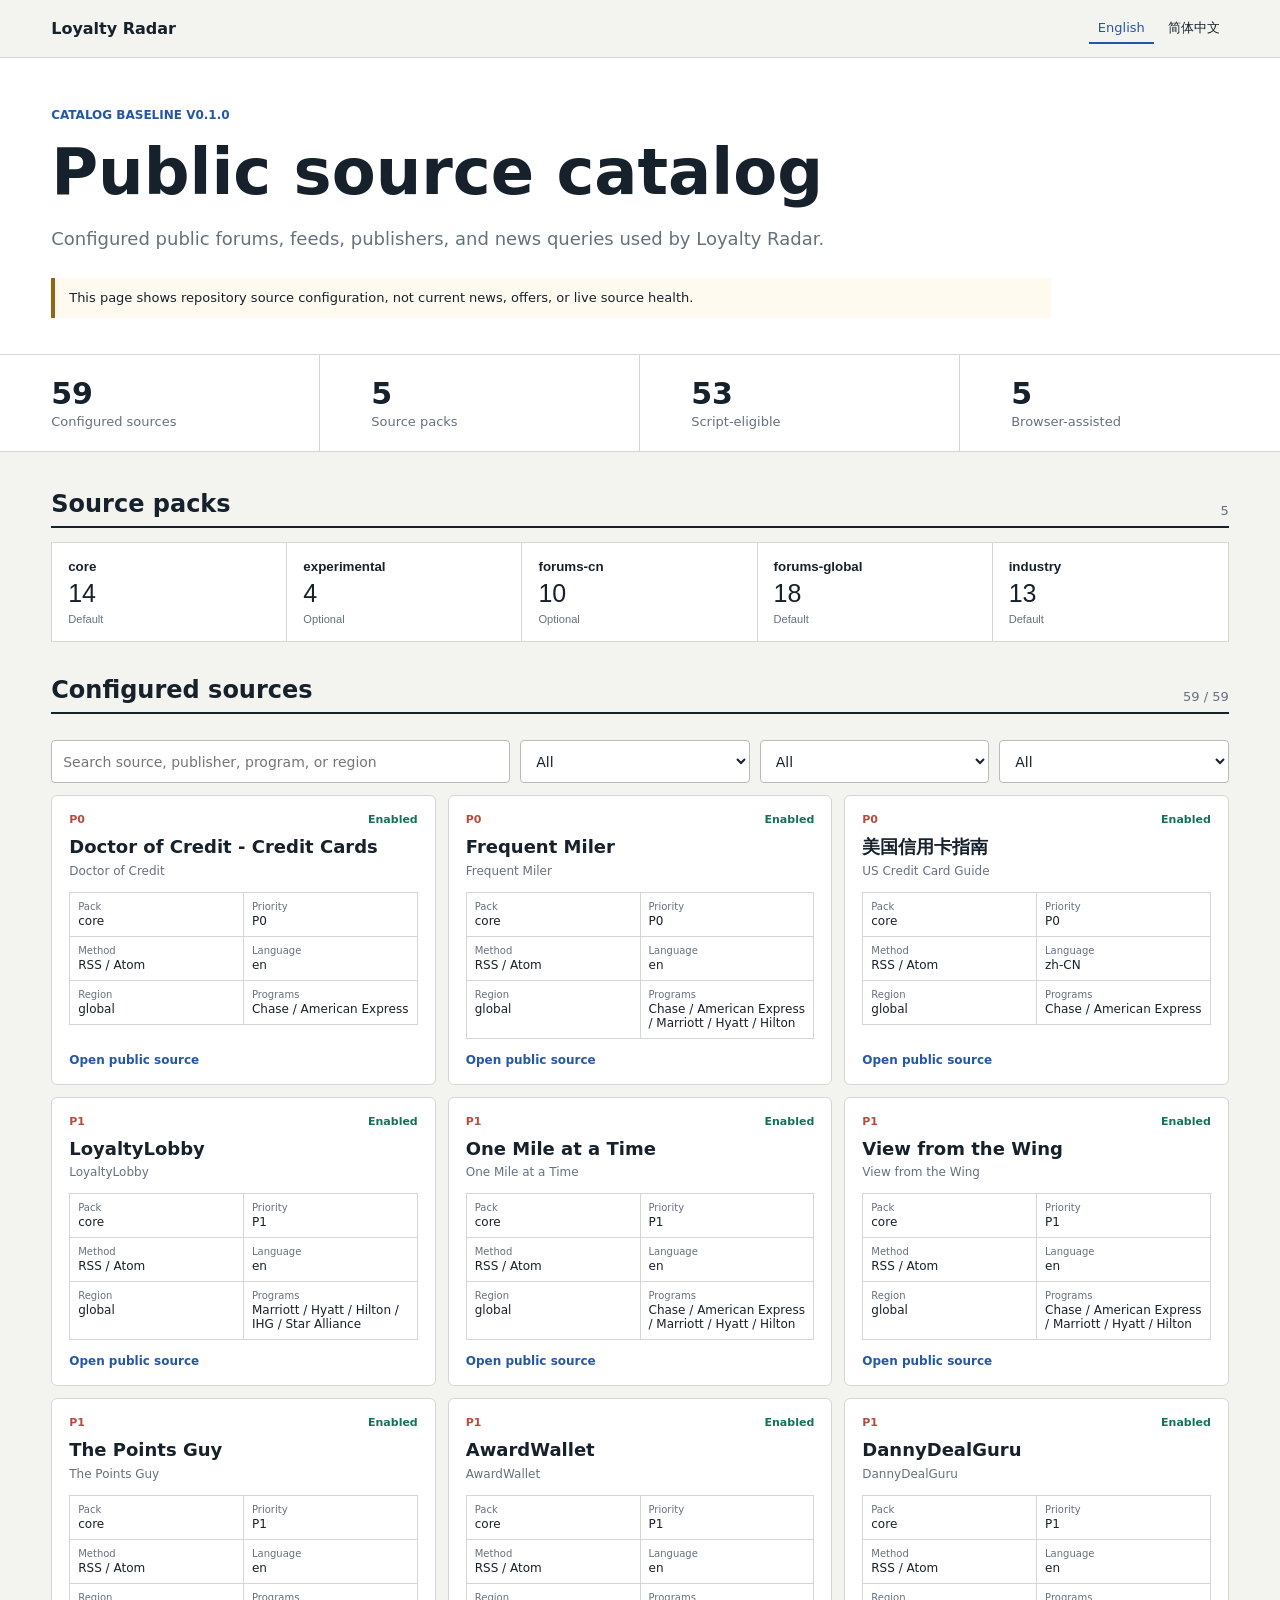
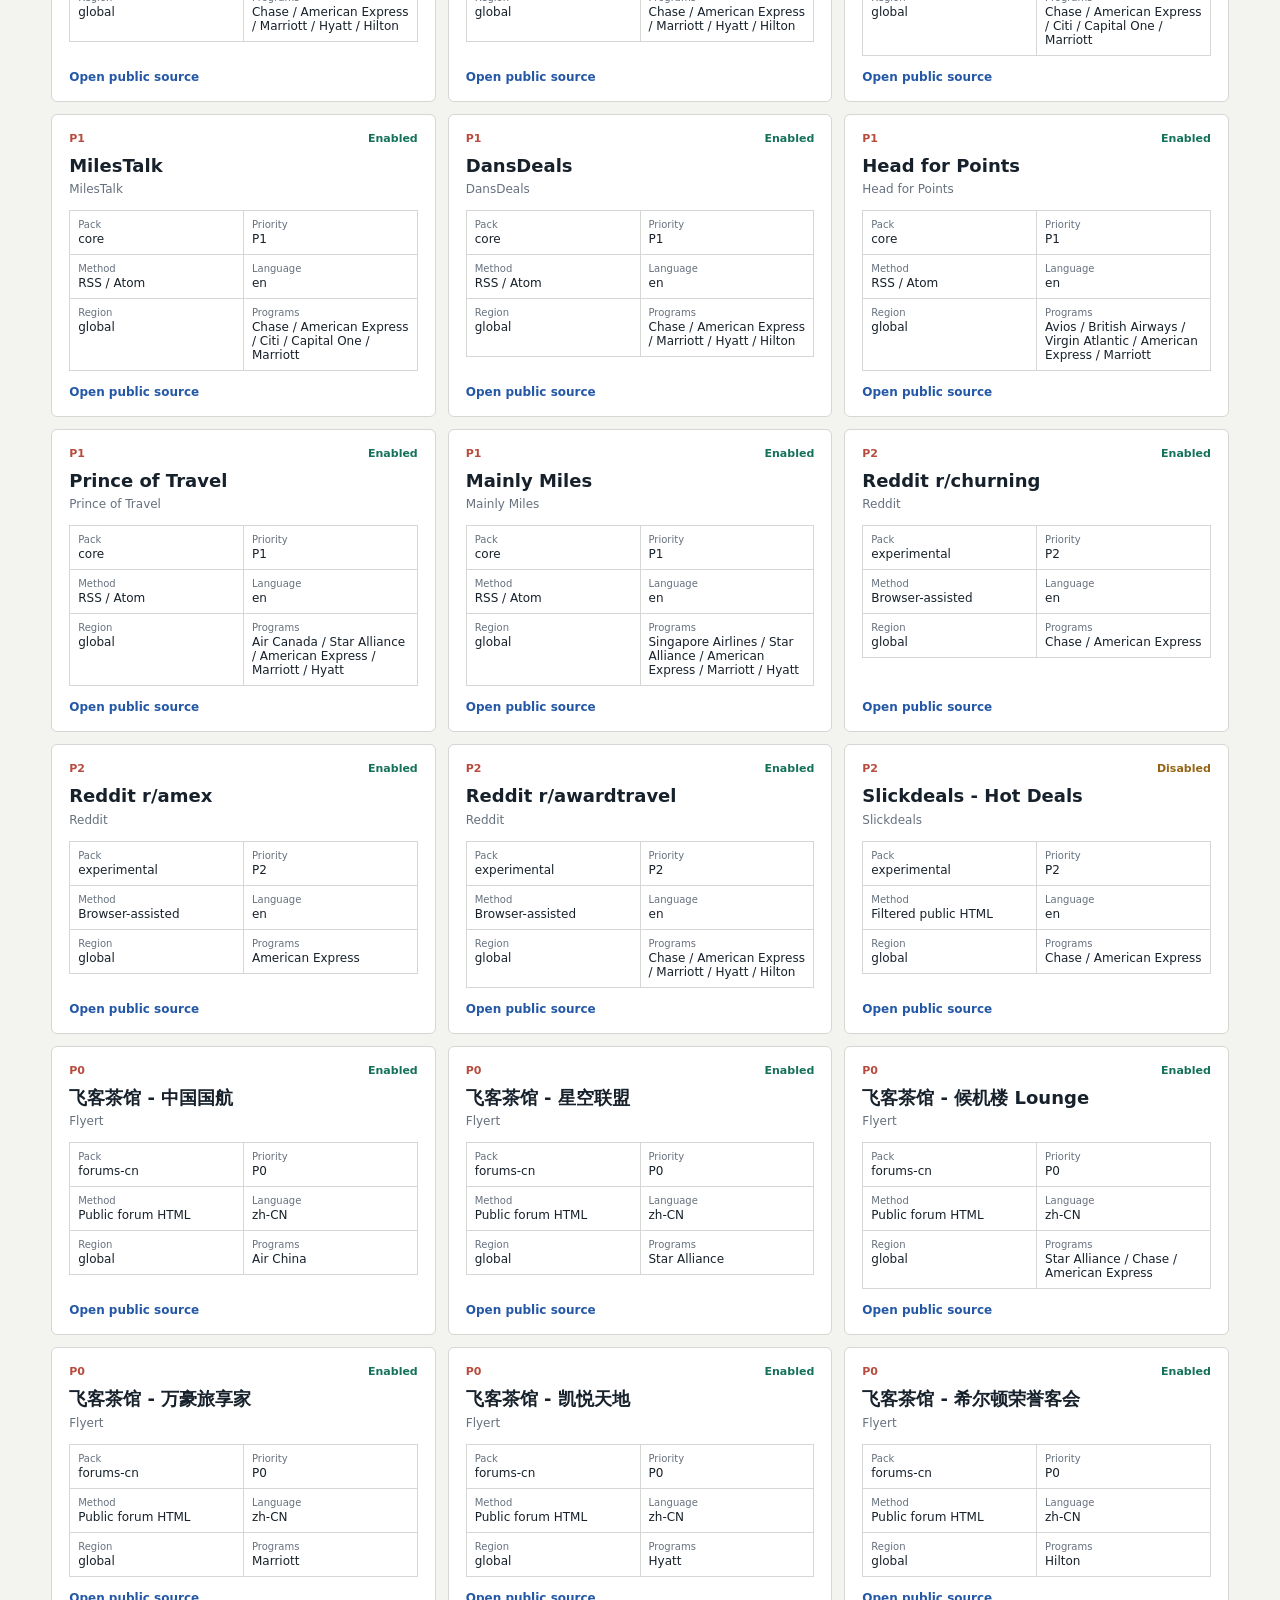
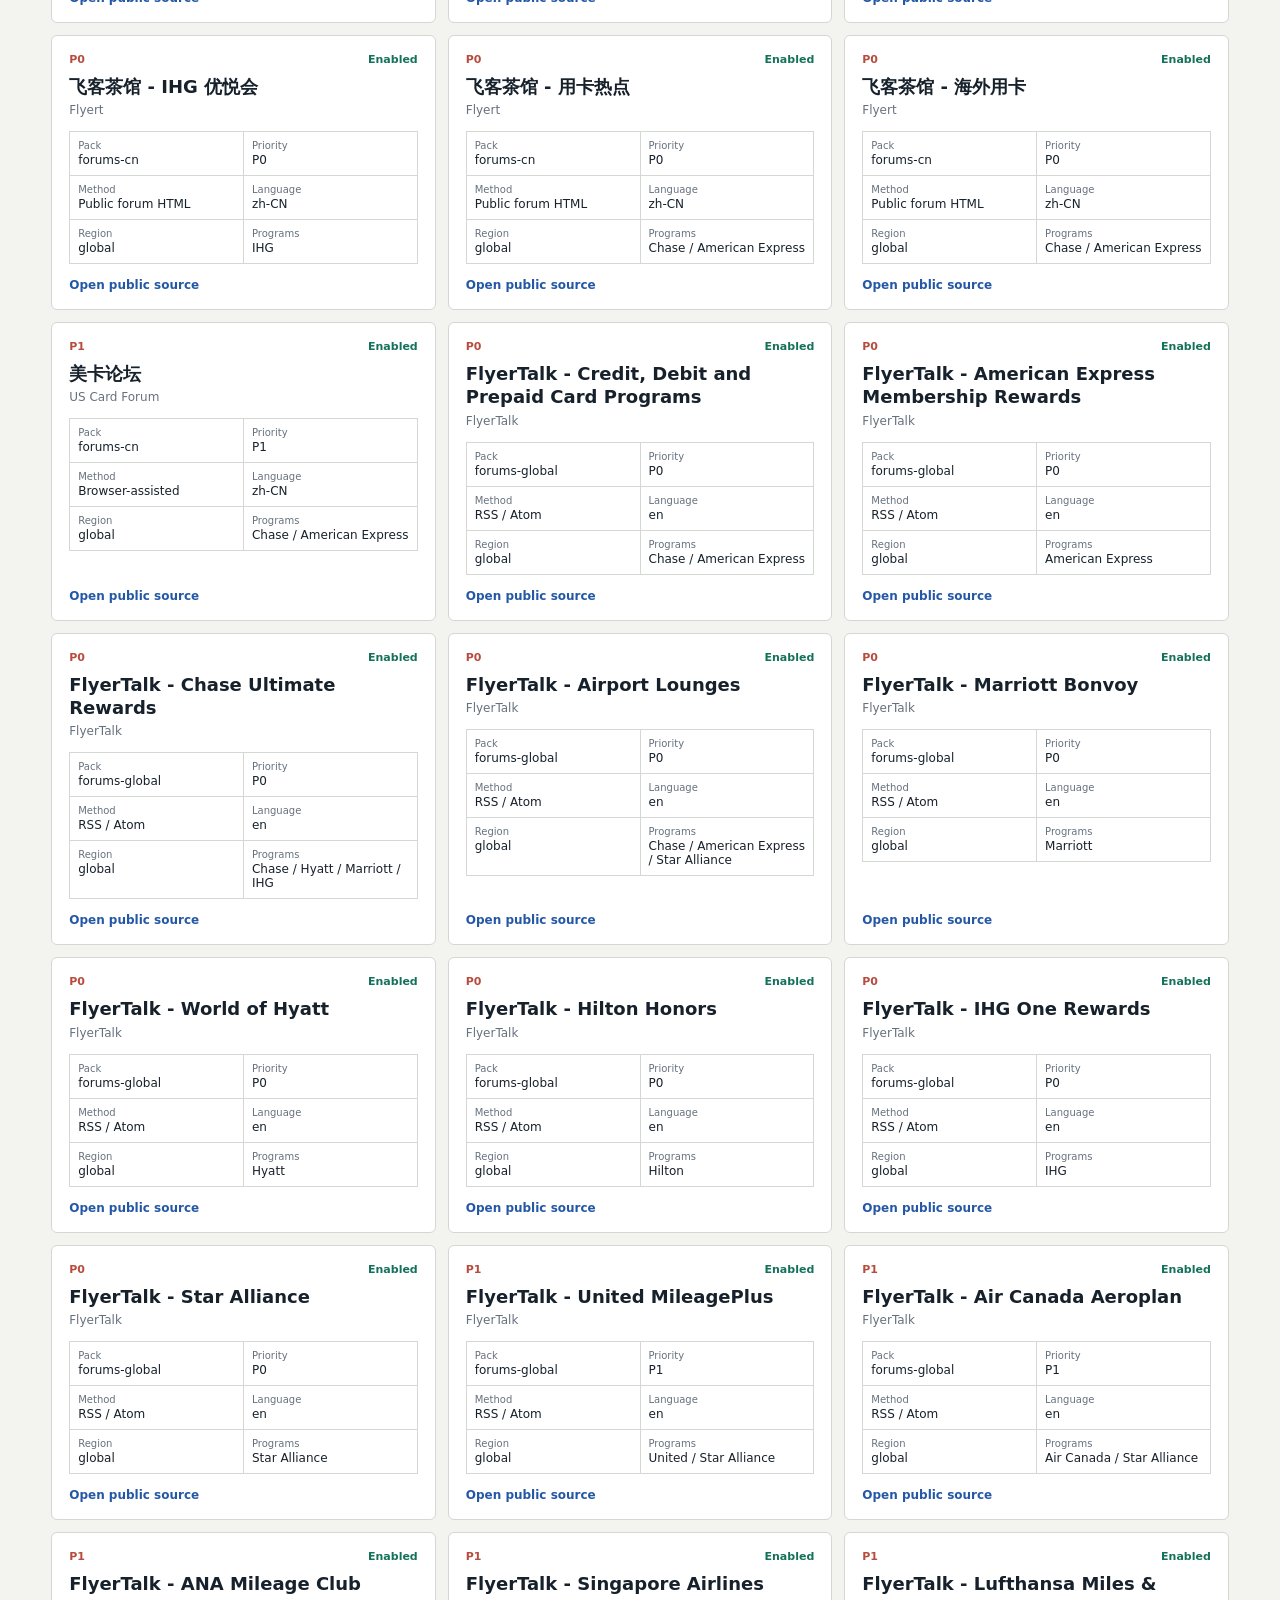
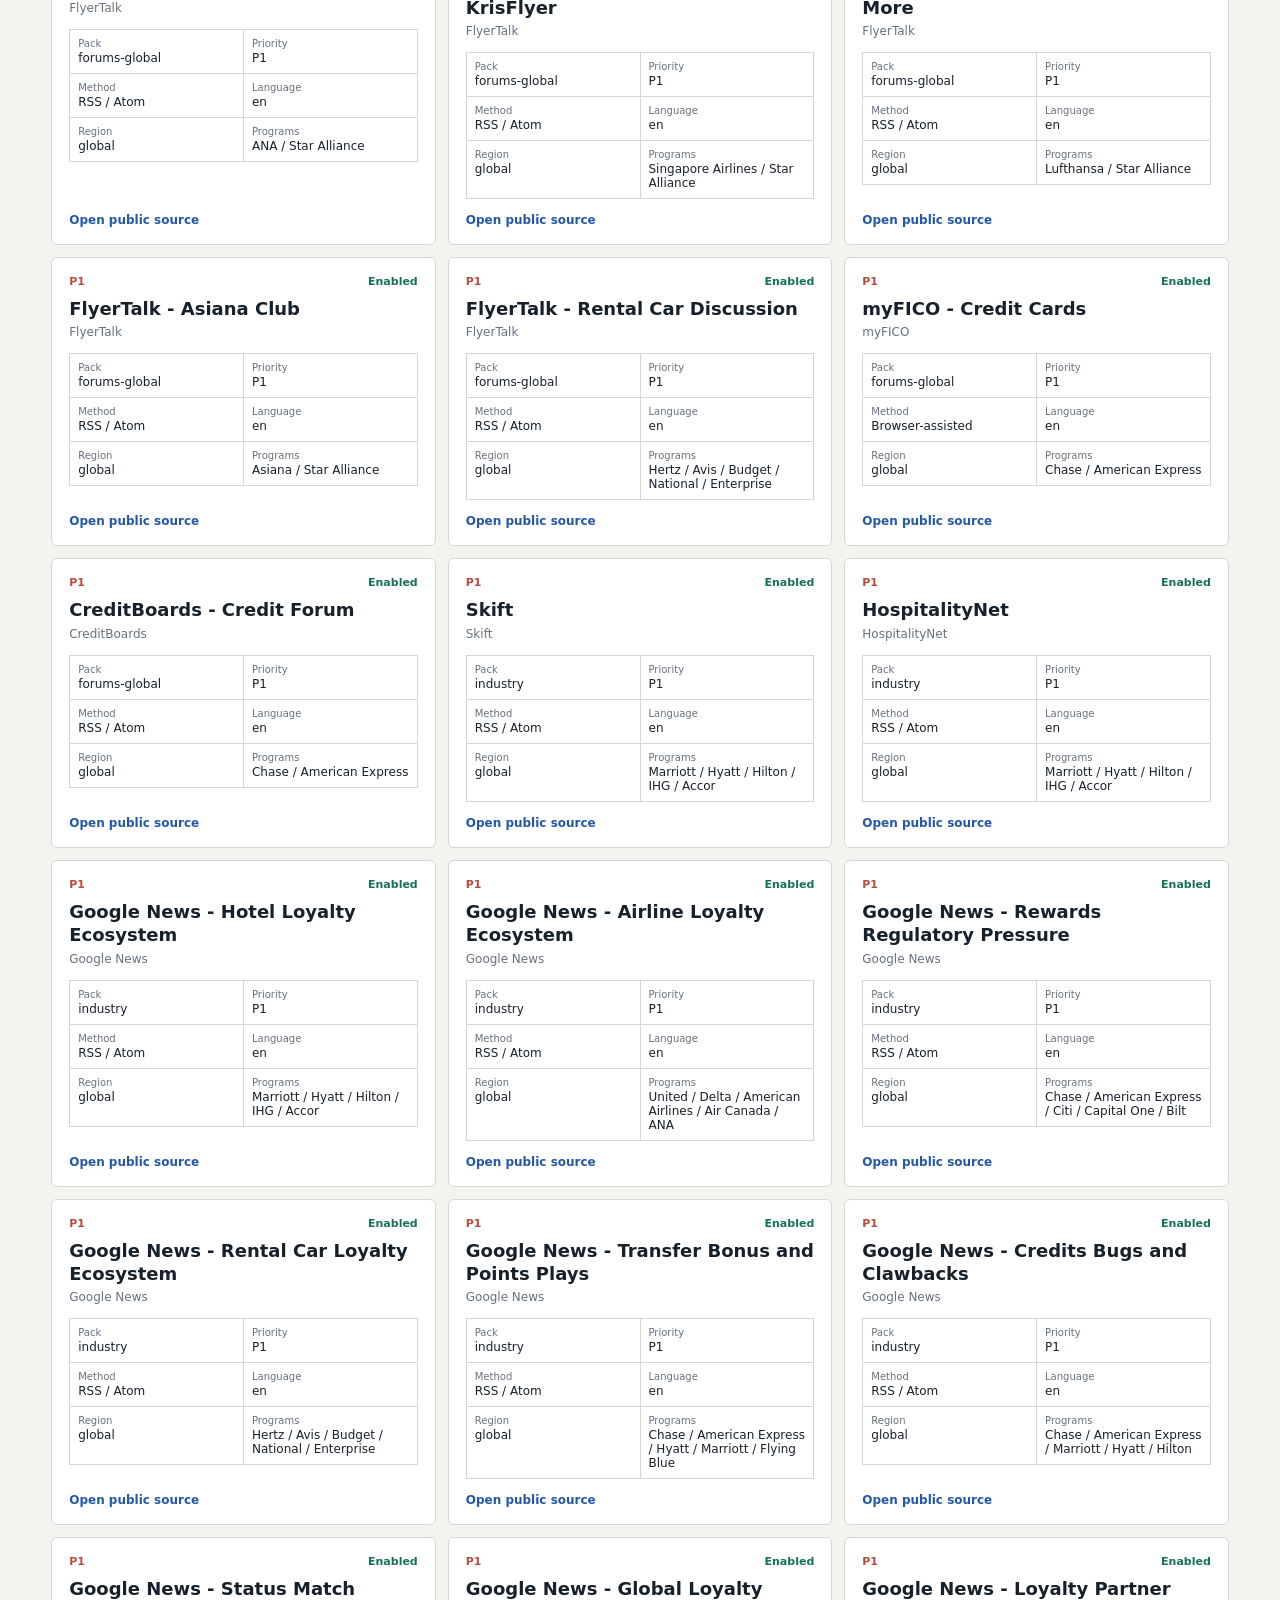
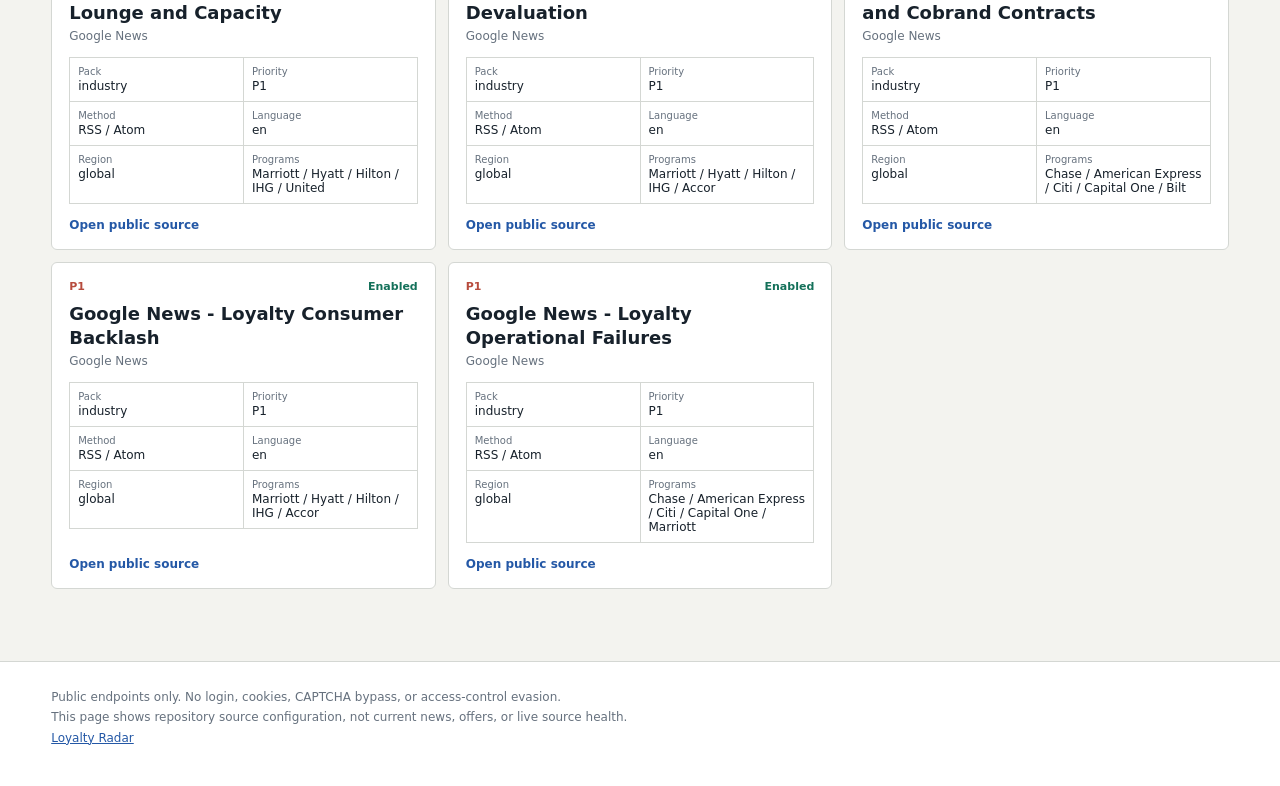
==== docs/site/en/index.html @ 109d3d51 "Release Loyalty Radar v0.1.0 public beta" ====
<!doctype html>
<html lang="en"><head><meta charset="utf-8"><meta name="viewport" content="width=device-width,initial-scale=1">
<title>Public source catalog · Loyalty Radar</title>
<meta name="description" content="Configured public forums, feeds, publishers, and news queries used by Loyalty Radar.">
<meta property="og:type" content="website"><meta property="og:title" content="Loyalty Radar · Public source catalog">
<meta property="og:description" content="This page shows repository source configuration, not current news, offers, or live source health."><meta property="og:image" content="../assets/social-preview.png">
<link rel="icon" type="image/png" href="../assets/icon-128.png">
<style>
:root{--ink:#17212b;--muted:#66717e;--paper:#f3f3ef;--surface:#fff;--line:#d4d7d3;--blue:#2458a6;--green:#14715a;--coral:#b74b3d;--gold:#956414}
*{box-sizing:border-box}html{scroll-behavior:smooth}body{margin:0;background:var(--paper);color:var(--ink);font-family:Inter,"Noto Sans SC","PingFang SC","Microsoft YaHei",system-ui,sans-serif;letter-spacing:0}
a{color:inherit}.topbar{height:58px;padding:0 4vw;display:flex;align-items:center;justify-content:space-between;border-bottom:1px solid var(--line);background:rgba(243,243,239,.96);position:sticky;top:0;z-index:10}.brand{font-weight:800;text-decoration:none}.language{display:flex;gap:5px;align-items:center;font-size:13px}.language a{padding:7px 9px;text-decoration:none;border-bottom:2px solid transparent}.language a.current{color:var(--blue);border-color:var(--blue)}
header{background:var(--surface);padding:50px 4vw 36px;border-bottom:1px solid var(--line)}.eyebrow{font-size:12px;font-weight:800;color:var(--blue);text-transform:uppercase}h1{font-size:clamp(40px,5vw,72px);line-height:1.32;margin:8px 0 11px;letter-spacing:0}.subtitle{font-size:18px;color:var(--muted);line-height:1.6;max-width:940px;margin:0}.notice{margin:24px 0 0;border-left:4px solid var(--gold);padding:10px 14px;background:#fffaf0;max-width:1000px;font-size:13px;line-height:1.55}
.metrics{display:grid;grid-template-columns:repeat(4,1fr);background:var(--surface);border-bottom:1px solid var(--line)}.metric{padding:21px 4vw;border-right:1px solid var(--line)}.metric:last-child{border-right:0}.metric strong{display:block;font-size:30px}.metric span{font-size:13px;color:var(--muted)}
main{width:min(1680px,92vw);margin:0 auto;padding:38px 0 72px}.section-heading{display:flex;align-items:end;justify-content:space-between;border-bottom:2px solid var(--ink);padding-bottom:8px;margin-bottom:14px}.section-heading h2{font-size:24px;margin:0}.section-heading span{font-size:13px;color:var(--muted)}
.pack-strip{display:grid;grid-template-columns:repeat(5,1fr);border:1px solid var(--line);background:var(--surface);margin-bottom:34px}.pack-button{appearance:none;border:0;border-right:1px solid var(--line);background:var(--surface);padding:16px;text-align:left;color:var(--ink);cursor:pointer;min-height:96px}.pack-button:last-child{border-right:0}.pack-button:hover,.pack-button:focus{background:#f4f7fc;outline:2px solid var(--blue);outline-offset:-2px}.pack-button strong,.pack-button span,.pack-button small{display:block}.pack-button span{font-size:25px;margin:5px 0}.pack-button small{color:var(--muted)}
.controls{display:grid;grid-template-columns:minmax(260px,2fr) repeat(3,minmax(150px,1fr));gap:10px;position:sticky;top:58px;z-index:8;background:var(--paper);padding:12px 0}input,select{width:100%;min-height:43px;border:1px solid #b7bcb8;border-radius:4px;background:var(--surface);color:var(--ink);font:inherit;font-size:14px;padding:8px 11px}
.source-grid{display:grid;grid-template-columns:repeat(3,minmax(0,1fr));gap:12px}.source-card{background:var(--surface);border:1px solid var(--line);border-radius:6px;padding:17px;min-width:0;display:flex;flex-direction:column}.source-card[hidden]{display:none}.source-head{display:flex;justify-content:space-between;align-items:center;margin-bottom:9px}.source-priority{font-weight:800;color:var(--coral);font-size:11px}.source-status{font-size:11px;color:var(--green);font-weight:700}.source-status.disabled{color:var(--gold)}.source-card h2{font-size:18px;line-height:1.3;margin:0;overflow-wrap:anywhere;letter-spacing:0}.publisher{font-size:12px;color:var(--muted);margin:5px 0 14px}.source-card dl{display:grid;grid-template-columns:1fr 1fr;margin:0 0 14px;border-top:1px solid var(--line);border-left:1px solid var(--line)}.source-card dl div{padding:8px;border-right:1px solid var(--line);border-bottom:1px solid var(--line);min-width:0}.source-card dt{font-size:10px;color:var(--muted);margin-bottom:2px}.source-card dd{margin:0;font-size:12px;overflow-wrap:anywhere}.source-link{margin-top:auto;color:var(--blue);font-size:12px;font-weight:800;text-decoration:none}.source-link:hover{text-decoration:underline}.empty{display:none;padding:34px;text-align:center;border:1px solid var(--line);background:var(--surface);color:var(--muted)}.empty.visible{display:block}
footer{padding:25px 4vw 38px;border-top:1px solid var(--line);background:var(--surface);color:var(--muted);font-size:12px;line-height:1.7}footer a{color:var(--blue)}
@media(max-width:1050px){.source-grid{grid-template-columns:1fr 1fr}.pack-strip{grid-template-columns:repeat(3,1fr)}.pack-button{border-bottom:1px solid var(--line)}}
@media(max-width:680px){header{padding-top:34px}h1{font-size:42px}.metrics{grid-template-columns:1fr 1fr}.metric:nth-child(2){border-right:0}main{width:94vw;padding-top:24px}.pack-strip{grid-template-columns:1fr 1fr}.pack-button:nth-child(2n){border-right:0}.controls{position:static;grid-template-columns:1fr}.source-grid{grid-template-columns:1fr}.source-card dl{grid-template-columns:1fr 1fr}.topbar{padding:0 3vw}}
</style></head><body>
<div class="topbar"><a class="brand" href="#top">Loyalty Radar</a><nav class="language" aria-label="Language"><a class="current" href="../en/">English</a><a href="../zh-CN/">简体中文</a></nav></div>
<header id="top"><div class="eyebrow">Catalog baseline v0.1.0</div><h1>Public source catalog</h1><p class="subtitle">Configured public forums, feeds, publishers, and news queries used by Loyalty Radar.</p><p class="notice" data-critical-text>This page shows repository source configuration, not current news, offers, or live source health.</p></header>
<section class="metrics" data-layout-check><div class="metric"><strong>59</strong><span>Configured sources</span></div><div class="metric"><strong>5</strong><span>Source packs</span></div><div class="metric"><strong>53</strong><span>Script-eligible</span></div><div class="metric"><strong>5</strong><span>Browser-assisted</span></div></section>
<main><section data-layout-check><div class="section-heading"><h2>Source packs</h2><span>5</span></div><div class="pack-strip"><button type="button" class="pack-button" data-pack-button="core"><strong>core</strong><span>14</span><small>Default</small></button><button type="button" class="pack-button" data-pack-button="experimental"><strong>experimental</strong><span>4</span><small>Optional</small></button><button type="button" class="pack-button" data-pack-button="forums-cn"><strong>forums-cn</strong><span>10</span><small>Optional</small></button><button type="button" class="pack-button" data-pack-button="forums-global"><strong>forums-global</strong><span>18</span><small>Default</small></button><button type="button" class="pack-button" data-pack-button="industry"><strong>industry</strong><span>13</span><small>Default</small></button></div></section>
<section data-layout-check><div class="section-heading"><h2>Configured sources</h2><span><span id="visible-count">59</span> / 59</span></div>
<div class="controls"><input id="search" type="search" placeholder="Search source, publisher, program, or region" aria-label="Search source, publisher, program, or region"><select id="pack" aria-label="Source pack"><option value="all">All</option><option value="core">core (14)</option><option value="experimental">experimental (4)</option><option value="forums-cn">forums-cn (10)</option><option value="forums-global">forums-global (18)</option><option value="industry">industry (13)</option></select><select id="method" aria-label="Fetch method"><option value="all">All</option><option value="rss">RSS / Atom</option><option value="flyert_forum">Public forum HTML</option><option value="html_keyword">Filtered public HTML</option><option value="browser_only">Browser-assisted</option></select><select id="priority" aria-label="Source priority"><option value="all">All</option><option>P0</option><option>P1</option><option>P2</option></select></div>
<div class="source-grid" id="source-grid"><article class="source-card" data-search="doctor of credit - credit cards doctor of credit core global en chase / american express"
 data-pack="core" data-method="rss" data-priority="P0">
 <div class="source-head"><span class="source-priority">P0</span><span class="source-status ">Enabled</span></div>
 <h2>Doctor of Credit - Credit Cards</h2>
 <p class="publisher">Doctor of Credit</p>
 <dl><div><dt>Pack</dt><dd>core</dd></div><div><dt>Priority</dt><dd>P0</dd></div><div><dt>Method</dt><dd>RSS / Atom</dd></div><div><dt>Language</dt><dd>en</dd></div><div><dt>Region</dt><dd>global</dd></div><div><dt>Programs</dt><dd>Chase / American Express</dd></div></dl>
 <a class="source-link" href="https://www.doctorofcredit.com/category/credit-cards/feed/" target="_blank" rel="noreferrer">Open public source</a>
</article><article class="source-card" data-search="frequent miler frequent miler core global en chase / american express / marriott / hyatt / hilton"
 data-pack="core" data-method="rss" data-priority="P0">
 <div class="source-head"><span class="source-priority">P0</span><span class="source-status ">Enabled</span></div>
 <h2>Frequent Miler</h2>
 <p class="publisher">Frequent Miler</p>
 <dl><div><dt>Pack</dt><dd>core</dd></div><div><dt>Priority</dt><dd>P0</dd></div><div><dt>Method</dt><dd>RSS / Atom</dd></div><div><dt>Language</dt><dd>en</dd></div><div><dt>Region</dt><dd>global</dd></div><div><dt>Programs</dt><dd>Chase / American Express / Marriott / Hyatt / Hilton</dd></div></dl>
 <a class="source-link" href="https://frequentmiler.com/feed/" target="_blank" rel="noreferrer">Open public source</a>
</article><article class="source-card" data-search="美国信用卡指南 us credit card guide core global zh-cn chase / american express"
 data-pack="core" data-method="rss" data-priority="P0">
 <div class="source-head"><span class="source-priority">P0</span><span class="source-status ">Enabled</span></div>
 <h2>美国信用卡指南</h2>
 <p class="publisher">US Credit Card Guide</p>
 <dl><div><dt>Pack</dt><dd>core</dd></div><div><dt>Priority</dt><dd>P0</dd></div><div><dt>Method</dt><dd>RSS / Atom</dd></div><div><dt>Language</dt><dd>zh-CN</dd></div><div><dt>Region</dt><dd>global</dd></div><div><dt>Programs</dt><dd>Chase / American Express</dd></div></dl>
 <a class="source-link" href="https://www.uscreditcardguide.com/zh/feed/" target="_blank" rel="noreferrer">Open public source</a>
</article><article class="source-card" data-search="loyaltylobby loyaltylobby core global en marriott / hyatt / hilton / ihg / star alliance"
 data-pack="core" data-method="rss" data-priority="P1">
 <div class="source-head"><span class="source-priority">P1</span><span class="source-status ">Enabled</span></div>
 <h2>LoyaltyLobby</h2>
 <p class="publisher">LoyaltyLobby</p>
 <dl><div><dt>Pack</dt><dd>core</dd></div><div><dt>Priority</dt><dd>P1</dd></div><div><dt>Method</dt><dd>RSS / Atom</dd></div><div><dt>Language</dt><dd>en</dd></div><div><dt>Region</dt><dd>global</dd></div><div><dt>Programs</dt><dd>Marriott / Hyatt / Hilton / IHG / Star Alliance</dd></div></dl>
 <a class="source-link" href="https://loyaltylobby.com/feed/" target="_blank" rel="noreferrer">Open public source</a>
</article><article class="source-card" data-search="one mile at a time one mile at a time core global en chase / american express / marriott / hyatt / hilton"
 data-pack="core" data-method="rss" data-priority="P1">
 <div class="source-head"><span class="source-priority">P1</span><span class="source-status ">Enabled</span></div>
 <h2>One Mile at a Time</h2>
 <p class="publisher">One Mile at a Time</p>
 <dl><div><dt>Pack</dt><dd>core</dd></div><div><dt>Priority</dt><dd>P1</dd></div><div><dt>Method</dt><dd>RSS / Atom</dd></div><div><dt>Language</dt><dd>en</dd></div><div><dt>Region</dt><dd>global</dd></div><div><dt>Programs</dt><dd>Chase / American Express / Marriott / Hyatt / Hilton</dd></div></dl>
 <a class="source-link" href="https://onemileatatime.com/feed/" target="_blank" rel="noreferrer">Open public source</a>
</article><article class="source-card" data-search="view from the wing view from the wing core global en chase / american express / marriott / hyatt / hilton"
 data-pack="core" data-method="rss" data-priority="P1">
 <div class="source-head"><span class="source-priority">P1</span><span class="source-status ">Enabled</span></div>
 <h2>View from the Wing</h2>
 <p class="publisher">View from the Wing</p>
 <dl><div><dt>Pack</dt><dd>core</dd></div><div><dt>Priority</dt><dd>P1</dd></div><div><dt>Method</dt><dd>RSS / Atom</dd></div><div><dt>Language</dt><dd>en</dd></div><div><dt>Region</dt><dd>global</dd></div><div><dt>Programs</dt><dd>Chase / American Express / Marriott / Hyatt / Hilton</dd></div></dl>
 <a class="source-link" href="https://viewfromthewing.com/feed/" target="_blank" rel="noreferrer">Open public source</a>
</article><article class="source-card" data-search="the points guy the points guy core global en chase / american express / marriott / hyatt / hilton"
 data-pack="core" data-method="rss" data-priority="P1">
 <div class="source-head"><span class="source-priority">P1</span><span class="source-status ">Enabled</span></div>
 <h2>The Points Guy</h2>
 <p class="publisher">The Points Guy</p>
 <dl><div><dt>Pack</dt><dd>core</dd></div><div><dt>Priority</dt><dd>P1</dd></div><div><dt>Method</dt><dd>RSS / Atom</dd></div><div><dt>Language</dt><dd>en</dd></div><div><dt>Region</dt><dd>global</dd></div><div><dt>Programs</dt><dd>Chase / American Express / Marriott / Hyatt / Hilton</dd></div></dl>
 <a class="source-link" href="https://thepointsguy.com/feed/" target="_blank" rel="noreferrer">Open public source</a>
</article><article class="source-card" data-search="awardwallet awardwallet core global en chase / american express / marriott / hyatt / hilton"
 data-pack="core" data-method="rss" data-priority="P1">
 <div class="source-head"><span class="source-priority">P1</span><span class="source-status ">Enabled</span></div>
 <h2>AwardWallet</h2>
 <p class="publisher">AwardWallet</p>
 <dl><div><dt>Pack</dt><dd>core</dd></div><div><dt>Priority</dt><dd>P1</dd></div><div><dt>Method</dt><dd>RSS / Atom</dd></div><div><dt>Language</dt><dd>en</dd></div><div><dt>Region</dt><dd>global</dd></div><div><dt>Programs</dt><dd>Chase / American Express / Marriott / Hyatt / Hilton</dd></div></dl>
 <a class="source-link" href="https://awardwallet.com/blog/feed/" target="_blank" rel="noreferrer">Open public source</a>
</article><article class="source-card" data-search="dannydealguru dannydealguru core global en chase / american express / citi / capital one / marriott"
 data-pack="core" data-method="rss" data-priority="P1">
 <div class="source-head"><span class="source-priority">P1</span><span class="source-status ">Enabled</span></div>
 <h2>DannyDealGuru</h2>
 <p class="publisher">DannyDealGuru</p>
 <dl><div><dt>Pack</dt><dd>core</dd></div><div><dt>Priority</dt><dd>P1</dd></div><div><dt>Method</dt><dd>RSS / Atom</dd></div><div><dt>Language</dt><dd>en</dd></div><div><dt>Region</dt><dd>global</dd></div><div><dt>Programs</dt><dd>Chase / American Express / Citi / Capital One / Marriott</dd></div></dl>
 <a class="source-link" href="https://dannydealguru.com/feed/" target="_blank" rel="noreferrer">Open public source</a>
</article><article class="source-card" data-search="milestalk milestalk core global en chase / american express / citi / capital one / marriott"
 data-pack="core" data-method="rss" data-priority="P1">
 <div class="source-head"><span class="source-priority">P1</span><span class="source-status ">Enabled</span></div>
 <h2>MilesTalk</h2>
 <p class="publisher">MilesTalk</p>
 <dl><div><dt>Pack</dt><dd>core</dd></div><div><dt>Priority</dt><dd>P1</dd></div><div><dt>Method</dt><dd>RSS / Atom</dd></div><div><dt>Language</dt><dd>en</dd></div><div><dt>Region</dt><dd>global</dd></div><div><dt>Programs</dt><dd>Chase / American Express / Citi / Capital One / Marriott</dd></div></dl>
 <a class="source-link" href="https://milestalk.com/feed/" target="_blank" rel="noreferrer">Open public source</a>
</article><article class="source-card" data-search="dansdeals dansdeals core global en chase / american express / marriott / hyatt / hilton"
 data-pack="core" data-method="rss" data-priority="P1">
 <div class="source-head"><span class="source-priority">P1</span><span class="source-status ">Enabled</span></div>
 <h2>DansDeals</h2>
 <p class="publisher">DansDeals</p>
 <dl><div><dt>Pack</dt><dd>core</dd></div><div><dt>Priority</dt><dd>P1</dd></div><div><dt>Method</dt><dd>RSS / Atom</dd></div><div><dt>Language</dt><dd>en</dd></div><div><dt>Region</dt><dd>global</dd></div><div><dt>Programs</dt><dd>Chase / American Express / Marriott / Hyatt / Hilton</dd></div></dl>
 <a class="source-link" href="https://www.dansdeals.com/feed/" target="_blank" rel="noreferrer">Open public source</a>
</article><article class="source-card" data-search="head for points head for points core global en avios / british airways / virgin atlantic / american express / marriott"
 data-pack="core" data-method="rss" data-priority="P1">
 <div class="source-head"><span class="source-priority">P1</span><span class="source-status ">Enabled</span></div>
 <h2>Head for Points</h2>
 <p class="publisher">Head for Points</p>
 <dl><div><dt>Pack</dt><dd>core</dd></div><div><dt>Priority</dt><dd>P1</dd></div><div><dt>Method</dt><dd>RSS / Atom</dd></div><div><dt>Language</dt><dd>en</dd></div><div><dt>Region</dt><dd>global</dd></div><div><dt>Programs</dt><dd>Avios / British Airways / Virgin Atlantic / American Express / Marriott</dd></div></dl>
 <a class="source-link" href="https://www.headforpoints.com/feed/" target="_blank" rel="noreferrer">Open public source</a>
</article><article class="source-card" data-search="prince of travel prince of travel core global en air canada / star alliance / american express / marriott / hyatt"
 data-pack="core" data-method="rss" data-priority="P1">
 <div class="source-head"><span class="source-priority">P1</span><span class="source-status ">Enabled</span></div>
 <h2>Prince of Travel</h2>
 <p class="publisher">Prince of Travel</p>
 <dl><div><dt>Pack</dt><dd>core</dd></div><div><dt>Priority</dt><dd>P1</dd></div><div><dt>Method</dt><dd>RSS / Atom</dd></div><div><dt>Language</dt><dd>en</dd></div><div><dt>Region</dt><dd>global</dd></div><div><dt>Programs</dt><dd>Air Canada / Star Alliance / American Express / Marriott / Hyatt</dd></div></dl>
 <a class="source-link" href="https://princeoftravel.com/feed/" target="_blank" rel="noreferrer">Open public source</a>
</article><article class="source-card" data-search="mainly miles mainly miles core global en singapore airlines / star alliance / american express / marriott / hyatt"
 data-pack="core" data-method="rss" data-priority="P1">
 <div class="source-head"><span class="source-priority">P1</span><span class="source-status ">Enabled</span></div>
 <h2>Mainly Miles</h2>
 <p class="publisher">Mainly Miles</p>
 <dl><div><dt>Pack</dt><dd>core</dd></div><div><dt>Priority</dt><dd>P1</dd></div><div><dt>Method</dt><dd>RSS / Atom</dd></div><div><dt>Language</dt><dd>en</dd></div><div><dt>Region</dt><dd>global</dd></div><div><dt>Programs</dt><dd>Singapore Airlines / Star Alliance / American Express / Marriott / Hyatt</dd></div></dl>
 <a class="source-link" href="https://mainlymiles.com/feed/" target="_blank" rel="noreferrer">Open public source</a>
</article><article class="source-card" data-search="reddit r/churning reddit experimental global en chase / american express"
 data-pack="experimental" data-method="browser_only" data-priority="P2">
 <div class="source-head"><span class="source-priority">P2</span><span class="source-status ">Enabled</span></div>
 <h2>Reddit r/churning</h2>
 <p class="publisher">Reddit</p>
 <dl><div><dt>Pack</dt><dd>experimental</dd></div><div><dt>Priority</dt><dd>P2</dd></div><div><dt>Method</dt><dd>Browser-assisted</dd></div><div><dt>Language</dt><dd>en</dd></div><div><dt>Region</dt><dd>global</dd></div><div><dt>Programs</dt><dd>Chase / American Express</dd></div></dl>
 <a class="source-link" href="https://www.reddit.com/r/churning/" target="_blank" rel="noreferrer">Open public source</a>
</article><article class="source-card" data-search="reddit r/amex reddit experimental global en american express"
 data-pack="experimental" data-method="browser_only" data-priority="P2">
 <div class="source-head"><span class="source-priority">P2</span><span class="source-status ">Enabled</span></div>
 <h2>Reddit r/amex</h2>
 <p class="publisher">Reddit</p>
 <dl><div><dt>Pack</dt><dd>experimental</dd></div><div><dt>Priority</dt><dd>P2</dd></div><div><dt>Method</dt><dd>Browser-assisted</dd></div><div><dt>Language</dt><dd>en</dd></div><div><dt>Region</dt><dd>global</dd></div><div><dt>Programs</dt><dd>American Express</dd></div></dl>
 <a class="source-link" href="https://www.reddit.com/r/amex/" target="_blank" rel="noreferrer">Open public source</a>
</article><article class="source-card" data-search="reddit r/awardtravel reddit experimental global en chase / american express / marriott / hyatt / hilton"
 data-pack="experimental" data-method="browser_only" data-priority="P2">
 <div class="source-head"><span class="source-priority">P2</span><span class="source-status ">Enabled</span></div>
 <h2>Reddit r/awardtravel</h2>
 <p class="publisher">Reddit</p>
 <dl><div><dt>Pack</dt><dd>experimental</dd></div><div><dt>Priority</dt><dd>P2</dd></div><div><dt>Method</dt><dd>Browser-assisted</dd></div><div><dt>Language</dt><dd>en</dd></div><div><dt>Region</dt><dd>global</dd></div><div><dt>Programs</dt><dd>Chase / American Express / Marriott / Hyatt / Hilton</dd></div></dl>
 <a class="source-link" href="https://www.reddit.com/r/awardtravel/" target="_blank" rel="noreferrer">Open public source</a>
</article><article class="source-card" data-search="slickdeals - hot deals slickdeals experimental global en chase / american express"
 data-pack="experimental" data-method="html_keyword" data-priority="P2">
 <div class="source-head"><span class="source-priority">P2</span><span class="source-status disabled">Disabled</span></div>
 <h2>Slickdeals - Hot Deals</h2>
 <p class="publisher">Slickdeals</p>
 <dl><div><dt>Pack</dt><dd>experimental</dd></div><div><dt>Priority</dt><dd>P2</dd></div><div><dt>Method</dt><dd>Filtered public HTML</dd></div><div><dt>Language</dt><dd>en</dd></div><div><dt>Region</dt><dd>global</dd></div><div><dt>Programs</dt><dd>Chase / American Express</dd></div></dl>
 <a class="source-link" href="https://slickdeals.net/forums/forumdisplay.php?f=9" target="_blank" rel="noreferrer">Open public source</a>
</article><article class="source-card" data-search="飞客茶馆 - 中国国航 flyert forums-cn global zh-cn air china"
 data-pack="forums-cn" data-method="flyert_forum" data-priority="P0">
 <div class="source-head"><span class="source-priority">P0</span><span class="source-status ">Enabled</span></div>
 <h2>飞客茶馆 - 中国国航</h2>
 <p class="publisher">Flyert</p>
 <dl><div><dt>Pack</dt><dd>forums-cn</dd></div><div><dt>Priority</dt><dd>P0</dd></div><div><dt>Method</dt><dd>Public forum HTML</dd></div><div><dt>Language</dt><dd>zh-CN</dd></div><div><dt>Region</dt><dd>global</dd></div><div><dt>Programs</dt><dd>Air China</dd></div></dl>
 <a class="source-link" href="https://www.flyert.com/forum.php?mod=forumdisplay&amp;orderby=dateline&amp;fid=68" target="_blank" rel="noreferrer">Open public source</a>
</article><article class="source-card" data-search="飞客茶馆 - 星空联盟 flyert forums-cn global zh-cn star alliance"
 data-pack="forums-cn" data-method="flyert_forum" data-priority="P0">
 <div class="source-head"><span class="source-priority">P0</span><span class="source-status ">Enabled</span></div>
 <h2>飞客茶馆 - 星空联盟</h2>
 <p class="publisher">Flyert</p>
 <dl><div><dt>Pack</dt><dd>forums-cn</dd></div><div><dt>Priority</dt><dd>P0</dd></div><div><dt>Method</dt><dd>Public forum HTML</dd></div><div><dt>Language</dt><dd>zh-CN</dd></div><div><dt>Region</dt><dd>global</dd></div><div><dt>Programs</dt><dd>Star Alliance</dd></div></dl>
 <a class="source-link" href="https://www.flyert.com/forum.php?mod=forumdisplay&amp;orderby=dateline&amp;fid=110" target="_blank" rel="noreferrer">Open public source</a>
</article><article class="source-card" data-search="飞客茶馆 - 候机楼 lounge flyert forums-cn global zh-cn star alliance / chase / american express"
 data-pack="forums-cn" data-method="flyert_forum" data-priority="P0">
 <div class="source-head"><span class="source-priority">P0</span><span class="source-status ">Enabled</span></div>
 <h2>飞客茶馆 - 候机楼 Lounge</h2>
 <p class="publisher">Flyert</p>
 <dl><div><dt>Pack</dt><dd>forums-cn</dd></div><div><dt>Priority</dt><dd>P0</dd></div><div><dt>Method</dt><dd>Public forum HTML</dd></div><div><dt>Language</dt><dd>zh-CN</dd></div><div><dt>Region</dt><dd>global</dd></div><div><dt>Programs</dt><dd>Star Alliance / Chase / American Express</dd></div></dl>
 <a class="source-link" href="https://www.flyert.com/forum.php?mod=forumdisplay&amp;orderby=dateline&amp;fid=371" target="_blank" rel="noreferrer">Open public source</a>
</article><article class="source-card" data-search="飞客茶馆 - 万豪旅享家 flyert forums-cn global zh-cn marriott"
 data-pack="forums-cn" data-method="flyert_forum" data-priority="P0">
 <div class="source-head"><span class="source-priority">P0</span><span class="source-status ">Enabled</span></div>
 <h2>飞客茶馆 - 万豪旅享家</h2>
 <p class="publisher">Flyert</p>
 <dl><div><dt>Pack</dt><dd>forums-cn</dd></div><div><dt>Priority</dt><dd>P0</dd></div><div><dt>Method</dt><dd>Public forum HTML</dd></div><div><dt>Language</dt><dd>zh-CN</dd></div><div><dt>Region</dt><dd>global</dd></div><div><dt>Programs</dt><dd>Marriott</dd></div></dl>
 <a class="source-link" href="https://www.flyert.com/forum.php?mod=forumdisplay&amp;orderby=dateline&amp;fid=63" target="_blank" rel="noreferrer">Open public source</a>
</article><article class="source-card" data-search="飞客茶馆 - 凯悦天地 flyert forums-cn global zh-cn hyatt"
 data-pack="forums-cn" data-method="flyert_forum" data-priority="P0">
 <div class="source-head"><span class="source-priority">P0</span><span class="source-status ">Enabled</span></div>
 <h2>飞客茶馆 - 凯悦天地</h2>
 <p class="publisher">Flyert</p>
 <dl><div><dt>Pack</dt><dd>forums-cn</dd></div><div><dt>Priority</dt><dd>P0</dd></div><div><dt>Method</dt><dd>Public forum HTML</dd></div><div><dt>Language</dt><dd>zh-CN</dd></div><div><dt>Region</dt><dd>global</dd></div><div><dt>Programs</dt><dd>Hyatt</dd></div></dl>
 <a class="source-link" href="https://www.flyert.com/forum.php?mod=forumdisplay&amp;orderby=dateline&amp;fid=60" target="_blank" rel="noreferrer">Open public source</a>
</article><article class="source-card" data-search="飞客茶馆 - 希尔顿荣誉客会 flyert forums-cn global zh-cn hilton"
 data-pack="forums-cn" data-method="flyert_forum" data-priority="P0">
 <div class="source-head"><span class="source-priority">P0</span><span class="source-status ">Enabled</span></div>
 <h2>飞客茶馆 - 希尔顿荣誉客会</h2>
 <p class="publisher">Flyert</p>
 <dl><div><dt>Pack</dt><dd>forums-cn</dd></div><div><dt>Priority</dt><dd>P0</dd></div><div><dt>Method</dt><dd>Public forum HTML</dd></div><div><dt>Language</dt><dd>zh-CN</dd></div><div><dt>Region</dt><dd>global</dd></div><div><dt>Programs</dt><dd>Hilton</dd></div></dl>
 <a class="source-link" href="https://www.flyert.com/forum.php?mod=forumdisplay&amp;orderby=dateline&amp;fid=61" target="_blank" rel="noreferrer">Open public source</a>
</article><article class="source-card" data-search="飞客茶馆 - ihg 优悦会 flyert forums-cn global zh-cn ihg"
 data-pack="forums-cn" data-method="flyert_forum" data-priority="P0">
 <div class="source-head"><span class="source-priority">P0</span><span class="source-status ">Enabled</span></div>
 <h2>飞客茶馆 - IHG 优悦会</h2>
 <p class="publisher">Flyert</p>
 <dl><div><dt>Pack</dt><dd>forums-cn</dd></div><div><dt>Priority</dt><dd>P0</dd></div><div><dt>Method</dt><dd>Public forum HTML</dd></div><div><dt>Language</dt><dd>zh-CN</dd></div><div><dt>Region</dt><dd>global</dd></div><div><dt>Programs</dt><dd>IHG</dd></div></dl>
 <a class="source-link" href="https://www.flyert.com/forum.php?mod=forumdisplay&amp;orderby=dateline&amp;fid=23" target="_blank" rel="noreferrer">Open public source</a>
</article><article class="source-card" data-search="飞客茶馆 - 用卡热点 flyert forums-cn global zh-cn chase / american express"
 data-pack="forums-cn" data-method="flyert_forum" data-priority="P0">
 <div class="source-head"><span class="source-priority">P0</span><span class="source-status ">Enabled</span></div>
 <h2>飞客茶馆 - 用卡热点</h2>
 <p class="publisher">Flyert</p>
 <dl><div><dt>Pack</dt><dd>forums-cn</dd></div><div><dt>Priority</dt><dd>P0</dd></div><div><dt>Method</dt><dd>Public forum HTML</dd></div><div><dt>Language</dt><dd>zh-CN</dd></div><div><dt>Region</dt><dd>global</dd></div><div><dt>Programs</dt><dd>Chase / American Express</dd></div></dl>
 <a class="source-link" href="https://www.flyert.com/forum.php?mod=forumdisplay&amp;orderby=dateline&amp;fid=59" target="_blank" rel="noreferrer">Open public source</a>
</article><article class="source-card" data-search="飞客茶馆 - 海外用卡 flyert forums-cn global zh-cn chase / american express"
 data-pack="forums-cn" data-method="flyert_forum" data-priority="P0">
 <div class="source-head"><span class="source-priority">P0</span><span class="source-status ">Enabled</span></div>
 <h2>飞客茶馆 - 海外用卡</h2>
 <p class="publisher">Flyert</p>
 <dl><div><dt>Pack</dt><dd>forums-cn</dd></div><div><dt>Priority</dt><dd>P0</dd></div><div><dt>Method</dt><dd>Public forum HTML</dd></div><div><dt>Language</dt><dd>zh-CN</dd></div><div><dt>Region</dt><dd>global</dd></div><div><dt>Programs</dt><dd>Chase / American Express</dd></div></dl>
 <a class="source-link" href="https://www.flyert.com/forum.php?mod=forumdisplay&amp;orderby=dateline&amp;fid=228" target="_blank" rel="noreferrer">Open public source</a>
</article><article class="source-card" data-search="美卡论坛 us card forum forums-cn global zh-cn chase / american express"
 data-pack="forums-cn" data-method="browser_only" data-priority="P1">
 <div class="source-head"><span class="source-priority">P1</span><span class="source-status ">Enabled</span></div>
 <h2>美卡论坛</h2>
 <p class="publisher">US Card Forum</p>
 <dl><div><dt>Pack</dt><dd>forums-cn</dd></div><div><dt>Priority</dt><dd>P1</dd></div><div><dt>Method</dt><dd>Browser-assisted</dd></div><div><dt>Language</dt><dd>zh-CN</dd></div><div><dt>Region</dt><dd>global</dd></div><div><dt>Programs</dt><dd>Chase / American Express</dd></div></dl>
 <a class="source-link" href="https://www.uscardforum.com/" target="_blank" rel="noreferrer">Open public source</a>
</article><article class="source-card" data-search="flyertalk - credit, debit and prepaid card programs flyertalk forums-global global en chase / american express"
 data-pack="forums-global" data-method="rss" data-priority="P0">
 <div class="source-head"><span class="source-priority">P0</span><span class="source-status ">Enabled</span></div>
 <h2>FlyerTalk - Credit, Debit and Prepaid Card Programs</h2>
 <p class="publisher">FlyerTalk</p>
 <dl><div><dt>Pack</dt><dd>forums-global</dd></div><div><dt>Priority</dt><dd>P0</dd></div><div><dt>Method</dt><dd>RSS / Atom</dd></div><div><dt>Language</dt><dd>en</dd></div><div><dt>Region</dt><dd>global</dd></div><div><dt>Programs</dt><dd>Chase / American Express</dd></div></dl>
 <a class="source-link" href="https://www.flyertalk.com/forum/external.php?type=RSS2&amp;forumids=390" target="_blank" rel="noreferrer">Open public source</a>
</article><article class="source-card" data-search="flyertalk - american express membership rewards flyertalk forums-global global en american express"
 data-pack="forums-global" data-method="rss" data-priority="P0">
 <div class="source-head"><span class="source-priority">P0</span><span class="source-status ">Enabled</span></div>
 <h2>FlyerTalk - American Express Membership Rewards</h2>
 <p class="publisher">FlyerTalk</p>
 <dl><div><dt>Pack</dt><dd>forums-global</dd></div><div><dt>Priority</dt><dd>P0</dd></div><div><dt>Method</dt><dd>RSS / Atom</dd></div><div><dt>Language</dt><dd>en</dd></div><div><dt>Region</dt><dd>global</dd></div><div><dt>Programs</dt><dd>American Express</dd></div></dl>
 <a class="source-link" href="https://www.flyertalk.com/forum/external.php?type=RSS2&amp;forumids=410" target="_blank" rel="noreferrer">Open public source</a>
</article><article class="source-card" data-search="flyertalk - chase ultimate rewards flyertalk forums-global global en chase / hyatt / marriott / ihg"
 data-pack="forums-global" data-method="rss" data-priority="P0">
 <div class="source-head"><span class="source-priority">P0</span><span class="source-status ">Enabled</span></div>
 <h2>FlyerTalk - Chase Ultimate Rewards</h2>
 <p class="publisher">FlyerTalk</p>
 <dl><div><dt>Pack</dt><dd>forums-global</dd></div><div><dt>Priority</dt><dd>P0</dd></div><div><dt>Method</dt><dd>RSS / Atom</dd></div><div><dt>Language</dt><dd>en</dd></div><div><dt>Region</dt><dd>global</dd></div><div><dt>Programs</dt><dd>Chase / Hyatt / Marriott / IHG</dd></div></dl>
 <a class="source-link" href="https://www.flyertalk.com/forum/external.php?type=RSS2&amp;forumids=722" target="_blank" rel="noreferrer">Open public source</a>
</article><article class="source-card" data-search="flyertalk - airport lounges flyertalk forums-global global en chase / american express / star alliance"
 data-pack="forums-global" data-method="rss" data-priority="P0">
 <div class="source-head"><span class="source-priority">P0</span><span class="source-status ">Enabled</span></div>
 <h2>FlyerTalk - Airport Lounges</h2>
 <p class="publisher">FlyerTalk</p>
 <dl><div><dt>Pack</dt><dd>forums-global</dd></div><div><dt>Priority</dt><dd>P0</dd></div><div><dt>Method</dt><dd>RSS / Atom</dd></div><div><dt>Language</dt><dd>en</dd></div><div><dt>Region</dt><dd>global</dd></div><div><dt>Programs</dt><dd>Chase / American Express / Star Alliance</dd></div></dl>
 <a class="source-link" href="https://www.flyertalk.com/forum/external.php?type=RSS2&amp;forumids=763" target="_blank" rel="noreferrer">Open public source</a>
</article><article class="source-card" data-search="flyertalk - marriott bonvoy flyertalk forums-global global en marriott"
 data-pack="forums-global" data-method="rss" data-priority="P0">
 <div class="source-head"><span class="source-priority">P0</span><span class="source-status ">Enabled</span></div>
 <h2>FlyerTalk - Marriott Bonvoy</h2>
 <p class="publisher">FlyerTalk</p>
 <dl><div><dt>Pack</dt><dd>forums-global</dd></div><div><dt>Priority</dt><dd>P0</dd></div><div><dt>Method</dt><dd>RSS / Atom</dd></div><div><dt>Language</dt><dd>en</dd></div><div><dt>Region</dt><dd>global</dd></div><div><dt>Programs</dt><dd>Marriott</dd></div></dl>
 <a class="source-link" href="https://www.flyertalk.com/forum/external.php?type=RSS2&amp;forumids=766" target="_blank" rel="noreferrer">Open public source</a>
</article><article class="source-card" data-search="flyertalk - world of hyatt flyertalk forums-global global en hyatt"
 data-pack="forums-global" data-method="rss" data-priority="P0">
 <div class="source-head"><span class="source-priority">P0</span><span class="source-status ">Enabled</span></div>
 <h2>FlyerTalk - World of Hyatt</h2>
 <p class="publisher">FlyerTalk</p>
 <dl><div><dt>Pack</dt><dd>forums-global</dd></div><div><dt>Priority</dt><dd>P0</dd></div><div><dt>Method</dt><dd>RSS / Atom</dd></div><div><dt>Language</dt><dd>en</dd></div><div><dt>Region</dt><dd>global</dd></div><div><dt>Programs</dt><dd>Hyatt</dd></div></dl>
 <a class="source-link" href="https://www.flyertalk.com/forum/external.php?type=RSS2&amp;forumids=418" target="_blank" rel="noreferrer">Open public source</a>
</article><article class="source-card" data-search="flyertalk - hilton honors flyertalk forums-global global en hilton"
 data-pack="forums-global" data-method="rss" data-priority="P0">
 <div class="source-head"><span class="source-priority">P0</span><span class="source-status ">Enabled</span></div>
 <h2>FlyerTalk - Hilton Honors</h2>
 <p class="publisher">FlyerTalk</p>
 <dl><div><dt>Pack</dt><dd>forums-global</dd></div><div><dt>Priority</dt><dd>P0</dd></div><div><dt>Method</dt><dd>RSS / Atom</dd></div><div><dt>Language</dt><dd>en</dd></div><div><dt>Region</dt><dd>global</dd></div><div><dt>Programs</dt><dd>Hilton</dd></div></dl>
 <a class="source-link" href="https://www.flyertalk.com/forum/external.php?type=RSS2&amp;forumids=417" target="_blank" rel="noreferrer">Open public source</a>
</article><article class="source-card" data-search="flyertalk - ihg one rewards flyertalk forums-global global en ihg"
 data-pack="forums-global" data-method="rss" data-priority="P0">
 <div class="source-head"><span class="source-priority">P0</span><span class="source-status ">Enabled</span></div>
 <h2>FlyerTalk - IHG One Rewards</h2>
 <p class="publisher">FlyerTalk</p>
 <dl><div><dt>Pack</dt><dd>forums-global</dd></div><div><dt>Priority</dt><dd>P0</dd></div><div><dt>Method</dt><dd>RSS / Atom</dd></div><div><dt>Language</dt><dd>en</dd></div><div><dt>Region</dt><dd>global</dd></div><div><dt>Programs</dt><dd>IHG</dd></div></dl>
 <a class="source-link" href="https://www.flyertalk.com/forum/external.php?type=RSS2&amp;forumids=426" target="_blank" rel="noreferrer">Open public source</a>
</article><article class="source-card" data-search="flyertalk - star alliance flyertalk forums-global global en star alliance"
 data-pack="forums-global" data-method="rss" data-priority="P0">
 <div class="source-head"><span class="source-priority">P0</span><span class="source-status ">Enabled</span></div>
 <h2>FlyerTalk - Star Alliance</h2>
 <p class="publisher">FlyerTalk</p>
 <dl><div><dt>Pack</dt><dd>forums-global</dd></div><div><dt>Priority</dt><dd>P0</dd></div><div><dt>Method</dt><dd>RSS / Atom</dd></div><div><dt>Language</dt><dd>en</dd></div><div><dt>Region</dt><dd>global</dd></div><div><dt>Programs</dt><dd>Star Alliance</dd></div></dl>
 <a class="source-link" href="https://www.flyertalk.com/forum/external.php?type=RSS2&amp;forumids=413" target="_blank" rel="noreferrer">Open public source</a>
</article><article class="source-card" data-search="flyertalk - united mileageplus flyertalk forums-global global en united / star alliance"
 data-pack="forums-global" data-method="rss" data-priority="P1">
 <div class="source-head"><span class="source-priority">P1</span><span class="source-status ">Enabled</span></div>
 <h2>FlyerTalk - United MileagePlus</h2>
 <p class="publisher">FlyerTalk</p>
 <dl><div><dt>Pack</dt><dd>forums-global</dd></div><div><dt>Priority</dt><dd>P1</dd></div><div><dt>Method</dt><dd>RSS / Atom</dd></div><div><dt>Language</dt><dd>en</dd></div><div><dt>Region</dt><dd>global</dd></div><div><dt>Programs</dt><dd>United / Star Alliance</dd></div></dl>
 <a class="source-link" href="https://www.flyertalk.com/forum/external.php?type=RSS2&amp;forumids=681" target="_blank" rel="noreferrer">Open public source</a>
</article><article class="source-card" data-search="flyertalk - air canada aeroplan flyertalk forums-global global en air canada / star alliance"
 data-pack="forums-global" data-method="rss" data-priority="P1">
 <div class="source-head"><span class="source-priority">P1</span><span class="source-status ">Enabled</span></div>
 <h2>FlyerTalk - Air Canada Aeroplan</h2>
 <p class="publisher">FlyerTalk</p>
 <dl><div><dt>Pack</dt><dd>forums-global</dd></div><div><dt>Priority</dt><dd>P1</dd></div><div><dt>Method</dt><dd>RSS / Atom</dd></div><div><dt>Language</dt><dd>en</dd></div><div><dt>Region</dt><dd>global</dd></div><div><dt>Programs</dt><dd>Air Canada / Star Alliance</dd></div></dl>
 <a class="source-link" href="https://www.flyertalk.com/forum/external.php?type=RSS2&amp;forumids=375" target="_blank" rel="noreferrer">Open public source</a>
</article><article class="source-card" data-search="flyertalk - ana mileage club flyertalk forums-global global en ana / star alliance"
 data-pack="forums-global" data-method="rss" data-priority="P1">
 <div class="source-head"><span class="source-priority">P1</span><span class="source-status ">Enabled</span></div>
 <h2>FlyerTalk - ANA Mileage Club</h2>
 <p class="publisher">FlyerTalk</p>
 <dl><div><dt>Pack</dt><dd>forums-global</dd></div><div><dt>Priority</dt><dd>P1</dd></div><div><dt>Method</dt><dd>RSS / Atom</dd></div><div><dt>Language</dt><dd>en</dd></div><div><dt>Region</dt><dd>global</dd></div><div><dt>Programs</dt><dd>ANA / Star Alliance</dd></div></dl>
 <a class="source-link" href="https://www.flyertalk.com/forum/external.php?type=RSS2&amp;forumids=443" target="_blank" rel="noreferrer">Open public source</a>
</article><article class="source-card" data-search="flyertalk - singapore airlines krisflyer flyertalk forums-global global en singapore airlines / star alliance"
 data-pack="forums-global" data-method="rss" data-priority="P1">
 <div class="source-head"><span class="source-priority">P1</span><span class="source-status ">Enabled</span></div>
 <h2>FlyerTalk - Singapore Airlines KrisFlyer</h2>
 <p class="publisher">FlyerTalk</p>
 <dl><div><dt>Pack</dt><dd>forums-global</dd></div><div><dt>Priority</dt><dd>P1</dd></div><div><dt>Method</dt><dd>RSS / Atom</dd></div><div><dt>Language</dt><dd>en</dd></div><div><dt>Region</dt><dd>global</dd></div><div><dt>Programs</dt><dd>Singapore Airlines / Star Alliance</dd></div></dl>
 <a class="source-link" href="https://www.flyertalk.com/forum/external.php?type=RSS2&amp;forumids=500" target="_blank" rel="noreferrer">Open public source</a>
</article><article class="source-card" data-search="flyertalk - lufthansa miles &amp; more flyertalk forums-global global en lufthansa / star alliance"
 data-pack="forums-global" data-method="rss" data-priority="P1">
 <div class="source-head"><span class="source-priority">P1</span><span class="source-status ">Enabled</span></div>
 <h2>FlyerTalk - Lufthansa Miles &amp; More</h2>
 <p class="publisher">FlyerTalk</p>
 <dl><div><dt>Pack</dt><dd>forums-global</dd></div><div><dt>Priority</dt><dd>P1</dd></div><div><dt>Method</dt><dd>RSS / Atom</dd></div><div><dt>Language</dt><dd>en</dd></div><div><dt>Region</dt><dd>global</dd></div><div><dt>Programs</dt><dd>Lufthansa / Star Alliance</dd></div></dl>
 <a class="source-link" href="https://www.flyertalk.com/forum/external.php?type=RSS2&amp;forumids=495" target="_blank" rel="noreferrer">Open public source</a>
</article><article class="source-card" data-search="flyertalk - asiana club flyertalk forums-global global en asiana / star alliance"
 data-pack="forums-global" data-method="rss" data-priority="P1">
 <div class="source-head"><span class="source-priority">P1</span><span class="source-status ">Enabled</span></div>
 <h2>FlyerTalk - Asiana Club</h2>
 <p class="publisher">FlyerTalk</p>
 <dl><div><dt>Pack</dt><dd>forums-global</dd></div><div><dt>Priority</dt><dd>P1</dd></div><div><dt>Method</dt><dd>RSS / Atom</dd></div><div><dt>Language</dt><dd>en</dd></div><div><dt>Region</dt><dd>global</dd></div><div><dt>Programs</dt><dd>Asiana / Star Alliance</dd></div></dl>
 <a class="source-link" href="https://www.flyertalk.com/forum/external.php?type=RSS2&amp;forumids=614" target="_blank" rel="noreferrer">Open public source</a>
</article><article class="source-card" data-search="flyertalk - rental car discussion flyertalk forums-global global en hertz / avis / budget / national / enterprise"
 data-pack="forums-global" data-method="rss" data-priority="P1">
 <div class="source-head"><span class="source-priority">P1</span><span class="source-status ">Enabled</span></div>
 <h2>FlyerTalk - Rental Car Discussion</h2>
 <p class="publisher">FlyerTalk</p>
 <dl><div><dt>Pack</dt><dd>forums-global</dd></div><div><dt>Priority</dt><dd>P1</dd></div><div><dt>Method</dt><dd>RSS / Atom</dd></div><div><dt>Language</dt><dd>en</dd></div><div><dt>Region</dt><dd>global</dd></div><div><dt>Programs</dt><dd>Hertz / Avis / Budget / National / Enterprise</dd></div></dl>
 <a class="source-link" href="https://www.flyertalk.com/forum/external.php?type=RSS2&amp;forumids=745" target="_blank" rel="noreferrer">Open public source</a>
</article><article class="source-card" data-search="myfico - credit cards myfico forums-global global en chase / american express"
 data-pack="forums-global" data-method="browser_only" data-priority="P1">
 <div class="source-head"><span class="source-priority">P1</span><span class="source-status ">Enabled</span></div>
 <h2>myFICO - Credit Cards</h2>
 <p class="publisher">myFICO</p>
 <dl><div><dt>Pack</dt><dd>forums-global</dd></div><div><dt>Priority</dt><dd>P1</dd></div><div><dt>Method</dt><dd>Browser-assisted</dd></div><div><dt>Language</dt><dd>en</dd></div><div><dt>Region</dt><dd>global</dd></div><div><dt>Programs</dt><dd>Chase / American Express</dd></div></dl>
 <a class="source-link" href="https://ficoforums.myfico.com/fico/rss/board?board.id=creditcard" target="_blank" rel="noreferrer">Open public source</a>
</article><article class="source-card" data-search="creditboards - credit forum creditboards forums-global global en chase / american express"
 data-pack="forums-global" data-method="rss" data-priority="P1">
 <div class="source-head"><span class="source-priority">P1</span><span class="source-status ">Enabled</span></div>
 <h2>CreditBoards - Credit Forum</h2>
 <p class="publisher">CreditBoards</p>
 <dl><div><dt>Pack</dt><dd>forums-global</dd></div><div><dt>Priority</dt><dd>P1</dd></div><div><dt>Method</dt><dd>RSS / Atom</dd></div><div><dt>Language</dt><dd>en</dd></div><div><dt>Region</dt><dd>global</dd></div><div><dt>Programs</dt><dd>Chase / American Express</dd></div></dl>
 <a class="source-link" href="https://creditboards.com/forums/index.php?/forum/2-credit-forum.xml/" target="_blank" rel="noreferrer">Open public source</a>
</article><article class="source-card" data-search="skift skift industry global en marriott / hyatt / hilton / ihg / accor"
 data-pack="industry" data-method="rss" data-priority="P1">
 <div class="source-head"><span class="source-priority">P1</span><span class="source-status ">Enabled</span></div>
 <h2>Skift</h2>
 <p class="publisher">Skift</p>
 <dl><div><dt>Pack</dt><dd>industry</dd></div><div><dt>Priority</dt><dd>P1</dd></div><div><dt>Method</dt><dd>RSS / Atom</dd></div><div><dt>Language</dt><dd>en</dd></div><div><dt>Region</dt><dd>global</dd></div><div><dt>Programs</dt><dd>Marriott / Hyatt / Hilton / IHG / Accor</dd></div></dl>
 <a class="source-link" href="https://skift.com/feed/" target="_blank" rel="noreferrer">Open public source</a>
</article><article class="source-card" data-search="hospitalitynet hospitalitynet industry global en marriott / hyatt / hilton / ihg / accor"
 data-pack="industry" data-method="rss" data-priority="P1">
 <div class="source-head"><span class="source-priority">P1</span><span class="source-status ">Enabled</span></div>
 <h2>HospitalityNet</h2>
 <p class="publisher">HospitalityNet</p>
 <dl><div><dt>Pack</dt><dd>industry</dd></div><div><dt>Priority</dt><dd>P1</dd></div><div><dt>Method</dt><dd>RSS / Atom</dd></div><div><dt>Language</dt><dd>en</dd></div><div><dt>Region</dt><dd>global</dd></div><div><dt>Programs</dt><dd>Marriott / Hyatt / Hilton / IHG / Accor</dd></div></dl>
 <a class="source-link" href="https://www.hospitalitynet.org/rss/news.xml" target="_blank" rel="noreferrer">Open public source</a>
</article><article class="source-card" data-search="google news - hotel loyalty ecosystem google news industry global en marriott / hyatt / hilton / ihg / accor"
 data-pack="industry" data-method="rss" data-priority="P1">
 <div class="source-head"><span class="source-priority">P1</span><span class="source-status ">Enabled</span></div>
 <h2>Google News - Hotel Loyalty Ecosystem</h2>
 <p class="publisher">Google News</p>
 <dl><div><dt>Pack</dt><dd>industry</dd></div><div><dt>Priority</dt><dd>P1</dd></div><div><dt>Method</dt><dd>RSS / Atom</dd></div><div><dt>Language</dt><dd>en</dd></div><div><dt>Region</dt><dd>global</dd></div><div><dt>Programs</dt><dd>Marriott / Hyatt / Hilton / IHG / Accor</dd></div></dl>
 <a class="source-link" href="https://news.google.com/rss/search?q=hotel%20loyalty%20program%20owners%20reimbursement%20credit%20card%20fees%20Marriott%20Hyatt%20Hilton%20IHG%20Accor%20when:14d&amp;hl=en-US&amp;gl=US&amp;ceid=US:en" target="_blank" rel="noreferrer">Open public source</a>
</article><article class="source-card" data-search="google news - airline loyalty ecosystem google news industry global en united / delta / american airlines / air canada / ana"
 data-pack="industry" data-method="rss" data-priority="P1">
 <div class="source-head"><span class="source-priority">P1</span><span class="source-status ">Enabled</span></div>
 <h2>Google News - Airline Loyalty Ecosystem</h2>
 <p class="publisher">Google News</p>
 <dl><div><dt>Pack</dt><dd>industry</dd></div><div><dt>Priority</dt><dd>P1</dd></div><div><dt>Method</dt><dd>RSS / Atom</dd></div><div><dt>Language</dt><dd>en</dd></div><div><dt>Region</dt><dd>global</dd></div><div><dt>Programs</dt><dd>United / Delta / American Airlines / Air Canada / ANA</dd></div></dl>
 <a class="source-link" href="https://news.google.com/rss/search?q=airline%20miles%20loyalty%20program%20credit%20card%20revenue%20devaluation%20elite%20benefits%20United%20Delta%20American%20when:14d&amp;hl=en-US&amp;gl=US&amp;ceid=US:en" target="_blank" rel="noreferrer">Open public source</a>
</article><article class="source-card" data-search="google news - rewards regulatory pressure google news industry global en chase / american express / citi / capital one / bilt"
 data-pack="industry" data-method="rss" data-priority="P1">
 <div class="source-head"><span class="source-priority">P1</span><span class="source-status ">Enabled</span></div>
 <h2>Google News - Rewards Regulatory Pressure</h2>
 <p class="publisher">Google News</p>
 <dl><div><dt>Pack</dt><dd>industry</dd></div><div><dt>Priority</dt><dd>P1</dd></div><div><dt>Method</dt><dd>RSS / Atom</dd></div><div><dt>Language</dt><dd>en</dd></div><div><dt>Region</dt><dd>global</dd></div><div><dt>Programs</dt><dd>Chase / American Express / Citi / Capital One / Bilt</dd></div></dl>
 <a class="source-link" href="https://news.google.com/rss/search?q=DOT%20CFPB%20EU%20credit%20card%20rewards%20program%20bait-and-switch%20devaluation%20interchange%20lawsuit%20when:14d&amp;hl=en-US&amp;gl=US&amp;ceid=US:en" target="_blank" rel="noreferrer">Open public source</a>
</article><article class="source-card" data-search="google news - rental car loyalty ecosystem google news industry global en hertz / avis / budget / national / enterprise"
 data-pack="industry" data-method="rss" data-priority="P1">
 <div class="source-head"><span class="source-priority">P1</span><span class="source-status ">Enabled</span></div>
 <h2>Google News - Rental Car Loyalty Ecosystem</h2>
 <p class="publisher">Google News</p>
 <dl><div><dt>Pack</dt><dd>industry</dd></div><div><dt>Priority</dt><dd>P1</dd></div><div><dt>Method</dt><dd>RSS / Atom</dd></div><div><dt>Language</dt><dd>en</dd></div><div><dt>Region</dt><dd>global</dd></div><div><dt>Programs</dt><dd>Hertz / Avis / Budget / National / Enterprise</dd></div></dl>
 <a class="source-link" href="https://news.google.com/rss/search?q=Hertz%20Avis%20National%20Emerald%20Club%20car%20rental%20loyalty%20status%20match%20elite%20benefits%20points%20changes%20when:14d&amp;hl=en-US&amp;gl=US&amp;ceid=US:en" target="_blank" rel="noreferrer">Open public source</a>
</article><article class="source-card" data-search="google news - transfer bonus and points plays google news industry global en chase / american express / hyatt / marriott / flying blue"
 data-pack="industry" data-method="rss" data-priority="P1">
 <div class="source-head"><span class="source-priority">P1</span><span class="source-status ">Enabled</span></div>
 <h2>Google News - Transfer Bonus and Points Plays</h2>
 <p class="publisher">Google News</p>
 <dl><div><dt>Pack</dt><dd>industry</dd></div><div><dt>Priority</dt><dd>P1</dd></div><div><dt>Method</dt><dd>RSS / Atom</dd></div><div><dt>Language</dt><dd>en</dd></div><div><dt>Region</dt><dd>global</dd></div><div><dt>Programs</dt><dd>Chase / American Express / Hyatt / Marriott / Flying Blue</dd></div></dl>
 <a class="source-link" href="https://news.google.com/rss/search?q=transfer%20bonus%20Amex%20Membership%20Rewards%20Chase%20Ultimate%20Rewards%20Hyatt%20Flying%20Blue%20Avios%20when:14d&amp;hl=en-US&amp;gl=US&amp;ceid=US:en" target="_blank" rel="noreferrer">Open public source</a>
</article><article class="source-card" data-search="google news - credits bugs and clawbacks google news industry global en chase / american express / marriott / hyatt / hilton"
 data-pack="industry" data-method="rss" data-priority="P1">
 <div class="source-head"><span class="source-priority">P1</span><span class="source-status ">Enabled</span></div>
 <h2>Google News - Credits Bugs and Clawbacks</h2>
 <p class="publisher">Google News</p>
 <dl><div><dt>Pack</dt><dd>industry</dd></div><div><dt>Priority</dt><dd>P1</dd></div><div><dt>Method</dt><dd>RSS / Atom</dd></div><div><dt>Language</dt><dd>en</dd></div><div><dt>Region</dt><dd>global</dd></div><div><dt>Programs</dt><dd>Chase / American Express / Marriott / Hyatt / Hilton</dd></div></dl>
 <a class="source-link" href="https://news.google.com/rss/search?q=Chase%20Amex%20hotel%20credit%20clawback%20cancelled%20reservation%20statement%20credit%20not%20posting%20transfer%20failed%20when:14d&amp;hl=en-US&amp;gl=US&amp;ceid=US:en" target="_blank" rel="noreferrer">Open public source</a>
</article><article class="source-card" data-search="google news - status match lounge and capacity google news industry global en marriott / hyatt / hilton / ihg / united"
 data-pack="industry" data-method="rss" data-priority="P1">
 <div class="source-head"><span class="source-priority">P1</span><span class="source-status ">Enabled</span></div>
 <h2>Google News - Status Match Lounge and Capacity</h2>
 <p class="publisher">Google News</p>
 <dl><div><dt>Pack</dt><dd>industry</dd></div><div><dt>Priority</dt><dd>P1</dd></div><div><dt>Method</dt><dd>RSS / Atom</dd></div><div><dt>Language</dt><dd>en</dd></div><div><dt>Region</dt><dd>global</dd></div><div><dt>Programs</dt><dd>Marriott / Hyatt / Hilton / IHG / United</dd></div></dl>
 <a class="source-link" href="https://news.google.com/rss/search?q=status%20match%20hotel%20airline%20rental%20car%20lounge%20access%20elite%20benefits%20capacity%20controlled%20when:14d&amp;hl=en-US&amp;gl=US&amp;ceid=US:en" target="_blank" rel="noreferrer">Open public source</a>
</article><article class="source-card" data-search="google news - global loyalty devaluation google news industry global en marriott / hyatt / hilton / ihg / accor"
 data-pack="industry" data-method="rss" data-priority="P1">
 <div class="source-head"><span class="source-priority">P1</span><span class="source-status ">Enabled</span></div>
 <h2>Google News - Global Loyalty Devaluation</h2>
 <p class="publisher">Google News</p>
 <dl><div><dt>Pack</dt><dd>industry</dd></div><div><dt>Priority</dt><dd>P1</dd></div><div><dt>Method</dt><dd>RSS / Atom</dd></div><div><dt>Language</dt><dd>en</dd></div><div><dt>Region</dt><dd>global</dd></div><div><dt>Programs</dt><dd>Marriott / Hyatt / Hilton / IHG / Accor</dd></div></dl>
 <a class="source-link" href="https://news.google.com/rss/search?q=%28loyalty%20OR%20rewards%20OR%20points%20OR%20miles%29%20%28devaluation%20OR%20dynamic%20pricing%20OR%20award%20pricing%20OR%20points%20inflation%29%20when:14d&amp;hl=en-US&amp;gl=US&amp;ceid=US:en" target="_blank" rel="noreferrer">Open public source</a>
</article><article class="source-card" data-search="google news - loyalty partner and cobrand contracts google news industry global en chase / american express / citi / capital one / bilt"
 data-pack="industry" data-method="rss" data-priority="P1">
 <div class="source-head"><span class="source-priority">P1</span><span class="source-status ">Enabled</span></div>
 <h2>Google News - Loyalty Partner and Cobrand Contracts</h2>
 <p class="publisher">Google News</p>
 <dl><div><dt>Pack</dt><dd>industry</dd></div><div><dt>Priority</dt><dd>P1</dd></div><div><dt>Method</dt><dd>RSS / Atom</dd></div><div><dt>Language</dt><dd>en</dd></div><div><dt>Region</dt><dd>global</dd></div><div><dt>Programs</dt><dd>Chase / American Express / Citi / Capital One / Bilt</dd></div></dl>
 <a class="source-link" href="https://news.google.com/rss/search?q=%28loyalty%20OR%20rewards%29%20%28cobrand%20OR%20co-brand%20OR%20issuer%20OR%20partnership%20OR%20transfer%20partner%20OR%20alliance%29%20when:14d&amp;hl=en-US&amp;gl=US&amp;ceid=US:en" target="_blank" rel="noreferrer">Open public source</a>
</article><article class="source-card" data-search="google news - loyalty consumer backlash google news industry global en marriott / hyatt / hilton / ihg / accor"
 data-pack="industry" data-method="rss" data-priority="P1">
 <div class="source-head"><span class="source-priority">P1</span><span class="source-status ">Enabled</span></div>
 <h2>Google News - Loyalty Consumer Backlash</h2>
 <p class="publisher">Google News</p>
 <dl><div><dt>Pack</dt><dd>industry</dd></div><div><dt>Priority</dt><dd>P1</dd></div><div><dt>Method</dt><dd>RSS / Atom</dd></div><div><dt>Language</dt><dd>en</dd></div><div><dt>Region</dt><dd>global</dd></div><div><dt>Programs</dt><dd>Marriott / Hyatt / Hilton / IHG / Accor</dd></div></dl>
 <a class="source-link" href="https://news.google.com/rss/search?q=%28loyalty%20OR%20rewards%20OR%20points%20OR%20miles%29%20%28complaints%20OR%20backlash%20OR%20protest%20OR%20rollback%20OR%20owners%20OR%20franchisees%29%20when:14d&amp;hl=en-US&amp;gl=US&amp;ceid=US:en" target="_blank" rel="noreferrer">Open public source</a>
</article><article class="source-card" data-search="google news - loyalty operational failures google news industry global en chase / american express / citi / capital one / marriott"
 data-pack="industry" data-method="rss" data-priority="P1">
 <div class="source-head"><span class="source-priority">P1</span><span class="source-status ">Enabled</span></div>
 <h2>Google News - Loyalty Operational Failures</h2>
 <p class="publisher">Google News</p>
 <dl><div><dt>Pack</dt><dd>industry</dd></div><div><dt>Priority</dt><dd>P1</dd></div><div><dt>Method</dt><dd>RSS / Atom</dd></div><div><dt>Language</dt><dd>en</dd></div><div><dt>Region</dt><dd>global</dd></div><div><dt>Programs</dt><dd>Chase / American Express / Citi / Capital One / Marriott</dd></div></dl>
 <a class="source-link" href="https://news.google.com/rss/search?q=%28loyalty%20OR%20rewards%20OR%20points%20OR%20miles%29%20%28not%20posting%20OR%20transfer%20failed%20OR%20clawback%20OR%20account%20shutdown%20OR%20redemption%20outage%29%20when:14d&amp;hl=en-US&amp;gl=US&amp;ceid=US:en" target="_blank" rel="noreferrer">Open public source</a>
</article></div><div class="empty" id="empty">No configured source matches these filters.</div></section></main>
<footer><div>Public endpoints only. No login, cookies, CAPTCHA bypass, or access-control evasion.</div><div>This page shows repository source configuration, not current news, offers, or live source health.</div><a href="https://github.com/lonelydoctor/loyalty-radar">Loyalty Radar</a></footer>
<script>
const cards=[...document.querySelectorAll('.source-card')];const search=document.getElementById('search');const pack=document.getElementById('pack');const method=document.getElementById('method');const priority=document.getElementById('priority');
function apply(){const query=search.value.trim().toLowerCase();let visible=0;cards.forEach(card=>{card.hidden=!!((query&&!card.dataset.search.includes(query))||(pack.value!=='all'&&card.dataset.pack!==pack.value)||(method.value!=='all'&&card.dataset.method!==method.value)||(priority.value!=='all'&&card.dataset.priority!==priority.value));if(!card.hidden)visible+=1});document.getElementById('visible-count').textContent=visible;document.getElementById('empty').classList.toggle('visible',visible===0)}
[search,pack,method,priority].forEach(control=>control.addEventListener(control===search?'input':'change',apply));document.querySelectorAll('[data-pack-button]').forEach(button=>button.addEventListener('click',()=>{pack.value=button.dataset.packButton;apply();document.querySelector('.controls').scrollIntoView({behavior:'smooth'})}));apply();
</script></body></html>
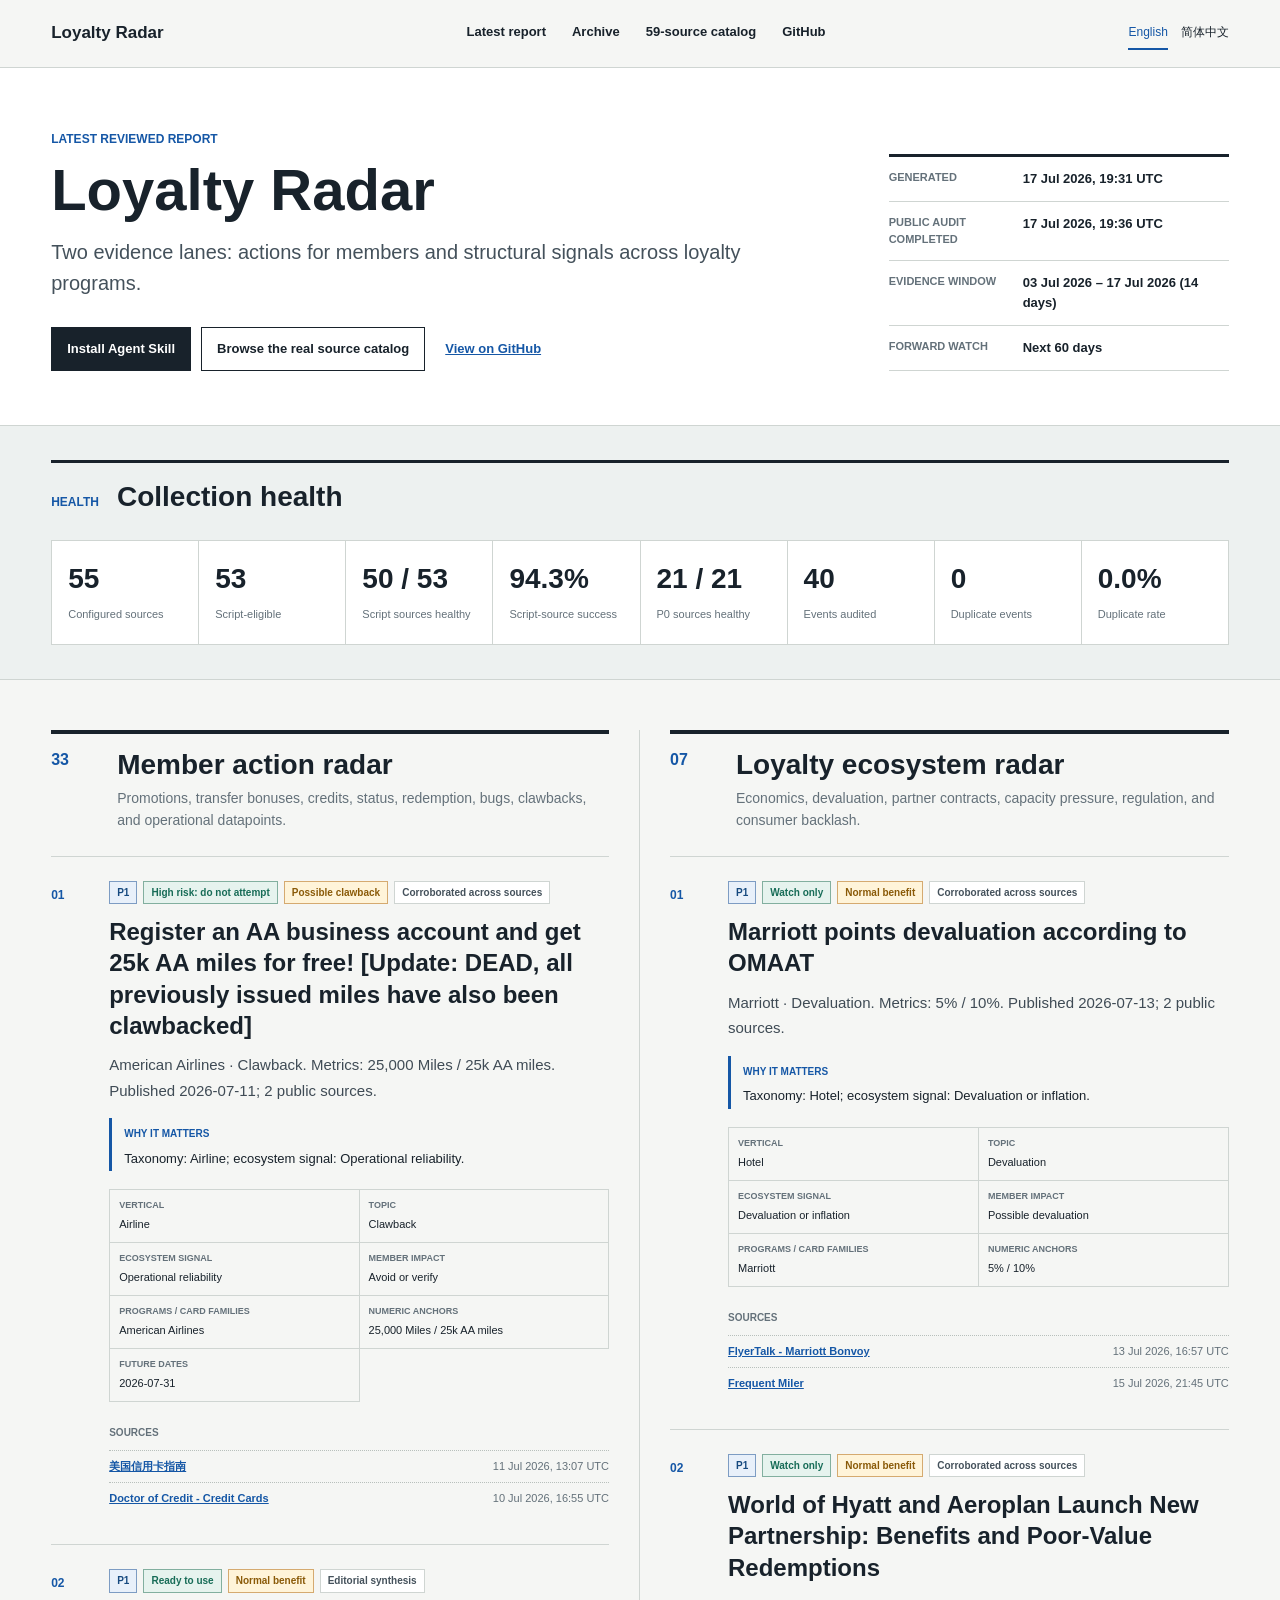
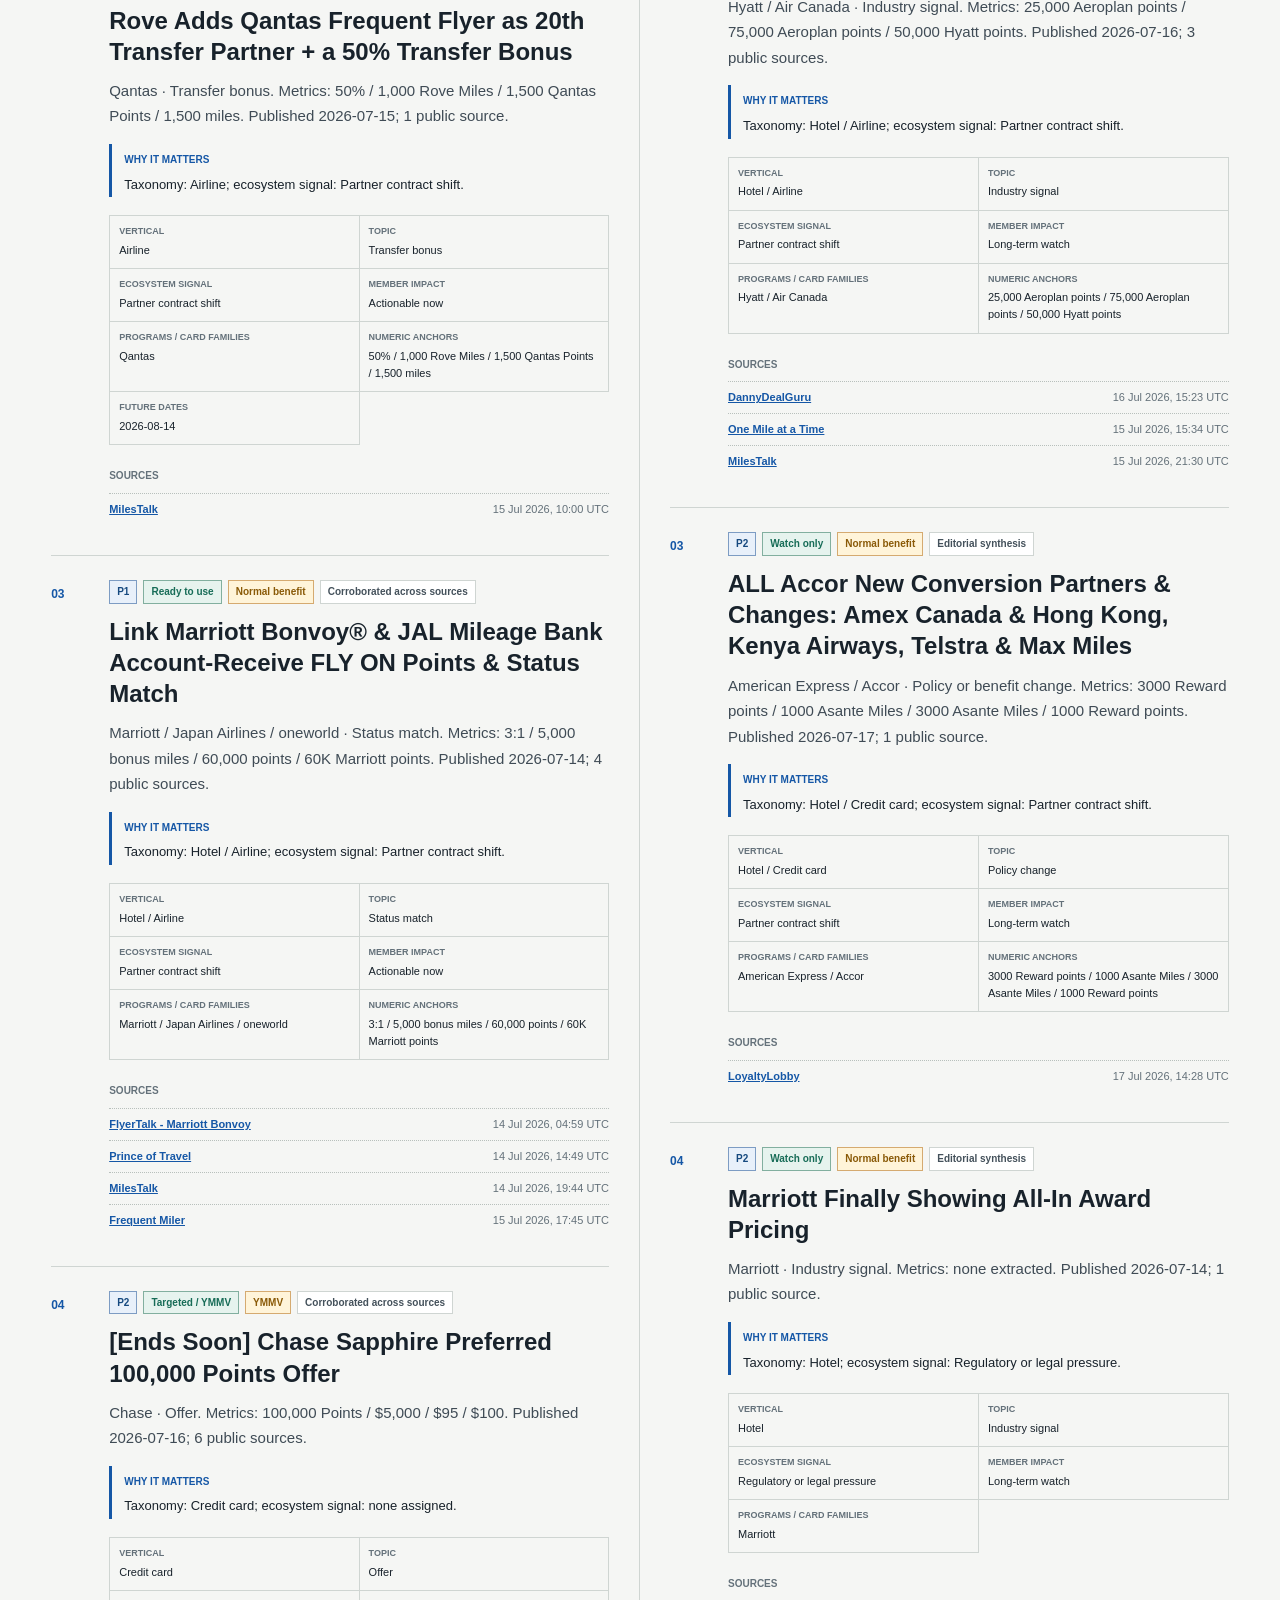
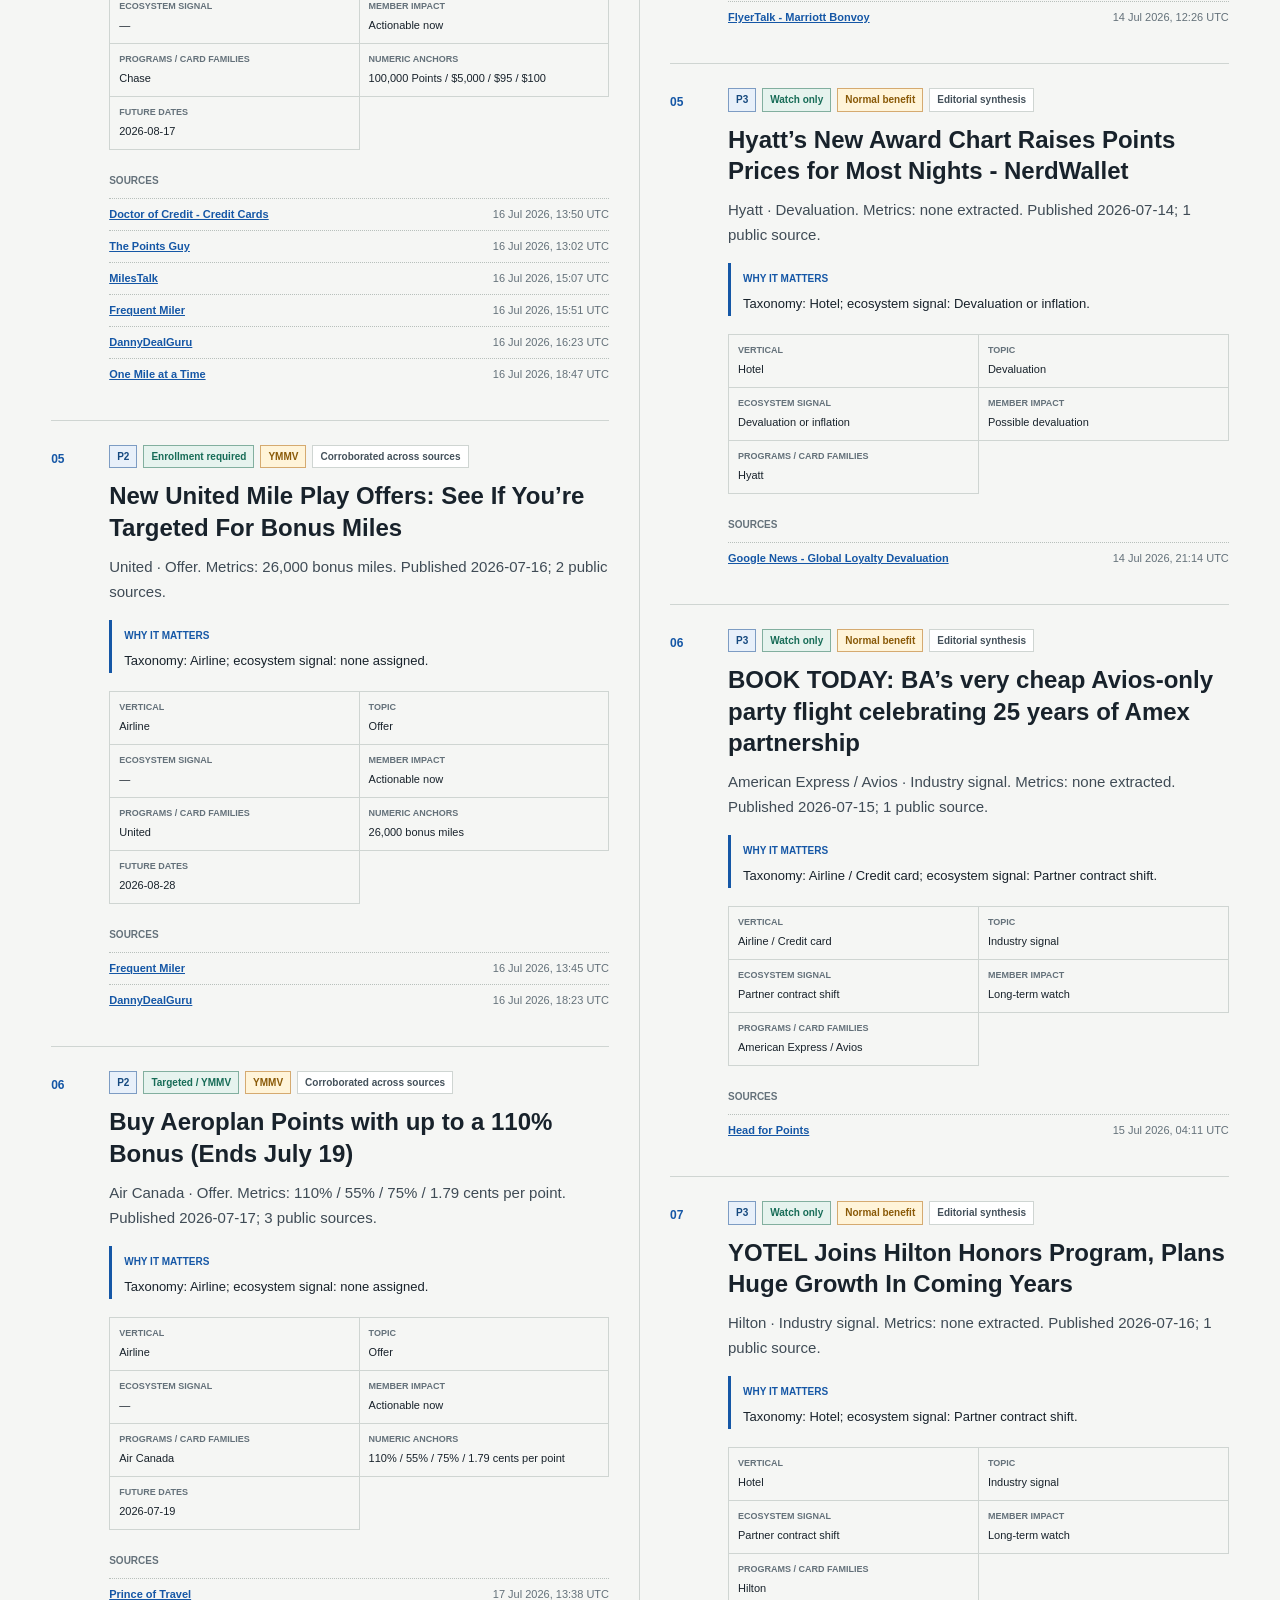
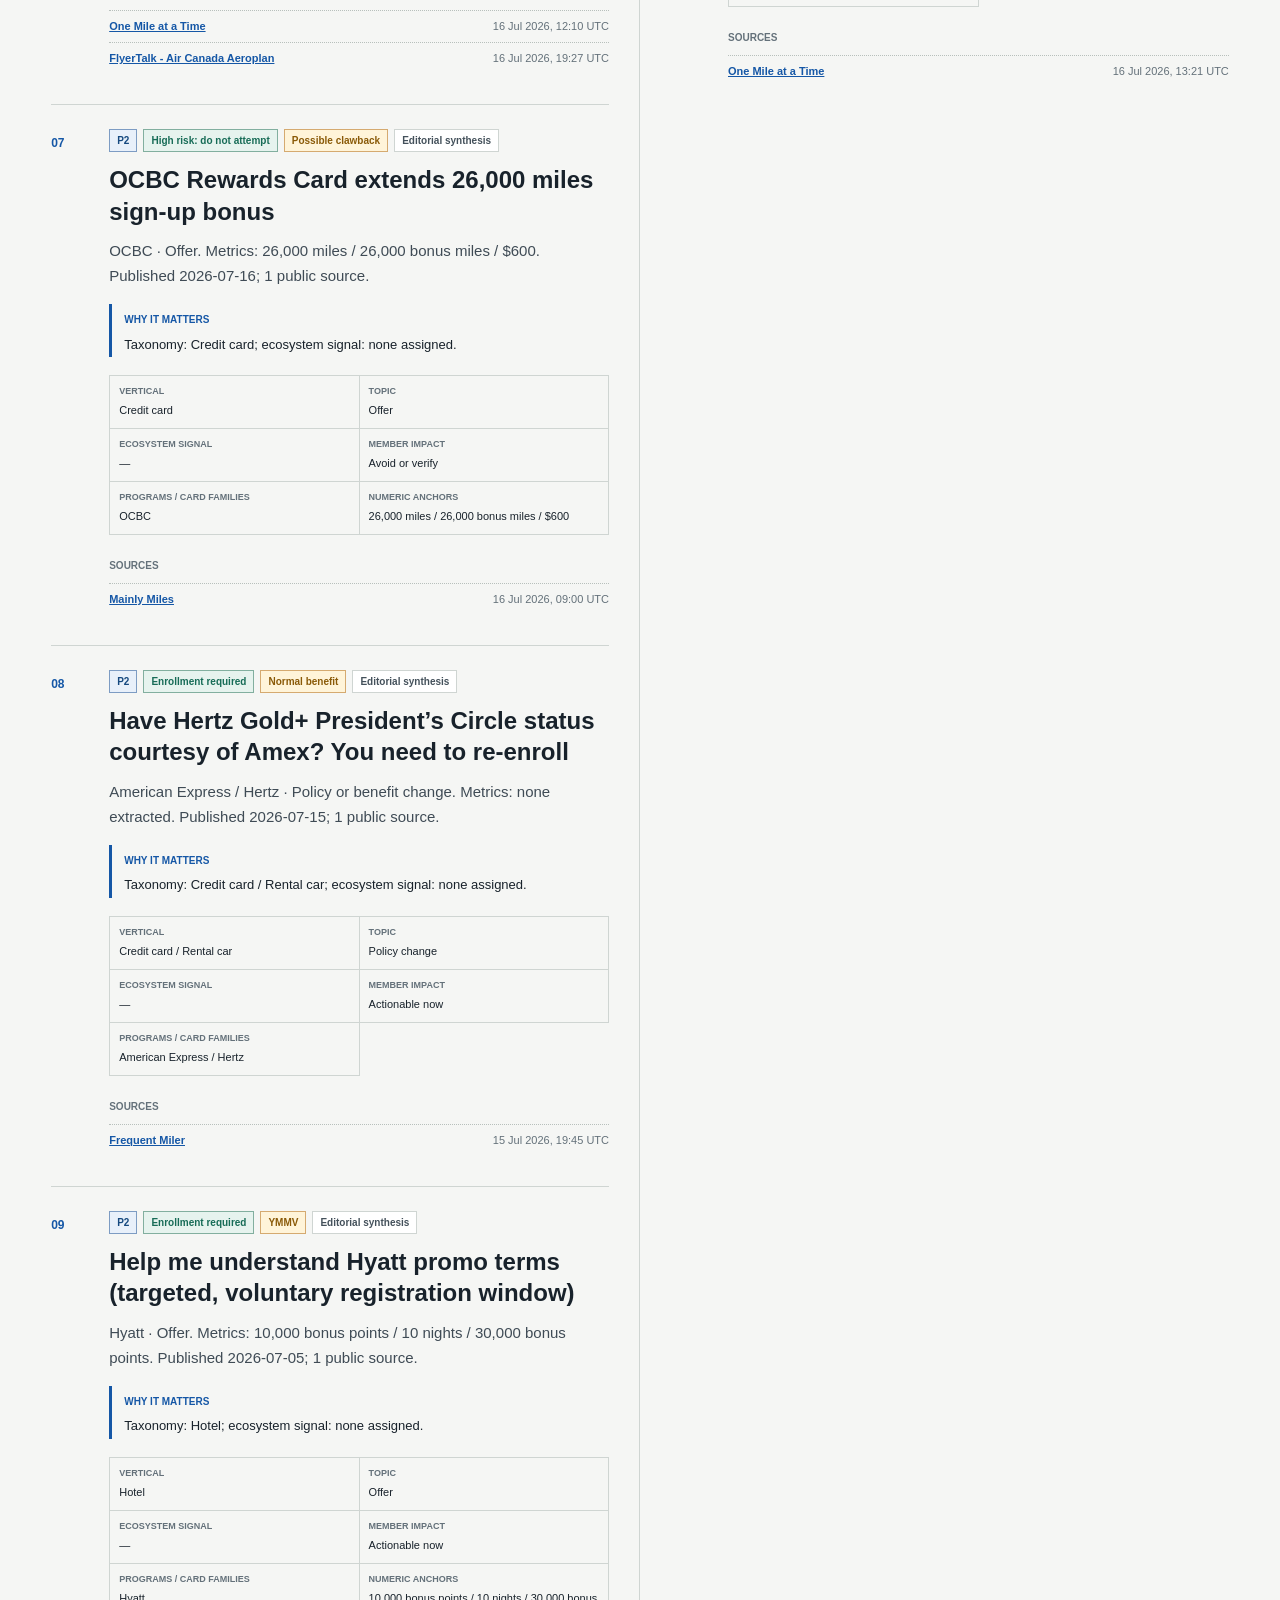
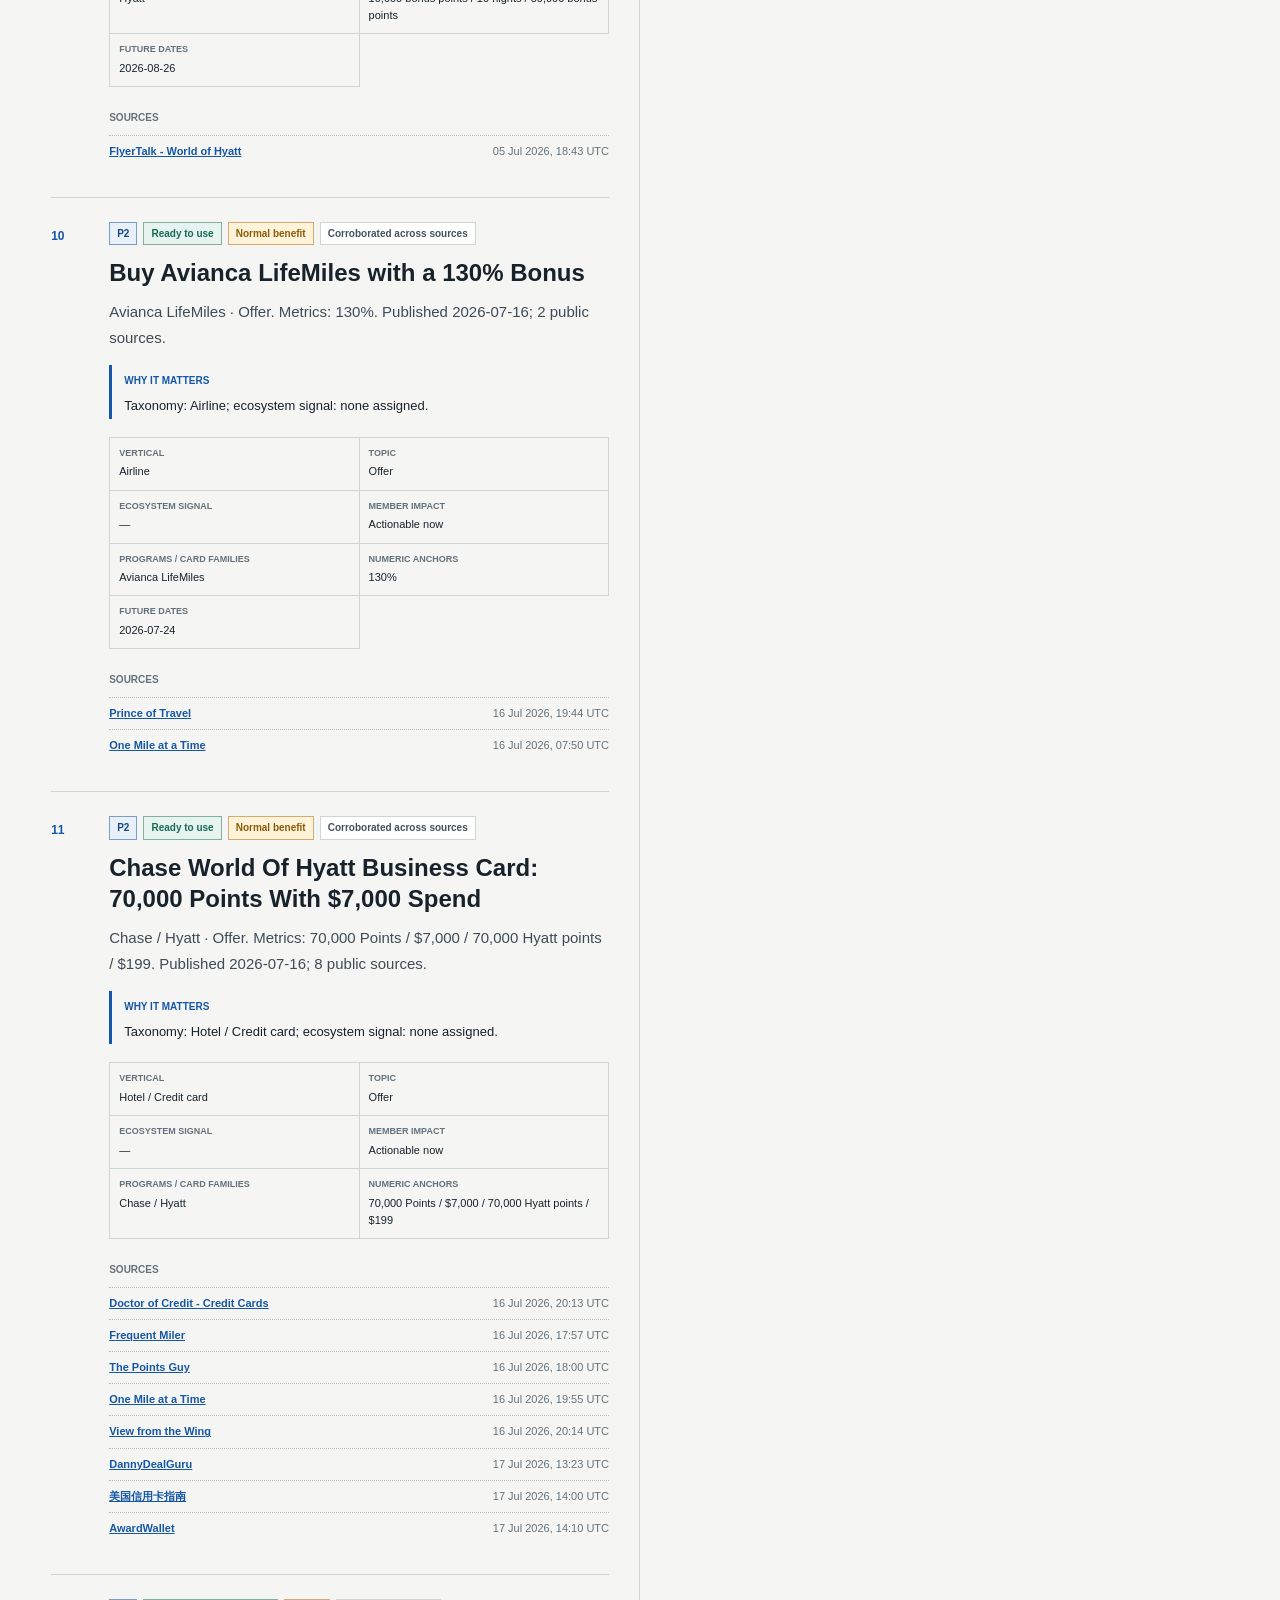
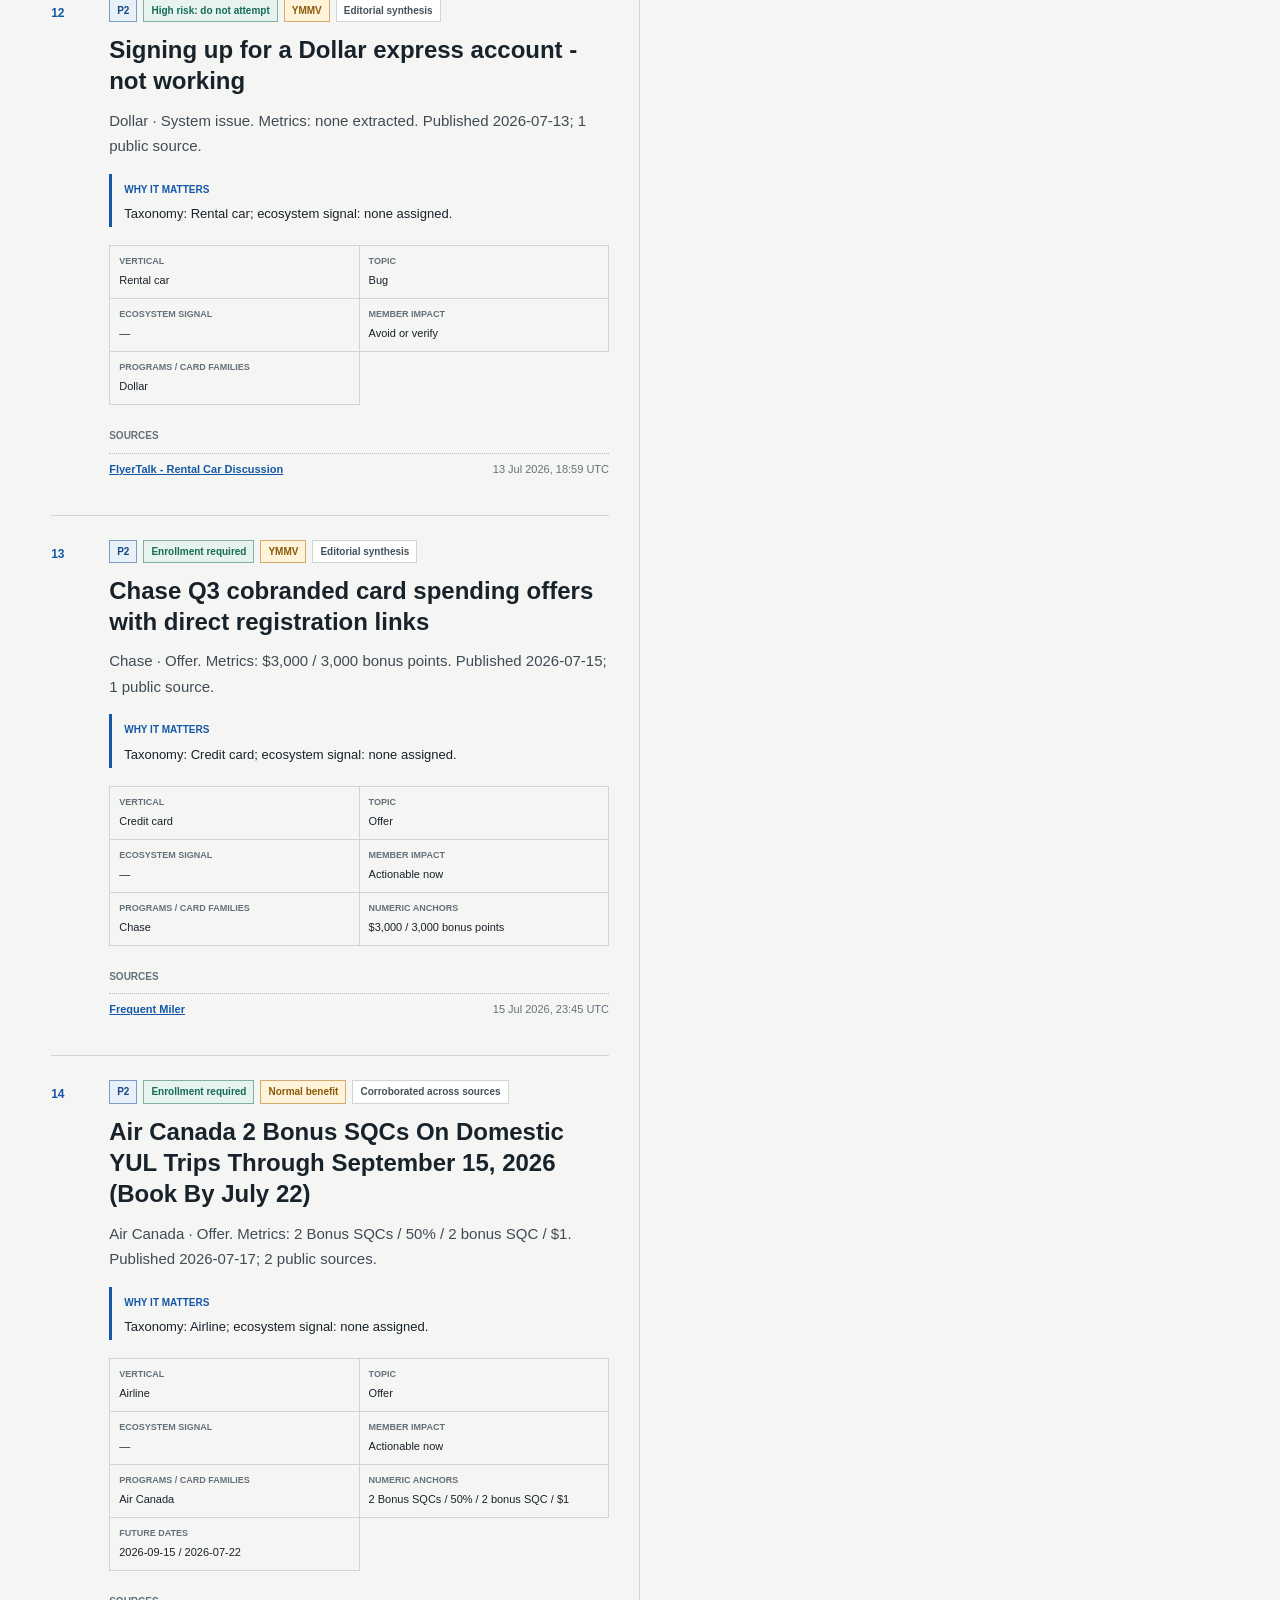
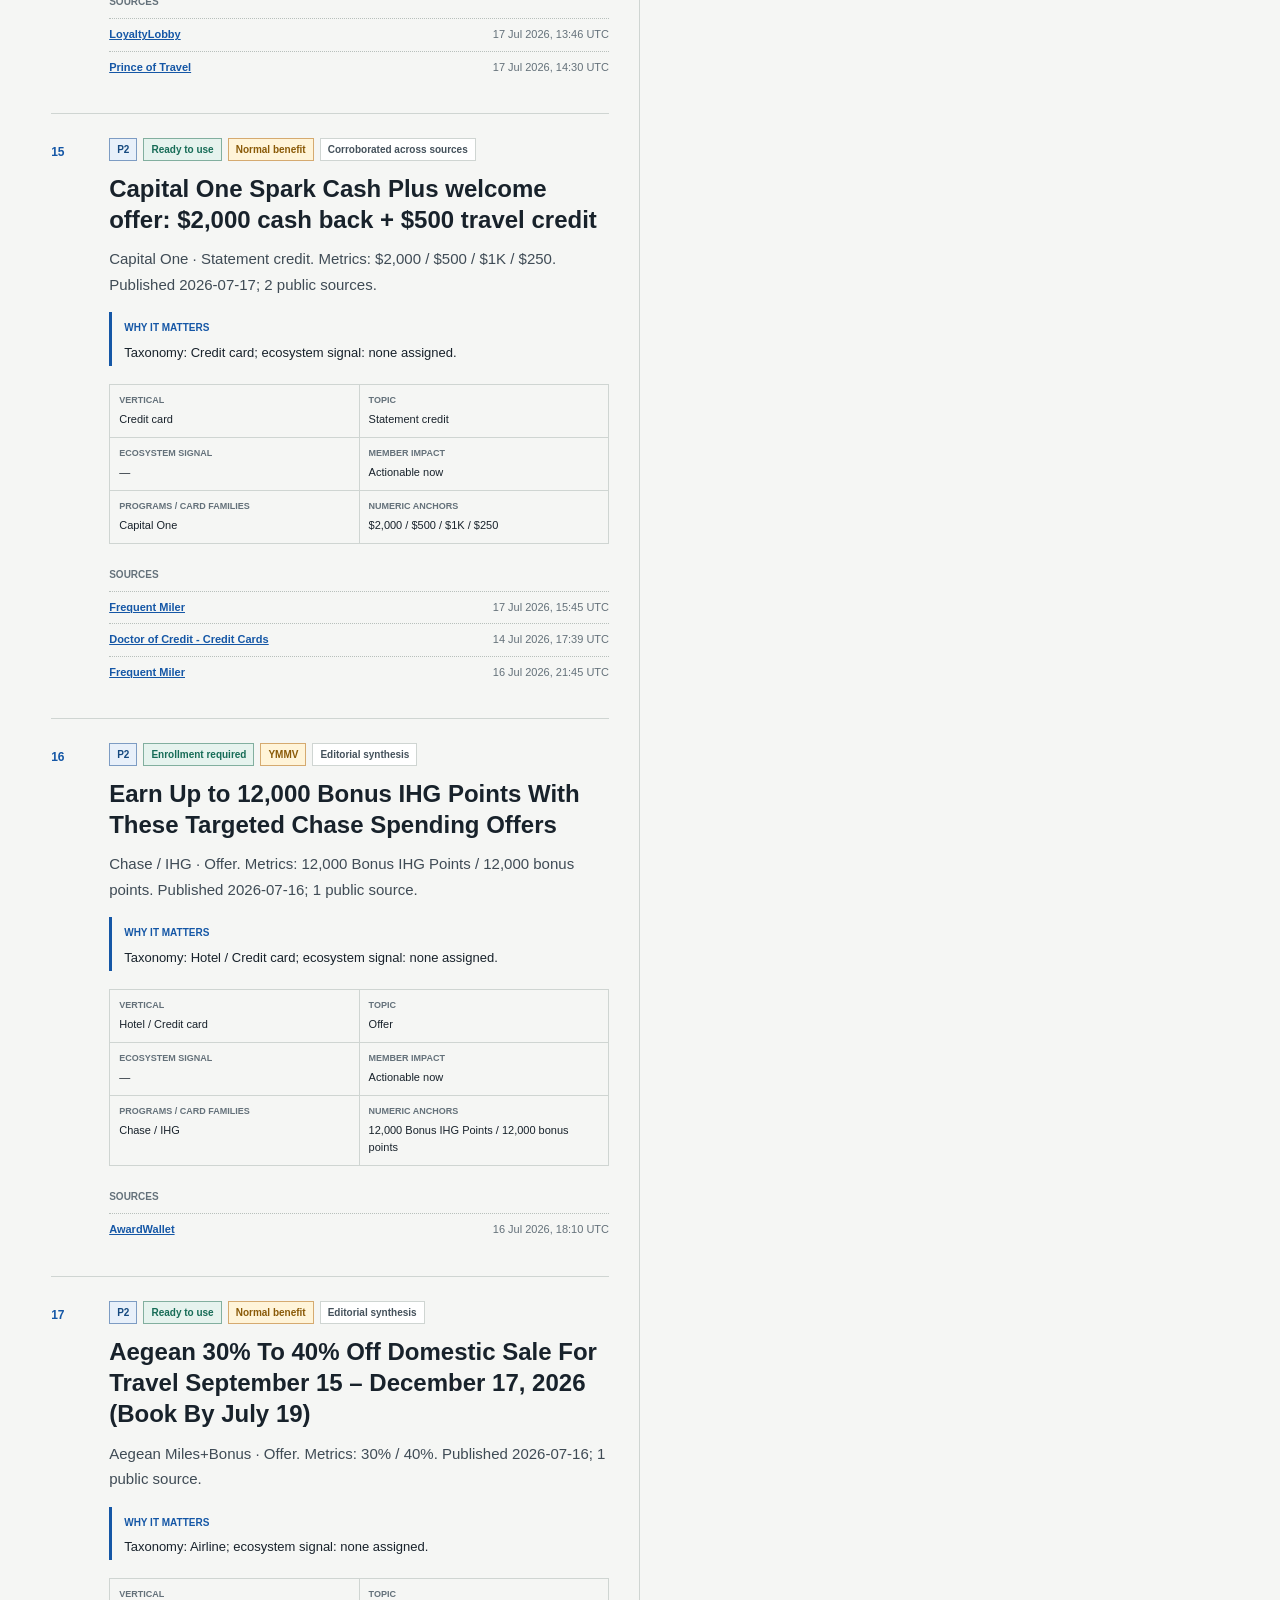
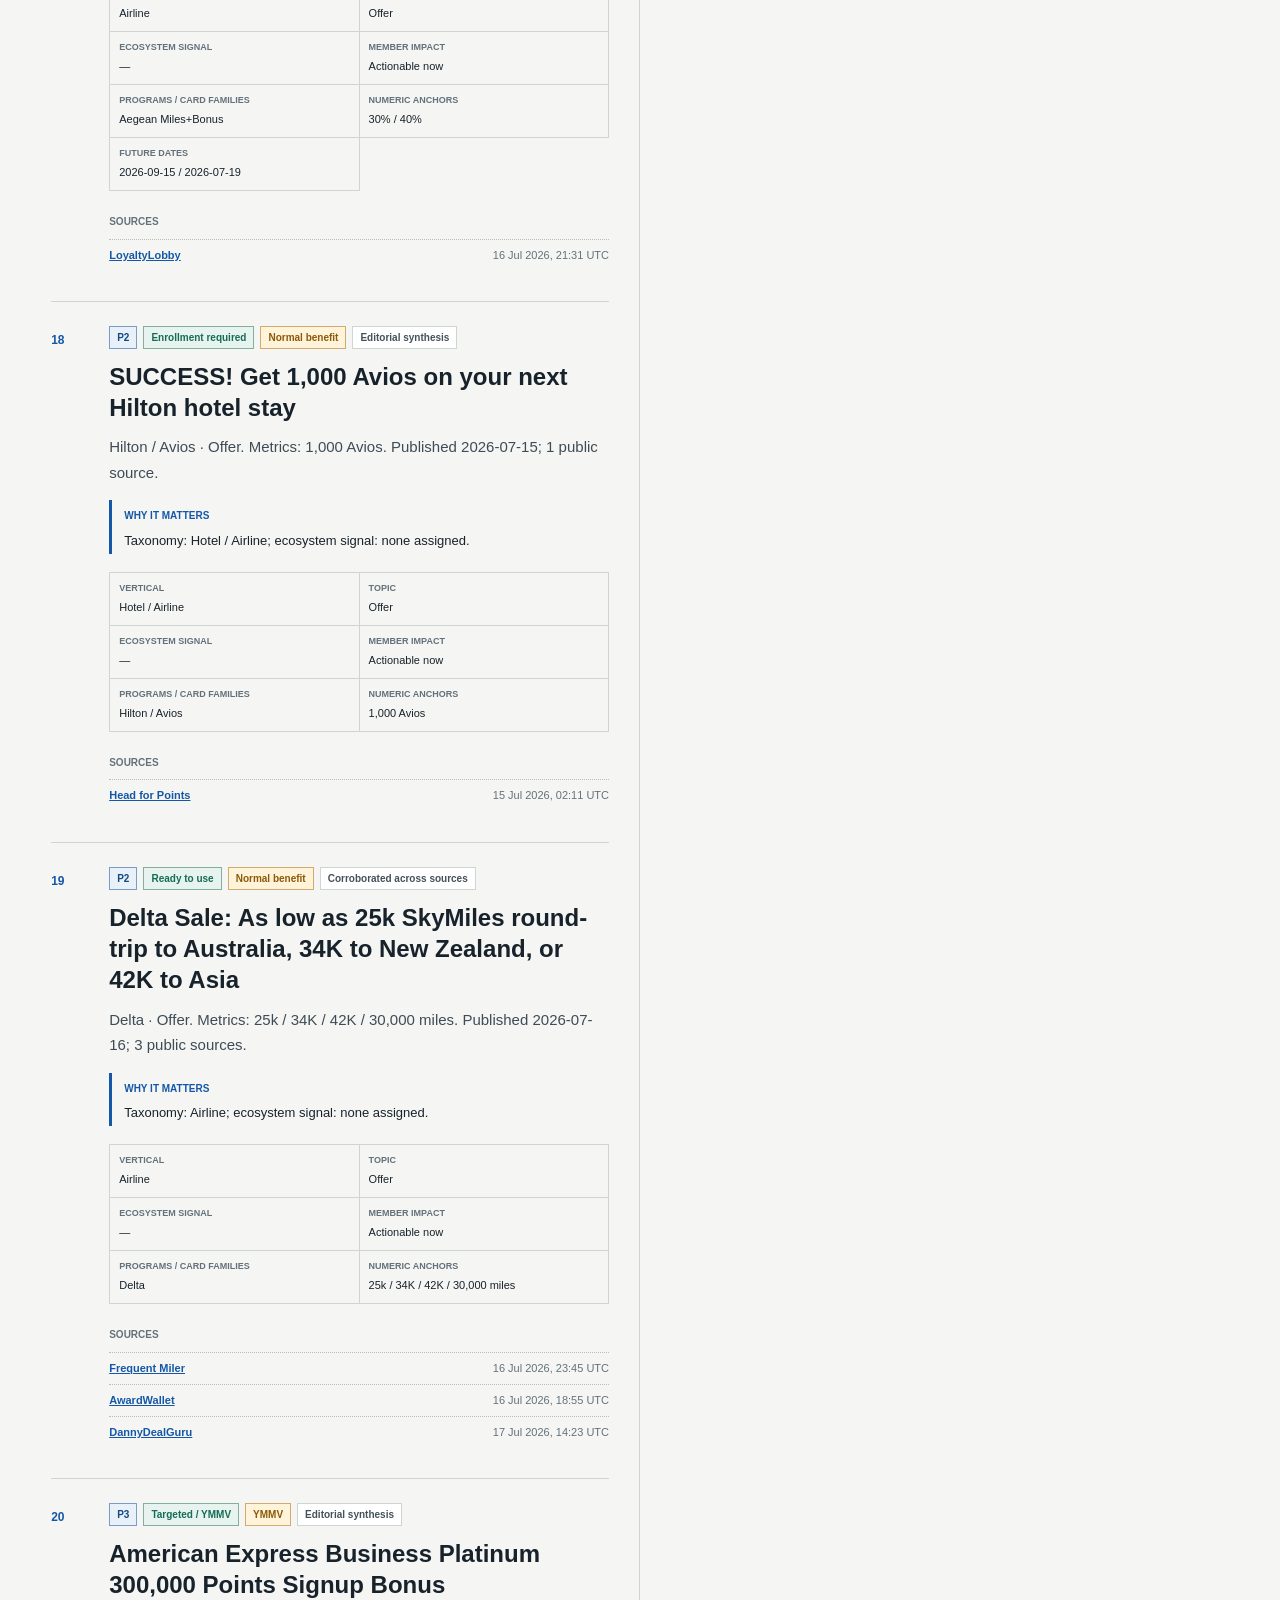
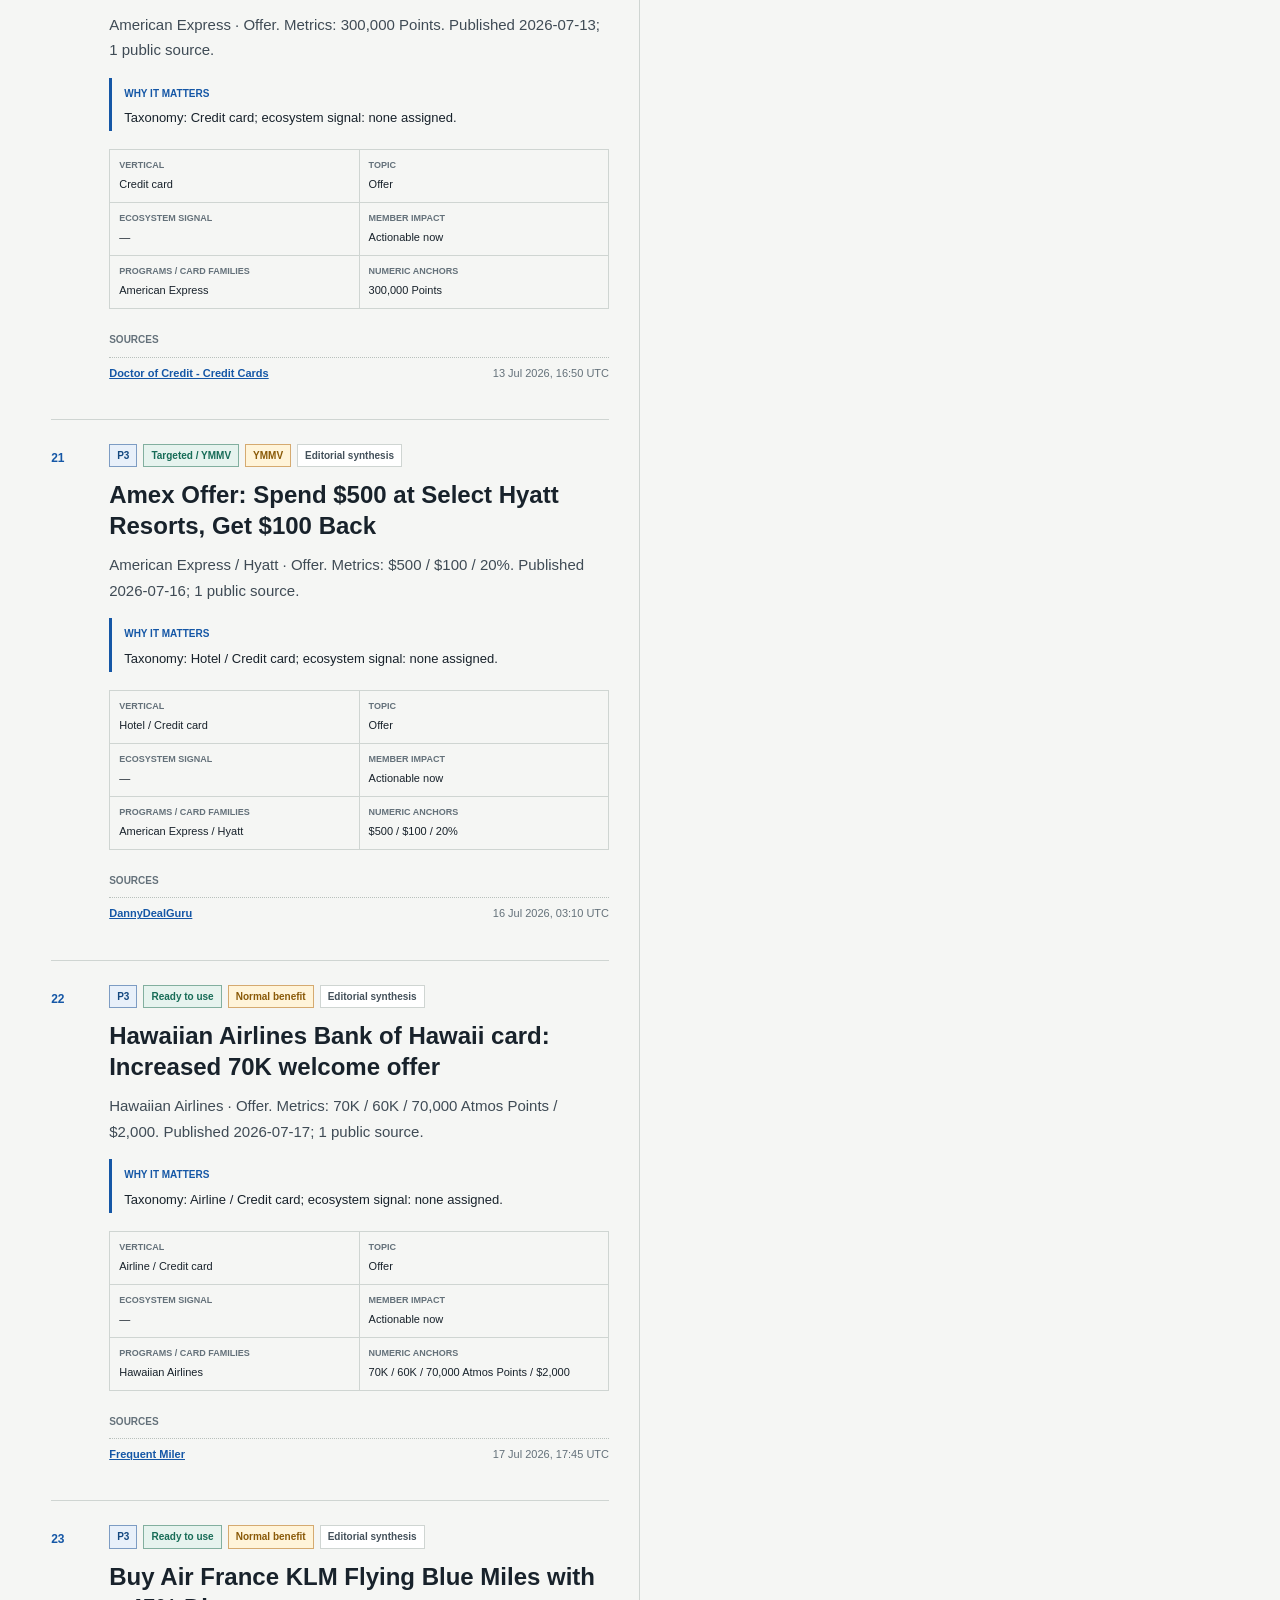
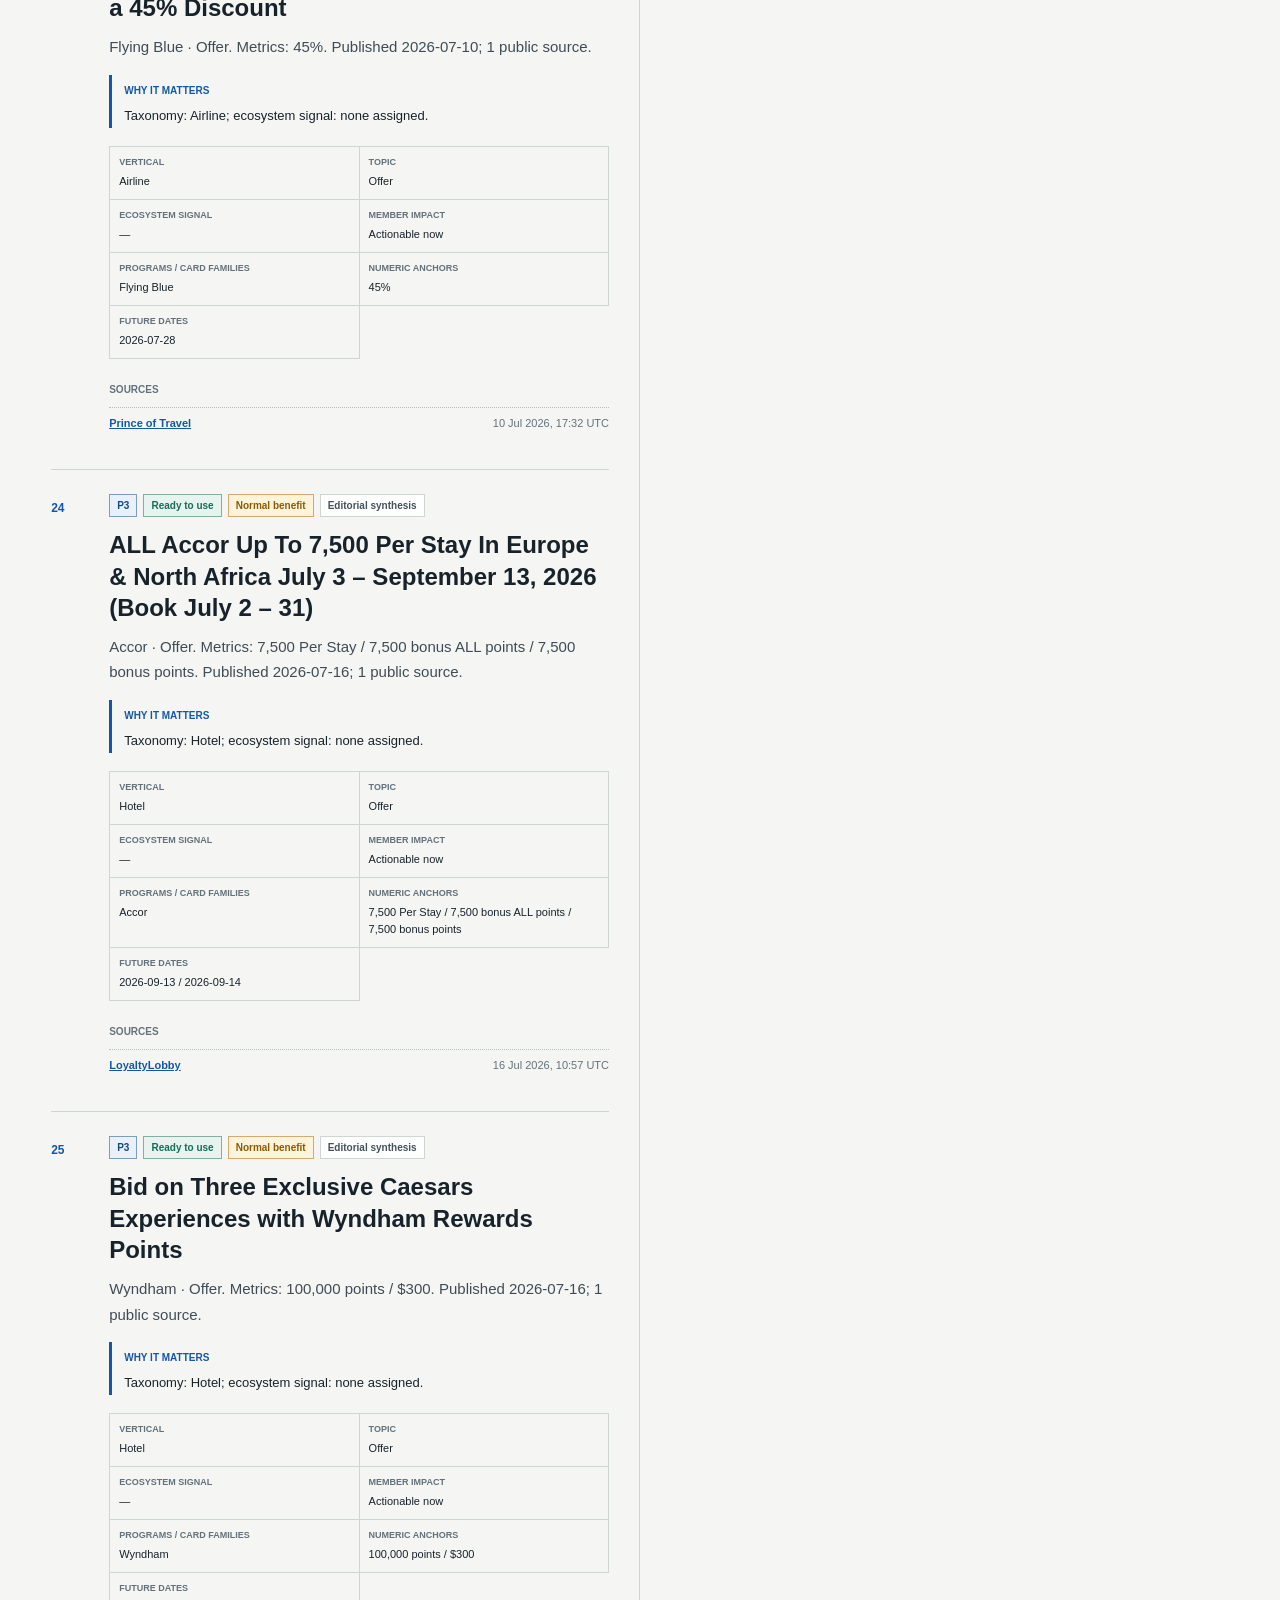
==== commit 90440441: "feat: add v0.1.2 growth automation and public briefs" ====
--- a/docs/site/en/index.html
+++ b/docs/site/en/index.html
@@ -1,447 +1,213 @@
 <!doctype html>
 <html lang="en"><head><meta charset="utf-8"><meta name="viewport" content="width=device-width,initial-scale=1">
-<title>Public source catalog · Loyalty Radar</title>
-<meta name="description" content="Configured public forums, feeds, publishers, and news queries used by Loyalty Radar.">
-<meta property="og:type" content="website"><meta property="og:title" content="Loyalty Radar · Public source catalog">
-<meta property="og:description" content="This page shows repository source configuration, not current news, offers, or live source health."><meta property="og:image" content="../assets/social-preview.png">
-<link rel="icon" type="image/png" href="../assets/icon-128.png">
-<style>
-:root{--ink:#17212b;--muted:#66717e;--paper:#f3f3ef;--surface:#fff;--line:#d4d7d3;--blue:#2458a6;--green:#14715a;--coral:#b74b3d;--gold:#956414}
-*{box-sizing:border-box}html{scroll-behavior:smooth}body{margin:0;background:var(--paper);color:var(--ink);font-family:Inter,"Noto Sans SC","PingFang SC","Microsoft YaHei",system-ui,sans-serif;letter-spacing:0}
-a{color:inherit}.topbar{height:58px;padding:0 4vw;display:flex;align-items:center;justify-content:space-between;border-bottom:1px solid var(--line);background:rgba(243,243,239,.96);position:sticky;top:0;z-index:10}.brand{font-weight:800;text-decoration:none}.language{display:flex;gap:5px;align-items:center;font-size:13px}.language a{padding:7px 9px;text-decoration:none;border-bottom:2px solid transparent}.language a.current{color:var(--blue);border-color:var(--blue)}
-header{background:var(--surface);padding:50px 4vw 36px;border-bottom:1px solid var(--line)}.eyebrow{font-size:12px;font-weight:800;color:var(--blue);text-transform:uppercase}h1{font-size:clamp(40px,5vw,72px);line-height:1.32;margin:8px 0 11px;letter-spacing:0}.subtitle{font-size:18px;color:var(--muted);line-height:1.6;max-width:940px;margin:0}.notice{margin:24px 0 0;border-left:4px solid var(--gold);padding:10px 14px;background:#fffaf0;max-width:1000px;font-size:13px;line-height:1.55}
-.metrics{display:grid;grid-template-columns:repeat(4,1fr);background:var(--surface);border-bottom:1px solid var(--line)}.metric{padding:21px 4vw;border-right:1px solid var(--line)}.metric:last-child{border-right:0}.metric strong{display:block;font-size:30px}.metric span{font-size:13px;color:var(--muted)}
-main{width:min(1680px,92vw);margin:0 auto;padding:38px 0 72px}.section-heading{display:flex;align-items:end;justify-content:space-between;border-bottom:2px solid var(--ink);padding-bottom:8px;margin-bottom:14px}.section-heading h2{font-size:24px;margin:0}.section-heading span{font-size:13px;color:var(--muted)}
-.pack-strip{display:grid;grid-template-columns:repeat(5,1fr);border:1px solid var(--line);background:var(--surface);margin-bottom:34px}.pack-button{appearance:none;border:0;border-right:1px solid var(--line);background:var(--surface);padding:16px;text-align:left;color:var(--ink);cursor:pointer;min-height:96px}.pack-button:last-child{border-right:0}.pack-button:hover,.pack-button:focus{background:#f4f7fc;outline:2px solid var(--blue);outline-offset:-2px}.pack-button strong,.pack-button span,.pack-button small{display:block}.pack-button span{font-size:25px;margin:5px 0}.pack-button small{color:var(--muted)}
-.controls{display:grid;grid-template-columns:minmax(260px,2fr) repeat(3,minmax(150px,1fr));gap:10px;position:sticky;top:58px;z-index:8;background:var(--paper);padding:12px 0}input,select{width:100%;min-height:43px;border:1px solid #b7bcb8;border-radius:4px;background:var(--surface);color:var(--ink);font:inherit;font-size:14px;padding:8px 11px}
-.source-grid{display:grid;grid-template-columns:repeat(3,minmax(0,1fr));gap:12px}.source-card{background:var(--surface);border:1px solid var(--line);border-radius:6px;padding:17px;min-width:0;display:flex;flex-direction:column}.source-card[hidden]{display:none}.source-head{display:flex;justify-content:space-between;align-items:center;margin-bottom:9px}.source-priority{font-weight:800;color:var(--coral);font-size:11px}.source-status{font-size:11px;color:var(--green);font-weight:700}.source-status.disabled{color:var(--gold)}.source-card h2{font-size:18px;line-height:1.3;margin:0;overflow-wrap:anywhere;letter-spacing:0}.publisher{font-size:12px;color:var(--muted);margin:5px 0 14px}.source-card dl{display:grid;grid-template-columns:1fr 1fr;margin:0 0 14px;border-top:1px solid var(--line);border-left:1px solid var(--line)}.source-card dl div{padding:8px;border-right:1px solid var(--line);border-bottom:1px solid var(--line);min-width:0}.source-card dt{font-size:10px;color:var(--muted);margin-bottom:2px}.source-card dd{margin:0;font-size:12px;overflow-wrap:anywhere}.source-link{margin-top:auto;color:var(--blue);font-size:12px;font-weight:800;text-decoration:none}.source-link:hover{text-decoration:underline}.empty{display:none;padding:34px;text-align:center;border:1px solid var(--line);background:var(--surface);color:var(--muted)}.empty.visible{display:block}
-footer{padding:25px 4vw 38px;border-top:1px solid var(--line);background:var(--surface);color:var(--muted);font-size:12px;line-height:1.7}footer a{color:var(--blue)}
-@media(max-width:1050px){.source-grid{grid-template-columns:1fr 1fr}.pack-strip{grid-template-columns:repeat(3,1fr)}.pack-button{border-bottom:1px solid var(--line)}}
-@media(max-width:680px){header{padding-top:34px}h1{font-size:42px}.metrics{grid-template-columns:1fr 1fr}.metric:nth-child(2){border-right:0}main{width:94vw;padding-top:24px}.pack-strip{grid-template-columns:1fr 1fr}.pack-button:nth-child(2n){border-right:0}.controls{position:static;grid-template-columns:1fr}.source-grid{grid-template-columns:1fr}.source-card dl{grid-template-columns:1fr 1fr}.topbar{padding:0 3vw}}
-</style></head><body>
-<div class="topbar"><a class="brand" href="#top">Loyalty Radar</a><nav class="language" aria-label="Language"><a class="current" href="../en/">English</a><a href="../zh-CN/">简体中文</a></nav></div>
-<header id="top"><div class="eyebrow">Catalog baseline v0.1.0</div><h1>Public source catalog</h1><p class="subtitle">Configured public forums, feeds, publishers, and news queries used by Loyalty Radar.</p><p class="notice" data-critical-text>This page shows repository source configuration, not current news, offers, or live source health.</p></header>
-<section class="metrics" data-layout-check><div class="metric"><strong>59</strong><span>Configured sources</span></div><div class="metric"><strong>5</strong><span>Source packs</span></div><div class="metric"><strong>53</strong><span>Script-eligible</span></div><div class="metric"><strong>5</strong><span>Browser-assisted</span></div></section>
-<main><section data-layout-check><div class="section-heading"><h2>Source packs</h2><span>5</span></div><div class="pack-strip"><button type="button" class="pack-button" data-pack-button="core"><strong>core</strong><span>14</span><small>Default</small></button><button type="button" class="pack-button" data-pack-button="experimental"><strong>experimental</strong><span>4</span><small>Optional</small></button><button type="button" class="pack-button" data-pack-button="forums-cn"><strong>forums-cn</strong><span>10</span><small>Optional</small></button><button type="button" class="pack-button" data-pack-button="forums-global"><strong>forums-global</strong><span>18</span><small>Default</small></button><button type="button" class="pack-button" data-pack-button="industry"><strong>industry</strong><span>13</span><small>Default</small></button></div></section>
-<section data-layout-check><div class="section-heading"><h2>Configured sources</h2><span><span id="visible-count">59</span> / 59</span></div>
-<div class="controls"><input id="search" type="search" placeholder="Search source, publisher, program, or region" aria-label="Search source, publisher, program, or region"><select id="pack" aria-label="Source pack"><option value="all">All</option><option value="core">core (14)</option><option value="experimental">experimental (4)</option><option value="forums-cn">forums-cn (10)</option><option value="forums-global">forums-global (18)</option><option value="industry">industry (13)</option></select><select id="method" aria-label="Fetch method"><option value="all">All</option><option value="rss">RSS / Atom</option><option value="flyert_forum">Public forum HTML</option><option value="html_keyword">Filtered public HTML</option><option value="browser_only">Browser-assisted</option></select><select id="priority" aria-label="Source priority"><option value="all">All</option><option>P0</option><option>P1</option><option>P2</option></select></div>
-<div class="source-grid" id="source-grid"><article class="source-card" data-search="doctor of credit - credit cards doctor of credit core global en chase / american express"
- data-pack="core" data-method="rss" data-priority="P0">
- <div class="source-head"><span class="source-priority">P0</span><span class="source-status ">Enabled</span></div>
- <h2>Doctor of Credit - Credit Cards</h2>
- <p class="publisher">Doctor of Credit</p>
- <dl><div><dt>Pack</dt><dd>core</dd></div><div><dt>Priority</dt><dd>P0</dd></div><div><dt>Method</dt><dd>RSS / Atom</dd></div><div><dt>Language</dt><dd>en</dd></div><div><dt>Region</dt><dd>global</dd></div><div><dt>Programs</dt><dd>Chase / American Express</dd></div></dl>
- <a class="source-link" href="https://www.doctorofcredit.com/category/credit-cards/feed/" target="_blank" rel="noreferrer">Open public source</a>
-</article><article class="source-card" data-search="frequent miler frequent miler core global en chase / american express / marriott / hyatt / hilton"
- data-pack="core" data-method="rss" data-priority="P0">
- <div class="source-head"><span class="source-priority">P0</span><span class="source-status ">Enabled</span></div>
- <h2>Frequent Miler</h2>
- <p class="publisher">Frequent Miler</p>
- <dl><div><dt>Pack</dt><dd>core</dd></div><div><dt>Priority</dt><dd>P0</dd></div><div><dt>Method</dt><dd>RSS / Atom</dd></div><div><dt>Language</dt><dd>en</dd></div><div><dt>Region</dt><dd>global</dd></div><div><dt>Programs</dt><dd>Chase / American Express / Marriott / Hyatt / Hilton</dd></div></dl>
- <a class="source-link" href="https://frequentmiler.com/feed/" target="_blank" rel="noreferrer">Open public source</a>
-</article><article class="source-card" data-search="美国信用卡指南 us credit card guide core global zh-cn chase / american express"
- data-pack="core" data-method="rss" data-priority="P0">
- <div class="source-head"><span class="source-priority">P0</span><span class="source-status ">Enabled</span></div>
- <h2>美国信用卡指南</h2>
- <p class="publisher">US Credit Card Guide</p>
- <dl><div><dt>Pack</dt><dd>core</dd></div><div><dt>Priority</dt><dd>P0</dd></div><div><dt>Method</dt><dd>RSS / Atom</dd></div><div><dt>Language</dt><dd>zh-CN</dd></div><div><dt>Region</dt><dd>global</dd></div><div><dt>Programs</dt><dd>Chase / American Express</dd></div></dl>
- <a class="source-link" href="https://www.uscreditcardguide.com/zh/feed/" target="_blank" rel="noreferrer">Open public source</a>
-</article><article class="source-card" data-search="loyaltylobby loyaltylobby core global en marriott / hyatt / hilton / ihg / star alliance"
- data-pack="core" data-method="rss" data-priority="P1">
- <div class="source-head"><span class="source-priority">P1</span><span class="source-status ">Enabled</span></div>
- <h2>LoyaltyLobby</h2>
- <p class="publisher">LoyaltyLobby</p>
- <dl><div><dt>Pack</dt><dd>core</dd></div><div><dt>Priority</dt><dd>P1</dd></div><div><dt>Method</dt><dd>RSS / Atom</dd></div><div><dt>Language</dt><dd>en</dd></div><div><dt>Region</dt><dd>global</dd></div><div><dt>Programs</dt><dd>Marriott / Hyatt / Hilton / IHG / Star Alliance</dd></div></dl>
- <a class="source-link" href="https://loyaltylobby.com/feed/" target="_blank" rel="noreferrer">Open public source</a>
-</article><article class="source-card" data-search="one mile at a time one mile at a time core global en chase / american express / marriott / hyatt / hilton"
- data-pack="core" data-method="rss" data-priority="P1">
- <div class="source-head"><span class="source-priority">P1</span><span class="source-status ">Enabled</span></div>
- <h2>One Mile at a Time</h2>
- <p class="publisher">One Mile at a Time</p>
- <dl><div><dt>Pack</dt><dd>core</dd></div><div><dt>Priority</dt><dd>P1</dd></div><div><dt>Method</dt><dd>RSS / Atom</dd></div><div><dt>Language</dt><dd>en</dd></div><div><dt>Region</dt><dd>global</dd></div><div><dt>Programs</dt><dd>Chase / American Express / Marriott / Hyatt / Hilton</dd></div></dl>
- <a class="source-link" href="https://onemileatatime.com/feed/" target="_blank" rel="noreferrer">Open public source</a>
-</article><article class="source-card" data-search="view from the wing view from the wing core global en chase / american express / marriott / hyatt / hilton"
- data-pack="core" data-method="rss" data-priority="P1">
- <div class="source-head"><span class="source-priority">P1</span><span class="source-status ">Enabled</span></div>
- <h2>View from the Wing</h2>
- <p class="publisher">View from the Wing</p>
- <dl><div><dt>Pack</dt><dd>core</dd></div><div><dt>Priority</dt><dd>P1</dd></div><div><dt>Method</dt><dd>RSS / Atom</dd></div><div><dt>Language</dt><dd>en</dd></div><div><dt>Region</dt><dd>global</dd></div><div><dt>Programs</dt><dd>Chase / American Express / Marriott / Hyatt / Hilton</dd></div></dl>
- <a class="source-link" href="https://viewfromthewing.com/feed/" target="_blank" rel="noreferrer">Open public source</a>
-</article><article class="source-card" data-search="the points guy the points guy core global en chase / american express / marriott / hyatt / hilton"
- data-pack="core" data-method="rss" data-priority="P1">
- <div class="source-head"><span class="source-priority">P1</span><span class="source-status ">Enabled</span></div>
- <h2>The Points Guy</h2>
- <p class="publisher">The Points Guy</p>
- <dl><div><dt>Pack</dt><dd>core</dd></div><div><dt>Priority</dt><dd>P1</dd></div><div><dt>Method</dt><dd>RSS / Atom</dd></div><div><dt>Language</dt><dd>en</dd></div><div><dt>Region</dt><dd>global</dd></div><div><dt>Programs</dt><dd>Chase / American Express / Marriott / Hyatt / Hilton</dd></div></dl>
- <a class="source-link" href="https://thepointsguy.com/feed/" target="_blank" rel="noreferrer">Open public source</a>
-</article><article class="source-card" data-search="awardwallet awardwallet core global en chase / american express / marriott / hyatt / hilton"
- data-pack="core" data-method="rss" data-priority="P1">
- <div class="source-head"><span class="source-priority">P1</span><span class="source-status ">Enabled</span></div>
- <h2>AwardWallet</h2>
- <p class="publisher">AwardWallet</p>
- <dl><div><dt>Pack</dt><dd>core</dd></div><div><dt>Priority</dt><dd>P1</dd></div><div><dt>Method</dt><dd>RSS / Atom</dd></div><div><dt>Language</dt><dd>en</dd></div><div><dt>Region</dt><dd>global</dd></div><div><dt>Programs</dt><dd>Chase / American Express / Marriott / Hyatt / Hilton</dd></div></dl>
- <a class="source-link" href="https://awardwallet.com/blog/feed/" target="_blank" rel="noreferrer">Open public source</a>
-</article><article class="source-card" data-search="dannydealguru dannydealguru core global en chase / american express / citi / capital one / marriott"
- data-pack="core" data-method="rss" data-priority="P1">
- <div class="source-head"><span class="source-priority">P1</span><span class="source-status ">Enabled</span></div>
- <h2>DannyDealGuru</h2>
- <p class="publisher">DannyDealGuru</p>
- <dl><div><dt>Pack</dt><dd>core</dd></div><div><dt>Priority</dt><dd>P1</dd></div><div><dt>Method</dt><dd>RSS / Atom</dd></div><div><dt>Language</dt><dd>en</dd></div><div><dt>Region</dt><dd>global</dd></div><div><dt>Programs</dt><dd>Chase / American Express / Citi / Capital One / Marriott</dd></div></dl>
- <a class="source-link" href="https://dannydealguru.com/feed/" target="_blank" rel="noreferrer">Open public source</a>
-</article><article class="source-card" data-search="milestalk milestalk core global en chase / american express / citi / capital one / marriott"
- data-pack="core" data-method="rss" data-priority="P1">
- <div class="source-head"><span class="source-priority">P1</span><span class="source-status ">Enabled</span></div>
- <h2>MilesTalk</h2>
- <p class="publisher">MilesTalk</p>
- <dl><div><dt>Pack</dt><dd>core</dd></div><div><dt>Priority</dt><dd>P1</dd></div><div><dt>Method</dt><dd>RSS / Atom</dd></div><div><dt>Language</dt><dd>en</dd></div><div><dt>Region</dt><dd>global</dd></div><div><dt>Programs</dt><dd>Chase / American Express / Citi / Capital One / Marriott</dd></div></dl>
- <a class="source-link" href="https://milestalk.com/feed/" target="_blank" rel="noreferrer">Open public source</a>
-</article><article class="source-card" data-search="dansdeals dansdeals core global en chase / american express / marriott / hyatt / hilton"
- data-pack="core" data-method="rss" data-priority="P1">
- <div class="source-head"><span class="source-priority">P1</span><span class="source-status ">Enabled</span></div>
- <h2>DansDeals</h2>
- <p class="publisher">DansDeals</p>
- <dl><div><dt>Pack</dt><dd>core</dd></div><div><dt>Priority</dt><dd>P1</dd></div><div><dt>Method</dt><dd>RSS / Atom</dd></div><div><dt>Language</dt><dd>en</dd></div><div><dt>Region</dt><dd>global</dd></div><div><dt>Programs</dt><dd>Chase / American Express / Marriott / Hyatt / Hilton</dd></div></dl>
- <a class="source-link" href="https://www.dansdeals.com/feed/" target="_blank" rel="noreferrer">Open public source</a>
-</article><article class="source-card" data-search="head for points head for points core global en avios / british airways / virgin atlantic / american express / marriott"
- data-pack="core" data-method="rss" data-priority="P1">
- <div class="source-head"><span class="source-priority">P1</span><span class="source-status ">Enabled</span></div>
- <h2>Head for Points</h2>
- <p class="publisher">Head for Points</p>
- <dl><div><dt>Pack</dt><dd>core</dd></div><div><dt>Priority</dt><dd>P1</dd></div><div><dt>Method</dt><dd>RSS / Atom</dd></div><div><dt>Language</dt><dd>en</dd></div><div><dt>Region</dt><dd>global</dd></div><div><dt>Programs</dt><dd>Avios / British Airways / Virgin Atlantic / American Express / Marriott</dd></div></dl>
- <a class="source-link" href="https://www.headforpoints.com/feed/" target="_blank" rel="noreferrer">Open public source</a>
-</article><article class="source-card" data-search="prince of travel prince of travel core global en air canada / star alliance / american express / marriott / hyatt"
- data-pack="core" data-method="rss" data-priority="P1">
- <div class="source-head"><span class="source-priority">P1</span><span class="source-status ">Enabled</span></div>
- <h2>Prince of Travel</h2>
- <p class="publisher">Prince of Travel</p>
- <dl><div><dt>Pack</dt><dd>core</dd></div><div><dt>Priority</dt><dd>P1</dd></div><div><dt>Method</dt><dd>RSS / Atom</dd></div><div><dt>Language</dt><dd>en</dd></div><div><dt>Region</dt><dd>global</dd></div><div><dt>Programs</dt><dd>Air Canada / Star Alliance / American Express / Marriott / Hyatt</dd></div></dl>
- <a class="source-link" href="https://princeoftravel.com/feed/" target="_blank" rel="noreferrer">Open public source</a>
-</article><article class="source-card" data-search="mainly miles mainly miles core global en singapore airlines / star alliance / american express / marriott / hyatt"
- data-pack="core" data-method="rss" data-priority="P1">
- <div class="source-head"><span class="source-priority">P1</span><span class="source-status ">Enabled</span></div>
- <h2>Mainly Miles</h2>
- <p class="publisher">Mainly Miles</p>
- <dl><div><dt>Pack</dt><dd>core</dd></div><div><dt>Priority</dt><dd>P1</dd></div><div><dt>Method</dt><dd>RSS / Atom</dd></div><div><dt>Language</dt><dd>en</dd></div><div><dt>Region</dt><dd>global</dd></div><div><dt>Programs</dt><dd>Singapore Airlines / Star Alliance / American Express / Marriott / Hyatt</dd></div></dl>
- <a class="source-link" href="https://mainlymiles.com/feed/" target="_blank" rel="noreferrer">Open public source</a>
-</article><article class="source-card" data-search="reddit r/churning reddit experimental global en chase / american express"
- data-pack="experimental" data-method="browser_only" data-priority="P2">
- <div class="source-head"><span class="source-priority">P2</span><span class="source-status ">Enabled</span></div>
- <h2>Reddit r/churning</h2>
- <p class="publisher">Reddit</p>
- <dl><div><dt>Pack</dt><dd>experimental</dd></div><div><dt>Priority</dt><dd>P2</dd></div><div><dt>Method</dt><dd>Browser-assisted</dd></div><div><dt>Language</dt><dd>en</dd></div><div><dt>Region</dt><dd>global</dd></div><div><dt>Programs</dt><dd>Chase / American Express</dd></div></dl>
- <a class="source-link" href="https://www.reddit.com/r/churning/" target="_blank" rel="noreferrer">Open public source</a>
-</article><article class="source-card" data-search="reddit r/amex reddit experimental global en american express"
- data-pack="experimental" data-method="browser_only" data-priority="P2">
- <div class="source-head"><span class="source-priority">P2</span><span class="source-status ">Enabled</span></div>
- <h2>Reddit r/amex</h2>
- <p class="publisher">Reddit</p>
- <dl><div><dt>Pack</dt><dd>experimental</dd></div><div><dt>Priority</dt><dd>P2</dd></div><div><dt>Method</dt><dd>Browser-assisted</dd></div><div><dt>Language</dt><dd>en</dd></div><div><dt>Region</dt><dd>global</dd></div><div><dt>Programs</dt><dd>American Express</dd></div></dl>
- <a class="source-link" href="https://www.reddit.com/r/amex/" target="_blank" rel="noreferrer">Open public source</a>
-</article><article class="source-card" data-search="reddit r/awardtravel reddit experimental global en chase / american express / marriott / hyatt / hilton"
- data-pack="experimental" data-method="browser_only" data-priority="P2">
- <div class="source-head"><span class="source-priority">P2</span><span class="source-status ">Enabled</span></div>
- <h2>Reddit r/awardtravel</h2>
- <p class="publisher">Reddit</p>
- <dl><div><dt>Pack</dt><dd>experimental</dd></div><div><dt>Priority</dt><dd>P2</dd></div><div><dt>Method</dt><dd>Browser-assisted</dd></div><div><dt>Language</dt><dd>en</dd></div><div><dt>Region</dt><dd>global</dd></div><div><dt>Programs</dt><dd>Chase / American Express / Marriott / Hyatt / Hilton</dd></div></dl>
- <a class="source-link" href="https://www.reddit.com/r/awardtravel/" target="_blank" rel="noreferrer">Open public source</a>
-</article><article class="source-card" data-search="slickdeals - hot deals slickdeals experimental global en chase / american express"
- data-pack="experimental" data-method="html_keyword" data-priority="P2">
- <div class="source-head"><span class="source-priority">P2</span><span class="source-status disabled">Disabled</span></div>
- <h2>Slickdeals - Hot Deals</h2>
- <p class="publisher">Slickdeals</p>
- <dl><div><dt>Pack</dt><dd>experimental</dd></div><div><dt>Priority</dt><dd>P2</dd></div><div><dt>Method</dt><dd>Filtered public HTML</dd></div><div><dt>Language</dt><dd>en</dd></div><div><dt>Region</dt><dd>global</dd></div><div><dt>Programs</dt><dd>Chase / American Express</dd></div></dl>
- <a class="source-link" href="https://slickdeals.net/forums/forumdisplay.php?f=9" target="_blank" rel="noreferrer">Open public source</a>
-</article><article class="source-card" data-search="飞客茶馆 - 中国国航 flyert forums-cn global zh-cn air china"
- data-pack="forums-cn" data-method="flyert_forum" data-priority="P0">
- <div class="source-head"><span class="source-priority">P0</span><span class="source-status ">Enabled</span></div>
- <h2>飞客茶馆 - 中国国航</h2>
- <p class="publisher">Flyert</p>
- <dl><div><dt>Pack</dt><dd>forums-cn</dd></div><div><dt>Priority</dt><dd>P0</dd></div><div><dt>Method</dt><dd>Public forum HTML</dd></div><div><dt>Language</dt><dd>zh-CN</dd></div><div><dt>Region</dt><dd>global</dd></div><div><dt>Programs</dt><dd>Air China</dd></div></dl>
- <a class="source-link" href="https://www.flyert.com/forum.php?mod=forumdisplay&amp;orderby=dateline&amp;fid=68" target="_blank" rel="noreferrer">Open public source</a>
-</article><article class="source-card" data-search="飞客茶馆 - 星空联盟 flyert forums-cn global zh-cn star alliance"
- data-pack="forums-cn" data-method="flyert_forum" data-priority="P0">
- <div class="source-head"><span class="source-priority">P0</span><span class="source-status ">Enabled</span></div>
- <h2>飞客茶馆 - 星空联盟</h2>
- <p class="publisher">Flyert</p>
- <dl><div><dt>Pack</dt><dd>forums-cn</dd></div><div><dt>Priority</dt><dd>P0</dd></div><div><dt>Method</dt><dd>Public forum HTML</dd></div><div><dt>Language</dt><dd>zh-CN</dd></div><div><dt>Region</dt><dd>global</dd></div><div><dt>Programs</dt><dd>Star Alliance</dd></div></dl>
- <a class="source-link" href="https://www.flyert.com/forum.php?mod=forumdisplay&amp;orderby=dateline&amp;fid=110" target="_blank" rel="noreferrer">Open public source</a>
-</article><article class="source-card" data-search="飞客茶馆 - 候机楼 lounge flyert forums-cn global zh-cn star alliance / chase / american express"
- data-pack="forums-cn" data-method="flyert_forum" data-priority="P0">
- <div class="source-head"><span class="source-priority">P0</span><span class="source-status ">Enabled</span></div>
- <h2>飞客茶馆 - 候机楼 Lounge</h2>
- <p class="publisher">Flyert</p>
- <dl><div><dt>Pack</dt><dd>forums-cn</dd></div><div><dt>Priority</dt><dd>P0</dd></div><div><dt>Method</dt><dd>Public forum HTML</dd></div><div><dt>Language</dt><dd>zh-CN</dd></div><div><dt>Region</dt><dd>global</dd></div><div><dt>Programs</dt><dd>Star Alliance / Chase / American Express</dd></div></dl>
- <a class="source-link" href="https://www.flyert.com/forum.php?mod=forumdisplay&amp;orderby=dateline&amp;fid=371" target="_blank" rel="noreferrer">Open public source</a>
-</article><article class="source-card" data-search="飞客茶馆 - 万豪旅享家 flyert forums-cn global zh-cn marriott"
- data-pack="forums-cn" data-method="flyert_forum" data-priority="P0">
- <div class="source-head"><span class="source-priority">P0</span><span class="source-status ">Enabled</span></div>
- <h2>飞客茶馆 - 万豪旅享家</h2>
- <p class="publisher">Flyert</p>
- <dl><div><dt>Pack</dt><dd>forums-cn</dd></div><div><dt>Priority</dt><dd>P0</dd></div><div><dt>Method</dt><dd>Public forum HTML</dd></div><div><dt>Language</dt><dd>zh-CN</dd></div><div><dt>Region</dt><dd>global</dd></div><div><dt>Programs</dt><dd>Marriott</dd></div></dl>
- <a class="source-link" href="https://www.flyert.com/forum.php?mod=forumdisplay&amp;orderby=dateline&amp;fid=63" target="_blank" rel="noreferrer">Open public source</a>
-</article><article class="source-card" data-search="飞客茶馆 - 凯悦天地 flyert forums-cn global zh-cn hyatt"
- data-pack="forums-cn" data-method="flyert_forum" data-priority="P0">
- <div class="source-head"><span class="source-priority">P0</span><span class="source-status ">Enabled</span></div>
- <h2>飞客茶馆 - 凯悦天地</h2>
- <p class="publisher">Flyert</p>
- <dl><div><dt>Pack</dt><dd>forums-cn</dd></div><div><dt>Priority</dt><dd>P0</dd></div><div><dt>Method</dt><dd>Public forum HTML</dd></div><div><dt>Language</dt><dd>zh-CN</dd></div><div><dt>Region</dt><dd>global</dd></div><div><dt>Programs</dt><dd>Hyatt</dd></div></dl>
- <a class="source-link" href="https://www.flyert.com/forum.php?mod=forumdisplay&amp;orderby=dateline&amp;fid=60" target="_blank" rel="noreferrer">Open public source</a>
-</article><article class="source-card" data-search="飞客茶馆 - 希尔顿荣誉客会 flyert forums-cn global zh-cn hilton"
- data-pack="forums-cn" data-method="flyert_forum" data-priority="P0">
- <div class="source-head"><span class="source-priority">P0</span><span class="source-status ">Enabled</span></div>
- <h2>飞客茶馆 - 希尔顿荣誉客会</h2>
- <p class="publisher">Flyert</p>
- <dl><div><dt>Pack</dt><dd>forums-cn</dd></div><div><dt>Priority</dt><dd>P0</dd></div><div><dt>Method</dt><dd>Public forum HTML</dd></div><div><dt>Language</dt><dd>zh-CN</dd></div><div><dt>Region</dt><dd>global</dd></div><div><dt>Programs</dt><dd>Hilton</dd></div></dl>
- <a class="source-link" href="https://www.flyert.com/forum.php?mod=forumdisplay&amp;orderby=dateline&amp;fid=61" target="_blank" rel="noreferrer">Open public source</a>
-</article><article class="source-card" data-search="飞客茶馆 - ihg 优悦会 flyert forums-cn global zh-cn ihg"
- data-pack="forums-cn" data-method="flyert_forum" data-priority="P0">
- <div class="source-head"><span class="source-priority">P0</span><span class="source-status ">Enabled</span></div>
- <h2>飞客茶馆 - IHG 优悦会</h2>
- <p class="publisher">Flyert</p>
- <dl><div><dt>Pack</dt><dd>forums-cn</dd></div><div><dt>Priority</dt><dd>P0</dd></div><div><dt>Method</dt><dd>Public forum HTML</dd></div><div><dt>Language</dt><dd>zh-CN</dd></div><div><dt>Region</dt><dd>global</dd></div><div><dt>Programs</dt><dd>IHG</dd></div></dl>
- <a class="source-link" href="https://www.flyert.com/forum.php?mod=forumdisplay&amp;orderby=dateline&amp;fid=23" target="_blank" rel="noreferrer">Open public source</a>
-</article><article class="source-card" data-search="飞客茶馆 - 用卡热点 flyert forums-cn global zh-cn chase / american express"
- data-pack="forums-cn" data-method="flyert_forum" data-priority="P0">
- <div class="source-head"><span class="source-priority">P0</span><span class="source-status ">Enabled</span></div>
- <h2>飞客茶馆 - 用卡热点</h2>
- <p class="publisher">Flyert</p>
- <dl><div><dt>Pack</dt><dd>forums-cn</dd></div><div><dt>Priority</dt><dd>P0</dd></div><div><dt>Method</dt><dd>Public forum HTML</dd></div><div><dt>Language</dt><dd>zh-CN</dd></div><div><dt>Region</dt><dd>global</dd></div><div><dt>Programs</dt><dd>Chase / American Express</dd></div></dl>
- <a class="source-link" href="https://www.flyert.com/forum.php?mod=forumdisplay&amp;orderby=dateline&amp;fid=59" target="_blank" rel="noreferrer">Open public source</a>
-</article><article class="source-card" data-search="飞客茶馆 - 海外用卡 flyert forums-cn global zh-cn chase / american express"
- data-pack="forums-cn" data-method="flyert_forum" data-priority="P0">
- <div class="source-head"><span class="source-priority">P0</span><span class="source-status ">Enabled</span></div>
- <h2>飞客茶馆 - 海外用卡</h2>
- <p class="publisher">Flyert</p>
- <dl><div><dt>Pack</dt><dd>forums-cn</dd></div><div><dt>Priority</dt><dd>P0</dd></div><div><dt>Method</dt><dd>Public forum HTML</dd></div><div><dt>Language</dt><dd>zh-CN</dd></div><div><dt>Region</dt><dd>global</dd></div><div><dt>Programs</dt><dd>Chase / American Express</dd></div></dl>
- <a class="source-link" href="https://www.flyert.com/forum.php?mod=forumdisplay&amp;orderby=dateline&amp;fid=228" target="_blank" rel="noreferrer">Open public source</a>
-</article><article class="source-card" data-search="美卡论坛 us card forum forums-cn global zh-cn chase / american express"
- data-pack="forums-cn" data-method="browser_only" data-priority="P1">
- <div class="source-head"><span class="source-priority">P1</span><span class="source-status ">Enabled</span></div>
- <h2>美卡论坛</h2>
- <p class="publisher">US Card Forum</p>
- <dl><div><dt>Pack</dt><dd>forums-cn</dd></div><div><dt>Priority</dt><dd>P1</dd></div><div><dt>Method</dt><dd>Browser-assisted</dd></div><div><dt>Language</dt><dd>zh-CN</dd></div><div><dt>Region</dt><dd>global</dd></div><div><dt>Programs</dt><dd>Chase / American Express</dd></div></dl>
- <a class="source-link" href="https://www.uscardforum.com/" target="_blank" rel="noreferrer">Open public source</a>
-</article><article class="source-card" data-search="flyertalk - credit, debit and prepaid card programs flyertalk forums-global global en chase / american express"
- data-pack="forums-global" data-method="rss" data-priority="P0">
- <div class="source-head"><span class="source-priority">P0</span><span class="source-status ">Enabled</span></div>
- <h2>FlyerTalk - Credit, Debit and Prepaid Card Programs</h2>
- <p class="publisher">FlyerTalk</p>
- <dl><div><dt>Pack</dt><dd>forums-global</dd></div><div><dt>Priority</dt><dd>P0</dd></div><div><dt>Method</dt><dd>RSS / Atom</dd></div><div><dt>Language</dt><dd>en</dd></div><div><dt>Region</dt><dd>global</dd></div><div><dt>Programs</dt><dd>Chase / American Express</dd></div></dl>
- <a class="source-link" href="https://www.flyertalk.com/forum/external.php?type=RSS2&amp;forumids=390" target="_blank" rel="noreferrer">Open public source</a>
-</article><article class="source-card" data-search="flyertalk - american express membership rewards flyertalk forums-global global en american express"
- data-pack="forums-global" data-method="rss" data-priority="P0">
- <div class="source-head"><span class="source-priority">P0</span><span class="source-status ">Enabled</span></div>
- <h2>FlyerTalk - American Express Membership Rewards</h2>
- <p class="publisher">FlyerTalk</p>
- <dl><div><dt>Pack</dt><dd>forums-global</dd></div><div><dt>Priority</dt><dd>P0</dd></div><div><dt>Method</dt><dd>RSS / Atom</dd></div><div><dt>Language</dt><dd>en</dd></div><div><dt>Region</dt><dd>global</dd></div><div><dt>Programs</dt><dd>American Express</dd></div></dl>
- <a class="source-link" href="https://www.flyertalk.com/forum/external.php?type=RSS2&amp;forumids=410" target="_blank" rel="noreferrer">Open public source</a>
-</article><article class="source-card" data-search="flyertalk - chase ultimate rewards flyertalk forums-global global en chase / hyatt / marriott / ihg"
- data-pack="forums-global" data-method="rss" data-priority="P0">
- <div class="source-head"><span class="source-priority">P0</span><span class="source-status ">Enabled</span></div>
- <h2>FlyerTalk - Chase Ultimate Rewards</h2>
- <p class="publisher">FlyerTalk</p>
- <dl><div><dt>Pack</dt><dd>forums-global</dd></div><div><dt>Priority</dt><dd>P0</dd></div><div><dt>Method</dt><dd>RSS / Atom</dd></div><div><dt>Language</dt><dd>en</dd></div><div><dt>Region</dt><dd>global</dd></div><div><dt>Programs</dt><dd>Chase / Hyatt / Marriott / IHG</dd></div></dl>
- <a class="source-link" href="https://www.flyertalk.com/forum/external.php?type=RSS2&amp;forumids=722" target="_blank" rel="noreferrer">Open public source</a>
-</article><article class="source-card" data-search="flyertalk - airport lounges flyertalk forums-global global en chase / american express / star alliance"
- data-pack="forums-global" data-method="rss" data-priority="P0">
- <div class="source-head"><span class="source-priority">P0</span><span class="source-status ">Enabled</span></div>
- <h2>FlyerTalk - Airport Lounges</h2>
- <p class="publisher">FlyerTalk</p>
- <dl><div><dt>Pack</dt><dd>forums-global</dd></div><div><dt>Priority</dt><dd>P0</dd></div><div><dt>Method</dt><dd>RSS / Atom</dd></div><div><dt>Language</dt><dd>en</dd></div><div><dt>Region</dt><dd>global</dd></div><div><dt>Programs</dt><dd>Chase / American Express / Star Alliance</dd></div></dl>
- <a class="source-link" href="https://www.flyertalk.com/forum/external.php?type=RSS2&amp;forumids=763" target="_blank" rel="noreferrer">Open public source</a>
-</article><article class="source-card" data-search="flyertalk - marriott bonvoy flyertalk forums-global global en marriott"
- data-pack="forums-global" data-method="rss" data-priority="P0">
- <div class="source-head"><span class="source-priority">P0</span><span class="source-status ">Enabled</span></div>
- <h2>FlyerTalk - Marriott Bonvoy</h2>
- <p class="publisher">FlyerTalk</p>
- <dl><div><dt>Pack</dt><dd>forums-global</dd></div><div><dt>Priority</dt><dd>P0</dd></div><div><dt>Method</dt><dd>RSS / Atom</dd></div><div><dt>Language</dt><dd>en</dd></div><div><dt>Region</dt><dd>global</dd></div><div><dt>Programs</dt><dd>Marriott</dd></div></dl>
- <a class="source-link" href="https://www.flyertalk.com/forum/external.php?type=RSS2&amp;forumids=766" target="_blank" rel="noreferrer">Open public source</a>
-</article><article class="source-card" data-search="flyertalk - world of hyatt flyertalk forums-global global en hyatt"
- data-pack="forums-global" data-method="rss" data-priority="P0">
- <div class="source-head"><span class="source-priority">P0</span><span class="source-status ">Enabled</span></div>
- <h2>FlyerTalk - World of Hyatt</h2>
- <p class="publisher">FlyerTalk</p>
- <dl><div><dt>Pack</dt><dd>forums-global</dd></div><div><dt>Priority</dt><dd>P0</dd></div><div><dt>Method</dt><dd>RSS / Atom</dd></div><div><dt>Language</dt><dd>en</dd></div><div><dt>Region</dt><dd>global</dd></div><div><dt>Programs</dt><dd>Hyatt</dd></div></dl>
- <a class="source-link" href="https://www.flyertalk.com/forum/external.php?type=RSS2&amp;forumids=418" target="_blank" rel="noreferrer">Open public source</a>
-</article><article class="source-card" data-search="flyertalk - hilton honors flyertalk forums-global global en hilton"
- data-pack="forums-global" data-method="rss" data-priority="P0">
- <div class="source-head"><span class="source-priority">P0</span><span class="source-status ">Enabled</span></div>
- <h2>FlyerTalk - Hilton Honors</h2>
- <p class="publisher">FlyerTalk</p>
- <dl><div><dt>Pack</dt><dd>forums-global</dd></div><div><dt>Priority</dt><dd>P0</dd></div><div><dt>Method</dt><dd>RSS / Atom</dd></div><div><dt>Language</dt><dd>en</dd></div><div><dt>Region</dt><dd>global</dd></div><div><dt>Programs</dt><dd>Hilton</dd></div></dl>
- <a class="source-link" href="https://www.flyertalk.com/forum/external.php?type=RSS2&amp;forumids=417" target="_blank" rel="noreferrer">Open public source</a>
-</article><article class="source-card" data-search="flyertalk - ihg one rewards flyertalk forums-global global en ihg"
- data-pack="forums-global" data-method="rss" data-priority="P0">
- <div class="source-head"><span class="source-priority">P0</span><span class="source-status ">Enabled</span></div>
- <h2>FlyerTalk - IHG One Rewards</h2>
- <p class="publisher">FlyerTalk</p>
- <dl><div><dt>Pack</dt><dd>forums-global</dd></div><div><dt>Priority</dt><dd>P0</dd></div><div><dt>Method</dt><dd>RSS / Atom</dd></div><div><dt>Language</dt><dd>en</dd></div><div><dt>Region</dt><dd>global</dd></div><div><dt>Programs</dt><dd>IHG</dd></div></dl>
- <a class="source-link" href="https://www.flyertalk.com/forum/external.php?type=RSS2&amp;forumids=426" target="_blank" rel="noreferrer">Open public source</a>
-</article><article class="source-card" data-search="flyertalk - star alliance flyertalk forums-global global en star alliance"
- data-pack="forums-global" data-method="rss" data-priority="P0">
- <div class="source-head"><span class="source-priority">P0</span><span class="source-status ">Enabled</span></div>
- <h2>FlyerTalk - Star Alliance</h2>
- <p class="publisher">FlyerTalk</p>
- <dl><div><dt>Pack</dt><dd>forums-global</dd></div><div><dt>Priority</dt><dd>P0</dd></div><div><dt>Method</dt><dd>RSS / Atom</dd></div><div><dt>Language</dt><dd>en</dd></div><div><dt>Region</dt><dd>global</dd></div><div><dt>Programs</dt><dd>Star Alliance</dd></div></dl>
- <a class="source-link" href="https://www.flyertalk.com/forum/external.php?type=RSS2&amp;forumids=413" target="_blank" rel="noreferrer">Open public source</a>
-</article><article class="source-card" data-search="flyertalk - united mileageplus flyertalk forums-global global en united / star alliance"
- data-pack="forums-global" data-method="rss" data-priority="P1">
- <div class="source-head"><span class="source-priority">P1</span><span class="source-status ">Enabled</span></div>
- <h2>FlyerTalk - United MileagePlus</h2>
- <p class="publisher">FlyerTalk</p>
- <dl><div><dt>Pack</dt><dd>forums-global</dd></div><div><dt>Priority</dt><dd>P1</dd></div><div><dt>Method</dt><dd>RSS / Atom</dd></div><div><dt>Language</dt><dd>en</dd></div><div><dt>Region</dt><dd>global</dd></div><div><dt>Programs</dt><dd>United / Star Alliance</dd></div></dl>
- <a class="source-link" href="https://www.flyertalk.com/forum/external.php?type=RSS2&amp;forumids=681" target="_blank" rel="noreferrer">Open public source</a>
-</article><article class="source-card" data-search="flyertalk - air canada aeroplan flyertalk forums-global global en air canada / star alliance"
- data-pack="forums-global" data-method="rss" data-priority="P1">
- <div class="source-head"><span class="source-priority">P1</span><span class="source-status ">Enabled</span></div>
- <h2>FlyerTalk - Air Canada Aeroplan</h2>
- <p class="publisher">FlyerTalk</p>
- <dl><div><dt>Pack</dt><dd>forums-global</dd></div><div><dt>Priority</dt><dd>P1</dd></div><div><dt>Method</dt><dd>RSS / Atom</dd></div><div><dt>Language</dt><dd>en</dd></div><div><dt>Region</dt><dd>global</dd></div><div><dt>Programs</dt><dd>Air Canada / Star Alliance</dd></div></dl>
- <a class="source-link" href="https://www.flyertalk.com/forum/external.php?type=RSS2&amp;forumids=375" target="_blank" rel="noreferrer">Open public source</a>
-</article><article class="source-card" data-search="flyertalk - ana mileage club flyertalk forums-global global en ana / star alliance"
- data-pack="forums-global" data-method="rss" data-priority="P1">
- <div class="source-head"><span class="source-priority">P1</span><span class="source-status ">Enabled</span></div>
- <h2>FlyerTalk - ANA Mileage Club</h2>
- <p class="publisher">FlyerTalk</p>
- <dl><div><dt>Pack</dt><dd>forums-global</dd></div><div><dt>Priority</dt><dd>P1</dd></div><div><dt>Method</dt><dd>RSS / Atom</dd></div><div><dt>Language</dt><dd>en</dd></div><div><dt>Region</dt><dd>global</dd></div><div><dt>Programs</dt><dd>ANA / Star Alliance</dd></div></dl>
- <a class="source-link" href="https://www.flyertalk.com/forum/external.php?type=RSS2&amp;forumids=443" target="_blank" rel="noreferrer">Open public source</a>
-</article><article class="source-card" data-search="flyertalk - singapore airlines krisflyer flyertalk forums-global global en singapore airlines / star alliance"
- data-pack="forums-global" data-method="rss" data-priority="P1">
- <div class="source-head"><span class="source-priority">P1</span><span class="source-status ">Enabled</span></div>
- <h2>FlyerTalk - Singapore Airlines KrisFlyer</h2>
- <p class="publisher">FlyerTalk</p>
- <dl><div><dt>Pack</dt><dd>forums-global</dd></div><div><dt>Priority</dt><dd>P1</dd></div><div><dt>Method</dt><dd>RSS / Atom</dd></div><div><dt>Language</dt><dd>en</dd></div><div><dt>Region</dt><dd>global</dd></div><div><dt>Programs</dt><dd>Singapore Airlines / Star Alliance</dd></div></dl>
- <a class="source-link" href="https://www.flyertalk.com/forum/external.php?type=RSS2&amp;forumids=500" target="_blank" rel="noreferrer">Open public source</a>
-</article><article class="source-card" data-search="flyertalk - lufthansa miles &amp; more flyertalk forums-global global en lufthansa / star alliance"
- data-pack="forums-global" data-method="rss" data-priority="P1">
- <div class="source-head"><span class="source-priority">P1</span><span class="source-status ">Enabled</span></div>
- <h2>FlyerTalk - Lufthansa Miles &amp; More</h2>
- <p class="publisher">FlyerTalk</p>
- <dl><div><dt>Pack</dt><dd>forums-global</dd></div><div><dt>Priority</dt><dd>P1</dd></div><div><dt>Method</dt><dd>RSS / Atom</dd></div><div><dt>Language</dt><dd>en</dd></div><div><dt>Region</dt><dd>global</dd></div><div><dt>Programs</dt><dd>Lufthansa / Star Alliance</dd></div></dl>
- <a class="source-link" href="https://www.flyertalk.com/forum/external.php?type=RSS2&amp;forumids=495" target="_blank" rel="noreferrer">Open public source</a>
-</article><article class="source-card" data-search="flyertalk - asiana club flyertalk forums-global global en asiana / star alliance"
- data-pack="forums-global" data-method="rss" data-priority="P1">
- <div class="source-head"><span class="source-priority">P1</span><span class="source-status ">Enabled</span></div>
- <h2>FlyerTalk - Asiana Club</h2>
- <p class="publisher">FlyerTalk</p>
- <dl><div><dt>Pack</dt><dd>forums-global</dd></div><div><dt>Priority</dt><dd>P1</dd></div><div><dt>Method</dt><dd>RSS / Atom</dd></div><div><dt>Language</dt><dd>en</dd></div><div><dt>Region</dt><dd>global</dd></div><div><dt>Programs</dt><dd>Asiana / Star Alliance</dd></div></dl>
- <a class="source-link" href="https://www.flyertalk.com/forum/external.php?type=RSS2&amp;forumids=614" target="_blank" rel="noreferrer">Open public source</a>
-</article><article class="source-card" data-search="flyertalk - rental car discussion flyertalk forums-global global en hertz / avis / budget / national / enterprise"
- data-pack="forums-global" data-method="rss" data-priority="P1">
- <div class="source-head"><span class="source-priority">P1</span><span class="source-status ">Enabled</span></div>
- <h2>FlyerTalk - Rental Car Discussion</h2>
- <p class="publisher">FlyerTalk</p>
- <dl><div><dt>Pack</dt><dd>forums-global</dd></div><div><dt>Priority</dt><dd>P1</dd></div><div><dt>Method</dt><dd>RSS / Atom</dd></div><div><dt>Language</dt><dd>en</dd></div><div><dt>Region</dt><dd>global</dd></div><div><dt>Programs</dt><dd>Hertz / Avis / Budget / National / Enterprise</dd></div></dl>
- <a class="source-link" href="https://www.flyertalk.com/forum/external.php?type=RSS2&amp;forumids=745" target="_blank" rel="noreferrer">Open public source</a>
-</article><article class="source-card" data-search="myfico - credit cards myfico forums-global global en chase / american express"
- data-pack="forums-global" data-method="browser_only" data-priority="P1">
- <div class="source-head"><span class="source-priority">P1</span><span class="source-status ">Enabled</span></div>
- <h2>myFICO - Credit Cards</h2>
- <p class="publisher">myFICO</p>
- <dl><div><dt>Pack</dt><dd>forums-global</dd></div><div><dt>Priority</dt><dd>P1</dd></div><div><dt>Method</dt><dd>Browser-assisted</dd></div><div><dt>Language</dt><dd>en</dd></div><div><dt>Region</dt><dd>global</dd></div><div><dt>Programs</dt><dd>Chase / American Express</dd></div></dl>
- <a class="source-link" href="https://ficoforums.myfico.com/fico/rss/board?board.id=creditcard" target="_blank" rel="noreferrer">Open public source</a>
-</article><article class="source-card" data-search="creditboards - credit forum creditboards forums-global global en chase / american express"
- data-pack="forums-global" data-method="rss" data-priority="P1">
- <div class="source-head"><span class="source-priority">P1</span><span class="source-status ">Enabled</span></div>
- <h2>CreditBoards - Credit Forum</h2>
- <p class="publisher">CreditBoards</p>
- <dl><div><dt>Pack</dt><dd>forums-global</dd></div><div><dt>Priority</dt><dd>P1</dd></div><div><dt>Method</dt><dd>RSS / Atom</dd></div><div><dt>Language</dt><dd>en</dd></div><div><dt>Region</dt><dd>global</dd></div><div><dt>Programs</dt><dd>Chase / American Express</dd></div></dl>
- <a class="source-link" href="https://creditboards.com/forums/index.php?/forum/2-credit-forum.xml/" target="_blank" rel="noreferrer">Open public source</a>
-</article><article class="source-card" data-search="skift skift industry global en marriott / hyatt / hilton / ihg / accor"
- data-pack="industry" data-method="rss" data-priority="P1">
- <div class="source-head"><span class="source-priority">P1</span><span class="source-status ">Enabled</span></div>
- <h2>Skift</h2>
- <p class="publisher">Skift</p>
- <dl><div><dt>Pack</dt><dd>industry</dd></div><div><dt>Priority</dt><dd>P1</dd></div><div><dt>Method</dt><dd>RSS / Atom</dd></div><div><dt>Language</dt><dd>en</dd></div><div><dt>Region</dt><dd>global</dd></div><div><dt>Programs</dt><dd>Marriott / Hyatt / Hilton / IHG / Accor</dd></div></dl>
- <a class="source-link" href="https://skift.com/feed/" target="_blank" rel="noreferrer">Open public source</a>
-</article><article class="source-card" data-search="hospitalitynet hospitalitynet industry global en marriott / hyatt / hilton / ihg / accor"
- data-pack="industry" data-method="rss" data-priority="P1">
- <div class="source-head"><span class="source-priority">P1</span><span class="source-status ">Enabled</span></div>
- <h2>HospitalityNet</h2>
- <p class="publisher">HospitalityNet</p>
- <dl><div><dt>Pack</dt><dd>industry</dd></div><div><dt>Priority</dt><dd>P1</dd></div><div><dt>Method</dt><dd>RSS / Atom</dd></div><div><dt>Language</dt><dd>en</dd></div><div><dt>Region</dt><dd>global</dd></div><div><dt>Programs</dt><dd>Marriott / Hyatt / Hilton / IHG / Accor</dd></div></dl>
- <a class="source-link" href="https://www.hospitalitynet.org/rss/news.xml" target="_blank" rel="noreferrer">Open public source</a>
-</article><article class="source-card" data-search="google news - hotel loyalty ecosystem google news industry global en marriott / hyatt / hilton / ihg / accor"
- data-pack="industry" data-method="rss" data-priority="P1">
- <div class="source-head"><span class="source-priority">P1</span><span class="source-status ">Enabled</span></div>
- <h2>Google News - Hotel Loyalty Ecosystem</h2>
- <p class="publisher">Google News</p>
- <dl><div><dt>Pack</dt><dd>industry</dd></div><div><dt>Priority</dt><dd>P1</dd></div><div><dt>Method</dt><dd>RSS / Atom</dd></div><div><dt>Language</dt><dd>en</dd></div><div><dt>Region</dt><dd>global</dd></div><div><dt>Programs</dt><dd>Marriott / Hyatt / Hilton / IHG / Accor</dd></div></dl>
- <a class="source-link" href="https://news.google.com/rss/search?q=hotel%20loyalty%20program%20owners%20reimbursement%20credit%20card%20fees%20Marriott%20Hyatt%20Hilton%20IHG%20Accor%20when:14d&amp;hl=en-US&amp;gl=US&amp;ceid=US:en" target="_blank" rel="noreferrer">Open public source</a>
-</article><article class="source-card" data-search="google news - airline loyalty ecosystem google news industry global en united / delta / american airlines / air canada / ana"
- data-pack="industry" data-method="rss" data-priority="P1">
- <div class="source-head"><span class="source-priority">P1</span><span class="source-status ">Enabled</span></div>
- <h2>Google News - Airline Loyalty Ecosystem</h2>
- <p class="publisher">Google News</p>
- <dl><div><dt>Pack</dt><dd>industry</dd></div><div><dt>Priority</dt><dd>P1</dd></div><div><dt>Method</dt><dd>RSS / Atom</dd></div><div><dt>Language</dt><dd>en</dd></div><div><dt>Region</dt><dd>global</dd></div><div><dt>Programs</dt><dd>United / Delta / American Airlines / Air Canada / ANA</dd></div></dl>
- <a class="source-link" href="https://news.google.com/rss/search?q=airline%20miles%20loyalty%20program%20credit%20card%20revenue%20devaluation%20elite%20benefits%20United%20Delta%20American%20when:14d&amp;hl=en-US&amp;gl=US&amp;ceid=US:en" target="_blank" rel="noreferrer">Open public source</a>
-</article><article class="source-card" data-search="google news - rewards regulatory pressure google news industry global en chase / american express / citi / capital one / bilt"
- data-pack="industry" data-method="rss" data-priority="P1">
- <div class="source-head"><span class="source-priority">P1</span><span class="source-status ">Enabled</span></div>
- <h2>Google News - Rewards Regulatory Pressure</h2>
- <p class="publisher">Google News</p>
- <dl><div><dt>Pack</dt><dd>industry</dd></div><div><dt>Priority</dt><dd>P1</dd></div><div><dt>Method</dt><dd>RSS / Atom</dd></div><div><dt>Language</dt><dd>en</dd></div><div><dt>Region</dt><dd>global</dd></div><div><dt>Programs</dt><dd>Chase / American Express / Citi / Capital One / Bilt</dd></div></dl>
- <a class="source-link" href="https://news.google.com/rss/search?q=DOT%20CFPB%20EU%20credit%20card%20rewards%20program%20bait-and-switch%20devaluation%20interchange%20lawsuit%20when:14d&amp;hl=en-US&amp;gl=US&amp;ceid=US:en" target="_blank" rel="noreferrer">Open public source</a>
-</article><article class="source-card" data-search="google news - rental car loyalty ecosystem google news industry global en hertz / avis / budget / national / enterprise"
- data-pack="industry" data-method="rss" data-priority="P1">
- <div class="source-head"><span class="source-priority">P1</span><span class="source-status ">Enabled</span></div>
- <h2>Google News - Rental Car Loyalty Ecosystem</h2>
- <p class="publisher">Google News</p>
- <dl><div><dt>Pack</dt><dd>industry</dd></div><div><dt>Priority</dt><dd>P1</dd></div><div><dt>Method</dt><dd>RSS / Atom</dd></div><div><dt>Language</dt><dd>en</dd></div><div><dt>Region</dt><dd>global</dd></div><div><dt>Programs</dt><dd>Hertz / Avis / Budget / National / Enterprise</dd></div></dl>
- <a class="source-link" href="https://news.google.com/rss/search?q=Hertz%20Avis%20National%20Emerald%20Club%20car%20rental%20loyalty%20status%20match%20elite%20benefits%20points%20changes%20when:14d&amp;hl=en-US&amp;gl=US&amp;ceid=US:en" target="_blank" rel="noreferrer">Open public source</a>
-</article><article class="source-card" data-search="google news - transfer bonus and points plays google news industry global en chase / american express / hyatt / marriott / flying blue"
- data-pack="industry" data-method="rss" data-priority="P1">
- <div class="source-head"><span class="source-priority">P1</span><span class="source-status ">Enabled</span></div>
- <h2>Google News - Transfer Bonus and Points Plays</h2>
- <p class="publisher">Google News</p>
- <dl><div><dt>Pack</dt><dd>industry</dd></div><div><dt>Priority</dt><dd>P1</dd></div><div><dt>Method</dt><dd>RSS / Atom</dd></div><div><dt>Language</dt><dd>en</dd></div><div><dt>Region</dt><dd>global</dd></div><div><dt>Programs</dt><dd>Chase / American Express / Hyatt / Marriott / Flying Blue</dd></div></dl>
- <a class="source-link" href="https://news.google.com/rss/search?q=transfer%20bonus%20Amex%20Membership%20Rewards%20Chase%20Ultimate%20Rewards%20Hyatt%20Flying%20Blue%20Avios%20when:14d&amp;hl=en-US&amp;gl=US&amp;ceid=US:en" target="_blank" rel="noreferrer">Open public source</a>
-</article><article class="source-card" data-search="google news - credits bugs and clawbacks google news industry global en chase / american express / marriott / hyatt / hilton"
- data-pack="industry" data-method="rss" data-priority="P1">
- <div class="source-head"><span class="source-priority">P1</span><span class="source-status ">Enabled</span></div>
- <h2>Google News - Credits Bugs and Clawbacks</h2>
- <p class="publisher">Google News</p>
- <dl><div><dt>Pack</dt><dd>industry</dd></div><div><dt>Priority</dt><dd>P1</dd></div><div><dt>Method</dt><dd>RSS / Atom</dd></div><div><dt>Language</dt><dd>en</dd></div><div><dt>Region</dt><dd>global</dd></div><div><dt>Programs</dt><dd>Chase / American Express / Marriott / Hyatt / Hilton</dd></div></dl>
- <a class="source-link" href="https://news.google.com/rss/search?q=Chase%20Amex%20hotel%20credit%20clawback%20cancelled%20reservation%20statement%20credit%20not%20posting%20transfer%20failed%20when:14d&amp;hl=en-US&amp;gl=US&amp;ceid=US:en" target="_blank" rel="noreferrer">Open public source</a>
-</article><article class="source-card" data-search="google news - status match lounge and capacity google news industry global en marriott / hyatt / hilton / ihg / united"
- data-pack="industry" data-method="rss" data-priority="P1">
- <div class="source-head"><span class="source-priority">P1</span><span class="source-status ">Enabled</span></div>
- <h2>Google News - Status Match Lounge and Capacity</h2>
- <p class="publisher">Google News</p>
- <dl><div><dt>Pack</dt><dd>industry</dd></div><div><dt>Priority</dt><dd>P1</dd></div><div><dt>Method</dt><dd>RSS / Atom</dd></div><div><dt>Language</dt><dd>en</dd></div><div><dt>Region</dt><dd>global</dd></div><div><dt>Programs</dt><dd>Marriott / Hyatt / Hilton / IHG / United</dd></div></dl>
- <a class="source-link" href="https://news.google.com/rss/search?q=status%20match%20hotel%20airline%20rental%20car%20lounge%20access%20elite%20benefits%20capacity%20controlled%20when:14d&amp;hl=en-US&amp;gl=US&amp;ceid=US:en" target="_blank" rel="noreferrer">Open public source</a>
-</article><article class="source-card" data-search="google news - global loyalty devaluation google news industry global en marriott / hyatt / hilton / ihg / accor"
- data-pack="industry" data-method="rss" data-priority="P1">
- <div class="source-head"><span class="source-priority">P1</span><span class="source-status ">Enabled</span></div>
- <h2>Google News - Global Loyalty Devaluation</h2>
- <p class="publisher">Google News</p>
- <dl><div><dt>Pack</dt><dd>industry</dd></div><div><dt>Priority</dt><dd>P1</dd></div><div><dt>Method</dt><dd>RSS / Atom</dd></div><div><dt>Language</dt><dd>en</dd></div><div><dt>Region</dt><dd>global</dd></div><div><dt>Programs</dt><dd>Marriott / Hyatt / Hilton / IHG / Accor</dd></div></dl>
- <a class="source-link" href="https://news.google.com/rss/search?q=%28loyalty%20OR%20rewards%20OR%20points%20OR%20miles%29%20%28devaluation%20OR%20dynamic%20pricing%20OR%20award%20pricing%20OR%20points%20inflation%29%20when:14d&amp;hl=en-US&amp;gl=US&amp;ceid=US:en" target="_blank" rel="noreferrer">Open public source</a>
-</article><article class="source-card" data-search="google news - loyalty partner and cobrand contracts google news industry global en chase / american express / citi / capital one / bilt"
- data-pack="industry" data-method="rss" data-priority="P1">
- <div class="source-head"><span class="source-priority">P1</span><span class="source-status ">Enabled</span></div>
- <h2>Google News - Loyalty Partner and Cobrand Contracts</h2>
- <p class="publisher">Google News</p>
- <dl><div><dt>Pack</dt><dd>industry</dd></div><div><dt>Priority</dt><dd>P1</dd></div><div><dt>Method</dt><dd>RSS / Atom</dd></div><div><dt>Language</dt><dd>en</dd></div><div><dt>Region</dt><dd>global</dd></div><div><dt>Programs</dt><dd>Chase / American Express / Citi / Capital One / Bilt</dd></div></dl>
- <a class="source-link" href="https://news.google.com/rss/search?q=%28loyalty%20OR%20rewards%29%20%28cobrand%20OR%20co-brand%20OR%20issuer%20OR%20partnership%20OR%20transfer%20partner%20OR%20alliance%29%20when:14d&amp;hl=en-US&amp;gl=US&amp;ceid=US:en" target="_blank" rel="noreferrer">Open public source</a>
-</article><article class="source-card" data-search="google news - loyalty consumer backlash google news industry global en marriott / hyatt / hilton / ihg / accor"
- data-pack="industry" data-method="rss" data-priority="P1">
- <div class="source-head"><span class="source-priority">P1</span><span class="source-status ">Enabled</span></div>
- <h2>Google News - Loyalty Consumer Backlash</h2>
- <p class="publisher">Google News</p>
- <dl><div><dt>Pack</dt><dd>industry</dd></div><div><dt>Priority</dt><dd>P1</dd></div><div><dt>Method</dt><dd>RSS / Atom</dd></div><div><dt>Language</dt><dd>en</dd></div><div><dt>Region</dt><dd>global</dd></div><div><dt>Programs</dt><dd>Marriott / Hyatt / Hilton / IHG / Accor</dd></div></dl>
- <a class="source-link" href="https://news.google.com/rss/search?q=%28loyalty%20OR%20rewards%20OR%20points%20OR%20miles%29%20%28complaints%20OR%20backlash%20OR%20protest%20OR%20rollback%20OR%20owners%20OR%20franchisees%29%20when:14d&amp;hl=en-US&amp;gl=US&amp;ceid=US:en" target="_blank" rel="noreferrer">Open public source</a>
-</article><article class="source-card" data-search="google news - loyalty operational failures google news industry global en chase / american express / citi / capital one / marriott"
- data-pack="industry" data-method="rss" data-priority="P1">
- <div class="source-head"><span class="source-priority">P1</span><span class="source-status ">Enabled</span></div>
- <h2>Google News - Loyalty Operational Failures</h2>
- <p class="publisher">Google News</p>
- <dl><div><dt>Pack</dt><dd>industry</dd></div><div><dt>Priority</dt><dd>P1</dd></div><div><dt>Method</dt><dd>RSS / Atom</dd></div><div><dt>Language</dt><dd>en</dd></div><div><dt>Region</dt><dd>global</dd></div><div><dt>Programs</dt><dd>Chase / American Express / Citi / Capital One / Marriott</dd></div></dl>
- <a class="source-link" href="https://news.google.com/rss/search?q=%28loyalty%20OR%20rewards%20OR%20points%20OR%20miles%29%20%28not%20posting%20OR%20transfer%20failed%20OR%20clawback%20OR%20account%20shutdown%20OR%20redemption%20outage%29%20when:14d&amp;hl=en-US&amp;gl=US&amp;ceid=US:en" target="_blank" rel="noreferrer">Open public source</a>
-</article></div><div class="empty" id="empty">No configured source matches these filters.</div></section></main>
-<footer><div>Public endpoints only. No login, cookies, CAPTCHA bypass, or access-control evasion.</div><div>This page shows repository source configuration, not current news, offers, or live source health.</div><a href="https://github.com/lonelydoctor/loyalty-radar">Loyalty Radar</a></footer>
-<script>
-const cards=[...document.querySelectorAll('.source-card')];const search=document.getElementById('search');const pack=document.getElementById('pack');const method=document.getElementById('method');const priority=document.getElementById('priority');
-function apply(){const query=search.value.trim().toLowerCase();let visible=0;cards.forEach(card=>{card.hidden=!!((query&&!card.dataset.search.includes(query))||(pack.value!=='all'&&card.dataset.pack!==pack.value)||(method.value!=='all'&&card.dataset.method!==method.value)||(priority.value!=='all'&&card.dataset.priority!==priority.value));if(!card.hidden)visible+=1});document.getElementById('visible-count').textContent=visible;document.getElementById('empty').classList.toggle('visible',visible===0)}
-[search,pack,method,priority].forEach(control=>control.addEventListener(control===search?'input':'change',apply));document.querySelectorAll('[data-pack-button]').forEach(button=>button.addEventListener('click',()=>{pack.value=button.dataset.packButton;apply();document.querySelector('.controls').scrollIntoView({behavior:'smooth'})}));apply();
-</script></body></html>+<title>Loyalty Radar · Public reports</title><meta name="description" content="Reviewed, source-linked loyalty intelligence for members and the wider loyalty ecosystem.">
+<meta property="og:type" content="website"><meta property="og:title" content="Loyalty Radar · Public reports"><meta property="og:description" content="Reviewed, source-linked loyalty intelligence for members and the wider loyalty ecosystem.">
+<meta property="og:image" content="../assets/social-preview.png"><link rel="icon" type="image/png" href="../assets/icon-128.png">
+<link rel="stylesheet" href="../assets/site.css"></head><body data-page-locale="en">
+<a class="skip-link" href="#content">Skip to content</a>
+<header class="site-header"><a class="brand" href="../en/">Loyalty Radar</a><nav class="primary-nav" aria-label="Primary navigation"><a href="../en/">Latest report</a><a href="../en/#archive">Archive</a><a href="../en/sources/">59-source catalog</a><a href="https://github.com/lonelydoctor/loyalty-radar">GitHub</a></nav><nav class="language-switch" aria-label="Language / 语言"><a class="current" href="../en/" hreflang="en">English</a><a class="" href="../zh-CN/" hreflang="zh-CN">简体中文</a></nav></header>
+<main id="content" class="report-page" data-report-state="published" data-report-contract="loyalty-radar-public-report/v1" data-report-id="2026-W29" data-window-hours="336" data-future-days="60">
+<section class="report-hero published" data-layout-check><div class="hero-copy"><p class="eyebrow">Latest reviewed report</p><h1>Loyalty Radar</h1><p class="hero-subtitle" data-critical-text>Two evidence lanes: actions for members and structural signals across loyalty programs.</p><div class="cta-row" data-layout-check><a class="button primary" href="https://github.com/lonelydoctor/loyalty-radar#30-second-quick-start">Install Agent Skill</a><a class="button secondary" href="../en/sources/">Browse the real source catalog</a><a class="text-link" href="https://github.com/lonelydoctor/loyalty-radar">View on GitHub</a></div></div><dl class="report-meta"><div><dt>Generated</dt><dd><time datetime="2026-07-17T19:31:27.009002+00:00">17 Jul 2026, 19:31 UTC</time></dd></div><div><dt>Public audit completed</dt><dd><time datetime="2026-07-17T19:36:51+00:00">17 Jul 2026, 19:36 UTC</time></dd></div><div><dt>Evidence window</dt><dd>03 Jul 2026 – 17 Jul 2026 (14 days)</dd></div><div><dt>Forward watch</dt><dd>Next 60 days</dd></div></dl></section>
+<section class="health-band" aria-labelledby="health-title" data-layout-check><div class="section-heading compact"><p class="eyebrow">Health</p><h2 id="health-title">Collection health</h2></div><div class="health-grid"><div class="health-metric" data-health="configured_sources"><strong>55</strong><span>Configured sources</span></div><div class="health-metric" data-health="script_eligible_sources"><strong>53</strong><span>Script-eligible</span></div><div class="health-metric" data-health="script_ok_sources"><strong>50 / 53</strong><span>Script sources healthy</span></div><div class="health-metric" data-health="script_ok_rate"><strong>94.3%</strong><span>Script-source success</span></div><div class="health-metric" data-health="p0_ok_sources"><strong>21 / 21</strong><span>P0 sources healthy</span></div><div class="health-metric" data-health="events_checked"><strong>40</strong><span>Events audited</span></div><div class="health-metric" data-health="duplicate_events"><strong>0</strong><span>Duplicate events</span></div><div class="health-metric" data-health="duplicate_rate"><strong>0.0%</strong><span>Duplicate rate</span></div></div></section><section class="lane-grid" data-layout-check><section class="lane lane-c-end" aria-labelledby="lane-c-end"><div class="lane-heading"><span>33</span><div><h2 id="lane-c-end">Member action radar</h2><p>Promotions, transfer bonuses, credits, status, redemption, bugs, clawbacks, and operational datapoints.</p></div></div><article class="event" data-event-id="905d78c9168a4f" data-event-locale="en" data-layout-check>
+<div class="event-sequence">01</div><div class="event-content"><div class="badges"><span class="badge priority">P1</span><span class="badge action">High risk: do not attempt</span><span class="badge risk">Possible clawback</span><span class="badge confidence">Corroborated across sources</span></div>
+<h3 class="event-title" data-critical-text>Register an AA business account and get 25k AA miles for free! [Update: DEAD, all previously issued miles have also been clawbacked]</h3><p class="event-summary">American Airlines · Clawback. Metrics: 25,000 Miles / 25k AA miles. Published 2026-07-11; 2 public sources.</p>
+<div class="why"><span>Why it matters</span><p>Taxonomy: Airline; ecosystem signal: Operational reliability.</p></div>
+<dl class="event-facts"><div><dt>Vertical</dt><dd>Airline</dd></div><div><dt>Topic</dt><dd>Clawback</dd></div><div><dt>Ecosystem signal</dt><dd>Operational reliability</dd></div><div><dt>Member impact</dt><dd>Avoid or verify</dd></div><div><dt>Programs / card families</dt><dd>American Airlines</dd></div><div class="event-extra"><dt>Numeric anchors</dt><dd>25,000 Miles / 25k AA miles</dd></div><div class="event-extra"><dt>Future dates</dt><dd>2026-07-31</dd></div></dl>
+<div class="source-block"><span class="source-label">Sources</span><ol><li><a class="source-reference" href="https://www.uscreditcardguide.com/zhuceaashangyezhanghaobaina25k-aalicheng/" target="_blank" rel="noreferrer">美国信用卡指南</a><time datetime="2026-07-11T13:07:23+00:00">11 Jul 2026, 13:07 UTC</time></li><li><a class="source-reference" href="https://www.doctorofcredit.com/aadvantage-business-loyalty-account-get-10000-miles-for-joining-code-bns10k/" target="_blank" rel="noreferrer">Doctor of Credit - Credit Cards</a><time datetime="2026-07-10T16:55:24+00:00">10 Jul 2026, 16:55 UTC</time></li></ol></div></div></article><article class="event" data-event-id="4f150cc50017bd" data-event-locale="en" data-layout-check>
+<div class="event-sequence">02</div><div class="event-content"><div class="badges"><span class="badge priority">P1</span><span class="badge action">Ready to use</span><span class="badge risk">Normal benefit</span><span class="badge confidence">Editorial synthesis</span></div>
+<h3 class="event-title" data-critical-text>Rove Adds Qantas Frequent Flyer as 20th Transfer Partner + a 50% Transfer Bonus</h3><p class="event-summary">Qantas · Transfer bonus. Metrics: 50% / 1,000 Rove Miles / 1,500 Qantas Points / 1,500 miles. Published 2026-07-15; 1 public source.</p>
+<div class="why"><span>Why it matters</span><p>Taxonomy: Airline; ecosystem signal: Partner contract shift.</p></div>
+<dl class="event-facts"><div><dt>Vertical</dt><dd>Airline</dd></div><div><dt>Topic</dt><dd>Transfer bonus</dd></div><div><dt>Ecosystem signal</dt><dd>Partner contract shift</dd></div><div><dt>Member impact</dt><dd>Actionable now</dd></div><div><dt>Programs / card families</dt><dd>Qantas</dd></div><div class="event-extra"><dt>Numeric anchors</dt><dd>50% / 1,000 Rove Miles / 1,500 Qantas Points / 1,500 miles</dd></div><div class="event-extra"><dt>Future dates</dt><dd>2026-08-14</dd></div></dl>
+<div class="source-block"><span class="source-label">Sources</span><ol><li><a class="source-reference" href="https://milestalk.com/rove-adds-qantas-frequent-flyer-as-20th-transfer-partner-a-50-transfer-bonus/" target="_blank" rel="noreferrer">MilesTalk</a><time datetime="2026-07-15T10:00:44+00:00">15 Jul 2026, 10:00 UTC</time></li></ol></div></div></article><article class="event" data-event-id="67a28503c26cfe" data-event-locale="en" data-layout-check>
+<div class="event-sequence">03</div><div class="event-content"><div class="badges"><span class="badge priority">P1</span><span class="badge action">Ready to use</span><span class="badge risk">Normal benefit</span><span class="badge confidence">Corroborated across sources</span></div>
+<h3 class="event-title" data-critical-text>Link Marriott Bonvoy® &amp; JAL Mileage Bank Account-Receive FLY ON Points &amp; Status Match</h3><p class="event-summary">Marriott / Japan Airlines / oneworld · Status match. Metrics: 3:1 / 5,000 bonus miles / 60,000 points / 60K Marriott points. Published 2026-07-14; 4 public sources.</p>
+<div class="why"><span>Why it matters</span><p>Taxonomy: Hotel / Airline; ecosystem signal: Partner contract shift.</p></div>
+<dl class="event-facts"><div><dt>Vertical</dt><dd>Hotel / Airline</dd></div><div><dt>Topic</dt><dd>Status match</dd></div><div><dt>Ecosystem signal</dt><dd>Partner contract shift</dd></div><div><dt>Member impact</dt><dd>Actionable now</dd></div><div><dt>Programs / card families</dt><dd>Marriott / Japan Airlines / oneworld</dd></div><div class="event-extra"><dt>Numeric anchors</dt><dd>3:1 / 5,000 bonus miles / 60,000 points / 60K Marriott points</dd></div></dl>
+<div class="source-block"><span class="source-label">Sources</span><ol><li><a class="source-reference" href="https://www.flyertalk.com/forum/marriott-marriott-bonvoy/2220668-link-marriott-bonvoy-jal-mileage-bank-account-receive-fly-points-status-match.html" target="_blank" rel="noreferrer">FlyerTalk - Marriott Bonvoy</a><time datetime="2026-07-14T04:59:25+00:00">14 Jul 2026, 04:59 UTC</time></li><li><a class="source-reference" href="https://princeoftravel.com/news/marriott-bonvoy-japan-airlines-preferred-partnership/" target="_blank" rel="noreferrer">Prince of Travel</a><time datetime="2026-07-14T14:49:25+00:00">14 Jul 2026, 14:49 UTC</time></li><li><a class="source-reference" href="https://milestalk.com/marriott-jal-partnership-can-mean-instant-oneworld-status/" target="_blank" rel="noreferrer">MilesTalk</a><time datetime="2026-07-14T19:44:31+00:00">14 Jul 2026, 19:44 UTC</time></li><li><a class="source-reference" href="https://frequentmiler.com/marriott-japan-airlines-launch-deeper-partnership-earn-bonus-points-get-status-match-earn-status-points-more/" target="_blank" rel="noreferrer">Frequent Miler</a><time datetime="2026-07-15T17:45:33+00:00">15 Jul 2026, 17:45 UTC</time></li></ol></div></div></article><article class="event" data-event-id="b13336c4842244" data-event-locale="en" data-layout-check>
+<div class="event-sequence">04</div><div class="event-content"><div class="badges"><span class="badge priority">P2</span><span class="badge action">Targeted / YMMV</span><span class="badge risk">YMMV</span><span class="badge confidence">Corroborated across sources</span></div>
+<h3 class="event-title" data-critical-text>[Ends Soon] Chase Sapphire Preferred 100,000 Points Offer</h3><p class="event-summary">Chase · Offer. Metrics: 100,000 Points / $5,000 / $95 / $100. Published 2026-07-16; 6 public sources.</p>
+<div class="why"><span>Why it matters</span><p>Taxonomy: Credit card; ecosystem signal: none assigned.</p></div>
+<dl class="event-facts"><div><dt>Vertical</dt><dd>Credit card</dd></div><div><dt>Topic</dt><dd>Offer</dd></div><div><dt>Ecosystem signal</dt><dd>—</dd></div><div><dt>Member impact</dt><dd>Actionable now</dd></div><div><dt>Programs / card families</dt><dd>Chase</dd></div><div class="event-extra"><dt>Numeric anchors</dt><dd>100,000 Points / $5,000 / $95 / $100</dd></div><div class="event-extra"><dt>Future dates</dt><dd>2026-08-17</dd></div></dl>
+<div class="source-block"><span class="source-label">Sources</span><ol><li><a class="source-reference" href="https://www.doctorofcredit.com/chase-sapphire-preferred-100000-points-offer/" target="_blank" rel="noreferrer">Doctor of Credit - Credit Cards</a><time datetime="2026-07-16T13:50:18+00:00">16 Jul 2026, 13:50 UTC</time></li><li><a class="source-reference" href="https://thepointsguy.com/news/chase-sapphire-preferred-100k-point-bonus-offer-ending-soon/" target="_blank" rel="noreferrer">The Points Guy</a><time datetime="2026-07-16T13:02:13+00:00">16 Jul 2026, 13:02 UTC</time></li><li><a class="source-reference" href="https://milestalk.com/ending-soon-best-ever-100000-point-offer-on-chase-sapphire-preferred/" target="_blank" rel="noreferrer">MilesTalk</a><time datetime="2026-07-16T15:07:39+00:00">16 Jul 2026, 15:07 UTC</time></li><li><a class="source-reference" href="https://frequentmiler.com/now-earn-100k-points-with-new-chase-sapphire-preferred-card-offer/" target="_blank" rel="noreferrer">Frequent Miler</a><time datetime="2026-07-16T15:51:28+00:00">16 Jul 2026, 15:51 UTC</time></li><li><a class="source-reference" href="https://dannydealguru.com/chase-sapphire-preferred-100k-bonus-2026/" target="_blank" rel="noreferrer">DannyDealGuru</a><time datetime="2026-07-16T16:23:36+00:00">16 Jul 2026, 16:23 UTC</time></li><li><a class="source-reference" href="https://onemileatatime.com/deals/chase-sapphire-preferred-bonus/" target="_blank" rel="noreferrer">One Mile at a Time</a><time datetime="2026-07-16T18:47:59+00:00">16 Jul 2026, 18:47 UTC</time></li></ol></div></div></article><article class="event" data-event-id="7be89fb5b00b95" data-event-locale="en" data-layout-check>
+<div class="event-sequence">05</div><div class="event-content"><div class="badges"><span class="badge priority">P2</span><span class="badge action">Enrollment required</span><span class="badge risk">YMMV</span><span class="badge confidence">Corroborated across sources</span></div>
+<h3 class="event-title" data-critical-text>New United Mile Play Offers: See If You’re Targeted For Bonus Miles</h3><p class="event-summary">United · Offer. Metrics: 26,000 bonus miles. Published 2026-07-16; 2 public sources.</p>
+<div class="why"><span>Why it matters</span><p>Taxonomy: Airline; ecosystem signal: none assigned.</p></div>
+<dl class="event-facts"><div><dt>Vertical</dt><dd>Airline</dd></div><div><dt>Topic</dt><dd>Offer</dd></div><div><dt>Ecosystem signal</dt><dd>—</dd></div><div><dt>Member impact</dt><dd>Actionable now</dd></div><div><dt>Programs / card families</dt><dd>United</dd></div><div class="event-extra"><dt>Numeric anchors</dt><dd>26,000 bonus miles</dd></div><div class="event-extra"><dt>Future dates</dt><dd>2026-08-28</dd></div></dl>
+<div class="source-block"><span class="source-label">Sources</span><ol><li><a class="source-reference" href="https://frequentmiler.com/united-mile-play-offers-see-if-youre-targeted-for-bonus-miles/" target="_blank" rel="noreferrer">Frequent Miler</a><time datetime="2026-07-16T13:45:50+00:00">16 Jul 2026, 13:45 UTC</time></li><li><a class="source-reference" href="https://dannydealguru.com/united-mile-play-promo/" target="_blank" rel="noreferrer">DannyDealGuru</a><time datetime="2026-07-16T18:23:02+00:00">16 Jul 2026, 18:23 UTC</time></li></ol></div></div></article><article class="event" data-event-id="4be32bb639b105" data-event-locale="en" data-layout-check>
+<div class="event-sequence">06</div><div class="event-content"><div class="badges"><span class="badge priority">P2</span><span class="badge action">Targeted / YMMV</span><span class="badge risk">YMMV</span><span class="badge confidence">Corroborated across sources</span></div>
+<h3 class="event-title" data-critical-text>Buy Aeroplan Points with up to a 110% Bonus (Ends July 19)</h3><p class="event-summary">Air Canada · Offer. Metrics: 110% / 55% / 75% / 1.79 cents per point. Published 2026-07-17; 3 public sources.</p>
+<div class="why"><span>Why it matters</span><p>Taxonomy: Airline; ecosystem signal: none assigned.</p></div>
+<dl class="event-facts"><div><dt>Vertical</dt><dd>Airline</dd></div><div><dt>Topic</dt><dd>Offer</dd></div><div><dt>Ecosystem signal</dt><dd>—</dd></div><div><dt>Member impact</dt><dd>Actionable now</dd></div><div><dt>Programs / card families</dt><dd>Air Canada</dd></div><div class="event-extra"><dt>Numeric anchors</dt><dd>110% / 55% / 75% / 1.79 cents per point</dd></div><div class="event-extra"><dt>Future dates</dt><dd>2026-07-19</dd></div></dl>
+<div class="source-block"><span class="source-label">Sources</span><ol><li><a class="source-reference" href="https://princeoftravel.com/deals/buy-aeroplan-points/" target="_blank" rel="noreferrer">Prince of Travel</a><time datetime="2026-07-17T13:38:29+00:00">17 Jul 2026, 13:38 UTC</time></li><li><a class="source-reference" href="https://onemileatatime.com/deals/buy-air-canada-aeroplan-points/" target="_blank" rel="noreferrer">One Mile at a Time</a><time datetime="2026-07-16T12:10:34+00:00">16 Jul 2026, 12:10 UTC</time></li><li><a class="source-reference" href="https://www.flyertalk.com/forum/air-canada-aeroplan/2220828-aeroplan-selling-points-up-110-bonus-july-2026-a.html" target="_blank" rel="noreferrer">FlyerTalk - Air Canada Aeroplan</a><time datetime="2026-07-16T19:27:49+00:00">16 Jul 2026, 19:27 UTC</time></li></ol></div></div></article><article class="event" data-event-id="11a53f83c0fbbd" data-event-locale="en" data-layout-check>
+<div class="event-sequence">07</div><div class="event-content"><div class="badges"><span class="badge priority">P2</span><span class="badge action">High risk: do not attempt</span><span class="badge risk">Possible clawback</span><span class="badge confidence">Editorial synthesis</span></div>
+<h3 class="event-title" data-critical-text>OCBC Rewards Card extends 26,000 miles sign-up bonus</h3><p class="event-summary">OCBC · Offer. Metrics: 26,000 miles / 26,000 bonus miles / $600. Published 2026-07-16; 1 public source.</p>
+<div class="why"><span>Why it matters</span><p>Taxonomy: Credit card; ecosystem signal: none assigned.</p></div>
+<dl class="event-facts"><div><dt>Vertical</dt><dd>Credit card</dd></div><div><dt>Topic</dt><dd>Offer</dd></div><div><dt>Ecosystem signal</dt><dd>—</dd></div><div><dt>Member impact</dt><dd>Avoid or verify</dd></div><div><dt>Programs / card families</dt><dd>OCBC</dd></div><div class="event-extra"><dt>Numeric anchors</dt><dd>26,000 miles / 26,000 bonus miles / $600</dd></div></dl>
+<div class="source-block"><span class="source-label">Sources</span><ol><li><a class="source-reference" href="https://mainlymiles.com/2026/07/16/ocbc-rewards-card-extends-26000-miles-sign-up-bonus/" target="_blank" rel="noreferrer">Mainly Miles</a><time datetime="2026-07-16T09:00:49+00:00">16 Jul 2026, 09:00 UTC</time></li></ol></div></div></article><article class="event" data-event-id="192a336ec13c58" data-event-locale="en" data-layout-check>
+<div class="event-sequence">08</div><div class="event-content"><div class="badges"><span class="badge priority">P2</span><span class="badge action">Enrollment required</span><span class="badge risk">Normal benefit</span><span class="badge confidence">Editorial synthesis</span></div>
+<h3 class="event-title" data-critical-text>Have Hertz Gold+ President’s Circle status courtesy of Amex? You need to re-enroll</h3><p class="event-summary">American Express / Hertz · Policy or benefit change. Metrics: none extracted. Published 2026-07-15; 1 public source.</p>
+<div class="why"><span>Why it matters</span><p>Taxonomy: Credit card / Rental car; ecosystem signal: none assigned.</p></div>
+<dl class="event-facts"><div><dt>Vertical</dt><dd>Credit card / Rental car</dd></div><div><dt>Topic</dt><dd>Policy change</dd></div><div><dt>Ecosystem signal</dt><dd>—</dd></div><div><dt>Member impact</dt><dd>Actionable now</dd></div><div><dt>Programs / card families</dt><dd>American Express / Hertz</dd></div></dl>
+<div class="source-block"><span class="source-label">Sources</span><ol><li><a class="source-reference" href="https://frequentmiler.com/have-hertz-gold-presidents-circle-status-courtesy-of-amex-you-need-to-re-enroll/" target="_blank" rel="noreferrer">Frequent Miler</a><time datetime="2026-07-15T19:45:42+00:00">15 Jul 2026, 19:45 UTC</time></li></ol></div></div></article><article class="event" data-event-id="9c057a65cb3004" data-event-locale="en" data-layout-check>
+<div class="event-sequence">09</div><div class="event-content"><div class="badges"><span class="badge priority">P2</span><span class="badge action">Enrollment required</span><span class="badge risk">YMMV</span><span class="badge confidence">Editorial synthesis</span></div>
+<h3 class="event-title" data-critical-text>Help me understand Hyatt promo terms (targeted, voluntary registration window)</h3><p class="event-summary">Hyatt · Offer. Metrics: 10,000 bonus points / 10 nights / 30,000 bonus points. Published 2026-07-05; 1 public source.</p>
+<div class="why"><span>Why it matters</span><p>Taxonomy: Hotel; ecosystem signal: none assigned.</p></div>
+<dl class="event-facts"><div><dt>Vertical</dt><dd>Hotel</dd></div><div><dt>Topic</dt><dd>Offer</dd></div><div><dt>Ecosystem signal</dt><dd>—</dd></div><div><dt>Member impact</dt><dd>Actionable now</dd></div><div><dt>Programs / card families</dt><dd>Hyatt</dd></div><div class="event-extra"><dt>Numeric anchors</dt><dd>10,000 bonus points / 10 nights / 30,000 bonus points</dd></div><div class="event-extra"><dt>Future dates</dt><dd>2026-08-26</dd></div></dl>
+<div class="source-block"><span class="source-label">Sources</span><ol><li><a class="source-reference" href="https://www.flyertalk.com/forum/hyatt-world-hyatt/2220279-help-me-understand-hyatt-promo-terms-targeted-voluntary-registration-window.html" target="_blank" rel="noreferrer">FlyerTalk - World of Hyatt</a><time datetime="2026-07-05T18:43:24+00:00">05 Jul 2026, 18:43 UTC</time></li></ol></div></div></article><article class="event" data-event-id="0fba471b16ab4d" data-event-locale="en" data-layout-check>
+<div class="event-sequence">10</div><div class="event-content"><div class="badges"><span class="badge priority">P2</span><span class="badge action">Ready to use</span><span class="badge risk">Normal benefit</span><span class="badge confidence">Corroborated across sources</span></div>
+<h3 class="event-title" data-critical-text>Buy Avianca LifeMiles with a 130% Bonus</h3><p class="event-summary">Avianca LifeMiles · Offer. Metrics: 130%. Published 2026-07-16; 2 public sources.</p>
+<div class="why"><span>Why it matters</span><p>Taxonomy: Airline; ecosystem signal: none assigned.</p></div>
+<dl class="event-facts"><div><dt>Vertical</dt><dd>Airline</dd></div><div><dt>Topic</dt><dd>Offer</dd></div><div><dt>Ecosystem signal</dt><dd>—</dd></div><div><dt>Member impact</dt><dd>Actionable now</dd></div><div><dt>Programs / card families</dt><dd>Avianca LifeMiles</dd></div><div class="event-extra"><dt>Numeric anchors</dt><dd>130%</dd></div><div class="event-extra"><dt>Future dates</dt><dd>2026-07-24</dd></div></dl>
+<div class="source-block"><span class="source-label">Sources</span><ol><li><a class="source-reference" href="https://princeoftravel.com/deals/buy-avianca-lifemiles/" target="_blank" rel="noreferrer">Prince of Travel</a><time datetime="2026-07-16T19:44:39+00:00">16 Jul 2026, 19:44 UTC</time></li><li><a class="source-reference" href="https://onemileatatime.com/deals/buy-avianca-lifemiles/" target="_blank" rel="noreferrer">One Mile at a Time</a><time datetime="2026-07-16T07:50:57+00:00">16 Jul 2026, 07:50 UTC</time></li></ol></div></div></article><article class="event" data-event-id="3e0348de56fdb8" data-event-locale="en" data-layout-check>
+<div class="event-sequence">11</div><div class="event-content"><div class="badges"><span class="badge priority">P2</span><span class="badge action">Ready to use</span><span class="badge risk">Normal benefit</span><span class="badge confidence">Corroborated across sources</span></div>
+<h3 class="event-title" data-critical-text>Chase World Of Hyatt Business Card: 70,000 Points With $7,000 Spend</h3><p class="event-summary">Chase / Hyatt · Offer. Metrics: 70,000 Points / $7,000 / 70,000 Hyatt points / $199. Published 2026-07-16; 8 public sources.</p>
+<div class="why"><span>Why it matters</span><p>Taxonomy: Hotel / Credit card; ecosystem signal: none assigned.</p></div>
+<dl class="event-facts"><div><dt>Vertical</dt><dd>Hotel / Credit card</dd></div><div><dt>Topic</dt><dd>Offer</dd></div><div><dt>Ecosystem signal</dt><dd>—</dd></div><div><dt>Member impact</dt><dd>Actionable now</dd></div><div><dt>Programs / card families</dt><dd>Chase / Hyatt</dd></div><div class="event-extra"><dt>Numeric anchors</dt><dd>70,000 Points / $7,000 / 70,000 Hyatt points / $199</dd></div></dl>
+<div class="source-block"><span class="source-label">Sources</span><ol><li><a class="source-reference" href="https://www.doctorofcredit.com/chase-world-of-hyatt-business-card-70000-points-with-7000-spend/" target="_blank" rel="noreferrer">Doctor of Credit - Credit Cards</a><time datetime="2026-07-16T20:13:12+00:00">16 Jul 2026, 20:13 UTC</time></li><li><a class="source-reference" href="https://frequentmiler.com/chase-world-of-hyatt-business-card-increased-70k-welcome-offer/" target="_blank" rel="noreferrer">Frequent Miler</a><time datetime="2026-07-16T17:57:58+00:00">16 Jul 2026, 17:57 UTC</time></li><li><a class="source-reference" href="https://thepointsguy.com/credit-cards/world-of-hyatt-credit-cards-current-offers/" target="_blank" rel="noreferrer">The Points Guy</a><time datetime="2026-07-16T18:00:08+00:00">16 Jul 2026, 18:00 UTC</time></li><li><a class="source-reference" href="https://onemileatatime.com/deals/hyatt-business-card-bonus/" target="_blank" rel="noreferrer">One Mile at a Time</a><time datetime="2026-07-16T19:55:10+00:00">16 Jul 2026, 19:55 UTC</time></li><li><a class="source-reference" href="https://viewfromthewing.com/chase-raises-world-of-hyatt-business-card-bonus-offer-to-70000-points/" target="_blank" rel="noreferrer">View from the Wing</a><time datetime="2026-07-16T20:14:49+00:00">16 Jul 2026, 20:14 UTC</time></li><li><a class="source-reference" href="https://dannydealguru.com/hyatt-business-card-70k-bonus/" target="_blank" rel="noreferrer">DannyDealGuru</a><time datetime="2026-07-17T13:23:38+00:00">17 Jul 2026, 13:23 UTC</time></li><li><a class="source-reference" href="https://www.uscreditcardguide.com/chase-world-of-hyatt-business/" target="_blank" rel="noreferrer">美国信用卡指南</a><time datetime="2026-07-17T14:00:57+00:00">17 Jul 2026, 14:00 UTC</time></li><li><a class="source-reference" href="https://awardwallet.com/credit-cards/world-of-hyatt/hyatt-business-card-offer/?pubDate=2026-07-17" target="_blank" rel="noreferrer">AwardWallet</a><time datetime="2026-07-17T14:10:02+00:00">17 Jul 2026, 14:10 UTC</time></li></ol></div></div></article><article class="event" data-event-id="4421e65b37d010" data-event-locale="en" data-layout-check>
+<div class="event-sequence">12</div><div class="event-content"><div class="badges"><span class="badge priority">P2</span><span class="badge action">High risk: do not attempt</span><span class="badge risk">YMMV</span><span class="badge confidence">Editorial synthesis</span></div>
+<h3 class="event-title" data-critical-text>Signing up for a Dollar express account - not working</h3><p class="event-summary">Dollar · System issue. Metrics: none extracted. Published 2026-07-13; 1 public source.</p>
+<div class="why"><span>Why it matters</span><p>Taxonomy: Rental car; ecosystem signal: none assigned.</p></div>
+<dl class="event-facts"><div><dt>Vertical</dt><dd>Rental car</dd></div><div><dt>Topic</dt><dd>Bug</dd></div><div><dt>Ecosystem signal</dt><dd>—</dd></div><div><dt>Member impact</dt><dd>Avoid or verify</dd></div><div><dt>Programs / card families</dt><dd>Dollar</dd></div></dl>
+<div class="source-block"><span class="source-label">Sources</span><ol><li><a class="source-reference" href="https://www.flyertalk.com/forum/rental-car-discussion/2220640-signing-up-dollar-express-account-not-working.html" target="_blank" rel="noreferrer">FlyerTalk - Rental Car Discussion</a><time datetime="2026-07-13T18:59:04+00:00">13 Jul 2026, 18:59 UTC</time></li></ol></div></div></article><article class="event" data-event-id="24f93206d016ac" data-event-locale="en" data-layout-check>
+<div class="event-sequence">13</div><div class="event-content"><div class="badges"><span class="badge priority">P2</span><span class="badge action">Enrollment required</span><span class="badge risk">YMMV</span><span class="badge confidence">Editorial synthesis</span></div>
+<h3 class="event-title" data-critical-text>Chase Q3 cobranded card spending offers with direct registration links</h3><p class="event-summary">Chase · Offer. Metrics: $3,000 / 3,000 bonus points. Published 2026-07-15; 1 public source.</p>
+<div class="why"><span>Why it matters</span><p>Taxonomy: Credit card; ecosystem signal: none assigned.</p></div>
+<dl class="event-facts"><div><dt>Vertical</dt><dd>Credit card</dd></div><div><dt>Topic</dt><dd>Offer</dd></div><div><dt>Ecosystem signal</dt><dd>—</dd></div><div><dt>Member impact</dt><dd>Actionable now</dd></div><div><dt>Programs / card families</dt><dd>Chase</dd></div><div class="event-extra"><dt>Numeric anchors</dt><dd>$3,000 / 3,000 bonus points</dd></div></dl>
+<div class="source-block"><span class="source-label">Sources</span><ol><li><a class="source-reference" href="https://frequentmiler.com/chase-q3-cobranded-card-spending-offers-with-direct-registration-links/" target="_blank" rel="noreferrer">Frequent Miler</a><time datetime="2026-07-15T23:45:30+00:00">15 Jul 2026, 23:45 UTC</time></li></ol></div></div></article><article class="event" data-event-id="de28da50f7cb0a" data-event-locale="en" data-layout-check>
+<div class="event-sequence">14</div><div class="event-content"><div class="badges"><span class="badge priority">P2</span><span class="badge action">Enrollment required</span><span class="badge risk">Normal benefit</span><span class="badge confidence">Corroborated across sources</span></div>
+<h3 class="event-title" data-critical-text>Air Canada 2 Bonus SQCs On Domestic YUL Trips Through September 15, 2026 (Book By July 22)</h3><p class="event-summary">Air Canada · Offer. Metrics: 2 Bonus SQCs / 50% / 2 bonus SQC / $1. Published 2026-07-17; 2 public sources.</p>
+<div class="why"><span>Why it matters</span><p>Taxonomy: Airline; ecosystem signal: none assigned.</p></div>
+<dl class="event-facts"><div><dt>Vertical</dt><dd>Airline</dd></div><div><dt>Topic</dt><dd>Offer</dd></div><div><dt>Ecosystem signal</dt><dd>—</dd></div><div><dt>Member impact</dt><dd>Actionable now</dd></div><div><dt>Programs / card families</dt><dd>Air Canada</dd></div><div class="event-extra"><dt>Numeric anchors</dt><dd>2 Bonus SQCs / 50% / 2 bonus SQC / $1</dd></div><div class="event-extra"><dt>Future dates</dt><dd>2026-09-15 / 2026-07-22</dd></div></dl>
+<div class="source-block"><span class="source-label">Sources</span><ol><li><a class="source-reference" href="https://loyaltylobby.com/2026/07/17/air-canada-2-bonus-sqcs-on-domestic-yul-trips-through-september-15-2026-book-by-july-22/?omhide=true" target="_blank" rel="noreferrer">LoyaltyLobby</a><time datetime="2026-07-17T13:46:46+00:00">17 Jul 2026, 13:46 UTC</time></li><li><a class="source-reference" href="https://princeoftravel.com/deals/air-canada-bonus-sqc-montreal/" target="_blank" rel="noreferrer">Prince of Travel</a><time datetime="2026-07-17T14:30:01+00:00">17 Jul 2026, 14:30 UTC</time></li></ol></div></div></article><article class="event" data-event-id="bedeea35eb0d9f" data-event-locale="en" data-layout-check>
+<div class="event-sequence">15</div><div class="event-content"><div class="badges"><span class="badge priority">P2</span><span class="badge action">Ready to use</span><span class="badge risk">Normal benefit</span><span class="badge confidence">Corroborated across sources</span></div>
+<h3 class="event-title" data-critical-text>Capital One Spark Cash Plus welcome offer: $2,000 cash back + $500 travel credit</h3><p class="event-summary">Capital One · Statement credit. Metrics: $2,000 / $500 / $1K / $250. Published 2026-07-17; 2 public sources.</p>
+<div class="why"><span>Why it matters</span><p>Taxonomy: Credit card; ecosystem signal: none assigned.</p></div>
+<dl class="event-facts"><div><dt>Vertical</dt><dd>Credit card</dd></div><div><dt>Topic</dt><dd>Statement credit</dd></div><div><dt>Ecosystem signal</dt><dd>—</dd></div><div><dt>Member impact</dt><dd>Actionable now</dd></div><div><dt>Programs / card families</dt><dd>Capital One</dd></div><div class="event-extra"><dt>Numeric anchors</dt><dd>$2,000 / $500 / $1K / $250</dd></div></dl>
+<div class="source-block"><span class="source-label">Sources</span><ol><li><a class="source-reference" href="https://frequentmiler.com/capital-one-spark-cash-plus-welcome-offer-2000-cash-back-500-travel-credit/" target="_blank" rel="noreferrer">Frequent Miler</a><time datetime="2026-07-17T15:45:59+00:00">17 Jul 2026, 15:45 UTC</time></li><li><a class="source-reference" href="https://www.doctorofcredit.com/new-capital-one-spark-cash-spark-cash-plus-signup-bonus-1000-2000-250-500-travel-credit/" target="_blank" rel="noreferrer">Doctor of Credit - Credit Cards</a><time datetime="2026-07-14T17:39:49+00:00">14 Jul 2026, 17:39 UTC</time></li><li><a class="source-reference" href="https://frequentmiler.com/capital-one-spark-cash-welcome-offer-1000-cash-back-250-travel-credit/" target="_blank" rel="noreferrer">Frequent Miler</a><time datetime="2026-07-16T21:45:31+00:00">16 Jul 2026, 21:45 UTC</time></li></ol></div></div></article><article class="event" data-event-id="a8228ec3c50fc6" data-event-locale="en" data-layout-check>
+<div class="event-sequence">16</div><div class="event-content"><div class="badges"><span class="badge priority">P2</span><span class="badge action">Enrollment required</span><span class="badge risk">YMMV</span><span class="badge confidence">Editorial synthesis</span></div>
+<h3 class="event-title" data-critical-text>Earn Up to 12,000 Bonus IHG Points With These Targeted Chase Spending Offers</h3><p class="event-summary">Chase / IHG · Offer. Metrics: 12,000 Bonus IHG Points / 12,000 bonus points. Published 2026-07-16; 1 public source.</p>
+<div class="why"><span>Why it matters</span><p>Taxonomy: Hotel / Credit card; ecosystem signal: none assigned.</p></div>
+<dl class="event-facts"><div><dt>Vertical</dt><dd>Hotel / Credit card</dd></div><div><dt>Topic</dt><dd>Offer</dd></div><div><dt>Ecosystem signal</dt><dd>—</dd></div><div><dt>Member impact</dt><dd>Actionable now</dd></div><div><dt>Programs / card families</dt><dd>Chase / IHG</dd></div><div class="event-extra"><dt>Numeric anchors</dt><dd>12,000 Bonus IHG Points / 12,000 bonus points</dd></div></dl>
+<div class="source-block"><span class="source-label">Sources</span><ol><li><a class="source-reference" href="https://awardwallet.com/news/ihg-one-rewards/card-spending-bonus/?pubDate=2026-07-16" target="_blank" rel="noreferrer">AwardWallet</a><time datetime="2026-07-16T18:10:02+00:00">16 Jul 2026, 18:10 UTC</time></li></ol></div></div></article><article class="event" data-event-id="da9b96b0166b7c" data-event-locale="en" data-layout-check>
+<div class="event-sequence">17</div><div class="event-content"><div class="badges"><span class="badge priority">P2</span><span class="badge action">Ready to use</span><span class="badge risk">Normal benefit</span><span class="badge confidence">Editorial synthesis</span></div>
+<h3 class="event-title" data-critical-text>Aegean 30% To 40% Off Domestic Sale For Travel September 15 – December 17, 2026 (Book By July 19)</h3><p class="event-summary">Aegean Miles+Bonus · Offer. Metrics: 30% / 40%. Published 2026-07-16; 1 public source.</p>
+<div class="why"><span>Why it matters</span><p>Taxonomy: Airline; ecosystem signal: none assigned.</p></div>
+<dl class="event-facts"><div><dt>Vertical</dt><dd>Airline</dd></div><div><dt>Topic</dt><dd>Offer</dd></div><div><dt>Ecosystem signal</dt><dd>—</dd></div><div><dt>Member impact</dt><dd>Actionable now</dd></div><div><dt>Programs / card families</dt><dd>Aegean Miles+Bonus</dd></div><div class="event-extra"><dt>Numeric anchors</dt><dd>30% / 40%</dd></div><div class="event-extra"><dt>Future dates</dt><dd>2026-09-15 / 2026-07-19</dd></div></dl>
+<div class="source-block"><span class="source-label">Sources</span><ol><li><a class="source-reference" href="https://loyaltylobby.com/2026/07/16/aegean-30-to-40-off-domestic-sale-for-travel-september-15-december-17-2026-book-by-july-19/?omhide=true" target="_blank" rel="noreferrer">LoyaltyLobby</a><time datetime="2026-07-16T21:31:39+00:00">16 Jul 2026, 21:31 UTC</time></li></ol></div></div></article><article class="event" data-event-id="a2232ed6469a06" data-event-locale="en" data-layout-check>
+<div class="event-sequence">18</div><div class="event-content"><div class="badges"><span class="badge priority">P2</span><span class="badge action">Enrollment required</span><span class="badge risk">Normal benefit</span><span class="badge confidence">Editorial synthesis</span></div>
+<h3 class="event-title" data-critical-text>SUCCESS! Get 1,000 Avios on your next Hilton hotel stay</h3><p class="event-summary">Hilton / Avios · Offer. Metrics: 1,000 Avios. Published 2026-07-15; 1 public source.</p>
+<div class="why"><span>Why it matters</span><p>Taxonomy: Hotel / Airline; ecosystem signal: none assigned.</p></div>
+<dl class="event-facts"><div><dt>Vertical</dt><dd>Hotel / Airline</dd></div><div><dt>Topic</dt><dd>Offer</dd></div><div><dt>Ecosystem signal</dt><dd>—</dd></div><div><dt>Member impact</dt><dd>Actionable now</dd></div><div><dt>Programs / card families</dt><dd>Hilton / Avios</dd></div><div class="event-extra"><dt>Numeric anchors</dt><dd>1,000 Avios</dd></div></dl>
+<div class="source-block"><span class="source-label">Sources</span><ol><li><a class="source-reference" href="https://www.headforpoints.com/2026/07/15/1000-avios-on-hilton-hotel-stay-2/" target="_blank" rel="noreferrer">Head for Points</a><time datetime="2026-07-15T02:11:00+00:00">15 Jul 2026, 02:11 UTC</time></li></ol></div></div></article><article class="event" data-event-id="24b49391350bd4" data-event-locale="en" data-layout-check>
+<div class="event-sequence">19</div><div class="event-content"><div class="badges"><span class="badge priority">P2</span><span class="badge action">Ready to use</span><span class="badge risk">Normal benefit</span><span class="badge confidence">Corroborated across sources</span></div>
+<h3 class="event-title" data-critical-text>Delta Sale: As low as 25k SkyMiles round-trip to Australia, 34K to New Zealand, or 42K to Asia</h3><p class="event-summary">Delta · Offer. Metrics: 25k / 34K / 42K / 30,000 miles. Published 2026-07-16; 3 public sources.</p>
+<div class="why"><span>Why it matters</span><p>Taxonomy: Airline; ecosystem signal: none assigned.</p></div>
+<dl class="event-facts"><div><dt>Vertical</dt><dd>Airline</dd></div><div><dt>Topic</dt><dd>Offer</dd></div><div><dt>Ecosystem signal</dt><dd>—</dd></div><div><dt>Member impact</dt><dd>Actionable now</dd></div><div><dt>Programs / card families</dt><dd>Delta</dd></div><div class="event-extra"><dt>Numeric anchors</dt><dd>25k / 34K / 42K / 30,000 miles</dd></div></dl>
+<div class="source-block"><span class="source-label">Sources</span><ol><li><a class="source-reference" href="https://frequentmiler.com/delta-sale-as-low-as-25k-skymiles-round-trip-to-australia-34k-to-new-zealand-or-42k-to-asia/" target="_blank" rel="noreferrer">Frequent Miler</a><time datetime="2026-07-16T23:45:14+00:00">16 Jul 2026, 23:45 UTC</time></li><li><a class="source-reference" href="https://awardwallet.com/news/delta-skymiles/delta-flash-sale/?pubDate=2026-07-16" target="_blank" rel="noreferrer">AwardWallet</a><time datetime="2026-07-16T18:55:24+00:00">16 Jul 2026, 18:55 UTC</time></li><li><a class="source-reference" href="https://dannydealguru.com/delta-skymiles-flash-sale-australia-new-zealand-asia/" target="_blank" rel="noreferrer">DannyDealGuru</a><time datetime="2026-07-17T14:23:20+00:00">17 Jul 2026, 14:23 UTC</time></li></ol></div></div></article><article class="event" data-event-id="fdb5f29b6e0e44" data-event-locale="en" data-layout-check>
+<div class="event-sequence">20</div><div class="event-content"><div class="badges"><span class="badge priority">P3</span><span class="badge action">Targeted / YMMV</span><span class="badge risk">YMMV</span><span class="badge confidence">Editorial synthesis</span></div>
+<h3 class="event-title" data-critical-text>American Express Business Platinum 300,000 Points Signup Bonus</h3><p class="event-summary">American Express · Offer. Metrics: 300,000 Points. Published 2026-07-13; 1 public source.</p>
+<div class="why"><span>Why it matters</span><p>Taxonomy: Credit card; ecosystem signal: none assigned.</p></div>
+<dl class="event-facts"><div><dt>Vertical</dt><dd>Credit card</dd></div><div><dt>Topic</dt><dd>Offer</dd></div><div><dt>Ecosystem signal</dt><dd>—</dd></div><div><dt>Member impact</dt><dd>Actionable now</dd></div><div><dt>Programs / card families</dt><dd>American Express</dd></div><div class="event-extra"><dt>Numeric anchors</dt><dd>300,000 Points</dd></div></dl>
+<div class="source-block"><span class="source-label">Sources</span><ol><li><a class="source-reference" href="https://www.doctorofcredit.com/targeted-american-express-business-platinum-300000-points-signup-bonus/" target="_blank" rel="noreferrer">Doctor of Credit - Credit Cards</a><time datetime="2026-07-13T16:50:06+00:00">13 Jul 2026, 16:50 UTC</time></li></ol></div></div></article><article class="event" data-event-id="ae7d1c1685722b" data-event-locale="en" data-layout-check>
+<div class="event-sequence">21</div><div class="event-content"><div class="badges"><span class="badge priority">P3</span><span class="badge action">Targeted / YMMV</span><span class="badge risk">YMMV</span><span class="badge confidence">Editorial synthesis</span></div>
+<h3 class="event-title" data-critical-text>Amex Offer: Spend $500 at Select Hyatt Resorts, Get $100 Back</h3><p class="event-summary">American Express / Hyatt · Offer. Metrics: $500 / $100 / 20%. Published 2026-07-16; 1 public source.</p>
+<div class="why"><span>Why it matters</span><p>Taxonomy: Hotel / Credit card; ecosystem signal: none assigned.</p></div>
+<dl class="event-facts"><div><dt>Vertical</dt><dd>Hotel / Credit card</dd></div><div><dt>Topic</dt><dd>Offer</dd></div><div><dt>Ecosystem signal</dt><dd>—</dd></div><div><dt>Member impact</dt><dd>Actionable now</dd></div><div><dt>Programs / card families</dt><dd>American Express / Hyatt</dd></div><div class="event-extra"><dt>Numeric anchors</dt><dd>$500 / $100 / 20%</dd></div></dl>
+<div class="source-block"><span class="source-label">Sources</span><ol><li><a class="source-reference" href="https://dannydealguru.com/hyatt-resorts-amex-offer/" target="_blank" rel="noreferrer">DannyDealGuru</a><time datetime="2026-07-16T03:10:55+00:00">16 Jul 2026, 03:10 UTC</time></li></ol></div></div></article><article class="event" data-event-id="f20bb4bd546668" data-event-locale="en" data-layout-check>
+<div class="event-sequence">22</div><div class="event-content"><div class="badges"><span class="badge priority">P3</span><span class="badge action">Ready to use</span><span class="badge risk">Normal benefit</span><span class="badge confidence">Editorial synthesis</span></div>
+<h3 class="event-title" data-critical-text>Hawaiian Airlines Bank of Hawaii card: Increased 70K welcome offer</h3><p class="event-summary">Hawaiian Airlines · Offer. Metrics: 70K / 60K / 70,000 Atmos Points / $2,000. Published 2026-07-17; 1 public source.</p>
+<div class="why"><span>Why it matters</span><p>Taxonomy: Airline / Credit card; ecosystem signal: none assigned.</p></div>
+<dl class="event-facts"><div><dt>Vertical</dt><dd>Airline / Credit card</dd></div><div><dt>Topic</dt><dd>Offer</dd></div><div><dt>Ecosystem signal</dt><dd>—</dd></div><div><dt>Member impact</dt><dd>Actionable now</dd></div><div><dt>Programs / card families</dt><dd>Hawaiian Airlines</dd></div><div class="event-extra"><dt>Numeric anchors</dt><dd>70K / 60K / 70,000 Atmos Points / $2,000</dd></div></dl>
+<div class="source-block"><span class="source-label">Sources</span><ol><li><a class="source-reference" href="https://frequentmiler.com/hawaiian-airlines-bank-of-hawaii-card-increased-70k-welcome-offer/" target="_blank" rel="noreferrer">Frequent Miler</a><time datetime="2026-07-17T17:45:58+00:00">17 Jul 2026, 17:45 UTC</time></li></ol></div></div></article><article class="event" data-event-id="ec3b5140a16b37" data-event-locale="en" data-layout-check>
+<div class="event-sequence">23</div><div class="event-content"><div class="badges"><span class="badge priority">P3</span><span class="badge action">Ready to use</span><span class="badge risk">Normal benefit</span><span class="badge confidence">Editorial synthesis</span></div>
+<h3 class="event-title" data-critical-text>Buy Air France KLM Flying Blue Miles with a 45% Discount</h3><p class="event-summary">Flying Blue · Offer. Metrics: 45%. Published 2026-07-10; 1 public source.</p>
+<div class="why"><span>Why it matters</span><p>Taxonomy: Airline; ecosystem signal: none assigned.</p></div>
+<dl class="event-facts"><div><dt>Vertical</dt><dd>Airline</dd></div><div><dt>Topic</dt><dd>Offer</dd></div><div><dt>Ecosystem signal</dt><dd>—</dd></div><div><dt>Member impact</dt><dd>Actionable now</dd></div><div><dt>Programs / card families</dt><dd>Flying Blue</dd></div><div class="event-extra"><dt>Numeric anchors</dt><dd>45%</dd></div><div class="event-extra"><dt>Future dates</dt><dd>2026-07-28</dd></div></dl>
+<div class="source-block"><span class="source-label">Sources</span><ol><li><a class="source-reference" href="https://princeoftravel.com/deals/buy-air-france-klm-flying-blue-miles/" target="_blank" rel="noreferrer">Prince of Travel</a><time datetime="2026-07-10T17:32:39+00:00">10 Jul 2026, 17:32 UTC</time></li></ol></div></div></article><article class="event" data-event-id="23259856c27a2c" data-event-locale="en" data-layout-check>
+<div class="event-sequence">24</div><div class="event-content"><div class="badges"><span class="badge priority">P3</span><span class="badge action">Ready to use</span><span class="badge risk">Normal benefit</span><span class="badge confidence">Editorial synthesis</span></div>
+<h3 class="event-title" data-critical-text>ALL Accor Up To 7,500 Per Stay In Europe &amp; North Africa July 3 – September 13, 2026 (Book July 2 – 31)</h3><p class="event-summary">Accor · Offer. Metrics: 7,500 Per Stay / 7,500 bonus ALL points / 7,500 bonus points. Published 2026-07-16; 1 public source.</p>
+<div class="why"><span>Why it matters</span><p>Taxonomy: Hotel; ecosystem signal: none assigned.</p></div>
+<dl class="event-facts"><div><dt>Vertical</dt><dd>Hotel</dd></div><div><dt>Topic</dt><dd>Offer</dd></div><div><dt>Ecosystem signal</dt><dd>—</dd></div><div><dt>Member impact</dt><dd>Actionable now</dd></div><div><dt>Programs / card families</dt><dd>Accor</dd></div><div class="event-extra"><dt>Numeric anchors</dt><dd>7,500 Per Stay / 7,500 bonus ALL points / 7,500 bonus points</dd></div><div class="event-extra"><dt>Future dates</dt><dd>2026-09-13 / 2026-09-14</dd></div></dl>
+<div class="source-block"><span class="source-label">Sources</span><ol><li><a class="source-reference" href="https://loyaltylobby.com/2026/07/16/all-accor-up-to-7500-per-stay-in-europe-north-africa-july-3-september-13-2026-book-july-2-31/?omhide=true" target="_blank" rel="noreferrer">LoyaltyLobby</a><time datetime="2026-07-16T10:57:14+00:00">16 Jul 2026, 10:57 UTC</time></li></ol></div></div></article><article class="event" data-event-id="815fc1b20aea79" data-event-locale="en" data-layout-check>
+<div class="event-sequence">25</div><div class="event-content"><div class="badges"><span class="badge priority">P3</span><span class="badge action">Ready to use</span><span class="badge risk">Normal benefit</span><span class="badge confidence">Editorial synthesis</span></div>
+<h3 class="event-title" data-critical-text>Bid on Three Exclusive Caesars Experiences with Wyndham Rewards Points</h3><p class="event-summary">Wyndham · Offer. Metrics: 100,000 points / $300. Published 2026-07-16; 1 public source.</p>
+<div class="why"><span>Why it matters</span><p>Taxonomy: Hotel; ecosystem signal: none assigned.</p></div>
+<dl class="event-facts"><div><dt>Vertical</dt><dd>Hotel</dd></div><div><dt>Topic</dt><dd>Offer</dd></div><div><dt>Ecosystem signal</dt><dd>—</dd></div><div><dt>Member impact</dt><dd>Actionable now</dd></div><div><dt>Programs / card families</dt><dd>Wyndham</dd></div><div class="event-extra"><dt>Numeric anchors</dt><dd>100,000 points / $300</dd></div><div class="event-extra"><dt>Future dates</dt><dd>2026-07-24</dd></div></dl>
+<div class="source-block"><span class="source-label">Sources</span><ol><li><a class="source-reference" href="https://dannydealguru.com/bid-on-exclusive-caesars-experiences-with-wyndham-rewards-points/" target="_blank" rel="noreferrer">DannyDealGuru</a><time datetime="2026-07-16T14:23:00+00:00">16 Jul 2026, 14:23 UTC</time></li></ol></div></div></article><article class="event" data-event-id="a833d4d62ad959" data-event-locale="en" data-layout-check>
+<div class="event-sequence">26</div><div class="event-content"><div class="badges"><span class="badge priority">P3</span><span class="badge action">Ready to use</span><span class="badge risk">Normal benefit</span><span class="badge confidence">Editorial synthesis</span></div>
+<h3 class="event-title" data-critical-text>Southwest Airlines Award Sale: Book Flights From 7k Rapid Rewards Points (Or Less) for a Limited Time</h3><p class="event-summary">Southwest Rapid Rewards · Offer. Metrics: 7k Rapid Rewards Points / 7,000 points. Published 2026-07-17; 1 public source.</p>
+<div class="why"><span>Why it matters</span><p>Taxonomy: Airline; ecosystem signal: none assigned.</p></div>
+<dl class="event-facts"><div><dt>Vertical</dt><dd>Airline</dd></div><div><dt>Topic</dt><dd>Offer</dd></div><div><dt>Ecosystem signal</dt><dd>—</dd></div><div><dt>Member impact</dt><dd>Actionable now</dd></div><div><dt>Programs / card families</dt><dd>Southwest Rapid Rewards</dd></div><div class="event-extra"><dt>Numeric anchors</dt><dd>7k Rapid Rewards Points / 7,000 points</dd></div><div class="event-extra"><dt>Future dates</dt><dd>2026-07-20</dd></div></dl>
+<div class="source-block"><span class="source-label">Sources</span><ol><li><a class="source-reference" href="https://awardwallet.com/news/southwest-rapid-rewards/southwest-promo-code/?pubDate=2026-07-17" target="_blank" rel="noreferrer">AwardWallet</a><time datetime="2026-07-17T18:00:11+00:00">17 Jul 2026, 18:00 UTC</time></li></ol></div></div></article><article class="event" data-event-id="fbb486f92045ba" data-event-locale="en" data-layout-check>
+<div class="event-sequence">27</div><div class="event-content"><div class="badges"><span class="badge priority">P3</span><span class="badge action">Ready to use</span><span class="badge risk">Normal benefit</span><span class="badge confidence">Editorial synthesis</span></div>
+<h3 class="event-title" data-critical-text>Hilton and MSC’s Explora Journeys Partnership: Hilton Perks Onboard</h3><p class="event-summary">Hilton · Offer. Metrics: 10 base Points. Published 2026-07-09; 1 public source.</p>
+<div class="why"><span>Why it matters</span><p>Taxonomy: Hotel; ecosystem signal: Partner contract shift.</p></div>
+<dl class="event-facts"><div><dt>Vertical</dt><dd>Hotel</dd></div><div><dt>Topic</dt><dd>Offer</dd></div><div><dt>Ecosystem signal</dt><dd>Partner contract shift</dd></div><div><dt>Member impact</dt><dd>Actionable now</dd></div><div><dt>Programs / card families</dt><dd>Hilton</dd></div><div class="event-extra"><dt>Numeric anchors</dt><dd>10 base Points</dd></div></dl>
+<div class="source-block"><span class="source-label">Sources</span><ol><li><a class="source-reference" href="https://milestalk.com/hilton-and-mscs-explora-journeys-partnership-hilton-perks-onboard/" target="_blank" rel="noreferrer">MilesTalk</a><time datetime="2026-07-09T12:01:18+00:00">09 Jul 2026, 12:01 UTC</time></li></ol></div></div></article><article class="event" data-event-id="fb96661bf3b3d5" data-event-locale="en" data-layout-check>
+<div class="event-sequence">28</div><div class="event-content"><div class="badges"><span class="badge priority">P3</span><span class="badge action">Enrollment required</span><span class="badge risk">YMMV</span><span class="badge confidence">Editorial synthesis</span></div>
+<h3 class="event-title" data-critical-text>Marriott Bonvoy Releases New Targeted “Exclusive For You” Offers</h3><p class="event-summary">Marriott · Offer. Metrics: none extracted. Published 2026-07-16; 1 public source.</p>
+<div class="why"><span>Why it matters</span><p>Taxonomy: Hotel; ecosystem signal: none assigned.</p></div>
+<dl class="event-facts"><div><dt>Vertical</dt><dd>Hotel</dd></div><div><dt>Topic</dt><dd>Offer</dd></div><div><dt>Ecosystem signal</dt><dd>—</dd></div><div><dt>Member impact</dt><dd>Actionable now</dd></div><div><dt>Programs / card families</dt><dd>Marriott</dd></div></dl>
+<div class="source-block"><span class="source-label">Sources</span><ol><li><a class="source-reference" href="https://dannydealguru.com/marriott-bonvoy-exclusive-for-you-july-2026/" target="_blank" rel="noreferrer">DannyDealGuru</a><time datetime="2026-07-16T20:23:10+00:00">16 Jul 2026, 20:23 UTC</time></li></ol></div></div></article><article class="event" data-event-id="3b5d6d5321eb88" data-event-locale="en" data-layout-check>
+<div class="event-sequence">29</div><div class="event-content"><div class="badges"><span class="badge priority">P3</span><span class="badge action">Ready to use</span><span class="badge risk">Normal benefit</span><span class="badge confidence">Editorial synthesis</span></div>
+<h3 class="event-title" data-critical-text>Credit card transfer bonuses (July): 100% to IHG, 50% to Qantas and Accor, 30% to Virgin Atlantic and more</h3><p class="event-summary">IHG / Accor / Qantas / Virgin Atlantic Flying Club · Transfer bonus. Metrics: 100% / 50% / 30%. Published 2026-07-17; 1 public source.</p>
+<div class="why"><span>Why it matters</span><p>Taxonomy: Hotel / Airline / Credit card; ecosystem signal: none assigned.</p></div>
+<dl class="event-facts"><div><dt>Vertical</dt><dd>Hotel / Airline / Credit card</dd></div><div><dt>Topic</dt><dd>Transfer bonus</dd></div><div><dt>Ecosystem signal</dt><dd>—</dd></div><div><dt>Member impact</dt><dd>Actionable now</dd></div><div><dt>Programs / card families</dt><dd>IHG / Accor / Qantas / Virgin Atlantic Flying Club</dd></div><div class="event-extra"><dt>Numeric anchors</dt><dd>100% / 50% / 30%</dd></div></dl>
+<div class="source-block"><span class="source-label">Sources</span><ol><li><a class="source-reference" href="https://thepointsguy.com/loyalty-programs/current-transfer-bonuses/" target="_blank" rel="noreferrer">The Points Guy</a><time datetime="2026-07-17T16:00:47+00:00">17 Jul 2026, 16:00 UTC</time></li></ol></div></div></article><article class="event" data-event-id="54435e6c157874" data-event-locale="en" data-layout-check>
+<div class="event-sequence">30</div><div class="event-content"><div class="badges"><span class="badge priority">P3</span><span class="badge action">Ready to use</span><span class="badge risk">Normal benefit</span><span class="badge confidence">Editorial synthesis</span></div>
+<h3 class="event-title" data-critical-text>[Second Round] American Express Platinum Card Applying $50 ‘Goodwill Credit’ for some new cardholders</h3><p class="event-summary">American Express · Policy or benefit change. Metrics: $50. Published 2026-07-14; 1 public source.</p>
+<div class="why"><span>Why it matters</span><p>Taxonomy: Credit card; ecosystem signal: none assigned.</p></div>
+<dl class="event-facts"><div><dt>Vertical</dt><dd>Credit card</dd></div><div><dt>Topic</dt><dd>Policy change</dd></div><div><dt>Ecosystem signal</dt><dd>—</dd></div><div><dt>Member impact</dt><dd>Actionable now</dd></div><div><dt>Programs / card families</dt><dd>American Express</dd></div><div class="event-extra"><dt>Numeric anchors</dt><dd>$50</dd></div></dl>
+<div class="source-block"><span class="source-label">Sources</span><ol><li><a class="source-reference" href="https://www.doctorofcredit.com/american-express-platinum-card-50-goodwill-credit-for-new-cardholders/" target="_blank" rel="noreferrer">Doctor of Credit - Credit Cards</a><time datetime="2026-07-14T21:09:12+00:00">14 Jul 2026, 21:09 UTC</time></li></ol></div></div></article><article class="event" data-event-id="095287127352da" data-event-locale="en" data-layout-check>
+<div class="event-sequence">31</div><div class="event-content"><div class="badges"><span class="badge priority">P3</span><span class="badge action">Targeted / YMMV</span><span class="badge risk">YMMV</span><span class="badge confidence">Editorial synthesis</span></div>
+<h3 class="event-title" data-critical-text>Marriott and Emirates Your World Rewards Promotion: Earn 5k Bonvoy Points On Your Next Stay</h3><p class="event-summary">Marriott / Emirates · Offer. Metrics: 5k Bonvoy Points / 5,000 bonus Marriott Bonvoy points / 5k. Published 2026-07-17; 1 public source.</p>
+<div class="why"><span>Why it matters</span><p>Taxonomy: Hotel / Airline; ecosystem signal: none assigned.</p></div>
+<dl class="event-facts"><div><dt>Vertical</dt><dd>Hotel / Airline</dd></div><div><dt>Topic</dt><dd>Offer</dd></div><div><dt>Ecosystem signal</dt><dd>—</dd></div><div><dt>Member impact</dt><dd>Actionable now</dd></div><div><dt>Programs / card families</dt><dd>Marriott / Emirates</dd></div><div class="event-extra"><dt>Numeric anchors</dt><dd>5k Bonvoy Points / 5,000 bonus Marriott Bonvoy points / 5k</dd></div></dl>
+<div class="source-block"><span class="source-label">Sources</span><ol><li><a class="source-reference" href="https://awardwallet.com/news/marriott-emirates-promotion/?pubDate=2026-07-17" target="_blank" rel="noreferrer">AwardWallet</a><time datetime="2026-07-17T16:10:02+00:00">17 Jul 2026, 16:10 UTC</time></li></ol></div></div></article><article class="event" data-event-id="74f3c3d0d0a367" data-event-locale="en" data-layout-check>
+<div class="event-sequence">32</div><div class="event-content"><div class="badges"><span class="badge priority">P3</span><span class="badge action">Ready to use</span><span class="badge risk">Normal benefit</span><span class="badge confidence">Editorial synthesis</span></div>
+<h3 class="event-title" data-critical-text>Today Only: Earn up to 23X on StubHub purchases at Rakuten (stack with Chase credits and Paze)</h3><p class="event-summary">Chase · Portal stack. Metrics: 23X / $150 / 12X / 10X. Published 2026-07-15; 1 public source.</p>
+<div class="why"><span>Why it matters</span><p>Taxonomy: Credit card; ecosystem signal: none assigned.</p></div>
+<dl class="event-facts"><div><dt>Vertical</dt><dd>Credit card</dd></div><div><dt>Topic</dt><dd>Portal stack</dd></div><div><dt>Ecosystem signal</dt><dd>—</dd></div><div><dt>Member impact</dt><dd>Actionable now</dd></div><div><dt>Programs / card families</dt><dd>Chase</dd></div><div class="event-extra"><dt>Numeric anchors</dt><dd>23X / $150 / 12X / 10X</dd></div></dl>
+<div class="source-block"><span class="source-label">Sources</span><ol><li><a class="source-reference" href="https://frequentmiler.com/today-only-earn-12x-back-on-stubhub-at-rakuten-stack-with-chase-credits/" target="_blank" rel="noreferrer">Frequent Miler</a><time datetime="2026-07-15T18:45:18+00:00">15 Jul 2026, 18:45 UTC</time></li></ol></div></div></article><article class="event" data-event-id="61404667144091" data-event-locale="en" data-layout-check>
+<div class="event-sequence">33</div><div class="event-content"><div class="badges"><span class="badge priority">P3</span><span class="badge action">Watch only</span><span class="badge risk">Normal benefit</span><span class="badge confidence">Editorial synthesis</span></div>
+<h3 class="event-title" data-critical-text>Singapore Airlines: Business class between Japan and US for 79K, Premium Economy from 55K</h3><p class="event-summary">Singapore Airlines · User datapoint. Metrics: 79K / 55K. Published 2026-07-16; 1 public source.</p>
+<div class="why"><span>Why it matters</span><p>Taxonomy: Airline; ecosystem signal: none assigned.</p></div>
+<dl class="event-facts"><div><dt>Vertical</dt><dd>Airline</dd></div><div><dt>Topic</dt><dd>Datapoint</dd></div><div><dt>Ecosystem signal</dt><dd>—</dd></div><div><dt>Member impact</dt><dd>Long-term watch</dd></div><div><dt>Programs / card families</dt><dd>Singapore Airlines</dd></div><div class="event-extra"><dt>Numeric anchors</dt><dd>79K / 55K</dd></div></dl>
+<div class="source-block"><span class="source-label">Sources</span><ol><li><a class="source-reference" href="https://frequentmiler.com/singapore-airlines-premium-economybetween-asia-and-us-starting-at-55k/" target="_blank" rel="noreferrer">Frequent Miler</a><time datetime="2026-07-16T19:45:55+00:00">16 Jul 2026, 19:45 UTC</time></li></ol></div></div></article></section><section class="lane lane-ecosystem" aria-labelledby="lane-ecosystem"><div class="lane-heading"><span>07</span><div><h2 id="lane-ecosystem">Loyalty ecosystem radar</h2><p>Economics, devaluation, partner contracts, capacity pressure, regulation, and consumer backlash.</p></div></div><article class="event" data-event-id="35d3754c650d52" data-event-locale="en" data-layout-check>
+<div class="event-sequence">01</div><div class="event-content"><div class="badges"><span class="badge priority">P1</span><span class="badge action">Watch only</span><span class="badge risk">Normal benefit</span><span class="badge confidence">Corroborated across sources</span></div>
+<h3 class="event-title" data-critical-text>Marriott points devaluation according to OMAAT</h3><p class="event-summary">Marriott · Devaluation. Metrics: 5% / 10%. Published 2026-07-13; 2 public sources.</p>
+<div class="why"><span>Why it matters</span><p>Taxonomy: Hotel; ecosystem signal: Devaluation or inflation.</p></div>
+<dl class="event-facts"><div><dt>Vertical</dt><dd>Hotel</dd></div><div><dt>Topic</dt><dd>Devaluation</dd></div><div><dt>Ecosystem signal</dt><dd>Devaluation or inflation</dd></div><div><dt>Member impact</dt><dd>Possible devaluation</dd></div><div><dt>Programs / card families</dt><dd>Marriott</dd></div><div class="event-extra"><dt>Numeric anchors</dt><dd>5% / 10%</dd></div></dl>
+<div class="source-block"><span class="source-label">Sources</span><ol><li><a class="source-reference" href="https://www.flyertalk.com/forum/marriott-marriott-bonvoy/2220630-marriott-points-devaluation-according-omaat.html" target="_blank" rel="noreferrer">FlyerTalk - Marriott Bonvoy</a><time datetime="2026-07-13T16:57:23+00:00">13 Jul 2026, 16:57 UTC</time></li><li><a class="source-reference" href="https://frequentmiler.com/marriott-reportedly-devalued-awards-at-some-properties-but-is-that-really-the-case/" target="_blank" rel="noreferrer">Frequent Miler</a><time datetime="2026-07-15T21:45:11+00:00">15 Jul 2026, 21:45 UTC</time></li></ol></div></div></article><article class="event" data-event-id="ab2a31e15da6f9" data-event-locale="en" data-layout-check>
+<div class="event-sequence">02</div><div class="event-content"><div class="badges"><span class="badge priority">P1</span><span class="badge action">Watch only</span><span class="badge risk">Normal benefit</span><span class="badge confidence">Corroborated across sources</span></div>
+<h3 class="event-title" data-critical-text>World of Hyatt and Aeroplan Launch New Partnership: Benefits and Poor-Value Redemptions</h3><p class="event-summary">Hyatt / Air Canada · Industry signal. Metrics: 25,000 Aeroplan points / 75,000 Aeroplan points / 50,000 Hyatt points. Published 2026-07-16; 3 public sources.</p>
+<div class="why"><span>Why it matters</span><p>Taxonomy: Hotel / Airline; ecosystem signal: Partner contract shift.</p></div>
+<dl class="event-facts"><div><dt>Vertical</dt><dd>Hotel / Airline</dd></div><div><dt>Topic</dt><dd>Industry signal</dd></div><div><dt>Ecosystem signal</dt><dd>Partner contract shift</dd></div><div><dt>Member impact</dt><dd>Long-term watch</dd></div><div><dt>Programs / card families</dt><dd>Hyatt / Air Canada</dd></div><div class="event-extra"><dt>Numeric anchors</dt><dd>25,000 Aeroplan points / 75,000 Aeroplan points / 50,000 Hyatt points</dd></div></dl>
+<div class="source-block"><span class="source-label">Sources</span><ol><li><a class="source-reference" href="https://dannydealguru.com/world-of-hyatt-aeroplan-partnership/" target="_blank" rel="noreferrer">DannyDealGuru</a><time datetime="2026-07-16T15:23:45+00:00">16 Jul 2026, 15:23 UTC</time></li><li><a class="source-reference" href="https://onemileatatime.com/news/air-canada-aeroplan-world-of-hyatt-partnership/" target="_blank" rel="noreferrer">One Mile at a Time</a><time datetime="2026-07-15T15:34:00+00:00">15 Jul 2026, 15:34 UTC</time></li><li><a class="source-reference" href="https://milestalk.com/new-hyatt-and-air-canada-partnership-with-reciprocal-benefits/" target="_blank" rel="noreferrer">MilesTalk</a><time datetime="2026-07-15T21:30:43+00:00">15 Jul 2026, 21:30 UTC</time></li></ol></div></div></article><article class="event" data-event-id="3c62d7d0c80628" data-event-locale="en" data-layout-check>
+<div class="event-sequence">03</div><div class="event-content"><div class="badges"><span class="badge priority">P2</span><span class="badge action">Watch only</span><span class="badge risk">Normal benefit</span><span class="badge confidence">Editorial synthesis</span></div>
+<h3 class="event-title" data-critical-text>ALL Accor New Conversion Partners &amp; Changes: Amex Canada &amp; Hong Kong, Kenya Airways, Telstra &amp; Max Miles</h3><p class="event-summary">American Express / Accor · Policy or benefit change. Metrics: 3000 Reward points / 1000 Asante Miles / 3000 Asante Miles / 1000 Reward points. Published 2026-07-17; 1 public source.</p>
+<div class="why"><span>Why it matters</span><p>Taxonomy: Hotel / Credit card; ecosystem signal: Partner contract shift.</p></div>
+<dl class="event-facts"><div><dt>Vertical</dt><dd>Hotel / Credit card</dd></div><div><dt>Topic</dt><dd>Policy change</dd></div><div><dt>Ecosystem signal</dt><dd>Partner contract shift</dd></div><div><dt>Member impact</dt><dd>Long-term watch</dd></div><div><dt>Programs / card families</dt><dd>American Express / Accor</dd></div><div class="event-extra"><dt>Numeric anchors</dt><dd>3000 Reward points / 1000 Asante Miles / 3000 Asante Miles / 1000 Reward points</dd></div></dl>
+<div class="source-block"><span class="source-label">Sources</span><ol><li><a class="source-reference" href="https://loyaltylobby.com/2026/07/17/all-accor-new-conversion-partners-changes-amex-canada-hong-kong-kenya-airways-telstra-max-miles/?omhide=true" target="_blank" rel="noreferrer">LoyaltyLobby</a><time datetime="2026-07-17T14:28:52+00:00">17 Jul 2026, 14:28 UTC</time></li></ol></div></div></article><article class="event" data-event-id="ef215f1ba991b7" data-event-locale="en" data-layout-check>
+<div class="event-sequence">04</div><div class="event-content"><div class="badges"><span class="badge priority">P2</span><span class="badge action">Watch only</span><span class="badge risk">Normal benefit</span><span class="badge confidence">Editorial synthesis</span></div>
+<h3 class="event-title" data-critical-text>Marriott Finally Showing All-In Award Pricing</h3><p class="event-summary">Marriott · Industry signal. Metrics: none extracted. Published 2026-07-14; 1 public source.</p>
+<div class="why"><span>Why it matters</span><p>Taxonomy: Hotel; ecosystem signal: Regulatory or legal pressure.</p></div>
+<dl class="event-facts"><div><dt>Vertical</dt><dd>Hotel</dd></div><div><dt>Topic</dt><dd>Industry signal</dd></div><div><dt>Ecosystem signal</dt><dd>Regulatory or legal pressure</dd></div><div><dt>Member impact</dt><dd>Long-term watch</dd></div><div><dt>Programs / card families</dt><dd>Marriott</dd></div></dl>
+<div class="source-block"><span class="source-label">Sources</span><ol><li><a class="source-reference" href="https://www.flyertalk.com/forum/marriott-marriott-bonvoy/2220687-marriott-finally-showing-all-award-pricing.html" target="_blank" rel="noreferrer">FlyerTalk - Marriott Bonvoy</a><time datetime="2026-07-14T12:26:40+00:00">14 Jul 2026, 12:26 UTC</time></li></ol></div></div></article><article class="event" data-event-id="d12c4619e5a7c6" data-event-locale="en" data-layout-check>
+<div class="event-sequence">05</div><div class="event-content"><div class="badges"><span class="badge priority">P3</span><span class="badge action">Watch only</span><span class="badge risk">Normal benefit</span><span class="badge confidence">Editorial synthesis</span></div>
+<h3 class="event-title" data-critical-text>Hyatt’s New Award Chart Raises Points Prices for Most Nights - NerdWallet</h3><p class="event-summary">Hyatt · Devaluation. Metrics: none extracted. Published 2026-07-14; 1 public source.</p>
+<div class="why"><span>Why it matters</span><p>Taxonomy: Hotel; ecosystem signal: Devaluation or inflation.</p></div>
+<dl class="event-facts"><div><dt>Vertical</dt><dd>Hotel</dd></div><div><dt>Topic</dt><dd>Devaluation</dd></div><div><dt>Ecosystem signal</dt><dd>Devaluation or inflation</dd></div><div><dt>Member impact</dt><dd>Possible devaluation</dd></div><div><dt>Programs / card families</dt><dd>Hyatt</dd></div></dl>
+<div class="source-block"><span class="source-label">Sources</span><ol><li><a class="source-reference" href="https://news.google.com/rss/articles/CBMieEFVX3lxTE5WYy1QekpPV2lmWlRENzludXExQ2JoV0dyOTMxZS1tVlVUMXg5S0VTNXhTSERwbDVESWtHNE9rV1FTZjdWaUV5ZmMtRnQwTFZmTXB2SlYwU2l3WFB0cV9IendFaXBmMnh2ZTRSb1NBOTQwMmtjM2Z6dQ?oc=5" target="_blank" rel="noreferrer">Google News - Global Loyalty Devaluation</a><time datetime="2026-07-14T21:14:02+00:00">14 Jul 2026, 21:14 UTC</time></li></ol></div></div></article><article class="event" data-event-id="6babe4c094c3ea" data-event-locale="en" data-layout-check>
+<div class="event-sequence">06</div><div class="event-content"><div class="badges"><span class="badge priority">P3</span><span class="badge action">Watch only</span><span class="badge risk">Normal benefit</span><span class="badge confidence">Editorial synthesis</span></div>
+<h3 class="event-title" data-critical-text>BOOK TODAY: BA’s very cheap Avios-only party flight celebrating 25 years of Amex partnership</h3><p class="event-summary">American Express / Avios · Industry signal. Metrics: none extracted. Published 2026-07-15; 1 public source.</p>
+<div class="why"><span>Why it matters</span><p>Taxonomy: Airline / Credit card; ecosystem signal: Partner contract shift.</p></div>
+<dl class="event-facts"><div><dt>Vertical</dt><dd>Airline / Credit card</dd></div><div><dt>Topic</dt><dd>Industry signal</dd></div><div><dt>Ecosystem signal</dt><dd>Partner contract shift</dd></div><div><dt>Member impact</dt><dd>Long-term watch</dd></div><div><dt>Programs / card families</dt><dd>American Express / Avios</dd></div></dl>
+<div class="source-block"><span class="source-label">Sources</span><ol><li><a class="source-reference" href="https://www.headforpoints.com/2026/07/15/book-today-american-express-ba-new-york-flight/" target="_blank" rel="noreferrer">Head for Points</a><time datetime="2026-07-15T04:11:24+00:00">15 Jul 2026, 04:11 UTC</time></li></ol></div></div></article><article class="event" data-event-id="1c9b89bc3e54df" data-event-locale="en" data-layout-check>
+<div class="event-sequence">07</div><div class="event-content"><div class="badges"><span class="badge priority">P3</span><span class="badge action">Watch only</span><span class="badge risk">Normal benefit</span><span class="badge confidence">Editorial synthesis</span></div>
+<h3 class="event-title" data-critical-text>YOTEL Joins Hilton Honors Program, Plans Huge Growth In Coming Years</h3><p class="event-summary">Hilton · Industry signal. Metrics: none extracted. Published 2026-07-16; 1 public source.</p>
+<div class="why"><span>Why it matters</span><p>Taxonomy: Hotel; ecosystem signal: Partner contract shift.</p></div>
+<dl class="event-facts"><div><dt>Vertical</dt><dd>Hotel</dd></div><div><dt>Topic</dt><dd>Industry signal</dd></div><div><dt>Ecosystem signal</dt><dd>Partner contract shift</dd></div><div><dt>Member impact</dt><dd>Long-term watch</dd></div><div><dt>Programs / card families</dt><dd>Hilton</dd></div></dl>
+<div class="source-block"><span class="source-label">Sources</span><ol><li><a class="source-reference" href="https://onemileatatime.com/news/yotel-hilton-honors-growth/" target="_blank" rel="noreferrer">One Mile at a Time</a><time datetime="2026-07-16T13:21:51+00:00">16 Jul 2026, 13:21 UTC</time></li></ol></div></div></article></section></section><section class="archive-section" id="archive" data-layout-check><div class="section-heading"><p class="eyebrow">Archive</p><h2>Report archive</h2></div><ol class="archive-list"><li class="current"><a href="../en/reports/2026-W29/"><span>17 Jul 2026, 19:31 UTC</span><strong>03 Jul 2026 – 17 Jul 2026 (14 days)</strong><small>40 events</small></a></li></ol></section></main>
+<footer class="site-footer"><p>Built offline from reviewed public-report data and committed source configuration. No telemetry.</p><a href="https://github.com/lonelydoctor/loyalty-radar">github.com/lonelydoctor/loyalty-radar</a></footer>
+</body></html>
--- a/docs/site/assets/site.css
+++ b/docs/site/assets/site.css
@@ -0,0 +1,7 @@
+:root{--ink:#18222b;--muted:#64717a;--paper:#f5f6f4;--surface:#fff;--line:#cfd5d2;--blue:#1557a6;--blue-soft:#e8f0fa;--green:#176c57;--green-soft:#e6f3ee;--amber:#8a5a08;--amber-soft:#fff4d9;--red:#a23b36;--red-soft:#fbeceb;--max:2200px}
+*{box-sizing:border-box}html{scroll-behavior:smooth}body{margin:0;background:var(--paper);color:var(--ink);font-family:Arial,"Noto Sans SC","PingFang SC","Microsoft YaHei",system-ui,sans-serif;letter-spacing:0;line-height:1.55}a{color:inherit}a:focus-visible,button:focus-visible,input:focus-visible,select:focus-visible{outline:3px solid #4f8bd6;outline-offset:3px}.skip-link{position:absolute;left:-9999px;top:8px;background:#fff;padding:8px;z-index:100}.skip-link:focus{left:8px}.site-header{min-height:68px;padding:0 max(24px,4vw);display:grid;grid-template-columns:auto 1fr auto;gap:28px;align-items:center;border-bottom:1px solid var(--line);background:rgba(245,246,244,.97);position:sticky;top:0;z-index:30}.brand{font-size:17px;font-weight:900;text-decoration:none}.primary-nav{display:flex;justify-content:center;gap:26px;font-size:13px;font-weight:700}.primary-nav a,.language-switch a{text-decoration:none;border-bottom:2px solid transparent;padding:6px 0}.primary-nav a:hover,.language-switch a:hover,.language-switch a.current{color:var(--blue);border-color:var(--blue)}.language-switch{display:flex;gap:13px;font-size:12px;white-space:normal}.report-page,.catalog-page{width:min(var(--max),100%);margin:0 auto}.report-hero,.catalog-hero{background:var(--surface);padding:62px max(24px,4vw) 54px;border-bottom:1px solid var(--line)}.report-hero{display:grid;grid-template-columns:minmax(0,1.6fr) minmax(280px,.7fr);gap:60px;align-items:end}.report-hero:not(.published){grid-template-columns:minmax(0,1fr) auto}.eyebrow{margin:0 0 10px;color:var(--blue);font-size:12px;font-weight:900;text-transform:uppercase}.report-hero h1,.catalog-hero h1{font-size:58px;line-height:1.08;margin:0 0 16px;letter-spacing:0;overflow-wrap:anywhere}.hero-subtitle{max-width:860px;font-size:20px;line-height:1.55;color:#44515b;margin:0}.edition-mark{border-left:5px solid var(--ink);padding:12px 0 12px 20px;min-width:210px}.edition-mark span,.edition-mark small,.edition-mark strong{display:block}.edition-mark span{color:var(--blue);font-size:12px;font-weight:900}.edition-mark strong{font-size:34px;margin:4px 0}.edition-mark small{color:var(--muted)}.report-meta{margin:0;border-top:3px solid var(--ink)}.report-meta div{display:grid;grid-template-columns:120px 1fr;gap:14px;padding:12px 0;border-bottom:1px solid var(--line)}.report-meta dt{font-size:11px;text-transform:uppercase;color:var(--muted);font-weight:800}.report-meta dd{margin:0;font-size:13px;font-weight:700;overflow-wrap:anywhere}.cta-row{display:flex;flex-wrap:wrap;align-items:center;gap:10px;margin-top:28px}.button{min-height:44px;padding:10px 15px;border:1px solid var(--ink);text-decoration:none;font-size:13px;font-weight:800;display:inline-flex;align-items:center;justify-content:center}.button.primary{background:var(--ink);color:#fff}.button.secondary{background:#fff}.text-link{font-size:13px;font-weight:800;color:var(--blue);padding:10px}.empty-report{margin:44px max(24px,4vw) 72px;padding:40px 0;border-top:4px solid var(--ink);border-bottom:1px solid var(--line);display:grid;grid-template-columns:minmax(160px,.45fr) minmax(0,1.45fr);column-gap:50px}.empty-report .section-number{grid-row:1/4;color:var(--blue);font-size:12px;font-weight:900;text-transform:uppercase}.empty-report h2{font-size:36px;line-height:1.22;margin:0 0 12px;overflow-wrap:anywhere}.empty-report>p:not(.section-number){max-width:760px;color:var(--muted);font-size:17px;margin:0}.health-band{padding:34px max(24px,4vw);background:#edf1f0;border-bottom:1px solid var(--line)}.section-heading{border-top:3px solid var(--ink);padding-top:12px;margin-bottom:18px}.section-heading.compact{display:flex;align-items:baseline;gap:18px}.section-heading h2{font-size:28px;margin:0;overflow-wrap:anywhere}.health-grid{display:grid;grid-template-columns:repeat(8,minmax(0,1fr));border-top:1px solid var(--line);border-left:1px solid var(--line);background:var(--surface)}.health-metric{min-height:104px;padding:16px;border-right:1px solid var(--line);border-bottom:1px solid var(--line)}.health-metric strong,.health-metric span{display:block}.health-metric strong{font-size:28px}.health-metric span{font-size:11px;color:var(--muted);margin-top:6px}.lane-grid{display:grid;grid-template-columns:1fr 1fr;gap:0;padding:50px max(24px,4vw) 60px}.lane{min-width:0}.lane:first-child{padding-right:30px;border-right:1px solid var(--line)}.lane:last-child{padding-left:30px}.lane-heading{display:grid;grid-template-columns:52px 1fr;gap:14px;border-top:4px solid var(--ink);padding:14px 0 24px}.lane-heading>span{color:var(--blue);font-weight:900}.lane-heading h2{font-size:28px;line-height:1.2;margin:0;overflow-wrap:anywhere}.lane-heading p{margin:7px 0 0;color:var(--muted);font-size:14px;max-width:62ch}.lane-empty{padding:25px 0;border-top:1px solid var(--line);color:var(--muted)}.event{display:grid;grid-template-columns:44px minmax(0,1fr);gap:14px;padding:24px 0 30px;border-top:1px solid var(--line);min-width:0}.event-sequence{font-size:12px;font-weight:900;color:var(--blue);padding-top:5px}.event-content{min-width:0}.badges{display:flex;flex-wrap:wrap;gap:6px;margin-bottom:12px}.badge{border:1px solid var(--line);padding:3px 7px;font-size:10px;font-weight:800;background:#fff;overflow-wrap:anywhere}.badge.priority{border-color:#7d9cc3;background:var(--blue-soft);color:#16497f}.badge.action{border-color:#82af9f;background:var(--green-soft);color:var(--green)}.badge.risk{border-color:#d5aa70;background:var(--amber-soft);color:var(--amber)}.badge.confidence{color:#44515b}.event-title{font-size:24px;line-height:1.3;margin:0;overflow-wrap:anywhere;word-break:normal;white-space:normal}.event-summary{font-size:15px;line-height:1.7;margin:11px 0;color:#3f4b55;overflow-wrap:anywhere}.why{border-left:3px solid var(--blue);padding:2px 0 2px 12px;margin:15px 0}.why span{font-size:10px;text-transform:uppercase;color:var(--blue);font-weight:900}.why p{margin:3px 0 0;font-size:13px;line-height:1.65}.event-facts{display:grid;grid-template-columns:repeat(2,minmax(0,1fr));margin:18px 0 0;border-top:1px solid var(--line);border-left:1px solid var(--line)}.event-facts>div{padding:9px;border-right:1px solid var(--line);border-bottom:1px solid var(--line);min-width:0}.event-facts dt{font-size:9px;text-transform:uppercase;color:var(--muted);font-weight:800}.event-facts dd{font-size:11px;margin:3px 0 0;overflow-wrap:anywhere}.source-block{margin-top:17px}.source-label{font-size:10px;text-transform:uppercase;color:var(--muted);font-weight:900}.source-block ol{list-style:none;padding:0;margin:6px 0 0}.source-block li{display:grid;grid-template-columns:minmax(0,1fr) auto;gap:12px;padding:7px 0;border-top:1px dotted #b8c0bc;font-size:11px;min-width:0}.source-reference{color:var(--blue);font-weight:800;overflow-wrap:anywhere}.source-block time{color:var(--muted);text-align:right}.archive-section{padding:20px max(24px,4vw) 76px}.archive-empty{color:var(--muted);border-top:1px solid var(--line);padding:20px 0}.archive-list{list-style:none;padding:0;margin:0;border-top:1px solid var(--line)}.archive-list li{border-bottom:1px solid var(--line)}.archive-list li.current{border-left:4px solid var(--blue)}.archive-list a{display:grid;grid-template-columns:1fr 1.3fr auto;gap:20px;padding:16px;text-decoration:none}.archive-list a:hover{background:#fff}.archive-list span,.archive-list small{font-size:12px;color:var(--muted)}.site-footer{padding:26px max(24px,4vw) 42px;border-top:1px solid var(--line);background:#fff;color:var(--muted);font-size:12px;display:flex;justify-content:space-between;gap:20px;flex-wrap:wrap}.site-footer p{margin:0}.site-footer a{color:var(--blue)}
+.catalog-hero{padding-bottom:42px}.catalog-hero .catalog-notice{max-width:980px;margin:24px 0 0;padding:14px 16px;border-left:4px solid var(--amber);background:var(--amber-soft);font-size:13px}.catalog-metrics{display:grid;grid-template-columns:repeat(4,1fr);background:#edf1f0;border-bottom:1px solid var(--line)}.catalog-metrics>div{padding:22px max(20px,4vw);border-right:1px solid var(--line)}.catalog-metrics>div:last-child{border-right:0}.catalog-metrics strong,.catalog-metrics span{display:block}.catalog-metrics strong{font-size:30px}.catalog-metrics span{font-size:12px;color:var(--muted)}.catalog-content{padding:36px max(24px,4vw) 70px}.pack-strip{display:grid;grid-template-columns:repeat(5,1fr);border:1px solid var(--line);background:#fff}.pack-strip button{min-height:82px;border:0;border-right:1px solid var(--line);background:#fff;text-align:left;padding:14px;color:var(--ink);cursor:pointer}.pack-strip button:last-child{border-right:0}.pack-strip button:hover{background:var(--blue-soft)}.pack-strip strong,.pack-strip span{display:block}.pack-strip strong{font-size:12px}.pack-strip span{font-size:25px;margin-top:4px}.catalog-controls{display:grid;grid-template-columns:2fr repeat(3,1fr);gap:10px;padding:20px 0 12px;position:sticky;top:68px;background:var(--paper);z-index:20}.catalog-controls label span{display:block;font-size:10px;font-weight:800;color:var(--muted);margin-bottom:4px}.catalog-controls input,.catalog-controls select{width:100%;min-height:44px;background:#fff;border:1px solid #aeb8b3;padding:8px 10px;color:var(--ink);font:inherit;font-size:13px}.catalog-count{font-size:12px;color:var(--muted);margin:3px 0 12px}.source-grid{display:grid;grid-template-columns:repeat(3,minmax(0,1fr));gap:12px}.source-card{background:#fff;border:1px solid var(--line);padding:17px;display:flex;flex-direction:column;min-width:0}.source-card[hidden]{display:none}.source-card-head{display:flex;justify-content:space-between;font-size:11px;color:var(--muted)}.source-card-head span{color:var(--red);font-weight:900}.source-card h2{font-size:18px;line-height:1.32;margin:10px 0 3px;overflow-wrap:anywhere}.source-card>p{font-size:11px;color:var(--muted);margin:0 0 14px}.source-card dl{display:grid;grid-template-columns:1fr 1fr;border-top:1px solid var(--line);border-left:1px solid var(--line);margin:0 0 15px}.source-card dl div{padding:8px;border-right:1px solid var(--line);border-bottom:1px solid var(--line);min-width:0}.source-card dt{font-size:9px;color:var(--muted)}.source-card dd{font-size:11px;margin:2px 0 0;overflow-wrap:anywhere}.source-card>a{margin-top:auto;color:var(--blue);font-size:12px;font-weight:800}.catalog-empty{display:none;padding:30px;text-align:center;background:#fff;border:1px solid var(--line)}.catalog-empty.visible{display:block}
+@media(max-width:1100px){.site-header{grid-template-columns:auto 1fr}.language-switch{grid-column:1/-1;justify-self:end;margin-top:-16px;margin-bottom:8px}.health-grid{grid-template-columns:repeat(4,1fr)}.lane-grid{grid-template-columns:1fr}.lane:first-child{padding-right:0;border-right:0}.lane:last-child{padding-left:0;margin-top:40px}.source-grid{grid-template-columns:1fr 1fr}.pack-strip{grid-template-columns:repeat(3,1fr)}}
+@media(max-width:720px){.site-header{position:static;grid-template-columns:1fr auto;padding:13px 18px;gap:12px}.primary-nav{grid-column:1/-1;grid-row:2;justify-content:flex-start;overflow-x:auto;gap:18px;padding-bottom:3px}.language-switch{grid-column:2;grid-row:1;margin:0}.report-hero,.report-hero:not(.published){grid-template-columns:1fr;padding:38px 18px 34px;gap:30px}.report-hero h1,.catalog-hero h1{font-size:40px}.hero-subtitle{font-size:17px}.edition-mark{border-left:0;border-top:4px solid var(--ink);padding:12px 0}.report-meta div{grid-template-columns:105px 1fr}.empty-report{margin:28px 18px 58px;padding:25px 0;grid-template-columns:1fr}.empty-report .section-number{grid-row:auto}.empty-report h2{font-size:29px}.health-band{padding:28px 18px}.health-grid{grid-template-columns:1fr 1fr}.lane-grid{padding:34px 18px 48px}.lane-heading h2{font-size:25px}.event{grid-template-columns:34px minmax(0,1fr)}.event-title{font-size:20px}.event-facts{grid-template-columns:1fr}.source-block li{grid-template-columns:1fr}.source-block time{text-align:left}.archive-section{padding:20px 18px 55px}.archive-list a{grid-template-columns:1fr;gap:3px}.catalog-hero{padding:38px 18px 32px}.catalog-metrics{grid-template-columns:1fr 1fr}.catalog-metrics>div:nth-child(2){border-right:0}.catalog-content{padding:25px 18px 55px}.pack-strip{grid-template-columns:1fr 1fr}.catalog-controls{position:static;grid-template-columns:1fr}.source-grid{grid-template-columns:1fr}.site-footer{padding:25px 18px}}
+@media(max-width:720px){.event-title{max-width:100%;overflow-wrap:anywhere;word-break:break-all}}
+@media(prefers-reduced-motion:reduce){html{scroll-behavior:auto}}
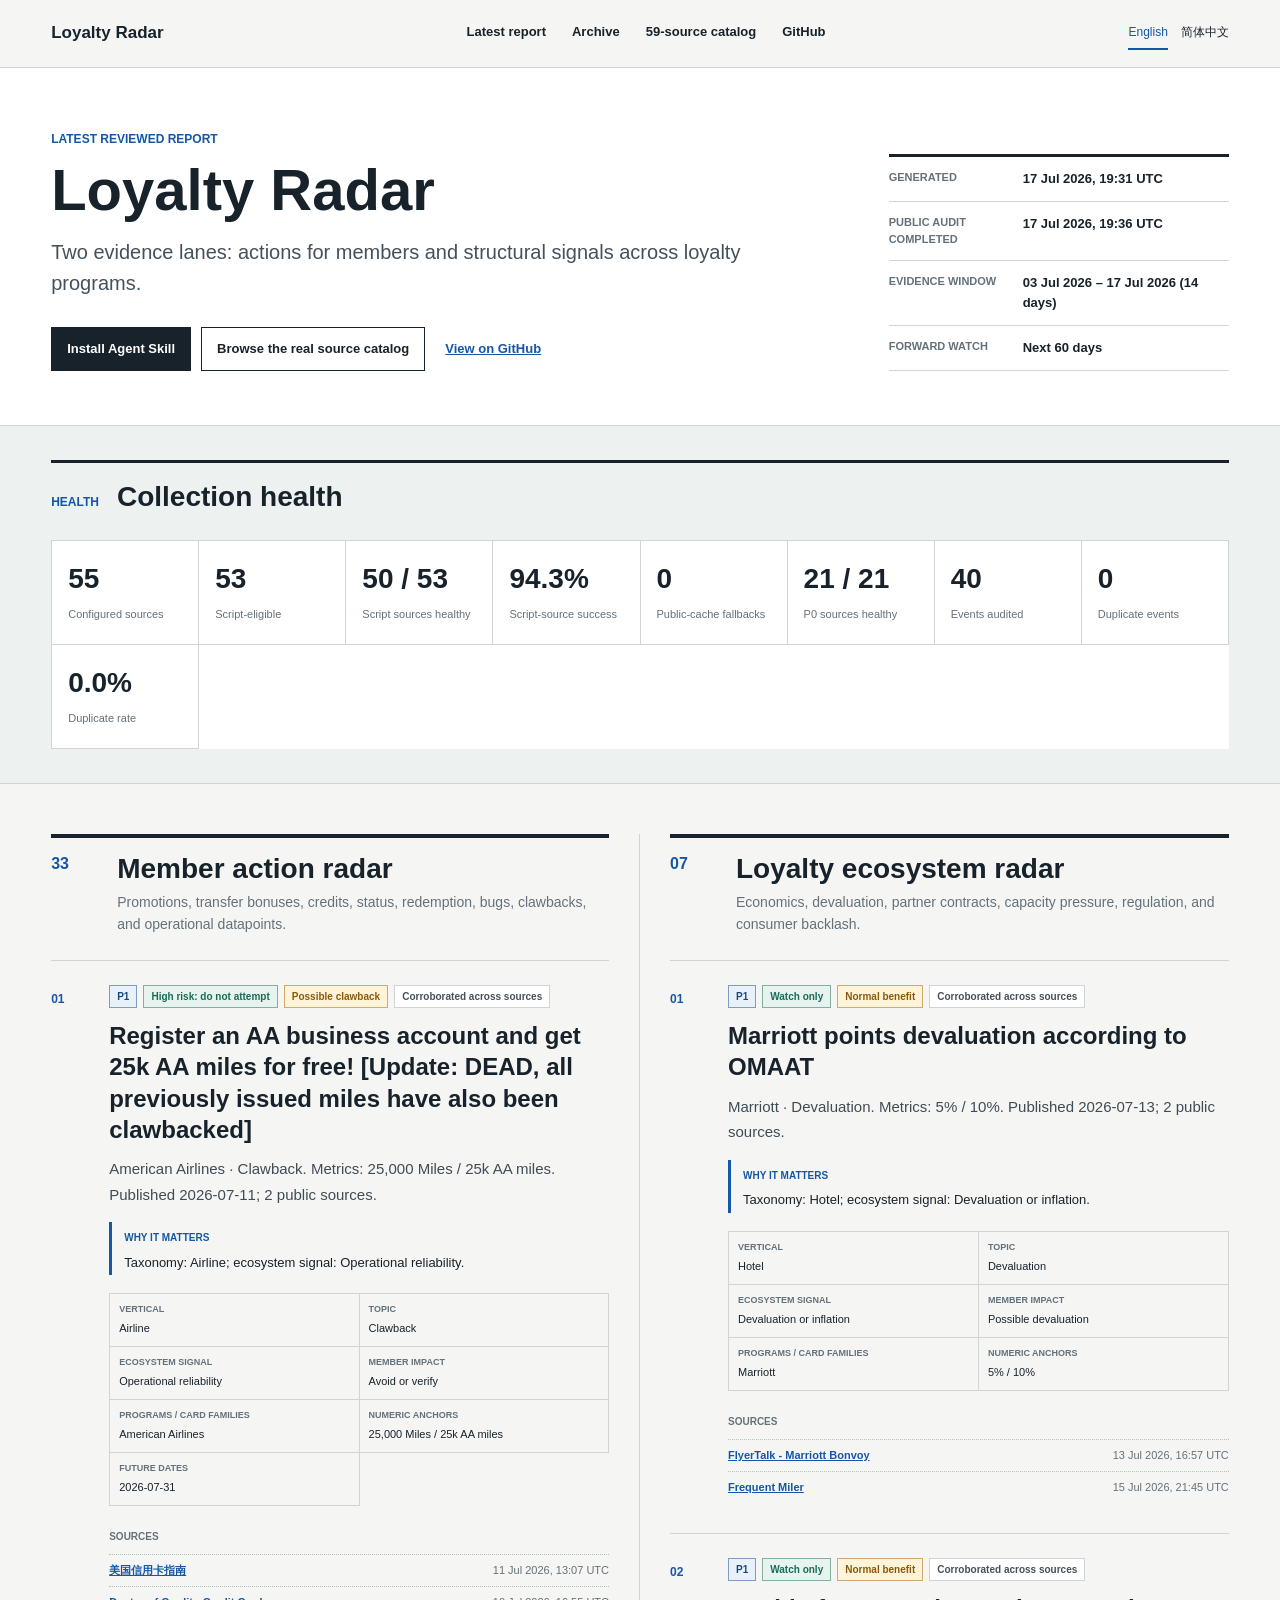
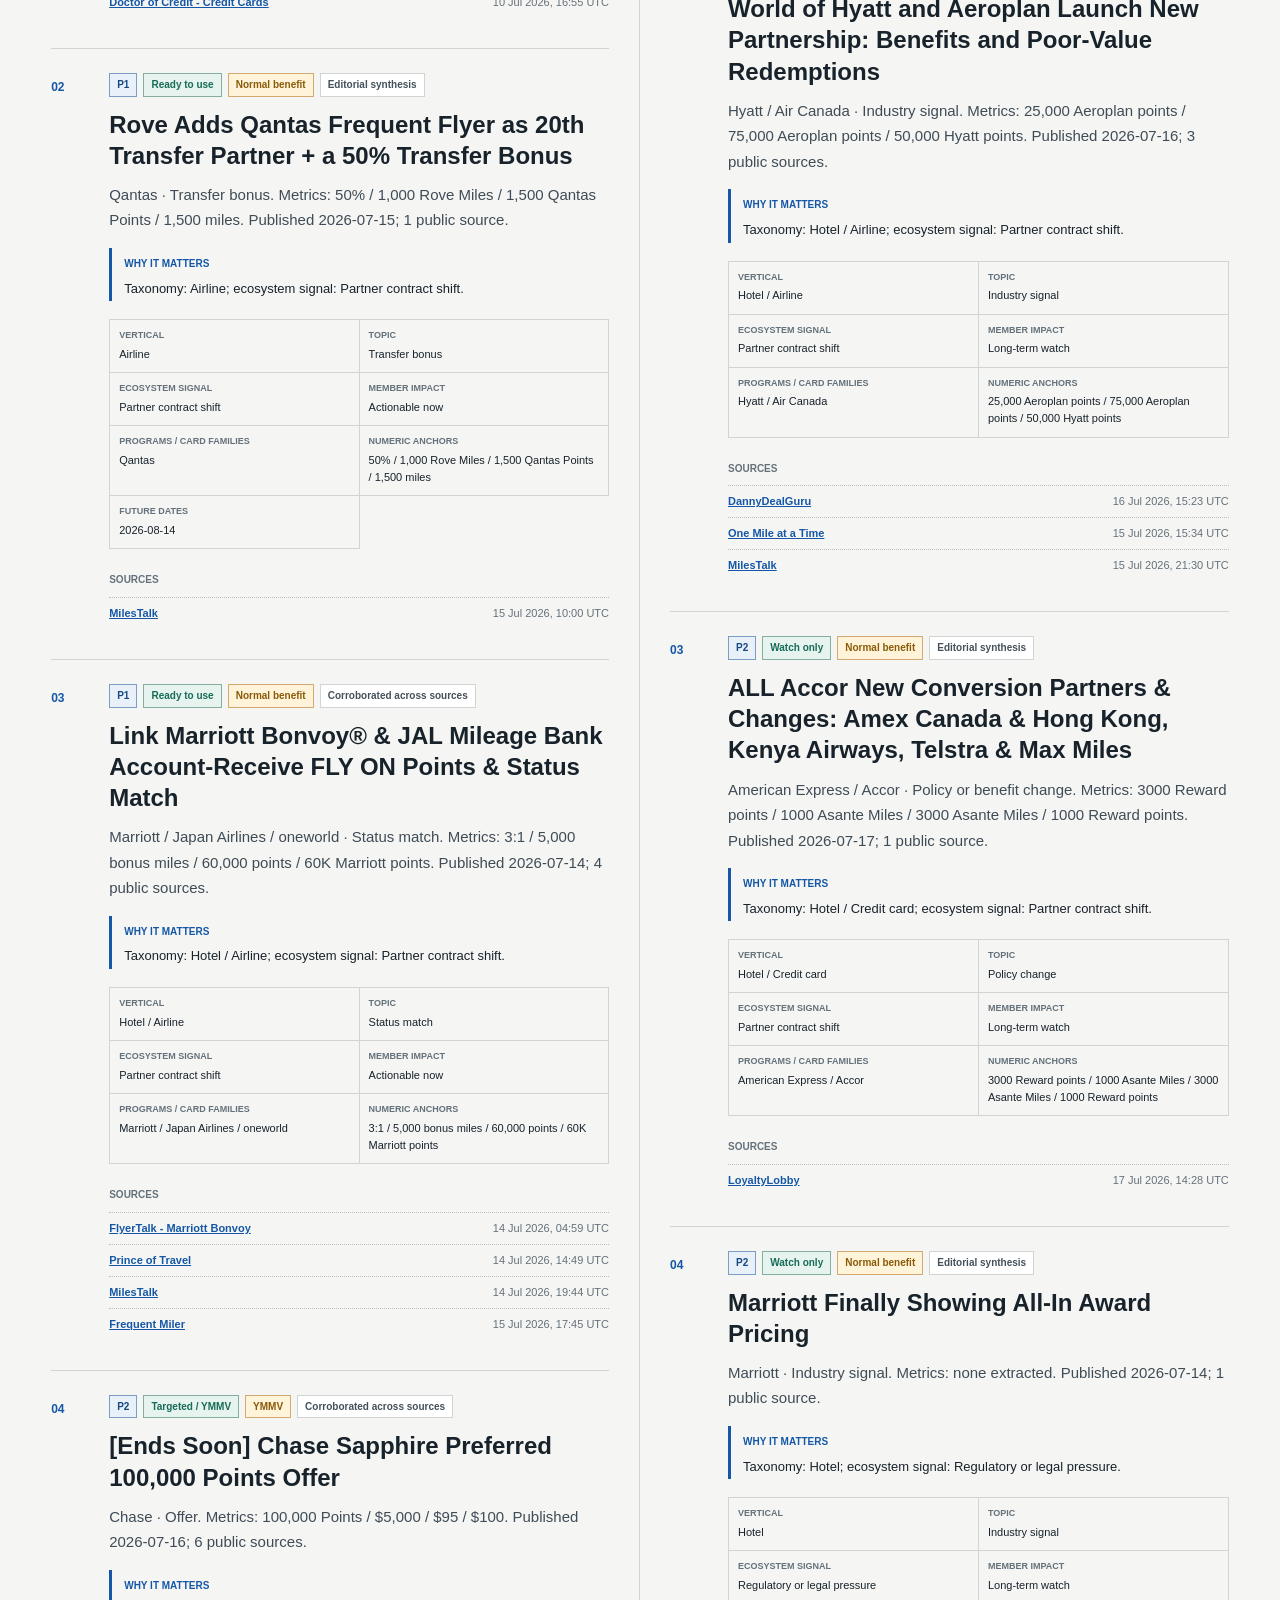
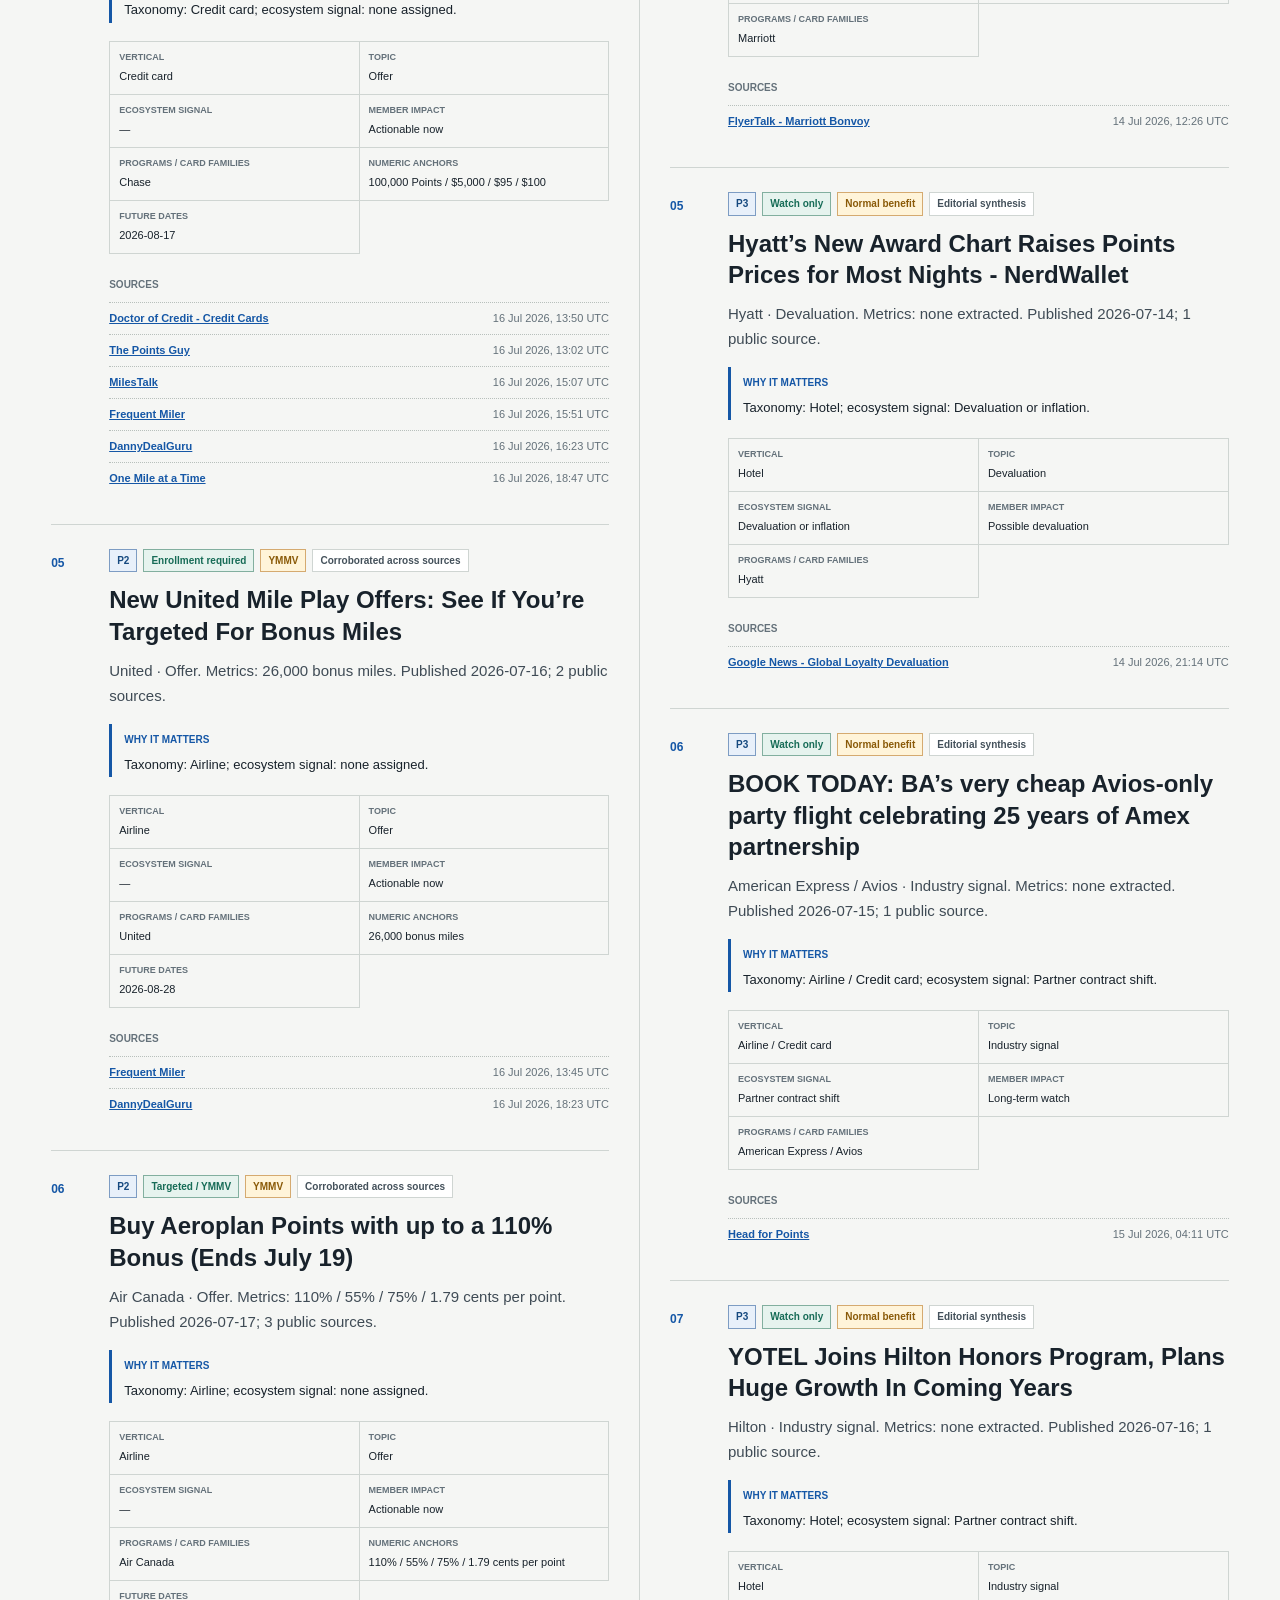
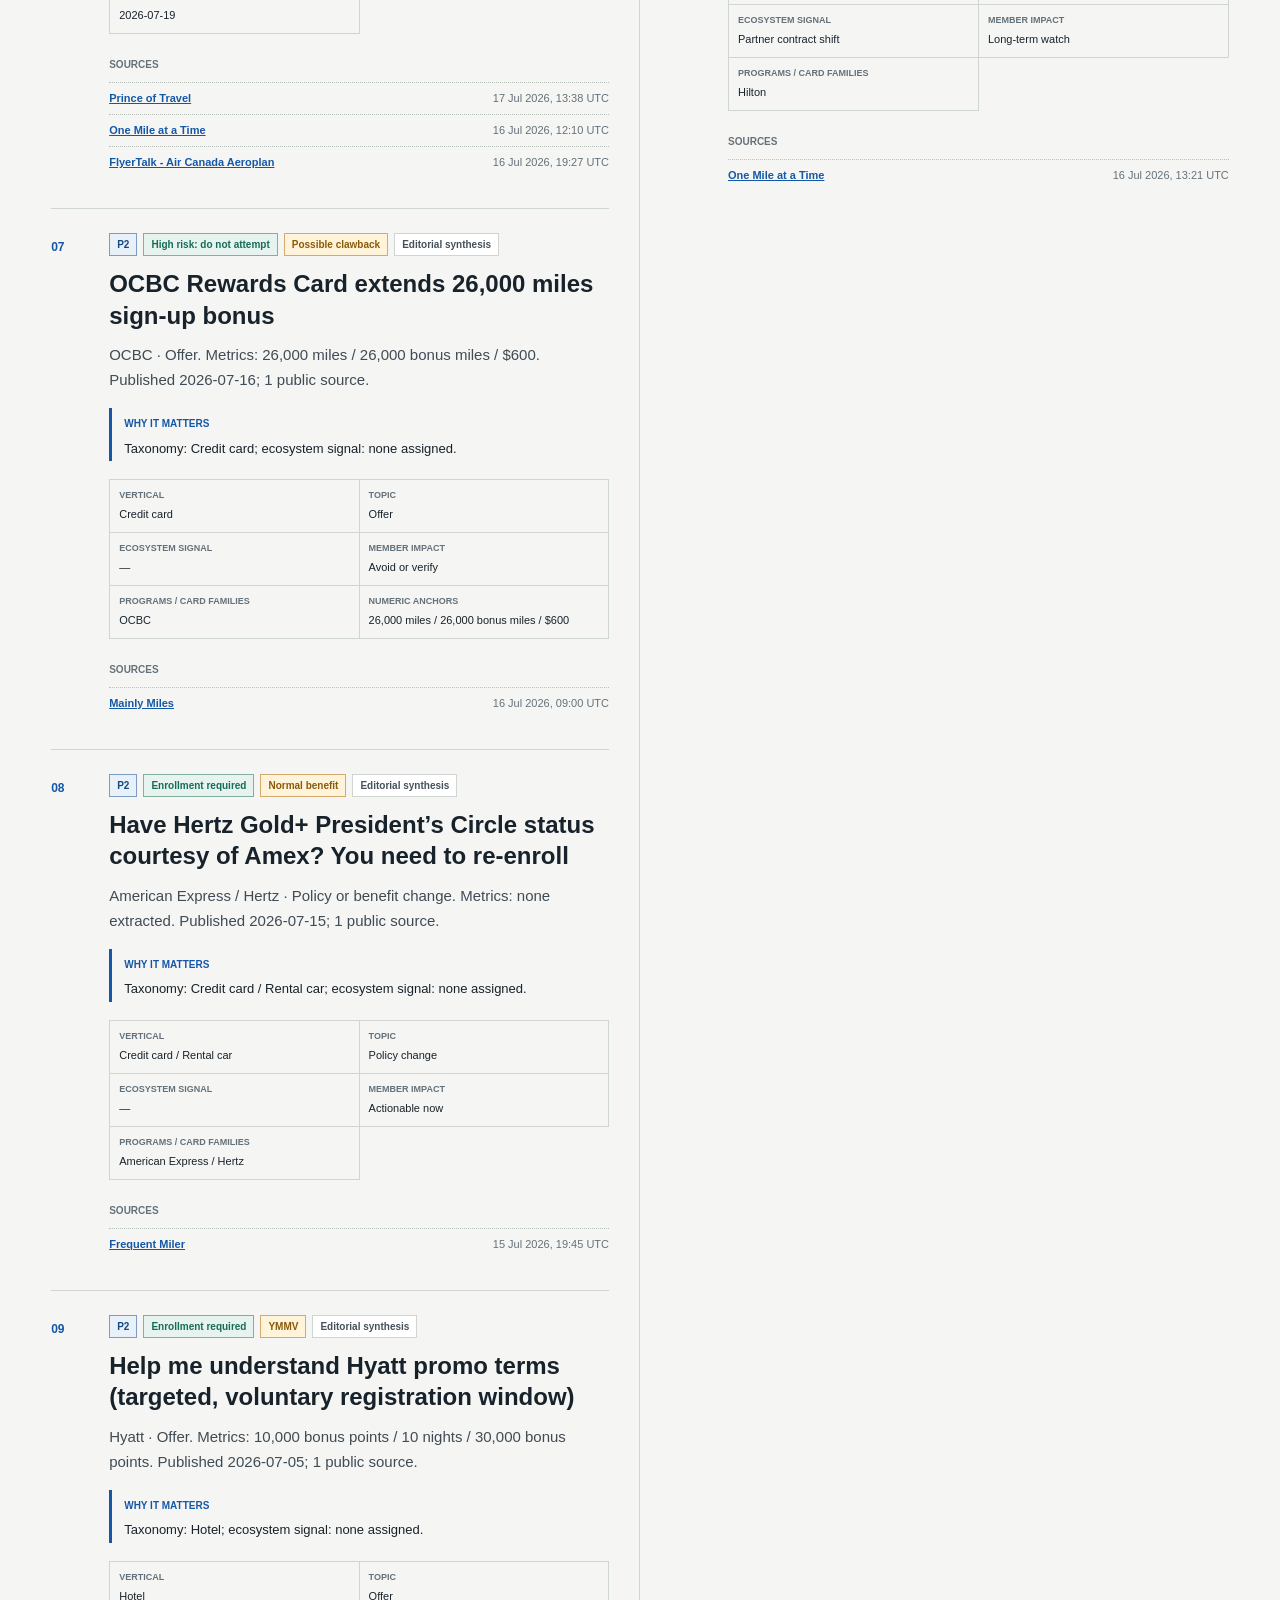
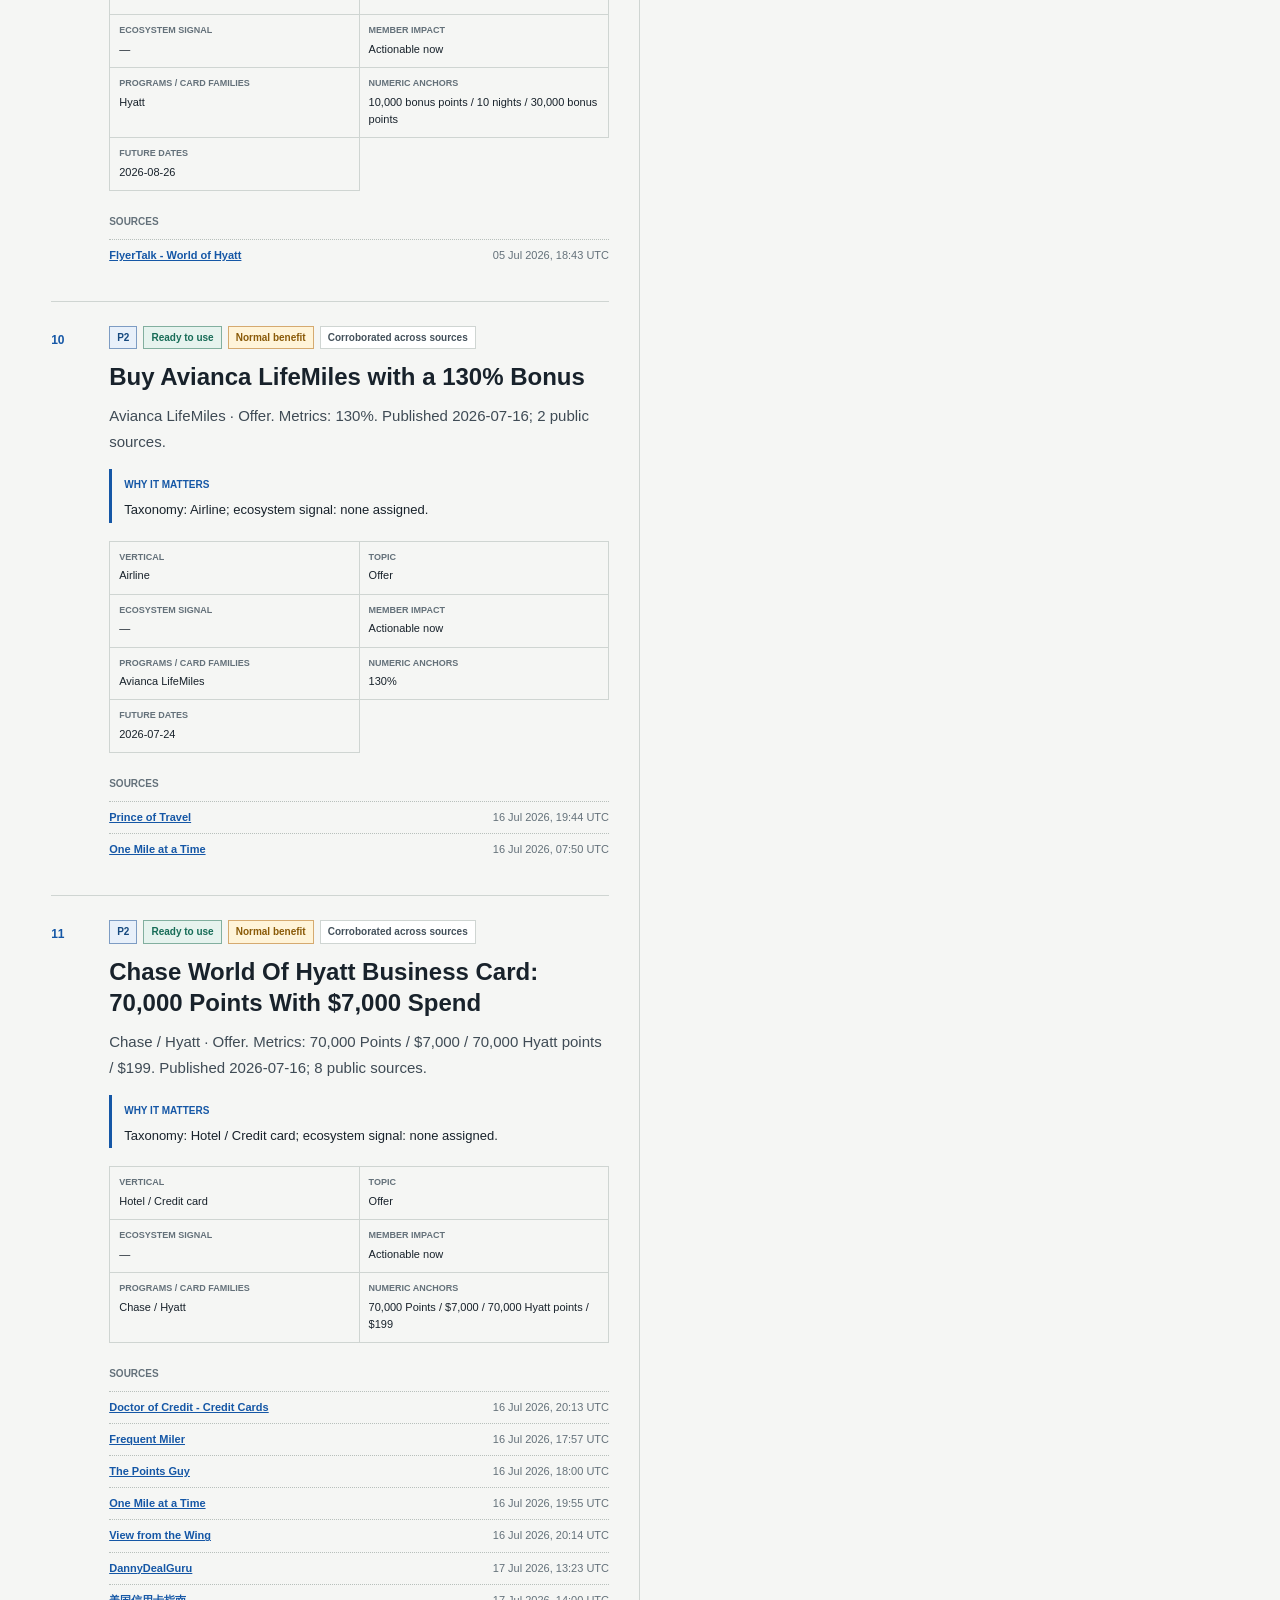
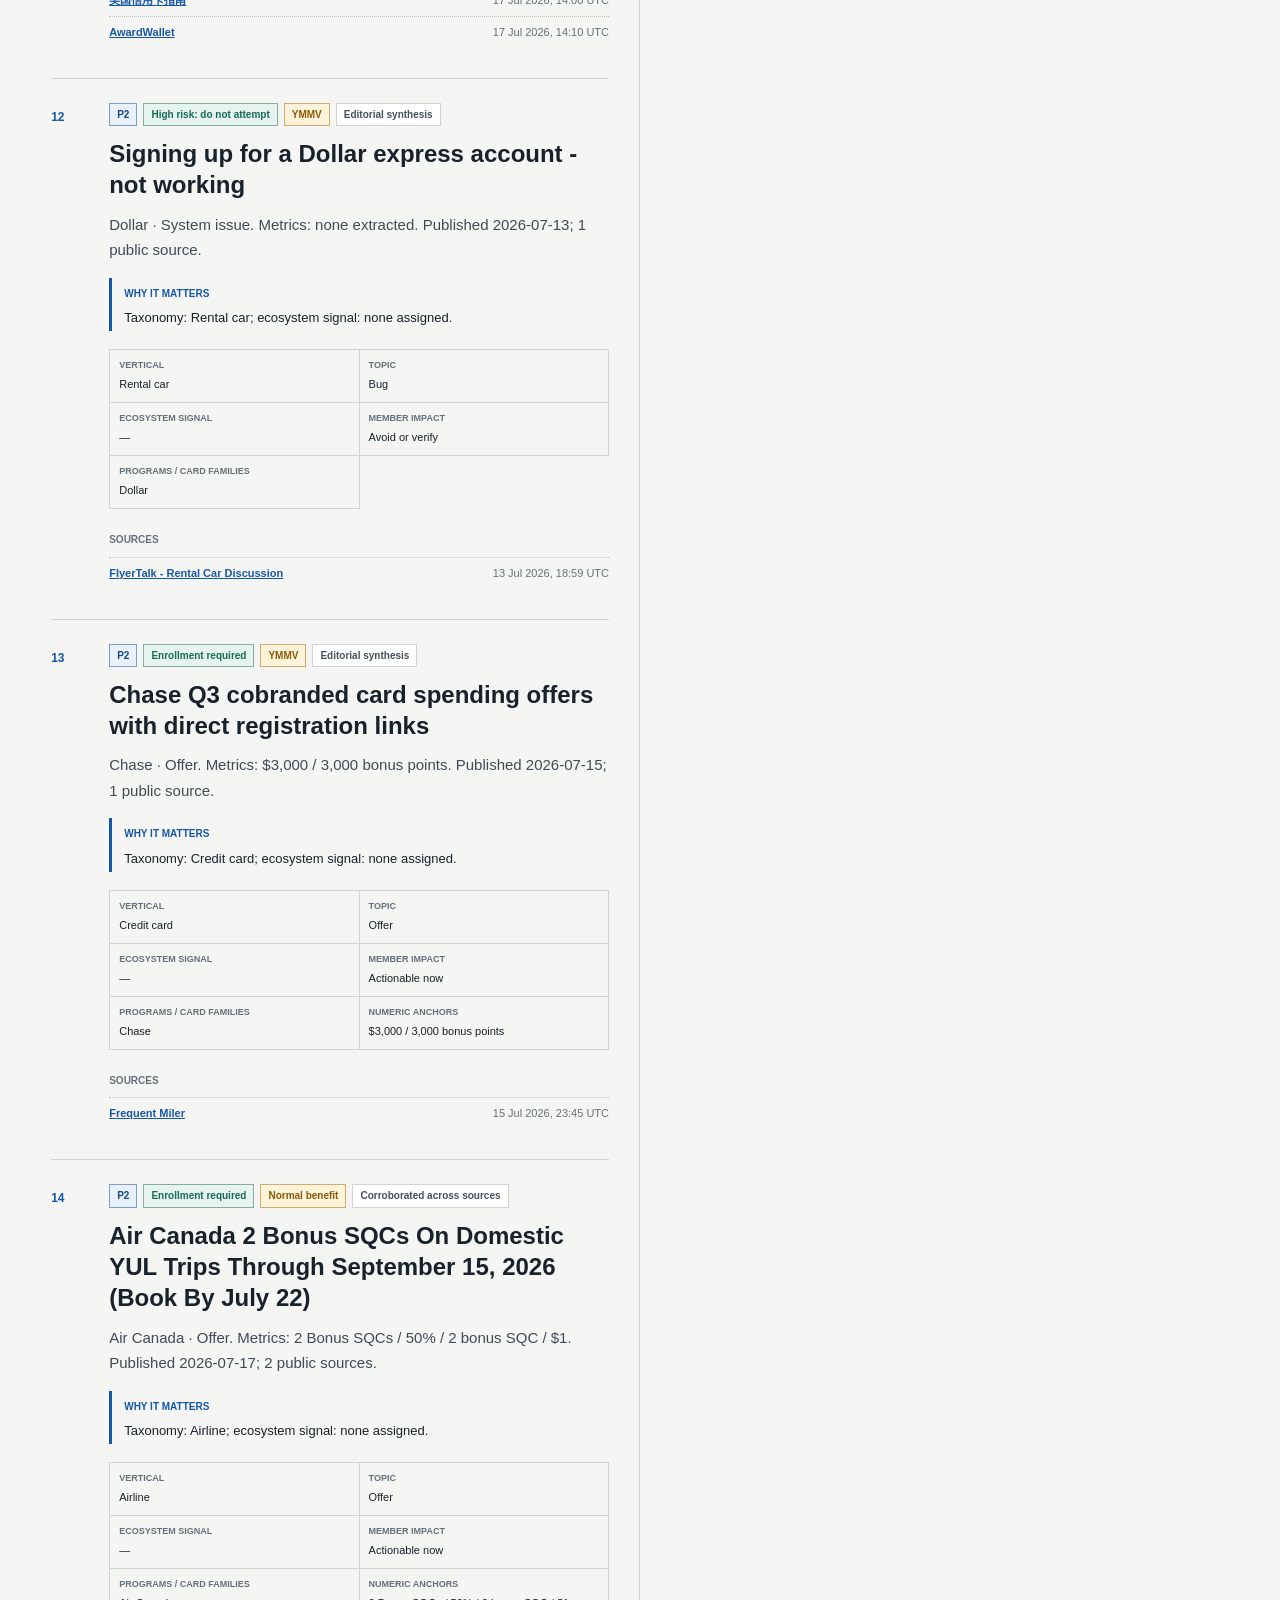
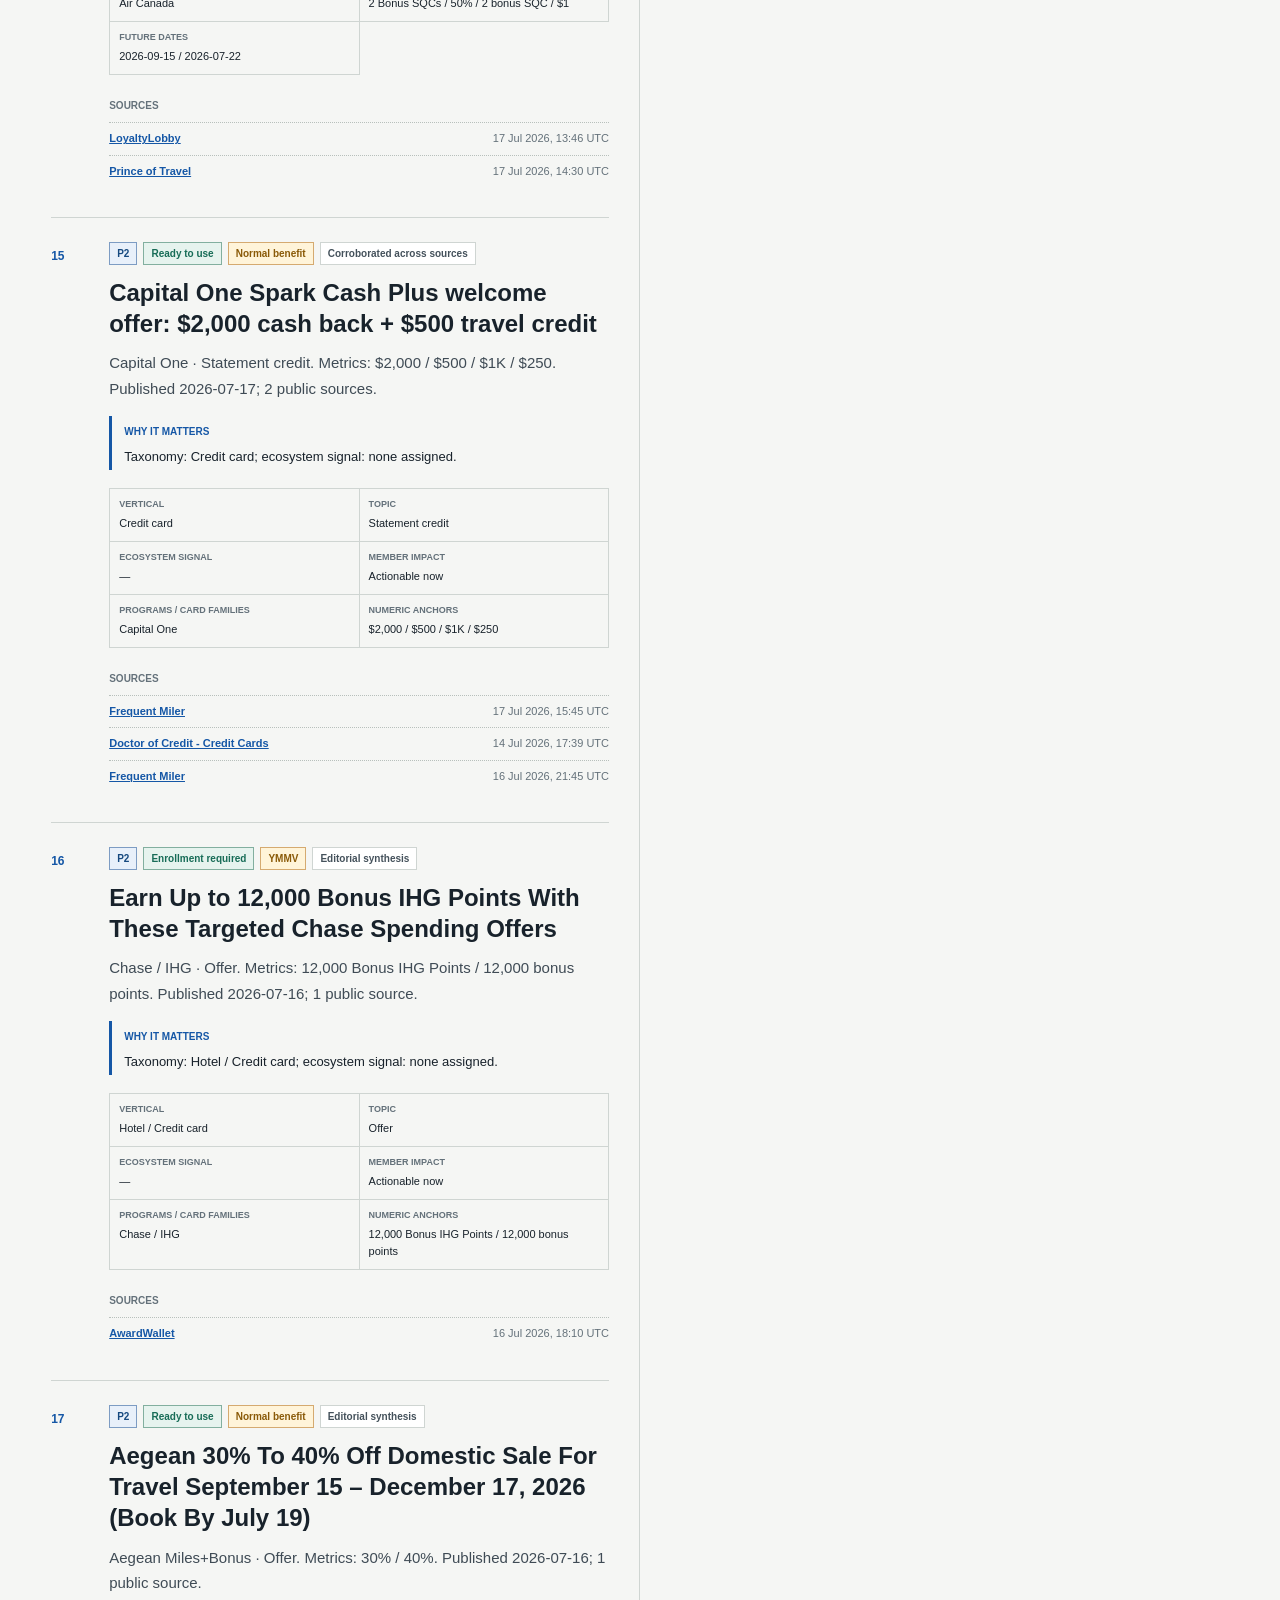
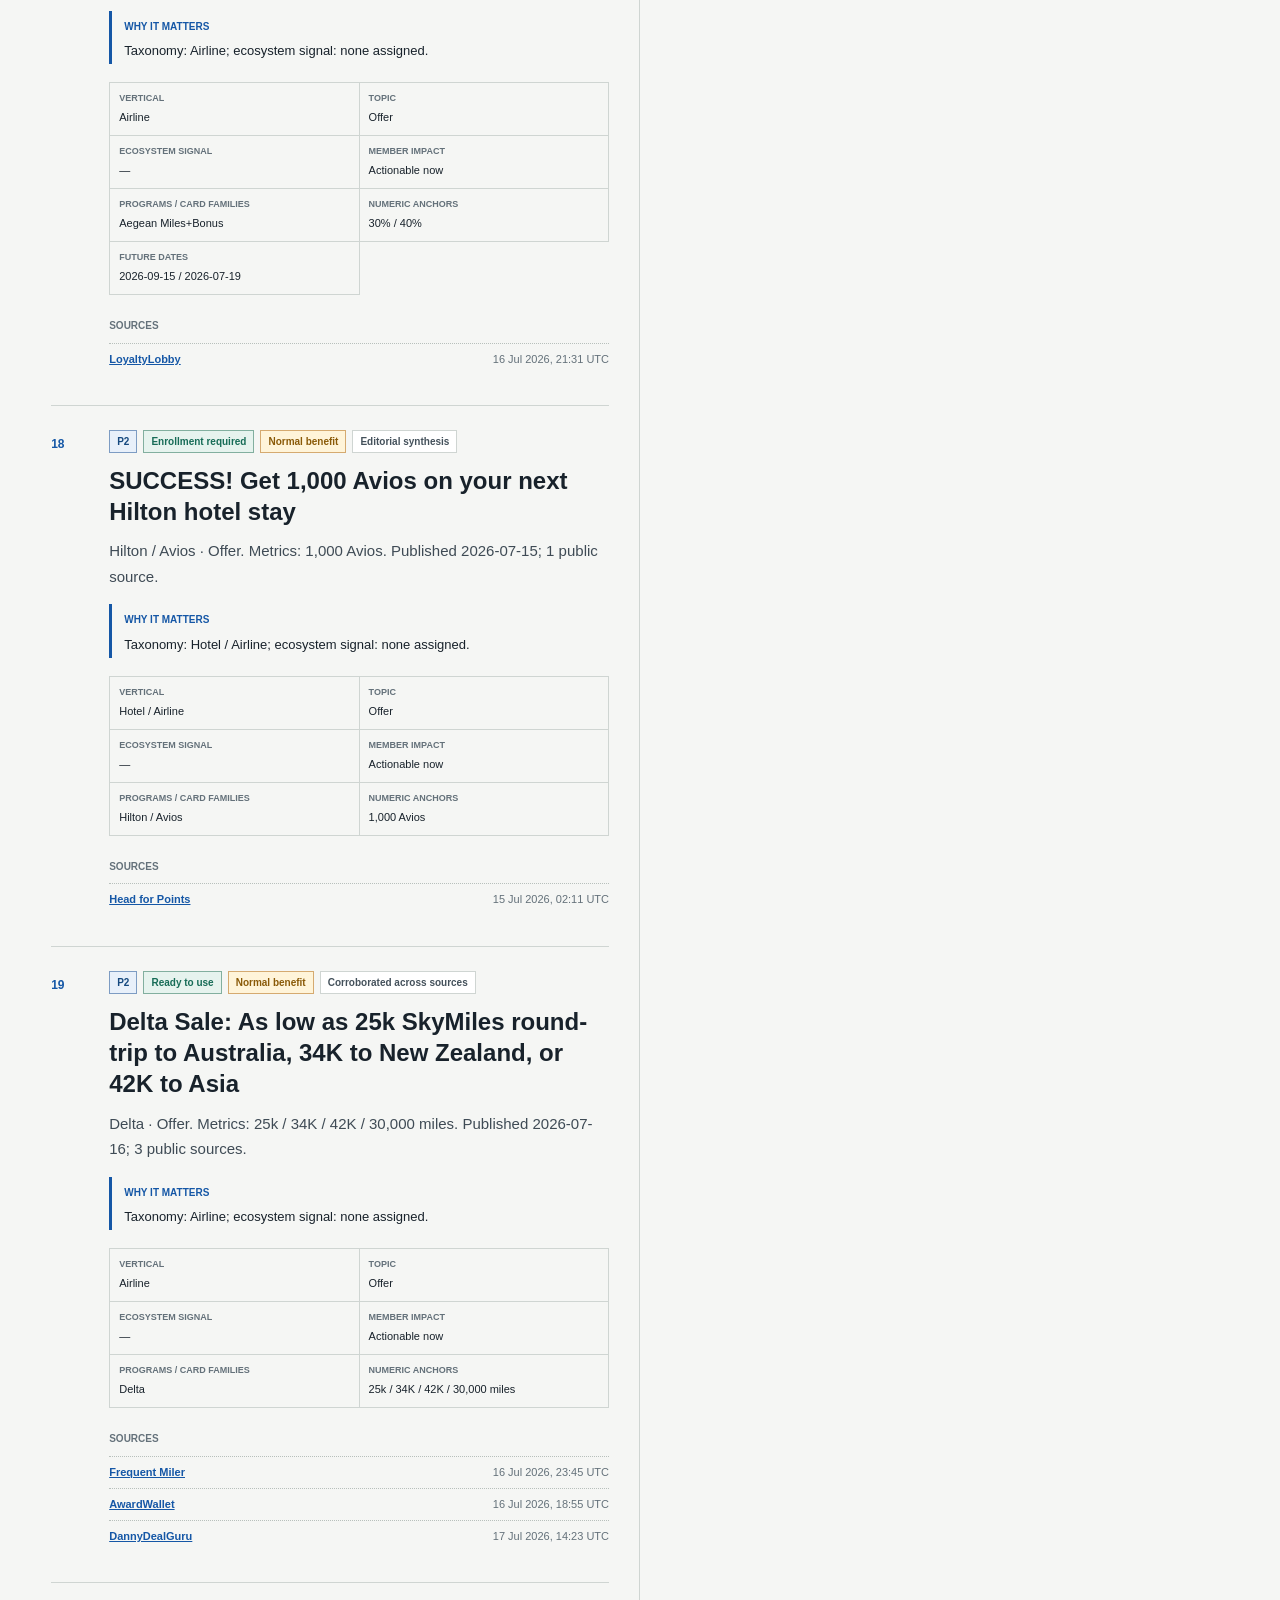
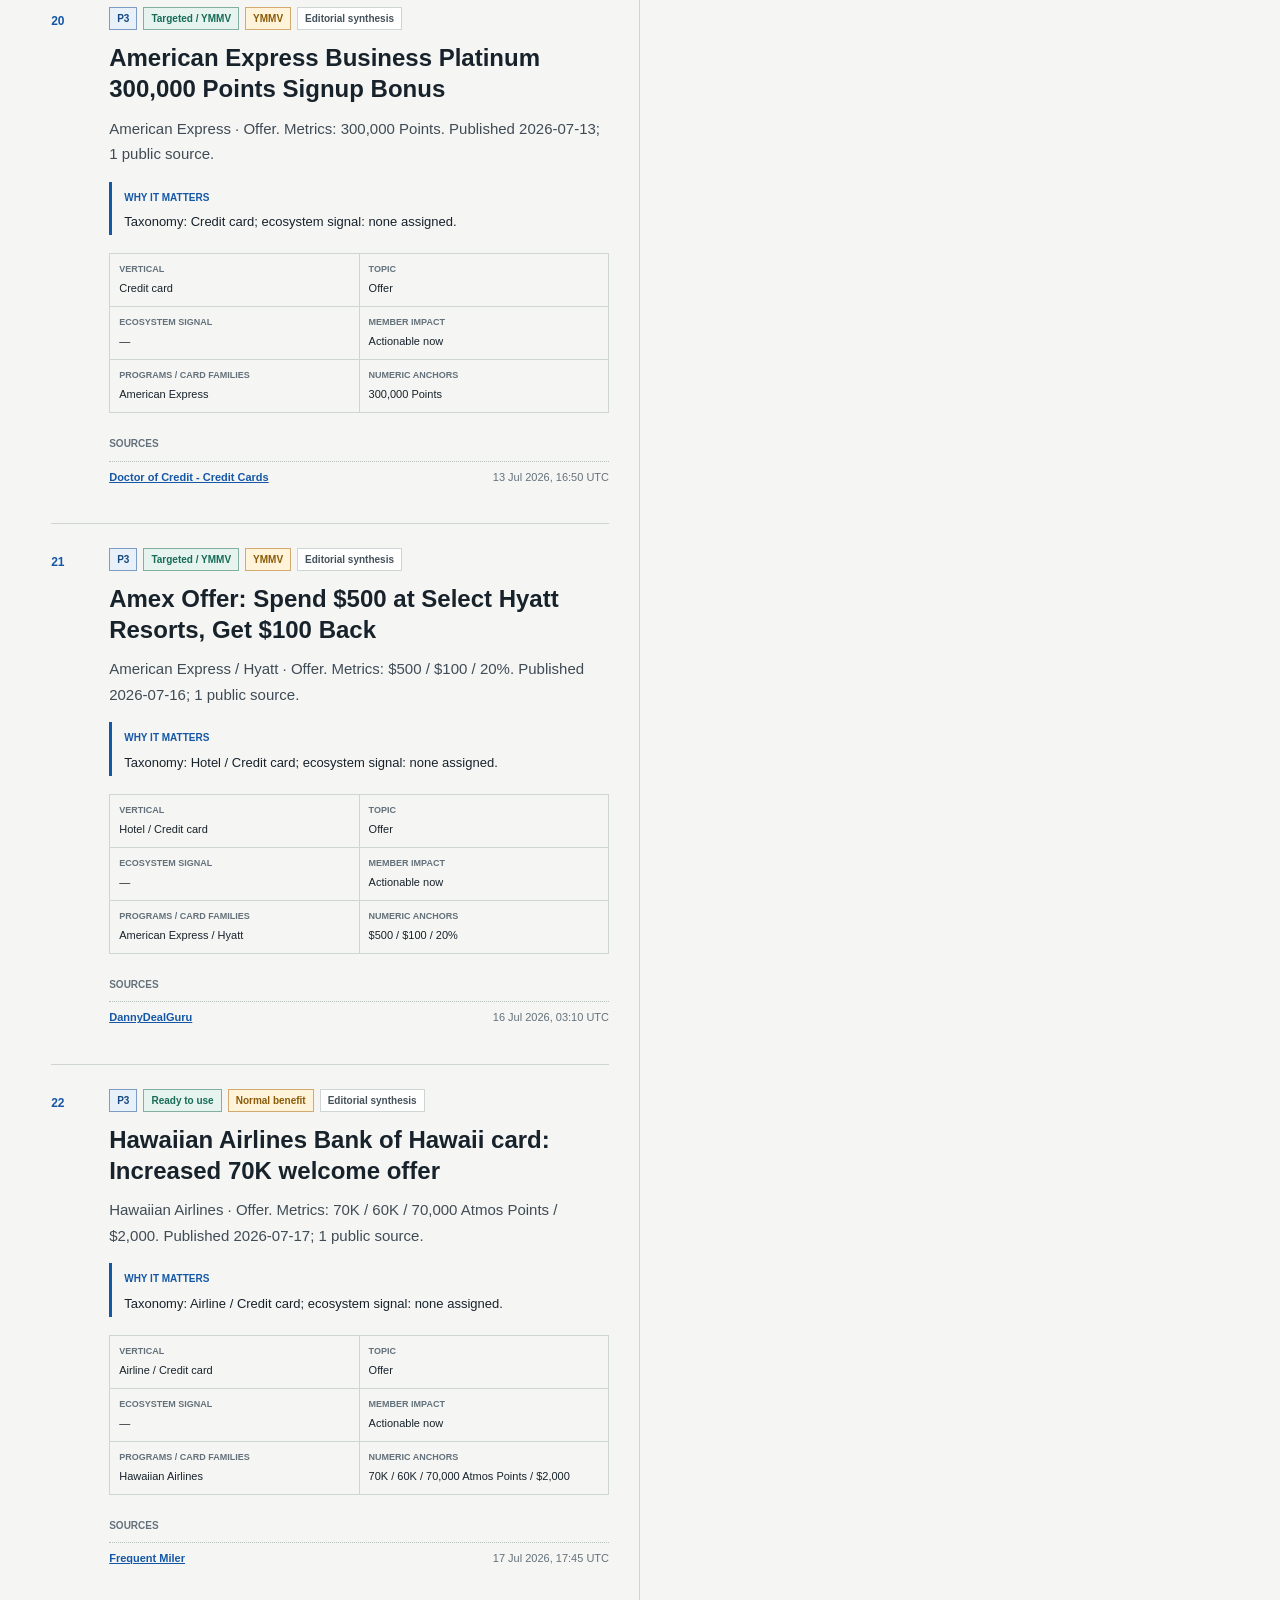
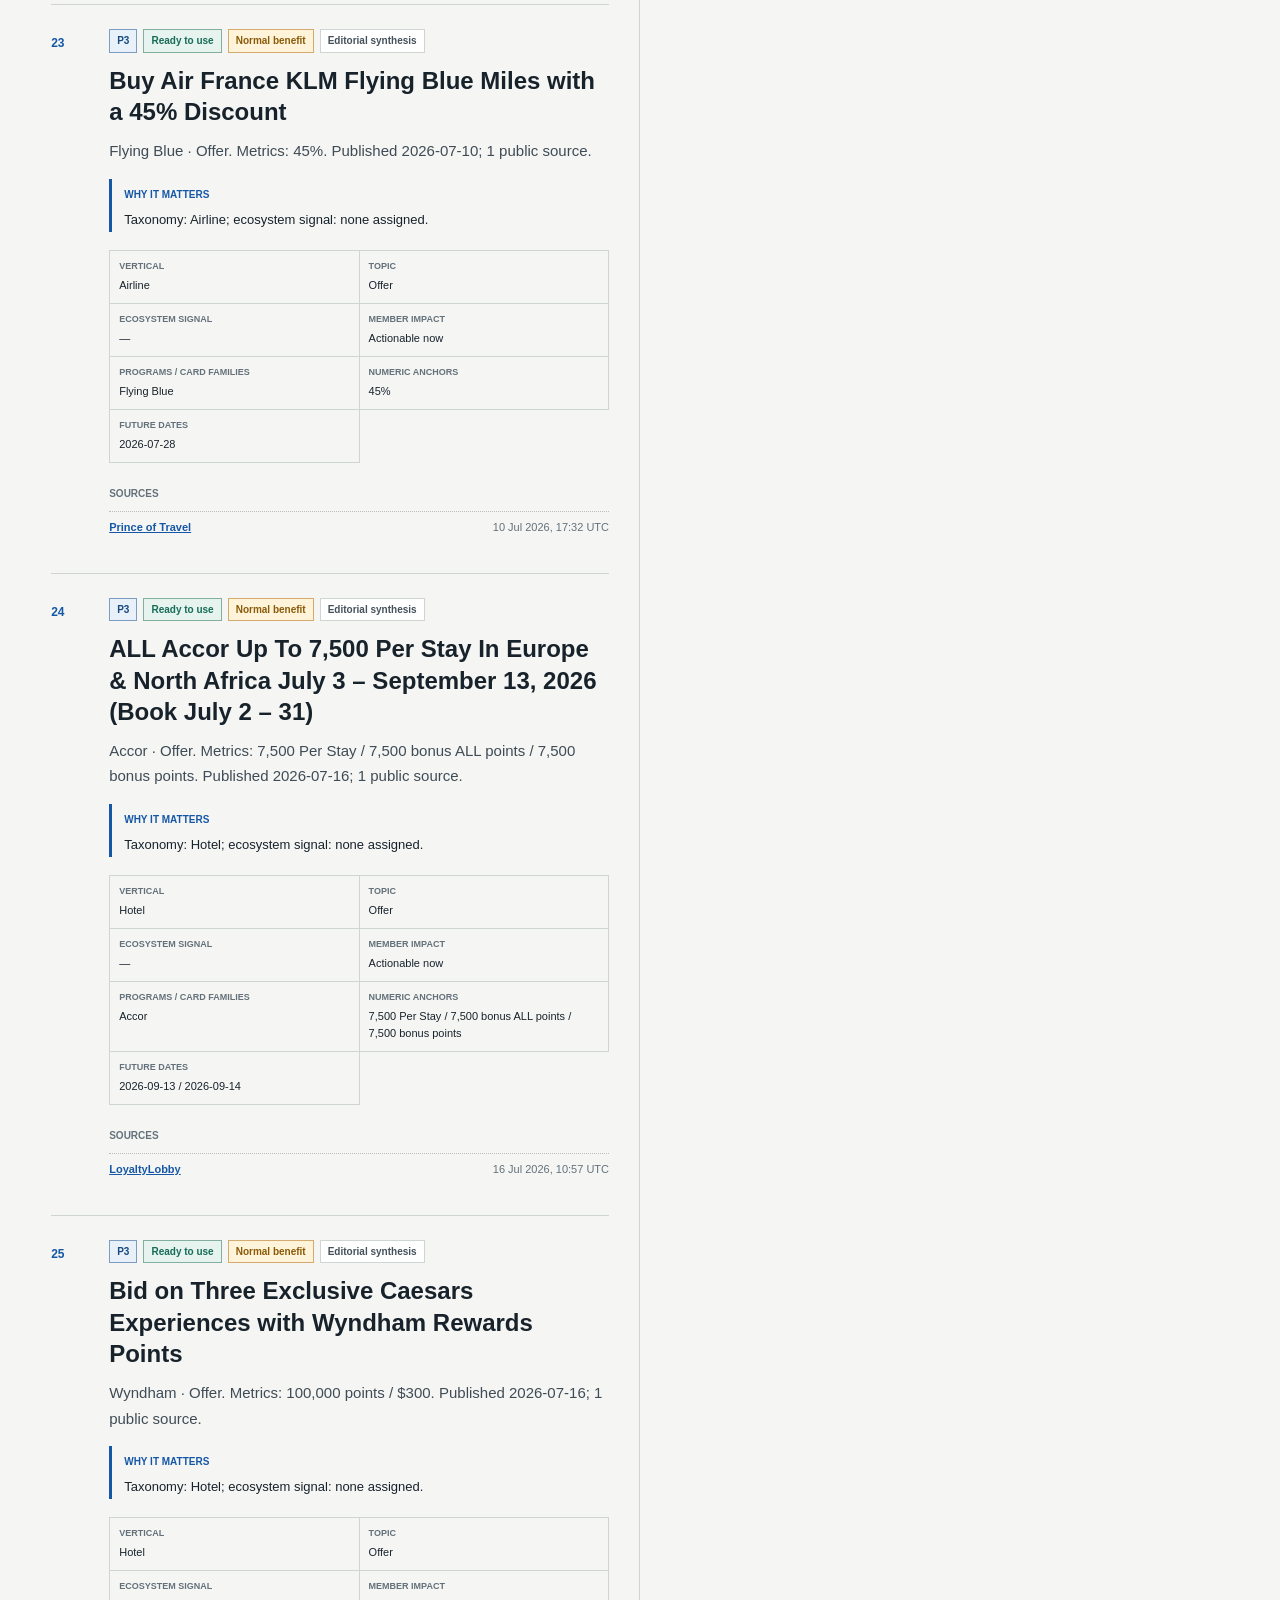
==== commit 1e86ffa9: "docs: regenerate factual Pages for fallback health" ====
--- a/docs/site/en/index.html
+++ b/docs/site/en/index.html
@@ -8,7 +8,7 @@
 <header class="site-header"><a class="brand" href="../en/">Loyalty Radar</a><nav class="primary-nav" aria-label="Primary navigation"><a href="../en/">Latest report</a><a href="../en/#archive">Archive</a><a href="../en/sources/">59-source catalog</a><a href="https://github.com/lonelydoctor/loyalty-radar">GitHub</a></nav><nav class="language-switch" aria-label="Language / 语言"><a class="current" href="../en/" hreflang="en">English</a><a class="" href="../zh-CN/" hreflang="zh-CN">简体中文</a></nav></header>
 <main id="content" class="report-page" data-report-state="published" data-report-contract="loyalty-radar-public-report/v1" data-report-id="2026-W29" data-window-hours="336" data-future-days="60">
 <section class="report-hero published" data-layout-check><div class="hero-copy"><p class="eyebrow">Latest reviewed report</p><h1>Loyalty Radar</h1><p class="hero-subtitle" data-critical-text>Two evidence lanes: actions for members and structural signals across loyalty programs.</p><div class="cta-row" data-layout-check><a class="button primary" href="https://github.com/lonelydoctor/loyalty-radar#30-second-quick-start">Install Agent Skill</a><a class="button secondary" href="../en/sources/">Browse the real source catalog</a><a class="text-link" href="https://github.com/lonelydoctor/loyalty-radar">View on GitHub</a></div></div><dl class="report-meta"><div><dt>Generated</dt><dd><time datetime="2026-07-17T19:31:27.009002+00:00">17 Jul 2026, 19:31 UTC</time></dd></div><div><dt>Public audit completed</dt><dd><time datetime="2026-07-17T19:36:51+00:00">17 Jul 2026, 19:36 UTC</time></dd></div><div><dt>Evidence window</dt><dd>03 Jul 2026 – 17 Jul 2026 (14 days)</dd></div><div><dt>Forward watch</dt><dd>Next 60 days</dd></div></dl></section>
-<section class="health-band" aria-labelledby="health-title" data-layout-check><div class="section-heading compact"><p class="eyebrow">Health</p><h2 id="health-title">Collection health</h2></div><div class="health-grid"><div class="health-metric" data-health="configured_sources"><strong>55</strong><span>Configured sources</span></div><div class="health-metric" data-health="script_eligible_sources"><strong>53</strong><span>Script-eligible</span></div><div class="health-metric" data-health="script_ok_sources"><strong>50 / 53</strong><span>Script sources healthy</span></div><div class="health-metric" data-health="script_ok_rate"><strong>94.3%</strong><span>Script-source success</span></div><div class="health-metric" data-health="p0_ok_sources"><strong>21 / 21</strong><span>P0 sources healthy</span></div><div class="health-metric" data-health="events_checked"><strong>40</strong><span>Events audited</span></div><div class="health-metric" data-health="duplicate_events"><strong>0</strong><span>Duplicate events</span></div><div class="health-metric" data-health="duplicate_rate"><strong>0.0%</strong><span>Duplicate rate</span></div></div></section><section class="lane-grid" data-layout-check><section class="lane lane-c-end" aria-labelledby="lane-c-end"><div class="lane-heading"><span>33</span><div><h2 id="lane-c-end">Member action radar</h2><p>Promotions, transfer bonuses, credits, status, redemption, bugs, clawbacks, and operational datapoints.</p></div></div><article class="event" data-event-id="905d78c9168a4f" data-event-locale="en" data-layout-check>
+<section class="health-band" aria-labelledby="health-title" data-layout-check><div class="section-heading compact"><p class="eyebrow">Health</p><h2 id="health-title">Collection health</h2></div><div class="health-grid"><div class="health-metric" data-health="configured_sources"><strong>55</strong><span>Configured sources</span></div><div class="health-metric" data-health="script_eligible_sources"><strong>53</strong><span>Script-eligible</span></div><div class="health-metric" data-health="script_ok_sources"><strong>50 / 53</strong><span>Script sources healthy</span></div><div class="health-metric" data-health="script_ok_rate"><strong>94.3%</strong><span>Script-source success</span></div><div class="health-metric" data-health="fallback_sources"><strong>0</strong><span>Public-cache fallbacks</span></div><div class="health-metric" data-health="p0_ok_sources"><strong>21 / 21</strong><span>P0 sources healthy</span></div><div class="health-metric" data-health="events_checked"><strong>40</strong><span>Events audited</span></div><div class="health-metric" data-health="duplicate_events"><strong>0</strong><span>Duplicate events</span></div><div class="health-metric" data-health="duplicate_rate"><strong>0.0%</strong><span>Duplicate rate</span></div></div></section><section class="lane-grid" data-layout-check><section class="lane lane-c-end" aria-labelledby="lane-c-end"><div class="lane-heading"><span>33</span><div><h2 id="lane-c-end">Member action radar</h2><p>Promotions, transfer bonuses, credits, status, redemption, bugs, clawbacks, and operational datapoints.</p></div></div><article class="event" data-event-id="905d78c9168a4f" data-event-locale="en" data-layout-check>
 <div class="event-sequence">01</div><div class="event-content"><div class="badges"><span class="badge priority">P1</span><span class="badge action">High risk: do not attempt</span><span class="badge risk">Possible clawback</span><span class="badge confidence">Corroborated across sources</span></div>
 <h3 class="event-title" data-critical-text>Register an AA business account and get 25k AA miles for free! [Update: DEAD, all previously issued miles have also been clawbacked]</h3><p class="event-summary">American Airlines · Clawback. Metrics: 25,000 Miles / 25k AA miles. Published 2026-07-11; 2 public sources.</p>
 <div class="why"><span>Why it matters</span><p>Taxonomy: Airline; ecosystem signal: Operational reliability.</p></div>
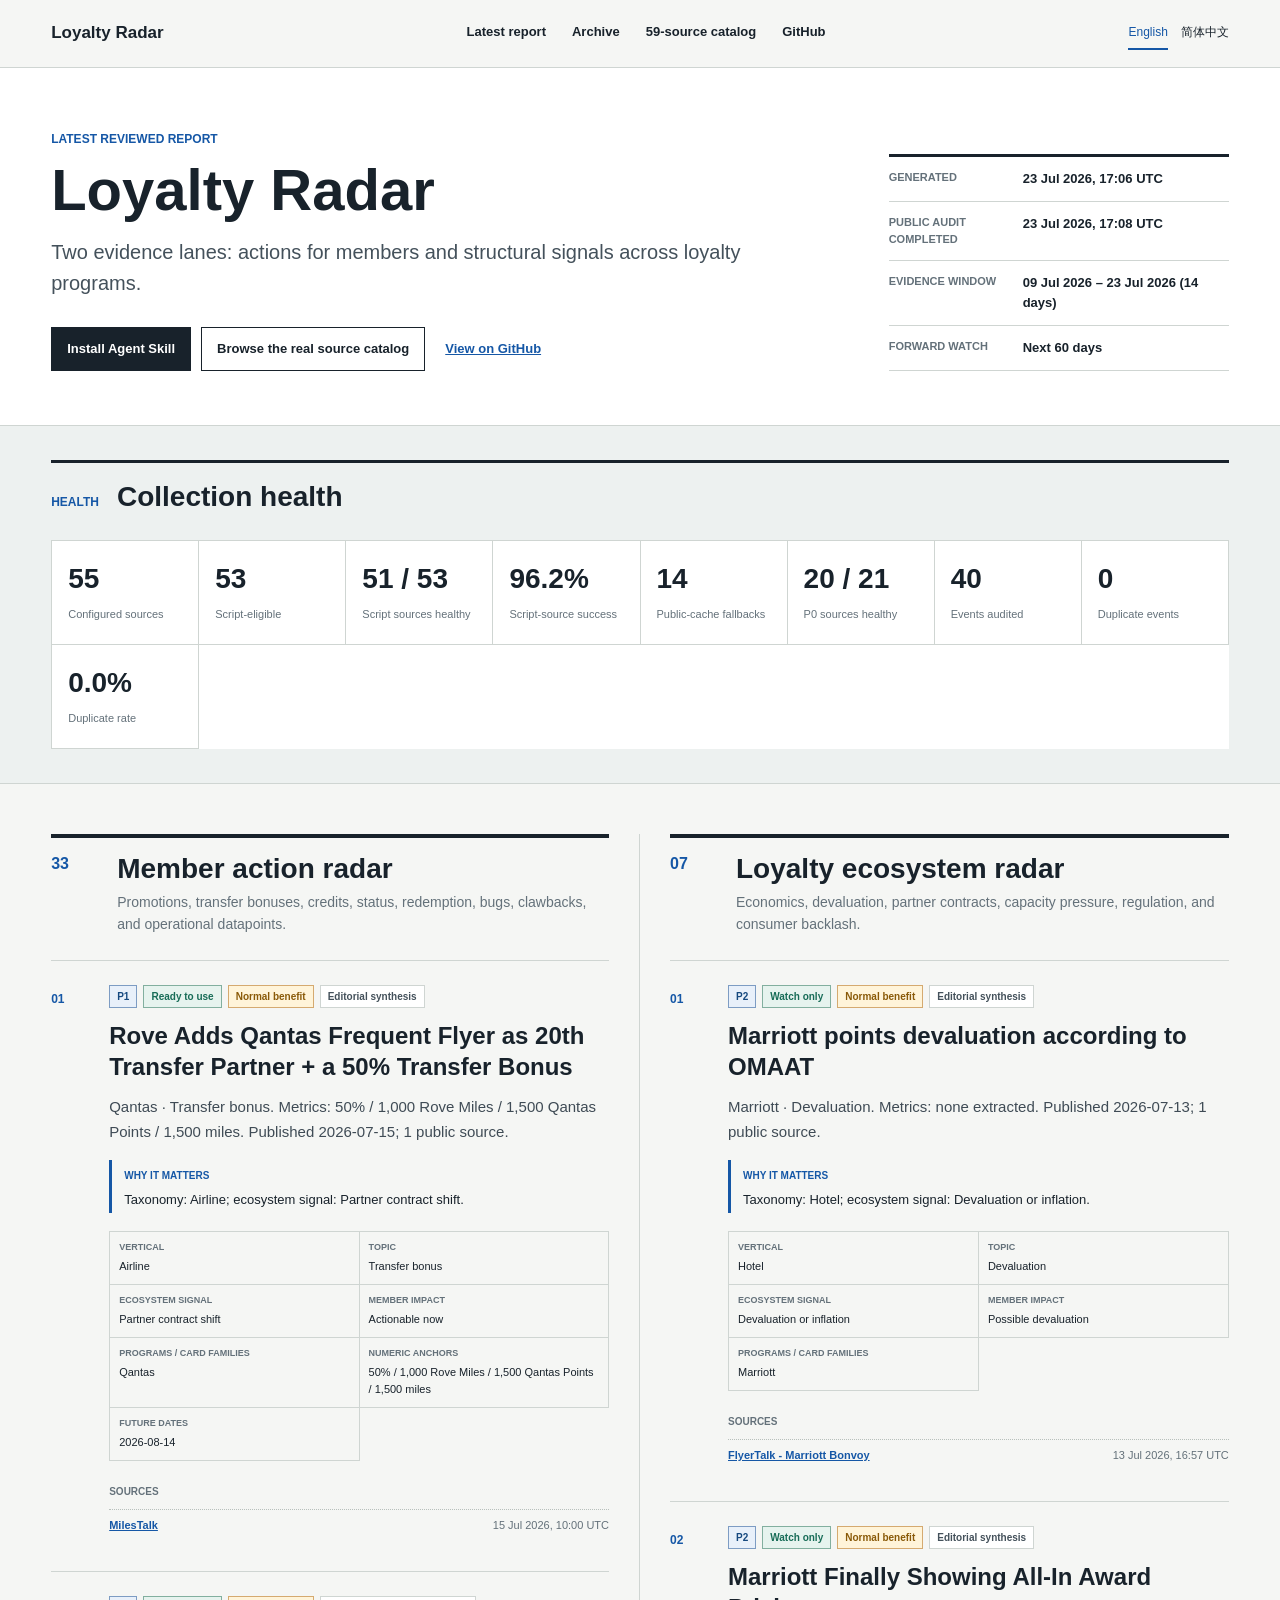
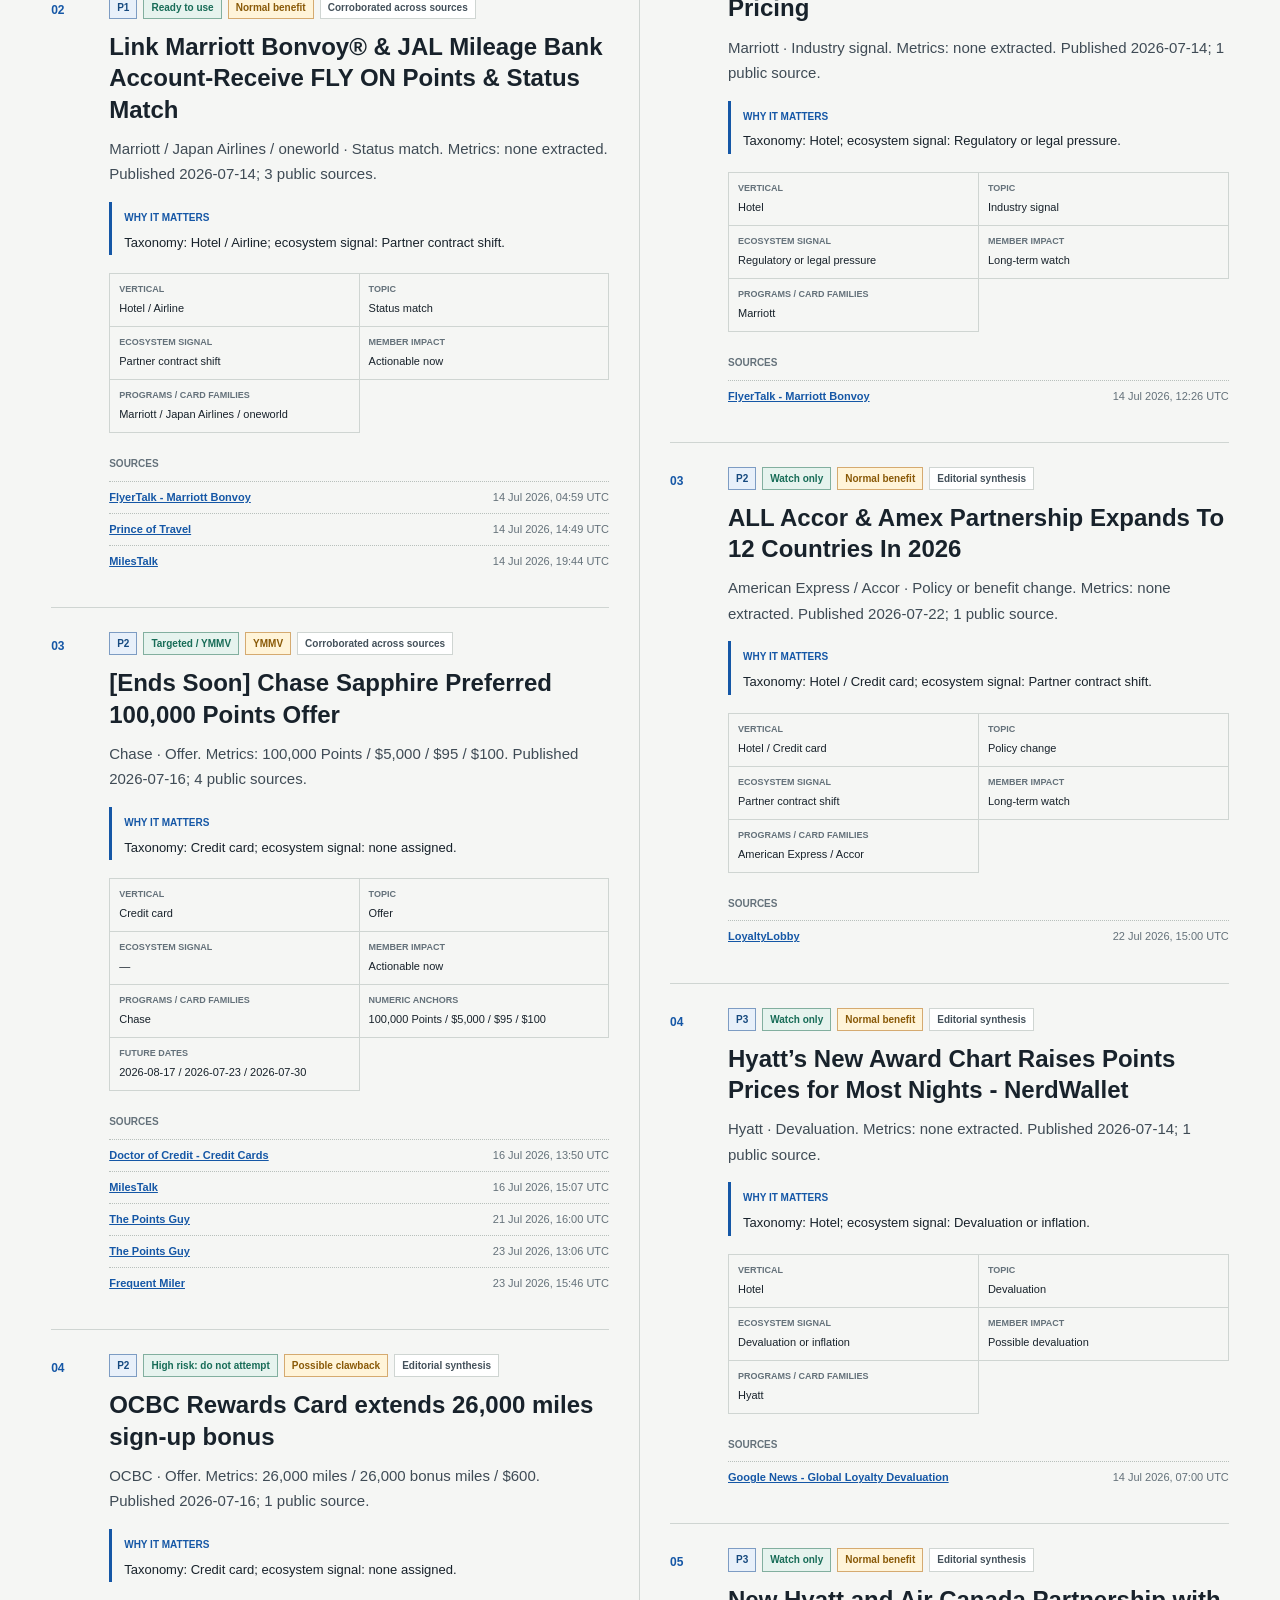
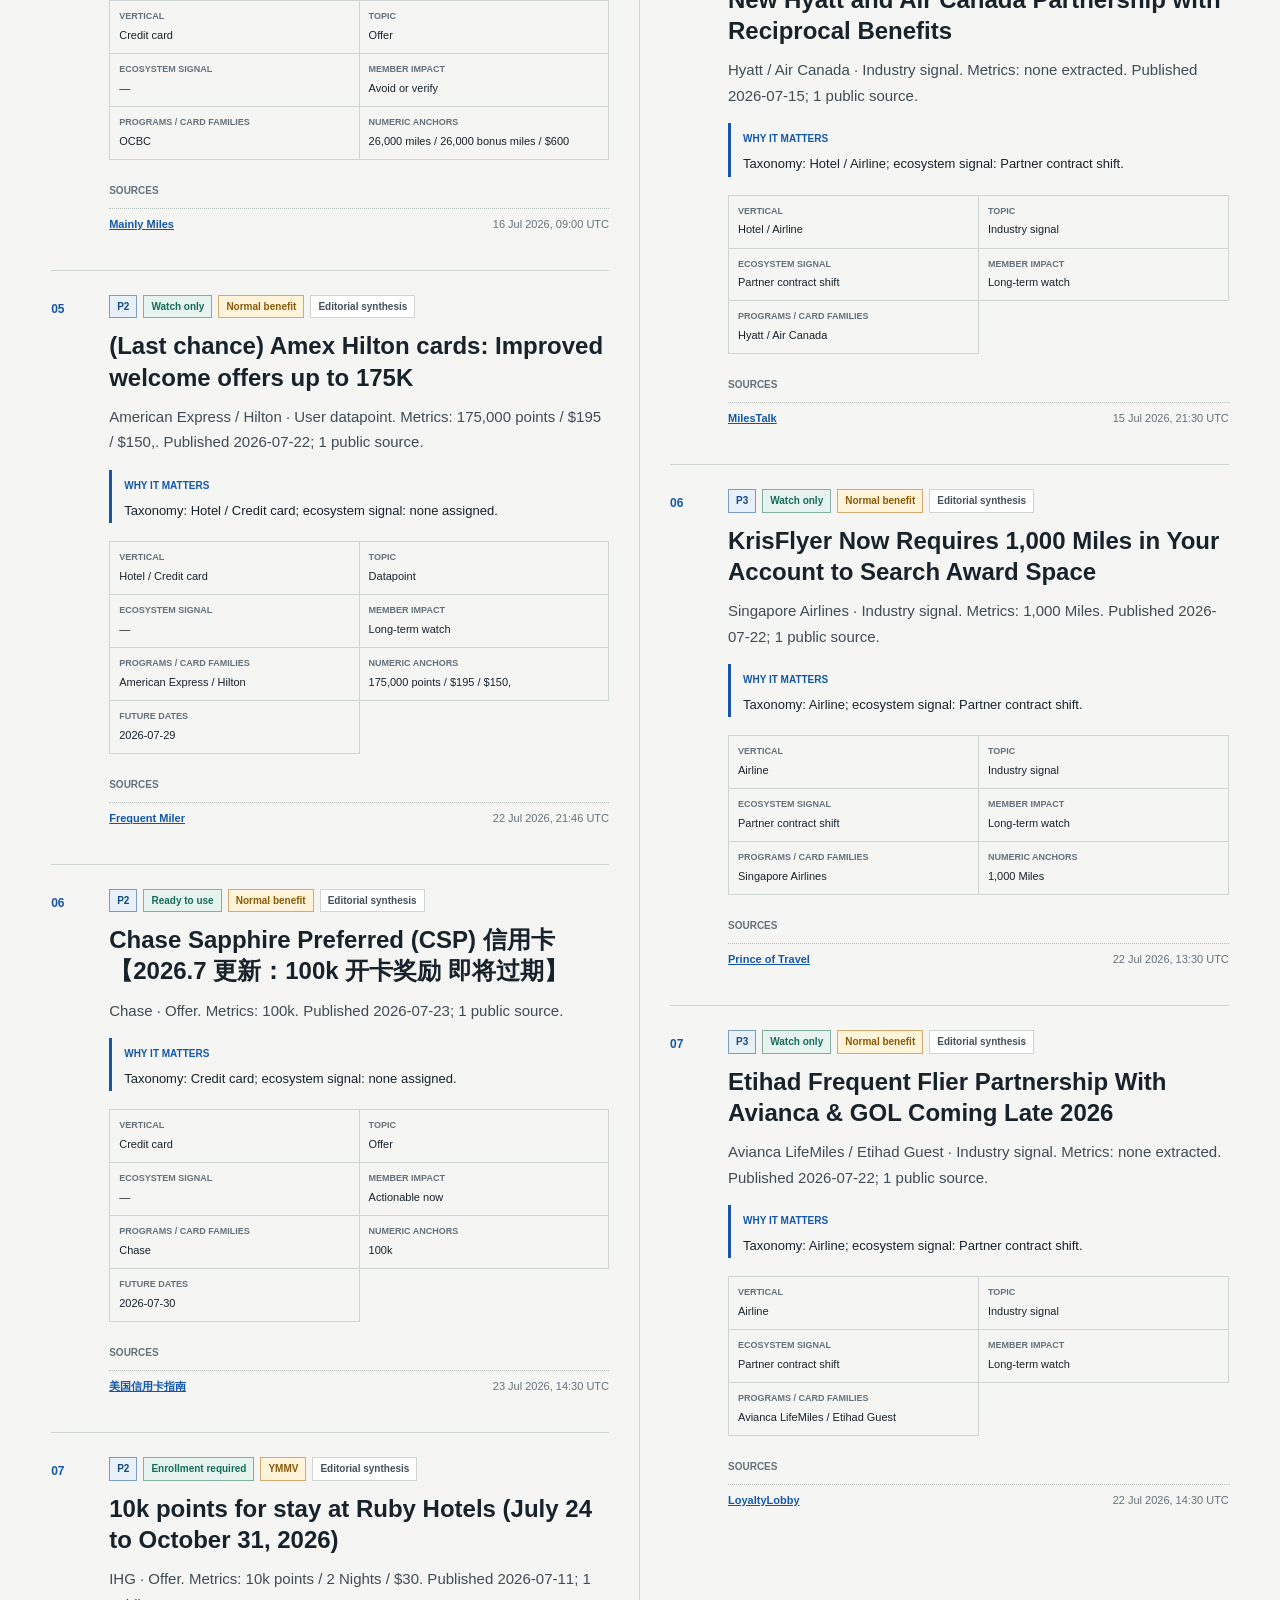
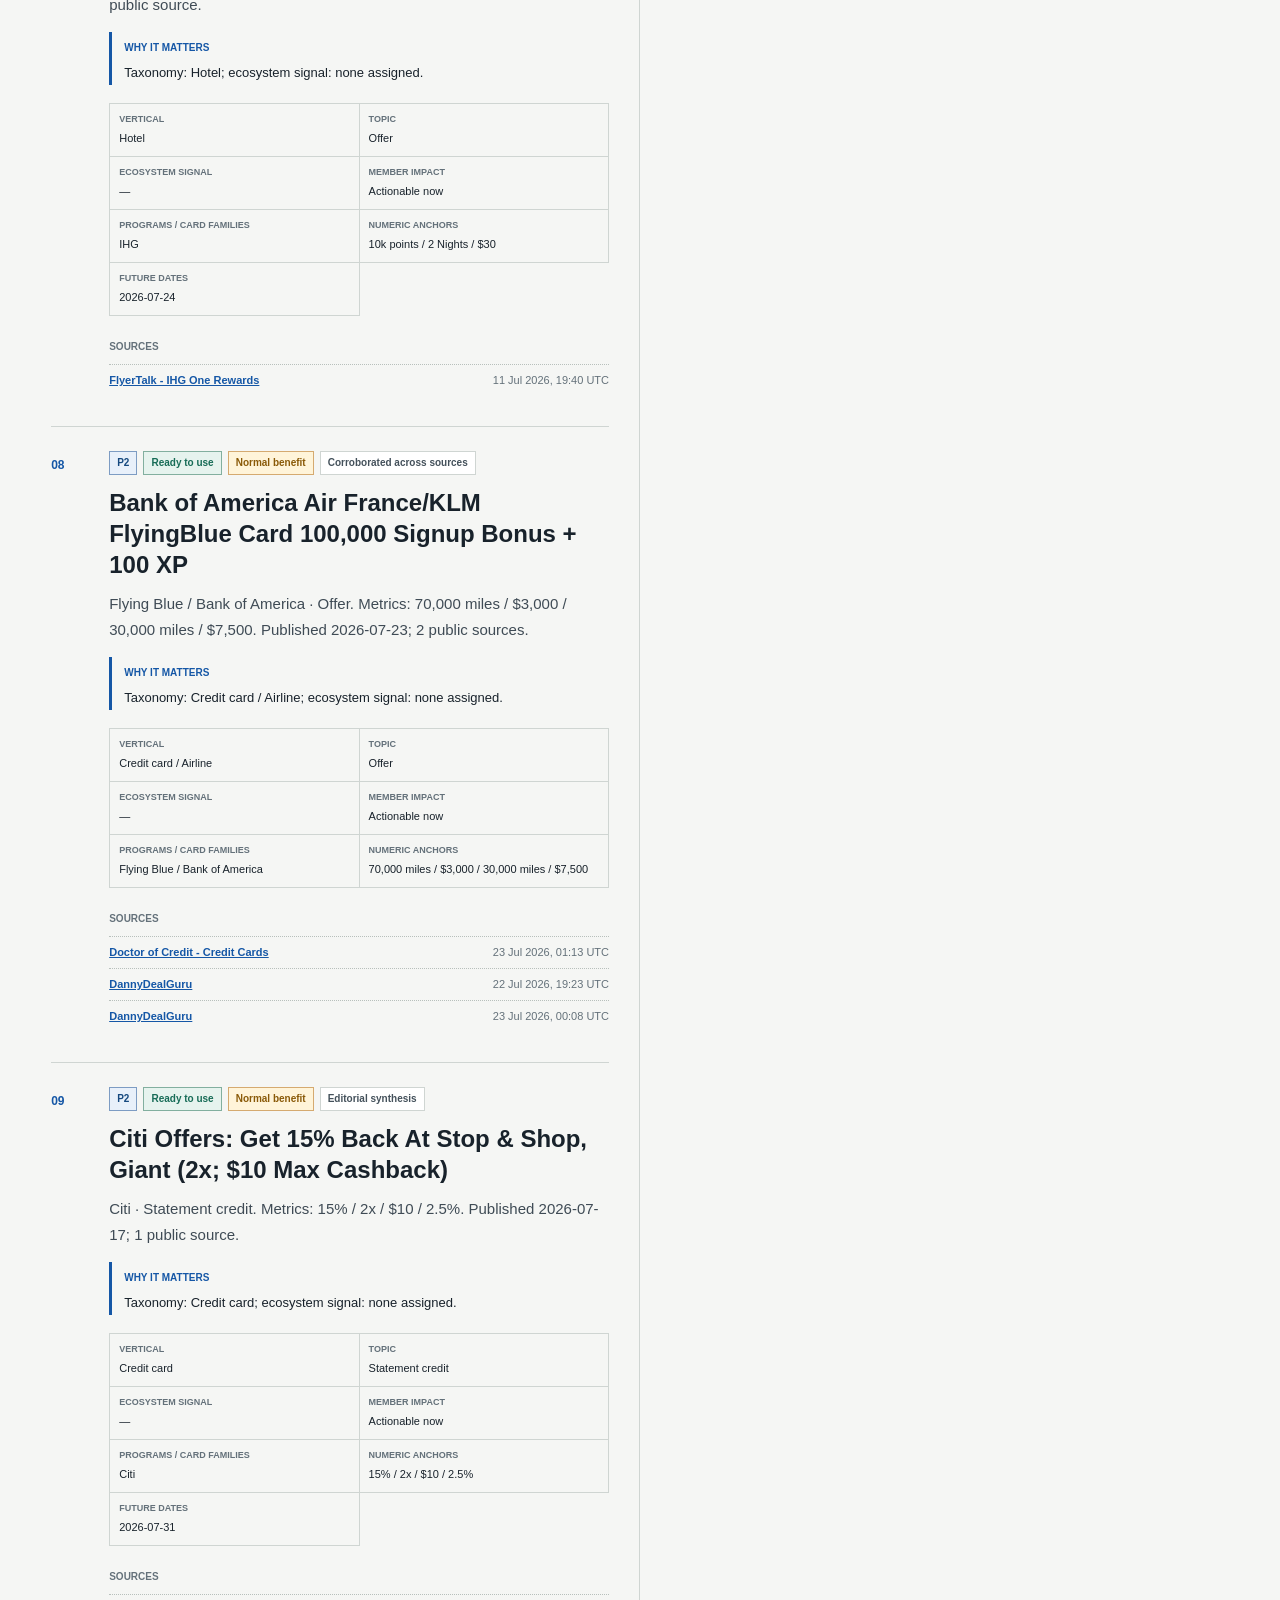
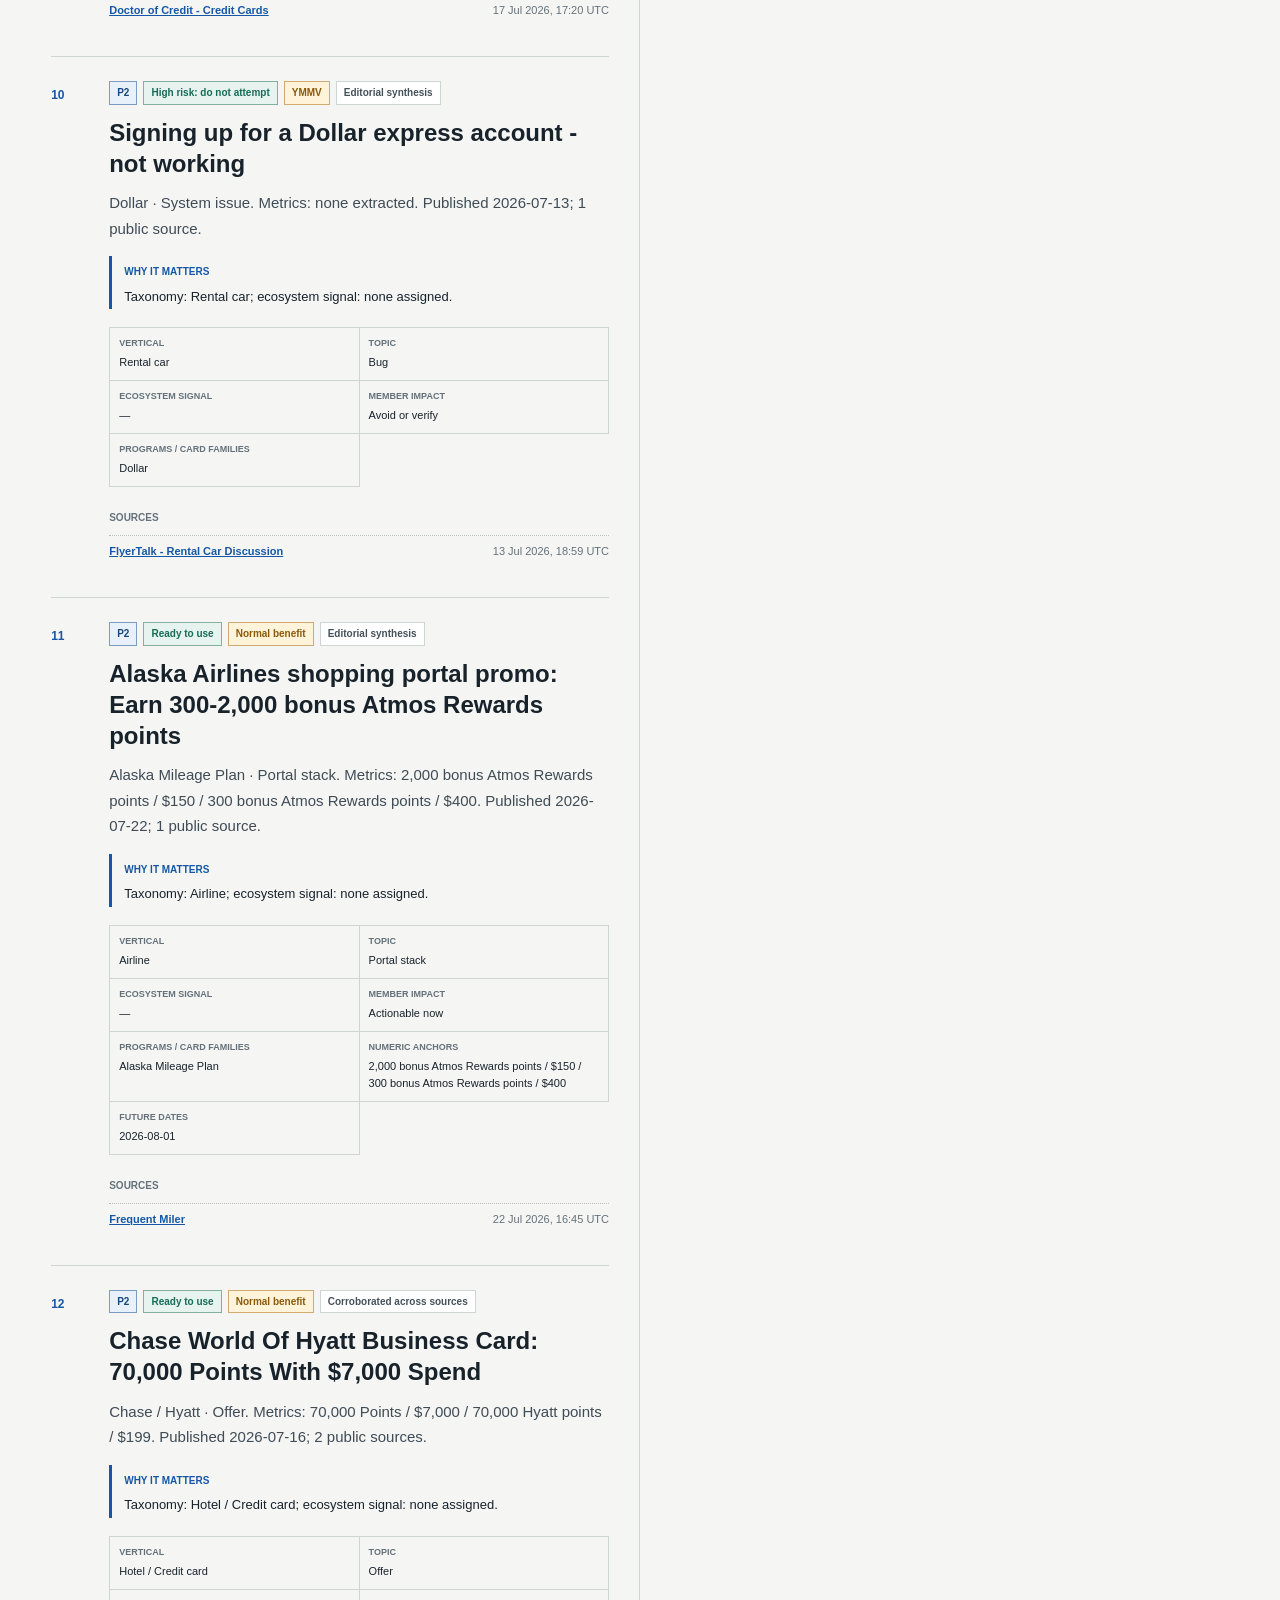
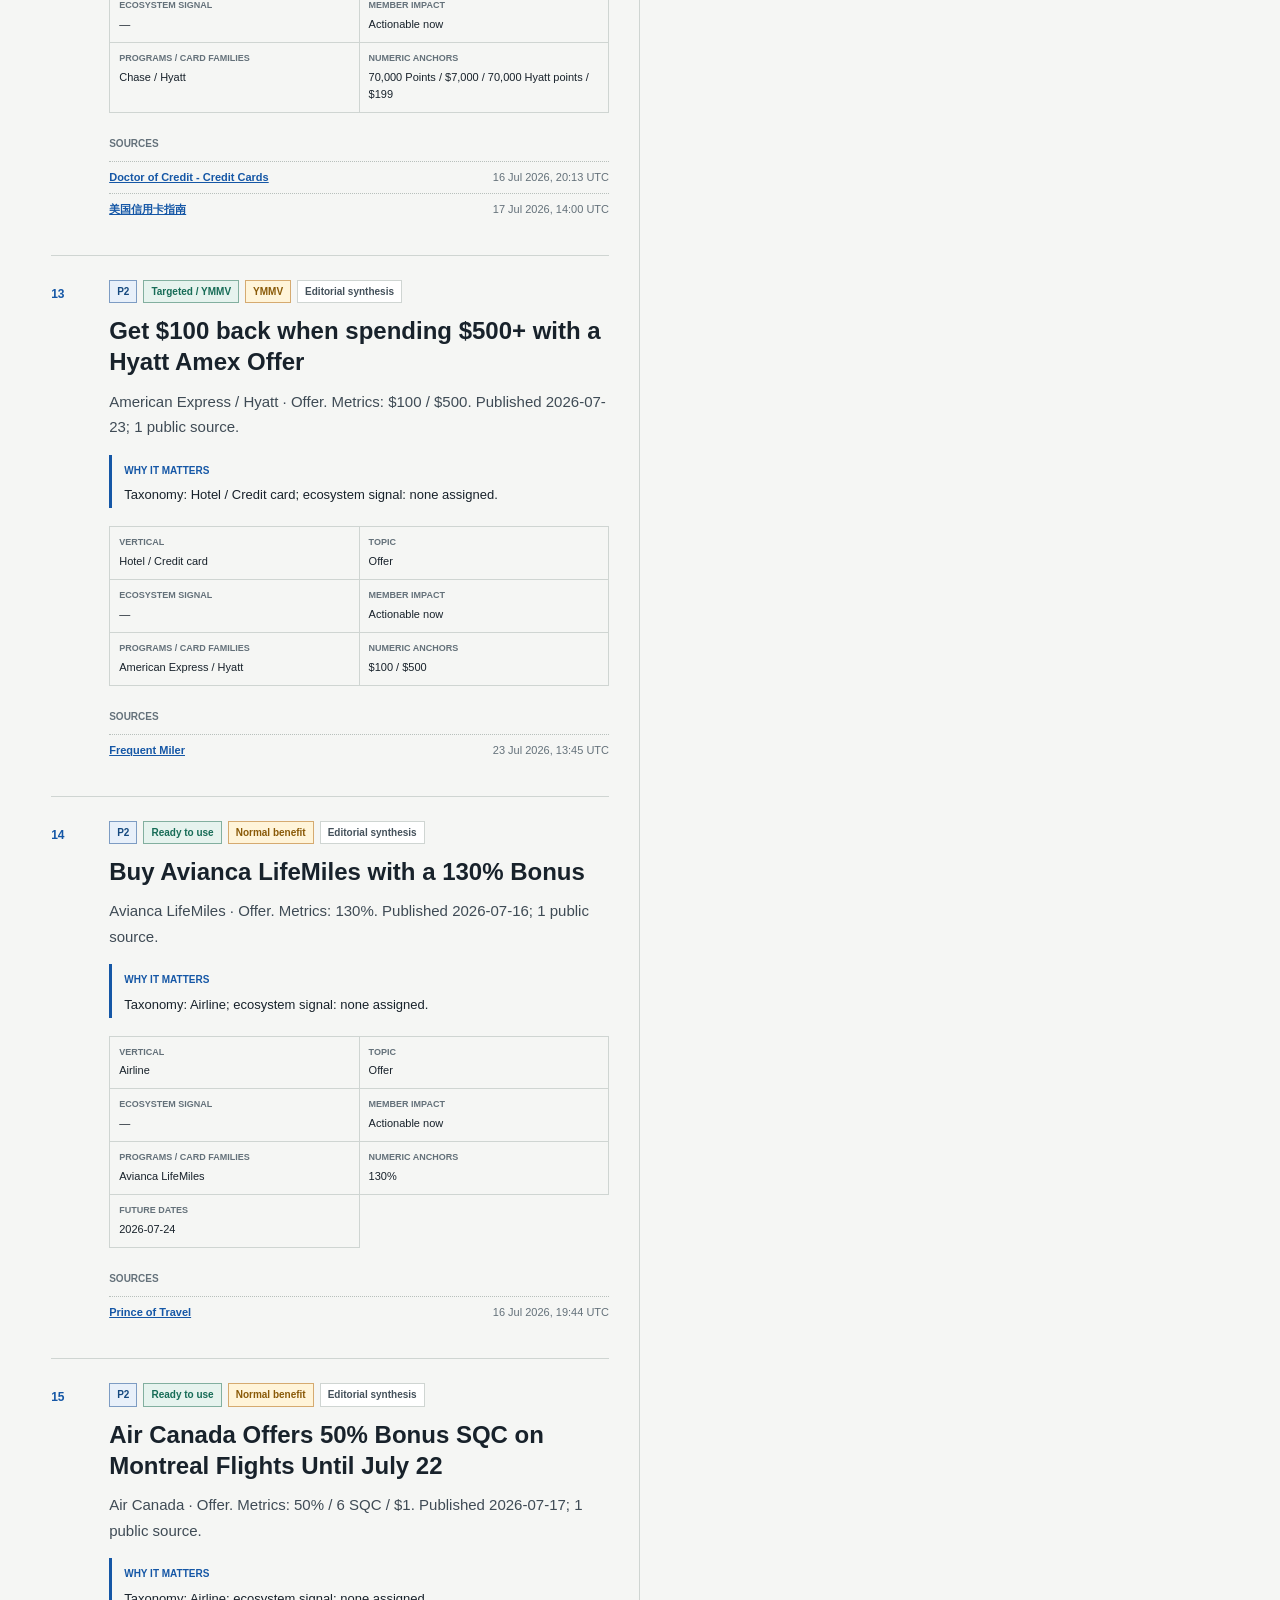
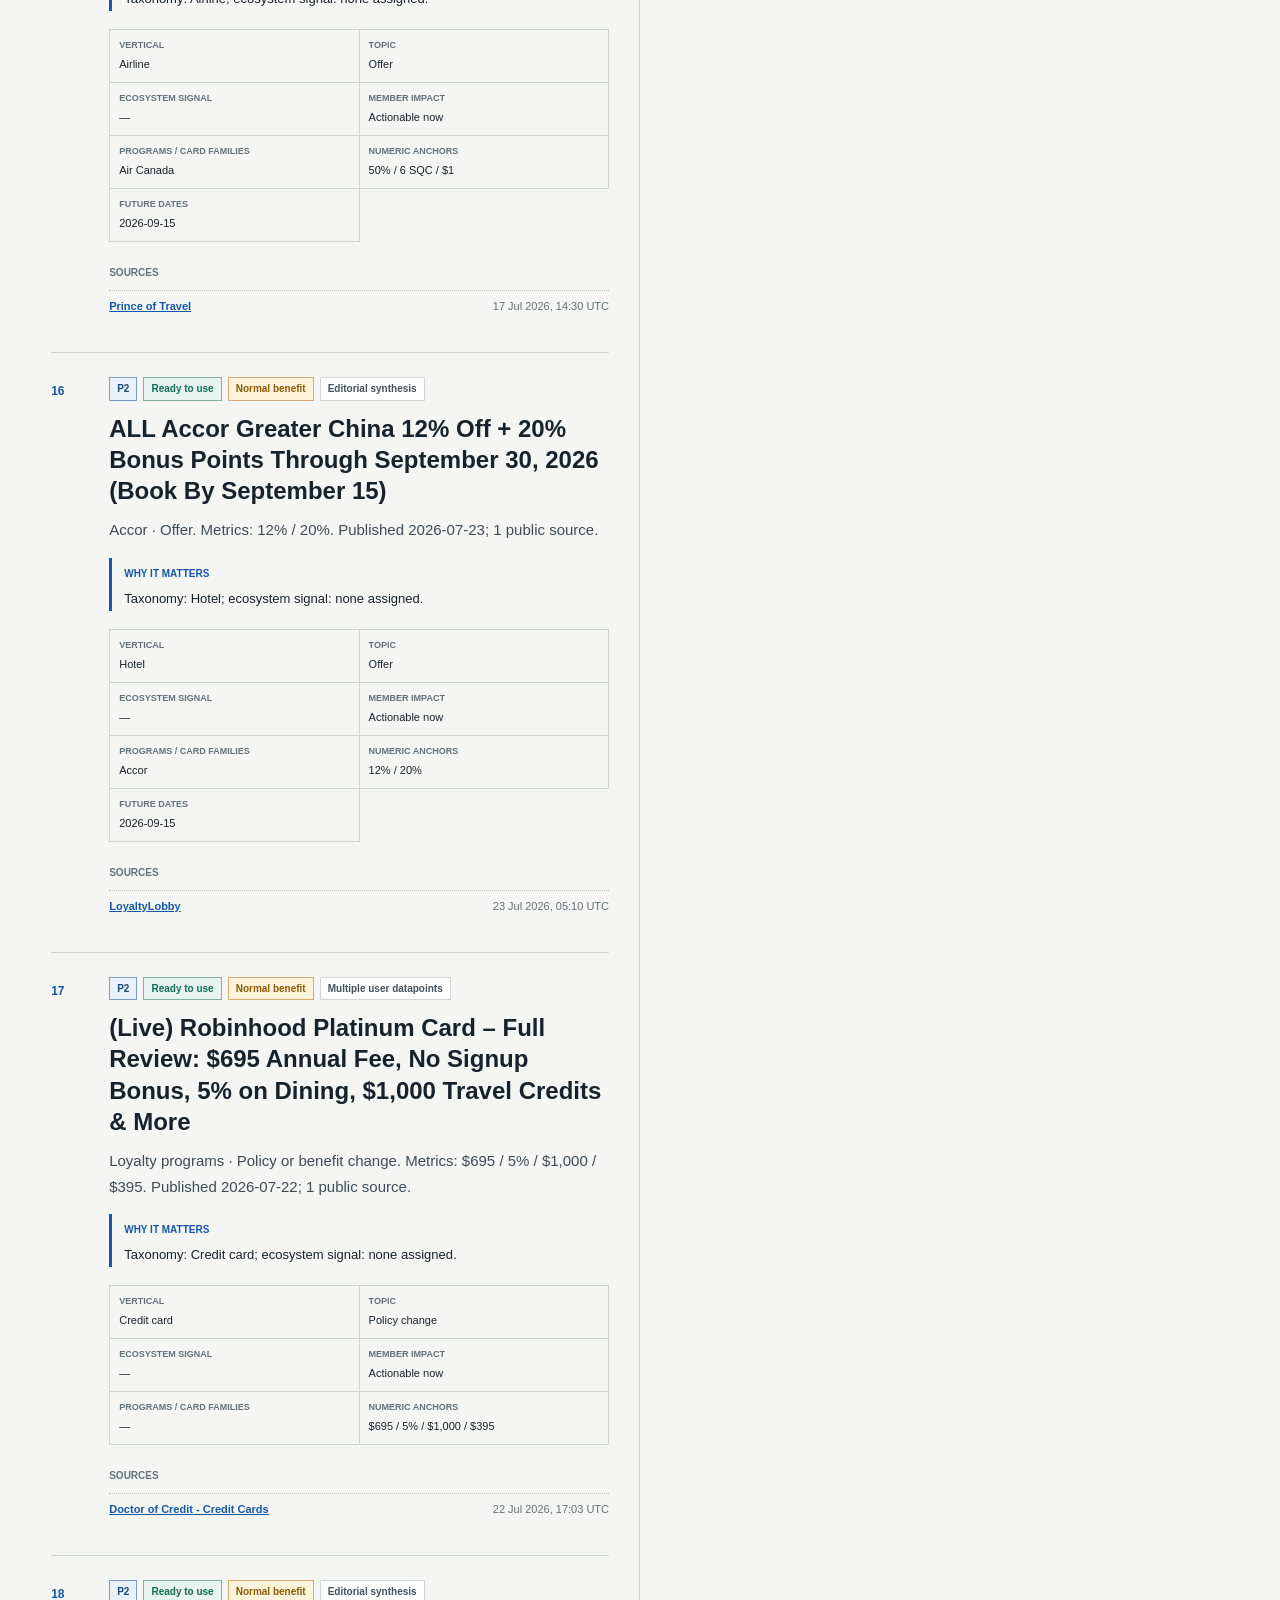
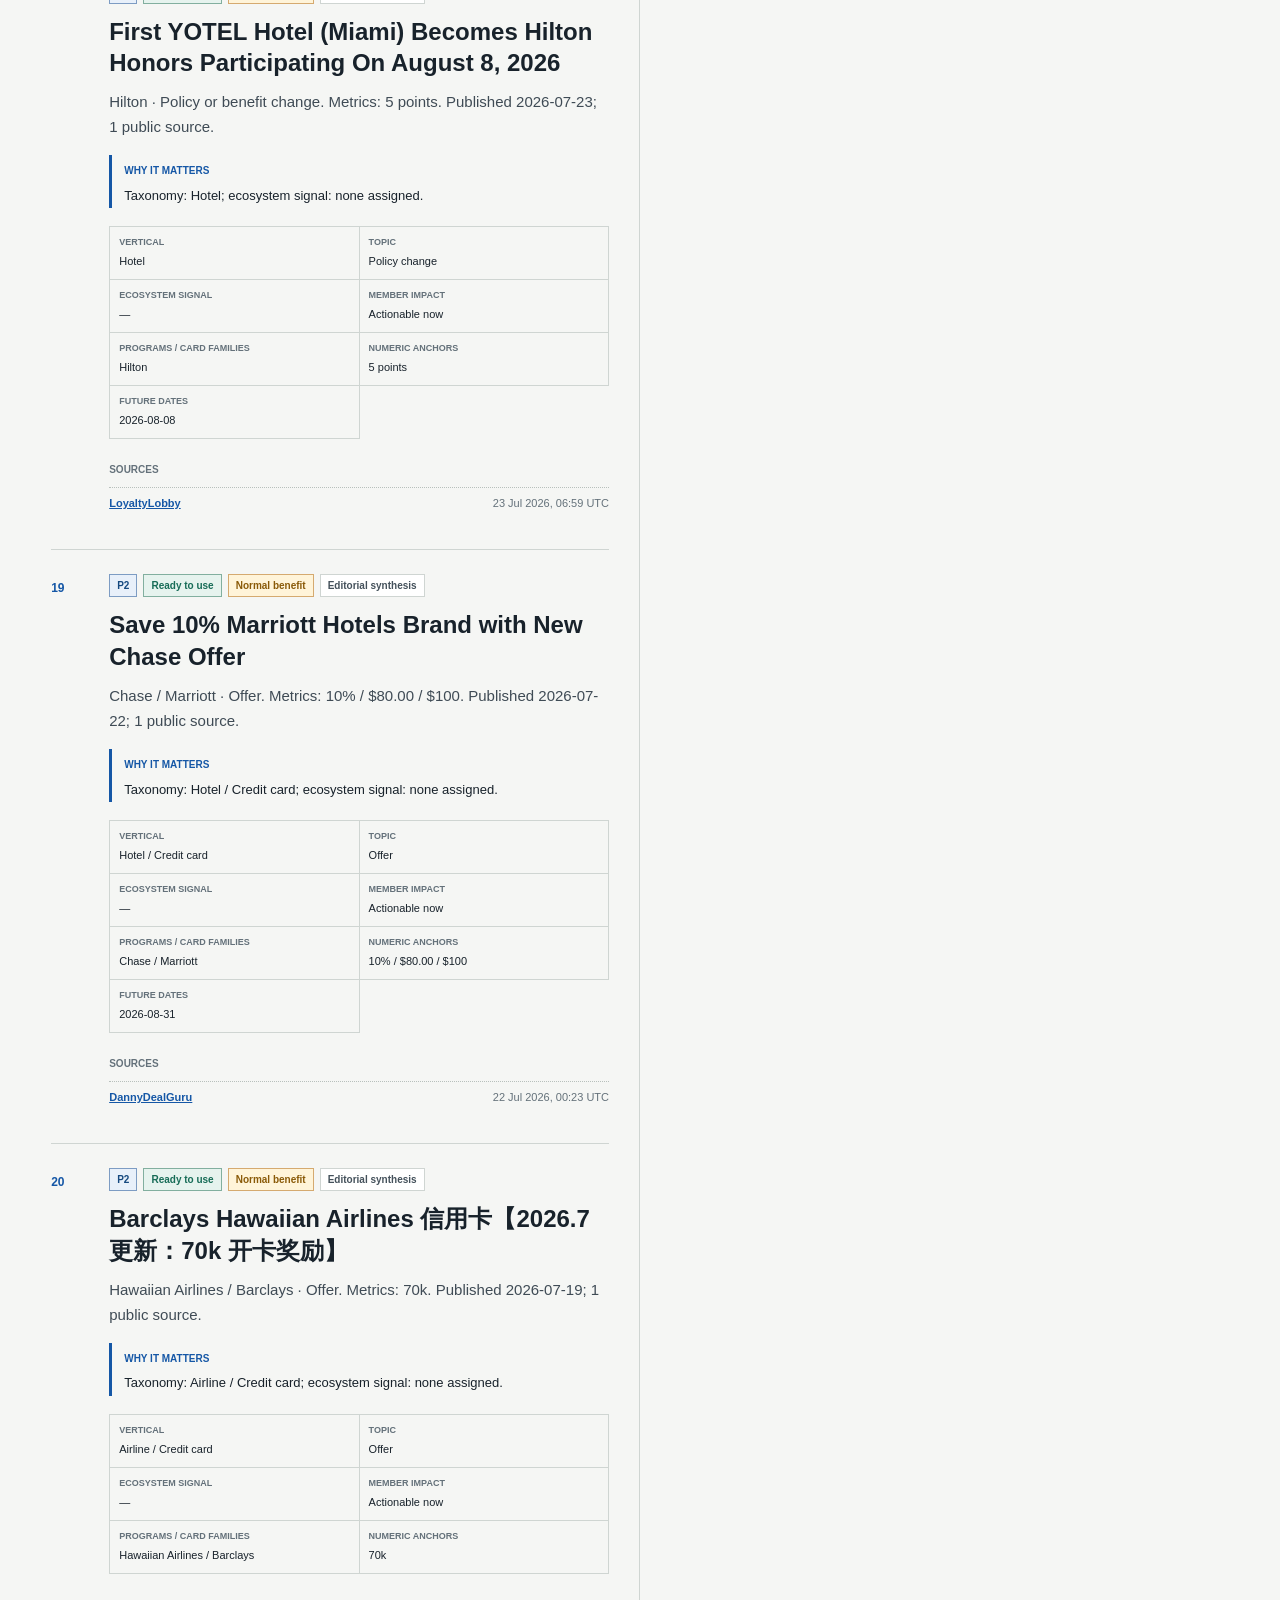
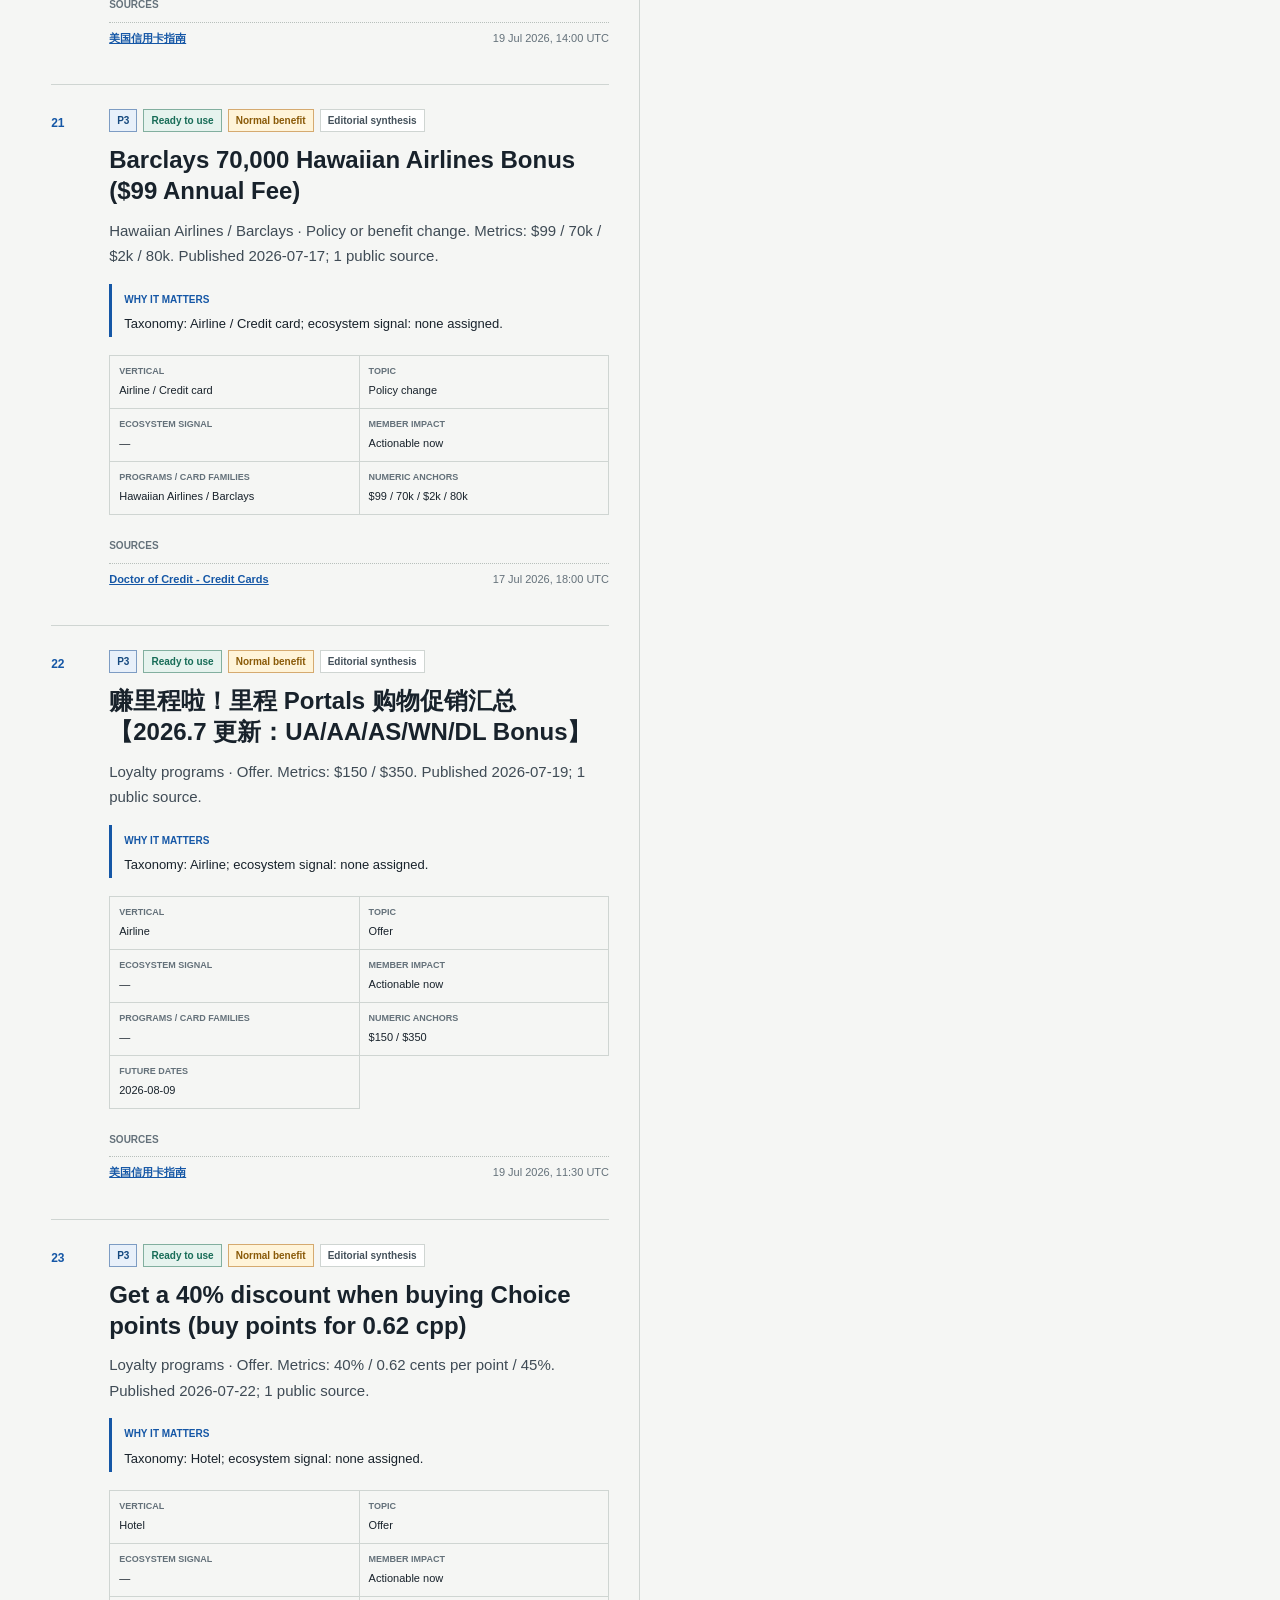
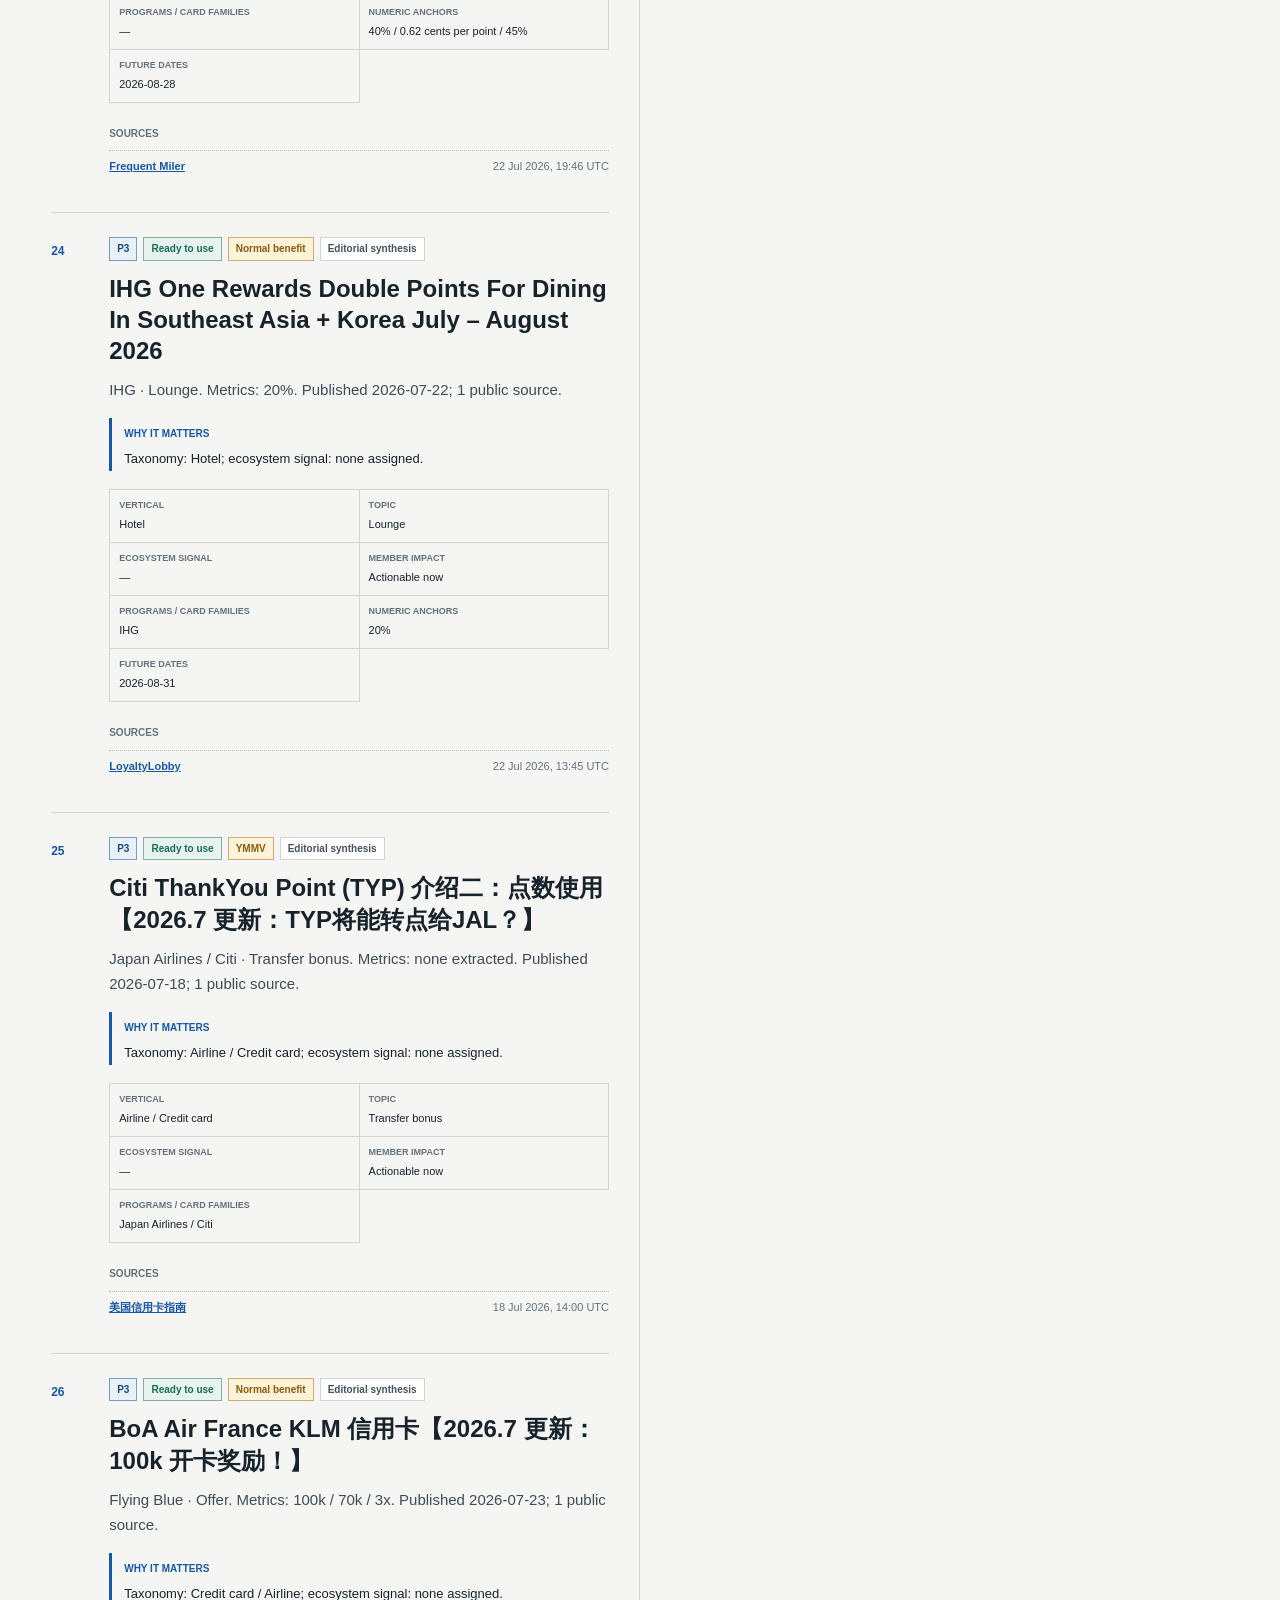
==== commit cc5cabc4: "report: publish 2026-W30 public brief" ====
--- a/docs/site/en/index.html
+++ b/docs/site/en/index.html
@@ -6,208 +6,208 @@
 <link rel="stylesheet" href="../assets/site.css"></head><body data-page-locale="en">
 <a class="skip-link" href="#content">Skip to content</a>
 <header class="site-header"><a class="brand" href="../en/">Loyalty Radar</a><nav class="primary-nav" aria-label="Primary navigation"><a href="../en/">Latest report</a><a href="../en/#archive">Archive</a><a href="../en/sources/">59-source catalog</a><a href="https://github.com/lonelydoctor/loyalty-radar">GitHub</a></nav><nav class="language-switch" aria-label="Language / 语言"><a class="current" href="../en/" hreflang="en">English</a><a class="" href="../zh-CN/" hreflang="zh-CN">简体中文</a></nav></header>
-<main id="content" class="report-page" data-report-state="published" data-report-contract="loyalty-radar-public-report/v1" data-report-id="2026-W29" data-window-hours="336" data-future-days="60">
-<section class="report-hero published" data-layout-check><div class="hero-copy"><p class="eyebrow">Latest reviewed report</p><h1>Loyalty Radar</h1><p class="hero-subtitle" data-critical-text>Two evidence lanes: actions for members and structural signals across loyalty programs.</p><div class="cta-row" data-layout-check><a class="button primary" href="https://github.com/lonelydoctor/loyalty-radar#30-second-quick-start">Install Agent Skill</a><a class="button secondary" href="../en/sources/">Browse the real source catalog</a><a class="text-link" href="https://github.com/lonelydoctor/loyalty-radar">View on GitHub</a></div></div><dl class="report-meta"><div><dt>Generated</dt><dd><time datetime="2026-07-17T19:31:27.009002+00:00">17 Jul 2026, 19:31 UTC</time></dd></div><div><dt>Public audit completed</dt><dd><time datetime="2026-07-17T19:36:51+00:00">17 Jul 2026, 19:36 UTC</time></dd></div><div><dt>Evidence window</dt><dd>03 Jul 2026 – 17 Jul 2026 (14 days)</dd></div><div><dt>Forward watch</dt><dd>Next 60 days</dd></div></dl></section>
-<section class="health-band" aria-labelledby="health-title" data-layout-check><div class="section-heading compact"><p class="eyebrow">Health</p><h2 id="health-title">Collection health</h2></div><div class="health-grid"><div class="health-metric" data-health="configured_sources"><strong>55</strong><span>Configured sources</span></div><div class="health-metric" data-health="script_eligible_sources"><strong>53</strong><span>Script-eligible</span></div><div class="health-metric" data-health="script_ok_sources"><strong>50 / 53</strong><span>Script sources healthy</span></div><div class="health-metric" data-health="script_ok_rate"><strong>94.3%</strong><span>Script-source success</span></div><div class="health-metric" data-health="fallback_sources"><strong>0</strong><span>Public-cache fallbacks</span></div><div class="health-metric" data-health="p0_ok_sources"><strong>21 / 21</strong><span>P0 sources healthy</span></div><div class="health-metric" data-health="events_checked"><strong>40</strong><span>Events audited</span></div><div class="health-metric" data-health="duplicate_events"><strong>0</strong><span>Duplicate events</span></div><div class="health-metric" data-health="duplicate_rate"><strong>0.0%</strong><span>Duplicate rate</span></div></div></section><section class="lane-grid" data-layout-check><section class="lane lane-c-end" aria-labelledby="lane-c-end"><div class="lane-heading"><span>33</span><div><h2 id="lane-c-end">Member action radar</h2><p>Promotions, transfer bonuses, credits, status, redemption, bugs, clawbacks, and operational datapoints.</p></div></div><article class="event" data-event-id="905d78c9168a4f" data-event-locale="en" data-layout-check>
-<div class="event-sequence">01</div><div class="event-content"><div class="badges"><span class="badge priority">P1</span><span class="badge action">High risk: do not attempt</span><span class="badge risk">Possible clawback</span><span class="badge confidence">Corroborated across sources</span></div>
-<h3 class="event-title" data-critical-text>Register an AA business account and get 25k AA miles for free! [Update: DEAD, all previously issued miles have also been clawbacked]</h3><p class="event-summary">American Airlines · Clawback. Metrics: 25,000 Miles / 25k AA miles. Published 2026-07-11; 2 public sources.</p>
-<div class="why"><span>Why it matters</span><p>Taxonomy: Airline; ecosystem signal: Operational reliability.</p></div>
-<dl class="event-facts"><div><dt>Vertical</dt><dd>Airline</dd></div><div><dt>Topic</dt><dd>Clawback</dd></div><div><dt>Ecosystem signal</dt><dd>Operational reliability</dd></div><div><dt>Member impact</dt><dd>Avoid or verify</dd></div><div><dt>Programs / card families</dt><dd>American Airlines</dd></div><div class="event-extra"><dt>Numeric anchors</dt><dd>25,000 Miles / 25k AA miles</dd></div><div class="event-extra"><dt>Future dates</dt><dd>2026-07-31</dd></div></dl>
-<div class="source-block"><span class="source-label">Sources</span><ol><li><a class="source-reference" href="https://www.uscreditcardguide.com/zhuceaashangyezhanghaobaina25k-aalicheng/" target="_blank" rel="noreferrer">美国信用卡指南</a><time datetime="2026-07-11T13:07:23+00:00">11 Jul 2026, 13:07 UTC</time></li><li><a class="source-reference" href="https://www.doctorofcredit.com/aadvantage-business-loyalty-account-get-10000-miles-for-joining-code-bns10k/" target="_blank" rel="noreferrer">Doctor of Credit - Credit Cards</a><time datetime="2026-07-10T16:55:24+00:00">10 Jul 2026, 16:55 UTC</time></li></ol></div></div></article><article class="event" data-event-id="4f150cc50017bd" data-event-locale="en" data-layout-check>
-<div class="event-sequence">02</div><div class="event-content"><div class="badges"><span class="badge priority">P1</span><span class="badge action">Ready to use</span><span class="badge risk">Normal benefit</span><span class="badge confidence">Editorial synthesis</span></div>
+<main id="content" class="report-page" data-report-state="published" data-report-contract="loyalty-radar-public-report/v1" data-report-id="2026-W30" data-window-hours="336" data-future-days="60">
+<section class="report-hero published" data-layout-check><div class="hero-copy"><p class="eyebrow">Latest reviewed report</p><h1>Loyalty Radar</h1><p class="hero-subtitle" data-critical-text>Two evidence lanes: actions for members and structural signals across loyalty programs.</p><div class="cta-row" data-layout-check><a class="button primary" href="https://github.com/lonelydoctor/loyalty-radar#30-second-quick-start">Install Agent Skill</a><a class="button secondary" href="../en/sources/">Browse the real source catalog</a><a class="text-link" href="https://github.com/lonelydoctor/loyalty-radar">View on GitHub</a></div></div><dl class="report-meta"><div><dt>Generated</dt><dd><time datetime="2026-07-23T17:06:42.930547+00:00">23 Jul 2026, 17:06 UTC</time></dd></div><div><dt>Public audit completed</dt><dd><time datetime="2026-07-23T17:08:44+00:00">23 Jul 2026, 17:08 UTC</time></dd></div><div><dt>Evidence window</dt><dd>09 Jul 2026 – 23 Jul 2026 (14 days)</dd></div><div><dt>Forward watch</dt><dd>Next 60 days</dd></div></dl></section>
+<section class="health-band" aria-labelledby="health-title" data-layout-check><div class="section-heading compact"><p class="eyebrow">Health</p><h2 id="health-title">Collection health</h2></div><div class="health-grid"><div class="health-metric" data-health="configured_sources"><strong>55</strong><span>Configured sources</span></div><div class="health-metric" data-health="script_eligible_sources"><strong>53</strong><span>Script-eligible</span></div><div class="health-metric" data-health="script_ok_sources"><strong>51 / 53</strong><span>Script sources healthy</span></div><div class="health-metric" data-health="script_ok_rate"><strong>96.2%</strong><span>Script-source success</span></div><div class="health-metric" data-health="fallback_sources"><strong>14</strong><span>Public-cache fallbacks</span></div><div class="health-metric" data-health="p0_ok_sources"><strong>20 / 21</strong><span>P0 sources healthy</span></div><div class="health-metric" data-health="events_checked"><strong>40</strong><span>Events audited</span></div><div class="health-metric" data-health="duplicate_events"><strong>0</strong><span>Duplicate events</span></div><div class="health-metric" data-health="duplicate_rate"><strong>0.0%</strong><span>Duplicate rate</span></div></div></section><section class="lane-grid" data-layout-check><section class="lane lane-c-end" aria-labelledby="lane-c-end"><div class="lane-heading"><span>33</span><div><h2 id="lane-c-end">Member action radar</h2><p>Promotions, transfer bonuses, credits, status, redemption, bugs, clawbacks, and operational datapoints.</p></div></div><article class="event" data-event-id="4f150cc50017bd" data-event-locale="en" data-layout-check>
+<div class="event-sequence">01</div><div class="event-content"><div class="badges"><span class="badge priority">P1</span><span class="badge action">Ready to use</span><span class="badge risk">Normal benefit</span><span class="badge confidence">Editorial synthesis</span></div>
 <h3 class="event-title" data-critical-text>Rove Adds Qantas Frequent Flyer as 20th Transfer Partner + a 50% Transfer Bonus</h3><p class="event-summary">Qantas · Transfer bonus. Metrics: 50% / 1,000 Rove Miles / 1,500 Qantas Points / 1,500 miles. Published 2026-07-15; 1 public source.</p>
 <div class="why"><span>Why it matters</span><p>Taxonomy: Airline; ecosystem signal: Partner contract shift.</p></div>
 <dl class="event-facts"><div><dt>Vertical</dt><dd>Airline</dd></div><div><dt>Topic</dt><dd>Transfer bonus</dd></div><div><dt>Ecosystem signal</dt><dd>Partner contract shift</dd></div><div><dt>Member impact</dt><dd>Actionable now</dd></div><div><dt>Programs / card families</dt><dd>Qantas</dd></div><div class="event-extra"><dt>Numeric anchors</dt><dd>50% / 1,000 Rove Miles / 1,500 Qantas Points / 1,500 miles</dd></div><div class="event-extra"><dt>Future dates</dt><dd>2026-08-14</dd></div></dl>
 <div class="source-block"><span class="source-label">Sources</span><ol><li><a class="source-reference" href="https://milestalk.com/rove-adds-qantas-frequent-flyer-as-20th-transfer-partner-a-50-transfer-bonus/" target="_blank" rel="noreferrer">MilesTalk</a><time datetime="2026-07-15T10:00:44+00:00">15 Jul 2026, 10:00 UTC</time></li></ol></div></div></article><article class="event" data-event-id="67a28503c26cfe" data-event-locale="en" data-layout-check>
-<div class="event-sequence">03</div><div class="event-content"><div class="badges"><span class="badge priority">P1</span><span class="badge action">Ready to use</span><span class="badge risk">Normal benefit</span><span class="badge confidence">Corroborated across sources</span></div>
-<h3 class="event-title" data-critical-text>Link Marriott Bonvoy® &amp; JAL Mileage Bank Account-Receive FLY ON Points &amp; Status Match</h3><p class="event-summary">Marriott / Japan Airlines / oneworld · Status match. Metrics: 3:1 / 5,000 bonus miles / 60,000 points / 60K Marriott points. Published 2026-07-14; 4 public sources.</p>
+<div class="event-sequence">02</div><div class="event-content"><div class="badges"><span class="badge priority">P1</span><span class="badge action">Ready to use</span><span class="badge risk">Normal benefit</span><span class="badge confidence">Corroborated across sources</span></div>
+<h3 class="event-title" data-critical-text>Link Marriott Bonvoy® &amp; JAL Mileage Bank Account-Receive FLY ON Points &amp; Status Match</h3><p class="event-summary">Marriott / Japan Airlines / oneworld · Status match. Metrics: none extracted. Published 2026-07-14; 3 public sources.</p>
 <div class="why"><span>Why it matters</span><p>Taxonomy: Hotel / Airline; ecosystem signal: Partner contract shift.</p></div>
-<dl class="event-facts"><div><dt>Vertical</dt><dd>Hotel / Airline</dd></div><div><dt>Topic</dt><dd>Status match</dd></div><div><dt>Ecosystem signal</dt><dd>Partner contract shift</dd></div><div><dt>Member impact</dt><dd>Actionable now</dd></div><div><dt>Programs / card families</dt><dd>Marriott / Japan Airlines / oneworld</dd></div><div class="event-extra"><dt>Numeric anchors</dt><dd>3:1 / 5,000 bonus miles / 60,000 points / 60K Marriott points</dd></div></dl>
-<div class="source-block"><span class="source-label">Sources</span><ol><li><a class="source-reference" href="https://www.flyertalk.com/forum/marriott-marriott-bonvoy/2220668-link-marriott-bonvoy-jal-mileage-bank-account-receive-fly-points-status-match.html" target="_blank" rel="noreferrer">FlyerTalk - Marriott Bonvoy</a><time datetime="2026-07-14T04:59:25+00:00">14 Jul 2026, 04:59 UTC</time></li><li><a class="source-reference" href="https://princeoftravel.com/news/marriott-bonvoy-japan-airlines-preferred-partnership/" target="_blank" rel="noreferrer">Prince of Travel</a><time datetime="2026-07-14T14:49:25+00:00">14 Jul 2026, 14:49 UTC</time></li><li><a class="source-reference" href="https://milestalk.com/marriott-jal-partnership-can-mean-instant-oneworld-status/" target="_blank" rel="noreferrer">MilesTalk</a><time datetime="2026-07-14T19:44:31+00:00">14 Jul 2026, 19:44 UTC</time></li><li><a class="source-reference" href="https://frequentmiler.com/marriott-japan-airlines-launch-deeper-partnership-earn-bonus-points-get-status-match-earn-status-points-more/" target="_blank" rel="noreferrer">Frequent Miler</a><time datetime="2026-07-15T17:45:33+00:00">15 Jul 2026, 17:45 UTC</time></li></ol></div></div></article><article class="event" data-event-id="b13336c4842244" data-event-locale="en" data-layout-check>
-<div class="event-sequence">04</div><div class="event-content"><div class="badges"><span class="badge priority">P2</span><span class="badge action">Targeted / YMMV</span><span class="badge risk">YMMV</span><span class="badge confidence">Corroborated across sources</span></div>
-<h3 class="event-title" data-critical-text>[Ends Soon] Chase Sapphire Preferred 100,000 Points Offer</h3><p class="event-summary">Chase · Offer. Metrics: 100,000 Points / $5,000 / $95 / $100. Published 2026-07-16; 6 public sources.</p>
-<div class="why"><span>Why it matters</span><p>Taxonomy: Credit card; ecosystem signal: none assigned.</p></div>
-<dl class="event-facts"><div><dt>Vertical</dt><dd>Credit card</dd></div><div><dt>Topic</dt><dd>Offer</dd></div><div><dt>Ecosystem signal</dt><dd>—</dd></div><div><dt>Member impact</dt><dd>Actionable now</dd></div><div><dt>Programs / card families</dt><dd>Chase</dd></div><div class="event-extra"><dt>Numeric anchors</dt><dd>100,000 Points / $5,000 / $95 / $100</dd></div><div class="event-extra"><dt>Future dates</dt><dd>2026-08-17</dd></div></dl>
-<div class="source-block"><span class="source-label">Sources</span><ol><li><a class="source-reference" href="https://www.doctorofcredit.com/chase-sapphire-preferred-100000-points-offer/" target="_blank" rel="noreferrer">Doctor of Credit - Credit Cards</a><time datetime="2026-07-16T13:50:18+00:00">16 Jul 2026, 13:50 UTC</time></li><li><a class="source-reference" href="https://thepointsguy.com/news/chase-sapphire-preferred-100k-point-bonus-offer-ending-soon/" target="_blank" rel="noreferrer">The Points Guy</a><time datetime="2026-07-16T13:02:13+00:00">16 Jul 2026, 13:02 UTC</time></li><li><a class="source-reference" href="https://milestalk.com/ending-soon-best-ever-100000-point-offer-on-chase-sapphire-preferred/" target="_blank" rel="noreferrer">MilesTalk</a><time datetime="2026-07-16T15:07:39+00:00">16 Jul 2026, 15:07 UTC</time></li><li><a class="source-reference" href="https://frequentmiler.com/now-earn-100k-points-with-new-chase-sapphire-preferred-card-offer/" target="_blank" rel="noreferrer">Frequent Miler</a><time datetime="2026-07-16T15:51:28+00:00">16 Jul 2026, 15:51 UTC</time></li><li><a class="source-reference" href="https://dannydealguru.com/chase-sapphire-preferred-100k-bonus-2026/" target="_blank" rel="noreferrer">DannyDealGuru</a><time datetime="2026-07-16T16:23:36+00:00">16 Jul 2026, 16:23 UTC</time></li><li><a class="source-reference" href="https://onemileatatime.com/deals/chase-sapphire-preferred-bonus/" target="_blank" rel="noreferrer">One Mile at a Time</a><time datetime="2026-07-16T18:47:59+00:00">16 Jul 2026, 18:47 UTC</time></li></ol></div></div></article><article class="event" data-event-id="7be89fb5b00b95" data-event-locale="en" data-layout-check>
-<div class="event-sequence">05</div><div class="event-content"><div class="badges"><span class="badge priority">P2</span><span class="badge action">Enrollment required</span><span class="badge risk">YMMV</span><span class="badge confidence">Corroborated across sources</span></div>
-<h3 class="event-title" data-critical-text>New United Mile Play Offers: See If You’re Targeted For Bonus Miles</h3><p class="event-summary">United · Offer. Metrics: 26,000 bonus miles. Published 2026-07-16; 2 public sources.</p>
-<div class="why"><span>Why it matters</span><p>Taxonomy: Airline; ecosystem signal: none assigned.</p></div>
-<dl class="event-facts"><div><dt>Vertical</dt><dd>Airline</dd></div><div><dt>Topic</dt><dd>Offer</dd></div><div><dt>Ecosystem signal</dt><dd>—</dd></div><div><dt>Member impact</dt><dd>Actionable now</dd></div><div><dt>Programs / card families</dt><dd>United</dd></div><div class="event-extra"><dt>Numeric anchors</dt><dd>26,000 bonus miles</dd></div><div class="event-extra"><dt>Future dates</dt><dd>2026-08-28</dd></div></dl>
-<div class="source-block"><span class="source-label">Sources</span><ol><li><a class="source-reference" href="https://frequentmiler.com/united-mile-play-offers-see-if-youre-targeted-for-bonus-miles/" target="_blank" rel="noreferrer">Frequent Miler</a><time datetime="2026-07-16T13:45:50+00:00">16 Jul 2026, 13:45 UTC</time></li><li><a class="source-reference" href="https://dannydealguru.com/united-mile-play-promo/" target="_blank" rel="noreferrer">DannyDealGuru</a><time datetime="2026-07-16T18:23:02+00:00">16 Jul 2026, 18:23 UTC</time></li></ol></div></div></article><article class="event" data-event-id="4be32bb639b105" data-event-locale="en" data-layout-check>
-<div class="event-sequence">06</div><div class="event-content"><div class="badges"><span class="badge priority">P2</span><span class="badge action">Targeted / YMMV</span><span class="badge risk">YMMV</span><span class="badge confidence">Corroborated across sources</span></div>
-<h3 class="event-title" data-critical-text>Buy Aeroplan Points with up to a 110% Bonus (Ends July 19)</h3><p class="event-summary">Air Canada · Offer. Metrics: 110% / 55% / 75% / 1.79 cents per point. Published 2026-07-17; 3 public sources.</p>
-<div class="why"><span>Why it matters</span><p>Taxonomy: Airline; ecosystem signal: none assigned.</p></div>
-<dl class="event-facts"><div><dt>Vertical</dt><dd>Airline</dd></div><div><dt>Topic</dt><dd>Offer</dd></div><div><dt>Ecosystem signal</dt><dd>—</dd></div><div><dt>Member impact</dt><dd>Actionable now</dd></div><div><dt>Programs / card families</dt><dd>Air Canada</dd></div><div class="event-extra"><dt>Numeric anchors</dt><dd>110% / 55% / 75% / 1.79 cents per point</dd></div><div class="event-extra"><dt>Future dates</dt><dd>2026-07-19</dd></div></dl>
-<div class="source-block"><span class="source-label">Sources</span><ol><li><a class="source-reference" href="https://princeoftravel.com/deals/buy-aeroplan-points/" target="_blank" rel="noreferrer">Prince of Travel</a><time datetime="2026-07-17T13:38:29+00:00">17 Jul 2026, 13:38 UTC</time></li><li><a class="source-reference" href="https://onemileatatime.com/deals/buy-air-canada-aeroplan-points/" target="_blank" rel="noreferrer">One Mile at a Time</a><time datetime="2026-07-16T12:10:34+00:00">16 Jul 2026, 12:10 UTC</time></li><li><a class="source-reference" href="https://www.flyertalk.com/forum/air-canada-aeroplan/2220828-aeroplan-selling-points-up-110-bonus-july-2026-a.html" target="_blank" rel="noreferrer">FlyerTalk - Air Canada Aeroplan</a><time datetime="2026-07-16T19:27:49+00:00">16 Jul 2026, 19:27 UTC</time></li></ol></div></div></article><article class="event" data-event-id="11a53f83c0fbbd" data-event-locale="en" data-layout-check>
-<div class="event-sequence">07</div><div class="event-content"><div class="badges"><span class="badge priority">P2</span><span class="badge action">High risk: do not attempt</span><span class="badge risk">Possible clawback</span><span class="badge confidence">Editorial synthesis</span></div>
+<dl class="event-facts"><div><dt>Vertical</dt><dd>Hotel / Airline</dd></div><div><dt>Topic</dt><dd>Status match</dd></div><div><dt>Ecosystem signal</dt><dd>Partner contract shift</dd></div><div><dt>Member impact</dt><dd>Actionable now</dd></div><div><dt>Programs / card families</dt><dd>Marriott / Japan Airlines / oneworld</dd></div></dl>
+<div class="source-block"><span class="source-label">Sources</span><ol><li><a class="source-reference" href="https://www.flyertalk.com/forum/marriott-marriott-bonvoy/2220668-link-marriott-bonvoy-jal-mileage-bank-account-receive-fly-points-status-match.html" target="_blank" rel="noreferrer">FlyerTalk - Marriott Bonvoy</a><time datetime="2026-07-14T04:59:25+00:00">14 Jul 2026, 04:59 UTC</time></li><li><a class="source-reference" href="https://princeoftravel.com/news/marriott-bonvoy-japan-airlines-preferred-partnership/" target="_blank" rel="noreferrer">Prince of Travel</a><time datetime="2026-07-14T14:49:25+00:00">14 Jul 2026, 14:49 UTC</time></li><li><a class="source-reference" href="https://milestalk.com/marriott-jal-partnership-can-mean-instant-oneworld-status/" target="_blank" rel="noreferrer">MilesTalk</a><time datetime="2026-07-14T19:44:31+00:00">14 Jul 2026, 19:44 UTC</time></li></ol></div></div></article><article class="event" data-event-id="b13336c4842244" data-event-locale="en" data-layout-check>
+<div class="event-sequence">03</div><div class="event-content"><div class="badges"><span class="badge priority">P2</span><span class="badge action">Targeted / YMMV</span><span class="badge risk">YMMV</span><span class="badge confidence">Corroborated across sources</span></div>
+<h3 class="event-title" data-critical-text>[Ends Soon] Chase Sapphire Preferred 100,000 Points Offer</h3><p class="event-summary">Chase · Offer. Metrics: 100,000 Points / $5,000 / $95 / $100. Published 2026-07-16; 4 public sources.</p>
+<div class="why"><span>Why it matters</span><p>Taxonomy: Credit card; ecosystem signal: none assigned.</p></div>
+<dl class="event-facts"><div><dt>Vertical</dt><dd>Credit card</dd></div><div><dt>Topic</dt><dd>Offer</dd></div><div><dt>Ecosystem signal</dt><dd>—</dd></div><div><dt>Member impact</dt><dd>Actionable now</dd></div><div><dt>Programs / card families</dt><dd>Chase</dd></div><div class="event-extra"><dt>Numeric anchors</dt><dd>100,000 Points / $5,000 / $95 / $100</dd></div><div class="event-extra"><dt>Future dates</dt><dd>2026-08-17 / 2026-07-23 / 2026-07-30</dd></div></dl>
+<div class="source-block"><span class="source-label">Sources</span><ol><li><a class="source-reference" href="https://www.doctorofcredit.com/chase-sapphire-preferred-100000-points-offer/" target="_blank" rel="noreferrer">Doctor of Credit - Credit Cards</a><time datetime="2026-07-16T13:50:18+00:00">16 Jul 2026, 13:50 UTC</time></li><li><a class="source-reference" href="https://milestalk.com/ending-soon-best-ever-100000-point-offer-on-chase-sapphire-preferred/" target="_blank" rel="noreferrer">MilesTalk</a><time datetime="2026-07-16T15:07:39+00:00">16 Jul 2026, 15:07 UTC</time></li><li><a class="source-reference" href="https://thepointsguy.com/news/chase-sapphire-preferred-100k-points-faq-2026/" target="_blank" rel="noreferrer">The Points Guy</a><time datetime="2026-07-21T16:00:21+00:00">21 Jul 2026, 16:00 UTC</time></li><li><a class="source-reference" href="https://thepointsguy.com/news/chase-sapphire-preferred-100k-point-bonus-offer-last-chance-2026/" target="_blank" rel="noreferrer">The Points Guy</a><time datetime="2026-07-23T13:06:47+00:00">23 Jul 2026, 13:06 UTC</time></li><li><a class="source-reference" href="https://frequentmiler.com/now-earn-100k-points-with-new-chase-sapphire-preferred-card-offer/" target="_blank" rel="noreferrer">Frequent Miler</a><time datetime="2026-07-23T15:46:28+00:00">23 Jul 2026, 15:46 UTC</time></li></ol></div></div></article><article class="event" data-event-id="11a53f83c0fbbd" data-event-locale="en" data-layout-check>
+<div class="event-sequence">04</div><div class="event-content"><div class="badges"><span class="badge priority">P2</span><span class="badge action">High risk: do not attempt</span><span class="badge risk">Possible clawback</span><span class="badge confidence">Editorial synthesis</span></div>
 <h3 class="event-title" data-critical-text>OCBC Rewards Card extends 26,000 miles sign-up bonus</h3><p class="event-summary">OCBC · Offer. Metrics: 26,000 miles / 26,000 bonus miles / $600. Published 2026-07-16; 1 public source.</p>
 <div class="why"><span>Why it matters</span><p>Taxonomy: Credit card; ecosystem signal: none assigned.</p></div>
 <dl class="event-facts"><div><dt>Vertical</dt><dd>Credit card</dd></div><div><dt>Topic</dt><dd>Offer</dd></div><div><dt>Ecosystem signal</dt><dd>—</dd></div><div><dt>Member impact</dt><dd>Avoid or verify</dd></div><div><dt>Programs / card families</dt><dd>OCBC</dd></div><div class="event-extra"><dt>Numeric anchors</dt><dd>26,000 miles / 26,000 bonus miles / $600</dd></div></dl>
-<div class="source-block"><span class="source-label">Sources</span><ol><li><a class="source-reference" href="https://mainlymiles.com/2026/07/16/ocbc-rewards-card-extends-26000-miles-sign-up-bonus/" target="_blank" rel="noreferrer">Mainly Miles</a><time datetime="2026-07-16T09:00:49+00:00">16 Jul 2026, 09:00 UTC</time></li></ol></div></div></article><article class="event" data-event-id="192a336ec13c58" data-event-locale="en" data-layout-check>
-<div class="event-sequence">08</div><div class="event-content"><div class="badges"><span class="badge priority">P2</span><span class="badge action">Enrollment required</span><span class="badge risk">Normal benefit</span><span class="badge confidence">Editorial synthesis</span></div>
-<h3 class="event-title" data-critical-text>Have Hertz Gold+ President’s Circle status courtesy of Amex? You need to re-enroll</h3><p class="event-summary">American Express / Hertz · Policy or benefit change. Metrics: none extracted. Published 2026-07-15; 1 public source.</p>
-<div class="why"><span>Why it matters</span><p>Taxonomy: Credit card / Rental car; ecosystem signal: none assigned.</p></div>
-<dl class="event-facts"><div><dt>Vertical</dt><dd>Credit card / Rental car</dd></div><div><dt>Topic</dt><dd>Policy change</dd></div><div><dt>Ecosystem signal</dt><dd>—</dd></div><div><dt>Member impact</dt><dd>Actionable now</dd></div><div><dt>Programs / card families</dt><dd>American Express / Hertz</dd></div></dl>
-<div class="source-block"><span class="source-label">Sources</span><ol><li><a class="source-reference" href="https://frequentmiler.com/have-hertz-gold-presidents-circle-status-courtesy-of-amex-you-need-to-re-enroll/" target="_blank" rel="noreferrer">Frequent Miler</a><time datetime="2026-07-15T19:45:42+00:00">15 Jul 2026, 19:45 UTC</time></li></ol></div></div></article><article class="event" data-event-id="9c057a65cb3004" data-event-locale="en" data-layout-check>
-<div class="event-sequence">09</div><div class="event-content"><div class="badges"><span class="badge priority">P2</span><span class="badge action">Enrollment required</span><span class="badge risk">YMMV</span><span class="badge confidence">Editorial synthesis</span></div>
-<h3 class="event-title" data-critical-text>Help me understand Hyatt promo terms (targeted, voluntary registration window)</h3><p class="event-summary">Hyatt · Offer. Metrics: 10,000 bonus points / 10 nights / 30,000 bonus points. Published 2026-07-05; 1 public source.</p>
-<div class="why"><span>Why it matters</span><p>Taxonomy: Hotel; ecosystem signal: none assigned.</p></div>
-<dl class="event-facts"><div><dt>Vertical</dt><dd>Hotel</dd></div><div><dt>Topic</dt><dd>Offer</dd></div><div><dt>Ecosystem signal</dt><dd>—</dd></div><div><dt>Member impact</dt><dd>Actionable now</dd></div><div><dt>Programs / card families</dt><dd>Hyatt</dd></div><div class="event-extra"><dt>Numeric anchors</dt><dd>10,000 bonus points / 10 nights / 30,000 bonus points</dd></div><div class="event-extra"><dt>Future dates</dt><dd>2026-08-26</dd></div></dl>
-<div class="source-block"><span class="source-label">Sources</span><ol><li><a class="source-reference" href="https://www.flyertalk.com/forum/hyatt-world-hyatt/2220279-help-me-understand-hyatt-promo-terms-targeted-voluntary-registration-window.html" target="_blank" rel="noreferrer">FlyerTalk - World of Hyatt</a><time datetime="2026-07-05T18:43:24+00:00">05 Jul 2026, 18:43 UTC</time></li></ol></div></div></article><article class="event" data-event-id="0fba471b16ab4d" data-event-locale="en" data-layout-check>
-<div class="event-sequence">10</div><div class="event-content"><div class="badges"><span class="badge priority">P2</span><span class="badge action">Ready to use</span><span class="badge risk">Normal benefit</span><span class="badge confidence">Corroborated across sources</span></div>
-<h3 class="event-title" data-critical-text>Buy Avianca LifeMiles with a 130% Bonus</h3><p class="event-summary">Avianca LifeMiles · Offer. Metrics: 130%. Published 2026-07-16; 2 public sources.</p>
-<div class="why"><span>Why it matters</span><p>Taxonomy: Airline; ecosystem signal: none assigned.</p></div>
-<dl class="event-facts"><div><dt>Vertical</dt><dd>Airline</dd></div><div><dt>Topic</dt><dd>Offer</dd></div><div><dt>Ecosystem signal</dt><dd>—</dd></div><div><dt>Member impact</dt><dd>Actionable now</dd></div><div><dt>Programs / card families</dt><dd>Avianca LifeMiles</dd></div><div class="event-extra"><dt>Numeric anchors</dt><dd>130%</dd></div><div class="event-extra"><dt>Future dates</dt><dd>2026-07-24</dd></div></dl>
-<div class="source-block"><span class="source-label">Sources</span><ol><li><a class="source-reference" href="https://princeoftravel.com/deals/buy-avianca-lifemiles/" target="_blank" rel="noreferrer">Prince of Travel</a><time datetime="2026-07-16T19:44:39+00:00">16 Jul 2026, 19:44 UTC</time></li><li><a class="source-reference" href="https://onemileatatime.com/deals/buy-avianca-lifemiles/" target="_blank" rel="noreferrer">One Mile at a Time</a><time datetime="2026-07-16T07:50:57+00:00">16 Jul 2026, 07:50 UTC</time></li></ol></div></div></article><article class="event" data-event-id="3e0348de56fdb8" data-event-locale="en" data-layout-check>
-<div class="event-sequence">11</div><div class="event-content"><div class="badges"><span class="badge priority">P2</span><span class="badge action">Ready to use</span><span class="badge risk">Normal benefit</span><span class="badge confidence">Corroborated across sources</span></div>
-<h3 class="event-title" data-critical-text>Chase World Of Hyatt Business Card: 70,000 Points With $7,000 Spend</h3><p class="event-summary">Chase / Hyatt · Offer. Metrics: 70,000 Points / $7,000 / 70,000 Hyatt points / $199. Published 2026-07-16; 8 public sources.</p>
-<div class="why"><span>Why it matters</span><p>Taxonomy: Hotel / Credit card; ecosystem signal: none assigned.</p></div>
-<dl class="event-facts"><div><dt>Vertical</dt><dd>Hotel / Credit card</dd></div><div><dt>Topic</dt><dd>Offer</dd></div><div><dt>Ecosystem signal</dt><dd>—</dd></div><div><dt>Member impact</dt><dd>Actionable now</dd></div><div><dt>Programs / card families</dt><dd>Chase / Hyatt</dd></div><div class="event-extra"><dt>Numeric anchors</dt><dd>70,000 Points / $7,000 / 70,000 Hyatt points / $199</dd></div></dl>
-<div class="source-block"><span class="source-label">Sources</span><ol><li><a class="source-reference" href="https://www.doctorofcredit.com/chase-world-of-hyatt-business-card-70000-points-with-7000-spend/" target="_blank" rel="noreferrer">Doctor of Credit - Credit Cards</a><time datetime="2026-07-16T20:13:12+00:00">16 Jul 2026, 20:13 UTC</time></li><li><a class="source-reference" href="https://frequentmiler.com/chase-world-of-hyatt-business-card-increased-70k-welcome-offer/" target="_blank" rel="noreferrer">Frequent Miler</a><time datetime="2026-07-16T17:57:58+00:00">16 Jul 2026, 17:57 UTC</time></li><li><a class="source-reference" href="https://thepointsguy.com/credit-cards/world-of-hyatt-credit-cards-current-offers/" target="_blank" rel="noreferrer">The Points Guy</a><time datetime="2026-07-16T18:00:08+00:00">16 Jul 2026, 18:00 UTC</time></li><li><a class="source-reference" href="https://onemileatatime.com/deals/hyatt-business-card-bonus/" target="_blank" rel="noreferrer">One Mile at a Time</a><time datetime="2026-07-16T19:55:10+00:00">16 Jul 2026, 19:55 UTC</time></li><li><a class="source-reference" href="https://viewfromthewing.com/chase-raises-world-of-hyatt-business-card-bonus-offer-to-70000-points/" target="_blank" rel="noreferrer">View from the Wing</a><time datetime="2026-07-16T20:14:49+00:00">16 Jul 2026, 20:14 UTC</time></li><li><a class="source-reference" href="https://dannydealguru.com/hyatt-business-card-70k-bonus/" target="_blank" rel="noreferrer">DannyDealGuru</a><time datetime="2026-07-17T13:23:38+00:00">17 Jul 2026, 13:23 UTC</time></li><li><a class="source-reference" href="https://www.uscreditcardguide.com/chase-world-of-hyatt-business/" target="_blank" rel="noreferrer">美国信用卡指南</a><time datetime="2026-07-17T14:00:57+00:00">17 Jul 2026, 14:00 UTC</time></li><li><a class="source-reference" href="https://awardwallet.com/credit-cards/world-of-hyatt/hyatt-business-card-offer/?pubDate=2026-07-17" target="_blank" rel="noreferrer">AwardWallet</a><time datetime="2026-07-17T14:10:02+00:00">17 Jul 2026, 14:10 UTC</time></li></ol></div></div></article><article class="event" data-event-id="4421e65b37d010" data-event-locale="en" data-layout-check>
-<div class="event-sequence">12</div><div class="event-content"><div class="badges"><span class="badge priority">P2</span><span class="badge action">High risk: do not attempt</span><span class="badge risk">YMMV</span><span class="badge confidence">Editorial synthesis</span></div>
+<div class="source-block"><span class="source-label">Sources</span><ol><li><a class="source-reference" href="https://mainlymiles.com/2026/07/16/ocbc-rewards-card-extends-26000-miles-sign-up-bonus/" target="_blank" rel="noreferrer">Mainly Miles</a><time datetime="2026-07-16T09:00:49+00:00">16 Jul 2026, 09:00 UTC</time></li></ol></div></div></article><article class="event" data-event-id="8070f1618e0756" data-event-locale="en" data-layout-check>
+<div class="event-sequence">05</div><div class="event-content"><div class="badges"><span class="badge priority">P2</span><span class="badge action">Watch only</span><span class="badge risk">Normal benefit</span><span class="badge confidence">Editorial synthesis</span></div>
+<h3 class="event-title" data-critical-text>(Last chance) Amex Hilton cards: Improved welcome offers up to 175K</h3><p class="event-summary">American Express / Hilton · User datapoint. Metrics: 175,000 points / $195 / $150,. Published 2026-07-22; 1 public source.</p>
+<div class="why"><span>Why it matters</span><p>Taxonomy: Hotel / Credit card; ecosystem signal: none assigned.</p></div>
+<dl class="event-facts"><div><dt>Vertical</dt><dd>Hotel / Credit card</dd></div><div><dt>Topic</dt><dd>Datapoint</dd></div><div><dt>Ecosystem signal</dt><dd>—</dd></div><div><dt>Member impact</dt><dd>Long-term watch</dd></div><div><dt>Programs / card families</dt><dd>American Express / Hilton</dd></div><div class="event-extra"><dt>Numeric anchors</dt><dd>175,000 points / $195 / $150,</dd></div><div class="event-extra"><dt>Future dates</dt><dd>2026-07-29</dd></div></dl>
+<div class="source-block"><span class="source-label">Sources</span><ol><li><a class="source-reference" href="https://frequentmiler.com/amex-hilton-cards-improved-welcome-offers-up-to-175k/" target="_blank" rel="noreferrer">Frequent Miler</a><time datetime="2026-07-22T21:46:06+00:00">22 Jul 2026, 21:46 UTC</time></li></ol></div></div></article><article class="event" data-event-id="9dd67faccdfe0f" data-event-locale="en" data-layout-check>
+<div class="event-sequence">06</div><div class="event-content"><div class="badges"><span class="badge priority">P2</span><span class="badge action">Ready to use</span><span class="badge risk">Normal benefit</span><span class="badge confidence">Editorial synthesis</span></div>
+<h3 class="event-title" data-critical-text>Chase Sapphire Preferred (CSP) 信用卡【2026.7 更新：100k 开卡奖励 即将过期】</h3><p class="event-summary">Chase · Offer. Metrics: 100k. Published 2026-07-23; 1 public source.</p>
+<div class="why"><span>Why it matters</span><p>Taxonomy: Credit card; ecosystem signal: none assigned.</p></div>
+<dl class="event-facts"><div><dt>Vertical</dt><dd>Credit card</dd></div><div><dt>Topic</dt><dd>Offer</dd></div><div><dt>Ecosystem signal</dt><dd>—</dd></div><div><dt>Member impact</dt><dd>Actionable now</dd></div><div><dt>Programs / card families</dt><dd>Chase</dd></div><div class="event-extra"><dt>Numeric anchors</dt><dd>100k</dd></div><div class="event-extra"><dt>Future dates</dt><dd>2026-07-30</dd></div></dl>
+<div class="source-block"><span class="source-label">Sources</span><ol><li><a class="source-reference" href="https://www.uscreditcardguide.com/chase-sapphire-preferred/" target="_blank" rel="noreferrer">美国信用卡指南</a><time datetime="2026-07-23T14:30:54+00:00">23 Jul 2026, 14:30 UTC</time></li></ol></div></div></article><article class="event" data-event-id="c630e5d775edd5" data-event-locale="en" data-layout-check>
+<div class="event-sequence">07</div><div class="event-content"><div class="badges"><span class="badge priority">P2</span><span class="badge action">Enrollment required</span><span class="badge risk">YMMV</span><span class="badge confidence">Editorial synthesis</span></div>
+<h3 class="event-title" data-critical-text>10k points for stay at Ruby Hotels (July 24 to October 31, 2026)</h3><p class="event-summary">IHG · Offer. Metrics: 10k points / 2 Nights / $30. Published 2026-07-11; 1 public source.</p>
+<div class="why"><span>Why it matters</span><p>Taxonomy: Hotel; ecosystem signal: none assigned.</p></div>
+<dl class="event-facts"><div><dt>Vertical</dt><dd>Hotel</dd></div><div><dt>Topic</dt><dd>Offer</dd></div><div><dt>Ecosystem signal</dt><dd>—</dd></div><div><dt>Member impact</dt><dd>Actionable now</dd></div><div><dt>Programs / card families</dt><dd>IHG</dd></div><div class="event-extra"><dt>Numeric anchors</dt><dd>10k points / 2 Nights / $30</dd></div><div class="event-extra"><dt>Future dates</dt><dd>2026-07-24</dd></div></dl>
+<div class="source-block"><span class="source-label">Sources</span><ol><li><a class="source-reference" href="https://www.flyertalk.com/forum/intercontinental-hotels-ihg-one-rewards-intercontinental-ambassador/2220953-10k-points-stay-ruby-hotels-july-24-october-31-2026-a.html" target="_blank" rel="noreferrer">FlyerTalk - IHG One Rewards</a><time datetime="2026-07-11T19:40:51+00:00">11 Jul 2026, 19:40 UTC</time></li></ol></div></div></article><article class="event" data-event-id="e0aaf2ce70e278" data-event-locale="en" data-layout-check>
+<div class="event-sequence">08</div><div class="event-content"><div class="badges"><span class="badge priority">P2</span><span class="badge action">Ready to use</span><span class="badge risk">Normal benefit</span><span class="badge confidence">Corroborated across sources</span></div>
+<h3 class="event-title" data-critical-text>Bank of America Air France/KLM FlyingBlue Card 100,000 Signup Bonus + 100 XP</h3><p class="event-summary">Flying Blue / Bank of America · Offer. Metrics: 70,000 miles / $3,000 / 30,000 miles / $7,500. Published 2026-07-23; 2 public sources.</p>
+<div class="why"><span>Why it matters</span><p>Taxonomy: Credit card / Airline; ecosystem signal: none assigned.</p></div>
+<dl class="event-facts"><div><dt>Vertical</dt><dd>Credit card / Airline</dd></div><div><dt>Topic</dt><dd>Offer</dd></div><div><dt>Ecosystem signal</dt><dd>—</dd></div><div><dt>Member impact</dt><dd>Actionable now</dd></div><div><dt>Programs / card families</dt><dd>Flying Blue / Bank of America</dd></div><div class="event-extra"><dt>Numeric anchors</dt><dd>70,000 miles / $3,000 / 30,000 miles / $7,500</dd></div></dl>
+<div class="source-block"><span class="source-label">Sources</span><ol><li><a class="source-reference" href="https://www.doctorofcredit.com/bank-of-america-air-france-klm-flyingblue-card-100000-signup-bonus-100-xp/" target="_blank" rel="noreferrer">Doctor of Credit - Credit Cards</a><time datetime="2026-07-23T01:13:15+00:00">23 Jul 2026, 01:13 UTC</time></li><li><a class="source-reference" href="https://dannydealguru.com/new-air-france-klm-visa-signature-card/" target="_blank" rel="noreferrer">DannyDealGuru</a><time datetime="2026-07-22T19:23:14+00:00">22 Jul 2026, 19:23 UTC</time></li><li><a class="source-reference" href="https://dannydealguru.com/air-france-klm-card-100k-bonus/" target="_blank" rel="noreferrer">DannyDealGuru</a><time datetime="2026-07-23T00:08:53+00:00">23 Jul 2026, 00:08 UTC</time></li></ol></div></div></article><article class="event" data-event-id="6828e599c95667" data-event-locale="en" data-layout-check>
+<div class="event-sequence">09</div><div class="event-content"><div class="badges"><span class="badge priority">P2</span><span class="badge action">Ready to use</span><span class="badge risk">Normal benefit</span><span class="badge confidence">Editorial synthesis</span></div>
+<h3 class="event-title" data-critical-text>Citi Offers: Get 15% Back At Stop &amp; Shop, Giant (2x; $10 Max Cashback)</h3><p class="event-summary">Citi · Statement credit. Metrics: 15% / 2x / $10 / 2.5%. Published 2026-07-17; 1 public source.</p>
+<div class="why"><span>Why it matters</span><p>Taxonomy: Credit card; ecosystem signal: none assigned.</p></div>
+<dl class="event-facts"><div><dt>Vertical</dt><dd>Credit card</dd></div><div><dt>Topic</dt><dd>Statement credit</dd></div><div><dt>Ecosystem signal</dt><dd>—</dd></div><div><dt>Member impact</dt><dd>Actionable now</dd></div><div><dt>Programs / card families</dt><dd>Citi</dd></div><div class="event-extra"><dt>Numeric anchors</dt><dd>15% / 2x / $10 / 2.5%</dd></div><div class="event-extra"><dt>Future dates</dt><dd>2026-07-31</dd></div></dl>
+<div class="source-block"><span class="source-label">Sources</span><ol><li><a class="source-reference" href="https://www.doctorofcredit.com/citi-offers-get-4-back-at-giant-stop-30-max-cashback/" target="_blank" rel="noreferrer">Doctor of Credit - Credit Cards</a><time datetime="2026-07-17T17:20:48+00:00">17 Jul 2026, 17:20 UTC</time></li></ol></div></div></article><article class="event" data-event-id="4421e65b37d010" data-event-locale="en" data-layout-check>
+<div class="event-sequence">10</div><div class="event-content"><div class="badges"><span class="badge priority">P2</span><span class="badge action">High risk: do not attempt</span><span class="badge risk">YMMV</span><span class="badge confidence">Editorial synthesis</span></div>
 <h3 class="event-title" data-critical-text>Signing up for a Dollar express account - not working</h3><p class="event-summary">Dollar · System issue. Metrics: none extracted. Published 2026-07-13; 1 public source.</p>
 <div class="why"><span>Why it matters</span><p>Taxonomy: Rental car; ecosystem signal: none assigned.</p></div>
 <dl class="event-facts"><div><dt>Vertical</dt><dd>Rental car</dd></div><div><dt>Topic</dt><dd>Bug</dd></div><div><dt>Ecosystem signal</dt><dd>—</dd></div><div><dt>Member impact</dt><dd>Avoid or verify</dd></div><div><dt>Programs / card families</dt><dd>Dollar</dd></div></dl>
-<div class="source-block"><span class="source-label">Sources</span><ol><li><a class="source-reference" href="https://www.flyertalk.com/forum/rental-car-discussion/2220640-signing-up-dollar-express-account-not-working.html" target="_blank" rel="noreferrer">FlyerTalk - Rental Car Discussion</a><time datetime="2026-07-13T18:59:04+00:00">13 Jul 2026, 18:59 UTC</time></li></ol></div></div></article><article class="event" data-event-id="24f93206d016ac" data-event-locale="en" data-layout-check>
-<div class="event-sequence">13</div><div class="event-content"><div class="badges"><span class="badge priority">P2</span><span class="badge action">Enrollment required</span><span class="badge risk">YMMV</span><span class="badge confidence">Editorial synthesis</span></div>
-<h3 class="event-title" data-critical-text>Chase Q3 cobranded card spending offers with direct registration links</h3><p class="event-summary">Chase · Offer. Metrics: $3,000 / 3,000 bonus points. Published 2026-07-15; 1 public source.</p>
-<div class="why"><span>Why it matters</span><p>Taxonomy: Credit card; ecosystem signal: none assigned.</p></div>
-<dl class="event-facts"><div><dt>Vertical</dt><dd>Credit card</dd></div><div><dt>Topic</dt><dd>Offer</dd></div><div><dt>Ecosystem signal</dt><dd>—</dd></div><div><dt>Member impact</dt><dd>Actionable now</dd></div><div><dt>Programs / card families</dt><dd>Chase</dd></div><div class="event-extra"><dt>Numeric anchors</dt><dd>$3,000 / 3,000 bonus points</dd></div></dl>
-<div class="source-block"><span class="source-label">Sources</span><ol><li><a class="source-reference" href="https://frequentmiler.com/chase-q3-cobranded-card-spending-offers-with-direct-registration-links/" target="_blank" rel="noreferrer">Frequent Miler</a><time datetime="2026-07-15T23:45:30+00:00">15 Jul 2026, 23:45 UTC</time></li></ol></div></div></article><article class="event" data-event-id="de28da50f7cb0a" data-event-locale="en" data-layout-check>
-<div class="event-sequence">14</div><div class="event-content"><div class="badges"><span class="badge priority">P2</span><span class="badge action">Enrollment required</span><span class="badge risk">Normal benefit</span><span class="badge confidence">Corroborated across sources</span></div>
-<h3 class="event-title" data-critical-text>Air Canada 2 Bonus SQCs On Domestic YUL Trips Through September 15, 2026 (Book By July 22)</h3><p class="event-summary">Air Canada · Offer. Metrics: 2 Bonus SQCs / 50% / 2 bonus SQC / $1. Published 2026-07-17; 2 public sources.</p>
-<div class="why"><span>Why it matters</span><p>Taxonomy: Airline; ecosystem signal: none assigned.</p></div>
-<dl class="event-facts"><div><dt>Vertical</dt><dd>Airline</dd></div><div><dt>Topic</dt><dd>Offer</dd></div><div><dt>Ecosystem signal</dt><dd>—</dd></div><div><dt>Member impact</dt><dd>Actionable now</dd></div><div><dt>Programs / card families</dt><dd>Air Canada</dd></div><div class="event-extra"><dt>Numeric anchors</dt><dd>2 Bonus SQCs / 50% / 2 bonus SQC / $1</dd></div><div class="event-extra"><dt>Future dates</dt><dd>2026-09-15 / 2026-07-22</dd></div></dl>
-<div class="source-block"><span class="source-label">Sources</span><ol><li><a class="source-reference" href="https://loyaltylobby.com/2026/07/17/air-canada-2-bonus-sqcs-on-domestic-yul-trips-through-september-15-2026-book-by-july-22/?omhide=true" target="_blank" rel="noreferrer">LoyaltyLobby</a><time datetime="2026-07-17T13:46:46+00:00">17 Jul 2026, 13:46 UTC</time></li><li><a class="source-reference" href="https://princeoftravel.com/deals/air-canada-bonus-sqc-montreal/" target="_blank" rel="noreferrer">Prince of Travel</a><time datetime="2026-07-17T14:30:01+00:00">17 Jul 2026, 14:30 UTC</time></li></ol></div></div></article><article class="event" data-event-id="bedeea35eb0d9f" data-event-locale="en" data-layout-check>
-<div class="event-sequence">15</div><div class="event-content"><div class="badges"><span class="badge priority">P2</span><span class="badge action">Ready to use</span><span class="badge risk">Normal benefit</span><span class="badge confidence">Corroborated across sources</span></div>
-<h3 class="event-title" data-critical-text>Capital One Spark Cash Plus welcome offer: $2,000 cash back + $500 travel credit</h3><p class="event-summary">Capital One · Statement credit. Metrics: $2,000 / $500 / $1K / $250. Published 2026-07-17; 2 public sources.</p>
-<div class="why"><span>Why it matters</span><p>Taxonomy: Credit card; ecosystem signal: none assigned.</p></div>
-<dl class="event-facts"><div><dt>Vertical</dt><dd>Credit card</dd></div><div><dt>Topic</dt><dd>Statement credit</dd></div><div><dt>Ecosystem signal</dt><dd>—</dd></div><div><dt>Member impact</dt><dd>Actionable now</dd></div><div><dt>Programs / card families</dt><dd>Capital One</dd></div><div class="event-extra"><dt>Numeric anchors</dt><dd>$2,000 / $500 / $1K / $250</dd></div></dl>
-<div class="source-block"><span class="source-label">Sources</span><ol><li><a class="source-reference" href="https://frequentmiler.com/capital-one-spark-cash-plus-welcome-offer-2000-cash-back-500-travel-credit/" target="_blank" rel="noreferrer">Frequent Miler</a><time datetime="2026-07-17T15:45:59+00:00">17 Jul 2026, 15:45 UTC</time></li><li><a class="source-reference" href="https://www.doctorofcredit.com/new-capital-one-spark-cash-spark-cash-plus-signup-bonus-1000-2000-250-500-travel-credit/" target="_blank" rel="noreferrer">Doctor of Credit - Credit Cards</a><time datetime="2026-07-14T17:39:49+00:00">14 Jul 2026, 17:39 UTC</time></li><li><a class="source-reference" href="https://frequentmiler.com/capital-one-spark-cash-welcome-offer-1000-cash-back-250-travel-credit/" target="_blank" rel="noreferrer">Frequent Miler</a><time datetime="2026-07-16T21:45:31+00:00">16 Jul 2026, 21:45 UTC</time></li></ol></div></div></article><article class="event" data-event-id="a8228ec3c50fc6" data-event-locale="en" data-layout-check>
-<div class="event-sequence">16</div><div class="event-content"><div class="badges"><span class="badge priority">P2</span><span class="badge action">Enrollment required</span><span class="badge risk">YMMV</span><span class="badge confidence">Editorial synthesis</span></div>
-<h3 class="event-title" data-critical-text>Earn Up to 12,000 Bonus IHG Points With These Targeted Chase Spending Offers</h3><p class="event-summary">Chase / IHG · Offer. Metrics: 12,000 Bonus IHG Points / 12,000 bonus points. Published 2026-07-16; 1 public source.</p>
-<div class="why"><span>Why it matters</span><p>Taxonomy: Hotel / Credit card; ecosystem signal: none assigned.</p></div>
-<dl class="event-facts"><div><dt>Vertical</dt><dd>Hotel / Credit card</dd></div><div><dt>Topic</dt><dd>Offer</dd></div><div><dt>Ecosystem signal</dt><dd>—</dd></div><div><dt>Member impact</dt><dd>Actionable now</dd></div><div><dt>Programs / card families</dt><dd>Chase / IHG</dd></div><div class="event-extra"><dt>Numeric anchors</dt><dd>12,000 Bonus IHG Points / 12,000 bonus points</dd></div></dl>
-<div class="source-block"><span class="source-label">Sources</span><ol><li><a class="source-reference" href="https://awardwallet.com/news/ihg-one-rewards/card-spending-bonus/?pubDate=2026-07-16" target="_blank" rel="noreferrer">AwardWallet</a><time datetime="2026-07-16T18:10:02+00:00">16 Jul 2026, 18:10 UTC</time></li></ol></div></div></article><article class="event" data-event-id="da9b96b0166b7c" data-event-locale="en" data-layout-check>
-<div class="event-sequence">17</div><div class="event-content"><div class="badges"><span class="badge priority">P2</span><span class="badge action">Ready to use</span><span class="badge risk">Normal benefit</span><span class="badge confidence">Editorial synthesis</span></div>
-<h3 class="event-title" data-critical-text>Aegean 30% To 40% Off Domestic Sale For Travel September 15 – December 17, 2026 (Book By July 19)</h3><p class="event-summary">Aegean Miles+Bonus · Offer. Metrics: 30% / 40%. Published 2026-07-16; 1 public source.</p>
-<div class="why"><span>Why it matters</span><p>Taxonomy: Airline; ecosystem signal: none assigned.</p></div>
-<dl class="event-facts"><div><dt>Vertical</dt><dd>Airline</dd></div><div><dt>Topic</dt><dd>Offer</dd></div><div><dt>Ecosystem signal</dt><dd>—</dd></div><div><dt>Member impact</dt><dd>Actionable now</dd></div><div><dt>Programs / card families</dt><dd>Aegean Miles+Bonus</dd></div><div class="event-extra"><dt>Numeric anchors</dt><dd>30% / 40%</dd></div><div class="event-extra"><dt>Future dates</dt><dd>2026-09-15 / 2026-07-19</dd></div></dl>
-<div class="source-block"><span class="source-label">Sources</span><ol><li><a class="source-reference" href="https://loyaltylobby.com/2026/07/16/aegean-30-to-40-off-domestic-sale-for-travel-september-15-december-17-2026-book-by-july-19/?omhide=true" target="_blank" rel="noreferrer">LoyaltyLobby</a><time datetime="2026-07-16T21:31:39+00:00">16 Jul 2026, 21:31 UTC</time></li></ol></div></div></article><article class="event" data-event-id="a2232ed6469a06" data-event-locale="en" data-layout-check>
-<div class="event-sequence">18</div><div class="event-content"><div class="badges"><span class="badge priority">P2</span><span class="badge action">Enrollment required</span><span class="badge risk">Normal benefit</span><span class="badge confidence">Editorial synthesis</span></div>
-<h3 class="event-title" data-critical-text>SUCCESS! Get 1,000 Avios on your next Hilton hotel stay</h3><p class="event-summary">Hilton / Avios · Offer. Metrics: 1,000 Avios. Published 2026-07-15; 1 public source.</p>
-<div class="why"><span>Why it matters</span><p>Taxonomy: Hotel / Airline; ecosystem signal: none assigned.</p></div>
-<dl class="event-facts"><div><dt>Vertical</dt><dd>Hotel / Airline</dd></div><div><dt>Topic</dt><dd>Offer</dd></div><div><dt>Ecosystem signal</dt><dd>—</dd></div><div><dt>Member impact</dt><dd>Actionable now</dd></div><div><dt>Programs / card families</dt><dd>Hilton / Avios</dd></div><div class="event-extra"><dt>Numeric anchors</dt><dd>1,000 Avios</dd></div></dl>
-<div class="source-block"><span class="source-label">Sources</span><ol><li><a class="source-reference" href="https://www.headforpoints.com/2026/07/15/1000-avios-on-hilton-hotel-stay-2/" target="_blank" rel="noreferrer">Head for Points</a><time datetime="2026-07-15T02:11:00+00:00">15 Jul 2026, 02:11 UTC</time></li></ol></div></div></article><article class="event" data-event-id="24b49391350bd4" data-event-locale="en" data-layout-check>
-<div class="event-sequence">19</div><div class="event-content"><div class="badges"><span class="badge priority">P2</span><span class="badge action">Ready to use</span><span class="badge risk">Normal benefit</span><span class="badge confidence">Corroborated across sources</span></div>
-<h3 class="event-title" data-critical-text>Delta Sale: As low as 25k SkyMiles round-trip to Australia, 34K to New Zealand, or 42K to Asia</h3><p class="event-summary">Delta · Offer. Metrics: 25k / 34K / 42K / 30,000 miles. Published 2026-07-16; 3 public sources.</p>
-<div class="why"><span>Why it matters</span><p>Taxonomy: Airline; ecosystem signal: none assigned.</p></div>
-<dl class="event-facts"><div><dt>Vertical</dt><dd>Airline</dd></div><div><dt>Topic</dt><dd>Offer</dd></div><div><dt>Ecosystem signal</dt><dd>—</dd></div><div><dt>Member impact</dt><dd>Actionable now</dd></div><div><dt>Programs / card families</dt><dd>Delta</dd></div><div class="event-extra"><dt>Numeric anchors</dt><dd>25k / 34K / 42K / 30,000 miles</dd></div></dl>
-<div class="source-block"><span class="source-label">Sources</span><ol><li><a class="source-reference" href="https://frequentmiler.com/delta-sale-as-low-as-25k-skymiles-round-trip-to-australia-34k-to-new-zealand-or-42k-to-asia/" target="_blank" rel="noreferrer">Frequent Miler</a><time datetime="2026-07-16T23:45:14+00:00">16 Jul 2026, 23:45 UTC</time></li><li><a class="source-reference" href="https://awardwallet.com/news/delta-skymiles/delta-flash-sale/?pubDate=2026-07-16" target="_blank" rel="noreferrer">AwardWallet</a><time datetime="2026-07-16T18:55:24+00:00">16 Jul 2026, 18:55 UTC</time></li><li><a class="source-reference" href="https://dannydealguru.com/delta-skymiles-flash-sale-australia-new-zealand-asia/" target="_blank" rel="noreferrer">DannyDealGuru</a><time datetime="2026-07-17T14:23:20+00:00">17 Jul 2026, 14:23 UTC</time></li></ol></div></div></article><article class="event" data-event-id="fdb5f29b6e0e44" data-event-locale="en" data-layout-check>
-<div class="event-sequence">20</div><div class="event-content"><div class="badges"><span class="badge priority">P3</span><span class="badge action">Targeted / YMMV</span><span class="badge risk">YMMV</span><span class="badge confidence">Editorial synthesis</span></div>
-<h3 class="event-title" data-critical-text>American Express Business Platinum 300,000 Points Signup Bonus</h3><p class="event-summary">American Express · Offer. Metrics: 300,000 Points. Published 2026-07-13; 1 public source.</p>
-<div class="why"><span>Why it matters</span><p>Taxonomy: Credit card; ecosystem signal: none assigned.</p></div>
-<dl class="event-facts"><div><dt>Vertical</dt><dd>Credit card</dd></div><div><dt>Topic</dt><dd>Offer</dd></div><div><dt>Ecosystem signal</dt><dd>—</dd></div><div><dt>Member impact</dt><dd>Actionable now</dd></div><div><dt>Programs / card families</dt><dd>American Express</dd></div><div class="event-extra"><dt>Numeric anchors</dt><dd>300,000 Points</dd></div></dl>
-<div class="source-block"><span class="source-label">Sources</span><ol><li><a class="source-reference" href="https://www.doctorofcredit.com/targeted-american-express-business-platinum-300000-points-signup-bonus/" target="_blank" rel="noreferrer">Doctor of Credit - Credit Cards</a><time datetime="2026-07-13T16:50:06+00:00">13 Jul 2026, 16:50 UTC</time></li></ol></div></div></article><article class="event" data-event-id="ae7d1c1685722b" data-event-locale="en" data-layout-check>
-<div class="event-sequence">21</div><div class="event-content"><div class="badges"><span class="badge priority">P3</span><span class="badge action">Targeted / YMMV</span><span class="badge risk">YMMV</span><span class="badge confidence">Editorial synthesis</span></div>
-<h3 class="event-title" data-critical-text>Amex Offer: Spend $500 at Select Hyatt Resorts, Get $100 Back</h3><p class="event-summary">American Express / Hyatt · Offer. Metrics: $500 / $100 / 20%. Published 2026-07-16; 1 public source.</p>
-<div class="why"><span>Why it matters</span><p>Taxonomy: Hotel / Credit card; ecosystem signal: none assigned.</p></div>
-<dl class="event-facts"><div><dt>Vertical</dt><dd>Hotel / Credit card</dd></div><div><dt>Topic</dt><dd>Offer</dd></div><div><dt>Ecosystem signal</dt><dd>—</dd></div><div><dt>Member impact</dt><dd>Actionable now</dd></div><div><dt>Programs / card families</dt><dd>American Express / Hyatt</dd></div><div class="event-extra"><dt>Numeric anchors</dt><dd>$500 / $100 / 20%</dd></div></dl>
-<div class="source-block"><span class="source-label">Sources</span><ol><li><a class="source-reference" href="https://dannydealguru.com/hyatt-resorts-amex-offer/" target="_blank" rel="noreferrer">DannyDealGuru</a><time datetime="2026-07-16T03:10:55+00:00">16 Jul 2026, 03:10 UTC</time></li></ol></div></div></article><article class="event" data-event-id="f20bb4bd546668" data-event-locale="en" data-layout-check>
+<div class="source-block"><span class="source-label">Sources</span><ol><li><a class="source-reference" href="https://www.flyertalk.com/forum/rental-car-discussion/2220640-signing-up-dollar-express-account-not-working.html" target="_blank" rel="noreferrer">FlyerTalk - Rental Car Discussion</a><time datetime="2026-07-13T18:59:04+00:00">13 Jul 2026, 18:59 UTC</time></li></ol></div></div></article><article class="event" data-event-id="9dde002e742707" data-event-locale="en" data-layout-check>
+<div class="event-sequence">11</div><div class="event-content"><div class="badges"><span class="badge priority">P2</span><span class="badge action">Ready to use</span><span class="badge risk">Normal benefit</span><span class="badge confidence">Editorial synthesis</span></div>
+<h3 class="event-title" data-critical-text>Alaska Airlines shopping portal promo: Earn 300-2,000 bonus Atmos Rewards points</h3><p class="event-summary">Alaska Mileage Plan · Portal stack. Metrics: 2,000 bonus Atmos Rewards points / $150 / 300 bonus Atmos Rewards points / $400. Published 2026-07-22; 1 public source.</p>
+<div class="why"><span>Why it matters</span><p>Taxonomy: Airline; ecosystem signal: none assigned.</p></div>
+<dl class="event-facts"><div><dt>Vertical</dt><dd>Airline</dd></div><div><dt>Topic</dt><dd>Portal stack</dd></div><div><dt>Ecosystem signal</dt><dd>—</dd></div><div><dt>Member impact</dt><dd>Actionable now</dd></div><div><dt>Programs / card families</dt><dd>Alaska Mileage Plan</dd></div><div class="event-extra"><dt>Numeric anchors</dt><dd>2,000 bonus Atmos Rewards points / $150 / 300 bonus Atmos Rewards points / $400</dd></div><div class="event-extra"><dt>Future dates</dt><dd>2026-08-01</dd></div></dl>
+<div class="source-block"><span class="source-label">Sources</span><ol><li><a class="source-reference" href="https://frequentmiler.com/alaska-airlines-shopping-portal-promo-earn-300-2000-bonus-atmos-rewards-points/" target="_blank" rel="noreferrer">Frequent Miler</a><time datetime="2026-07-22T16:45:53+00:00">22 Jul 2026, 16:45 UTC</time></li></ol></div></div></article><article class="event" data-event-id="3e0348de56fdb8" data-event-locale="en" data-layout-check>
+<div class="event-sequence">12</div><div class="event-content"><div class="badges"><span class="badge priority">P2</span><span class="badge action">Ready to use</span><span class="badge risk">Normal benefit</span><span class="badge confidence">Corroborated across sources</span></div>
+<h3 class="event-title" data-critical-text>Chase World Of Hyatt Business Card: 70,000 Points With $7,000 Spend</h3><p class="event-summary">Chase / Hyatt · Offer. Metrics: 70,000 Points / $7,000 / 70,000 Hyatt points / $199. Published 2026-07-16; 2 public sources.</p>
+<div class="why"><span>Why it matters</span><p>Taxonomy: Hotel / Credit card; ecosystem signal: none assigned.</p></div>
+<dl class="event-facts"><div><dt>Vertical</dt><dd>Hotel / Credit card</dd></div><div><dt>Topic</dt><dd>Offer</dd></div><div><dt>Ecosystem signal</dt><dd>—</dd></div><div><dt>Member impact</dt><dd>Actionable now</dd></div><div><dt>Programs / card families</dt><dd>Chase / Hyatt</dd></div><div class="event-extra"><dt>Numeric anchors</dt><dd>70,000 Points / $7,000 / 70,000 Hyatt points / $199</dd></div></dl>
+<div class="source-block"><span class="source-label">Sources</span><ol><li><a class="source-reference" href="https://www.doctorofcredit.com/chase-world-of-hyatt-business-card-70000-points-with-7000-spend/" target="_blank" rel="noreferrer">Doctor of Credit - Credit Cards</a><time datetime="2026-07-16T20:13:12+00:00">16 Jul 2026, 20:13 UTC</time></li><li><a class="source-reference" href="https://www.uscreditcardguide.com/chase-world-of-hyatt-business/" target="_blank" rel="noreferrer">美国信用卡指南</a><time datetime="2026-07-17T14:00:57+00:00">17 Jul 2026, 14:00 UTC</time></li></ol></div></div></article><article class="event" data-event-id="d3cb614bd429b3" data-event-locale="en" data-layout-check>
+<div class="event-sequence">13</div><div class="event-content"><div class="badges"><span class="badge priority">P2</span><span class="badge action">Targeted / YMMV</span><span class="badge risk">YMMV</span><span class="badge confidence">Editorial synthesis</span></div>
+<h3 class="event-title" data-critical-text>Get $100 back when spending $500+ with a Hyatt Amex Offer</h3><p class="event-summary">American Express / Hyatt · Offer. Metrics: $100 / $500. Published 2026-07-23; 1 public source.</p>
+<div class="why"><span>Why it matters</span><p>Taxonomy: Hotel / Credit card; ecosystem signal: none assigned.</p></div>
+<dl class="event-facts"><div><dt>Vertical</dt><dd>Hotel / Credit card</dd></div><div><dt>Topic</dt><dd>Offer</dd></div><div><dt>Ecosystem signal</dt><dd>—</dd></div><div><dt>Member impact</dt><dd>Actionable now</dd></div><div><dt>Programs / card families</dt><dd>American Express / Hyatt</dd></div><div class="event-extra"><dt>Numeric anchors</dt><dd>$100 / $500</dd></div></dl>
+<div class="source-block"><span class="source-label">Sources</span><ol><li><a class="source-reference" href="https://frequentmiler.com/get-100-back-when-spending-500-with-a-hyatt-amex-offer/" target="_blank" rel="noreferrer">Frequent Miler</a><time datetime="2026-07-23T13:45:13+00:00">23 Jul 2026, 13:45 UTC</time></li></ol></div></div></article><article class="event" data-event-id="0fba471b16ab4d" data-event-locale="en" data-layout-check>
+<div class="event-sequence">14</div><div class="event-content"><div class="badges"><span class="badge priority">P2</span><span class="badge action">Ready to use</span><span class="badge risk">Normal benefit</span><span class="badge confidence">Editorial synthesis</span></div>
+<h3 class="event-title" data-critical-text>Buy Avianca LifeMiles with a 130% Bonus</h3><p class="event-summary">Avianca LifeMiles · Offer. Metrics: 130%. Published 2026-07-16; 1 public source.</p>
+<div class="why"><span>Why it matters</span><p>Taxonomy: Airline; ecosystem signal: none assigned.</p></div>
+<dl class="event-facts"><div><dt>Vertical</dt><dd>Airline</dd></div><div><dt>Topic</dt><dd>Offer</dd></div><div><dt>Ecosystem signal</dt><dd>—</dd></div><div><dt>Member impact</dt><dd>Actionable now</dd></div><div><dt>Programs / card families</dt><dd>Avianca LifeMiles</dd></div><div class="event-extra"><dt>Numeric anchors</dt><dd>130%</dd></div><div class="event-extra"><dt>Future dates</dt><dd>2026-07-24</dd></div></dl>
+<div class="source-block"><span class="source-label">Sources</span><ol><li><a class="source-reference" href="https://princeoftravel.com/deals/buy-avianca-lifemiles/" target="_blank" rel="noreferrer">Prince of Travel</a><time datetime="2026-07-16T19:44:39+00:00">16 Jul 2026, 19:44 UTC</time></li></ol></div></div></article><article class="event" data-event-id="1a3188e6a7ef77" data-event-locale="en" data-layout-check>
+<div class="event-sequence">15</div><div class="event-content"><div class="badges"><span class="badge priority">P2</span><span class="badge action">Ready to use</span><span class="badge risk">Normal benefit</span><span class="badge confidence">Editorial synthesis</span></div>
+<h3 class="event-title" data-critical-text>Air Canada Offers 50% Bonus SQC on Montreal Flights Until July 22</h3><p class="event-summary">Air Canada · Offer. Metrics: 50% / 6 SQC / $1. Published 2026-07-17; 1 public source.</p>
+<div class="why"><span>Why it matters</span><p>Taxonomy: Airline; ecosystem signal: none assigned.</p></div>
+<dl class="event-facts"><div><dt>Vertical</dt><dd>Airline</dd></div><div><dt>Topic</dt><dd>Offer</dd></div><div><dt>Ecosystem signal</dt><dd>—</dd></div><div><dt>Member impact</dt><dd>Actionable now</dd></div><div><dt>Programs / card families</dt><dd>Air Canada</dd></div><div class="event-extra"><dt>Numeric anchors</dt><dd>50% / 6 SQC / $1</dd></div><div class="event-extra"><dt>Future dates</dt><dd>2026-09-15</dd></div></dl>
+<div class="source-block"><span class="source-label">Sources</span><ol><li><a class="source-reference" href="https://princeoftravel.com/deals/air-canada-bonus-sqc-montreal/" target="_blank" rel="noreferrer">Prince of Travel</a><time datetime="2026-07-17T14:30:01+00:00">17 Jul 2026, 14:30 UTC</time></li></ol></div></div></article><article class="event" data-event-id="76c874ac24a6bd" data-event-locale="en" data-layout-check>
+<div class="event-sequence">16</div><div class="event-content"><div class="badges"><span class="badge priority">P2</span><span class="badge action">Ready to use</span><span class="badge risk">Normal benefit</span><span class="badge confidence">Editorial synthesis</span></div>
+<h3 class="event-title" data-critical-text>ALL Accor Greater China 12% Off + 20% Bonus Points Through September 30, 2026 (Book By September 15)</h3><p class="event-summary">Accor · Offer. Metrics: 12% / 20%. Published 2026-07-23; 1 public source.</p>
+<div class="why"><span>Why it matters</span><p>Taxonomy: Hotel; ecosystem signal: none assigned.</p></div>
+<dl class="event-facts"><div><dt>Vertical</dt><dd>Hotel</dd></div><div><dt>Topic</dt><dd>Offer</dd></div><div><dt>Ecosystem signal</dt><dd>—</dd></div><div><dt>Member impact</dt><dd>Actionable now</dd></div><div><dt>Programs / card families</dt><dd>Accor</dd></div><div class="event-extra"><dt>Numeric anchors</dt><dd>12% / 20%</dd></div><div class="event-extra"><dt>Future dates</dt><dd>2026-09-15</dd></div></dl>
+<div class="source-block"><span class="source-label">Sources</span><ol><li><a class="source-reference" href="https://loyaltylobby.com/2026/07/23/all-accor-greater-china-12-off-20-bonus-points-through-september-30-2026-book-by-september-15/?omhide=true" target="_blank" rel="noreferrer">LoyaltyLobby</a><time datetime="2026-07-23T05:10:18+00:00">23 Jul 2026, 05:10 UTC</time></li></ol></div></div></article><article class="event" data-event-id="c9d90628b3e742" data-event-locale="en" data-layout-check>
+<div class="event-sequence">17</div><div class="event-content"><div class="badges"><span class="badge priority">P2</span><span class="badge action">Ready to use</span><span class="badge risk">Normal benefit</span><span class="badge confidence">Multiple user datapoints</span></div>
+<h3 class="event-title" data-critical-text>(Live) Robinhood Platinum Card – Full Review: $695 Annual Fee, No Signup Bonus, 5% on Dining, $1,000 Travel Credits &amp; More</h3><p class="event-summary">Loyalty programs · Policy or benefit change. Metrics: $695 / 5% / $1,000 / $395. Published 2026-07-22; 1 public source.</p>
+<div class="why"><span>Why it matters</span><p>Taxonomy: Credit card; ecosystem signal: none assigned.</p></div>
+<dl class="event-facts"><div><dt>Vertical</dt><dd>Credit card</dd></div><div><dt>Topic</dt><dd>Policy change</dd></div><div><dt>Ecosystem signal</dt><dd>—</dd></div><div><dt>Member impact</dt><dd>Actionable now</dd></div><div><dt>Programs / card families</dt><dd>—</dd></div><div class="event-extra"><dt>Numeric anchors</dt><dd>$695 / 5% / $1,000 / $395</dd></div></dl>
+<div class="source-block"><span class="source-label">Sources</span><ol><li><a class="source-reference" href="https://www.doctorofcredit.com/live-robinhood-platinum-card-full-review-695-fee-no-bonus-5-dining-1000-travel-credits-more/" target="_blank" rel="noreferrer">Doctor of Credit - Credit Cards</a><time datetime="2026-07-22T17:03:19+00:00">22 Jul 2026, 17:03 UTC</time></li></ol></div></div></article><article class="event" data-event-id="ffb46f32f47765" data-event-locale="en" data-layout-check>
+<div class="event-sequence">18</div><div class="event-content"><div class="badges"><span class="badge priority">P2</span><span class="badge action">Ready to use</span><span class="badge risk">Normal benefit</span><span class="badge confidence">Editorial synthesis</span></div>
+<h3 class="event-title" data-critical-text>First YOTEL Hotel (Miami) Becomes Hilton Honors Participating On August 8, 2026</h3><p class="event-summary">Hilton · Policy or benefit change. Metrics: 5 points. Published 2026-07-23; 1 public source.</p>
+<div class="why"><span>Why it matters</span><p>Taxonomy: Hotel; ecosystem signal: none assigned.</p></div>
+<dl class="event-facts"><div><dt>Vertical</dt><dd>Hotel</dd></div><div><dt>Topic</dt><dd>Policy change</dd></div><div><dt>Ecosystem signal</dt><dd>—</dd></div><div><dt>Member impact</dt><dd>Actionable now</dd></div><div><dt>Programs / card families</dt><dd>Hilton</dd></div><div class="event-extra"><dt>Numeric anchors</dt><dd>5 points</dd></div><div class="event-extra"><dt>Future dates</dt><dd>2026-08-08</dd></div></dl>
+<div class="source-block"><span class="source-label">Sources</span><ol><li><a class="source-reference" href="https://loyaltylobby.com/2026/07/23/first-yotel-hotel-miami-becomes-hilton-honors-participating-on-august-8-2026/?omhide=true" target="_blank" rel="noreferrer">LoyaltyLobby</a><time datetime="2026-07-23T06:59:03+00:00">23 Jul 2026, 06:59 UTC</time></li></ol></div></div></article><article class="event" data-event-id="65beb29e632f26" data-event-locale="en" data-layout-check>
+<div class="event-sequence">19</div><div class="event-content"><div class="badges"><span class="badge priority">P2</span><span class="badge action">Ready to use</span><span class="badge risk">Normal benefit</span><span class="badge confidence">Editorial synthesis</span></div>
+<h3 class="event-title" data-critical-text>Save 10% Marriott Hotels Brand with New Chase Offer</h3><p class="event-summary">Chase / Marriott · Offer. Metrics: 10% / $80.00 / $100. Published 2026-07-22; 1 public source.</p>
+<div class="why"><span>Why it matters</span><p>Taxonomy: Hotel / Credit card; ecosystem signal: none assigned.</p></div>
+<dl class="event-facts"><div><dt>Vertical</dt><dd>Hotel / Credit card</dd></div><div><dt>Topic</dt><dd>Offer</dd></div><div><dt>Ecosystem signal</dt><dd>—</dd></div><div><dt>Member impact</dt><dd>Actionable now</dd></div><div><dt>Programs / card families</dt><dd>Chase / Marriott</dd></div><div class="event-extra"><dt>Numeric anchors</dt><dd>10% / $80.00 / $100</dd></div><div class="event-extra"><dt>Future dates</dt><dd>2026-08-31</dd></div></dl>
+<div class="source-block"><span class="source-label">Sources</span><ol><li><a class="source-reference" href="https://dannydealguru.com/marriott-hotels-chase-offer/" target="_blank" rel="noreferrer">DannyDealGuru</a><time datetime="2026-07-22T00:23:36+00:00">22 Jul 2026, 00:23 UTC</time></li></ol></div></div></article><article class="event" data-event-id="f20c0d06a85c5f" data-event-locale="en" data-layout-check>
+<div class="event-sequence">20</div><div class="event-content"><div class="badges"><span class="badge priority">P2</span><span class="badge action">Ready to use</span><span class="badge risk">Normal benefit</span><span class="badge confidence">Editorial synthesis</span></div>
+<h3 class="event-title" data-critical-text>Barclays Hawaiian Airlines 信用卡【2026.7 更新：70k 开卡奖励】</h3><p class="event-summary">Hawaiian Airlines / Barclays · Offer. Metrics: 70k. Published 2026-07-19; 1 public source.</p>
+<div class="why"><span>Why it matters</span><p>Taxonomy: Airline / Credit card; ecosystem signal: none assigned.</p></div>
+<dl class="event-facts"><div><dt>Vertical</dt><dd>Airline / Credit card</dd></div><div><dt>Topic</dt><dd>Offer</dd></div><div><dt>Ecosystem signal</dt><dd>—</dd></div><div><dt>Member impact</dt><dd>Actionable now</dd></div><div><dt>Programs / card families</dt><dd>Hawaiian Airlines / Barclays</dd></div><div class="event-extra"><dt>Numeric anchors</dt><dd>70k</dd></div></dl>
+<div class="source-block"><span class="source-label">Sources</span><ol><li><a class="source-reference" href="https://www.uscreditcardguide.com/barclaycard-hawaiian-airlines/" target="_blank" rel="noreferrer">美国信用卡指南</a><time datetime="2026-07-19T14:00:35+00:00">19 Jul 2026, 14:00 UTC</time></li></ol></div></div></article><article class="event" data-event-id="c495843b37a1df" data-event-locale="en" data-layout-check>
+<div class="event-sequence">21</div><div class="event-content"><div class="badges"><span class="badge priority">P3</span><span class="badge action">Ready to use</span><span class="badge risk">Normal benefit</span><span class="badge confidence">Editorial synthesis</span></div>
+<h3 class="event-title" data-critical-text>Barclays 70,000 Hawaiian Airlines Bonus ($99 Annual Fee)</h3><p class="event-summary">Hawaiian Airlines / Barclays · Policy or benefit change. Metrics: $99 / 70k / $2k / 80k. Published 2026-07-17; 1 public source.</p>
+<div class="why"><span>Why it matters</span><p>Taxonomy: Airline / Credit card; ecosystem signal: none assigned.</p></div>
+<dl class="event-facts"><div><dt>Vertical</dt><dd>Airline / Credit card</dd></div><div><dt>Topic</dt><dd>Policy change</dd></div><div><dt>Ecosystem signal</dt><dd>—</dd></div><div><dt>Member impact</dt><dd>Actionable now</dd></div><div><dt>Programs / card families</dt><dd>Hawaiian Airlines / Barclays</dd></div><div class="event-extra"><dt>Numeric anchors</dt><dd>$99 / 70k / $2k / 80k</dd></div></dl>
+<div class="source-block"><span class="source-label">Sources</span><ol><li><a class="source-reference" href="https://www.doctorofcredit.com/barclays-70000-hawaiian-airlines-bonus-annual-fee-not-waived-first-year-2/" target="_blank" rel="noreferrer">Doctor of Credit - Credit Cards</a><time datetime="2026-07-17T18:00:15+00:00">17 Jul 2026, 18:00 UTC</time></li></ol></div></div></article><article class="event" data-event-id="5b2e670aaad5ea" data-event-locale="en" data-layout-check>
 <div class="event-sequence">22</div><div class="event-content"><div class="badges"><span class="badge priority">P3</span><span class="badge action">Ready to use</span><span class="badge risk">Normal benefit</span><span class="badge confidence">Editorial synthesis</span></div>
-<h3 class="event-title" data-critical-text>Hawaiian Airlines Bank of Hawaii card: Increased 70K welcome offer</h3><p class="event-summary">Hawaiian Airlines · Offer. Metrics: 70K / 60K / 70,000 Atmos Points / $2,000. Published 2026-07-17; 1 public source.</p>
+<h3 class="event-title" data-critical-text>赚里程啦！里程 Portals 购物促销汇总【2026.7 更新：UA/AA/AS/WN/DL Bonus】</h3><p class="event-summary">Loyalty programs · Offer. Metrics: $150 / $350. Published 2026-07-19; 1 public source.</p>
+<div class="why"><span>Why it matters</span><p>Taxonomy: Airline; ecosystem signal: none assigned.</p></div>
+<dl class="event-facts"><div><dt>Vertical</dt><dd>Airline</dd></div><div><dt>Topic</dt><dd>Offer</dd></div><div><dt>Ecosystem signal</dt><dd>—</dd></div><div><dt>Member impact</dt><dd>Actionable now</dd></div><div><dt>Programs / card families</dt><dd>—</dd></div><div class="event-extra"><dt>Numeric anchors</dt><dd>$150 / $350</dd></div><div class="event-extra"><dt>Future dates</dt><dd>2026-08-09</dd></div></dl>
+<div class="source-block"><span class="source-label">Sources</span><ol><li><a class="source-reference" href="https://www.uscreditcardguide.com/bonus-offers-for-online-shopping-portals/" target="_blank" rel="noreferrer">美国信用卡指南</a><time datetime="2026-07-19T11:30:02+00:00">19 Jul 2026, 11:30 UTC</time></li></ol></div></div></article><article class="event" data-event-id="ef17938b39f545" data-event-locale="en" data-layout-check>
+<div class="event-sequence">23</div><div class="event-content"><div class="badges"><span class="badge priority">P3</span><span class="badge action">Ready to use</span><span class="badge risk">Normal benefit</span><span class="badge confidence">Editorial synthesis</span></div>
+<h3 class="event-title" data-critical-text>Get a 40% discount when buying Choice points (buy points for 0.62 cpp)</h3><p class="event-summary">Loyalty programs · Offer. Metrics: 40% / 0.62 cents per point / 45%. Published 2026-07-22; 1 public source.</p>
+<div class="why"><span>Why it matters</span><p>Taxonomy: Hotel; ecosystem signal: none assigned.</p></div>
+<dl class="event-facts"><div><dt>Vertical</dt><dd>Hotel</dd></div><div><dt>Topic</dt><dd>Offer</dd></div><div><dt>Ecosystem signal</dt><dd>—</dd></div><div><dt>Member impact</dt><dd>Actionable now</dd></div><div><dt>Programs / card families</dt><dd>—</dd></div><div class="event-extra"><dt>Numeric anchors</dt><dd>40% / 0.62 cents per point / 45%</dd></div><div class="event-extra"><dt>Future dates</dt><dd>2026-08-28</dd></div></dl>
+<div class="source-block"><span class="source-label">Sources</span><ol><li><a class="source-reference" href="https://frequentmiler.com/choice-privileges-points-sale/" target="_blank" rel="noreferrer">Frequent Miler</a><time datetime="2026-07-22T19:46:32+00:00">22 Jul 2026, 19:46 UTC</time></li></ol></div></div></article><article class="event" data-event-id="cbbafc8ce874f0" data-event-locale="en" data-layout-check>
+<div class="event-sequence">24</div><div class="event-content"><div class="badges"><span class="badge priority">P3</span><span class="badge action">Ready to use</span><span class="badge risk">Normal benefit</span><span class="badge confidence">Editorial synthesis</span></div>
+<h3 class="event-title" data-critical-text>IHG One Rewards Double Points For Dining In Southeast Asia + Korea July – August 2026</h3><p class="event-summary">IHG · Lounge. Metrics: 20%. Published 2026-07-22; 1 public source.</p>
+<div class="why"><span>Why it matters</span><p>Taxonomy: Hotel; ecosystem signal: none assigned.</p></div>
+<dl class="event-facts"><div><dt>Vertical</dt><dd>Hotel</dd></div><div><dt>Topic</dt><dd>Lounge</dd></div><div><dt>Ecosystem signal</dt><dd>—</dd></div><div><dt>Member impact</dt><dd>Actionable now</dd></div><div><dt>Programs / card families</dt><dd>IHG</dd></div><div class="event-extra"><dt>Numeric anchors</dt><dd>20%</dd></div><div class="event-extra"><dt>Future dates</dt><dd>2026-08-31</dd></div></dl>
+<div class="source-block"><span class="source-label">Sources</span><ol><li><a class="source-reference" href="https://loyaltylobby.com/2026/07/22/ihg-one-rewards-double-points-for-dining-in-southeast-asia-korea-july-august-2026/?omhide=true" target="_blank" rel="noreferrer">LoyaltyLobby</a><time datetime="2026-07-22T13:45:01+00:00">22 Jul 2026, 13:45 UTC</time></li></ol></div></div></article><article class="event" data-event-id="9fc523bc11e2fc" data-event-locale="en" data-layout-check>
+<div class="event-sequence">25</div><div class="event-content"><div class="badges"><span class="badge priority">P3</span><span class="badge action">Ready to use</span><span class="badge risk">YMMV</span><span class="badge confidence">Editorial synthesis</span></div>
+<h3 class="event-title" data-critical-text>Citi ThankYou Point (TYP) 介绍二：点数使用【2026.7 更新：TYP将能转点给JAL？】</h3><p class="event-summary">Japan Airlines / Citi · Transfer bonus. Metrics: none extracted. Published 2026-07-18; 1 public source.</p>
 <div class="why"><span>Why it matters</span><p>Taxonomy: Airline / Credit card; ecosystem signal: none assigned.</p></div>
-<dl class="event-facts"><div><dt>Vertical</dt><dd>Airline / Credit card</dd></div><div><dt>Topic</dt><dd>Offer</dd></div><div><dt>Ecosystem signal</dt><dd>—</dd></div><div><dt>Member impact</dt><dd>Actionable now</dd></div><div><dt>Programs / card families</dt><dd>Hawaiian Airlines</dd></div><div class="event-extra"><dt>Numeric anchors</dt><dd>70K / 60K / 70,000 Atmos Points / $2,000</dd></div></dl>
-<div class="source-block"><span class="source-label">Sources</span><ol><li><a class="source-reference" href="https://frequentmiler.com/hawaiian-airlines-bank-of-hawaii-card-increased-70k-welcome-offer/" target="_blank" rel="noreferrer">Frequent Miler</a><time datetime="2026-07-17T17:45:58+00:00">17 Jul 2026, 17:45 UTC</time></li></ol></div></div></article><article class="event" data-event-id="ec3b5140a16b37" data-event-locale="en" data-layout-check>
-<div class="event-sequence">23</div><div class="event-content"><div class="badges"><span class="badge priority">P3</span><span class="badge action">Ready to use</span><span class="badge risk">Normal benefit</span><span class="badge confidence">Editorial synthesis</span></div>
+<dl class="event-facts"><div><dt>Vertical</dt><dd>Airline / Credit card</dd></div><div><dt>Topic</dt><dd>Transfer bonus</dd></div><div><dt>Ecosystem signal</dt><dd>—</dd></div><div><dt>Member impact</dt><dd>Actionable now</dd></div><div><dt>Programs / card families</dt><dd>Japan Airlines / Citi</dd></div></dl>
+<div class="source-block"><span class="source-label">Sources</span><ol><li><a class="source-reference" href="https://www.uscreditcardguide.com/citi-thankyou-point2/" target="_blank" rel="noreferrer">美国信用卡指南</a><time datetime="2026-07-18T14:00:57+00:00">18 Jul 2026, 14:00 UTC</time></li></ol></div></div></article><article class="event" data-event-id="2573e43791664e" data-event-locale="en" data-layout-check>
+<div class="event-sequence">26</div><div class="event-content"><div class="badges"><span class="badge priority">P3</span><span class="badge action">Ready to use</span><span class="badge risk">Normal benefit</span><span class="badge confidence">Editorial synthesis</span></div>
+<h3 class="event-title" data-critical-text>BoA Air France KLM 信用卡【2026.7 更新：100k 开卡奖励！】</h3><p class="event-summary">Flying Blue · Offer. Metrics: 100k / 70k / 3x. Published 2026-07-23; 1 public source.</p>
+<div class="why"><span>Why it matters</span><p>Taxonomy: Credit card / Airline; ecosystem signal: none assigned.</p></div>
+<dl class="event-facts"><div><dt>Vertical</dt><dd>Credit card / Airline</dd></div><div><dt>Topic</dt><dd>Offer</dd></div><div><dt>Ecosystem signal</dt><dd>—</dd></div><div><dt>Member impact</dt><dd>Actionable now</dd></div><div><dt>Programs / card families</dt><dd>Flying Blue</dd></div><div class="event-extra"><dt>Numeric anchors</dt><dd>100k / 70k / 3x</dd></div></dl>
+<div class="source-block"><span class="source-label">Sources</span><ol><li><a class="source-reference" href="https://www.uscreditcardguide.com/boa-air-france-klm/" target="_blank" rel="noreferrer">美国信用卡指南</a><time datetime="2026-07-23T14:00:06+00:00">23 Jul 2026, 14:00 UTC</time></li></ol></div></div></article><article class="event" data-event-id="ec3b5140a16b37" data-event-locale="en" data-layout-check>
+<div class="event-sequence">27</div><div class="event-content"><div class="badges"><span class="badge priority">P3</span><span class="badge action">Ready to use</span><span class="badge risk">Normal benefit</span><span class="badge confidence">Editorial synthesis</span></div>
 <h3 class="event-title" data-critical-text>Buy Air France KLM Flying Blue Miles with a 45% Discount</h3><p class="event-summary">Flying Blue · Offer. Metrics: 45%. Published 2026-07-10; 1 public source.</p>
 <div class="why"><span>Why it matters</span><p>Taxonomy: Airline; ecosystem signal: none assigned.</p></div>
 <dl class="event-facts"><div><dt>Vertical</dt><dd>Airline</dd></div><div><dt>Topic</dt><dd>Offer</dd></div><div><dt>Ecosystem signal</dt><dd>—</dd></div><div><dt>Member impact</dt><dd>Actionable now</dd></div><div><dt>Programs / card families</dt><dd>Flying Blue</dd></div><div class="event-extra"><dt>Numeric anchors</dt><dd>45%</dd></div><div class="event-extra"><dt>Future dates</dt><dd>2026-07-28</dd></div></dl>
-<div class="source-block"><span class="source-label">Sources</span><ol><li><a class="source-reference" href="https://princeoftravel.com/deals/buy-air-france-klm-flying-blue-miles/" target="_blank" rel="noreferrer">Prince of Travel</a><time datetime="2026-07-10T17:32:39+00:00">10 Jul 2026, 17:32 UTC</time></li></ol></div></div></article><article class="event" data-event-id="23259856c27a2c" data-event-locale="en" data-layout-check>
-<div class="event-sequence">24</div><div class="event-content"><div class="badges"><span class="badge priority">P3</span><span class="badge action">Ready to use</span><span class="badge risk">Normal benefit</span><span class="badge confidence">Editorial synthesis</span></div>
-<h3 class="event-title" data-critical-text>ALL Accor Up To 7,500 Per Stay In Europe &amp; North Africa July 3 – September 13, 2026 (Book July 2 – 31)</h3><p class="event-summary">Accor · Offer. Metrics: 7,500 Per Stay / 7,500 bonus ALL points / 7,500 bonus points. Published 2026-07-16; 1 public source.</p>
-<div class="why"><span>Why it matters</span><p>Taxonomy: Hotel; ecosystem signal: none assigned.</p></div>
-<dl class="event-facts"><div><dt>Vertical</dt><dd>Hotel</dd></div><div><dt>Topic</dt><dd>Offer</dd></div><div><dt>Ecosystem signal</dt><dd>—</dd></div><div><dt>Member impact</dt><dd>Actionable now</dd></div><div><dt>Programs / card families</dt><dd>Accor</dd></div><div class="event-extra"><dt>Numeric anchors</dt><dd>7,500 Per Stay / 7,500 bonus ALL points / 7,500 bonus points</dd></div><div class="event-extra"><dt>Future dates</dt><dd>2026-09-13 / 2026-09-14</dd></div></dl>
-<div class="source-block"><span class="source-label">Sources</span><ol><li><a class="source-reference" href="https://loyaltylobby.com/2026/07/16/all-accor-up-to-7500-per-stay-in-europe-north-africa-july-3-september-13-2026-book-july-2-31/?omhide=true" target="_blank" rel="noreferrer">LoyaltyLobby</a><time datetime="2026-07-16T10:57:14+00:00">16 Jul 2026, 10:57 UTC</time></li></ol></div></div></article><article class="event" data-event-id="815fc1b20aea79" data-event-locale="en" data-layout-check>
-<div class="event-sequence">25</div><div class="event-content"><div class="badges"><span class="badge priority">P3</span><span class="badge action">Ready to use</span><span class="badge risk">Normal benefit</span><span class="badge confidence">Editorial synthesis</span></div>
-<h3 class="event-title" data-critical-text>Bid on Three Exclusive Caesars Experiences with Wyndham Rewards Points</h3><p class="event-summary">Wyndham · Offer. Metrics: 100,000 points / $300. Published 2026-07-16; 1 public source.</p>
-<div class="why"><span>Why it matters</span><p>Taxonomy: Hotel; ecosystem signal: none assigned.</p></div>
-<dl class="event-facts"><div><dt>Vertical</dt><dd>Hotel</dd></div><div><dt>Topic</dt><dd>Offer</dd></div><div><dt>Ecosystem signal</dt><dd>—</dd></div><div><dt>Member impact</dt><dd>Actionable now</dd></div><div><dt>Programs / card families</dt><dd>Wyndham</dd></div><div class="event-extra"><dt>Numeric anchors</dt><dd>100,000 points / $300</dd></div><div class="event-extra"><dt>Future dates</dt><dd>2026-07-24</dd></div></dl>
-<div class="source-block"><span class="source-label">Sources</span><ol><li><a class="source-reference" href="https://dannydealguru.com/bid-on-exclusive-caesars-experiences-with-wyndham-rewards-points/" target="_blank" rel="noreferrer">DannyDealGuru</a><time datetime="2026-07-16T14:23:00+00:00">16 Jul 2026, 14:23 UTC</time></li></ol></div></div></article><article class="event" data-event-id="a833d4d62ad959" data-event-locale="en" data-layout-check>
-<div class="event-sequence">26</div><div class="event-content"><div class="badges"><span class="badge priority">P3</span><span class="badge action">Ready to use</span><span class="badge risk">Normal benefit</span><span class="badge confidence">Editorial synthesis</span></div>
-<h3 class="event-title" data-critical-text>Southwest Airlines Award Sale: Book Flights From 7k Rapid Rewards Points (Or Less) for a Limited Time</h3><p class="event-summary">Southwest Rapid Rewards · Offer. Metrics: 7k Rapid Rewards Points / 7,000 points. Published 2026-07-17; 1 public source.</p>
-<div class="why"><span>Why it matters</span><p>Taxonomy: Airline; ecosystem signal: none assigned.</p></div>
-<dl class="event-facts"><div><dt>Vertical</dt><dd>Airline</dd></div><div><dt>Topic</dt><dd>Offer</dd></div><div><dt>Ecosystem signal</dt><dd>—</dd></div><div><dt>Member impact</dt><dd>Actionable now</dd></div><div><dt>Programs / card families</dt><dd>Southwest Rapid Rewards</dd></div><div class="event-extra"><dt>Numeric anchors</dt><dd>7k Rapid Rewards Points / 7,000 points</dd></div><div class="event-extra"><dt>Future dates</dt><dd>2026-07-20</dd></div></dl>
-<div class="source-block"><span class="source-label">Sources</span><ol><li><a class="source-reference" href="https://awardwallet.com/news/southwest-rapid-rewards/southwest-promo-code/?pubDate=2026-07-17" target="_blank" rel="noreferrer">AwardWallet</a><time datetime="2026-07-17T18:00:11+00:00">17 Jul 2026, 18:00 UTC</time></li></ol></div></div></article><article class="event" data-event-id="fbb486f92045ba" data-event-locale="en" data-layout-check>
-<div class="event-sequence">27</div><div class="event-content"><div class="badges"><span class="badge priority">P3</span><span class="badge action">Ready to use</span><span class="badge risk">Normal benefit</span><span class="badge confidence">Editorial synthesis</span></div>
-<h3 class="event-title" data-critical-text>Hilton and MSC’s Explora Journeys Partnership: Hilton Perks Onboard</h3><p class="event-summary">Hilton · Offer. Metrics: 10 base Points. Published 2026-07-09; 1 public source.</p>
-<div class="why"><span>Why it matters</span><p>Taxonomy: Hotel; ecosystem signal: Partner contract shift.</p></div>
-<dl class="event-facts"><div><dt>Vertical</dt><dd>Hotel</dd></div><div><dt>Topic</dt><dd>Offer</dd></div><div><dt>Ecosystem signal</dt><dd>Partner contract shift</dd></div><div><dt>Member impact</dt><dd>Actionable now</dd></div><div><dt>Programs / card families</dt><dd>Hilton</dd></div><div class="event-extra"><dt>Numeric anchors</dt><dd>10 base Points</dd></div></dl>
-<div class="source-block"><span class="source-label">Sources</span><ol><li><a class="source-reference" href="https://milestalk.com/hilton-and-mscs-explora-journeys-partnership-hilton-perks-onboard/" target="_blank" rel="noreferrer">MilesTalk</a><time datetime="2026-07-09T12:01:18+00:00">09 Jul 2026, 12:01 UTC</time></li></ol></div></div></article><article class="event" data-event-id="fb96661bf3b3d5" data-event-locale="en" data-layout-check>
-<div class="event-sequence">28</div><div class="event-content"><div class="badges"><span class="badge priority">P3</span><span class="badge action">Enrollment required</span><span class="badge risk">YMMV</span><span class="badge confidence">Editorial synthesis</span></div>
-<h3 class="event-title" data-critical-text>Marriott Bonvoy Releases New Targeted “Exclusive For You” Offers</h3><p class="event-summary">Marriott · Offer. Metrics: none extracted. Published 2026-07-16; 1 public source.</p>
-<div class="why"><span>Why it matters</span><p>Taxonomy: Hotel; ecosystem signal: none assigned.</p></div>
-<dl class="event-facts"><div><dt>Vertical</dt><dd>Hotel</dd></div><div><dt>Topic</dt><dd>Offer</dd></div><div><dt>Ecosystem signal</dt><dd>—</dd></div><div><dt>Member impact</dt><dd>Actionable now</dd></div><div><dt>Programs / card families</dt><dd>Marriott</dd></div></dl>
-<div class="source-block"><span class="source-label">Sources</span><ol><li><a class="source-reference" href="https://dannydealguru.com/marriott-bonvoy-exclusive-for-you-july-2026/" target="_blank" rel="noreferrer">DannyDealGuru</a><time datetime="2026-07-16T20:23:10+00:00">16 Jul 2026, 20:23 UTC</time></li></ol></div></div></article><article class="event" data-event-id="3b5d6d5321eb88" data-event-locale="en" data-layout-check>
+<div class="source-block"><span class="source-label">Sources</span><ol><li><a class="source-reference" href="https://princeoftravel.com/deals/buy-air-france-klm-flying-blue-miles/" target="_blank" rel="noreferrer">Prince of Travel</a><time datetime="2026-07-10T17:32:39+00:00">10 Jul 2026, 17:32 UTC</time></li></ol></div></div></article><article class="event" data-event-id="ee2dcdf2d3f615" data-event-locale="en" data-layout-check>
+<div class="event-sequence">28</div><div class="event-content"><div class="badges"><span class="badge priority">P3</span><span class="badge action">Ready to use</span><span class="badge risk">Normal benefit</span><span class="badge confidence">Editorial synthesis</span></div>
+<h3 class="event-title" data-critical-text>Accor Suite Delight: Save 40% on Suites in Greater China</h3><p class="event-summary">Accor · Offer. Metrics: 40%. Published 2026-07-22; 1 public source.</p>
+<div class="why"><span>Why it matters</span><p>Taxonomy: Hotel; ecosystem signal: none assigned.</p></div>
+<dl class="event-facts"><div><dt>Vertical</dt><dd>Hotel</dd></div><div><dt>Topic</dt><dd>Offer</dd></div><div><dt>Ecosystem signal</dt><dd>—</dd></div><div><dt>Member impact</dt><dd>Actionable now</dd></div><div><dt>Programs / card families</dt><dd>Accor</dd></div><div class="event-extra"><dt>Numeric anchors</dt><dd>40%</dd></div><div class="event-extra"><dt>Future dates</dt><dd>2026-08-31</dd></div></dl>
+<div class="source-block"><span class="source-label">Sources</span><ol><li><a class="source-reference" href="https://princeoftravel.com/deals/accor-suite-delight-greater-china/" target="_blank" rel="noreferrer">Prince of Travel</a><time datetime="2026-07-22T15:39:59+00:00">22 Jul 2026, 15:39 UTC</time></li></ol></div></div></article><article class="event" data-event-id="73223c930f76e4" data-event-locale="en" data-layout-check>
 <div class="event-sequence">29</div><div class="event-content"><div class="badges"><span class="badge priority">P3</span><span class="badge action">Ready to use</span><span class="badge risk">Normal benefit</span><span class="badge confidence">Editorial synthesis</span></div>
-<h3 class="event-title" data-critical-text>Credit card transfer bonuses (July): 100% to IHG, 50% to Qantas and Accor, 30% to Virgin Atlantic and more</h3><p class="event-summary">IHG / Accor / Qantas / Virgin Atlantic Flying Club · Transfer bonus. Metrics: 100% / 50% / 30%. Published 2026-07-17; 1 public source.</p>
-<div class="why"><span>Why it matters</span><p>Taxonomy: Hotel / Airline / Credit card; ecosystem signal: none assigned.</p></div>
-<dl class="event-facts"><div><dt>Vertical</dt><dd>Hotel / Airline / Credit card</dd></div><div><dt>Topic</dt><dd>Transfer bonus</dd></div><div><dt>Ecosystem signal</dt><dd>—</dd></div><div><dt>Member impact</dt><dd>Actionable now</dd></div><div><dt>Programs / card families</dt><dd>IHG / Accor / Qantas / Virgin Atlantic Flying Club</dd></div><div class="event-extra"><dt>Numeric anchors</dt><dd>100% / 50% / 30%</dd></div></dl>
-<div class="source-block"><span class="source-label">Sources</span><ol><li><a class="source-reference" href="https://thepointsguy.com/loyalty-programs/current-transfer-bonuses/" target="_blank" rel="noreferrer">The Points Guy</a><time datetime="2026-07-17T16:00:47+00:00">17 Jul 2026, 16:00 UTC</time></li></ol></div></div></article><article class="event" data-event-id="54435e6c157874" data-event-locale="en" data-layout-check>
+<h3 class="event-title" data-critical-text>Qatar Airways Up To 24,000 Bonus Avios On Flights Between Doha – Australia Until March 31, 2027 (Book By July 29)</h3><p class="event-summary">Avios · Offer. Metrics: 24,000 Bonus Avios. Published 2026-07-22; 1 public source.</p>
+<div class="why"><span>Why it matters</span><p>Taxonomy: Airline; ecosystem signal: none assigned.</p></div>
+<dl class="event-facts"><div><dt>Vertical</dt><dd>Airline</dd></div><div><dt>Topic</dt><dd>Offer</dd></div><div><dt>Ecosystem signal</dt><dd>—</dd></div><div><dt>Member impact</dt><dd>Actionable now</dd></div><div><dt>Programs / card families</dt><dd>Avios</dd></div><div class="event-extra"><dt>Numeric anchors</dt><dd>24,000 Bonus Avios</dd></div><div class="event-extra"><dt>Future dates</dt><dd>2026-07-29</dd></div></dl>
+<div class="source-block"><span class="source-label">Sources</span><ol><li><a class="source-reference" href="https://loyaltylobby.com/2026/07/22/qatar-airways-up-to-24000-bonus-avios-on-flights-between-doha-australia-until-march-31-2027-book-by-july-29/?omhide=true" target="_blank" rel="noreferrer">LoyaltyLobby</a><time datetime="2026-07-22T15:55:39+00:00">22 Jul 2026, 15:55 UTC</time></li></ol></div></div></article><article class="event" data-event-id="d0a3f4238d60f9" data-event-locale="en" data-layout-check>
 <div class="event-sequence">30</div><div class="event-content"><div class="badges"><span class="badge priority">P3</span><span class="badge action">Ready to use</span><span class="badge risk">Normal benefit</span><span class="badge confidence">Editorial synthesis</span></div>
-<h3 class="event-title" data-critical-text>[Second Round] American Express Platinum Card Applying $50 ‘Goodwill Credit’ for some new cardholders</h3><p class="event-summary">American Express · Policy or benefit change. Metrics: $50. Published 2026-07-14; 1 public source.</p>
-<div class="why"><span>Why it matters</span><p>Taxonomy: Credit card; ecosystem signal: none assigned.</p></div>
-<dl class="event-facts"><div><dt>Vertical</dt><dd>Credit card</dd></div><div><dt>Topic</dt><dd>Policy change</dd></div><div><dt>Ecosystem signal</dt><dd>—</dd></div><div><dt>Member impact</dt><dd>Actionable now</dd></div><div><dt>Programs / card families</dt><dd>American Express</dd></div><div class="event-extra"><dt>Numeric anchors</dt><dd>$50</dd></div></dl>
-<div class="source-block"><span class="source-label">Sources</span><ol><li><a class="source-reference" href="https://www.doctorofcredit.com/american-express-platinum-card-50-goodwill-credit-for-new-cardholders/" target="_blank" rel="noreferrer">Doctor of Credit - Credit Cards</a><time datetime="2026-07-14T21:09:12+00:00">14 Jul 2026, 21:09 UTC</time></li></ol></div></div></article><article class="event" data-event-id="095287127352da" data-event-locale="en" data-layout-check>
-<div class="event-sequence">31</div><div class="event-content"><div class="badges"><span class="badge priority">P3</span><span class="badge action">Targeted / YMMV</span><span class="badge risk">YMMV</span><span class="badge confidence">Editorial synthesis</span></div>
-<h3 class="event-title" data-critical-text>Marriott and Emirates Your World Rewards Promotion: Earn 5k Bonvoy Points On Your Next Stay</h3><p class="event-summary">Marriott / Emirates · Offer. Metrics: 5k Bonvoy Points / 5,000 bonus Marriott Bonvoy points / 5k. Published 2026-07-17; 1 public source.</p>
-<div class="why"><span>Why it matters</span><p>Taxonomy: Hotel / Airline; ecosystem signal: none assigned.</p></div>
-<dl class="event-facts"><div><dt>Vertical</dt><dd>Hotel / Airline</dd></div><div><dt>Topic</dt><dd>Offer</dd></div><div><dt>Ecosystem signal</dt><dd>—</dd></div><div><dt>Member impact</dt><dd>Actionable now</dd></div><div><dt>Programs / card families</dt><dd>Marriott / Emirates</dd></div><div class="event-extra"><dt>Numeric anchors</dt><dd>5k Bonvoy Points / 5,000 bonus Marriott Bonvoy points / 5k</dd></div></dl>
-<div class="source-block"><span class="source-label">Sources</span><ol><li><a class="source-reference" href="https://awardwallet.com/news/marriott-emirates-promotion/?pubDate=2026-07-17" target="_blank" rel="noreferrer">AwardWallet</a><time datetime="2026-07-17T16:10:02+00:00">17 Jul 2026, 16:10 UTC</time></li></ol></div></div></article><article class="event" data-event-id="74f3c3d0d0a367" data-event-locale="en" data-layout-check>
-<div class="event-sequence">32</div><div class="event-content"><div class="badges"><span class="badge priority">P3</span><span class="badge action">Ready to use</span><span class="badge risk">Normal benefit</span><span class="badge confidence">Editorial synthesis</span></div>
-<h3 class="event-title" data-critical-text>Today Only: Earn up to 23X on StubHub purchases at Rakuten (stack with Chase credits and Paze)</h3><p class="event-summary">Chase · Portal stack. Metrics: 23X / $150 / 12X / 10X. Published 2026-07-15; 1 public source.</p>
-<div class="why"><span>Why it matters</span><p>Taxonomy: Credit card; ecosystem signal: none assigned.</p></div>
-<dl class="event-facts"><div><dt>Vertical</dt><dd>Credit card</dd></div><div><dt>Topic</dt><dd>Portal stack</dd></div><div><dt>Ecosystem signal</dt><dd>—</dd></div><div><dt>Member impact</dt><dd>Actionable now</dd></div><div><dt>Programs / card families</dt><dd>Chase</dd></div><div class="event-extra"><dt>Numeric anchors</dt><dd>23X / $150 / 12X / 10X</dd></div></dl>
-<div class="source-block"><span class="source-label">Sources</span><ol><li><a class="source-reference" href="https://frequentmiler.com/today-only-earn-12x-back-on-stubhub-at-rakuten-stack-with-chase-credits/" target="_blank" rel="noreferrer">Frequent Miler</a><time datetime="2026-07-15T18:45:18+00:00">15 Jul 2026, 18:45 UTC</time></li></ol></div></div></article><article class="event" data-event-id="61404667144091" data-event-locale="en" data-layout-check>
-<div class="event-sequence">33</div><div class="event-content"><div class="badges"><span class="badge priority">P3</span><span class="badge action">Watch only</span><span class="badge risk">Normal benefit</span><span class="badge confidence">Editorial synthesis</span></div>
-<h3 class="event-title" data-critical-text>Singapore Airlines: Business class between Japan and US for 79K, Premium Economy from 55K</h3><p class="event-summary">Singapore Airlines · User datapoint. Metrics: 79K / 55K. Published 2026-07-16; 1 public source.</p>
-<div class="why"><span>Why it matters</span><p>Taxonomy: Airline; ecosystem signal: none assigned.</p></div>
-<dl class="event-facts"><div><dt>Vertical</dt><dd>Airline</dd></div><div><dt>Topic</dt><dd>Datapoint</dd></div><div><dt>Ecosystem signal</dt><dd>—</dd></div><div><dt>Member impact</dt><dd>Long-term watch</dd></div><div><dt>Programs / card families</dt><dd>Singapore Airlines</dd></div><div class="event-extra"><dt>Numeric anchors</dt><dd>79K / 55K</dd></div></dl>
-<div class="source-block"><span class="source-label">Sources</span><ol><li><a class="source-reference" href="https://frequentmiler.com/singapore-airlines-premium-economybetween-asia-and-us-starting-at-55k/" target="_blank" rel="noreferrer">Frequent Miler</a><time datetime="2026-07-16T19:45:55+00:00">16 Jul 2026, 19:45 UTC</time></li></ol></div></div></article></section><section class="lane lane-ecosystem" aria-labelledby="lane-ecosystem"><div class="lane-heading"><span>07</span><div><h2 id="lane-ecosystem">Loyalty ecosystem radar</h2><p>Economics, devaluation, partner contracts, capacity pressure, regulation, and consumer backlash.</p></div></div><article class="event" data-event-id="35d3754c650d52" data-event-locale="en" data-layout-check>
-<div class="event-sequence">01</div><div class="event-content"><div class="badges"><span class="badge priority">P1</span><span class="badge action">Watch only</span><span class="badge risk">Normal benefit</span><span class="badge confidence">Corroborated across sources</span></div>
-<h3 class="event-title" data-critical-text>Marriott points devaluation according to OMAAT</h3><p class="event-summary">Marriott · Devaluation. Metrics: 5% / 10%. Published 2026-07-13; 2 public sources.</p>
+<h3 class="event-title" data-critical-text>Buy Choice Privileges Points With a 40% Discount (0.62¢ Each)</h3><p class="event-summary">Choice · Offer. Metrics: 40%. Published 2026-07-22; 1 public source.</p>
+<div class="why"><span>Why it matters</span><p>Taxonomy: Hotel; ecosystem signal: none assigned.</p></div>
+<dl class="event-facts"><div><dt>Vertical</dt><dd>Hotel</dd></div><div><dt>Topic</dt><dd>Offer</dd></div><div><dt>Ecosystem signal</dt><dd>—</dd></div><div><dt>Member impact</dt><dd>Actionable now</dd></div><div><dt>Programs / card families</dt><dd>Choice</dd></div><div class="event-extra"><dt>Numeric anchors</dt><dd>40%</dd></div><div class="event-extra"><dt>Future dates</dt><dd>2026-08-28</dd></div></dl>
+<div class="source-block"><span class="source-label">Sources</span><ol><li><a class="source-reference" href="https://awardwallet.com/hotels/choice-privileges/buy-choice-points/?pubDate=2026-07-22" target="_blank" rel="noreferrer">AwardWallet</a><time datetime="2026-07-22T16:00:03+00:00">22 Jul 2026, 16:00 UTC</time></li></ol></div></div></article><article class="event" data-event-id="388d923174423d" data-event-locale="en" data-layout-check>
+<div class="event-sequence">31</div><div class="event-content"><div class="badges"><span class="badge priority">P3</span><span class="badge action">Ready to use</span><span class="badge risk">Normal benefit</span><span class="badge confidence">Editorial synthesis</span></div>
+<h3 class="event-title" data-critical-text>Buy Southwest Rapid Rewards Points With up to a 45% Discount Through August 2</h3><p class="event-summary">Southwest Rapid Rewards · Offer. Metrics: 45%. Published 2026-07-23; 1 public source.</p>
+<div class="why"><span>Why it matters</span><p>Taxonomy: Airline; ecosystem signal: none assigned.</p></div>
+<dl class="event-facts"><div><dt>Vertical</dt><dd>Airline</dd></div><div><dt>Topic</dt><dd>Offer</dd></div><div><dt>Ecosystem signal</dt><dd>—</dd></div><div><dt>Member impact</dt><dd>Actionable now</dd></div><div><dt>Programs / card families</dt><dd>Southwest Rapid Rewards</dd></div><div class="event-extra"><dt>Numeric anchors</dt><dd>45%</dd></div><div class="event-extra"><dt>Future dates</dt><dd>2026-08-02</dd></div></dl>
+<div class="source-block"><span class="source-label">Sources</span><ol><li><a class="source-reference" href="https://awardwallet.com/airlines/southwest-rapid-rewards/buy-southwest-points/?pubDate=2026-07-23" target="_blank" rel="noreferrer">AwardWallet</a><time datetime="2026-07-23T14:10:02+00:00">23 Jul 2026, 14:10 UTC</time></li></ol></div></div></article><article class="event" data-event-id="4d51ea58f2915d" data-event-locale="en" data-layout-check>
+<div class="event-sequence">32</div><div class="event-content"><div class="badges"><span class="badge priority">P3</span><span class="badge action">Enrollment required</span><span class="badge risk">Normal benefit</span><span class="badge confidence">Editorial synthesis</span></div>
+<h3 class="event-title" data-critical-text>Delta Beyond the Summer Event Returns With Bonus Miles and Travel Deals</h3><p class="event-summary">Delta · Offer. Metrics: none extracted. Published 2026-07-23; 1 public source.</p>
+<div class="why"><span>Why it matters</span><p>Taxonomy: Airline; ecosystem signal: none assigned.</p></div>
+<dl class="event-facts"><div><dt>Vertical</dt><dd>Airline</dd></div><div><dt>Topic</dt><dd>Offer</dd></div><div><dt>Ecosystem signal</dt><dd>—</dd></div><div><dt>Member impact</dt><dd>Actionable now</dd></div><div><dt>Programs / card families</dt><dd>Delta</dd></div><div class="event-extra"><dt>Future dates</dt><dd>2026-07-23</dd></div></dl>
+<div class="source-block"><span class="source-label">Sources</span><ol><li><a class="source-reference" href="https://dannydealguru.com/delta-beyond-the-summer-event/" target="_blank" rel="noreferrer">DannyDealGuru</a><time datetime="2026-07-23T15:23:59+00:00">23 Jul 2026, 15:23 UTC</time></li></ol></div></div></article><article class="event" data-event-id="efec4f0e2ffa85" data-event-locale="en" data-layout-check>
+<div class="event-sequence">33</div><div class="event-content"><div class="badges"><span class="badge priority">P4</span><span class="badge action">Watch only</span><span class="badge risk">Normal benefit</span><span class="badge confidence">Editorial synthesis</span></div>
+<h3 class="event-title" data-critical-text>Singapore Airlines weighing 50+ jet order: 777X or A350-1000?</h3><p class="event-summary">Singapore Airlines · User datapoint. Metrics: 777X. Published 2026-07-20; 1 public source.</p>
+<div class="why"><span>Why it matters</span><p>Taxonomy: Airline / Rental car; ecosystem signal: none assigned.</p></div>
+<dl class="event-facts"><div><dt>Vertical</dt><dd>Airline / Rental car</dd></div><div><dt>Topic</dt><dd>Datapoint</dd></div><div><dt>Ecosystem signal</dt><dd>—</dd></div><div><dt>Member impact</dt><dd>Long-term watch</dd></div><div><dt>Programs / card families</dt><dd>Singapore Airlines</dd></div><div class="event-extra"><dt>Numeric anchors</dt><dd>777X</dd></div></dl>
+<div class="source-block"><span class="source-label">Sources</span><ol><li><a class="source-reference" href="https://mainlymiles.com/2026/07/20/singapore-airlines-weighing-50-jet-order-777x-or-a350-1000/" target="_blank" rel="noreferrer">Mainly Miles</a><time datetime="2026-07-20T08:30:48+00:00">20 Jul 2026, 08:30 UTC</time></li></ol></div></div></article></section><section class="lane lane-ecosystem" aria-labelledby="lane-ecosystem"><div class="lane-heading"><span>07</span><div><h2 id="lane-ecosystem">Loyalty ecosystem radar</h2><p>Economics, devaluation, partner contracts, capacity pressure, regulation, and consumer backlash.</p></div></div><article class="event" data-event-id="35d3754c650d52" data-event-locale="en" data-layout-check>
+<div class="event-sequence">01</div><div class="event-content"><div class="badges"><span class="badge priority">P2</span><span class="badge action">Watch only</span><span class="badge risk">Normal benefit</span><span class="badge confidence">Editorial synthesis</span></div>
+<h3 class="event-title" data-critical-text>Marriott points devaluation according to OMAAT</h3><p class="event-summary">Marriott · Devaluation. Metrics: none extracted. Published 2026-07-13; 1 public source.</p>
 <div class="why"><span>Why it matters</span><p>Taxonomy: Hotel; ecosystem signal: Devaluation or inflation.</p></div>
-<dl class="event-facts"><div><dt>Vertical</dt><dd>Hotel</dd></div><div><dt>Topic</dt><dd>Devaluation</dd></div><div><dt>Ecosystem signal</dt><dd>Devaluation or inflation</dd></div><div><dt>Member impact</dt><dd>Possible devaluation</dd></div><div><dt>Programs / card families</dt><dd>Marriott</dd></div><div class="event-extra"><dt>Numeric anchors</dt><dd>5% / 10%</dd></div></dl>
-<div class="source-block"><span class="source-label">Sources</span><ol><li><a class="source-reference" href="https://www.flyertalk.com/forum/marriott-marriott-bonvoy/2220630-marriott-points-devaluation-according-omaat.html" target="_blank" rel="noreferrer">FlyerTalk - Marriott Bonvoy</a><time datetime="2026-07-13T16:57:23+00:00">13 Jul 2026, 16:57 UTC</time></li><li><a class="source-reference" href="https://frequentmiler.com/marriott-reportedly-devalued-awards-at-some-properties-but-is-that-really-the-case/" target="_blank" rel="noreferrer">Frequent Miler</a><time datetime="2026-07-15T21:45:11+00:00">15 Jul 2026, 21:45 UTC</time></li></ol></div></div></article><article class="event" data-event-id="ab2a31e15da6f9" data-event-locale="en" data-layout-check>
-<div class="event-sequence">02</div><div class="event-content"><div class="badges"><span class="badge priority">P1</span><span class="badge action">Watch only</span><span class="badge risk">Normal benefit</span><span class="badge confidence">Corroborated across sources</span></div>
-<h3 class="event-title" data-critical-text>World of Hyatt and Aeroplan Launch New Partnership: Benefits and Poor-Value Redemptions</h3><p class="event-summary">Hyatt / Air Canada · Industry signal. Metrics: 25,000 Aeroplan points / 75,000 Aeroplan points / 50,000 Hyatt points. Published 2026-07-16; 3 public sources.</p>
-<div class="why"><span>Why it matters</span><p>Taxonomy: Hotel / Airline; ecosystem signal: Partner contract shift.</p></div>
-<dl class="event-facts"><div><dt>Vertical</dt><dd>Hotel / Airline</dd></div><div><dt>Topic</dt><dd>Industry signal</dd></div><div><dt>Ecosystem signal</dt><dd>Partner contract shift</dd></div><div><dt>Member impact</dt><dd>Long-term watch</dd></div><div><dt>Programs / card families</dt><dd>Hyatt / Air Canada</dd></div><div class="event-extra"><dt>Numeric anchors</dt><dd>25,000 Aeroplan points / 75,000 Aeroplan points / 50,000 Hyatt points</dd></div></dl>
-<div class="source-block"><span class="source-label">Sources</span><ol><li><a class="source-reference" href="https://dannydealguru.com/world-of-hyatt-aeroplan-partnership/" target="_blank" rel="noreferrer">DannyDealGuru</a><time datetime="2026-07-16T15:23:45+00:00">16 Jul 2026, 15:23 UTC</time></li><li><a class="source-reference" href="https://onemileatatime.com/news/air-canada-aeroplan-world-of-hyatt-partnership/" target="_blank" rel="noreferrer">One Mile at a Time</a><time datetime="2026-07-15T15:34:00+00:00">15 Jul 2026, 15:34 UTC</time></li><li><a class="source-reference" href="https://milestalk.com/new-hyatt-and-air-canada-partnership-with-reciprocal-benefits/" target="_blank" rel="noreferrer">MilesTalk</a><time datetime="2026-07-15T21:30:43+00:00">15 Jul 2026, 21:30 UTC</time></li></ol></div></div></article><article class="event" data-event-id="3c62d7d0c80628" data-event-locale="en" data-layout-check>
-<div class="event-sequence">03</div><div class="event-content"><div class="badges"><span class="badge priority">P2</span><span class="badge action">Watch only</span><span class="badge risk">Normal benefit</span><span class="badge confidence">Editorial synthesis</span></div>
-<h3 class="event-title" data-critical-text>ALL Accor New Conversion Partners &amp; Changes: Amex Canada &amp; Hong Kong, Kenya Airways, Telstra &amp; Max Miles</h3><p class="event-summary">American Express / Accor · Policy or benefit change. Metrics: 3000 Reward points / 1000 Asante Miles / 3000 Asante Miles / 1000 Reward points. Published 2026-07-17; 1 public source.</p>
-<div class="why"><span>Why it matters</span><p>Taxonomy: Hotel / Credit card; ecosystem signal: Partner contract shift.</p></div>
-<dl class="event-facts"><div><dt>Vertical</dt><dd>Hotel / Credit card</dd></div><div><dt>Topic</dt><dd>Policy change</dd></div><div><dt>Ecosystem signal</dt><dd>Partner contract shift</dd></div><div><dt>Member impact</dt><dd>Long-term watch</dd></div><div><dt>Programs / card families</dt><dd>American Express / Accor</dd></div><div class="event-extra"><dt>Numeric anchors</dt><dd>3000 Reward points / 1000 Asante Miles / 3000 Asante Miles / 1000 Reward points</dd></div></dl>
-<div class="source-block"><span class="source-label">Sources</span><ol><li><a class="source-reference" href="https://loyaltylobby.com/2026/07/17/all-accor-new-conversion-partners-changes-amex-canada-hong-kong-kenya-airways-telstra-max-miles/?omhide=true" target="_blank" rel="noreferrer">LoyaltyLobby</a><time datetime="2026-07-17T14:28:52+00:00">17 Jul 2026, 14:28 UTC</time></li></ol></div></div></article><article class="event" data-event-id="ef215f1ba991b7" data-event-locale="en" data-layout-check>
-<div class="event-sequence">04</div><div class="event-content"><div class="badges"><span class="badge priority">P2</span><span class="badge action">Watch only</span><span class="badge risk">Normal benefit</span><span class="badge confidence">Editorial synthesis</span></div>
+<dl class="event-facts"><div><dt>Vertical</dt><dd>Hotel</dd></div><div><dt>Topic</dt><dd>Devaluation</dd></div><div><dt>Ecosystem signal</dt><dd>Devaluation or inflation</dd></div><div><dt>Member impact</dt><dd>Possible devaluation</dd></div><div><dt>Programs / card families</dt><dd>Marriott</dd></div></dl>
+<div class="source-block"><span class="source-label">Sources</span><ol><li><a class="source-reference" href="https://www.flyertalk.com/forum/marriott-marriott-bonvoy/2220630-marriott-points-devaluation-according-omaat.html" target="_blank" rel="noreferrer">FlyerTalk - Marriott Bonvoy</a><time datetime="2026-07-13T16:57:23+00:00">13 Jul 2026, 16:57 UTC</time></li></ol></div></div></article><article class="event" data-event-id="ef215f1ba991b7" data-event-locale="en" data-layout-check>
+<div class="event-sequence">02</div><div class="event-content"><div class="badges"><span class="badge priority">P2</span><span class="badge action">Watch only</span><span class="badge risk">Normal benefit</span><span class="badge confidence">Editorial synthesis</span></div>
 <h3 class="event-title" data-critical-text>Marriott Finally Showing All-In Award Pricing</h3><p class="event-summary">Marriott · Industry signal. Metrics: none extracted. Published 2026-07-14; 1 public source.</p>
 <div class="why"><span>Why it matters</span><p>Taxonomy: Hotel; ecosystem signal: Regulatory or legal pressure.</p></div>
 <dl class="event-facts"><div><dt>Vertical</dt><dd>Hotel</dd></div><div><dt>Topic</dt><dd>Industry signal</dd></div><div><dt>Ecosystem signal</dt><dd>Regulatory or legal pressure</dd></div><div><dt>Member impact</dt><dd>Long-term watch</dd></div><div><dt>Programs / card families</dt><dd>Marriott</dd></div></dl>
-<div class="source-block"><span class="source-label">Sources</span><ol><li><a class="source-reference" href="https://www.flyertalk.com/forum/marriott-marriott-bonvoy/2220687-marriott-finally-showing-all-award-pricing.html" target="_blank" rel="noreferrer">FlyerTalk - Marriott Bonvoy</a><time datetime="2026-07-14T12:26:40+00:00">14 Jul 2026, 12:26 UTC</time></li></ol></div></div></article><article class="event" data-event-id="d12c4619e5a7c6" data-event-locale="en" data-layout-check>
-<div class="event-sequence">05</div><div class="event-content"><div class="badges"><span class="badge priority">P3</span><span class="badge action">Watch only</span><span class="badge risk">Normal benefit</span><span class="badge confidence">Editorial synthesis</span></div>
+<div class="source-block"><span class="source-label">Sources</span><ol><li><a class="source-reference" href="https://www.flyertalk.com/forum/marriott-marriott-bonvoy/2220687-marriott-finally-showing-all-award-pricing.html" target="_blank" rel="noreferrer">FlyerTalk - Marriott Bonvoy</a><time datetime="2026-07-14T12:26:40+00:00">14 Jul 2026, 12:26 UTC</time></li></ol></div></div></article><article class="event" data-event-id="de8c9270515f7f" data-event-locale="en" data-layout-check>
+<div class="event-sequence">03</div><div class="event-content"><div class="badges"><span class="badge priority">P2</span><span class="badge action">Watch only</span><span class="badge risk">Normal benefit</span><span class="badge confidence">Editorial synthesis</span></div>
+<h3 class="event-title" data-critical-text>ALL Accor &amp; Amex Partnership Expands To 12 Countries In 2026</h3><p class="event-summary">American Express / Accor · Policy or benefit change. Metrics: none extracted. Published 2026-07-22; 1 public source.</p>
+<div class="why"><span>Why it matters</span><p>Taxonomy: Hotel / Credit card; ecosystem signal: Partner contract shift.</p></div>
+<dl class="event-facts"><div><dt>Vertical</dt><dd>Hotel / Credit card</dd></div><div><dt>Topic</dt><dd>Policy change</dd></div><div><dt>Ecosystem signal</dt><dd>Partner contract shift</dd></div><div><dt>Member impact</dt><dd>Long-term watch</dd></div><div><dt>Programs / card families</dt><dd>American Express / Accor</dd></div></dl>
+<div class="source-block"><span class="source-label">Sources</span><ol><li><a class="source-reference" href="https://loyaltylobby.com/2026/07/22/all-accor-amex-partnership-expands-to-12-countries-in-2026/?omhide=true" target="_blank" rel="noreferrer">LoyaltyLobby</a><time datetime="2026-07-22T15:00:37+00:00">22 Jul 2026, 15:00 UTC</time></li></ol></div></div></article><article class="event" data-event-id="d12c4619e5a7c6" data-event-locale="en" data-layout-check>
+<div class="event-sequence">04</div><div class="event-content"><div class="badges"><span class="badge priority">P3</span><span class="badge action">Watch only</span><span class="badge risk">Normal benefit</span><span class="badge confidence">Editorial synthesis</span></div>
 <h3 class="event-title" data-critical-text>Hyatt’s New Award Chart Raises Points Prices for Most Nights - NerdWallet</h3><p class="event-summary">Hyatt · Devaluation. Metrics: none extracted. Published 2026-07-14; 1 public source.</p>
 <div class="why"><span>Why it matters</span><p>Taxonomy: Hotel; ecosystem signal: Devaluation or inflation.</p></div>
 <dl class="event-facts"><div><dt>Vertical</dt><dd>Hotel</dd></div><div><dt>Topic</dt><dd>Devaluation</dd></div><div><dt>Ecosystem signal</dt><dd>Devaluation or inflation</dd></div><div><dt>Member impact</dt><dd>Possible devaluation</dd></div><div><dt>Programs / card families</dt><dd>Hyatt</dd></div></dl>
-<div class="source-block"><span class="source-label">Sources</span><ol><li><a class="source-reference" href="https://news.google.com/rss/articles/CBMieEFVX3lxTE5WYy1QekpPV2lmWlRENzludXExQ2JoV0dyOTMxZS1tVlVUMXg5S0VTNXhTSERwbDVESWtHNE9rV1FTZjdWaUV5ZmMtRnQwTFZmTXB2SlYwU2l3WFB0cV9IendFaXBmMnh2ZTRSb1NBOTQwMmtjM2Z6dQ?oc=5" target="_blank" rel="noreferrer">Google News - Global Loyalty Devaluation</a><time datetime="2026-07-14T21:14:02+00:00">14 Jul 2026, 21:14 UTC</time></li></ol></div></div></article><article class="event" data-event-id="6babe4c094c3ea" data-event-locale="en" data-layout-check>
+<div class="source-block"><span class="source-label">Sources</span><ol><li><a class="source-reference" href="https://news.google.com/rss/articles/CBMieEFVX3lxTE5WYy1QekpPV2lmWlRENzludXExQ2JoV0dyOTMxZS1tVlVUMXg5S0VTNXhTSERwbDVESWtHNE9rV1FTZjdWaUV5ZmMtRnQwTFZmTXB2SlYwU2l3WFB0cV9IendFaXBmMnh2ZTRSb1NBOTQwMmtjM2Z6dQ?oc=5" target="_blank" rel="noreferrer">Google News - Global Loyalty Devaluation</a><time datetime="2026-07-14T07:00:00+00:00">14 Jul 2026, 07:00 UTC</time></li></ol></div></div></article><article class="event" data-event-id="46c73971210977" data-event-locale="en" data-layout-check>
+<div class="event-sequence">05</div><div class="event-content"><div class="badges"><span class="badge priority">P3</span><span class="badge action">Watch only</span><span class="badge risk">Normal benefit</span><span class="badge confidence">Editorial synthesis</span></div>
+<h3 class="event-title" data-critical-text>New Hyatt and Air Canada Partnership with Reciprocal Benefits</h3><p class="event-summary">Hyatt / Air Canada · Industry signal. Metrics: none extracted. Published 2026-07-15; 1 public source.</p>
+<div class="why"><span>Why it matters</span><p>Taxonomy: Hotel / Airline; ecosystem signal: Partner contract shift.</p></div>
+<dl class="event-facts"><div><dt>Vertical</dt><dd>Hotel / Airline</dd></div><div><dt>Topic</dt><dd>Industry signal</dd></div><div><dt>Ecosystem signal</dt><dd>Partner contract shift</dd></div><div><dt>Member impact</dt><dd>Long-term watch</dd></div><div><dt>Programs / card families</dt><dd>Hyatt / Air Canada</dd></div></dl>
+<div class="source-block"><span class="source-label">Sources</span><ol><li><a class="source-reference" href="https://milestalk.com/new-hyatt-and-air-canada-partnership-with-reciprocal-benefits/" target="_blank" rel="noreferrer">MilesTalk</a><time datetime="2026-07-15T21:30:43+00:00">15 Jul 2026, 21:30 UTC</time></li></ol></div></div></article><article class="event" data-event-id="56e219bdcf7cbf" data-event-locale="en" data-layout-check>
 <div class="event-sequence">06</div><div class="event-content"><div class="badges"><span class="badge priority">P3</span><span class="badge action">Watch only</span><span class="badge risk">Normal benefit</span><span class="badge confidence">Editorial synthesis</span></div>
-<h3 class="event-title" data-critical-text>BOOK TODAY: BA’s very cheap Avios-only party flight celebrating 25 years of Amex partnership</h3><p class="event-summary">American Express / Avios · Industry signal. Metrics: none extracted. Published 2026-07-15; 1 public source.</p>
-<div class="why"><span>Why it matters</span><p>Taxonomy: Airline / Credit card; ecosystem signal: Partner contract shift.</p></div>
-<dl class="event-facts"><div><dt>Vertical</dt><dd>Airline / Credit card</dd></div><div><dt>Topic</dt><dd>Industry signal</dd></div><div><dt>Ecosystem signal</dt><dd>Partner contract shift</dd></div><div><dt>Member impact</dt><dd>Long-term watch</dd></div><div><dt>Programs / card families</dt><dd>American Express / Avios</dd></div></dl>
-<div class="source-block"><span class="source-label">Sources</span><ol><li><a class="source-reference" href="https://www.headforpoints.com/2026/07/15/book-today-american-express-ba-new-york-flight/" target="_blank" rel="noreferrer">Head for Points</a><time datetime="2026-07-15T04:11:24+00:00">15 Jul 2026, 04:11 UTC</time></li></ol></div></div></article><article class="event" data-event-id="1c9b89bc3e54df" data-event-locale="en" data-layout-check>
+<h3 class="event-title" data-critical-text>KrisFlyer Now Requires 1,000 Miles in Your Account to Search Award Space</h3><p class="event-summary">Singapore Airlines · Industry signal. Metrics: 1,000 Miles. Published 2026-07-22; 1 public source.</p>
+<div class="why"><span>Why it matters</span><p>Taxonomy: Airline; ecosystem signal: Partner contract shift.</p></div>
+<dl class="event-facts"><div><dt>Vertical</dt><dd>Airline</dd></div><div><dt>Topic</dt><dd>Industry signal</dd></div><div><dt>Ecosystem signal</dt><dd>Partner contract shift</dd></div><div><dt>Member impact</dt><dd>Long-term watch</dd></div><div><dt>Programs / card families</dt><dd>Singapore Airlines</dd></div><div class="event-extra"><dt>Numeric anchors</dt><dd>1,000 Miles</dd></div></dl>
+<div class="source-block"><span class="source-label">Sources</span><ol><li><a class="source-reference" href="https://princeoftravel.com/news/krisflyer-award-search-minimum-balance/" target="_blank" rel="noreferrer">Prince of Travel</a><time datetime="2026-07-22T13:30:05+00:00">22 Jul 2026, 13:30 UTC</time></li></ol></div></div></article><article class="event" data-event-id="a487d1e67b7483" data-event-locale="en" data-layout-check>
 <div class="event-sequence">07</div><div class="event-content"><div class="badges"><span class="badge priority">P3</span><span class="badge action">Watch only</span><span class="badge risk">Normal benefit</span><span class="badge confidence">Editorial synthesis</span></div>
-<h3 class="event-title" data-critical-text>YOTEL Joins Hilton Honors Program, Plans Huge Growth In Coming Years</h3><p class="event-summary">Hilton · Industry signal. Metrics: none extracted. Published 2026-07-16; 1 public source.</p>
-<div class="why"><span>Why it matters</span><p>Taxonomy: Hotel; ecosystem signal: Partner contract shift.</p></div>
-<dl class="event-facts"><div><dt>Vertical</dt><dd>Hotel</dd></div><div><dt>Topic</dt><dd>Industry signal</dd></div><div><dt>Ecosystem signal</dt><dd>Partner contract shift</dd></div><div><dt>Member impact</dt><dd>Long-term watch</dd></div><div><dt>Programs / card families</dt><dd>Hilton</dd></div></dl>
-<div class="source-block"><span class="source-label">Sources</span><ol><li><a class="source-reference" href="https://onemileatatime.com/news/yotel-hilton-honors-growth/" target="_blank" rel="noreferrer">One Mile at a Time</a><time datetime="2026-07-16T13:21:51+00:00">16 Jul 2026, 13:21 UTC</time></li></ol></div></div></article></section></section><section class="archive-section" id="archive" data-layout-check><div class="section-heading"><p class="eyebrow">Archive</p><h2>Report archive</h2></div><ol class="archive-list"><li class="current"><a href="../en/reports/2026-W29/"><span>17 Jul 2026, 19:31 UTC</span><strong>03 Jul 2026 – 17 Jul 2026 (14 days)</strong><small>40 events</small></a></li></ol></section></main>
+<h3 class="event-title" data-critical-text>Etihad Frequent Flier Partnership With Avianca &amp; GOL Coming Late 2026</h3><p class="event-summary">Avianca LifeMiles / Etihad Guest · Industry signal. Metrics: none extracted. Published 2026-07-22; 1 public source.</p>
+<div class="why"><span>Why it matters</span><p>Taxonomy: Airline; ecosystem signal: Partner contract shift.</p></div>
+<dl class="event-facts"><div><dt>Vertical</dt><dd>Airline</dd></div><div><dt>Topic</dt><dd>Industry signal</dd></div><div><dt>Ecosystem signal</dt><dd>Partner contract shift</dd></div><div><dt>Member impact</dt><dd>Long-term watch</dd></div><div><dt>Programs / card families</dt><dd>Avianca LifeMiles / Etihad Guest</dd></div></dl>
+<div class="source-block"><span class="source-label">Sources</span><ol><li><a class="source-reference" href="https://loyaltylobby.com/2026/07/22/etihad-frequent-flier-partnership-with-avianca-gol-coming-late-2026/?omhide=true" target="_blank" rel="noreferrer">LoyaltyLobby</a><time datetime="2026-07-22T14:30:33+00:00">22 Jul 2026, 14:30 UTC</time></li></ol></div></div></article></section></section><section class="archive-section" id="archive" data-layout-check><div class="section-heading"><p class="eyebrow">Archive</p><h2>Report archive</h2></div><ol class="archive-list"><li class="current"><a href="../en/reports/2026-W30/"><span>23 Jul 2026, 17:06 UTC</span><strong>09 Jul 2026 – 23 Jul 2026 (14 days)</strong><small>40 events</small></a></li><li class=""><a href="../en/reports/2026-W29/"><span>17 Jul 2026, 19:31 UTC</span><strong>03 Jul 2026 – 17 Jul 2026 (14 days)</strong><small>40 events</small></a></li></ol></section></main>
 <footer class="site-footer"><p>Built offline from reviewed public-report data and committed source configuration. No telemetry.</p><a href="https://github.com/lonelydoctor/loyalty-radar">github.com/lonelydoctor/loyalty-radar</a></footer>
 </body></html>
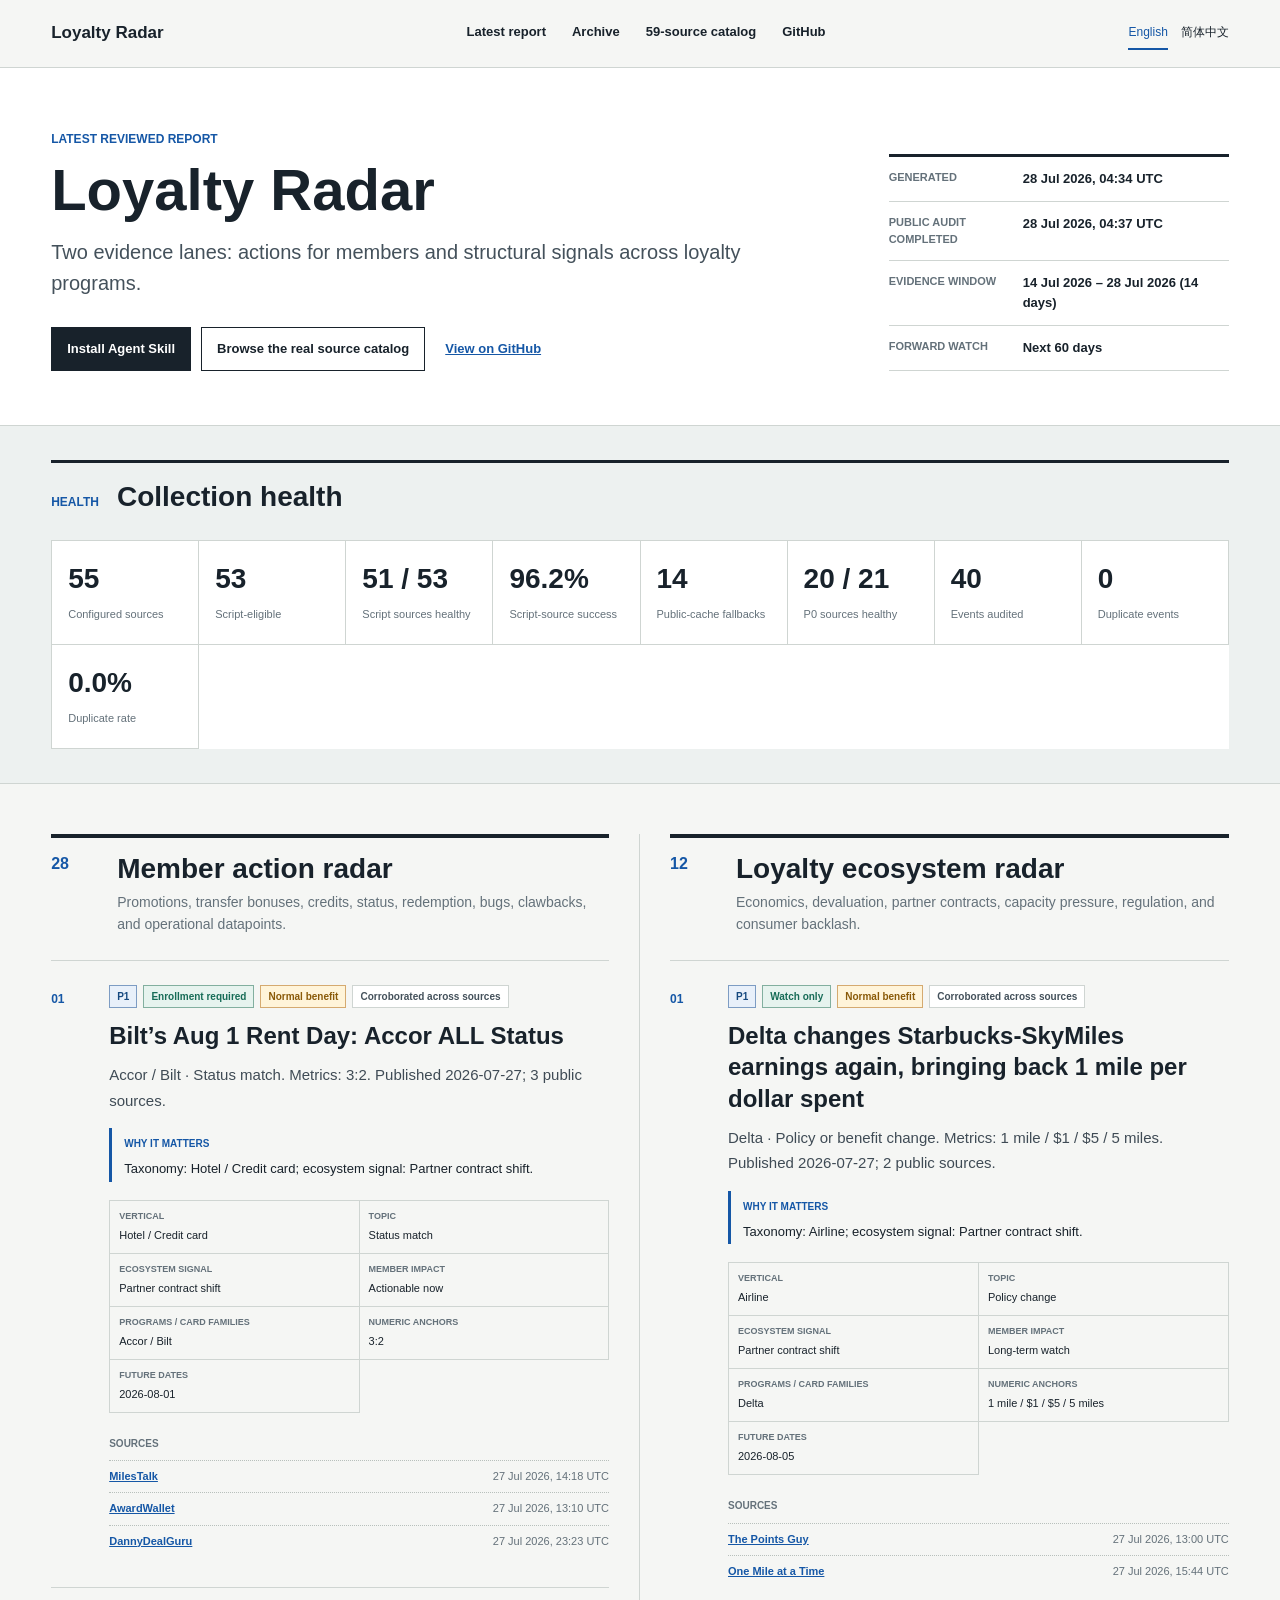
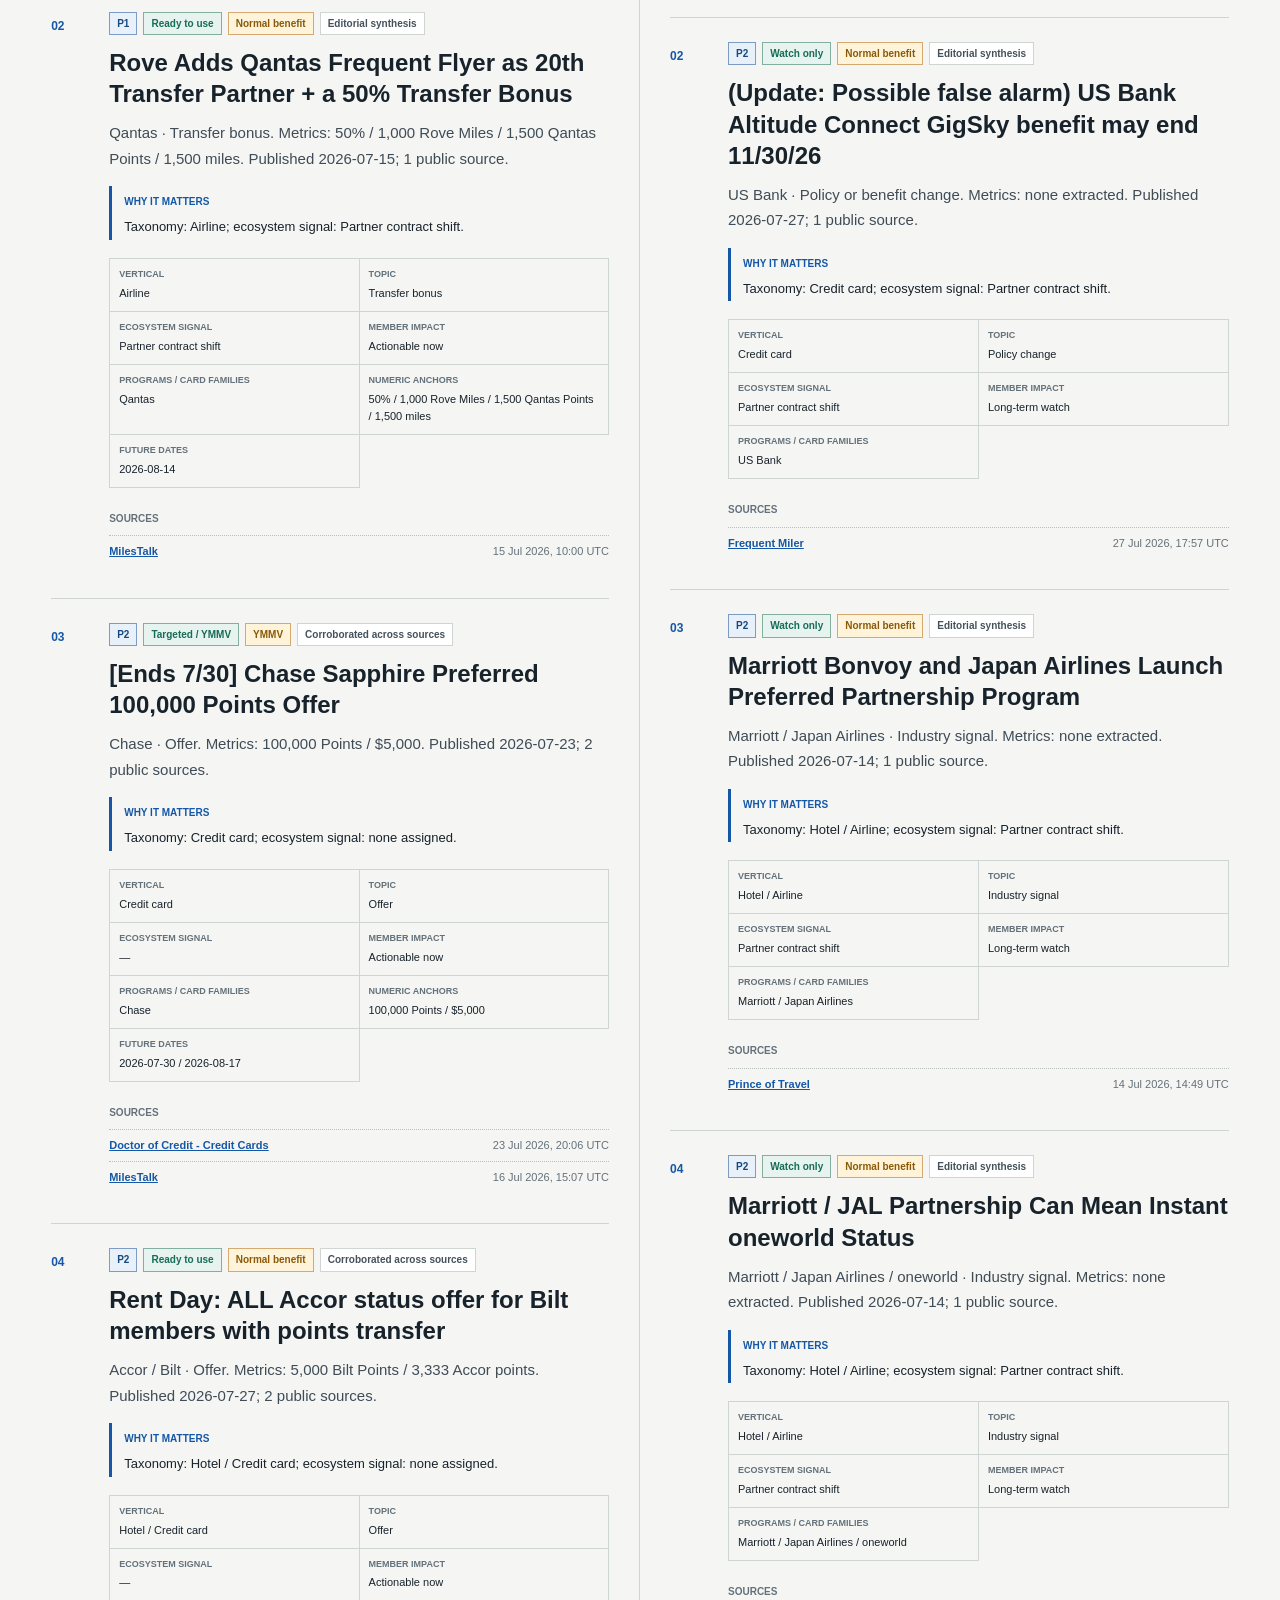
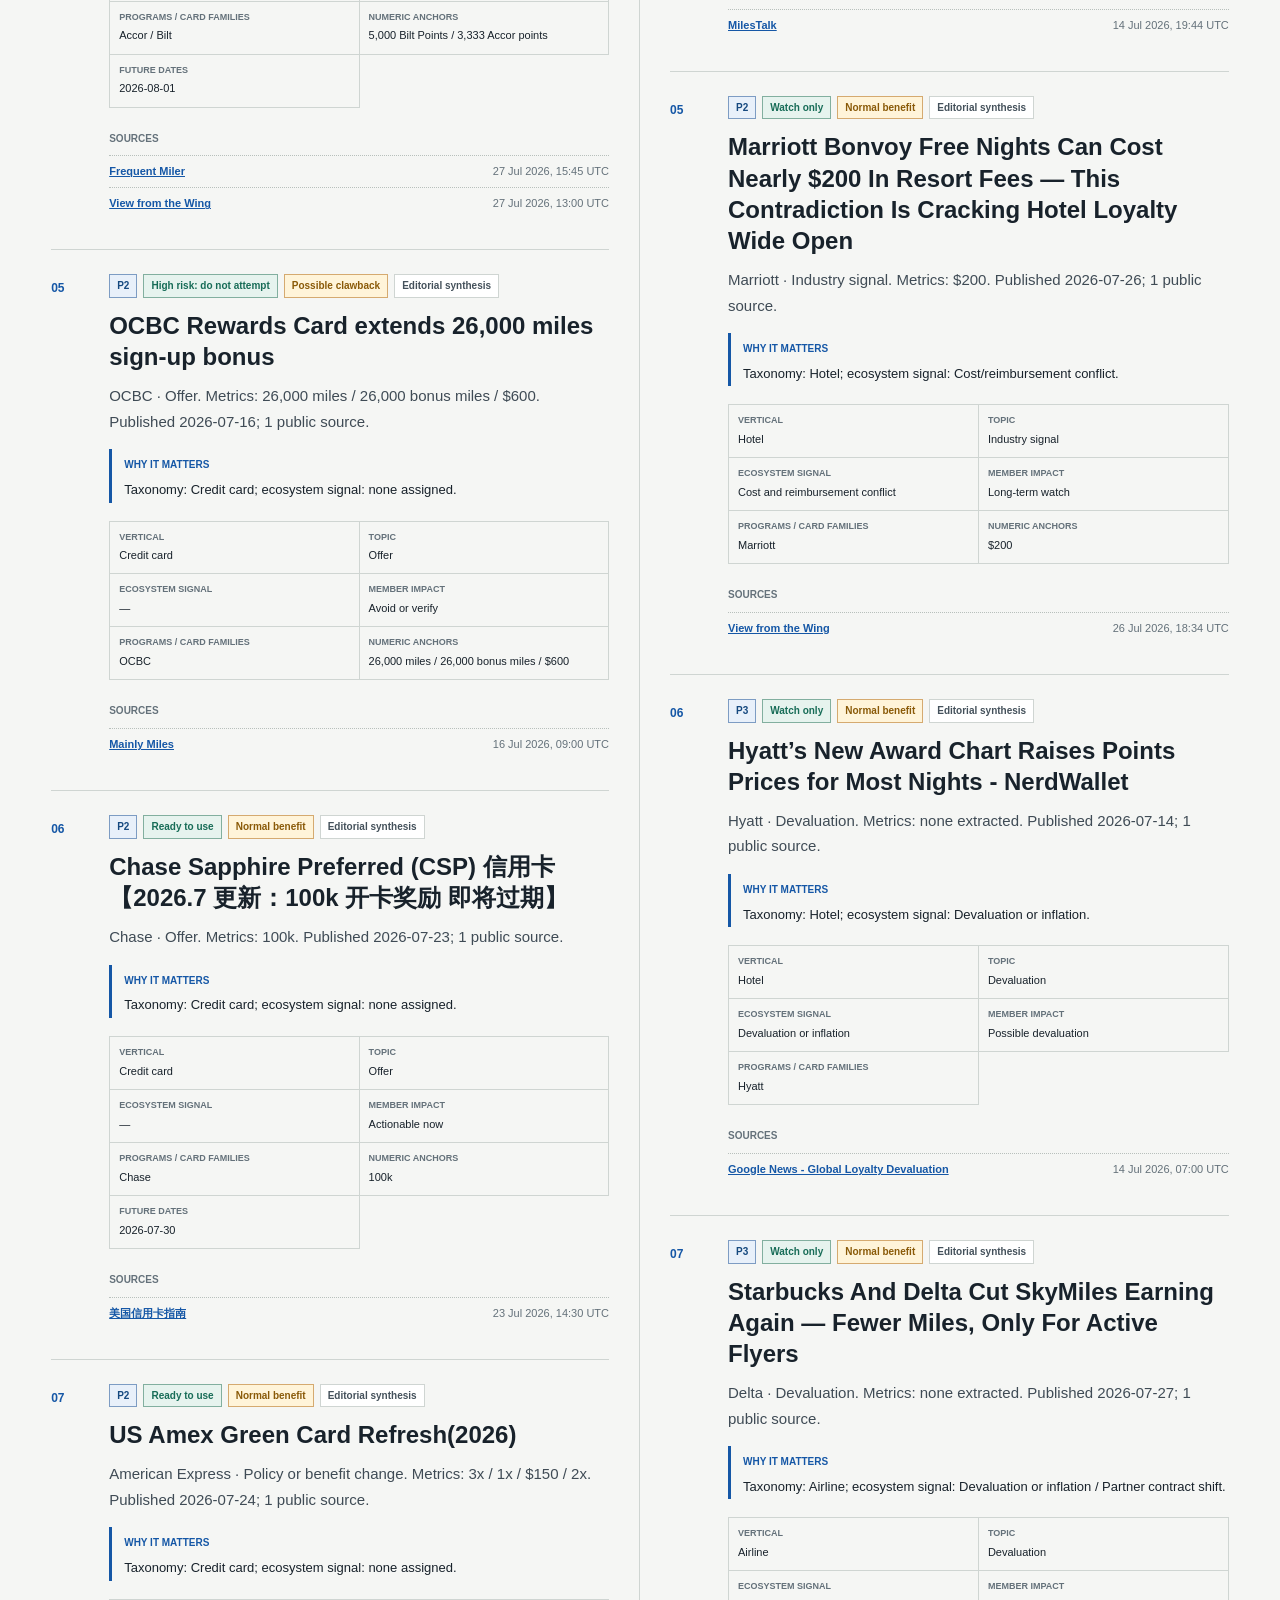
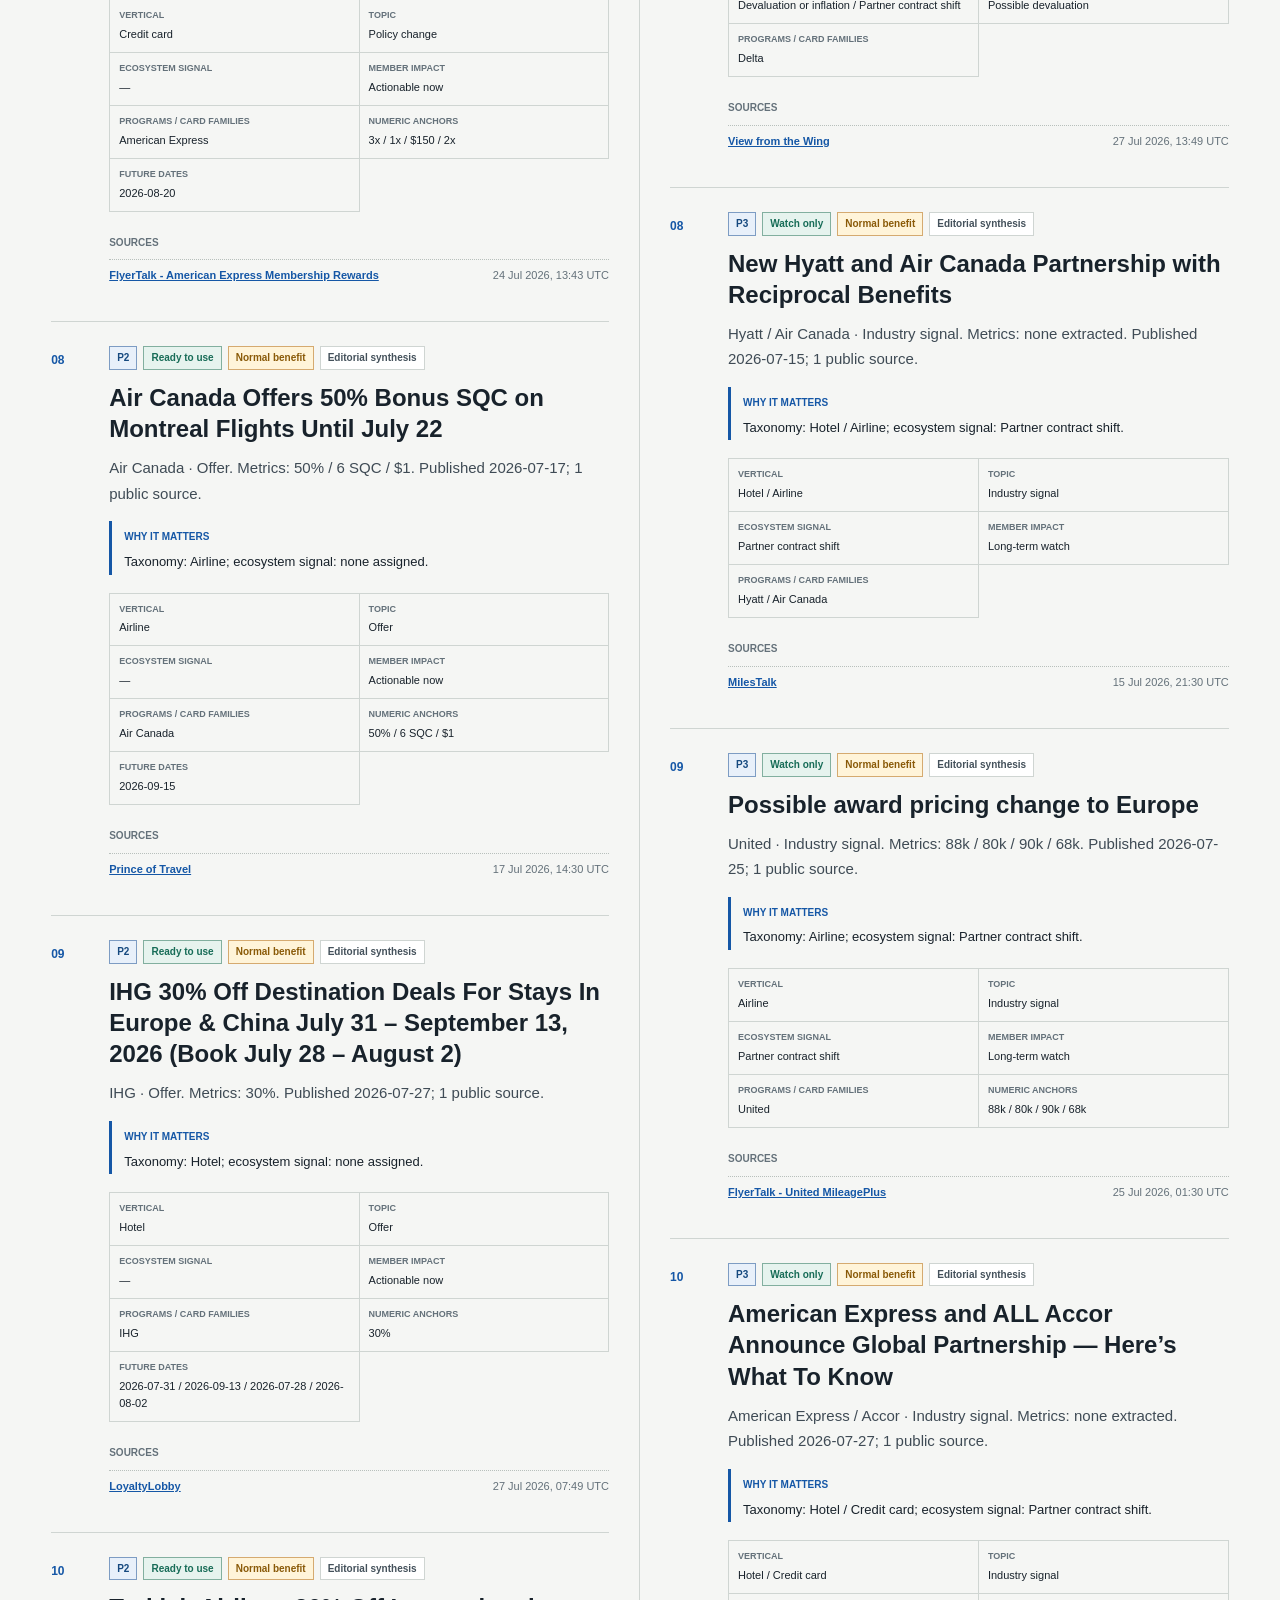
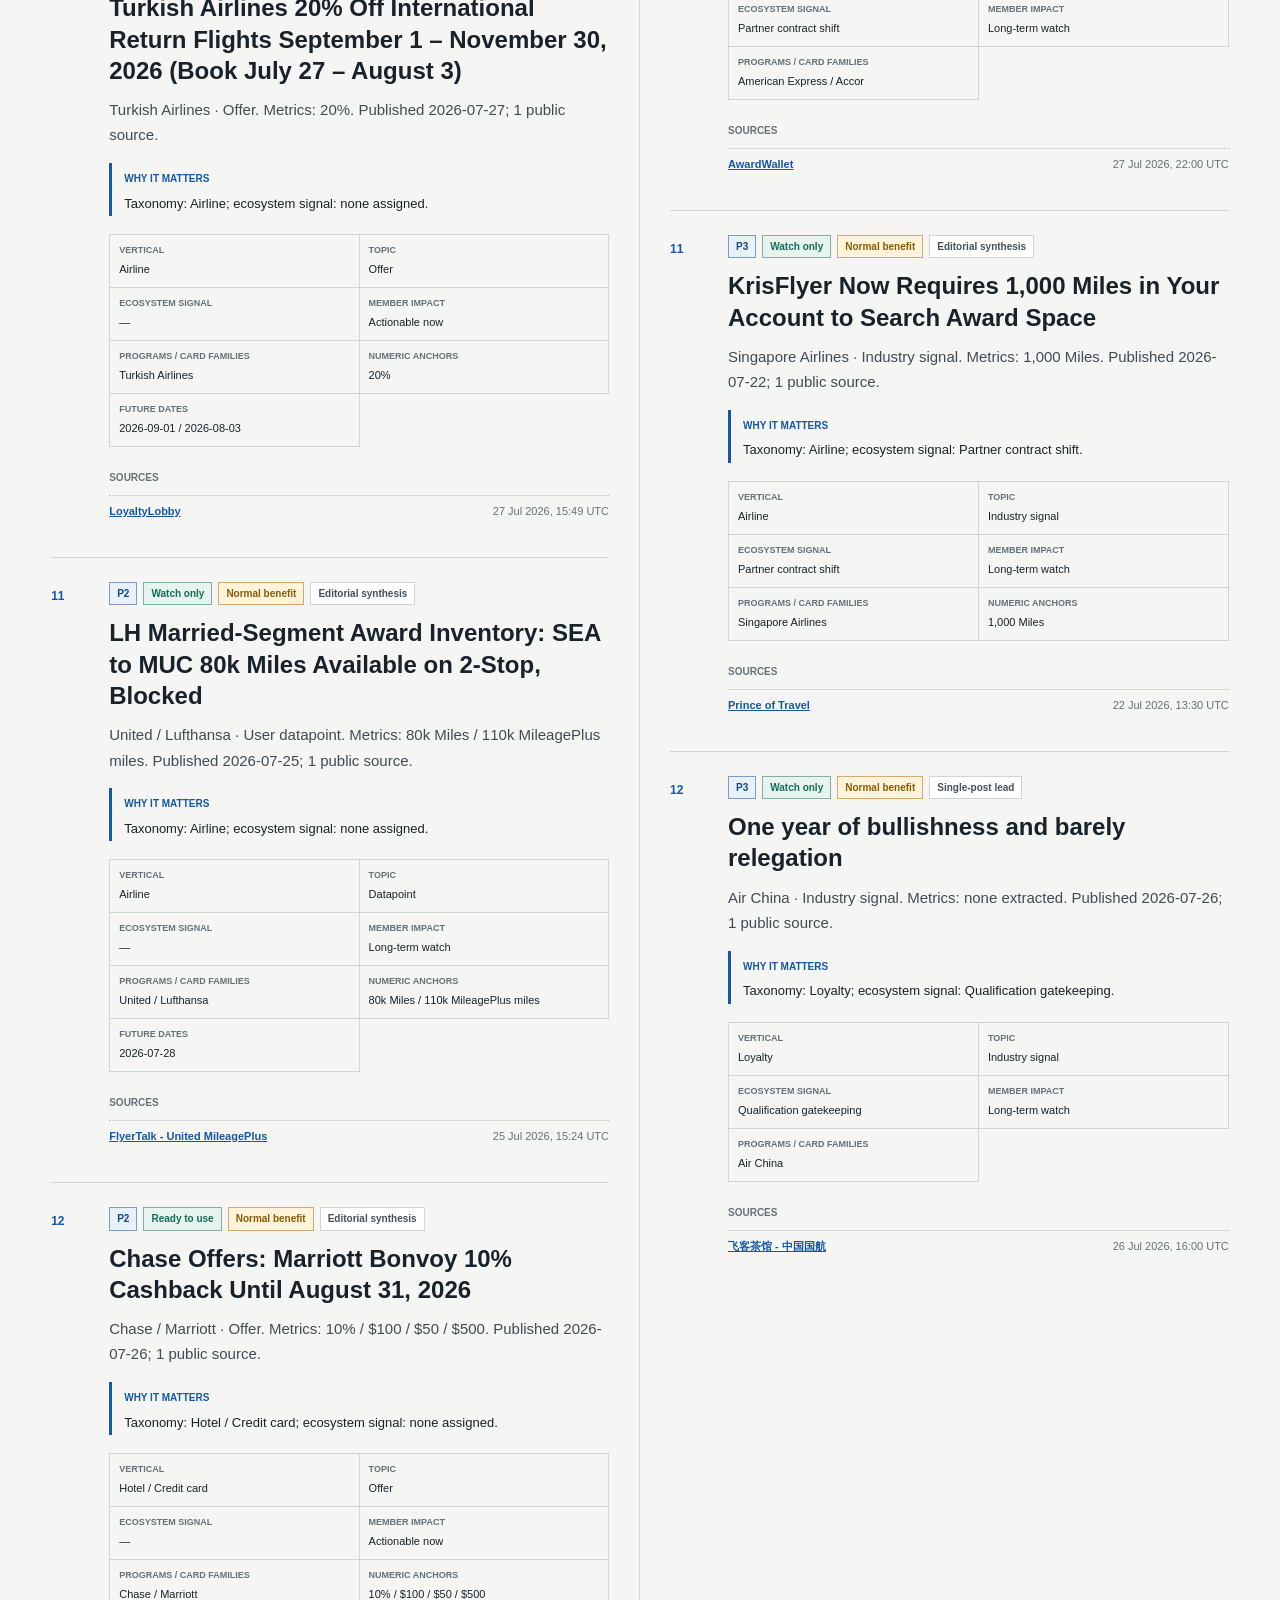
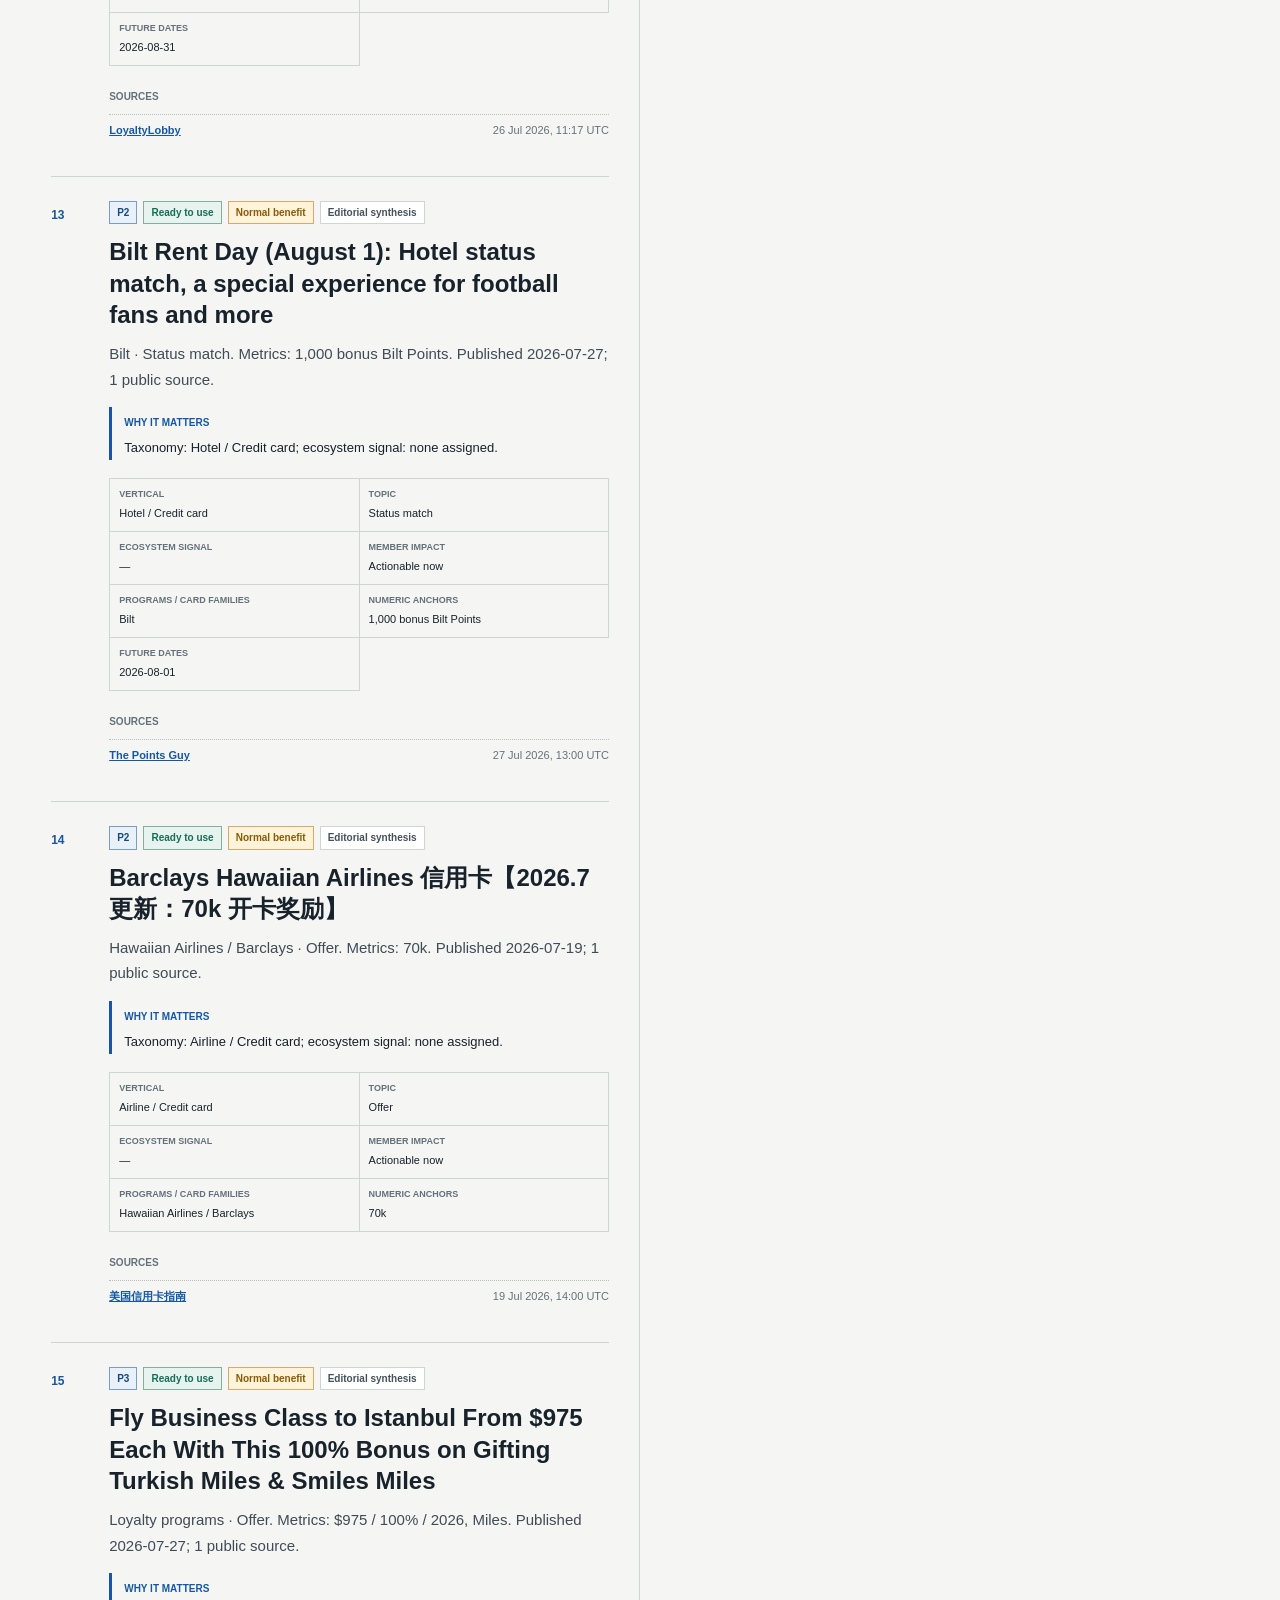
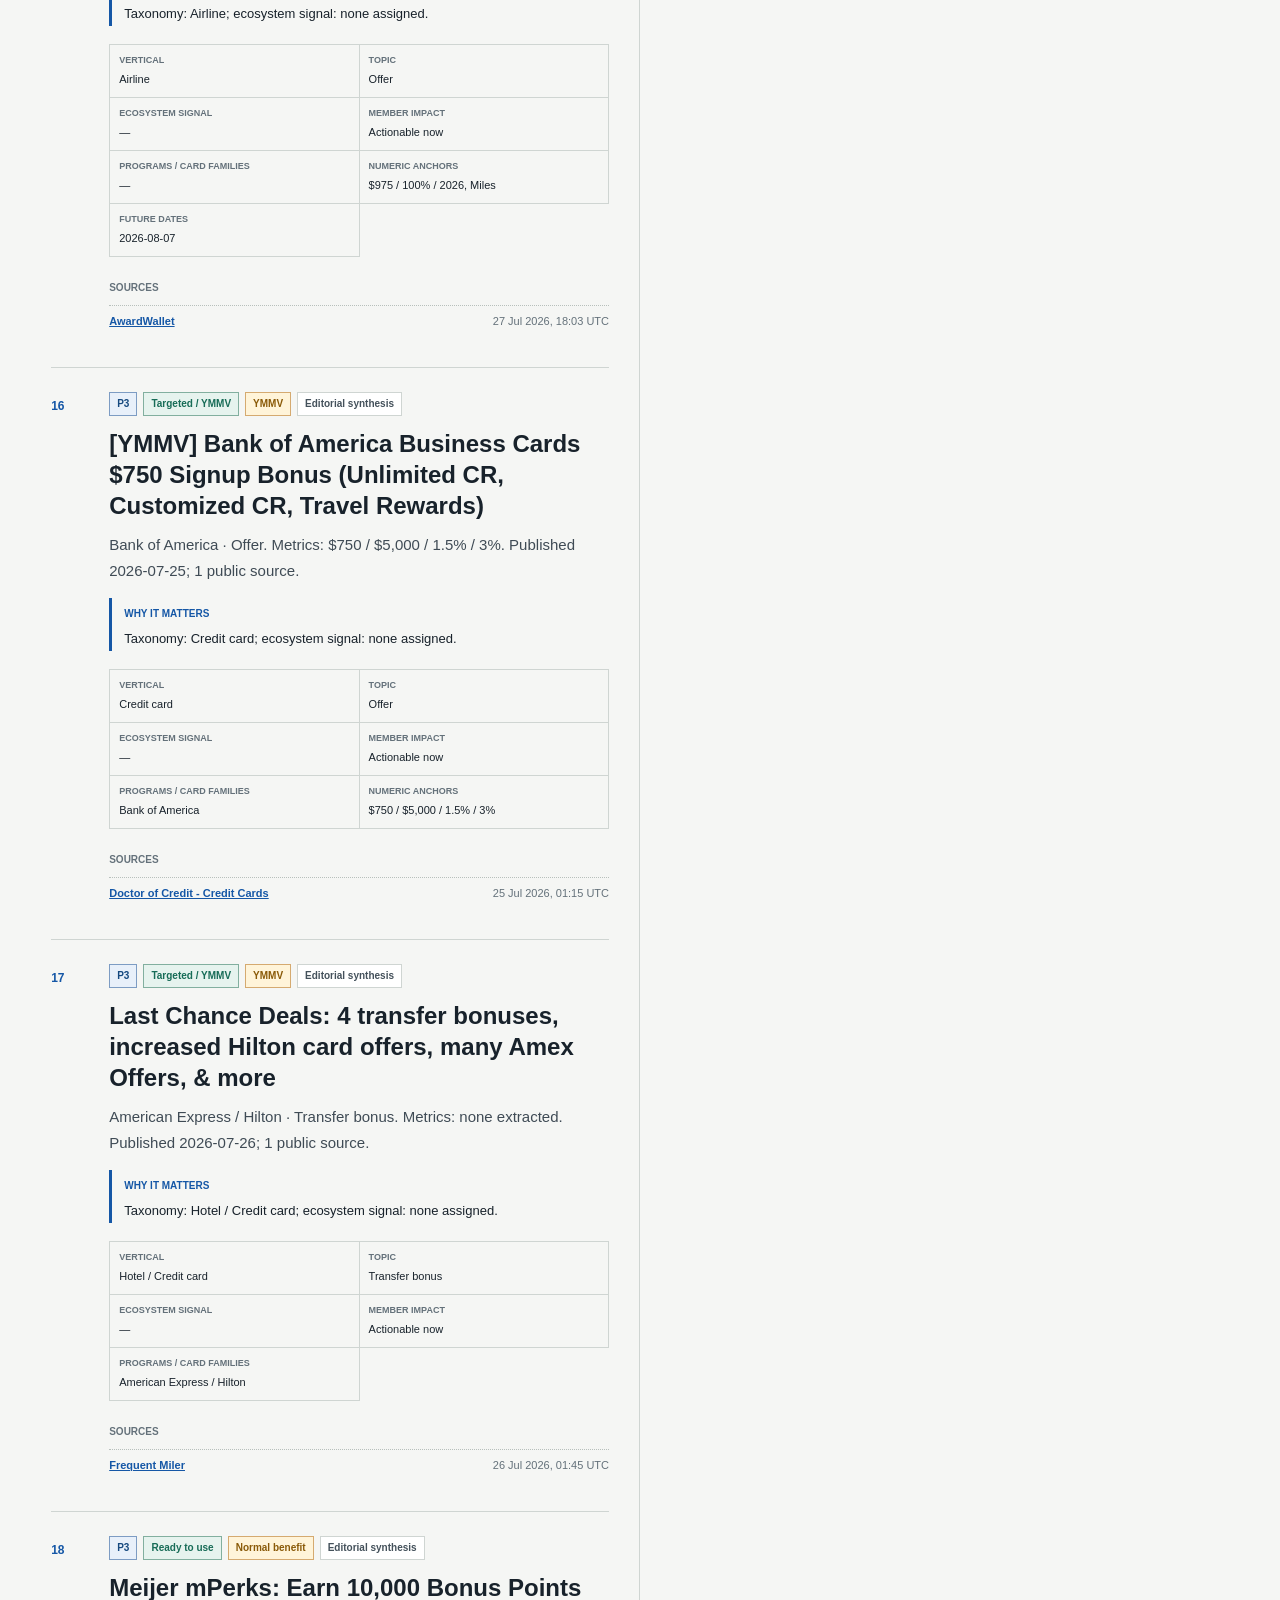
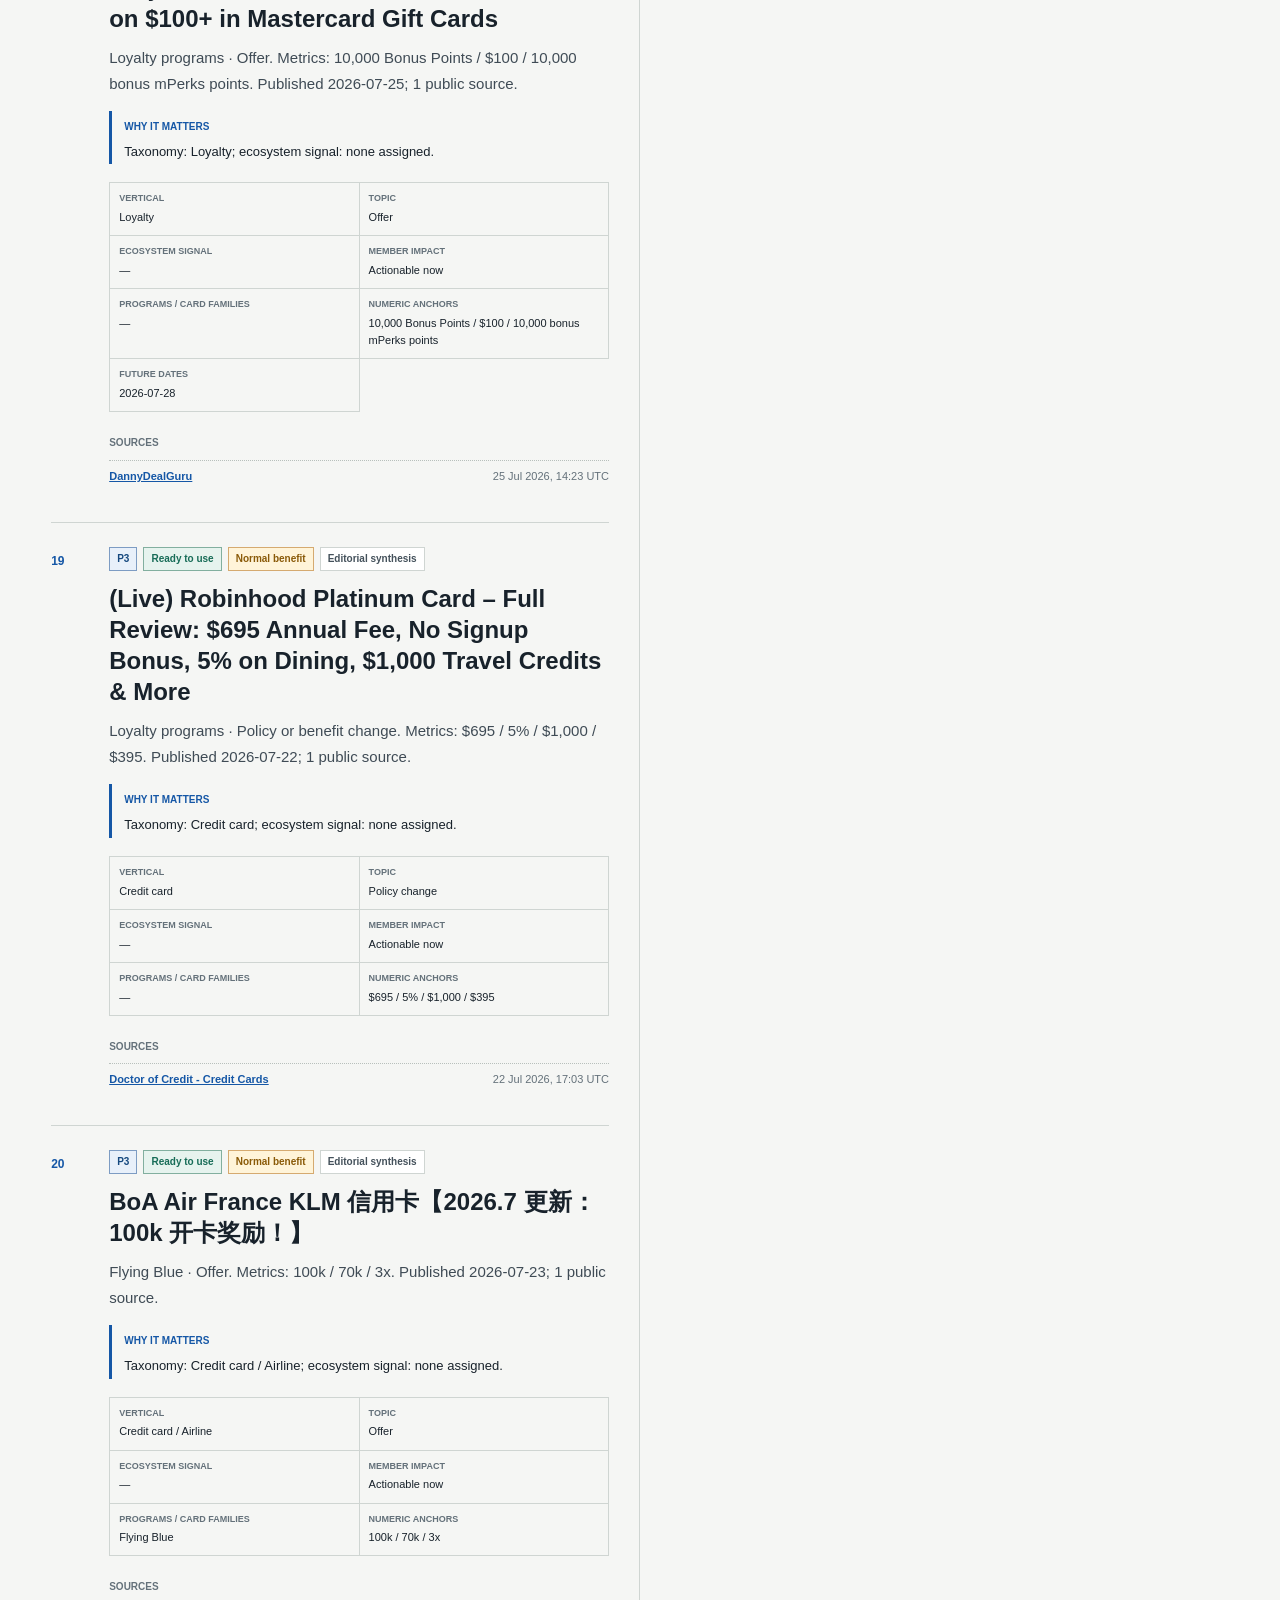
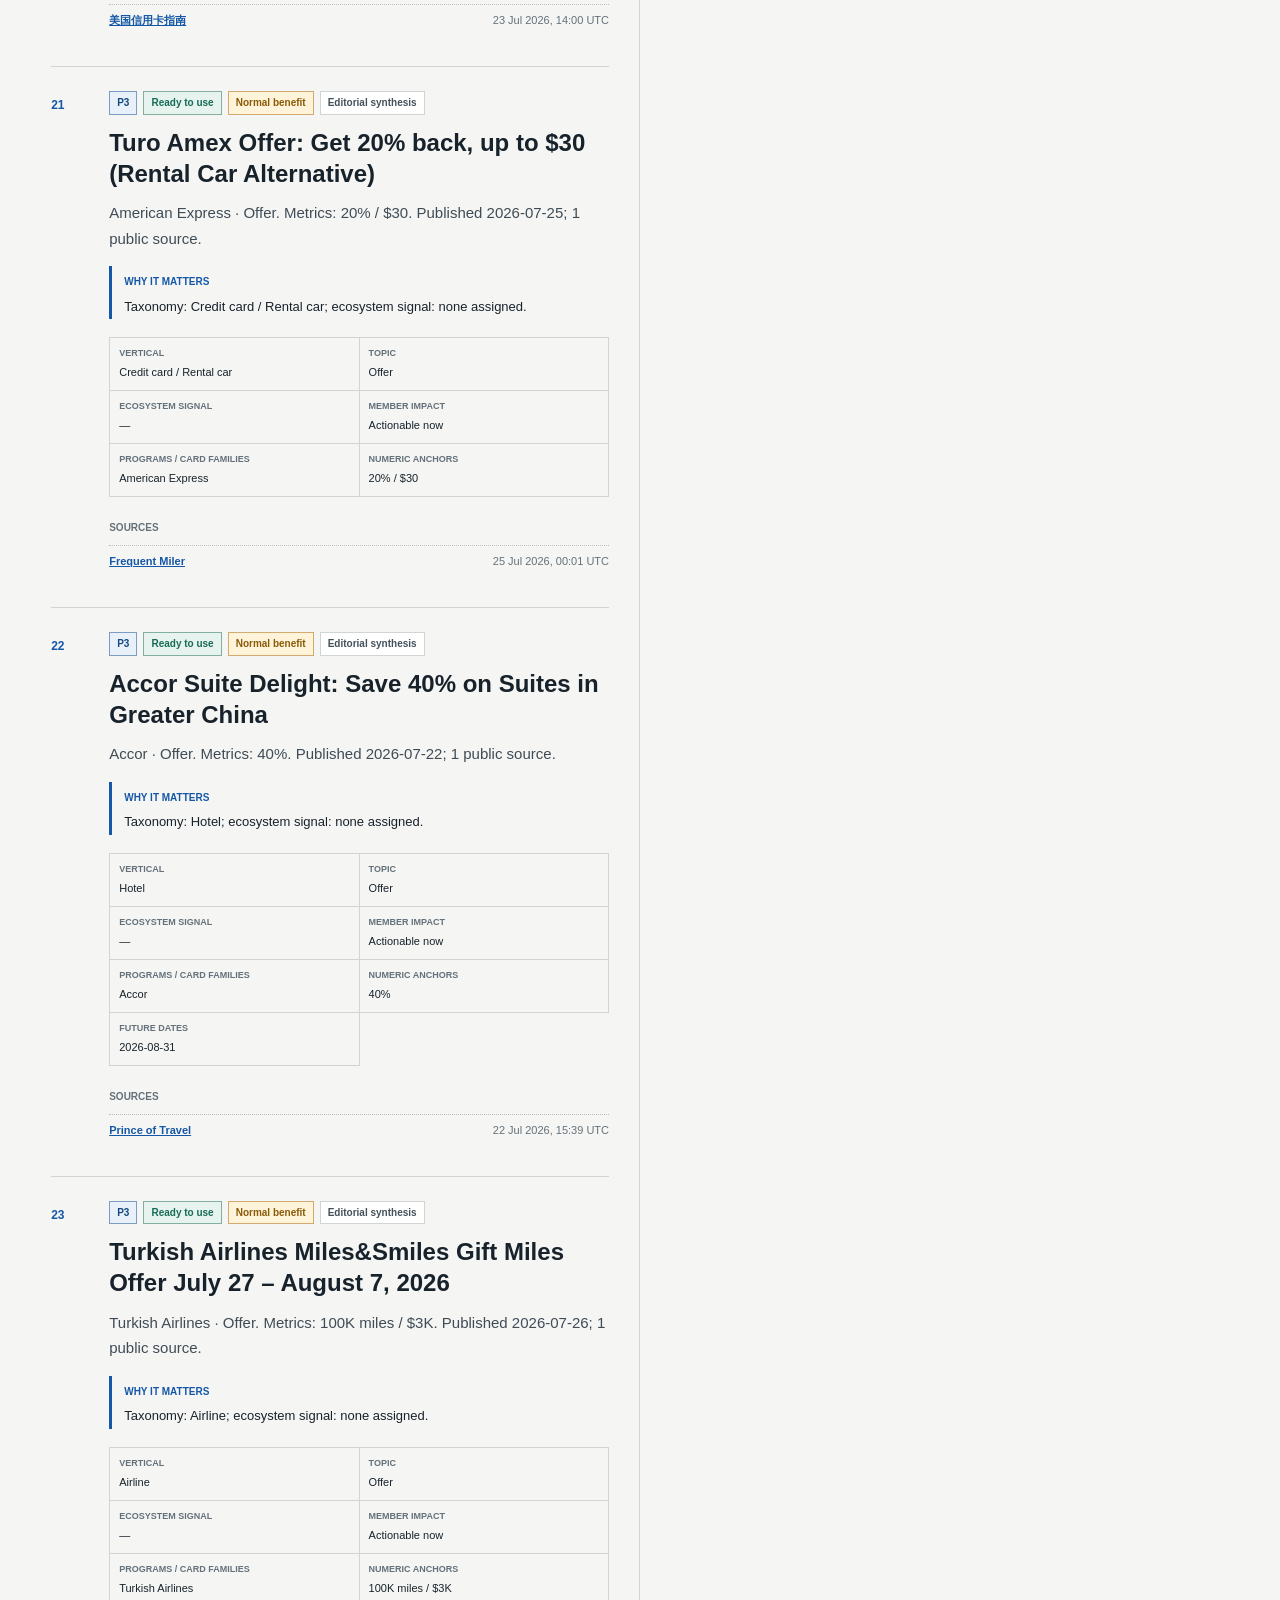
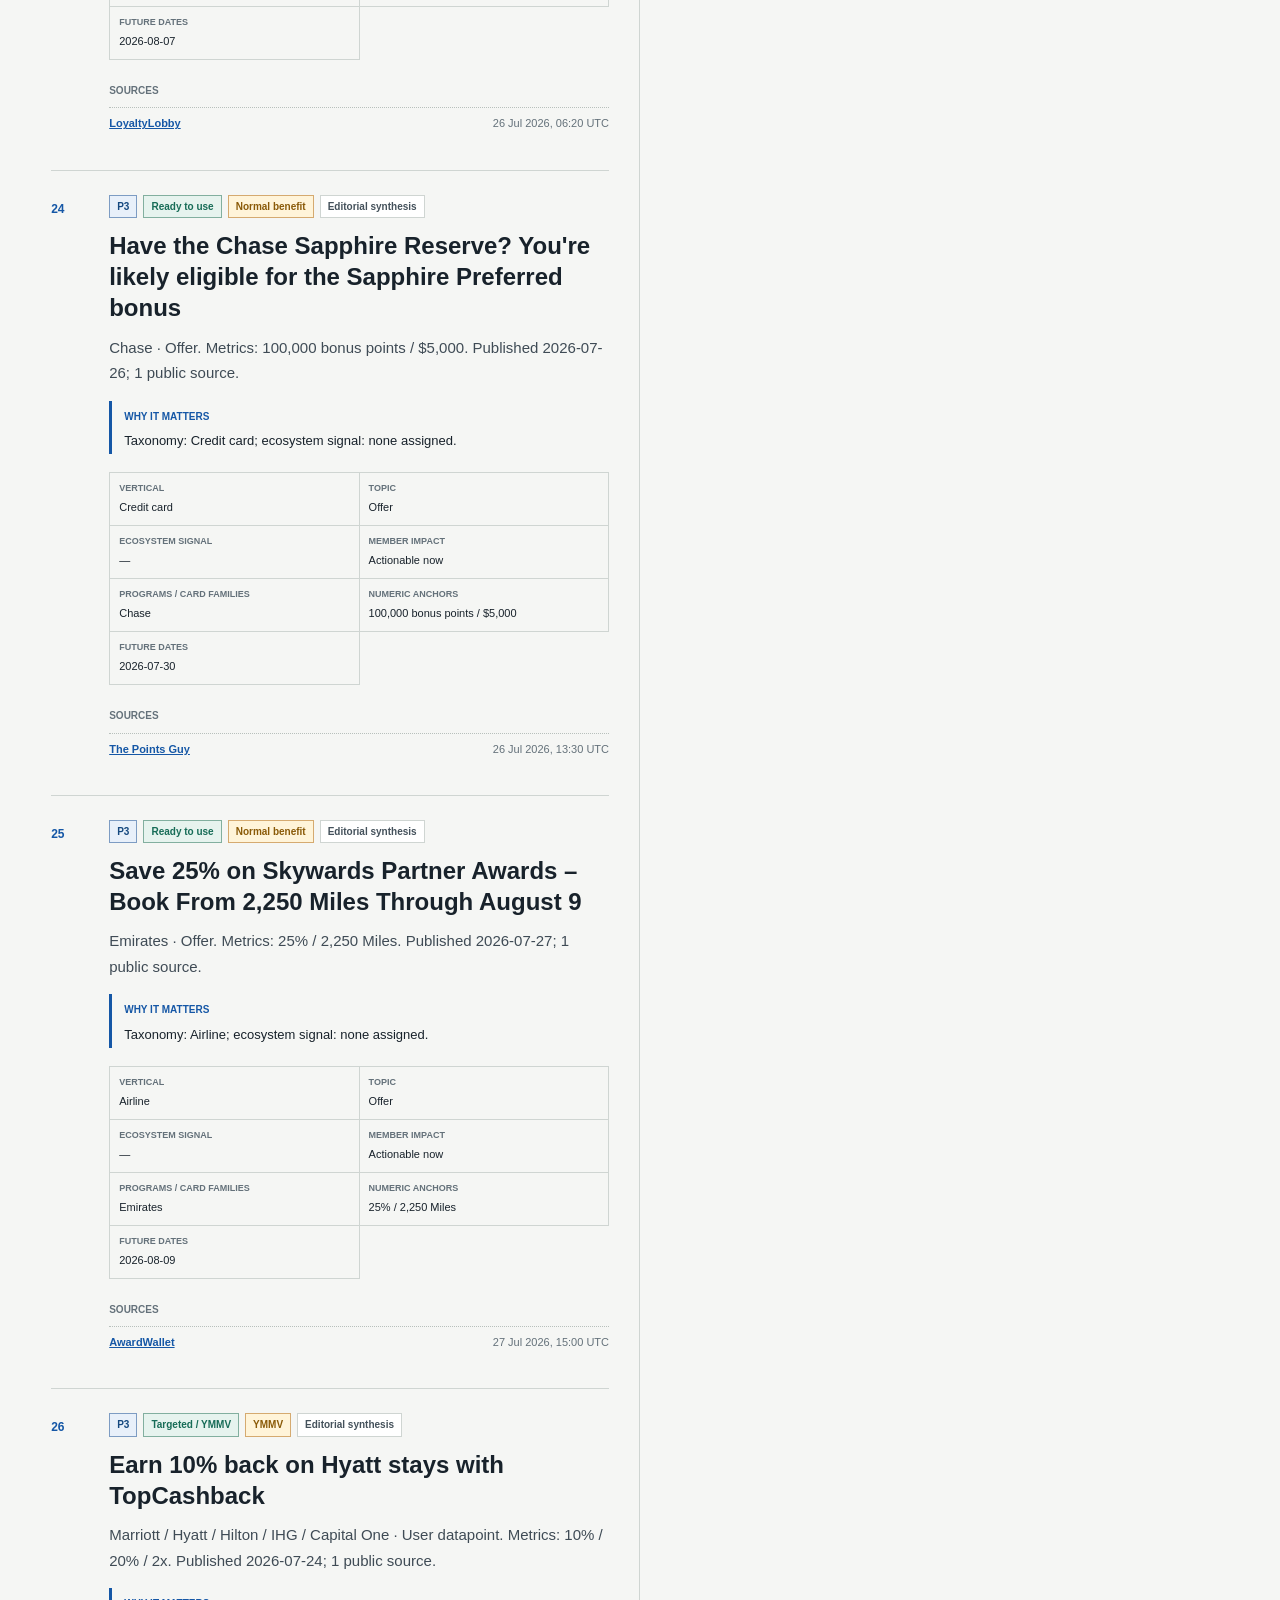
==== commit 6e5407bd: "report: publish 2026-W31 public brief" ====
--- a/docs/site/en/index.html
+++ b/docs/site/en/index.html
@@ -6,208 +6,208 @@
 <link rel="stylesheet" href="../assets/site.css"></head><body data-page-locale="en">
 <a class="skip-link" href="#content">Skip to content</a>
 <header class="site-header"><a class="brand" href="../en/">Loyalty Radar</a><nav class="primary-nav" aria-label="Primary navigation"><a href="../en/">Latest report</a><a href="../en/#archive">Archive</a><a href="../en/sources/">59-source catalog</a><a href="https://github.com/lonelydoctor/loyalty-radar">GitHub</a></nav><nav class="language-switch" aria-label="Language / 语言"><a class="current" href="../en/" hreflang="en">English</a><a class="" href="../zh-CN/" hreflang="zh-CN">简体中文</a></nav></header>
-<main id="content" class="report-page" data-report-state="published" data-report-contract="loyalty-radar-public-report/v1" data-report-id="2026-W30" data-window-hours="336" data-future-days="60">
-<section class="report-hero published" data-layout-check><div class="hero-copy"><p class="eyebrow">Latest reviewed report</p><h1>Loyalty Radar</h1><p class="hero-subtitle" data-critical-text>Two evidence lanes: actions for members and structural signals across loyalty programs.</p><div class="cta-row" data-layout-check><a class="button primary" href="https://github.com/lonelydoctor/loyalty-radar#30-second-quick-start">Install Agent Skill</a><a class="button secondary" href="../en/sources/">Browse the real source catalog</a><a class="text-link" href="https://github.com/lonelydoctor/loyalty-radar">View on GitHub</a></div></div><dl class="report-meta"><div><dt>Generated</dt><dd><time datetime="2026-07-23T17:06:42.930547+00:00">23 Jul 2026, 17:06 UTC</time></dd></div><div><dt>Public audit completed</dt><dd><time datetime="2026-07-23T17:08:44+00:00">23 Jul 2026, 17:08 UTC</time></dd></div><div><dt>Evidence window</dt><dd>09 Jul 2026 – 23 Jul 2026 (14 days)</dd></div><div><dt>Forward watch</dt><dd>Next 60 days</dd></div></dl></section>
-<section class="health-band" aria-labelledby="health-title" data-layout-check><div class="section-heading compact"><p class="eyebrow">Health</p><h2 id="health-title">Collection health</h2></div><div class="health-grid"><div class="health-metric" data-health="configured_sources"><strong>55</strong><span>Configured sources</span></div><div class="health-metric" data-health="script_eligible_sources"><strong>53</strong><span>Script-eligible</span></div><div class="health-metric" data-health="script_ok_sources"><strong>51 / 53</strong><span>Script sources healthy</span></div><div class="health-metric" data-health="script_ok_rate"><strong>96.2%</strong><span>Script-source success</span></div><div class="health-metric" data-health="fallback_sources"><strong>14</strong><span>Public-cache fallbacks</span></div><div class="health-metric" data-health="p0_ok_sources"><strong>20 / 21</strong><span>P0 sources healthy</span></div><div class="health-metric" data-health="events_checked"><strong>40</strong><span>Events audited</span></div><div class="health-metric" data-health="duplicate_events"><strong>0</strong><span>Duplicate events</span></div><div class="health-metric" data-health="duplicate_rate"><strong>0.0%</strong><span>Duplicate rate</span></div></div></section><section class="lane-grid" data-layout-check><section class="lane lane-c-end" aria-labelledby="lane-c-end"><div class="lane-heading"><span>33</span><div><h2 id="lane-c-end">Member action radar</h2><p>Promotions, transfer bonuses, credits, status, redemption, bugs, clawbacks, and operational datapoints.</p></div></div><article class="event" data-event-id="4f150cc50017bd" data-event-locale="en" data-layout-check>
-<div class="event-sequence">01</div><div class="event-content"><div class="badges"><span class="badge priority">P1</span><span class="badge action">Ready to use</span><span class="badge risk">Normal benefit</span><span class="badge confidence">Editorial synthesis</span></div>
+<main id="content" class="report-page" data-report-state="published" data-report-contract="loyalty-radar-public-report/v1" data-report-id="2026-W31" data-window-hours="336" data-future-days="60">
+<section class="report-hero published" data-layout-check><div class="hero-copy"><p class="eyebrow">Latest reviewed report</p><h1>Loyalty Radar</h1><p class="hero-subtitle" data-critical-text>Two evidence lanes: actions for members and structural signals across loyalty programs.</p><div class="cta-row" data-layout-check><a class="button primary" href="https://github.com/lonelydoctor/loyalty-radar#30-second-quick-start">Install Agent Skill</a><a class="button secondary" href="../en/sources/">Browse the real source catalog</a><a class="text-link" href="https://github.com/lonelydoctor/loyalty-radar">View on GitHub</a></div></div><dl class="report-meta"><div><dt>Generated</dt><dd><time datetime="2026-07-28T04:34:20.961713+00:00">28 Jul 2026, 04:34 UTC</time></dd></div><div><dt>Public audit completed</dt><dd><time datetime="2026-07-28T04:37:36+00:00">28 Jul 2026, 04:37 UTC</time></dd></div><div><dt>Evidence window</dt><dd>14 Jul 2026 – 28 Jul 2026 (14 days)</dd></div><div><dt>Forward watch</dt><dd>Next 60 days</dd></div></dl></section>
+<section class="health-band" aria-labelledby="health-title" data-layout-check><div class="section-heading compact"><p class="eyebrow">Health</p><h2 id="health-title">Collection health</h2></div><div class="health-grid"><div class="health-metric" data-health="configured_sources"><strong>55</strong><span>Configured sources</span></div><div class="health-metric" data-health="script_eligible_sources"><strong>53</strong><span>Script-eligible</span></div><div class="health-metric" data-health="script_ok_sources"><strong>51 / 53</strong><span>Script sources healthy</span></div><div class="health-metric" data-health="script_ok_rate"><strong>96.2%</strong><span>Script-source success</span></div><div class="health-metric" data-health="fallback_sources"><strong>14</strong><span>Public-cache fallbacks</span></div><div class="health-metric" data-health="p0_ok_sources"><strong>20 / 21</strong><span>P0 sources healthy</span></div><div class="health-metric" data-health="events_checked"><strong>40</strong><span>Events audited</span></div><div class="health-metric" data-health="duplicate_events"><strong>0</strong><span>Duplicate events</span></div><div class="health-metric" data-health="duplicate_rate"><strong>0.0%</strong><span>Duplicate rate</span></div></div></section><section class="lane-grid" data-layout-check><section class="lane lane-c-end" aria-labelledby="lane-c-end"><div class="lane-heading"><span>28</span><div><h2 id="lane-c-end">Member action radar</h2><p>Promotions, transfer bonuses, credits, status, redemption, bugs, clawbacks, and operational datapoints.</p></div></div><article class="event" data-event-id="95b2f387fe0133" data-event-locale="en" data-layout-check>
+<div class="event-sequence">01</div><div class="event-content"><div class="badges"><span class="badge priority">P1</span><span class="badge action">Enrollment required</span><span class="badge risk">Normal benefit</span><span class="badge confidence">Corroborated across sources</span></div>
+<h3 class="event-title" data-critical-text>Bilt’s Aug 1 Rent Day: Accor ALL Status</h3><p class="event-summary">Accor / Bilt · Status match. Metrics: 3:2. Published 2026-07-27; 3 public sources.</p>
+<div class="why"><span>Why it matters</span><p>Taxonomy: Hotel / Credit card; ecosystem signal: Partner contract shift.</p></div>
+<dl class="event-facts"><div><dt>Vertical</dt><dd>Hotel / Credit card</dd></div><div><dt>Topic</dt><dd>Status match</dd></div><div><dt>Ecosystem signal</dt><dd>Partner contract shift</dd></div><div><dt>Member impact</dt><dd>Actionable now</dd></div><div><dt>Programs / card families</dt><dd>Accor / Bilt</dd></div><div class="event-extra"><dt>Numeric anchors</dt><dd>3:2</dd></div><div class="event-extra"><dt>Future dates</dt><dd>2026-08-01</dd></div></dl>
+<div class="source-block"><span class="source-label">Sources</span><ol><li><a class="source-reference" href="https://milestalk.com/bilts-aug-1-rent-day-accor-all-status/" target="_blank" rel="noreferrer">MilesTalk</a><time datetime="2026-07-27T14:18:53+00:00">27 Jul 2026, 14:18 UTC</time></li><li><a class="source-reference" href="https://awardwallet.com/news/bilt-rewards/bilt-rent-day/?pubDate=2026-07-27" target="_blank" rel="noreferrer">AwardWallet</a><time datetime="2026-07-27T13:10:03+00:00">27 Jul 2026, 13:10 UTC</time></li><li><a class="source-reference" href="https://dannydealguru.com/bilt-rent-day/" target="_blank" rel="noreferrer">DannyDealGuru</a><time datetime="2026-07-27T23:23:56+00:00">27 Jul 2026, 23:23 UTC</time></li></ol></div></div></article><article class="event" data-event-id="4f150cc50017bd" data-event-locale="en" data-layout-check>
+<div class="event-sequence">02</div><div class="event-content"><div class="badges"><span class="badge priority">P1</span><span class="badge action">Ready to use</span><span class="badge risk">Normal benefit</span><span class="badge confidence">Editorial synthesis</span></div>
 <h3 class="event-title" data-critical-text>Rove Adds Qantas Frequent Flyer as 20th Transfer Partner + a 50% Transfer Bonus</h3><p class="event-summary">Qantas · Transfer bonus. Metrics: 50% / 1,000 Rove Miles / 1,500 Qantas Points / 1,500 miles. Published 2026-07-15; 1 public source.</p>
 <div class="why"><span>Why it matters</span><p>Taxonomy: Airline; ecosystem signal: Partner contract shift.</p></div>
 <dl class="event-facts"><div><dt>Vertical</dt><dd>Airline</dd></div><div><dt>Topic</dt><dd>Transfer bonus</dd></div><div><dt>Ecosystem signal</dt><dd>Partner contract shift</dd></div><div><dt>Member impact</dt><dd>Actionable now</dd></div><div><dt>Programs / card families</dt><dd>Qantas</dd></div><div class="event-extra"><dt>Numeric anchors</dt><dd>50% / 1,000 Rove Miles / 1,500 Qantas Points / 1,500 miles</dd></div><div class="event-extra"><dt>Future dates</dt><dd>2026-08-14</dd></div></dl>
-<div class="source-block"><span class="source-label">Sources</span><ol><li><a class="source-reference" href="https://milestalk.com/rove-adds-qantas-frequent-flyer-as-20th-transfer-partner-a-50-transfer-bonus/" target="_blank" rel="noreferrer">MilesTalk</a><time datetime="2026-07-15T10:00:44+00:00">15 Jul 2026, 10:00 UTC</time></li></ol></div></div></article><article class="event" data-event-id="67a28503c26cfe" data-event-locale="en" data-layout-check>
-<div class="event-sequence">02</div><div class="event-content"><div class="badges"><span class="badge priority">P1</span><span class="badge action">Ready to use</span><span class="badge risk">Normal benefit</span><span class="badge confidence">Corroborated across sources</span></div>
-<h3 class="event-title" data-critical-text>Link Marriott Bonvoy® &amp; JAL Mileage Bank Account-Receive FLY ON Points &amp; Status Match</h3><p class="event-summary">Marriott / Japan Airlines / oneworld · Status match. Metrics: none extracted. Published 2026-07-14; 3 public sources.</p>
-<div class="why"><span>Why it matters</span><p>Taxonomy: Hotel / Airline; ecosystem signal: Partner contract shift.</p></div>
-<dl class="event-facts"><div><dt>Vertical</dt><dd>Hotel / Airline</dd></div><div><dt>Topic</dt><dd>Status match</dd></div><div><dt>Ecosystem signal</dt><dd>Partner contract shift</dd></div><div><dt>Member impact</dt><dd>Actionable now</dd></div><div><dt>Programs / card families</dt><dd>Marriott / Japan Airlines / oneworld</dd></div></dl>
-<div class="source-block"><span class="source-label">Sources</span><ol><li><a class="source-reference" href="https://www.flyertalk.com/forum/marriott-marriott-bonvoy/2220668-link-marriott-bonvoy-jal-mileage-bank-account-receive-fly-points-status-match.html" target="_blank" rel="noreferrer">FlyerTalk - Marriott Bonvoy</a><time datetime="2026-07-14T04:59:25+00:00">14 Jul 2026, 04:59 UTC</time></li><li><a class="source-reference" href="https://princeoftravel.com/news/marriott-bonvoy-japan-airlines-preferred-partnership/" target="_blank" rel="noreferrer">Prince of Travel</a><time datetime="2026-07-14T14:49:25+00:00">14 Jul 2026, 14:49 UTC</time></li><li><a class="source-reference" href="https://milestalk.com/marriott-jal-partnership-can-mean-instant-oneworld-status/" target="_blank" rel="noreferrer">MilesTalk</a><time datetime="2026-07-14T19:44:31+00:00">14 Jul 2026, 19:44 UTC</time></li></ol></div></div></article><article class="event" data-event-id="b13336c4842244" data-event-locale="en" data-layout-check>
+<div class="source-block"><span class="source-label">Sources</span><ol><li><a class="source-reference" href="https://milestalk.com/rove-adds-qantas-frequent-flyer-as-20th-transfer-partner-a-50-transfer-bonus/" target="_blank" rel="noreferrer">MilesTalk</a><time datetime="2026-07-15T10:00:44+00:00">15 Jul 2026, 10:00 UTC</time></li></ol></div></div></article><article class="event" data-event-id="b13336c4842244" data-event-locale="en" data-layout-check>
 <div class="event-sequence">03</div><div class="event-content"><div class="badges"><span class="badge priority">P2</span><span class="badge action">Targeted / YMMV</span><span class="badge risk">YMMV</span><span class="badge confidence">Corroborated across sources</span></div>
-<h3 class="event-title" data-critical-text>[Ends Soon] Chase Sapphire Preferred 100,000 Points Offer</h3><p class="event-summary">Chase · Offer. Metrics: 100,000 Points / $5,000 / $95 / $100. Published 2026-07-16; 4 public sources.</p>
-<div class="why"><span>Why it matters</span><p>Taxonomy: Credit card; ecosystem signal: none assigned.</p></div>
-<dl class="event-facts"><div><dt>Vertical</dt><dd>Credit card</dd></div><div><dt>Topic</dt><dd>Offer</dd></div><div><dt>Ecosystem signal</dt><dd>—</dd></div><div><dt>Member impact</dt><dd>Actionable now</dd></div><div><dt>Programs / card families</dt><dd>Chase</dd></div><div class="event-extra"><dt>Numeric anchors</dt><dd>100,000 Points / $5,000 / $95 / $100</dd></div><div class="event-extra"><dt>Future dates</dt><dd>2026-08-17 / 2026-07-23 / 2026-07-30</dd></div></dl>
-<div class="source-block"><span class="source-label">Sources</span><ol><li><a class="source-reference" href="https://www.doctorofcredit.com/chase-sapphire-preferred-100000-points-offer/" target="_blank" rel="noreferrer">Doctor of Credit - Credit Cards</a><time datetime="2026-07-16T13:50:18+00:00">16 Jul 2026, 13:50 UTC</time></li><li><a class="source-reference" href="https://milestalk.com/ending-soon-best-ever-100000-point-offer-on-chase-sapphire-preferred/" target="_blank" rel="noreferrer">MilesTalk</a><time datetime="2026-07-16T15:07:39+00:00">16 Jul 2026, 15:07 UTC</time></li><li><a class="source-reference" href="https://thepointsguy.com/news/chase-sapphire-preferred-100k-points-faq-2026/" target="_blank" rel="noreferrer">The Points Guy</a><time datetime="2026-07-21T16:00:21+00:00">21 Jul 2026, 16:00 UTC</time></li><li><a class="source-reference" href="https://thepointsguy.com/news/chase-sapphire-preferred-100k-point-bonus-offer-last-chance-2026/" target="_blank" rel="noreferrer">The Points Guy</a><time datetime="2026-07-23T13:06:47+00:00">23 Jul 2026, 13:06 UTC</time></li><li><a class="source-reference" href="https://frequentmiler.com/now-earn-100k-points-with-new-chase-sapphire-preferred-card-offer/" target="_blank" rel="noreferrer">Frequent Miler</a><time datetime="2026-07-23T15:46:28+00:00">23 Jul 2026, 15:46 UTC</time></li></ol></div></div></article><article class="event" data-event-id="11a53f83c0fbbd" data-event-locale="en" data-layout-check>
-<div class="event-sequence">04</div><div class="event-content"><div class="badges"><span class="badge priority">P2</span><span class="badge action">High risk: do not attempt</span><span class="badge risk">Possible clawback</span><span class="badge confidence">Editorial synthesis</span></div>
+<h3 class="event-title" data-critical-text>[Ends 7/30] Chase Sapphire Preferred 100,000 Points Offer</h3><p class="event-summary">Chase · Offer. Metrics: 100,000 Points / $5,000. Published 2026-07-23; 2 public sources.</p>
+<div class="why"><span>Why it matters</span><p>Taxonomy: Credit card; ecosystem signal: none assigned.</p></div>
+<dl class="event-facts"><div><dt>Vertical</dt><dd>Credit card</dd></div><div><dt>Topic</dt><dd>Offer</dd></div><div><dt>Ecosystem signal</dt><dd>—</dd></div><div><dt>Member impact</dt><dd>Actionable now</dd></div><div><dt>Programs / card families</dt><dd>Chase</dd></div><div class="event-extra"><dt>Numeric anchors</dt><dd>100,000 Points / $5,000</dd></div><div class="event-extra"><dt>Future dates</dt><dd>2026-07-30 / 2026-08-17</dd></div></dl>
+<div class="source-block"><span class="source-label">Sources</span><ol><li><a class="source-reference" href="https://www.doctorofcredit.com/chase-sapphire-preferred-100000-points-offer/" target="_blank" rel="noreferrer">Doctor of Credit - Credit Cards</a><time datetime="2026-07-23T20:06:18+00:00">23 Jul 2026, 20:06 UTC</time></li><li><a class="source-reference" href="https://milestalk.com/ending-soon-best-ever-100000-point-offer-on-chase-sapphire-preferred/" target="_blank" rel="noreferrer">MilesTalk</a><time datetime="2026-07-16T15:07:39+00:00">16 Jul 2026, 15:07 UTC</time></li></ol></div></div></article><article class="event" data-event-id="d8e988c5a5b215" data-event-locale="en" data-layout-check>
+<div class="event-sequence">04</div><div class="event-content"><div class="badges"><span class="badge priority">P2</span><span class="badge action">Ready to use</span><span class="badge risk">Normal benefit</span><span class="badge confidence">Corroborated across sources</span></div>
+<h3 class="event-title" data-critical-text>Rent Day: ALL Accor status offer for Bilt members with points transfer</h3><p class="event-summary">Accor / Bilt · Offer. Metrics: 5,000 Bilt Points / 3,333 Accor points. Published 2026-07-27; 2 public sources.</p>
+<div class="why"><span>Why it matters</span><p>Taxonomy: Hotel / Credit card; ecosystem signal: none assigned.</p></div>
+<dl class="event-facts"><div><dt>Vertical</dt><dd>Hotel / Credit card</dd></div><div><dt>Topic</dt><dd>Offer</dd></div><div><dt>Ecosystem signal</dt><dd>—</dd></div><div><dt>Member impact</dt><dd>Actionable now</dd></div><div><dt>Programs / card families</dt><dd>Accor / Bilt</dd></div><div class="event-extra"><dt>Numeric anchors</dt><dd>5,000 Bilt Points / 3,333 Accor points</dd></div><div class="event-extra"><dt>Future dates</dt><dd>2026-08-01</dd></div></dl>
+<div class="source-block"><span class="source-label">Sources</span><ol><li><a class="source-reference" href="https://frequentmiler.com/rent-day-all-accor-status-offer-for-bilt-members-with-points-transfer/" target="_blank" rel="noreferrer">Frequent Miler</a><time datetime="2026-07-27T15:45:08+00:00">27 Jul 2026, 15:45 UTC</time></li><li><a class="source-reference" href="https://viewfromthewing.com/bilts-next-rent-day-offer-unlocks-accor-hotel-status-match-up-to-platinum/" target="_blank" rel="noreferrer">View from the Wing</a><time datetime="2026-07-27T13:00:04+00:00">27 Jul 2026, 13:00 UTC</time></li></ol></div></div></article><article class="event" data-event-id="11a53f83c0fbbd" data-event-locale="en" data-layout-check>
+<div class="event-sequence">05</div><div class="event-content"><div class="badges"><span class="badge priority">P2</span><span class="badge action">High risk: do not attempt</span><span class="badge risk">Possible clawback</span><span class="badge confidence">Editorial synthesis</span></div>
 <h3 class="event-title" data-critical-text>OCBC Rewards Card extends 26,000 miles sign-up bonus</h3><p class="event-summary">OCBC · Offer. Metrics: 26,000 miles / 26,000 bonus miles / $600. Published 2026-07-16; 1 public source.</p>
 <div class="why"><span>Why it matters</span><p>Taxonomy: Credit card; ecosystem signal: none assigned.</p></div>
 <dl class="event-facts"><div><dt>Vertical</dt><dd>Credit card</dd></div><div><dt>Topic</dt><dd>Offer</dd></div><div><dt>Ecosystem signal</dt><dd>—</dd></div><div><dt>Member impact</dt><dd>Avoid or verify</dd></div><div><dt>Programs / card families</dt><dd>OCBC</dd></div><div class="event-extra"><dt>Numeric anchors</dt><dd>26,000 miles / 26,000 bonus miles / $600</dd></div></dl>
-<div class="source-block"><span class="source-label">Sources</span><ol><li><a class="source-reference" href="https://mainlymiles.com/2026/07/16/ocbc-rewards-card-extends-26000-miles-sign-up-bonus/" target="_blank" rel="noreferrer">Mainly Miles</a><time datetime="2026-07-16T09:00:49+00:00">16 Jul 2026, 09:00 UTC</time></li></ol></div></div></article><article class="event" data-event-id="8070f1618e0756" data-event-locale="en" data-layout-check>
-<div class="event-sequence">05</div><div class="event-content"><div class="badges"><span class="badge priority">P2</span><span class="badge action">Watch only</span><span class="badge risk">Normal benefit</span><span class="badge confidence">Editorial synthesis</span></div>
-<h3 class="event-title" data-critical-text>(Last chance) Amex Hilton cards: Improved welcome offers up to 175K</h3><p class="event-summary">American Express / Hilton · User datapoint. Metrics: 175,000 points / $195 / $150,. Published 2026-07-22; 1 public source.</p>
-<div class="why"><span>Why it matters</span><p>Taxonomy: Hotel / Credit card; ecosystem signal: none assigned.</p></div>
-<dl class="event-facts"><div><dt>Vertical</dt><dd>Hotel / Credit card</dd></div><div><dt>Topic</dt><dd>Datapoint</dd></div><div><dt>Ecosystem signal</dt><dd>—</dd></div><div><dt>Member impact</dt><dd>Long-term watch</dd></div><div><dt>Programs / card families</dt><dd>American Express / Hilton</dd></div><div class="event-extra"><dt>Numeric anchors</dt><dd>175,000 points / $195 / $150,</dd></div><div class="event-extra"><dt>Future dates</dt><dd>2026-07-29</dd></div></dl>
-<div class="source-block"><span class="source-label">Sources</span><ol><li><a class="source-reference" href="https://frequentmiler.com/amex-hilton-cards-improved-welcome-offers-up-to-175k/" target="_blank" rel="noreferrer">Frequent Miler</a><time datetime="2026-07-22T21:46:06+00:00">22 Jul 2026, 21:46 UTC</time></li></ol></div></div></article><article class="event" data-event-id="9dd67faccdfe0f" data-event-locale="en" data-layout-check>
+<div class="source-block"><span class="source-label">Sources</span><ol><li><a class="source-reference" href="https://mainlymiles.com/2026/07/16/ocbc-rewards-card-extends-26000-miles-sign-up-bonus/" target="_blank" rel="noreferrer">Mainly Miles</a><time datetime="2026-07-16T09:00:49+00:00">16 Jul 2026, 09:00 UTC</time></li></ol></div></div></article><article class="event" data-event-id="9dd67faccdfe0f" data-event-locale="en" data-layout-check>
 <div class="event-sequence">06</div><div class="event-content"><div class="badges"><span class="badge priority">P2</span><span class="badge action">Ready to use</span><span class="badge risk">Normal benefit</span><span class="badge confidence">Editorial synthesis</span></div>
 <h3 class="event-title" data-critical-text>Chase Sapphire Preferred (CSP) 信用卡【2026.7 更新：100k 开卡奖励 即将过期】</h3><p class="event-summary">Chase · Offer. Metrics: 100k. Published 2026-07-23; 1 public source.</p>
 <div class="why"><span>Why it matters</span><p>Taxonomy: Credit card; ecosystem signal: none assigned.</p></div>
 <dl class="event-facts"><div><dt>Vertical</dt><dd>Credit card</dd></div><div><dt>Topic</dt><dd>Offer</dd></div><div><dt>Ecosystem signal</dt><dd>—</dd></div><div><dt>Member impact</dt><dd>Actionable now</dd></div><div><dt>Programs / card families</dt><dd>Chase</dd></div><div class="event-extra"><dt>Numeric anchors</dt><dd>100k</dd></div><div class="event-extra"><dt>Future dates</dt><dd>2026-07-30</dd></div></dl>
-<div class="source-block"><span class="source-label">Sources</span><ol><li><a class="source-reference" href="https://www.uscreditcardguide.com/chase-sapphire-preferred/" target="_blank" rel="noreferrer">美国信用卡指南</a><time datetime="2026-07-23T14:30:54+00:00">23 Jul 2026, 14:30 UTC</time></li></ol></div></div></article><article class="event" data-event-id="c630e5d775edd5" data-event-locale="en" data-layout-check>
-<div class="event-sequence">07</div><div class="event-content"><div class="badges"><span class="badge priority">P2</span><span class="badge action">Enrollment required</span><span class="badge risk">YMMV</span><span class="badge confidence">Editorial synthesis</span></div>
-<h3 class="event-title" data-critical-text>10k points for stay at Ruby Hotels (July 24 to October 31, 2026)</h3><p class="event-summary">IHG · Offer. Metrics: 10k points / 2 Nights / $30. Published 2026-07-11; 1 public source.</p>
+<div class="source-block"><span class="source-label">Sources</span><ol><li><a class="source-reference" href="https://www.uscreditcardguide.com/chase-sapphire-preferred/" target="_blank" rel="noreferrer">美国信用卡指南</a><time datetime="2026-07-23T14:30:54+00:00">23 Jul 2026, 14:30 UTC</time></li></ol></div></div></article><article class="event" data-event-id="bf0993d7ab01a4" data-event-locale="en" data-layout-check>
+<div class="event-sequence">07</div><div class="event-content"><div class="badges"><span class="badge priority">P2</span><span class="badge action">Ready to use</span><span class="badge risk">Normal benefit</span><span class="badge confidence">Editorial synthesis</span></div>
+<h3 class="event-title" data-critical-text>US Amex Green Card Refresh(2026)</h3><p class="event-summary">American Express · Policy or benefit change. Metrics: 3x / 1x / $150 / 2x. Published 2026-07-24; 1 public source.</p>
+<div class="why"><span>Why it matters</span><p>Taxonomy: Credit card; ecosystem signal: none assigned.</p></div>
+<dl class="event-facts"><div><dt>Vertical</dt><dd>Credit card</dd></div><div><dt>Topic</dt><dd>Policy change</dd></div><div><dt>Ecosystem signal</dt><dd>—</dd></div><div><dt>Member impact</dt><dd>Actionable now</dd></div><div><dt>Programs / card families</dt><dd>American Express</dd></div><div class="event-extra"><dt>Numeric anchors</dt><dd>3x / 1x / $150 / 2x</dd></div><div class="event-extra"><dt>Future dates</dt><dd>2026-08-20</dd></div></dl>
+<div class="source-block"><span class="source-label">Sources</span><ol><li><a class="source-reference" href="https://www.flyertalk.com/forum/american-express-membership-rewards/2221207-us-amex-green-card-refresh-2026-a.html" target="_blank" rel="noreferrer">FlyerTalk - American Express Membership Rewards</a><time datetime="2026-07-24T13:43:25+00:00">24 Jul 2026, 13:43 UTC</time></li></ol></div></div></article><article class="event" data-event-id="1a3188e6a7ef77" data-event-locale="en" data-layout-check>
+<div class="event-sequence">08</div><div class="event-content"><div class="badges"><span class="badge priority">P2</span><span class="badge action">Ready to use</span><span class="badge risk">Normal benefit</span><span class="badge confidence">Editorial synthesis</span></div>
+<h3 class="event-title" data-critical-text>Air Canada Offers 50% Bonus SQC on Montreal Flights Until July 22</h3><p class="event-summary">Air Canada · Offer. Metrics: 50% / 6 SQC / $1. Published 2026-07-17; 1 public source.</p>
+<div class="why"><span>Why it matters</span><p>Taxonomy: Airline; ecosystem signal: none assigned.</p></div>
+<dl class="event-facts"><div><dt>Vertical</dt><dd>Airline</dd></div><div><dt>Topic</dt><dd>Offer</dd></div><div><dt>Ecosystem signal</dt><dd>—</dd></div><div><dt>Member impact</dt><dd>Actionable now</dd></div><div><dt>Programs / card families</dt><dd>Air Canada</dd></div><div class="event-extra"><dt>Numeric anchors</dt><dd>50% / 6 SQC / $1</dd></div><div class="event-extra"><dt>Future dates</dt><dd>2026-09-15</dd></div></dl>
+<div class="source-block"><span class="source-label">Sources</span><ol><li><a class="source-reference" href="https://princeoftravel.com/deals/air-canada-bonus-sqc-montreal/" target="_blank" rel="noreferrer">Prince of Travel</a><time datetime="2026-07-17T14:30:01+00:00">17 Jul 2026, 14:30 UTC</time></li></ol></div></div></article><article class="event" data-event-id="b3fe71c2d7e479" data-event-locale="en" data-layout-check>
+<div class="event-sequence">09</div><div class="event-content"><div class="badges"><span class="badge priority">P2</span><span class="badge action">Ready to use</span><span class="badge risk">Normal benefit</span><span class="badge confidence">Editorial synthesis</span></div>
+<h3 class="event-title" data-critical-text>IHG 30% Off Destination Deals For Stays In Europe &amp; China July 31 – September 13, 2026 (Book July 28 – August 2)</h3><p class="event-summary">IHG · Offer. Metrics: 30%. Published 2026-07-27; 1 public source.</p>
 <div class="why"><span>Why it matters</span><p>Taxonomy: Hotel; ecosystem signal: none assigned.</p></div>
-<dl class="event-facts"><div><dt>Vertical</dt><dd>Hotel</dd></div><div><dt>Topic</dt><dd>Offer</dd></div><div><dt>Ecosystem signal</dt><dd>—</dd></div><div><dt>Member impact</dt><dd>Actionable now</dd></div><div><dt>Programs / card families</dt><dd>IHG</dd></div><div class="event-extra"><dt>Numeric anchors</dt><dd>10k points / 2 Nights / $30</dd></div><div class="event-extra"><dt>Future dates</dt><dd>2026-07-24</dd></div></dl>
-<div class="source-block"><span class="source-label">Sources</span><ol><li><a class="source-reference" href="https://www.flyertalk.com/forum/intercontinental-hotels-ihg-one-rewards-intercontinental-ambassador/2220953-10k-points-stay-ruby-hotels-july-24-october-31-2026-a.html" target="_blank" rel="noreferrer">FlyerTalk - IHG One Rewards</a><time datetime="2026-07-11T19:40:51+00:00">11 Jul 2026, 19:40 UTC</time></li></ol></div></div></article><article class="event" data-event-id="e0aaf2ce70e278" data-event-locale="en" data-layout-check>
-<div class="event-sequence">08</div><div class="event-content"><div class="badges"><span class="badge priority">P2</span><span class="badge action">Ready to use</span><span class="badge risk">Normal benefit</span><span class="badge confidence">Corroborated across sources</span></div>
-<h3 class="event-title" data-critical-text>Bank of America Air France/KLM FlyingBlue Card 100,000 Signup Bonus + 100 XP</h3><p class="event-summary">Flying Blue / Bank of America · Offer. Metrics: 70,000 miles / $3,000 / 30,000 miles / $7,500. Published 2026-07-23; 2 public sources.</p>
-<div class="why"><span>Why it matters</span><p>Taxonomy: Credit card / Airline; ecosystem signal: none assigned.</p></div>
-<dl class="event-facts"><div><dt>Vertical</dt><dd>Credit card / Airline</dd></div><div><dt>Topic</dt><dd>Offer</dd></div><div><dt>Ecosystem signal</dt><dd>—</dd></div><div><dt>Member impact</dt><dd>Actionable now</dd></div><div><dt>Programs / card families</dt><dd>Flying Blue / Bank of America</dd></div><div class="event-extra"><dt>Numeric anchors</dt><dd>70,000 miles / $3,000 / 30,000 miles / $7,500</dd></div></dl>
-<div class="source-block"><span class="source-label">Sources</span><ol><li><a class="source-reference" href="https://www.doctorofcredit.com/bank-of-america-air-france-klm-flyingblue-card-100000-signup-bonus-100-xp/" target="_blank" rel="noreferrer">Doctor of Credit - Credit Cards</a><time datetime="2026-07-23T01:13:15+00:00">23 Jul 2026, 01:13 UTC</time></li><li><a class="source-reference" href="https://dannydealguru.com/new-air-france-klm-visa-signature-card/" target="_blank" rel="noreferrer">DannyDealGuru</a><time datetime="2026-07-22T19:23:14+00:00">22 Jul 2026, 19:23 UTC</time></li><li><a class="source-reference" href="https://dannydealguru.com/air-france-klm-card-100k-bonus/" target="_blank" rel="noreferrer">DannyDealGuru</a><time datetime="2026-07-23T00:08:53+00:00">23 Jul 2026, 00:08 UTC</time></li></ol></div></div></article><article class="event" data-event-id="6828e599c95667" data-event-locale="en" data-layout-check>
-<div class="event-sequence">09</div><div class="event-content"><div class="badges"><span class="badge priority">P2</span><span class="badge action">Ready to use</span><span class="badge risk">Normal benefit</span><span class="badge confidence">Editorial synthesis</span></div>
-<h3 class="event-title" data-critical-text>Citi Offers: Get 15% Back At Stop &amp; Shop, Giant (2x; $10 Max Cashback)</h3><p class="event-summary">Citi · Statement credit. Metrics: 15% / 2x / $10 / 2.5%. Published 2026-07-17; 1 public source.</p>
-<div class="why"><span>Why it matters</span><p>Taxonomy: Credit card; ecosystem signal: none assigned.</p></div>
-<dl class="event-facts"><div><dt>Vertical</dt><dd>Credit card</dd></div><div><dt>Topic</dt><dd>Statement credit</dd></div><div><dt>Ecosystem signal</dt><dd>—</dd></div><div><dt>Member impact</dt><dd>Actionable now</dd></div><div><dt>Programs / card families</dt><dd>Citi</dd></div><div class="event-extra"><dt>Numeric anchors</dt><dd>15% / 2x / $10 / 2.5%</dd></div><div class="event-extra"><dt>Future dates</dt><dd>2026-07-31</dd></div></dl>
-<div class="source-block"><span class="source-label">Sources</span><ol><li><a class="source-reference" href="https://www.doctorofcredit.com/citi-offers-get-4-back-at-giant-stop-30-max-cashback/" target="_blank" rel="noreferrer">Doctor of Credit - Credit Cards</a><time datetime="2026-07-17T17:20:48+00:00">17 Jul 2026, 17:20 UTC</time></li></ol></div></div></article><article class="event" data-event-id="4421e65b37d010" data-event-locale="en" data-layout-check>
-<div class="event-sequence">10</div><div class="event-content"><div class="badges"><span class="badge priority">P2</span><span class="badge action">High risk: do not attempt</span><span class="badge risk">YMMV</span><span class="badge confidence">Editorial synthesis</span></div>
-<h3 class="event-title" data-critical-text>Signing up for a Dollar express account - not working</h3><p class="event-summary">Dollar · System issue. Metrics: none extracted. Published 2026-07-13; 1 public source.</p>
-<div class="why"><span>Why it matters</span><p>Taxonomy: Rental car; ecosystem signal: none assigned.</p></div>
-<dl class="event-facts"><div><dt>Vertical</dt><dd>Rental car</dd></div><div><dt>Topic</dt><dd>Bug</dd></div><div><dt>Ecosystem signal</dt><dd>—</dd></div><div><dt>Member impact</dt><dd>Avoid or verify</dd></div><div><dt>Programs / card families</dt><dd>Dollar</dd></div></dl>
-<div class="source-block"><span class="source-label">Sources</span><ol><li><a class="source-reference" href="https://www.flyertalk.com/forum/rental-car-discussion/2220640-signing-up-dollar-express-account-not-working.html" target="_blank" rel="noreferrer">FlyerTalk - Rental Car Discussion</a><time datetime="2026-07-13T18:59:04+00:00">13 Jul 2026, 18:59 UTC</time></li></ol></div></div></article><article class="event" data-event-id="9dde002e742707" data-event-locale="en" data-layout-check>
-<div class="event-sequence">11</div><div class="event-content"><div class="badges"><span class="badge priority">P2</span><span class="badge action">Ready to use</span><span class="badge risk">Normal benefit</span><span class="badge confidence">Editorial synthesis</span></div>
-<h3 class="event-title" data-critical-text>Alaska Airlines shopping portal promo: Earn 300-2,000 bonus Atmos Rewards points</h3><p class="event-summary">Alaska Mileage Plan · Portal stack. Metrics: 2,000 bonus Atmos Rewards points / $150 / 300 bonus Atmos Rewards points / $400. Published 2026-07-22; 1 public source.</p>
-<div class="why"><span>Why it matters</span><p>Taxonomy: Airline; ecosystem signal: none assigned.</p></div>
-<dl class="event-facts"><div><dt>Vertical</dt><dd>Airline</dd></div><div><dt>Topic</dt><dd>Portal stack</dd></div><div><dt>Ecosystem signal</dt><dd>—</dd></div><div><dt>Member impact</dt><dd>Actionable now</dd></div><div><dt>Programs / card families</dt><dd>Alaska Mileage Plan</dd></div><div class="event-extra"><dt>Numeric anchors</dt><dd>2,000 bonus Atmos Rewards points / $150 / 300 bonus Atmos Rewards points / $400</dd></div><div class="event-extra"><dt>Future dates</dt><dd>2026-08-01</dd></div></dl>
-<div class="source-block"><span class="source-label">Sources</span><ol><li><a class="source-reference" href="https://frequentmiler.com/alaska-airlines-shopping-portal-promo-earn-300-2000-bonus-atmos-rewards-points/" target="_blank" rel="noreferrer">Frequent Miler</a><time datetime="2026-07-22T16:45:53+00:00">22 Jul 2026, 16:45 UTC</time></li></ol></div></div></article><article class="event" data-event-id="3e0348de56fdb8" data-event-locale="en" data-layout-check>
-<div class="event-sequence">12</div><div class="event-content"><div class="badges"><span class="badge priority">P2</span><span class="badge action">Ready to use</span><span class="badge risk">Normal benefit</span><span class="badge confidence">Corroborated across sources</span></div>
-<h3 class="event-title" data-critical-text>Chase World Of Hyatt Business Card: 70,000 Points With $7,000 Spend</h3><p class="event-summary">Chase / Hyatt · Offer. Metrics: 70,000 Points / $7,000 / 70,000 Hyatt points / $199. Published 2026-07-16; 2 public sources.</p>
-<div class="why"><span>Why it matters</span><p>Taxonomy: Hotel / Credit card; ecosystem signal: none assigned.</p></div>
-<dl class="event-facts"><div><dt>Vertical</dt><dd>Hotel / Credit card</dd></div><div><dt>Topic</dt><dd>Offer</dd></div><div><dt>Ecosystem signal</dt><dd>—</dd></div><div><dt>Member impact</dt><dd>Actionable now</dd></div><div><dt>Programs / card families</dt><dd>Chase / Hyatt</dd></div><div class="event-extra"><dt>Numeric anchors</dt><dd>70,000 Points / $7,000 / 70,000 Hyatt points / $199</dd></div></dl>
-<div class="source-block"><span class="source-label">Sources</span><ol><li><a class="source-reference" href="https://www.doctorofcredit.com/chase-world-of-hyatt-business-card-70000-points-with-7000-spend/" target="_blank" rel="noreferrer">Doctor of Credit - Credit Cards</a><time datetime="2026-07-16T20:13:12+00:00">16 Jul 2026, 20:13 UTC</time></li><li><a class="source-reference" href="https://www.uscreditcardguide.com/chase-world-of-hyatt-business/" target="_blank" rel="noreferrer">美国信用卡指南</a><time datetime="2026-07-17T14:00:57+00:00">17 Jul 2026, 14:00 UTC</time></li></ol></div></div></article><article class="event" data-event-id="d3cb614bd429b3" data-event-locale="en" data-layout-check>
-<div class="event-sequence">13</div><div class="event-content"><div class="badges"><span class="badge priority">P2</span><span class="badge action">Targeted / YMMV</span><span class="badge risk">YMMV</span><span class="badge confidence">Editorial synthesis</span></div>
-<h3 class="event-title" data-critical-text>Get $100 back when spending $500+ with a Hyatt Amex Offer</h3><p class="event-summary">American Express / Hyatt · Offer. Metrics: $100 / $500. Published 2026-07-23; 1 public source.</p>
-<div class="why"><span>Why it matters</span><p>Taxonomy: Hotel / Credit card; ecosystem signal: none assigned.</p></div>
-<dl class="event-facts"><div><dt>Vertical</dt><dd>Hotel / Credit card</dd></div><div><dt>Topic</dt><dd>Offer</dd></div><div><dt>Ecosystem signal</dt><dd>—</dd></div><div><dt>Member impact</dt><dd>Actionable now</dd></div><div><dt>Programs / card families</dt><dd>American Express / Hyatt</dd></div><div class="event-extra"><dt>Numeric anchors</dt><dd>$100 / $500</dd></div></dl>
-<div class="source-block"><span class="source-label">Sources</span><ol><li><a class="source-reference" href="https://frequentmiler.com/get-100-back-when-spending-500-with-a-hyatt-amex-offer/" target="_blank" rel="noreferrer">Frequent Miler</a><time datetime="2026-07-23T13:45:13+00:00">23 Jul 2026, 13:45 UTC</time></li></ol></div></div></article><article class="event" data-event-id="0fba471b16ab4d" data-event-locale="en" data-layout-check>
+<dl class="event-facts"><div><dt>Vertical</dt><dd>Hotel</dd></div><div><dt>Topic</dt><dd>Offer</dd></div><div><dt>Ecosystem signal</dt><dd>—</dd></div><div><dt>Member impact</dt><dd>Actionable now</dd></div><div><dt>Programs / card families</dt><dd>IHG</dd></div><div class="event-extra"><dt>Numeric anchors</dt><dd>30%</dd></div><div class="event-extra"><dt>Future dates</dt><dd>2026-07-31 / 2026-09-13 / 2026-07-28 / 2026-08-02</dd></div></dl>
+<div class="source-block"><span class="source-label">Sources</span><ol><li><a class="source-reference" href="https://loyaltylobby.com/2026/07/27/ihg-30-off-destination-deals-for-stays-in-europe-china-july-31-september-13-2026-book-july-28-august-2/?omhide=true" target="_blank" rel="noreferrer">LoyaltyLobby</a><time datetime="2026-07-27T07:49:33+00:00">27 Jul 2026, 07:49 UTC</time></li></ol></div></div></article><article class="event" data-event-id="6ae63ea7adbe4e" data-event-locale="en" data-layout-check>
+<div class="event-sequence">10</div><div class="event-content"><div class="badges"><span class="badge priority">P2</span><span class="badge action">Ready to use</span><span class="badge risk">Normal benefit</span><span class="badge confidence">Editorial synthesis</span></div>
+<h3 class="event-title" data-critical-text>Turkish Airlines 20% Off International Return Flights September 1 – November 30, 2026 (Book July 27 – August 3)</h3><p class="event-summary">Turkish Airlines · Offer. Metrics: 20%. Published 2026-07-27; 1 public source.</p>
+<div class="why"><span>Why it matters</span><p>Taxonomy: Airline; ecosystem signal: none assigned.</p></div>
+<dl class="event-facts"><div><dt>Vertical</dt><dd>Airline</dd></div><div><dt>Topic</dt><dd>Offer</dd></div><div><dt>Ecosystem signal</dt><dd>—</dd></div><div><dt>Member impact</dt><dd>Actionable now</dd></div><div><dt>Programs / card families</dt><dd>Turkish Airlines</dd></div><div class="event-extra"><dt>Numeric anchors</dt><dd>20%</dd></div><div class="event-extra"><dt>Future dates</dt><dd>2026-09-01 / 2026-08-03</dd></div></dl>
+<div class="source-block"><span class="source-label">Sources</span><ol><li><a class="source-reference" href="https://loyaltylobby.com/2026/07/27/turkish-airlines-20-off-international-return-flights-september-1-november-30-2026-book-july-27-august-3/?omhide=true" target="_blank" rel="noreferrer">LoyaltyLobby</a><time datetime="2026-07-27T15:49:45+00:00">27 Jul 2026, 15:49 UTC</time></li></ol></div></div></article><article class="event" data-event-id="feef70581b29b1" data-event-locale="en" data-layout-check>
+<div class="event-sequence">11</div><div class="event-content"><div class="badges"><span class="badge priority">P2</span><span class="badge action">Watch only</span><span class="badge risk">Normal benefit</span><span class="badge confidence">Editorial synthesis</span></div>
+<h3 class="event-title" data-critical-text>LH Married-Segment Award Inventory: SEA to MUC 80k Miles Available on 2-Stop, Blocked</h3><p class="event-summary">United / Lufthansa · User datapoint. Metrics: 80k Miles / 110k MileagePlus miles. Published 2026-07-25; 1 public source.</p>
+<div class="why"><span>Why it matters</span><p>Taxonomy: Airline; ecosystem signal: none assigned.</p></div>
+<dl class="event-facts"><div><dt>Vertical</dt><dd>Airline</dd></div><div><dt>Topic</dt><dd>Datapoint</dd></div><div><dt>Ecosystem signal</dt><dd>—</dd></div><div><dt>Member impact</dt><dd>Long-term watch</dd></div><div><dt>Programs / card families</dt><dd>United / Lufthansa</dd></div><div class="event-extra"><dt>Numeric anchors</dt><dd>80k Miles / 110k MileagePlus miles</dd></div><div class="event-extra"><dt>Future dates</dt><dd>2026-07-28</dd></div></dl>
+<div class="source-block"><span class="source-label">Sources</span><ol><li><a class="source-reference" href="https://www.flyertalk.com/forum/united-airlines-mileageplus/2221262-lh-married-segment-award-inventory-sea-muc-80k-miles-available-2-stop-blocked.html" target="_blank" rel="noreferrer">FlyerTalk - United MileagePlus</a><time datetime="2026-07-25T15:24:16+00:00">25 Jul 2026, 15:24 UTC</time></li></ol></div></div></article><article class="event" data-event-id="365416033a844a" data-event-locale="en" data-layout-check>
+<div class="event-sequence">12</div><div class="event-content"><div class="badges"><span class="badge priority">P2</span><span class="badge action">Ready to use</span><span class="badge risk">Normal benefit</span><span class="badge confidence">Editorial synthesis</span></div>
+<h3 class="event-title" data-critical-text>Chase Offers: Marriott Bonvoy 10% Cashback Until August 31, 2026</h3><p class="event-summary">Chase / Marriott · Offer. Metrics: 10% / $100 / $50 / $500. Published 2026-07-26; 1 public source.</p>
+<div class="why"><span>Why it matters</span><p>Taxonomy: Hotel / Credit card; ecosystem signal: none assigned.</p></div>
+<dl class="event-facts"><div><dt>Vertical</dt><dd>Hotel / Credit card</dd></div><div><dt>Topic</dt><dd>Offer</dd></div><div><dt>Ecosystem signal</dt><dd>—</dd></div><div><dt>Member impact</dt><dd>Actionable now</dd></div><div><dt>Programs / card families</dt><dd>Chase / Marriott</dd></div><div class="event-extra"><dt>Numeric anchors</dt><dd>10% / $100 / $50 / $500</dd></div><div class="event-extra"><dt>Future dates</dt><dd>2026-08-31</dd></div></dl>
+<div class="source-block"><span class="source-label">Sources</span><ol><li><a class="source-reference" href="https://loyaltylobby.com/2026/07/26/chase-offers-marriott-bonvoy-10-cashback-until-august-31-2026/?omhide=true" target="_blank" rel="noreferrer">LoyaltyLobby</a><time datetime="2026-07-26T11:17:30+00:00">26 Jul 2026, 11:17 UTC</time></li></ol></div></div></article><article class="event" data-event-id="85c4ffb5f73d8f" data-event-locale="en" data-layout-check>
+<div class="event-sequence">13</div><div class="event-content"><div class="badges"><span class="badge priority">P2</span><span class="badge action">Ready to use</span><span class="badge risk">Normal benefit</span><span class="badge confidence">Editorial synthesis</span></div>
+<h3 class="event-title" data-critical-text>Bilt Rent Day (August 1): Hotel status match, a special experience for football fans and more</h3><p class="event-summary">Bilt · Status match. Metrics: 1,000 bonus Bilt Points. Published 2026-07-27; 1 public source.</p>
+<div class="why"><span>Why it matters</span><p>Taxonomy: Hotel / Credit card; ecosystem signal: none assigned.</p></div>
+<dl class="event-facts"><div><dt>Vertical</dt><dd>Hotel / Credit card</dd></div><div><dt>Topic</dt><dd>Status match</dd></div><div><dt>Ecosystem signal</dt><dd>—</dd></div><div><dt>Member impact</dt><dd>Actionable now</dd></div><div><dt>Programs / card families</dt><dd>Bilt</dd></div><div class="event-extra"><dt>Numeric anchors</dt><dd>1,000 bonus Bilt Points</dd></div><div class="event-extra"><dt>Future dates</dt><dd>2026-08-01</dd></div></dl>
+<div class="source-block"><span class="source-label">Sources</span><ol><li><a class="source-reference" href="https://thepointsguy.com/news/bilt-rent-day-promo/" target="_blank" rel="noreferrer">The Points Guy</a><time datetime="2026-07-27T13:00:07+00:00">27 Jul 2026, 13:00 UTC</time></li></ol></div></div></article><article class="event" data-event-id="f20c0d06a85c5f" data-event-locale="en" data-layout-check>
 <div class="event-sequence">14</div><div class="event-content"><div class="badges"><span class="badge priority">P2</span><span class="badge action">Ready to use</span><span class="badge risk">Normal benefit</span><span class="badge confidence">Editorial synthesis</span></div>
-<h3 class="event-title" data-critical-text>Buy Avianca LifeMiles with a 130% Bonus</h3><p class="event-summary">Avianca LifeMiles · Offer. Metrics: 130%. Published 2026-07-16; 1 public source.</p>
-<div class="why"><span>Why it matters</span><p>Taxonomy: Airline; ecosystem signal: none assigned.</p></div>
-<dl class="event-facts"><div><dt>Vertical</dt><dd>Airline</dd></div><div><dt>Topic</dt><dd>Offer</dd></div><div><dt>Ecosystem signal</dt><dd>—</dd></div><div><dt>Member impact</dt><dd>Actionable now</dd></div><div><dt>Programs / card families</dt><dd>Avianca LifeMiles</dd></div><div class="event-extra"><dt>Numeric anchors</dt><dd>130%</dd></div><div class="event-extra"><dt>Future dates</dt><dd>2026-07-24</dd></div></dl>
-<div class="source-block"><span class="source-label">Sources</span><ol><li><a class="source-reference" href="https://princeoftravel.com/deals/buy-avianca-lifemiles/" target="_blank" rel="noreferrer">Prince of Travel</a><time datetime="2026-07-16T19:44:39+00:00">16 Jul 2026, 19:44 UTC</time></li></ol></div></div></article><article class="event" data-event-id="1a3188e6a7ef77" data-event-locale="en" data-layout-check>
-<div class="event-sequence">15</div><div class="event-content"><div class="badges"><span class="badge priority">P2</span><span class="badge action">Ready to use</span><span class="badge risk">Normal benefit</span><span class="badge confidence">Editorial synthesis</span></div>
-<h3 class="event-title" data-critical-text>Air Canada Offers 50% Bonus SQC on Montreal Flights Until July 22</h3><p class="event-summary">Air Canada · Offer. Metrics: 50% / 6 SQC / $1. Published 2026-07-17; 1 public source.</p>
-<div class="why"><span>Why it matters</span><p>Taxonomy: Airline; ecosystem signal: none assigned.</p></div>
-<dl class="event-facts"><div><dt>Vertical</dt><dd>Airline</dd></div><div><dt>Topic</dt><dd>Offer</dd></div><div><dt>Ecosystem signal</dt><dd>—</dd></div><div><dt>Member impact</dt><dd>Actionable now</dd></div><div><dt>Programs / card families</dt><dd>Air Canada</dd></div><div class="event-extra"><dt>Numeric anchors</dt><dd>50% / 6 SQC / $1</dd></div><div class="event-extra"><dt>Future dates</dt><dd>2026-09-15</dd></div></dl>
-<div class="source-block"><span class="source-label">Sources</span><ol><li><a class="source-reference" href="https://princeoftravel.com/deals/air-canada-bonus-sqc-montreal/" target="_blank" rel="noreferrer">Prince of Travel</a><time datetime="2026-07-17T14:30:01+00:00">17 Jul 2026, 14:30 UTC</time></li></ol></div></div></article><article class="event" data-event-id="76c874ac24a6bd" data-event-locale="en" data-layout-check>
-<div class="event-sequence">16</div><div class="event-content"><div class="badges"><span class="badge priority">P2</span><span class="badge action">Ready to use</span><span class="badge risk">Normal benefit</span><span class="badge confidence">Editorial synthesis</span></div>
-<h3 class="event-title" data-critical-text>ALL Accor Greater China 12% Off + 20% Bonus Points Through September 30, 2026 (Book By September 15)</h3><p class="event-summary">Accor · Offer. Metrics: 12% / 20%. Published 2026-07-23; 1 public source.</p>
-<div class="why"><span>Why it matters</span><p>Taxonomy: Hotel; ecosystem signal: none assigned.</p></div>
-<dl class="event-facts"><div><dt>Vertical</dt><dd>Hotel</dd></div><div><dt>Topic</dt><dd>Offer</dd></div><div><dt>Ecosystem signal</dt><dd>—</dd></div><div><dt>Member impact</dt><dd>Actionable now</dd></div><div><dt>Programs / card families</dt><dd>Accor</dd></div><div class="event-extra"><dt>Numeric anchors</dt><dd>12% / 20%</dd></div><div class="event-extra"><dt>Future dates</dt><dd>2026-09-15</dd></div></dl>
-<div class="source-block"><span class="source-label">Sources</span><ol><li><a class="source-reference" href="https://loyaltylobby.com/2026/07/23/all-accor-greater-china-12-off-20-bonus-points-through-september-30-2026-book-by-september-15/?omhide=true" target="_blank" rel="noreferrer">LoyaltyLobby</a><time datetime="2026-07-23T05:10:18+00:00">23 Jul 2026, 05:10 UTC</time></li></ol></div></div></article><article class="event" data-event-id="c9d90628b3e742" data-event-locale="en" data-layout-check>
-<div class="event-sequence">17</div><div class="event-content"><div class="badges"><span class="badge priority">P2</span><span class="badge action">Ready to use</span><span class="badge risk">Normal benefit</span><span class="badge confidence">Multiple user datapoints</span></div>
-<h3 class="event-title" data-critical-text>(Live) Robinhood Platinum Card – Full Review: $695 Annual Fee, No Signup Bonus, 5% on Dining, $1,000 Travel Credits &amp; More</h3><p class="event-summary">Loyalty programs · Policy or benefit change. Metrics: $695 / 5% / $1,000 / $395. Published 2026-07-22; 1 public source.</p>
-<div class="why"><span>Why it matters</span><p>Taxonomy: Credit card; ecosystem signal: none assigned.</p></div>
-<dl class="event-facts"><div><dt>Vertical</dt><dd>Credit card</dd></div><div><dt>Topic</dt><dd>Policy change</dd></div><div><dt>Ecosystem signal</dt><dd>—</dd></div><div><dt>Member impact</dt><dd>Actionable now</dd></div><div><dt>Programs / card families</dt><dd>—</dd></div><div class="event-extra"><dt>Numeric anchors</dt><dd>$695 / 5% / $1,000 / $395</dd></div></dl>
-<div class="source-block"><span class="source-label">Sources</span><ol><li><a class="source-reference" href="https://www.doctorofcredit.com/live-robinhood-platinum-card-full-review-695-fee-no-bonus-5-dining-1000-travel-credits-more/" target="_blank" rel="noreferrer">Doctor of Credit - Credit Cards</a><time datetime="2026-07-22T17:03:19+00:00">22 Jul 2026, 17:03 UTC</time></li></ol></div></div></article><article class="event" data-event-id="ffb46f32f47765" data-event-locale="en" data-layout-check>
-<div class="event-sequence">18</div><div class="event-content"><div class="badges"><span class="badge priority">P2</span><span class="badge action">Ready to use</span><span class="badge risk">Normal benefit</span><span class="badge confidence">Editorial synthesis</span></div>
-<h3 class="event-title" data-critical-text>First YOTEL Hotel (Miami) Becomes Hilton Honors Participating On August 8, 2026</h3><p class="event-summary">Hilton · Policy or benefit change. Metrics: 5 points. Published 2026-07-23; 1 public source.</p>
-<div class="why"><span>Why it matters</span><p>Taxonomy: Hotel; ecosystem signal: none assigned.</p></div>
-<dl class="event-facts"><div><dt>Vertical</dt><dd>Hotel</dd></div><div><dt>Topic</dt><dd>Policy change</dd></div><div><dt>Ecosystem signal</dt><dd>—</dd></div><div><dt>Member impact</dt><dd>Actionable now</dd></div><div><dt>Programs / card families</dt><dd>Hilton</dd></div><div class="event-extra"><dt>Numeric anchors</dt><dd>5 points</dd></div><div class="event-extra"><dt>Future dates</dt><dd>2026-08-08</dd></div></dl>
-<div class="source-block"><span class="source-label">Sources</span><ol><li><a class="source-reference" href="https://loyaltylobby.com/2026/07/23/first-yotel-hotel-miami-becomes-hilton-honors-participating-on-august-8-2026/?omhide=true" target="_blank" rel="noreferrer">LoyaltyLobby</a><time datetime="2026-07-23T06:59:03+00:00">23 Jul 2026, 06:59 UTC</time></li></ol></div></div></article><article class="event" data-event-id="65beb29e632f26" data-event-locale="en" data-layout-check>
-<div class="event-sequence">19</div><div class="event-content"><div class="badges"><span class="badge priority">P2</span><span class="badge action">Ready to use</span><span class="badge risk">Normal benefit</span><span class="badge confidence">Editorial synthesis</span></div>
-<h3 class="event-title" data-critical-text>Save 10% Marriott Hotels Brand with New Chase Offer</h3><p class="event-summary">Chase / Marriott · Offer. Metrics: 10% / $80.00 / $100. Published 2026-07-22; 1 public source.</p>
-<div class="why"><span>Why it matters</span><p>Taxonomy: Hotel / Credit card; ecosystem signal: none assigned.</p></div>
-<dl class="event-facts"><div><dt>Vertical</dt><dd>Hotel / Credit card</dd></div><div><dt>Topic</dt><dd>Offer</dd></div><div><dt>Ecosystem signal</dt><dd>—</dd></div><div><dt>Member impact</dt><dd>Actionable now</dd></div><div><dt>Programs / card families</dt><dd>Chase / Marriott</dd></div><div class="event-extra"><dt>Numeric anchors</dt><dd>10% / $80.00 / $100</dd></div><div class="event-extra"><dt>Future dates</dt><dd>2026-08-31</dd></div></dl>
-<div class="source-block"><span class="source-label">Sources</span><ol><li><a class="source-reference" href="https://dannydealguru.com/marriott-hotels-chase-offer/" target="_blank" rel="noreferrer">DannyDealGuru</a><time datetime="2026-07-22T00:23:36+00:00">22 Jul 2026, 00:23 UTC</time></li></ol></div></div></article><article class="event" data-event-id="f20c0d06a85c5f" data-event-locale="en" data-layout-check>
-<div class="event-sequence">20</div><div class="event-content"><div class="badges"><span class="badge priority">P2</span><span class="badge action">Ready to use</span><span class="badge risk">Normal benefit</span><span class="badge confidence">Editorial synthesis</span></div>
 <h3 class="event-title" data-critical-text>Barclays Hawaiian Airlines 信用卡【2026.7 更新：70k 开卡奖励】</h3><p class="event-summary">Hawaiian Airlines / Barclays · Offer. Metrics: 70k. Published 2026-07-19; 1 public source.</p>
 <div class="why"><span>Why it matters</span><p>Taxonomy: Airline / Credit card; ecosystem signal: none assigned.</p></div>
 <dl class="event-facts"><div><dt>Vertical</dt><dd>Airline / Credit card</dd></div><div><dt>Topic</dt><dd>Offer</dd></div><div><dt>Ecosystem signal</dt><dd>—</dd></div><div><dt>Member impact</dt><dd>Actionable now</dd></div><div><dt>Programs / card families</dt><dd>Hawaiian Airlines / Barclays</dd></div><div class="event-extra"><dt>Numeric anchors</dt><dd>70k</dd></div></dl>
-<div class="source-block"><span class="source-label">Sources</span><ol><li><a class="source-reference" href="https://www.uscreditcardguide.com/barclaycard-hawaiian-airlines/" target="_blank" rel="noreferrer">美国信用卡指南</a><time datetime="2026-07-19T14:00:35+00:00">19 Jul 2026, 14:00 UTC</time></li></ol></div></div></article><article class="event" data-event-id="c495843b37a1df" data-event-locale="en" data-layout-check>
-<div class="event-sequence">21</div><div class="event-content"><div class="badges"><span class="badge priority">P3</span><span class="badge action">Ready to use</span><span class="badge risk">Normal benefit</span><span class="badge confidence">Editorial synthesis</span></div>
-<h3 class="event-title" data-critical-text>Barclays 70,000 Hawaiian Airlines Bonus ($99 Annual Fee)</h3><p class="event-summary">Hawaiian Airlines / Barclays · Policy or benefit change. Metrics: $99 / 70k / $2k / 80k. Published 2026-07-17; 1 public source.</p>
-<div class="why"><span>Why it matters</span><p>Taxonomy: Airline / Credit card; ecosystem signal: none assigned.</p></div>
-<dl class="event-facts"><div><dt>Vertical</dt><dd>Airline / Credit card</dd></div><div><dt>Topic</dt><dd>Policy change</dd></div><div><dt>Ecosystem signal</dt><dd>—</dd></div><div><dt>Member impact</dt><dd>Actionable now</dd></div><div><dt>Programs / card families</dt><dd>Hawaiian Airlines / Barclays</dd></div><div class="event-extra"><dt>Numeric anchors</dt><dd>$99 / 70k / $2k / 80k</dd></div></dl>
-<div class="source-block"><span class="source-label">Sources</span><ol><li><a class="source-reference" href="https://www.doctorofcredit.com/barclays-70000-hawaiian-airlines-bonus-annual-fee-not-waived-first-year-2/" target="_blank" rel="noreferrer">Doctor of Credit - Credit Cards</a><time datetime="2026-07-17T18:00:15+00:00">17 Jul 2026, 18:00 UTC</time></li></ol></div></div></article><article class="event" data-event-id="5b2e670aaad5ea" data-event-locale="en" data-layout-check>
-<div class="event-sequence">22</div><div class="event-content"><div class="badges"><span class="badge priority">P3</span><span class="badge action">Ready to use</span><span class="badge risk">Normal benefit</span><span class="badge confidence">Editorial synthesis</span></div>
-<h3 class="event-title" data-critical-text>赚里程啦！里程 Portals 购物促销汇总【2026.7 更新：UA/AA/AS/WN/DL Bonus】</h3><p class="event-summary">Loyalty programs · Offer. Metrics: $150 / $350. Published 2026-07-19; 1 public source.</p>
-<div class="why"><span>Why it matters</span><p>Taxonomy: Airline; ecosystem signal: none assigned.</p></div>
-<dl class="event-facts"><div><dt>Vertical</dt><dd>Airline</dd></div><div><dt>Topic</dt><dd>Offer</dd></div><div><dt>Ecosystem signal</dt><dd>—</dd></div><div><dt>Member impact</dt><dd>Actionable now</dd></div><div><dt>Programs / card families</dt><dd>—</dd></div><div class="event-extra"><dt>Numeric anchors</dt><dd>$150 / $350</dd></div><div class="event-extra"><dt>Future dates</dt><dd>2026-08-09</dd></div></dl>
-<div class="source-block"><span class="source-label">Sources</span><ol><li><a class="source-reference" href="https://www.uscreditcardguide.com/bonus-offers-for-online-shopping-portals/" target="_blank" rel="noreferrer">美国信用卡指南</a><time datetime="2026-07-19T11:30:02+00:00">19 Jul 2026, 11:30 UTC</time></li></ol></div></div></article><article class="event" data-event-id="ef17938b39f545" data-event-locale="en" data-layout-check>
-<div class="event-sequence">23</div><div class="event-content"><div class="badges"><span class="badge priority">P3</span><span class="badge action">Ready to use</span><span class="badge risk">Normal benefit</span><span class="badge confidence">Editorial synthesis</span></div>
-<h3 class="event-title" data-critical-text>Get a 40% discount when buying Choice points (buy points for 0.62 cpp)</h3><p class="event-summary">Loyalty programs · Offer. Metrics: 40% / 0.62 cents per point / 45%. Published 2026-07-22; 1 public source.</p>
-<div class="why"><span>Why it matters</span><p>Taxonomy: Hotel; ecosystem signal: none assigned.</p></div>
-<dl class="event-facts"><div><dt>Vertical</dt><dd>Hotel</dd></div><div><dt>Topic</dt><dd>Offer</dd></div><div><dt>Ecosystem signal</dt><dd>—</dd></div><div><dt>Member impact</dt><dd>Actionable now</dd></div><div><dt>Programs / card families</dt><dd>—</dd></div><div class="event-extra"><dt>Numeric anchors</dt><dd>40% / 0.62 cents per point / 45%</dd></div><div class="event-extra"><dt>Future dates</dt><dd>2026-08-28</dd></div></dl>
-<div class="source-block"><span class="source-label">Sources</span><ol><li><a class="source-reference" href="https://frequentmiler.com/choice-privileges-points-sale/" target="_blank" rel="noreferrer">Frequent Miler</a><time datetime="2026-07-22T19:46:32+00:00">22 Jul 2026, 19:46 UTC</time></li></ol></div></div></article><article class="event" data-event-id="cbbafc8ce874f0" data-event-locale="en" data-layout-check>
-<div class="event-sequence">24</div><div class="event-content"><div class="badges"><span class="badge priority">P3</span><span class="badge action">Ready to use</span><span class="badge risk">Normal benefit</span><span class="badge confidence">Editorial synthesis</span></div>
-<h3 class="event-title" data-critical-text>IHG One Rewards Double Points For Dining In Southeast Asia + Korea July – August 2026</h3><p class="event-summary">IHG · Lounge. Metrics: 20%. Published 2026-07-22; 1 public source.</p>
-<div class="why"><span>Why it matters</span><p>Taxonomy: Hotel; ecosystem signal: none assigned.</p></div>
-<dl class="event-facts"><div><dt>Vertical</dt><dd>Hotel</dd></div><div><dt>Topic</dt><dd>Lounge</dd></div><div><dt>Ecosystem signal</dt><dd>—</dd></div><div><dt>Member impact</dt><dd>Actionable now</dd></div><div><dt>Programs / card families</dt><dd>IHG</dd></div><div class="event-extra"><dt>Numeric anchors</dt><dd>20%</dd></div><div class="event-extra"><dt>Future dates</dt><dd>2026-08-31</dd></div></dl>
-<div class="source-block"><span class="source-label">Sources</span><ol><li><a class="source-reference" href="https://loyaltylobby.com/2026/07/22/ihg-one-rewards-double-points-for-dining-in-southeast-asia-korea-july-august-2026/?omhide=true" target="_blank" rel="noreferrer">LoyaltyLobby</a><time datetime="2026-07-22T13:45:01+00:00">22 Jul 2026, 13:45 UTC</time></li></ol></div></div></article><article class="event" data-event-id="9fc523bc11e2fc" data-event-locale="en" data-layout-check>
-<div class="event-sequence">25</div><div class="event-content"><div class="badges"><span class="badge priority">P3</span><span class="badge action">Ready to use</span><span class="badge risk">YMMV</span><span class="badge confidence">Editorial synthesis</span></div>
-<h3 class="event-title" data-critical-text>Citi ThankYou Point (TYP) 介绍二：点数使用【2026.7 更新：TYP将能转点给JAL？】</h3><p class="event-summary">Japan Airlines / Citi · Transfer bonus. Metrics: none extracted. Published 2026-07-18; 1 public source.</p>
-<div class="why"><span>Why it matters</span><p>Taxonomy: Airline / Credit card; ecosystem signal: none assigned.</p></div>
-<dl class="event-facts"><div><dt>Vertical</dt><dd>Airline / Credit card</dd></div><div><dt>Topic</dt><dd>Transfer bonus</dd></div><div><dt>Ecosystem signal</dt><dd>—</dd></div><div><dt>Member impact</dt><dd>Actionable now</dd></div><div><dt>Programs / card families</dt><dd>Japan Airlines / Citi</dd></div></dl>
-<div class="source-block"><span class="source-label">Sources</span><ol><li><a class="source-reference" href="https://www.uscreditcardguide.com/citi-thankyou-point2/" target="_blank" rel="noreferrer">美国信用卡指南</a><time datetime="2026-07-18T14:00:57+00:00">18 Jul 2026, 14:00 UTC</time></li></ol></div></div></article><article class="event" data-event-id="2573e43791664e" data-event-locale="en" data-layout-check>
-<div class="event-sequence">26</div><div class="event-content"><div class="badges"><span class="badge priority">P3</span><span class="badge action">Ready to use</span><span class="badge risk">Normal benefit</span><span class="badge confidence">Editorial synthesis</span></div>
+<div class="source-block"><span class="source-label">Sources</span><ol><li><a class="source-reference" href="https://www.uscreditcardguide.com/barclaycard-hawaiian-airlines/" target="_blank" rel="noreferrer">美国信用卡指南</a><time datetime="2026-07-19T14:00:35+00:00">19 Jul 2026, 14:00 UTC</time></li></ol></div></div></article><article class="event" data-event-id="21ef03e153545e" data-event-locale="en" data-layout-check>
+<div class="event-sequence">15</div><div class="event-content"><div class="badges"><span class="badge priority">P3</span><span class="badge action">Ready to use</span><span class="badge risk">Normal benefit</span><span class="badge confidence">Editorial synthesis</span></div>
+<h3 class="event-title" data-critical-text>Fly Business Class to Istanbul From $975 Each With This 100% Bonus on Gifting Turkish Miles &amp; Smiles Miles</h3><p class="event-summary">Loyalty programs · Offer. Metrics: $975 / 100% / 2026, Miles. Published 2026-07-27; 1 public source.</p>
+<div class="why"><span>Why it matters</span><p>Taxonomy: Airline; ecosystem signal: none assigned.</p></div>
+<dl class="event-facts"><div><dt>Vertical</dt><dd>Airline</dd></div><div><dt>Topic</dt><dd>Offer</dd></div><div><dt>Ecosystem signal</dt><dd>—</dd></div><div><dt>Member impact</dt><dd>Actionable now</dd></div><div><dt>Programs / card families</dt><dd>—</dd></div><div class="event-extra"><dt>Numeric anchors</dt><dd>$975 / 100% / 2026, Miles</dd></div><div class="event-extra"><dt>Future dates</dt><dd>2026-08-07</dd></div></dl>
+<div class="source-block"><span class="source-label">Sources</span><ol><li><a class="source-reference" href="https://awardwallet.com/airlines/buy-turkish-miles/?pubDate=2026-07-27" target="_blank" rel="noreferrer">AwardWallet</a><time datetime="2026-07-27T18:03:11+00:00">27 Jul 2026, 18:03 UTC</time></li></ol></div></div></article><article class="event" data-event-id="5751d662a3fe1f" data-event-locale="en" data-layout-check>
+<div class="event-sequence">16</div><div class="event-content"><div class="badges"><span class="badge priority">P3</span><span class="badge action">Targeted / YMMV</span><span class="badge risk">YMMV</span><span class="badge confidence">Editorial synthesis</span></div>
+<h3 class="event-title" data-critical-text>[YMMV] Bank of America Business Cards $750 Signup Bonus (Unlimited CR, Customized CR, Travel Rewards)</h3><p class="event-summary">Bank of America · Offer. Metrics: $750 / $5,000 / 1.5% / 3%. Published 2026-07-25; 1 public source.</p>
+<div class="why"><span>Why it matters</span><p>Taxonomy: Credit card; ecosystem signal: none assigned.</p></div>
+<dl class="event-facts"><div><dt>Vertical</dt><dd>Credit card</dd></div><div><dt>Topic</dt><dd>Offer</dd></div><div><dt>Ecosystem signal</dt><dd>—</dd></div><div><dt>Member impact</dt><dd>Actionable now</dd></div><div><dt>Programs / card families</dt><dd>Bank of America</dd></div><div class="event-extra"><dt>Numeric anchors</dt><dd>$750 / $5,000 / 1.5% / 3%</dd></div></dl>
+<div class="source-block"><span class="source-label">Sources</span><ol><li><a class="source-reference" href="https://www.doctorofcredit.com/ymmv-bank-of-america-business-cards-750-signup-bonus-unlimited-cr-customized-cr-travel-rewards/" target="_blank" rel="noreferrer">Doctor of Credit - Credit Cards</a><time datetime="2026-07-25T01:15:44+00:00">25 Jul 2026, 01:15 UTC</time></li></ol></div></div></article><article class="event" data-event-id="8689ee7bff3a7e" data-event-locale="en" data-layout-check>
+<div class="event-sequence">17</div><div class="event-content"><div class="badges"><span class="badge priority">P3</span><span class="badge action">Targeted / YMMV</span><span class="badge risk">YMMV</span><span class="badge confidence">Editorial synthesis</span></div>
+<h3 class="event-title" data-critical-text>Last Chance Deals: 4 transfer bonuses, increased Hilton card offers, many Amex Offers, &amp; more</h3><p class="event-summary">American Express / Hilton · Transfer bonus. Metrics: none extracted. Published 2026-07-26; 1 public source.</p>
+<div class="why"><span>Why it matters</span><p>Taxonomy: Hotel / Credit card; ecosystem signal: none assigned.</p></div>
+<dl class="event-facts"><div><dt>Vertical</dt><dd>Hotel / Credit card</dd></div><div><dt>Topic</dt><dd>Transfer bonus</dd></div><div><dt>Ecosystem signal</dt><dd>—</dd></div><div><dt>Member impact</dt><dd>Actionable now</dd></div><div><dt>Programs / card families</dt><dd>American Express / Hilton</dd></div></dl>
+<div class="source-block"><span class="source-label">Sources</span><ol><li><a class="source-reference" href="https://frequentmiler.com/last-chance-deals/" target="_blank" rel="noreferrer">Frequent Miler</a><time datetime="2026-07-26T01:45:49+00:00">26 Jul 2026, 01:45 UTC</time></li></ol></div></div></article><article class="event" data-event-id="97e8bc3f9e6e49" data-event-locale="en" data-layout-check>
+<div class="event-sequence">18</div><div class="event-content"><div class="badges"><span class="badge priority">P3</span><span class="badge action">Ready to use</span><span class="badge risk">Normal benefit</span><span class="badge confidence">Editorial synthesis</span></div>
+<h3 class="event-title" data-critical-text>Meijer mPerks: Earn 10,000 Bonus Points on $100+ in Mastercard Gift Cards</h3><p class="event-summary">Loyalty programs · Offer. Metrics: 10,000 Bonus Points / $100 / 10,000 bonus mPerks points. Published 2026-07-25; 1 public source.</p>
+<div class="why"><span>Why it matters</span><p>Taxonomy: Loyalty; ecosystem signal: none assigned.</p></div>
+<dl class="event-facts"><div><dt>Vertical</dt><dd>Loyalty</dd></div><div><dt>Topic</dt><dd>Offer</dd></div><div><dt>Ecosystem signal</dt><dd>—</dd></div><div><dt>Member impact</dt><dd>Actionable now</dd></div><div><dt>Programs / card families</dt><dd>—</dd></div><div class="event-extra"><dt>Numeric anchors</dt><dd>10,000 Bonus Points / $100 / 10,000 bonus mPerks points</dd></div><div class="event-extra"><dt>Future dates</dt><dd>2026-07-28</dd></div></dl>
+<div class="source-block"><span class="source-label">Sources</span><ol><li><a class="source-reference" href="https://dannydealguru.com/meijer-mperks-mastercard-gift-card-10000-points/" target="_blank" rel="noreferrer">DannyDealGuru</a><time datetime="2026-07-25T14:23:20+00:00">25 Jul 2026, 14:23 UTC</time></li></ol></div></div></article><article class="event" data-event-id="c9d90628b3e742" data-event-locale="en" data-layout-check>
+<div class="event-sequence">19</div><div class="event-content"><div class="badges"><span class="badge priority">P3</span><span class="badge action">Ready to use</span><span class="badge risk">Normal benefit</span><span class="badge confidence">Editorial synthesis</span></div>
+<h3 class="event-title" data-critical-text>(Live) Robinhood Platinum Card – Full Review: $695 Annual Fee, No Signup Bonus, 5% on Dining, $1,000 Travel Credits &amp; More</h3><p class="event-summary">Loyalty programs · Policy or benefit change. Metrics: $695 / 5% / $1,000 / $395. Published 2026-07-22; 1 public source.</p>
+<div class="why"><span>Why it matters</span><p>Taxonomy: Credit card; ecosystem signal: none assigned.</p></div>
+<dl class="event-facts"><div><dt>Vertical</dt><dd>Credit card</dd></div><div><dt>Topic</dt><dd>Policy change</dd></div><div><dt>Ecosystem signal</dt><dd>—</dd></div><div><dt>Member impact</dt><dd>Actionable now</dd></div><div><dt>Programs / card families</dt><dd>—</dd></div><div class="event-extra"><dt>Numeric anchors</dt><dd>$695 / 5% / $1,000 / $395</dd></div></dl>
+<div class="source-block"><span class="source-label">Sources</span><ol><li><a class="source-reference" href="https://www.doctorofcredit.com/live-robinhood-platinum-card-full-review-695-fee-no-bonus-5-dining-1000-travel-credits-more/" target="_blank" rel="noreferrer">Doctor of Credit - Credit Cards</a><time datetime="2026-07-22T17:03:19+00:00">22 Jul 2026, 17:03 UTC</time></li></ol></div></div></article><article class="event" data-event-id="2573e43791664e" data-event-locale="en" data-layout-check>
+<div class="event-sequence">20</div><div class="event-content"><div class="badges"><span class="badge priority">P3</span><span class="badge action">Ready to use</span><span class="badge risk">Normal benefit</span><span class="badge confidence">Editorial synthesis</span></div>
 <h3 class="event-title" data-critical-text>BoA Air France KLM 信用卡【2026.7 更新：100k 开卡奖励！】</h3><p class="event-summary">Flying Blue · Offer. Metrics: 100k / 70k / 3x. Published 2026-07-23; 1 public source.</p>
 <div class="why"><span>Why it matters</span><p>Taxonomy: Credit card / Airline; ecosystem signal: none assigned.</p></div>
 <dl class="event-facts"><div><dt>Vertical</dt><dd>Credit card / Airline</dd></div><div><dt>Topic</dt><dd>Offer</dd></div><div><dt>Ecosystem signal</dt><dd>—</dd></div><div><dt>Member impact</dt><dd>Actionable now</dd></div><div><dt>Programs / card families</dt><dd>Flying Blue</dd></div><div class="event-extra"><dt>Numeric anchors</dt><dd>100k / 70k / 3x</dd></div></dl>
-<div class="source-block"><span class="source-label">Sources</span><ol><li><a class="source-reference" href="https://www.uscreditcardguide.com/boa-air-france-klm/" target="_blank" rel="noreferrer">美国信用卡指南</a><time datetime="2026-07-23T14:00:06+00:00">23 Jul 2026, 14:00 UTC</time></li></ol></div></div></article><article class="event" data-event-id="ec3b5140a16b37" data-event-locale="en" data-layout-check>
-<div class="event-sequence">27</div><div class="event-content"><div class="badges"><span class="badge priority">P3</span><span class="badge action">Ready to use</span><span class="badge risk">Normal benefit</span><span class="badge confidence">Editorial synthesis</span></div>
-<h3 class="event-title" data-critical-text>Buy Air France KLM Flying Blue Miles with a 45% Discount</h3><p class="event-summary">Flying Blue · Offer. Metrics: 45%. Published 2026-07-10; 1 public source.</p>
-<div class="why"><span>Why it matters</span><p>Taxonomy: Airline; ecosystem signal: none assigned.</p></div>
-<dl class="event-facts"><div><dt>Vertical</dt><dd>Airline</dd></div><div><dt>Topic</dt><dd>Offer</dd></div><div><dt>Ecosystem signal</dt><dd>—</dd></div><div><dt>Member impact</dt><dd>Actionable now</dd></div><div><dt>Programs / card families</dt><dd>Flying Blue</dd></div><div class="event-extra"><dt>Numeric anchors</dt><dd>45%</dd></div><div class="event-extra"><dt>Future dates</dt><dd>2026-07-28</dd></div></dl>
-<div class="source-block"><span class="source-label">Sources</span><ol><li><a class="source-reference" href="https://princeoftravel.com/deals/buy-air-france-klm-flying-blue-miles/" target="_blank" rel="noreferrer">Prince of Travel</a><time datetime="2026-07-10T17:32:39+00:00">10 Jul 2026, 17:32 UTC</time></li></ol></div></div></article><article class="event" data-event-id="ee2dcdf2d3f615" data-event-locale="en" data-layout-check>
-<div class="event-sequence">28</div><div class="event-content"><div class="badges"><span class="badge priority">P3</span><span class="badge action">Ready to use</span><span class="badge risk">Normal benefit</span><span class="badge confidence">Editorial synthesis</span></div>
+<div class="source-block"><span class="source-label">Sources</span><ol><li><a class="source-reference" href="https://www.uscreditcardguide.com/boa-air-france-klm/" target="_blank" rel="noreferrer">美国信用卡指南</a><time datetime="2026-07-23T14:00:06+00:00">23 Jul 2026, 14:00 UTC</time></li></ol></div></div></article><article class="event" data-event-id="d62d6443501d4b" data-event-locale="en" data-layout-check>
+<div class="event-sequence">21</div><div class="event-content"><div class="badges"><span class="badge priority">P3</span><span class="badge action">Ready to use</span><span class="badge risk">Normal benefit</span><span class="badge confidence">Editorial synthesis</span></div>
+<h3 class="event-title" data-critical-text>Turo Amex Offer: Get 20% back, up to $30 (Rental Car Alternative)</h3><p class="event-summary">American Express · Offer. Metrics: 20% / $30. Published 2026-07-25; 1 public source.</p>
+<div class="why"><span>Why it matters</span><p>Taxonomy: Credit card / Rental car; ecosystem signal: none assigned.</p></div>
+<dl class="event-facts"><div><dt>Vertical</dt><dd>Credit card / Rental car</dd></div><div><dt>Topic</dt><dd>Offer</dd></div><div><dt>Ecosystem signal</dt><dd>—</dd></div><div><dt>Member impact</dt><dd>Actionable now</dd></div><div><dt>Programs / card families</dt><dd>American Express</dd></div><div class="event-extra"><dt>Numeric anchors</dt><dd>20% / $30</dd></div></dl>
+<div class="source-block"><span class="source-label">Sources</span><ol><li><a class="source-reference" href="https://frequentmiler.com/turo-amex-offer-spend-150-get-30-back-good-rental-car-alternative/" target="_blank" rel="noreferrer">Frequent Miler</a><time datetime="2026-07-25T00:01:02+00:00">25 Jul 2026, 00:01 UTC</time></li></ol></div></div></article><article class="event" data-event-id="ee2dcdf2d3f615" data-event-locale="en" data-layout-check>
+<div class="event-sequence">22</div><div class="event-content"><div class="badges"><span class="badge priority">P3</span><span class="badge action">Ready to use</span><span class="badge risk">Normal benefit</span><span class="badge confidence">Editorial synthesis</span></div>
 <h3 class="event-title" data-critical-text>Accor Suite Delight: Save 40% on Suites in Greater China</h3><p class="event-summary">Accor · Offer. Metrics: 40%. Published 2026-07-22; 1 public source.</p>
 <div class="why"><span>Why it matters</span><p>Taxonomy: Hotel; ecosystem signal: none assigned.</p></div>
 <dl class="event-facts"><div><dt>Vertical</dt><dd>Hotel</dd></div><div><dt>Topic</dt><dd>Offer</dd></div><div><dt>Ecosystem signal</dt><dd>—</dd></div><div><dt>Member impact</dt><dd>Actionable now</dd></div><div><dt>Programs / card families</dt><dd>Accor</dd></div><div class="event-extra"><dt>Numeric anchors</dt><dd>40%</dd></div><div class="event-extra"><dt>Future dates</dt><dd>2026-08-31</dd></div></dl>
-<div class="source-block"><span class="source-label">Sources</span><ol><li><a class="source-reference" href="https://princeoftravel.com/deals/accor-suite-delight-greater-china/" target="_blank" rel="noreferrer">Prince of Travel</a><time datetime="2026-07-22T15:39:59+00:00">22 Jul 2026, 15:39 UTC</time></li></ol></div></div></article><article class="event" data-event-id="73223c930f76e4" data-event-locale="en" data-layout-check>
-<div class="event-sequence">29</div><div class="event-content"><div class="badges"><span class="badge priority">P3</span><span class="badge action">Ready to use</span><span class="badge risk">Normal benefit</span><span class="badge confidence">Editorial synthesis</span></div>
-<h3 class="event-title" data-critical-text>Qatar Airways Up To 24,000 Bonus Avios On Flights Between Doha – Australia Until March 31, 2027 (Book By July 29)</h3><p class="event-summary">Avios · Offer. Metrics: 24,000 Bonus Avios. Published 2026-07-22; 1 public source.</p>
-<div class="why"><span>Why it matters</span><p>Taxonomy: Airline; ecosystem signal: none assigned.</p></div>
-<dl class="event-facts"><div><dt>Vertical</dt><dd>Airline</dd></div><div><dt>Topic</dt><dd>Offer</dd></div><div><dt>Ecosystem signal</dt><dd>—</dd></div><div><dt>Member impact</dt><dd>Actionable now</dd></div><div><dt>Programs / card families</dt><dd>Avios</dd></div><div class="event-extra"><dt>Numeric anchors</dt><dd>24,000 Bonus Avios</dd></div><div class="event-extra"><dt>Future dates</dt><dd>2026-07-29</dd></div></dl>
-<div class="source-block"><span class="source-label">Sources</span><ol><li><a class="source-reference" href="https://loyaltylobby.com/2026/07/22/qatar-airways-up-to-24000-bonus-avios-on-flights-between-doha-australia-until-march-31-2027-book-by-july-29/?omhide=true" target="_blank" rel="noreferrer">LoyaltyLobby</a><time datetime="2026-07-22T15:55:39+00:00">22 Jul 2026, 15:55 UTC</time></li></ol></div></div></article><article class="event" data-event-id="d0a3f4238d60f9" data-event-locale="en" data-layout-check>
-<div class="event-sequence">30</div><div class="event-content"><div class="badges"><span class="badge priority">P3</span><span class="badge action">Ready to use</span><span class="badge risk">Normal benefit</span><span class="badge confidence">Editorial synthesis</span></div>
-<h3 class="event-title" data-critical-text>Buy Choice Privileges Points With a 40% Discount (0.62¢ Each)</h3><p class="event-summary">Choice · Offer. Metrics: 40%. Published 2026-07-22; 1 public source.</p>
+<div class="source-block"><span class="source-label">Sources</span><ol><li><a class="source-reference" href="https://princeoftravel.com/deals/accor-suite-delight-greater-china/" target="_blank" rel="noreferrer">Prince of Travel</a><time datetime="2026-07-22T15:39:59+00:00">22 Jul 2026, 15:39 UTC</time></li></ol></div></div></article><article class="event" data-event-id="f24944ab623d9b" data-event-locale="en" data-layout-check>
+<div class="event-sequence">23</div><div class="event-content"><div class="badges"><span class="badge priority">P3</span><span class="badge action">Ready to use</span><span class="badge risk">Normal benefit</span><span class="badge confidence">Editorial synthesis</span></div>
+<h3 class="event-title" data-critical-text>Turkish Airlines Miles&amp;Smiles Gift Miles Offer July 27 – August 7, 2026</h3><p class="event-summary">Turkish Airlines · Offer. Metrics: 100K miles / $3K. Published 2026-07-26; 1 public source.</p>
+<div class="why"><span>Why it matters</span><p>Taxonomy: Airline; ecosystem signal: none assigned.</p></div>
+<dl class="event-facts"><div><dt>Vertical</dt><dd>Airline</dd></div><div><dt>Topic</dt><dd>Offer</dd></div><div><dt>Ecosystem signal</dt><dd>—</dd></div><div><dt>Member impact</dt><dd>Actionable now</dd></div><div><dt>Programs / card families</dt><dd>Turkish Airlines</dd></div><div class="event-extra"><dt>Numeric anchors</dt><dd>100K miles / $3K</dd></div><div class="event-extra"><dt>Future dates</dt><dd>2026-08-07</dd></div></dl>
+<div class="source-block"><span class="source-label">Sources</span><ol><li><a class="source-reference" href="https://loyaltylobby.com/2026/07/26/turkish-airlines-milessmiles-gift-miles-offer-july-27-august-7-2026/?omhide=true" target="_blank" rel="noreferrer">LoyaltyLobby</a><time datetime="2026-07-26T06:20:46+00:00">26 Jul 2026, 06:20 UTC</time></li></ol></div></div></article><article class="event" data-event-id="4f76311bcc4b86" data-event-locale="en" data-layout-check>
+<div class="event-sequence">24</div><div class="event-content"><div class="badges"><span class="badge priority">P3</span><span class="badge action">Ready to use</span><span class="badge risk">Normal benefit</span><span class="badge confidence">Editorial synthesis</span></div>
+<h3 class="event-title" data-critical-text>Have the Chase Sapphire Reserve? You&#x27;re likely eligible for the Sapphire Preferred bonus</h3><p class="event-summary">Chase · Offer. Metrics: 100,000 bonus points / $5,000. Published 2026-07-26; 1 public source.</p>
+<div class="why"><span>Why it matters</span><p>Taxonomy: Credit card; ecosystem signal: none assigned.</p></div>
+<dl class="event-facts"><div><dt>Vertical</dt><dd>Credit card</dd></div><div><dt>Topic</dt><dd>Offer</dd></div><div><dt>Ecosystem signal</dt><dd>—</dd></div><div><dt>Member impact</dt><dd>Actionable now</dd></div><div><dt>Programs / card families</dt><dd>Chase</dd></div><div class="event-extra"><dt>Numeric anchors</dt><dd>100,000 bonus points / $5,000</dd></div><div class="event-extra"><dt>Future dates</dt><dd>2026-07-30</dd></div></dl>
+<div class="source-block"><span class="source-label">Sources</span><ol><li><a class="source-reference" href="https://thepointsguy.com/credit-cards/chase-sapphire-reserve-eligibility-sapphire-preferred/" target="_blank" rel="noreferrer">The Points Guy</a><time datetime="2026-07-26T13:30:10+00:00">26 Jul 2026, 13:30 UTC</time></li></ol></div></div></article><article class="event" data-event-id="d063c71d99bdfc" data-event-locale="en" data-layout-check>
+<div class="event-sequence">25</div><div class="event-content"><div class="badges"><span class="badge priority">P3</span><span class="badge action">Ready to use</span><span class="badge risk">Normal benefit</span><span class="badge confidence">Editorial synthesis</span></div>
+<h3 class="event-title" data-critical-text>Save 25% on Skywards Partner Awards – Book From 2,250 Miles Through August 9</h3><p class="event-summary">Emirates · Offer. Metrics: 25% / 2,250 Miles. Published 2026-07-27; 1 public source.</p>
+<div class="why"><span>Why it matters</span><p>Taxonomy: Airline; ecosystem signal: none assigned.</p></div>
+<dl class="event-facts"><div><dt>Vertical</dt><dd>Airline</dd></div><div><dt>Topic</dt><dd>Offer</dd></div><div><dt>Ecosystem signal</dt><dd>—</dd></div><div><dt>Member impact</dt><dd>Actionable now</dd></div><div><dt>Programs / card families</dt><dd>Emirates</dd></div><div class="event-extra"><dt>Numeric anchors</dt><dd>25% / 2,250 Miles</dd></div><div class="event-extra"><dt>Future dates</dt><dd>2026-08-09</dd></div></dl>
+<div class="source-block"><span class="source-label">Sources</span><ol><li><a class="source-reference" href="https://awardwallet.com/news/airlines/emirates-skywards-award-sale/?pubDate=2026-07-27" target="_blank" rel="noreferrer">AwardWallet</a><time datetime="2026-07-27T15:00:07+00:00">27 Jul 2026, 15:00 UTC</time></li></ol></div></div></article><article class="event" data-event-id="2f46a62c459035" data-event-locale="en" data-layout-check>
+<div class="event-sequence">26</div><div class="event-content"><div class="badges"><span class="badge priority">P3</span><span class="badge action">Targeted / YMMV</span><span class="badge risk">YMMV</span><span class="badge confidence">Editorial synthesis</span></div>
+<h3 class="event-title" data-critical-text>Earn 10% back on Hyatt stays with TopCashback</h3><p class="event-summary">Marriott / Hyatt / Hilton / IHG / Capital One · User datapoint. Metrics: 10% / 20% / 2x. Published 2026-07-24; 1 public source.</p>
+<div class="why"><span>Why it matters</span><p>Taxonomy: Hotel / Credit card; ecosystem signal: none assigned.</p></div>
+<dl class="event-facts"><div><dt>Vertical</dt><dd>Hotel / Credit card</dd></div><div><dt>Topic</dt><dd>Datapoint</dd></div><div><dt>Ecosystem signal</dt><dd>—</dd></div><div><dt>Member impact</dt><dd>Actionable now</dd></div><div><dt>Programs / card families</dt><dd>Marriott / Hyatt / Hilton / IHG / Capital One</dd></div><div class="event-extra"><dt>Numeric anchors</dt><dd>10% / 20% / 2x</dd></div></dl>
+<div class="source-block"><span class="source-label">Sources</span><ol><li><a class="source-reference" href="https://frequentmiler.com/get-10-back-on-hyatt-stays-on-topcashback/" target="_blank" rel="noreferrer">Frequent Miler</a><time datetime="2026-07-24T21:26:52+00:00">24 Jul 2026, 21:26 UTC</time></li></ol></div></div></article><article class="event" data-event-id="6cb1271519bdd1" data-event-locale="en" data-layout-check>
+<div class="event-sequence">27</div><div class="event-content"><div class="badges"><span class="badge priority">P3</span><span class="badge action">Enrollment required</span><span class="badge risk">Normal benefit</span><span class="badge confidence">Editorial synthesis</span></div>
+<h3 class="event-title" data-critical-text>Hyatt Auditing “Leverage” Accounts</h3><p class="event-summary">Hyatt · Offer. Metrics: 5% / 15%. Published 2026-07-27; 1 public source.</p>
 <div class="why"><span>Why it matters</span><p>Taxonomy: Hotel; ecosystem signal: none assigned.</p></div>
-<dl class="event-facts"><div><dt>Vertical</dt><dd>Hotel</dd></div><div><dt>Topic</dt><dd>Offer</dd></div><div><dt>Ecosystem signal</dt><dd>—</dd></div><div><dt>Member impact</dt><dd>Actionable now</dd></div><div><dt>Programs / card families</dt><dd>Choice</dd></div><div class="event-extra"><dt>Numeric anchors</dt><dd>40%</dd></div><div class="event-extra"><dt>Future dates</dt><dd>2026-08-28</dd></div></dl>
-<div class="source-block"><span class="source-label">Sources</span><ol><li><a class="source-reference" href="https://awardwallet.com/hotels/choice-privileges/buy-choice-points/?pubDate=2026-07-22" target="_blank" rel="noreferrer">AwardWallet</a><time datetime="2026-07-22T16:00:03+00:00">22 Jul 2026, 16:00 UTC</time></li></ol></div></div></article><article class="event" data-event-id="388d923174423d" data-event-locale="en" data-layout-check>
-<div class="event-sequence">31</div><div class="event-content"><div class="badges"><span class="badge priority">P3</span><span class="badge action">Ready to use</span><span class="badge risk">Normal benefit</span><span class="badge confidence">Editorial synthesis</span></div>
-<h3 class="event-title" data-critical-text>Buy Southwest Rapid Rewards Points With up to a 45% Discount Through August 2</h3><p class="event-summary">Southwest Rapid Rewards · Offer. Metrics: 45%. Published 2026-07-23; 1 public source.</p>
-<div class="why"><span>Why it matters</span><p>Taxonomy: Airline; ecosystem signal: none assigned.</p></div>
-<dl class="event-facts"><div><dt>Vertical</dt><dd>Airline</dd></div><div><dt>Topic</dt><dd>Offer</dd></div><div><dt>Ecosystem signal</dt><dd>—</dd></div><div><dt>Member impact</dt><dd>Actionable now</dd></div><div><dt>Programs / card families</dt><dd>Southwest Rapid Rewards</dd></div><div class="event-extra"><dt>Numeric anchors</dt><dd>45%</dd></div><div class="event-extra"><dt>Future dates</dt><dd>2026-08-02</dd></div></dl>
-<div class="source-block"><span class="source-label">Sources</span><ol><li><a class="source-reference" href="https://awardwallet.com/airlines/southwest-rapid-rewards/buy-southwest-points/?pubDate=2026-07-23" target="_blank" rel="noreferrer">AwardWallet</a><time datetime="2026-07-23T14:10:02+00:00">23 Jul 2026, 14:10 UTC</time></li></ol></div></div></article><article class="event" data-event-id="4d51ea58f2915d" data-event-locale="en" data-layout-check>
-<div class="event-sequence">32</div><div class="event-content"><div class="badges"><span class="badge priority">P3</span><span class="badge action">Enrollment required</span><span class="badge risk">Normal benefit</span><span class="badge confidence">Editorial synthesis</span></div>
-<h3 class="event-title" data-critical-text>Delta Beyond the Summer Event Returns With Bonus Miles and Travel Deals</h3><p class="event-summary">Delta · Offer. Metrics: none extracted. Published 2026-07-23; 1 public source.</p>
-<div class="why"><span>Why it matters</span><p>Taxonomy: Airline; ecosystem signal: none assigned.</p></div>
-<dl class="event-facts"><div><dt>Vertical</dt><dd>Airline</dd></div><div><dt>Topic</dt><dd>Offer</dd></div><div><dt>Ecosystem signal</dt><dd>—</dd></div><div><dt>Member impact</dt><dd>Actionable now</dd></div><div><dt>Programs / card families</dt><dd>Delta</dd></div><div class="event-extra"><dt>Future dates</dt><dd>2026-07-23</dd></div></dl>
-<div class="source-block"><span class="source-label">Sources</span><ol><li><a class="source-reference" href="https://dannydealguru.com/delta-beyond-the-summer-event/" target="_blank" rel="noreferrer">DannyDealGuru</a><time datetime="2026-07-23T15:23:59+00:00">23 Jul 2026, 15:23 UTC</time></li></ol></div></div></article><article class="event" data-event-id="efec4f0e2ffa85" data-event-locale="en" data-layout-check>
-<div class="event-sequence">33</div><div class="event-content"><div class="badges"><span class="badge priority">P4</span><span class="badge action">Watch only</span><span class="badge risk">Normal benefit</span><span class="badge confidence">Editorial synthesis</span></div>
-<h3 class="event-title" data-critical-text>Singapore Airlines weighing 50+ jet order: 777X or A350-1000?</h3><p class="event-summary">Singapore Airlines · User datapoint. Metrics: 777X. Published 2026-07-20; 1 public source.</p>
-<div class="why"><span>Why it matters</span><p>Taxonomy: Airline / Rental car; ecosystem signal: none assigned.</p></div>
-<dl class="event-facts"><div><dt>Vertical</dt><dd>Airline / Rental car</dd></div><div><dt>Topic</dt><dd>Datapoint</dd></div><div><dt>Ecosystem signal</dt><dd>—</dd></div><div><dt>Member impact</dt><dd>Long-term watch</dd></div><div><dt>Programs / card families</dt><dd>Singapore Airlines</dd></div><div class="event-extra"><dt>Numeric anchors</dt><dd>777X</dd></div></dl>
-<div class="source-block"><span class="source-label">Sources</span><ol><li><a class="source-reference" href="https://mainlymiles.com/2026/07/20/singapore-airlines-weighing-50-jet-order-777x-or-a350-1000/" target="_blank" rel="noreferrer">Mainly Miles</a><time datetime="2026-07-20T08:30:48+00:00">20 Jul 2026, 08:30 UTC</time></li></ol></div></div></article></section><section class="lane lane-ecosystem" aria-labelledby="lane-ecosystem"><div class="lane-heading"><span>07</span><div><h2 id="lane-ecosystem">Loyalty ecosystem radar</h2><p>Economics, devaluation, partner contracts, capacity pressure, regulation, and consumer backlash.</p></div></div><article class="event" data-event-id="35d3754c650d52" data-event-locale="en" data-layout-check>
-<div class="event-sequence">01</div><div class="event-content"><div class="badges"><span class="badge priority">P2</span><span class="badge action">Watch only</span><span class="badge risk">Normal benefit</span><span class="badge confidence">Editorial synthesis</span></div>
-<h3 class="event-title" data-critical-text>Marriott points devaluation according to OMAAT</h3><p class="event-summary">Marriott · Devaluation. Metrics: none extracted. Published 2026-07-13; 1 public source.</p>
-<div class="why"><span>Why it matters</span><p>Taxonomy: Hotel; ecosystem signal: Devaluation or inflation.</p></div>
-<dl class="event-facts"><div><dt>Vertical</dt><dd>Hotel</dd></div><div><dt>Topic</dt><dd>Devaluation</dd></div><div><dt>Ecosystem signal</dt><dd>Devaluation or inflation</dd></div><div><dt>Member impact</dt><dd>Possible devaluation</dd></div><div><dt>Programs / card families</dt><dd>Marriott</dd></div></dl>
-<div class="source-block"><span class="source-label">Sources</span><ol><li><a class="source-reference" href="https://www.flyertalk.com/forum/marriott-marriott-bonvoy/2220630-marriott-points-devaluation-according-omaat.html" target="_blank" rel="noreferrer">FlyerTalk - Marriott Bonvoy</a><time datetime="2026-07-13T16:57:23+00:00">13 Jul 2026, 16:57 UTC</time></li></ol></div></div></article><article class="event" data-event-id="ef215f1ba991b7" data-event-locale="en" data-layout-check>
+<dl class="event-facts"><div><dt>Vertical</dt><dd>Hotel</dd></div><div><dt>Topic</dt><dd>Offer</dd></div><div><dt>Ecosystem signal</dt><dd>—</dd></div><div><dt>Member impact</dt><dd>Actionable now</dd></div><div><dt>Programs / card families</dt><dd>Hyatt</dd></div><div class="event-extra"><dt>Numeric anchors</dt><dd>5% / 15%</dd></div></dl>
+<div class="source-block"><span class="source-label">Sources</span><ol><li><a class="source-reference" href="https://loyaltylobby.com/2026/07/27/hyatt-auditing-leverage-accounts/?omhide=true" target="_blank" rel="noreferrer">LoyaltyLobby</a><time datetime="2026-07-27T05:59:51+00:00">27 Jul 2026, 05:59 UTC</time></li></ol></div></div></article><article class="event" data-event-id="2a7d9496f43ffa" data-event-locale="en" data-layout-check>
+<div class="event-sequence">28</div><div class="event-content"><div class="badges"><span class="badge priority">P3</span><span class="badge action">Ready to use</span><span class="badge risk">Normal benefit</span><span class="badge confidence">Editorial synthesis</span></div>
+<h3 class="event-title" data-critical-text>转点奖励活动汇总【2026.7 更新：银行/酒店点数 -&gt; Cathay Pacific (CX) Asia Miles 10% Bonus】</h3><p class="event-summary">Cathay · Transfer bonus. Metrics: 10%. Published 2026-07-27; 1 public source.</p>
+<div class="why"><span>Why it matters</span><p>Taxonomy: Hotel / Airline; ecosystem signal: none assigned.</p></div>
+<dl class="event-facts"><div><dt>Vertical</dt><dd>Hotel / Airline</dd></div><div><dt>Topic</dt><dd>Transfer bonus</dd></div><div><dt>Ecosystem signal</dt><dd>—</dd></div><div><dt>Member impact</dt><dd>Actionable now</dd></div><div><dt>Programs / card families</dt><dd>Cathay</dd></div><div class="event-extra"><dt>Numeric anchors</dt><dd>10%</dd></div></dl>
+<div class="source-block"><span class="source-label">Sources</span><ol><li><a class="source-reference" href="https://www.uscreditcardguide.com/point-transfer-promotions/" target="_blank" rel="noreferrer">美国信用卡指南</a><time datetime="2026-07-27T13:01:56+00:00">27 Jul 2026, 13:01 UTC</time></li></ol></div></div></article></section><section class="lane lane-ecosystem" aria-labelledby="lane-ecosystem"><div class="lane-heading"><span>12</span><div><h2 id="lane-ecosystem">Loyalty ecosystem radar</h2><p>Economics, devaluation, partner contracts, capacity pressure, regulation, and consumer backlash.</p></div></div><article class="event" data-event-id="16486148f4e6e8" data-event-locale="en" data-layout-check>
+<div class="event-sequence">01</div><div class="event-content"><div class="badges"><span class="badge priority">P1</span><span class="badge action">Watch only</span><span class="badge risk">Normal benefit</span><span class="badge confidence">Corroborated across sources</span></div>
+<h3 class="event-title" data-critical-text>Delta changes Starbucks-SkyMiles earnings again, bringing back 1 mile per dollar spent</h3><p class="event-summary">Delta · Policy or benefit change. Metrics: 1 mile / $1 / $5 / 5 miles. Published 2026-07-27; 2 public sources.</p>
+<div class="why"><span>Why it matters</span><p>Taxonomy: Airline; ecosystem signal: Partner contract shift.</p></div>
+<dl class="event-facts"><div><dt>Vertical</dt><dd>Airline</dd></div><div><dt>Topic</dt><dd>Policy change</dd></div><div><dt>Ecosystem signal</dt><dd>Partner contract shift</dd></div><div><dt>Member impact</dt><dd>Long-term watch</dd></div><div><dt>Programs / card families</dt><dd>Delta</dd></div><div class="event-extra"><dt>Numeric anchors</dt><dd>1 mile / $1 / $5 / 5 miles</dd></div><div class="event-extra"><dt>Future dates</dt><dd>2026-08-05</dd></div></dl>
+<div class="source-block"><span class="source-label">Sources</span><ol><li><a class="source-reference" href="https://thepointsguy.com/news/delta-air-lines-skymiles-starbucks-partnership-changes/" target="_blank" rel="noreferrer">The Points Guy</a><time datetime="2026-07-27T13:00:12+00:00">27 Jul 2026, 13:00 UTC</time></li><li><a class="source-reference" href="https://onemileatatime.com/news/delta-skymiles-starbucks-rewards-partnership-changes/" target="_blank" rel="noreferrer">One Mile at a Time</a><time datetime="2026-07-27T15:44:18+00:00">27 Jul 2026, 15:44 UTC</time></li></ol></div></div></article><article class="event" data-event-id="9beb69431238ad" data-event-locale="en" data-layout-check>
 <div class="event-sequence">02</div><div class="event-content"><div class="badges"><span class="badge priority">P2</span><span class="badge action">Watch only</span><span class="badge risk">Normal benefit</span><span class="badge confidence">Editorial synthesis</span></div>
-<h3 class="event-title" data-critical-text>Marriott Finally Showing All-In Award Pricing</h3><p class="event-summary">Marriott · Industry signal. Metrics: none extracted. Published 2026-07-14; 1 public source.</p>
-<div class="why"><span>Why it matters</span><p>Taxonomy: Hotel; ecosystem signal: Regulatory or legal pressure.</p></div>
-<dl class="event-facts"><div><dt>Vertical</dt><dd>Hotel</dd></div><div><dt>Topic</dt><dd>Industry signal</dd></div><div><dt>Ecosystem signal</dt><dd>Regulatory or legal pressure</dd></div><div><dt>Member impact</dt><dd>Long-term watch</dd></div><div><dt>Programs / card families</dt><dd>Marriott</dd></div></dl>
-<div class="source-block"><span class="source-label">Sources</span><ol><li><a class="source-reference" href="https://www.flyertalk.com/forum/marriott-marriott-bonvoy/2220687-marriott-finally-showing-all-award-pricing.html" target="_blank" rel="noreferrer">FlyerTalk - Marriott Bonvoy</a><time datetime="2026-07-14T12:26:40+00:00">14 Jul 2026, 12:26 UTC</time></li></ol></div></div></article><article class="event" data-event-id="de8c9270515f7f" data-event-locale="en" data-layout-check>
+<h3 class="event-title" data-critical-text>(Update: Possible false alarm) US Bank Altitude Connect GigSky benefit may end 11/30/26</h3><p class="event-summary">US Bank · Policy or benefit change. Metrics: none extracted. Published 2026-07-27; 1 public source.</p>
+<div class="why"><span>Why it matters</span><p>Taxonomy: Credit card; ecosystem signal: Partner contract shift.</p></div>
+<dl class="event-facts"><div><dt>Vertical</dt><dd>Credit card</dd></div><div><dt>Topic</dt><dd>Policy change</dd></div><div><dt>Ecosystem signal</dt><dd>Partner contract shift</dd></div><div><dt>Member impact</dt><dd>Long-term watch</dd></div><div><dt>Programs / card families</dt><dd>US Bank</dd></div></dl>
+<div class="source-block"><span class="source-label">Sources</span><ol><li><a class="source-reference" href="https://frequentmiler.com/us-bank-altitude-connect-gigsky-benefit-may-end-11-30-26/" target="_blank" rel="noreferrer">Frequent Miler</a><time datetime="2026-07-27T17:57:36+00:00">27 Jul 2026, 17:57 UTC</time></li></ol></div></div></article><article class="event" data-event-id="8927050d03dfa6" data-event-locale="en" data-layout-check>
 <div class="event-sequence">03</div><div class="event-content"><div class="badges"><span class="badge priority">P2</span><span class="badge action">Watch only</span><span class="badge risk">Normal benefit</span><span class="badge confidence">Editorial synthesis</span></div>
-<h3 class="event-title" data-critical-text>ALL Accor &amp; Amex Partnership Expands To 12 Countries In 2026</h3><p class="event-summary">American Express / Accor · Policy or benefit change. Metrics: none extracted. Published 2026-07-22; 1 public source.</p>
-<div class="why"><span>Why it matters</span><p>Taxonomy: Hotel / Credit card; ecosystem signal: Partner contract shift.</p></div>
-<dl class="event-facts"><div><dt>Vertical</dt><dd>Hotel / Credit card</dd></div><div><dt>Topic</dt><dd>Policy change</dd></div><div><dt>Ecosystem signal</dt><dd>Partner contract shift</dd></div><div><dt>Member impact</dt><dd>Long-term watch</dd></div><div><dt>Programs / card families</dt><dd>American Express / Accor</dd></div></dl>
-<div class="source-block"><span class="source-label">Sources</span><ol><li><a class="source-reference" href="https://loyaltylobby.com/2026/07/22/all-accor-amex-partnership-expands-to-12-countries-in-2026/?omhide=true" target="_blank" rel="noreferrer">LoyaltyLobby</a><time datetime="2026-07-22T15:00:37+00:00">22 Jul 2026, 15:00 UTC</time></li></ol></div></div></article><article class="event" data-event-id="d12c4619e5a7c6" data-event-locale="en" data-layout-check>
-<div class="event-sequence">04</div><div class="event-content"><div class="badges"><span class="badge priority">P3</span><span class="badge action">Watch only</span><span class="badge risk">Normal benefit</span><span class="badge confidence">Editorial synthesis</span></div>
+<h3 class="event-title" data-critical-text>Marriott Bonvoy and Japan Airlines Launch Preferred Partnership Program</h3><p class="event-summary">Marriott / Japan Airlines · Industry signal. Metrics: none extracted. Published 2026-07-14; 1 public source.</p>
+<div class="why"><span>Why it matters</span><p>Taxonomy: Hotel / Airline; ecosystem signal: Partner contract shift.</p></div>
+<dl class="event-facts"><div><dt>Vertical</dt><dd>Hotel / Airline</dd></div><div><dt>Topic</dt><dd>Industry signal</dd></div><div><dt>Ecosystem signal</dt><dd>Partner contract shift</dd></div><div><dt>Member impact</dt><dd>Long-term watch</dd></div><div><dt>Programs / card families</dt><dd>Marriott / Japan Airlines</dd></div></dl>
+<div class="source-block"><span class="source-label">Sources</span><ol><li><a class="source-reference" href="https://princeoftravel.com/news/marriott-bonvoy-japan-airlines-preferred-partnership/" target="_blank" rel="noreferrer">Prince of Travel</a><time datetime="2026-07-14T14:49:25+00:00">14 Jul 2026, 14:49 UTC</time></li></ol></div></div></article><article class="event" data-event-id="c128af8317a6a0" data-event-locale="en" data-layout-check>
+<div class="event-sequence">04</div><div class="event-content"><div class="badges"><span class="badge priority">P2</span><span class="badge action">Watch only</span><span class="badge risk">Normal benefit</span><span class="badge confidence">Editorial synthesis</span></div>
+<h3 class="event-title" data-critical-text>Marriott / JAL Partnership Can Mean Instant oneworld Status</h3><p class="event-summary">Marriott / Japan Airlines / oneworld · Industry signal. Metrics: none extracted. Published 2026-07-14; 1 public source.</p>
+<div class="why"><span>Why it matters</span><p>Taxonomy: Hotel / Airline; ecosystem signal: Partner contract shift.</p></div>
+<dl class="event-facts"><div><dt>Vertical</dt><dd>Hotel / Airline</dd></div><div><dt>Topic</dt><dd>Industry signal</dd></div><div><dt>Ecosystem signal</dt><dd>Partner contract shift</dd></div><div><dt>Member impact</dt><dd>Long-term watch</dd></div><div><dt>Programs / card families</dt><dd>Marriott / Japan Airlines / oneworld</dd></div></dl>
+<div class="source-block"><span class="source-label">Sources</span><ol><li><a class="source-reference" href="https://milestalk.com/marriott-jal-partnership-can-mean-instant-oneworld-status/" target="_blank" rel="noreferrer">MilesTalk</a><time datetime="2026-07-14T19:44:31+00:00">14 Jul 2026, 19:44 UTC</time></li></ol></div></div></article><article class="event" data-event-id="2ab15f4969588d" data-event-locale="en" data-layout-check>
+<div class="event-sequence">05</div><div class="event-content"><div class="badges"><span class="badge priority">P2</span><span class="badge action">Watch only</span><span class="badge risk">Normal benefit</span><span class="badge confidence">Editorial synthesis</span></div>
+<h3 class="event-title" data-critical-text>Marriott Bonvoy Free Nights Can Cost Nearly $200 In Resort Fees — This Contradiction Is Cracking Hotel Loyalty Wide Open</h3><p class="event-summary">Marriott · Industry signal. Metrics: $200. Published 2026-07-26; 1 public source.</p>
+<div class="why"><span>Why it matters</span><p>Taxonomy: Hotel; ecosystem signal: Cost/reimbursement conflict.</p></div>
+<dl class="event-facts"><div><dt>Vertical</dt><dd>Hotel</dd></div><div><dt>Topic</dt><dd>Industry signal</dd></div><div><dt>Ecosystem signal</dt><dd>Cost and reimbursement conflict</dd></div><div><dt>Member impact</dt><dd>Long-term watch</dd></div><div><dt>Programs / card families</dt><dd>Marriott</dd></div><div class="event-extra"><dt>Numeric anchors</dt><dd>$200</dd></div></dl>
+<div class="source-block"><span class="source-label">Sources</span><ol><li><a class="source-reference" href="https://viewfromthewing.com/marriott-bonvoy-free-nights-can-cost-nearly-200-in-resort-fees-this-contradiction-is-cracking-hotel-loyalty-wide-open/" target="_blank" rel="noreferrer">View from the Wing</a><time datetime="2026-07-26T18:34:47+00:00">26 Jul 2026, 18:34 UTC</time></li></ol></div></div></article><article class="event" data-event-id="d12c4619e5a7c6" data-event-locale="en" data-layout-check>
+<div class="event-sequence">06</div><div class="event-content"><div class="badges"><span class="badge priority">P3</span><span class="badge action">Watch only</span><span class="badge risk">Normal benefit</span><span class="badge confidence">Editorial synthesis</span></div>
 <h3 class="event-title" data-critical-text>Hyatt’s New Award Chart Raises Points Prices for Most Nights - NerdWallet</h3><p class="event-summary">Hyatt · Devaluation. Metrics: none extracted. Published 2026-07-14; 1 public source.</p>
 <div class="why"><span>Why it matters</span><p>Taxonomy: Hotel; ecosystem signal: Devaluation or inflation.</p></div>
 <dl class="event-facts"><div><dt>Vertical</dt><dd>Hotel</dd></div><div><dt>Topic</dt><dd>Devaluation</dd></div><div><dt>Ecosystem signal</dt><dd>Devaluation or inflation</dd></div><div><dt>Member impact</dt><dd>Possible devaluation</dd></div><div><dt>Programs / card families</dt><dd>Hyatt</dd></div></dl>
-<div class="source-block"><span class="source-label">Sources</span><ol><li><a class="source-reference" href="https://news.google.com/rss/articles/CBMieEFVX3lxTE5WYy1QekpPV2lmWlRENzludXExQ2JoV0dyOTMxZS1tVlVUMXg5S0VTNXhTSERwbDVESWtHNE9rV1FTZjdWaUV5ZmMtRnQwTFZmTXB2SlYwU2l3WFB0cV9IendFaXBmMnh2ZTRSb1NBOTQwMmtjM2Z6dQ?oc=5" target="_blank" rel="noreferrer">Google News - Global Loyalty Devaluation</a><time datetime="2026-07-14T07:00:00+00:00">14 Jul 2026, 07:00 UTC</time></li></ol></div></div></article><article class="event" data-event-id="46c73971210977" data-event-locale="en" data-layout-check>
-<div class="event-sequence">05</div><div class="event-content"><div class="badges"><span class="badge priority">P3</span><span class="badge action">Watch only</span><span class="badge risk">Normal benefit</span><span class="badge confidence">Editorial synthesis</span></div>
+<div class="source-block"><span class="source-label">Sources</span><ol><li><a class="source-reference" href="https://news.google.com/rss/articles/CBMieEFVX3lxTE5WYy1QekpPV2lmWlRENzludXExQ2JoV0dyOTMxZS1tVlVUMXg5S0VTNXhTSERwbDVESWtHNE9rV1FTZjdWaUV5ZmMtRnQwTFZmTXB2SlYwU2l3WFB0cV9IendFaXBmMnh2ZTRSb1NBOTQwMmtjM2Z6dQ?oc=5" target="_blank" rel="noreferrer">Google News - Global Loyalty Devaluation</a><time datetime="2026-07-14T07:00:00+00:00">14 Jul 2026, 07:00 UTC</time></li></ol></div></div></article><article class="event" data-event-id="96cc956a49f206" data-event-locale="en" data-layout-check>
+<div class="event-sequence">07</div><div class="event-content"><div class="badges"><span class="badge priority">P3</span><span class="badge action">Watch only</span><span class="badge risk">Normal benefit</span><span class="badge confidence">Editorial synthesis</span></div>
+<h3 class="event-title" data-critical-text>Starbucks And Delta Cut SkyMiles Earning Again — Fewer Miles, Only For Active Flyers</h3><p class="event-summary">Delta · Devaluation. Metrics: none extracted. Published 2026-07-27; 1 public source.</p>
+<div class="why"><span>Why it matters</span><p>Taxonomy: Airline; ecosystem signal: Devaluation or inflation / Partner contract shift.</p></div>
+<dl class="event-facts"><div><dt>Vertical</dt><dd>Airline</dd></div><div><dt>Topic</dt><dd>Devaluation</dd></div><div><dt>Ecosystem signal</dt><dd>Devaluation or inflation / Partner contract shift</dd></div><div><dt>Member impact</dt><dd>Possible devaluation</dd></div><div><dt>Programs / card families</dt><dd>Delta</dd></div></dl>
+<div class="source-block"><span class="source-label">Sources</span><ol><li><a class="source-reference" href="https://viewfromthewing.com/starbucks-and-delta-cut-skymiles-earning-again-fewer-miles-only-for-active-flyers/" target="_blank" rel="noreferrer">View from the Wing</a><time datetime="2026-07-27T13:49:34+00:00">27 Jul 2026, 13:49 UTC</time></li></ol></div></div></article><article class="event" data-event-id="46c73971210977" data-event-locale="en" data-layout-check>
+<div class="event-sequence">08</div><div class="event-content"><div class="badges"><span class="badge priority">P3</span><span class="badge action">Watch only</span><span class="badge risk">Normal benefit</span><span class="badge confidence">Editorial synthesis</span></div>
 <h3 class="event-title" data-critical-text>New Hyatt and Air Canada Partnership with Reciprocal Benefits</h3><p class="event-summary">Hyatt / Air Canada · Industry signal. Metrics: none extracted. Published 2026-07-15; 1 public source.</p>
 <div class="why"><span>Why it matters</span><p>Taxonomy: Hotel / Airline; ecosystem signal: Partner contract shift.</p></div>
 <dl class="event-facts"><div><dt>Vertical</dt><dd>Hotel / Airline</dd></div><div><dt>Topic</dt><dd>Industry signal</dd></div><div><dt>Ecosystem signal</dt><dd>Partner contract shift</dd></div><div><dt>Member impact</dt><dd>Long-term watch</dd></div><div><dt>Programs / card families</dt><dd>Hyatt / Air Canada</dd></div></dl>
-<div class="source-block"><span class="source-label">Sources</span><ol><li><a class="source-reference" href="https://milestalk.com/new-hyatt-and-air-canada-partnership-with-reciprocal-benefits/" target="_blank" rel="noreferrer">MilesTalk</a><time datetime="2026-07-15T21:30:43+00:00">15 Jul 2026, 21:30 UTC</time></li></ol></div></div></article><article class="event" data-event-id="56e219bdcf7cbf" data-event-locale="en" data-layout-check>
-<div class="event-sequence">06</div><div class="event-content"><div class="badges"><span class="badge priority">P3</span><span class="badge action">Watch only</span><span class="badge risk">Normal benefit</span><span class="badge confidence">Editorial synthesis</span></div>
+<div class="source-block"><span class="source-label">Sources</span><ol><li><a class="source-reference" href="https://milestalk.com/new-hyatt-and-air-canada-partnership-with-reciprocal-benefits/" target="_blank" rel="noreferrer">MilesTalk</a><time datetime="2026-07-15T21:30:43+00:00">15 Jul 2026, 21:30 UTC</time></li></ol></div></div></article><article class="event" data-event-id="64d0248c5ea469" data-event-locale="en" data-layout-check>
+<div class="event-sequence">09</div><div class="event-content"><div class="badges"><span class="badge priority">P3</span><span class="badge action">Watch only</span><span class="badge risk">Normal benefit</span><span class="badge confidence">Editorial synthesis</span></div>
+<h3 class="event-title" data-critical-text>Possible award pricing change to Europe</h3><p class="event-summary">United · Industry signal. Metrics: 88k / 80k / 90k / 68k. Published 2026-07-25; 1 public source.</p>
+<div class="why"><span>Why it matters</span><p>Taxonomy: Airline; ecosystem signal: Partner contract shift.</p></div>
+<dl class="event-facts"><div><dt>Vertical</dt><dd>Airline</dd></div><div><dt>Topic</dt><dd>Industry signal</dd></div><div><dt>Ecosystem signal</dt><dd>Partner contract shift</dd></div><div><dt>Member impact</dt><dd>Long-term watch</dd></div><div><dt>Programs / card families</dt><dd>United</dd></div><div class="event-extra"><dt>Numeric anchors</dt><dd>88k / 80k / 90k / 68k</dd></div></dl>
+<div class="source-block"><span class="source-label">Sources</span><ol><li><a class="source-reference" href="https://www.flyertalk.com/forum/united-airlines-mileageplus/2221234-possible-award-pricing-change-europe.html" target="_blank" rel="noreferrer">FlyerTalk - United MileagePlus</a><time datetime="2026-07-25T01:30:18+00:00">25 Jul 2026, 01:30 UTC</time></li></ol></div></div></article><article class="event" data-event-id="43502e60b52dd8" data-event-locale="en" data-layout-check>
+<div class="event-sequence">10</div><div class="event-content"><div class="badges"><span class="badge priority">P3</span><span class="badge action">Watch only</span><span class="badge risk">Normal benefit</span><span class="badge confidence">Editorial synthesis</span></div>
+<h3 class="event-title" data-critical-text>American Express and ALL Accor Announce Global Partnership — Here’s What To Know</h3><p class="event-summary">American Express / Accor · Industry signal. Metrics: none extracted. Published 2026-07-27; 1 public source.</p>
+<div class="why"><span>Why it matters</span><p>Taxonomy: Hotel / Credit card; ecosystem signal: Partner contract shift.</p></div>
+<dl class="event-facts"><div><dt>Vertical</dt><dd>Hotel / Credit card</dd></div><div><dt>Topic</dt><dd>Industry signal</dd></div><div><dt>Ecosystem signal</dt><dd>Partner contract shift</dd></div><div><dt>Member impact</dt><dd>Long-term watch</dd></div><div><dt>Programs / card families</dt><dd>American Express / Accor</dd></div></dl>
+<div class="source-block"><span class="source-label">Sources</span><ol><li><a class="source-reference" href="https://awardwallet.com/news/amex-membership-rewards/accor-partnership/?pubDate=2026-07-27" target="_blank" rel="noreferrer">AwardWallet</a><time datetime="2026-07-27T22:00:37+00:00">27 Jul 2026, 22:00 UTC</time></li></ol></div></div></article><article class="event" data-event-id="56e219bdcf7cbf" data-event-locale="en" data-layout-check>
+<div class="event-sequence">11</div><div class="event-content"><div class="badges"><span class="badge priority">P3</span><span class="badge action">Watch only</span><span class="badge risk">Normal benefit</span><span class="badge confidence">Editorial synthesis</span></div>
 <h3 class="event-title" data-critical-text>KrisFlyer Now Requires 1,000 Miles in Your Account to Search Award Space</h3><p class="event-summary">Singapore Airlines · Industry signal. Metrics: 1,000 Miles. Published 2026-07-22; 1 public source.</p>
 <div class="why"><span>Why it matters</span><p>Taxonomy: Airline; ecosystem signal: Partner contract shift.</p></div>
 <dl class="event-facts"><div><dt>Vertical</dt><dd>Airline</dd></div><div><dt>Topic</dt><dd>Industry signal</dd></div><div><dt>Ecosystem signal</dt><dd>Partner contract shift</dd></div><div><dt>Member impact</dt><dd>Long-term watch</dd></div><div><dt>Programs / card families</dt><dd>Singapore Airlines</dd></div><div class="event-extra"><dt>Numeric anchors</dt><dd>1,000 Miles</dd></div></dl>
-<div class="source-block"><span class="source-label">Sources</span><ol><li><a class="source-reference" href="https://princeoftravel.com/news/krisflyer-award-search-minimum-balance/" target="_blank" rel="noreferrer">Prince of Travel</a><time datetime="2026-07-22T13:30:05+00:00">22 Jul 2026, 13:30 UTC</time></li></ol></div></div></article><article class="event" data-event-id="a487d1e67b7483" data-event-locale="en" data-layout-check>
-<div class="event-sequence">07</div><div class="event-content"><div class="badges"><span class="badge priority">P3</span><span class="badge action">Watch only</span><span class="badge risk">Normal benefit</span><span class="badge confidence">Editorial synthesis</span></div>
-<h3 class="event-title" data-critical-text>Etihad Frequent Flier Partnership With Avianca &amp; GOL Coming Late 2026</h3><p class="event-summary">Avianca LifeMiles / Etihad Guest · Industry signal. Metrics: none extracted. Published 2026-07-22; 1 public source.</p>
-<div class="why"><span>Why it matters</span><p>Taxonomy: Airline; ecosystem signal: Partner contract shift.</p></div>
-<dl class="event-facts"><div><dt>Vertical</dt><dd>Airline</dd></div><div><dt>Topic</dt><dd>Industry signal</dd></div><div><dt>Ecosystem signal</dt><dd>Partner contract shift</dd></div><div><dt>Member impact</dt><dd>Long-term watch</dd></div><div><dt>Programs / card families</dt><dd>Avianca LifeMiles / Etihad Guest</dd></div></dl>
-<div class="source-block"><span class="source-label">Sources</span><ol><li><a class="source-reference" href="https://loyaltylobby.com/2026/07/22/etihad-frequent-flier-partnership-with-avianca-gol-coming-late-2026/?omhide=true" target="_blank" rel="noreferrer">LoyaltyLobby</a><time datetime="2026-07-22T14:30:33+00:00">22 Jul 2026, 14:30 UTC</time></li></ol></div></div></article></section></section><section class="archive-section" id="archive" data-layout-check><div class="section-heading"><p class="eyebrow">Archive</p><h2>Report archive</h2></div><ol class="archive-list"><li class="current"><a href="../en/reports/2026-W30/"><span>23 Jul 2026, 17:06 UTC</span><strong>09 Jul 2026 – 23 Jul 2026 (14 days)</strong><small>40 events</small></a></li><li class=""><a href="../en/reports/2026-W29/"><span>17 Jul 2026, 19:31 UTC</span><strong>03 Jul 2026 – 17 Jul 2026 (14 days)</strong><small>40 events</small></a></li></ol></section></main>
+<div class="source-block"><span class="source-label">Sources</span><ol><li><a class="source-reference" href="https://princeoftravel.com/news/krisflyer-award-search-minimum-balance/" target="_blank" rel="noreferrer">Prince of Travel</a><time datetime="2026-07-22T13:30:05+00:00">22 Jul 2026, 13:30 UTC</time></li></ol></div></div></article><article class="event" data-event-id="4347749f49d4fa" data-event-locale="en" data-layout-check>
+<div class="event-sequence">12</div><div class="event-content"><div class="badges"><span class="badge priority">P3</span><span class="badge action">Watch only</span><span class="badge risk">Normal benefit</span><span class="badge confidence">Single-post lead</span></div>
+<h3 class="event-title" data-critical-text>One year of bullishness and barely relegation</h3><p class="event-summary">Air China · Industry signal. Metrics: none extracted. Published 2026-07-26; 1 public source.</p>
+<div class="why"><span>Why it matters</span><p>Taxonomy: Loyalty; ecosystem signal: Qualification gatekeeping.</p></div>
+<dl class="event-facts"><div><dt>Vertical</dt><dd>Loyalty</dd></div><div><dt>Topic</dt><dd>Industry signal</dd></div><div><dt>Ecosystem signal</dt><dd>Qualification gatekeeping</dd></div><div><dt>Member impact</dt><dd>Long-term watch</dd></div><div><dt>Programs / card families</dt><dd>Air China</dd></div></dl>
+<div class="source-block"><span class="source-label">Sources</span><ol><li><a class="source-reference" href="https://www.flyert.com/forum.php?mod=viewthread&amp;tid=4859821&amp;extra=page%3D1%26orderby%3Ddateline" target="_blank" rel="noreferrer">飞客茶馆 - 中国国航</a><time datetime="2026-07-26T16:00:00+00:00">26 Jul 2026, 16:00 UTC</time></li></ol></div></div></article></section></section><section class="archive-section" id="archive" data-layout-check><div class="section-heading"><p class="eyebrow">Archive</p><h2>Report archive</h2></div><ol class="archive-list"><li class="current"><a href="../en/reports/2026-W31/"><span>28 Jul 2026, 04:34 UTC</span><strong>14 Jul 2026 – 28 Jul 2026 (14 days)</strong><small>40 events</small></a></li><li class=""><a href="../en/reports/2026-W29/"><span>17 Jul 2026, 19:31 UTC</span><strong>03 Jul 2026 – 17 Jul 2026 (14 days)</strong><small>40 events</small></a></li></ol></section></main>
 <footer class="site-footer"><p>Built offline from reviewed public-report data and committed source configuration. No telemetry.</p><a href="https://github.com/lonelydoctor/loyalty-radar">github.com/lonelydoctor/loyalty-radar</a></footer>
 </body></html>
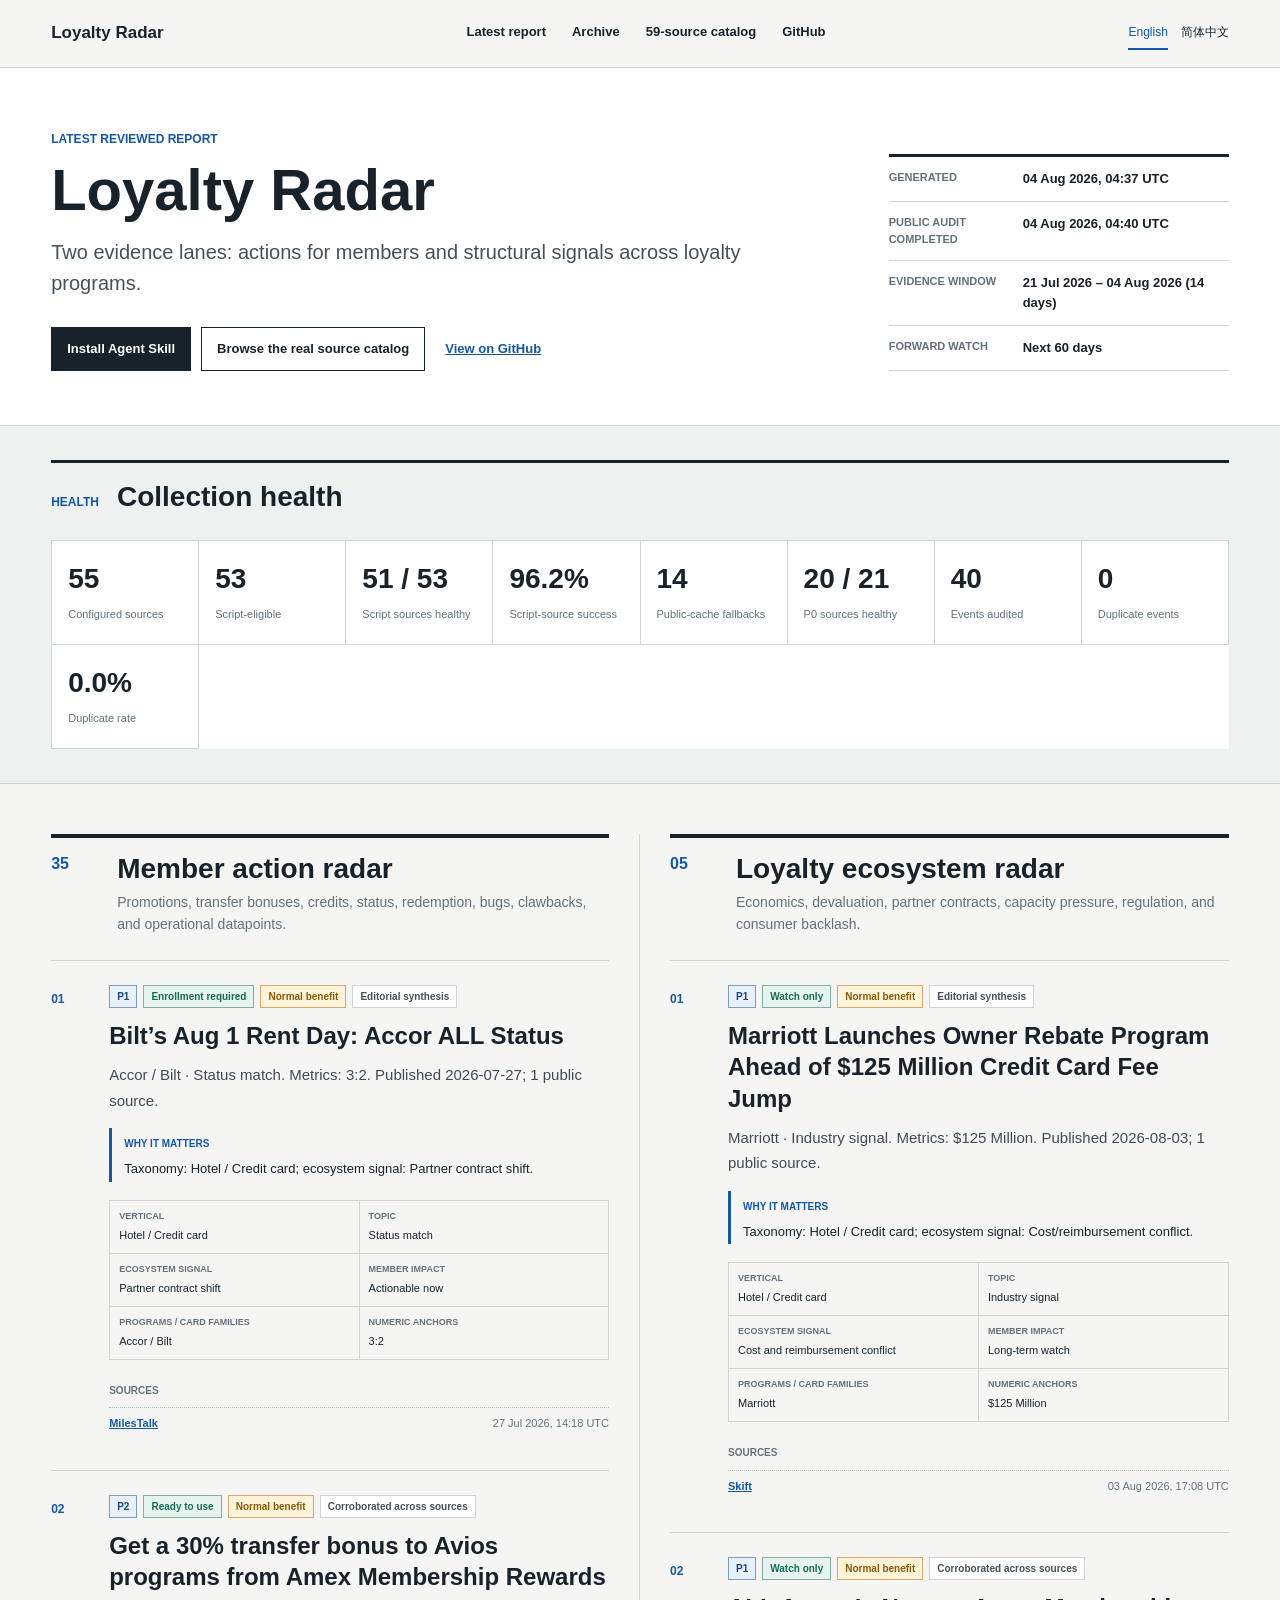
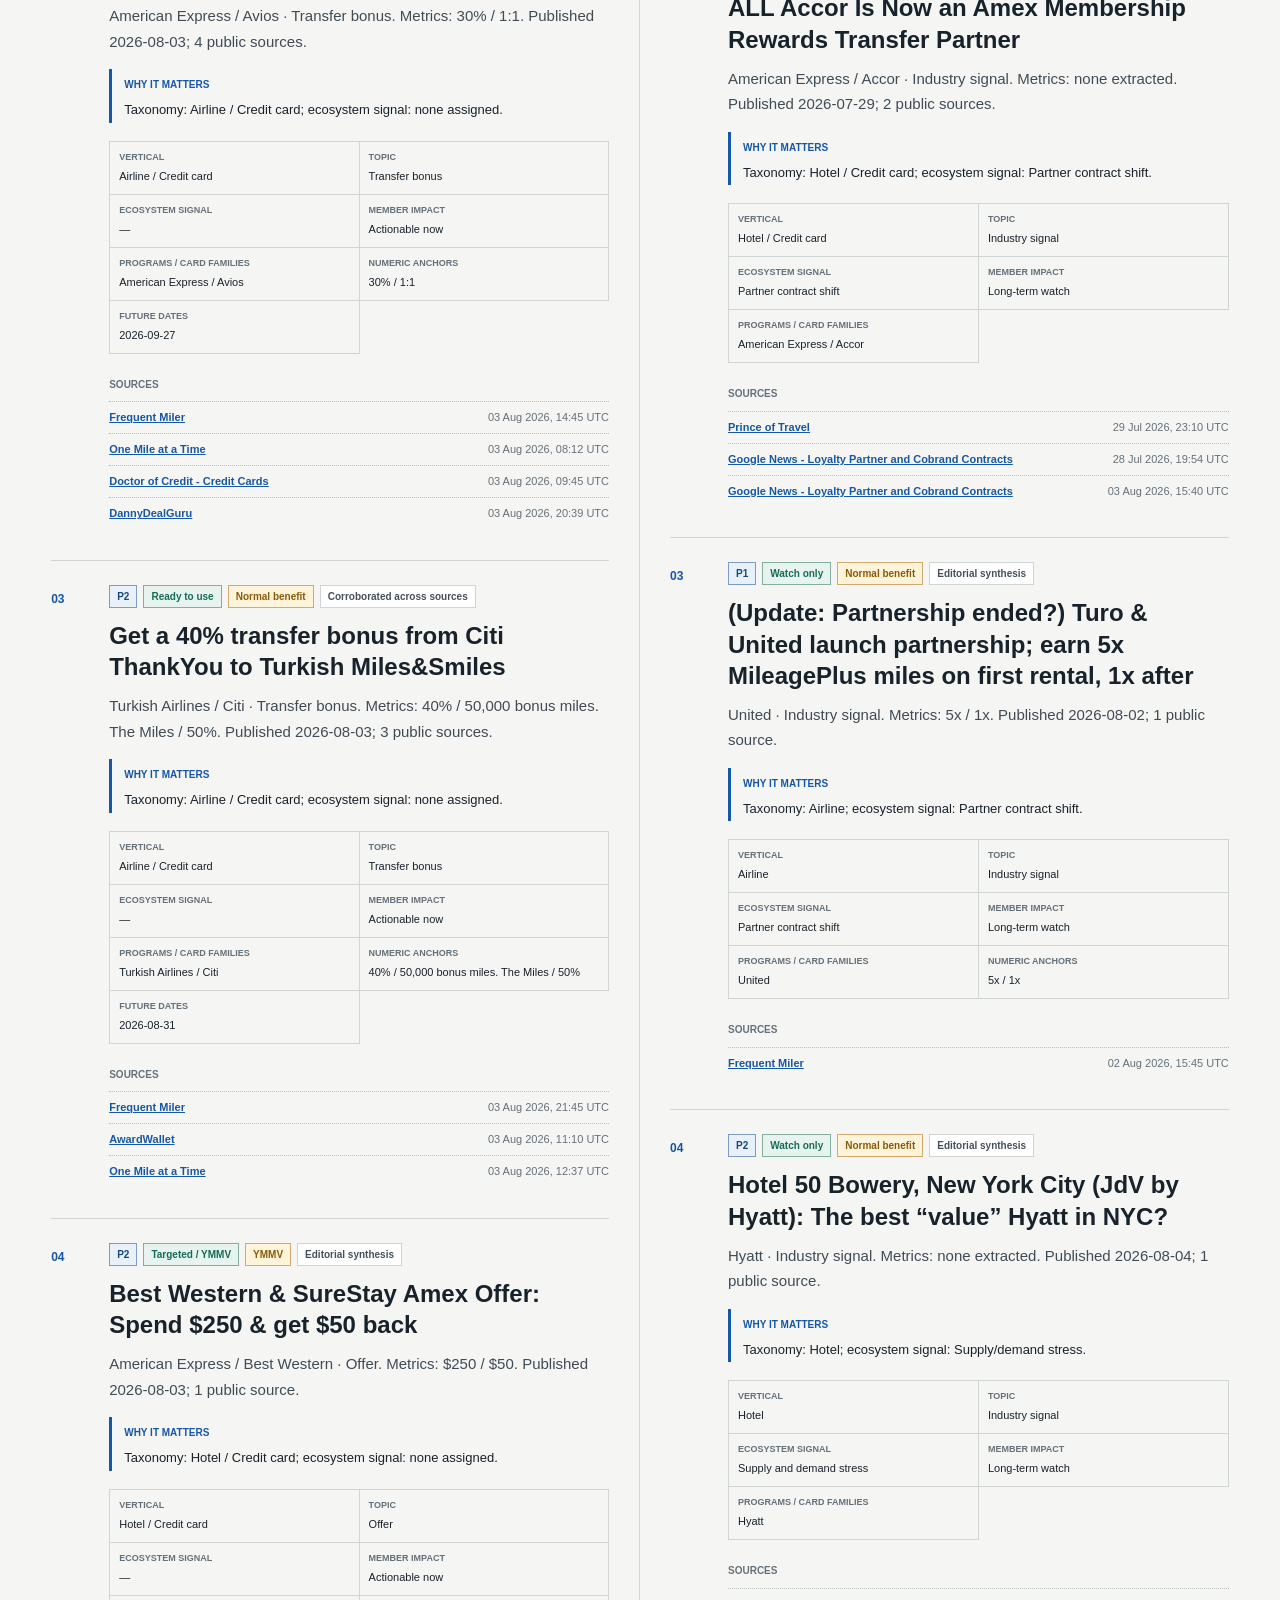
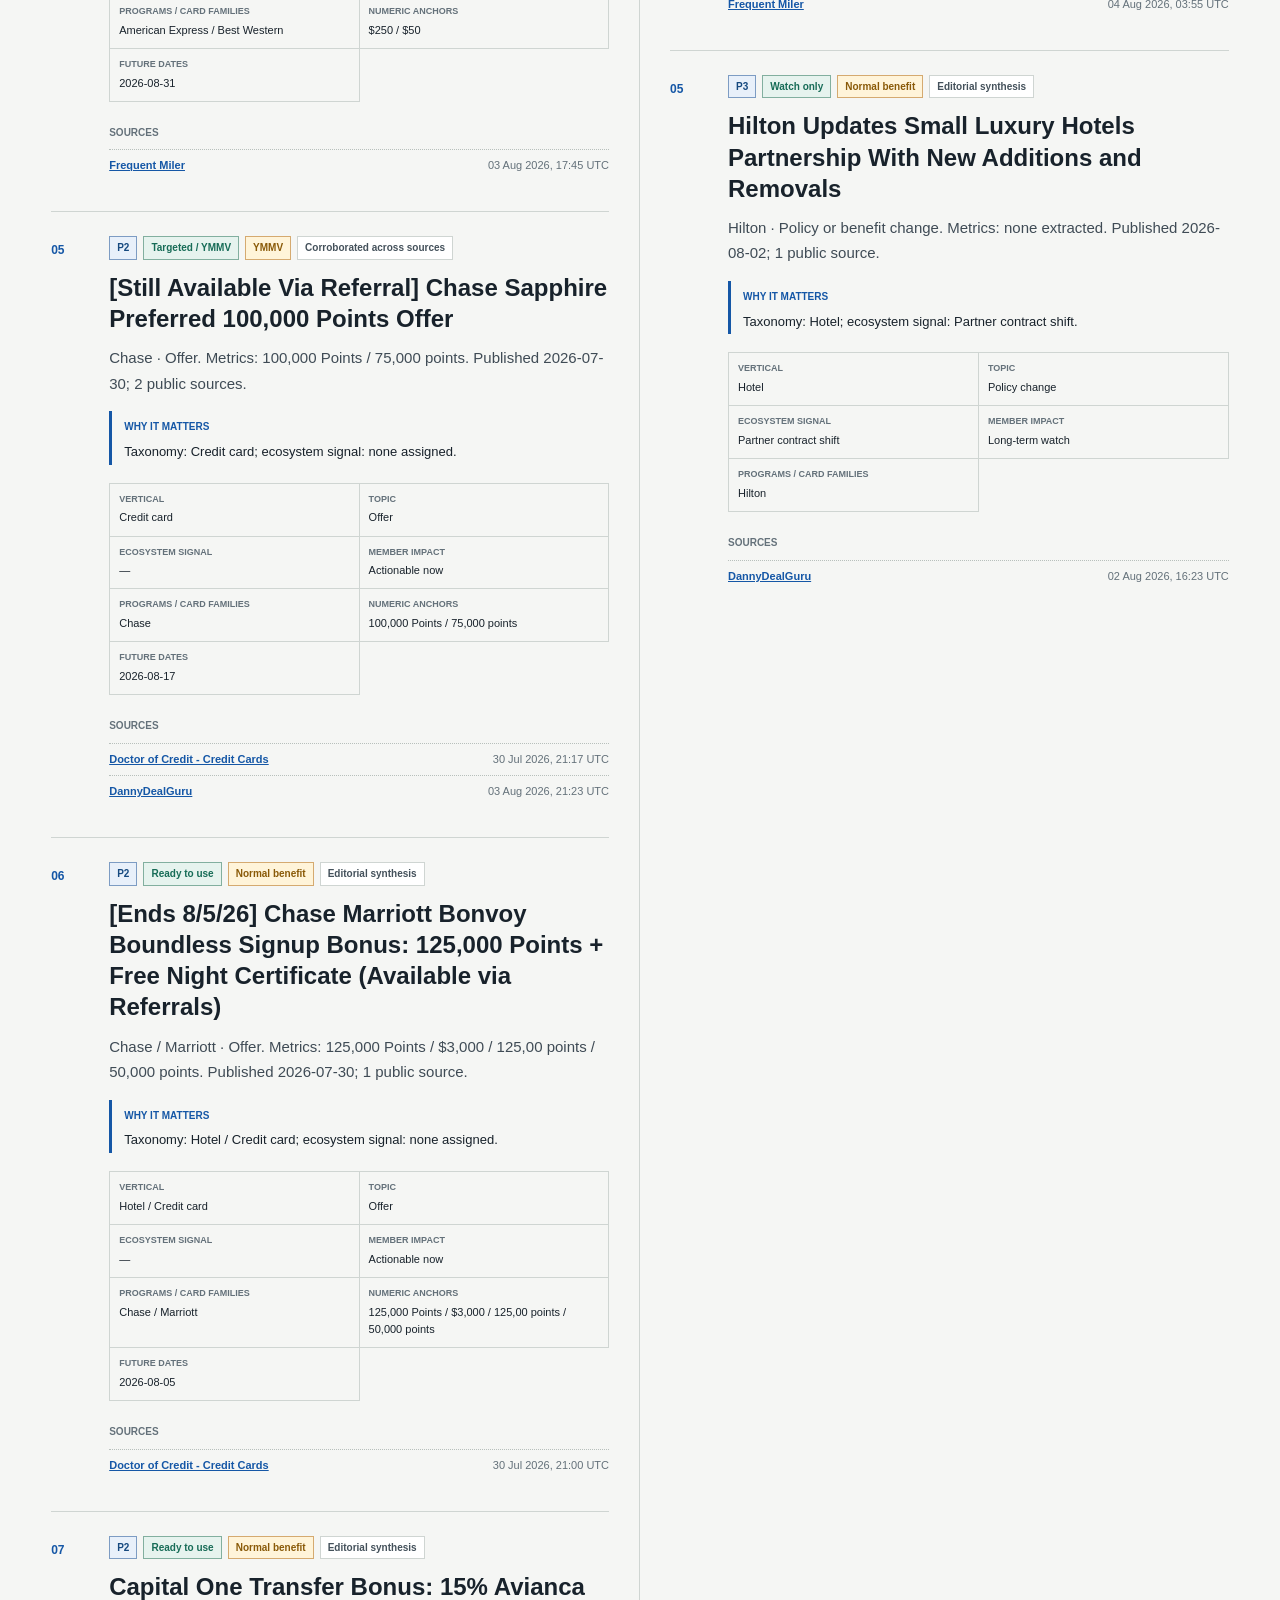
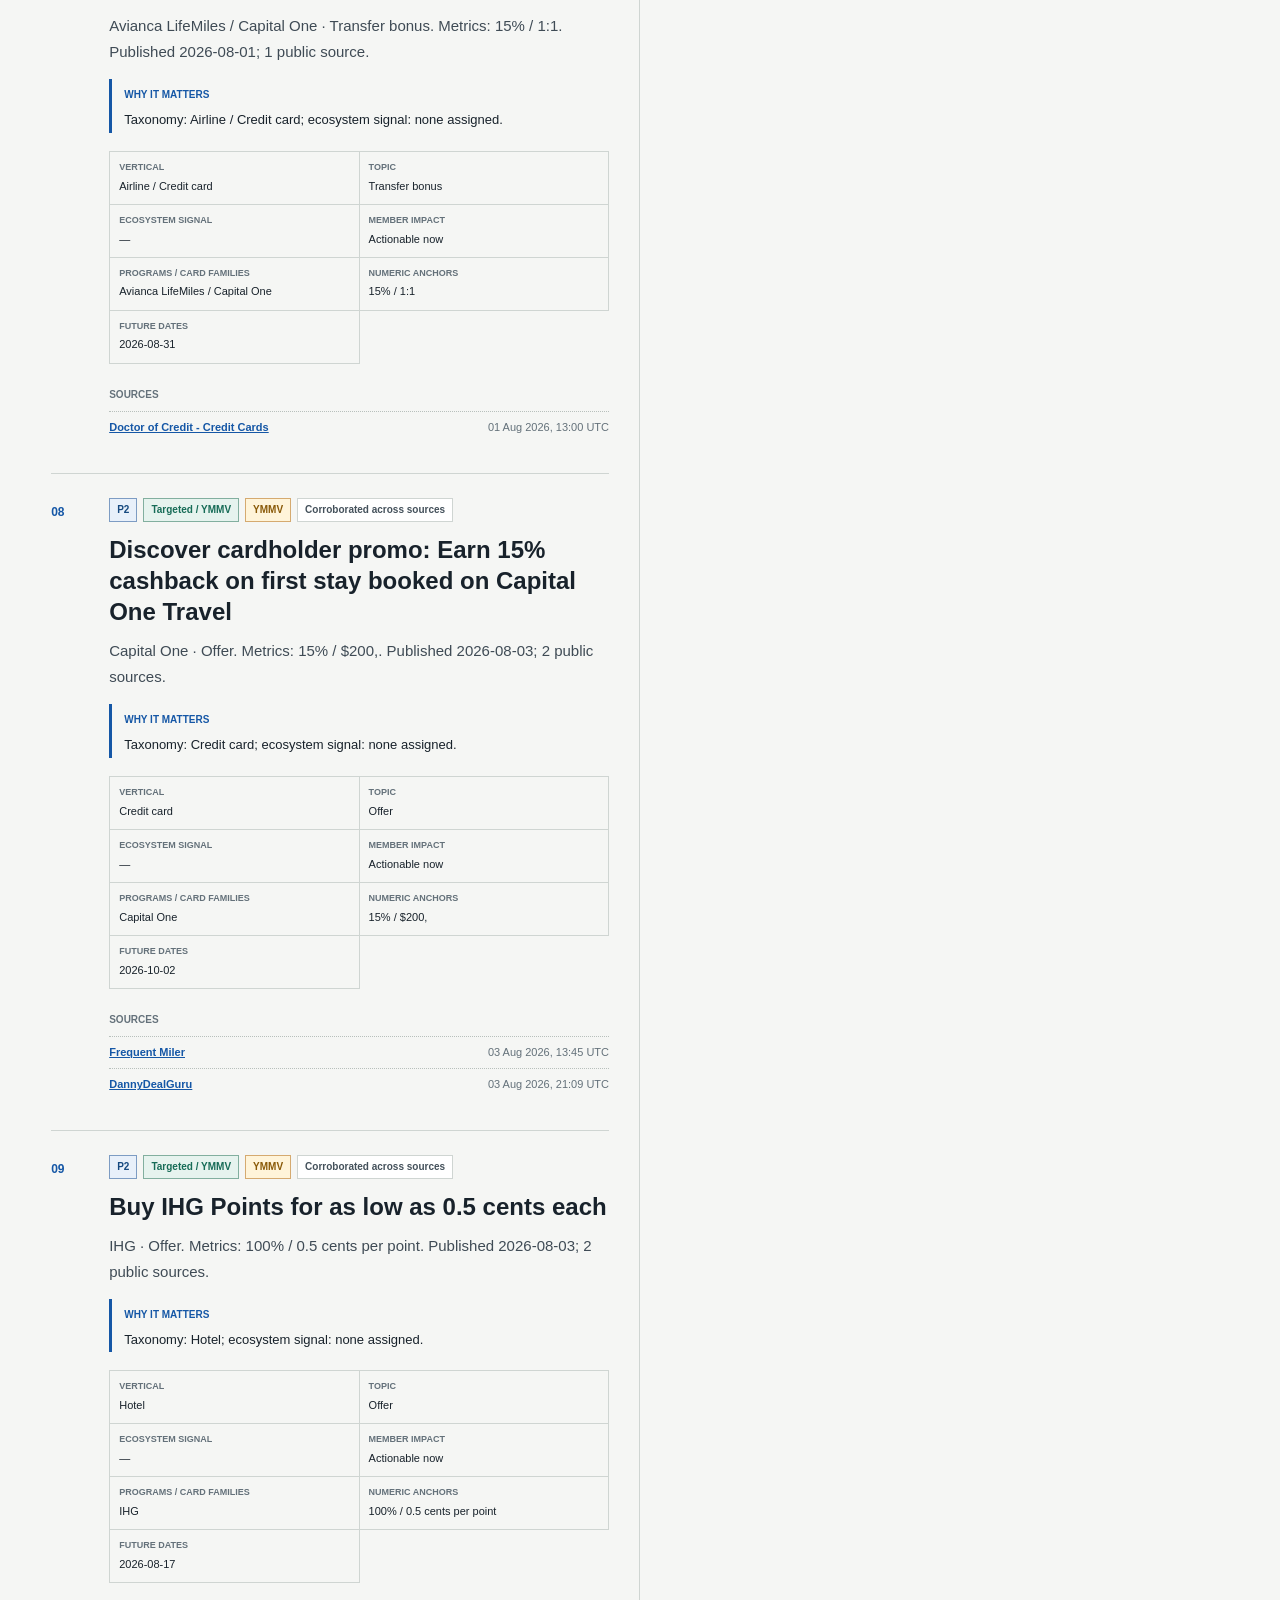
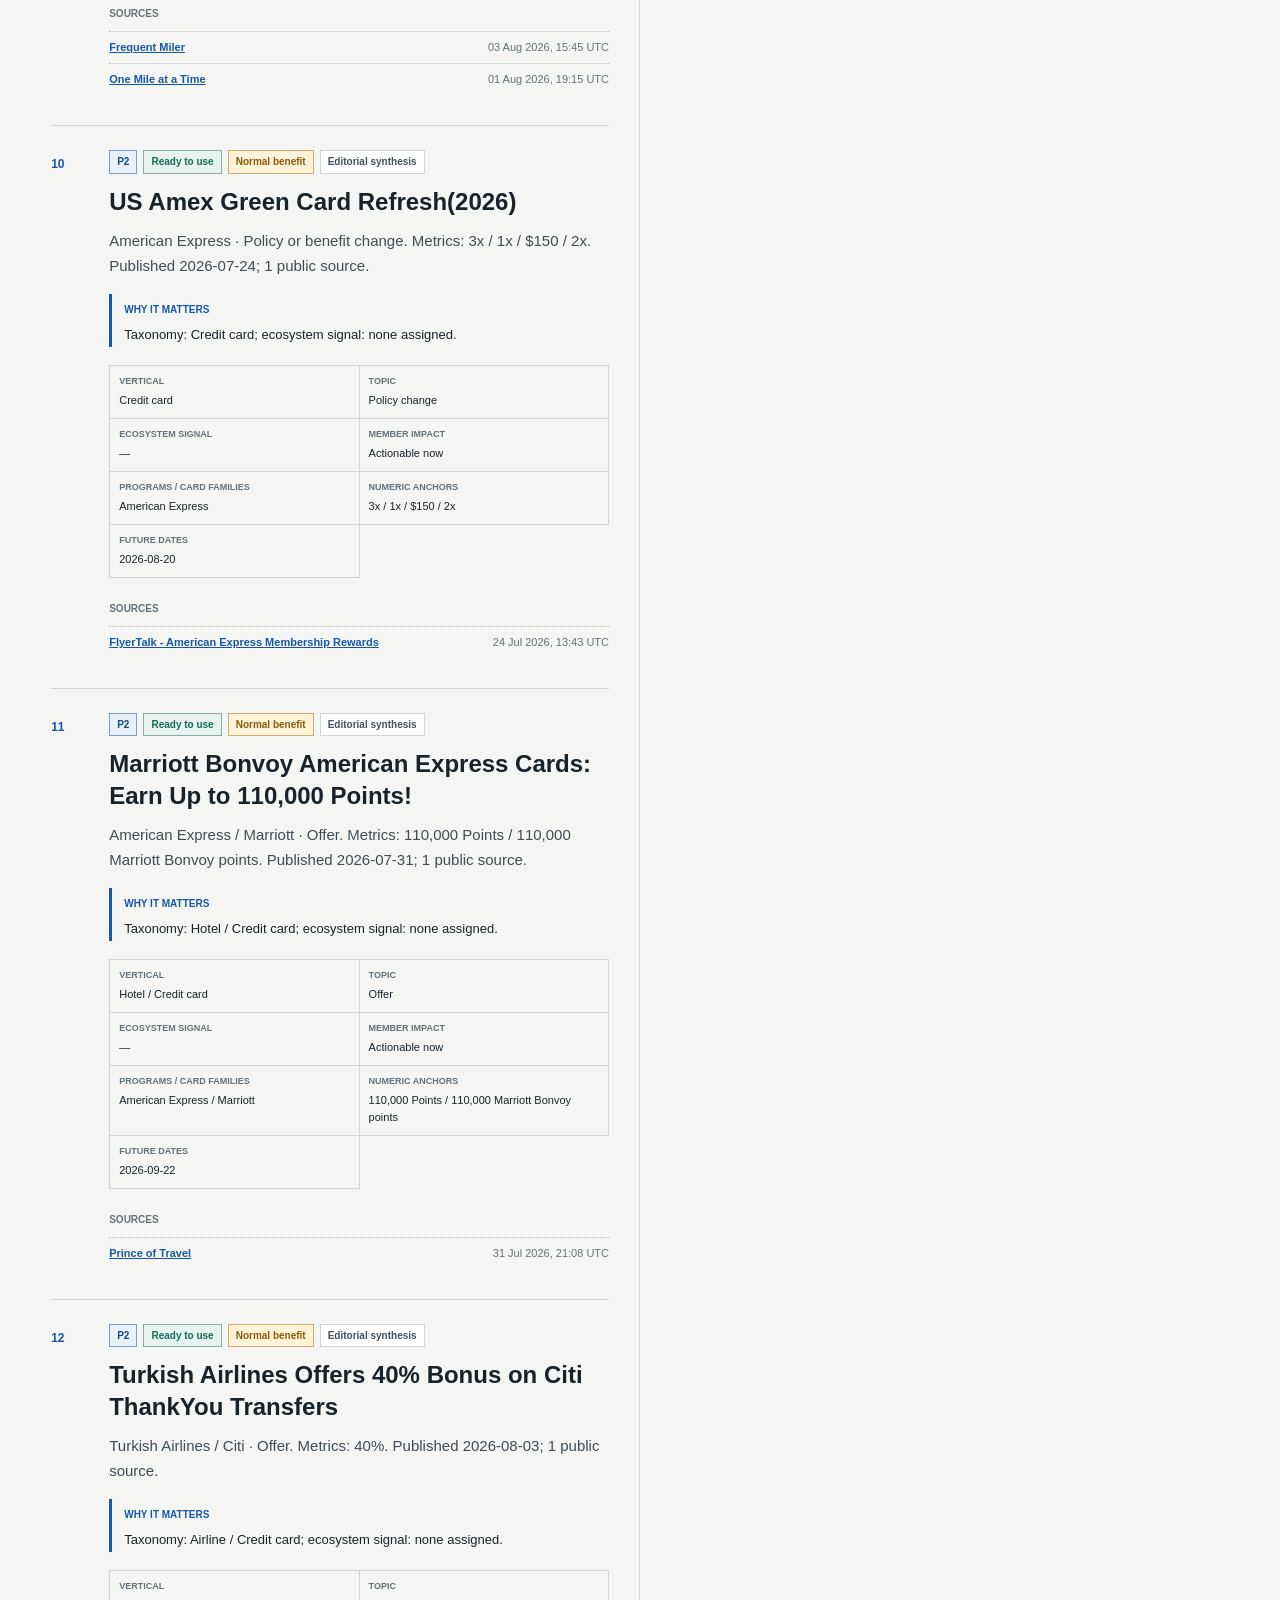
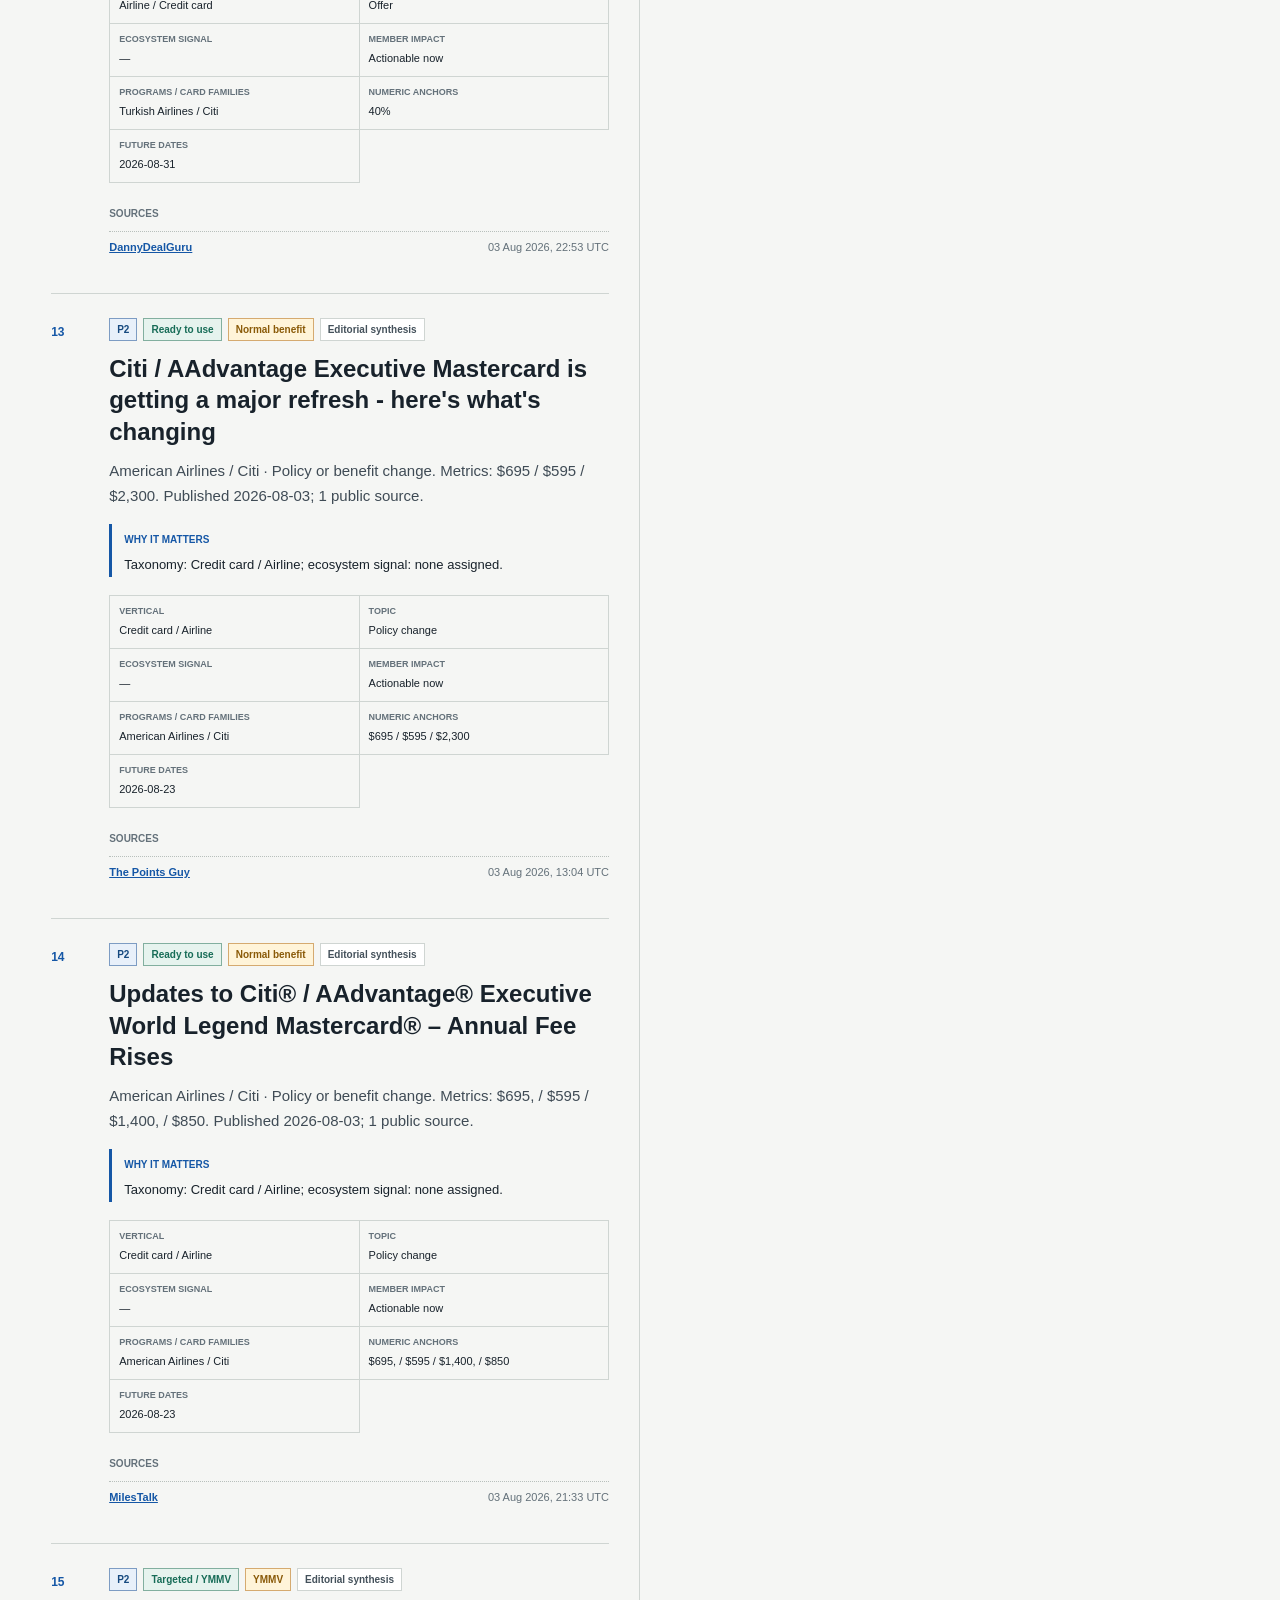
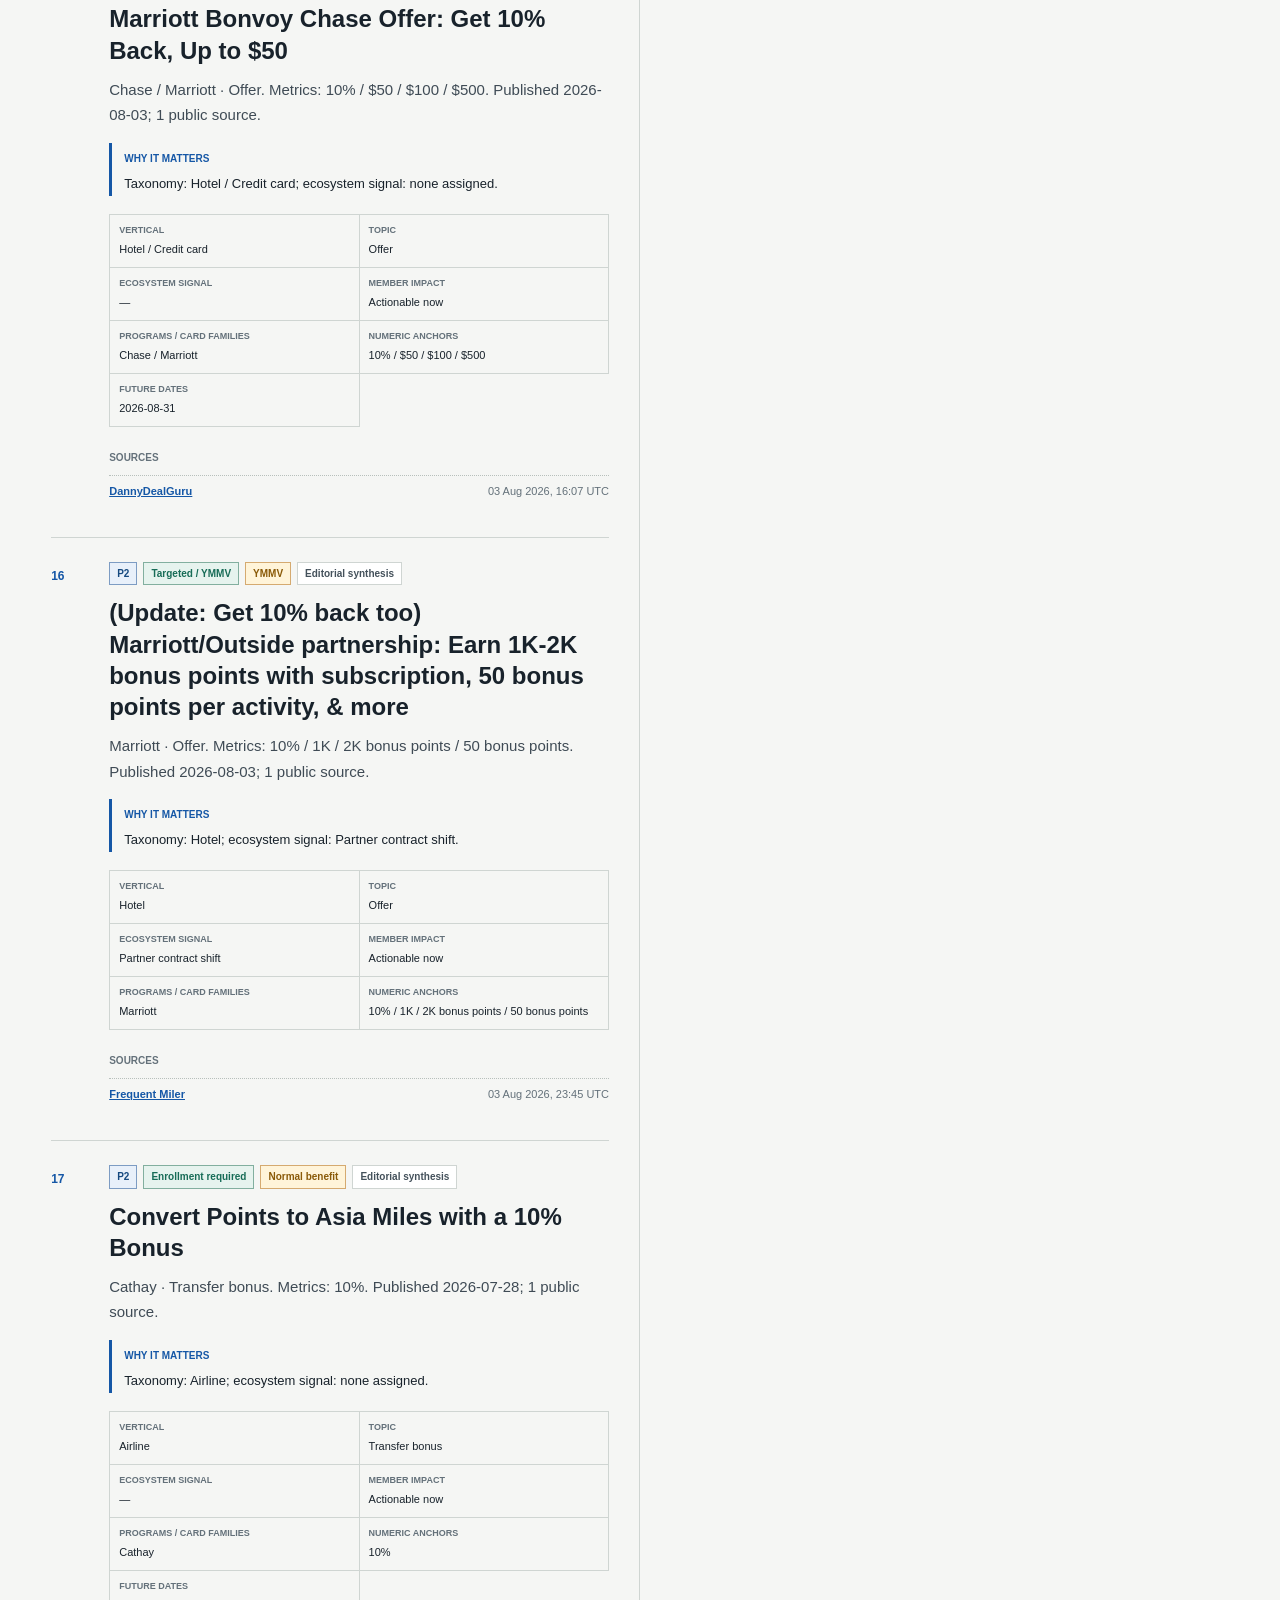
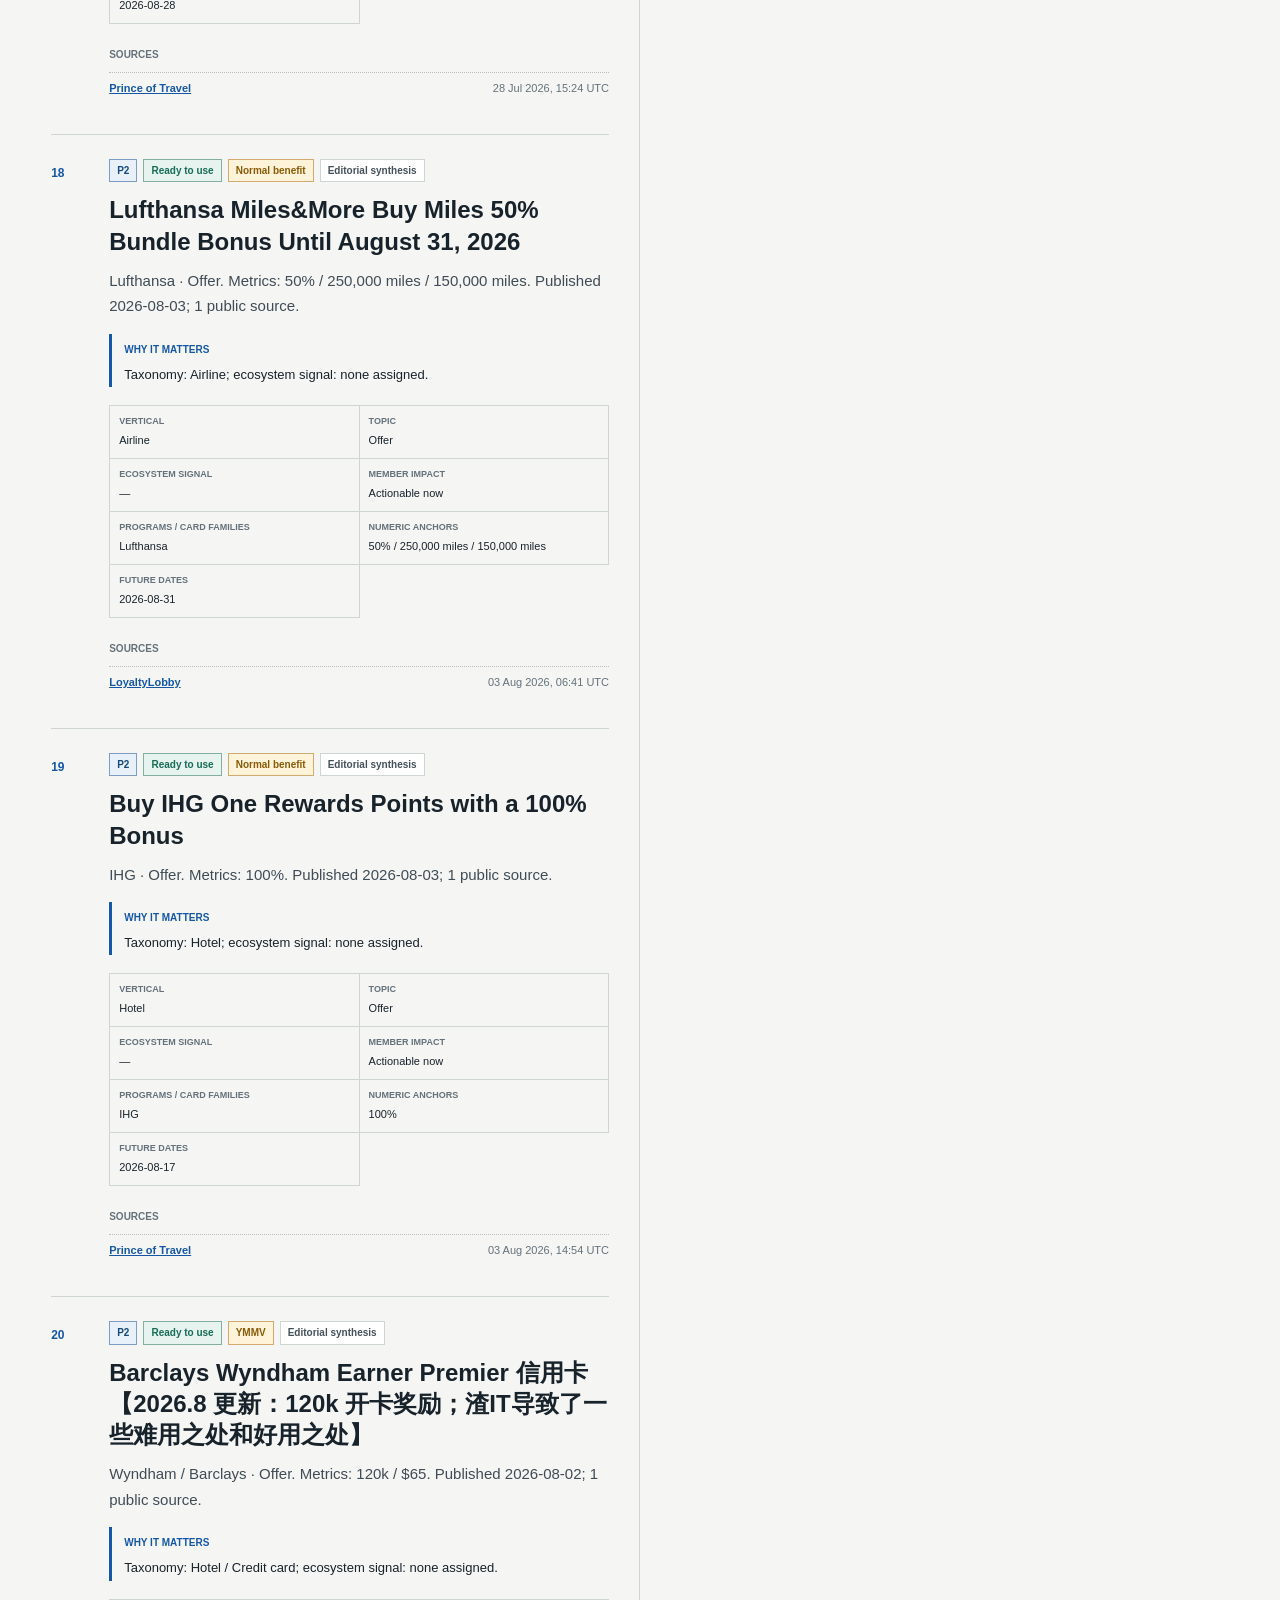
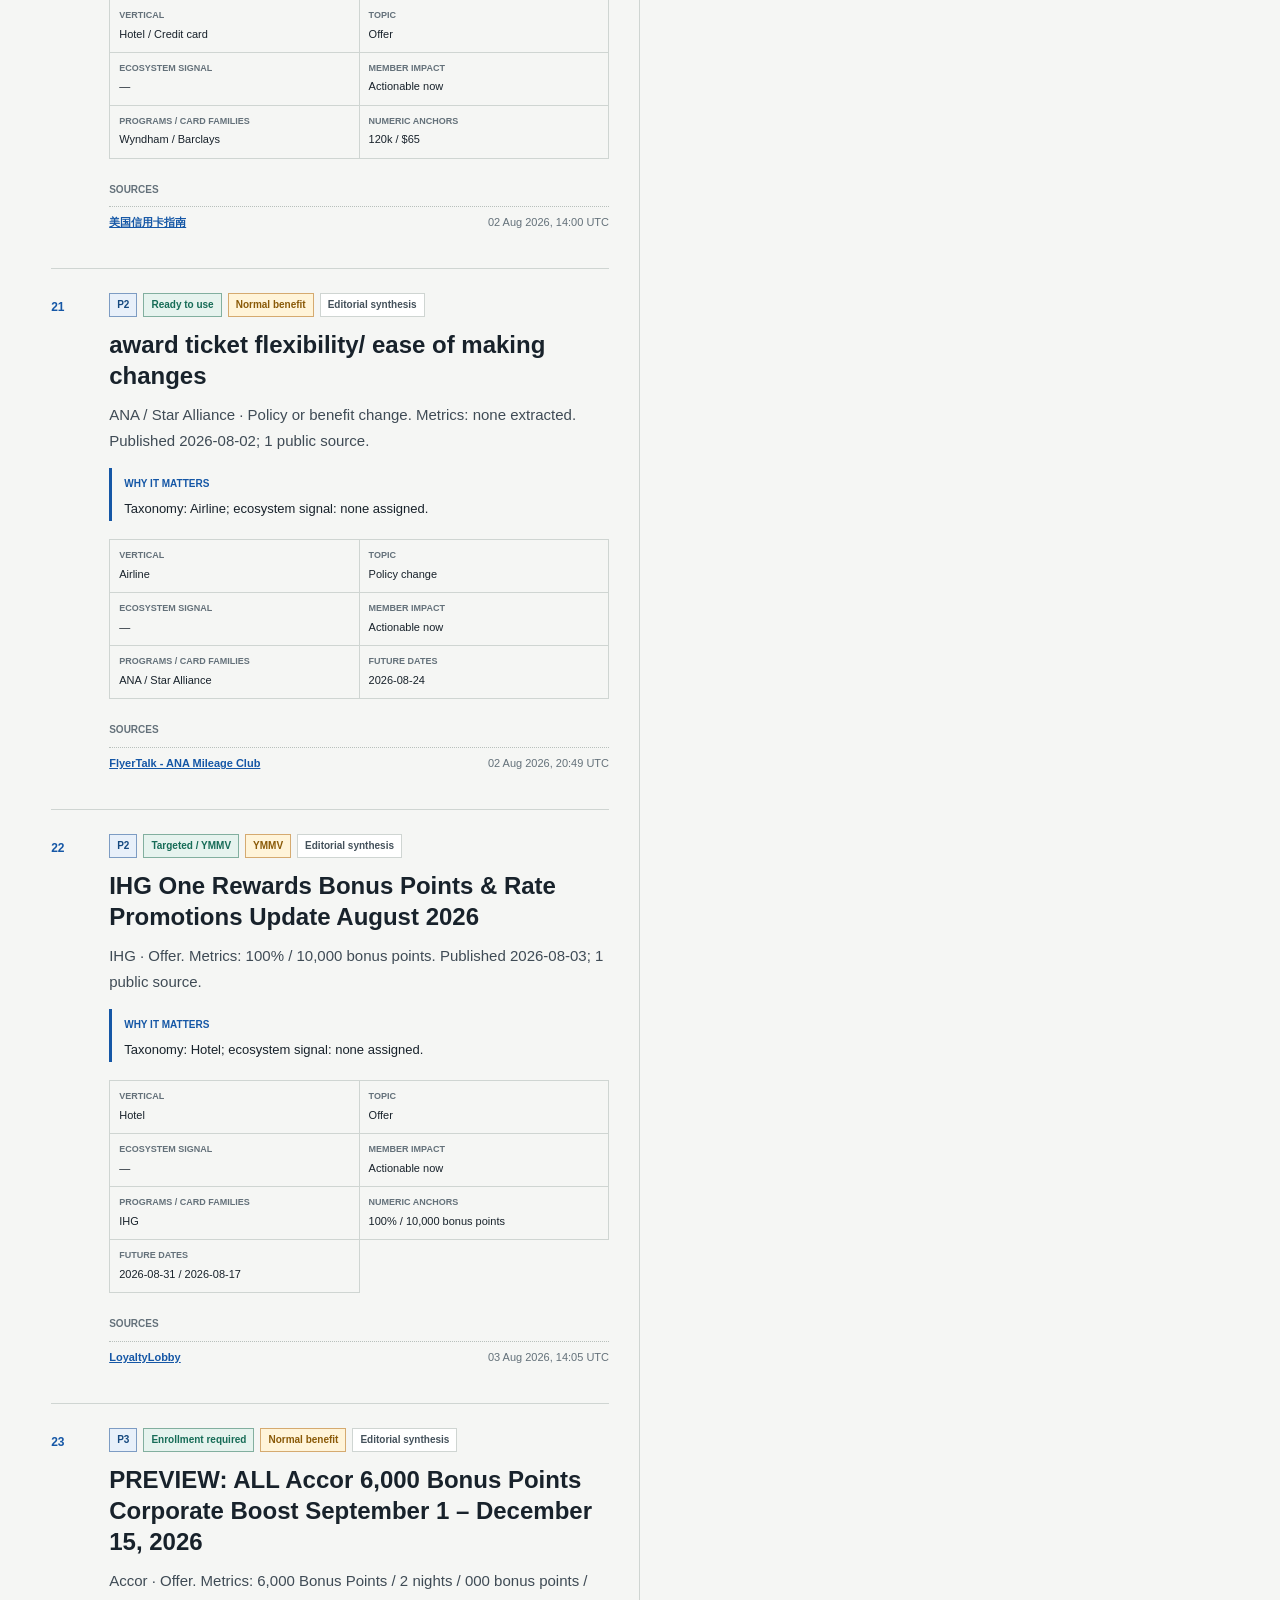
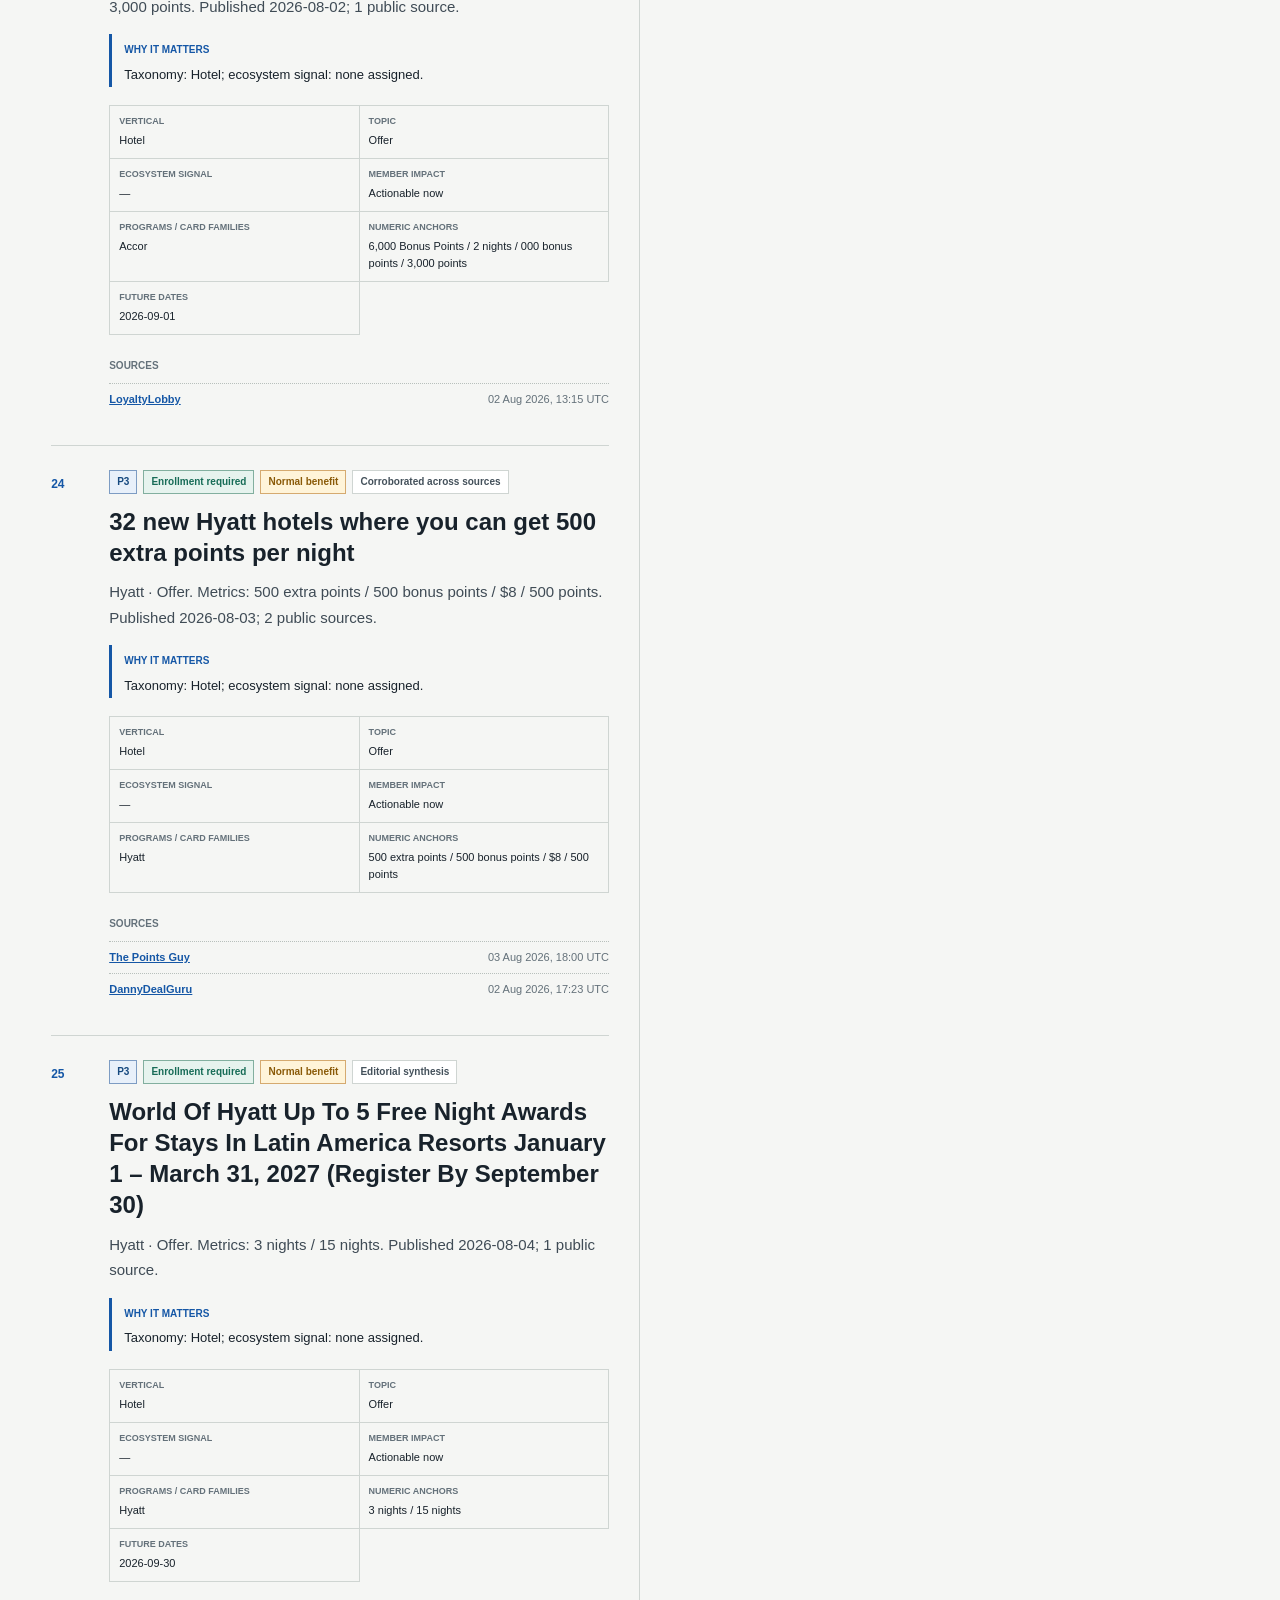
==== commit 99c1f231: "report: publish 2026-W32 public brief" ====
--- a/docs/site/en/index.html
+++ b/docs/site/en/index.html
@@ -6,208 +6,208 @@
 <link rel="stylesheet" href="../assets/site.css"></head><body data-page-locale="en">
 <a class="skip-link" href="#content">Skip to content</a>
 <header class="site-header"><a class="brand" href="../en/">Loyalty Radar</a><nav class="primary-nav" aria-label="Primary navigation"><a href="../en/">Latest report</a><a href="../en/#archive">Archive</a><a href="../en/sources/">59-source catalog</a><a href="https://github.com/lonelydoctor/loyalty-radar">GitHub</a></nav><nav class="language-switch" aria-label="Language / 语言"><a class="current" href="../en/" hreflang="en">English</a><a class="" href="../zh-CN/" hreflang="zh-CN">简体中文</a></nav></header>
-<main id="content" class="report-page" data-report-state="published" data-report-contract="loyalty-radar-public-report/v1" data-report-id="2026-W31" data-window-hours="336" data-future-days="60">
-<section class="report-hero published" data-layout-check><div class="hero-copy"><p class="eyebrow">Latest reviewed report</p><h1>Loyalty Radar</h1><p class="hero-subtitle" data-critical-text>Two evidence lanes: actions for members and structural signals across loyalty programs.</p><div class="cta-row" data-layout-check><a class="button primary" href="https://github.com/lonelydoctor/loyalty-radar#30-second-quick-start">Install Agent Skill</a><a class="button secondary" href="../en/sources/">Browse the real source catalog</a><a class="text-link" href="https://github.com/lonelydoctor/loyalty-radar">View on GitHub</a></div></div><dl class="report-meta"><div><dt>Generated</dt><dd><time datetime="2026-07-28T04:34:20.961713+00:00">28 Jul 2026, 04:34 UTC</time></dd></div><div><dt>Public audit completed</dt><dd><time datetime="2026-07-28T04:37:36+00:00">28 Jul 2026, 04:37 UTC</time></dd></div><div><dt>Evidence window</dt><dd>14 Jul 2026 – 28 Jul 2026 (14 days)</dd></div><div><dt>Forward watch</dt><dd>Next 60 days</dd></div></dl></section>
-<section class="health-band" aria-labelledby="health-title" data-layout-check><div class="section-heading compact"><p class="eyebrow">Health</p><h2 id="health-title">Collection health</h2></div><div class="health-grid"><div class="health-metric" data-health="configured_sources"><strong>55</strong><span>Configured sources</span></div><div class="health-metric" data-health="script_eligible_sources"><strong>53</strong><span>Script-eligible</span></div><div class="health-metric" data-health="script_ok_sources"><strong>51 / 53</strong><span>Script sources healthy</span></div><div class="health-metric" data-health="script_ok_rate"><strong>96.2%</strong><span>Script-source success</span></div><div class="health-metric" data-health="fallback_sources"><strong>14</strong><span>Public-cache fallbacks</span></div><div class="health-metric" data-health="p0_ok_sources"><strong>20 / 21</strong><span>P0 sources healthy</span></div><div class="health-metric" data-health="events_checked"><strong>40</strong><span>Events audited</span></div><div class="health-metric" data-health="duplicate_events"><strong>0</strong><span>Duplicate events</span></div><div class="health-metric" data-health="duplicate_rate"><strong>0.0%</strong><span>Duplicate rate</span></div></div></section><section class="lane-grid" data-layout-check><section class="lane lane-c-end" aria-labelledby="lane-c-end"><div class="lane-heading"><span>28</span><div><h2 id="lane-c-end">Member action radar</h2><p>Promotions, transfer bonuses, credits, status, redemption, bugs, clawbacks, and operational datapoints.</p></div></div><article class="event" data-event-id="95b2f387fe0133" data-event-locale="en" data-layout-check>
-<div class="event-sequence">01</div><div class="event-content"><div class="badges"><span class="badge priority">P1</span><span class="badge action">Enrollment required</span><span class="badge risk">Normal benefit</span><span class="badge confidence">Corroborated across sources</span></div>
-<h3 class="event-title" data-critical-text>Bilt’s Aug 1 Rent Day: Accor ALL Status</h3><p class="event-summary">Accor / Bilt · Status match. Metrics: 3:2. Published 2026-07-27; 3 public sources.</p>
+<main id="content" class="report-page" data-report-state="published" data-report-contract="loyalty-radar-public-report/v1" data-report-id="2026-W32" data-window-hours="336" data-future-days="60">
+<section class="report-hero published" data-layout-check><div class="hero-copy"><p class="eyebrow">Latest reviewed report</p><h1>Loyalty Radar</h1><p class="hero-subtitle" data-critical-text>Two evidence lanes: actions for members and structural signals across loyalty programs.</p><div class="cta-row" data-layout-check><a class="button primary" href="https://github.com/lonelydoctor/loyalty-radar#30-second-quick-start">Install Agent Skill</a><a class="button secondary" href="../en/sources/">Browse the real source catalog</a><a class="text-link" href="https://github.com/lonelydoctor/loyalty-radar">View on GitHub</a></div></div><dl class="report-meta"><div><dt>Generated</dt><dd><time datetime="2026-08-04T04:37:06.817946+00:00">04 Aug 2026, 04:37 UTC</time></dd></div><div><dt>Public audit completed</dt><dd><time datetime="2026-08-04T04:40:41+00:00">04 Aug 2026, 04:40 UTC</time></dd></div><div><dt>Evidence window</dt><dd>21 Jul 2026 – 04 Aug 2026 (14 days)</dd></div><div><dt>Forward watch</dt><dd>Next 60 days</dd></div></dl></section>
+<section class="health-band" aria-labelledby="health-title" data-layout-check><div class="section-heading compact"><p class="eyebrow">Health</p><h2 id="health-title">Collection health</h2></div><div class="health-grid"><div class="health-metric" data-health="configured_sources"><strong>55</strong><span>Configured sources</span></div><div class="health-metric" data-health="script_eligible_sources"><strong>53</strong><span>Script-eligible</span></div><div class="health-metric" data-health="script_ok_sources"><strong>51 / 53</strong><span>Script sources healthy</span></div><div class="health-metric" data-health="script_ok_rate"><strong>96.2%</strong><span>Script-source success</span></div><div class="health-metric" data-health="fallback_sources"><strong>14</strong><span>Public-cache fallbacks</span></div><div class="health-metric" data-health="p0_ok_sources"><strong>20 / 21</strong><span>P0 sources healthy</span></div><div class="health-metric" data-health="events_checked"><strong>40</strong><span>Events audited</span></div><div class="health-metric" data-health="duplicate_events"><strong>0</strong><span>Duplicate events</span></div><div class="health-metric" data-health="duplicate_rate"><strong>0.0%</strong><span>Duplicate rate</span></div></div></section><section class="lane-grid" data-layout-check><section class="lane lane-c-end" aria-labelledby="lane-c-end"><div class="lane-heading"><span>35</span><div><h2 id="lane-c-end">Member action radar</h2><p>Promotions, transfer bonuses, credits, status, redemption, bugs, clawbacks, and operational datapoints.</p></div></div><article class="event" data-event-id="95b2f387fe0133" data-event-locale="en" data-layout-check>
+<div class="event-sequence">01</div><div class="event-content"><div class="badges"><span class="badge priority">P1</span><span class="badge action">Enrollment required</span><span class="badge risk">Normal benefit</span><span class="badge confidence">Editorial synthesis</span></div>
+<h3 class="event-title" data-critical-text>Bilt’s Aug 1 Rent Day: Accor ALL Status</h3><p class="event-summary">Accor / Bilt · Status match. Metrics: 3:2. Published 2026-07-27; 1 public source.</p>
 <div class="why"><span>Why it matters</span><p>Taxonomy: Hotel / Credit card; ecosystem signal: Partner contract shift.</p></div>
-<dl class="event-facts"><div><dt>Vertical</dt><dd>Hotel / Credit card</dd></div><div><dt>Topic</dt><dd>Status match</dd></div><div><dt>Ecosystem signal</dt><dd>Partner contract shift</dd></div><div><dt>Member impact</dt><dd>Actionable now</dd></div><div><dt>Programs / card families</dt><dd>Accor / Bilt</dd></div><div class="event-extra"><dt>Numeric anchors</dt><dd>3:2</dd></div><div class="event-extra"><dt>Future dates</dt><dd>2026-08-01</dd></div></dl>
-<div class="source-block"><span class="source-label">Sources</span><ol><li><a class="source-reference" href="https://milestalk.com/bilts-aug-1-rent-day-accor-all-status/" target="_blank" rel="noreferrer">MilesTalk</a><time datetime="2026-07-27T14:18:53+00:00">27 Jul 2026, 14:18 UTC</time></li><li><a class="source-reference" href="https://awardwallet.com/news/bilt-rewards/bilt-rent-day/?pubDate=2026-07-27" target="_blank" rel="noreferrer">AwardWallet</a><time datetime="2026-07-27T13:10:03+00:00">27 Jul 2026, 13:10 UTC</time></li><li><a class="source-reference" href="https://dannydealguru.com/bilt-rent-day/" target="_blank" rel="noreferrer">DannyDealGuru</a><time datetime="2026-07-27T23:23:56+00:00">27 Jul 2026, 23:23 UTC</time></li></ol></div></div></article><article class="event" data-event-id="4f150cc50017bd" data-event-locale="en" data-layout-check>
-<div class="event-sequence">02</div><div class="event-content"><div class="badges"><span class="badge priority">P1</span><span class="badge action">Ready to use</span><span class="badge risk">Normal benefit</span><span class="badge confidence">Editorial synthesis</span></div>
-<h3 class="event-title" data-critical-text>Rove Adds Qantas Frequent Flyer as 20th Transfer Partner + a 50% Transfer Bonus</h3><p class="event-summary">Qantas · Transfer bonus. Metrics: 50% / 1,000 Rove Miles / 1,500 Qantas Points / 1,500 miles. Published 2026-07-15; 1 public source.</p>
-<div class="why"><span>Why it matters</span><p>Taxonomy: Airline; ecosystem signal: Partner contract shift.</p></div>
-<dl class="event-facts"><div><dt>Vertical</dt><dd>Airline</dd></div><div><dt>Topic</dt><dd>Transfer bonus</dd></div><div><dt>Ecosystem signal</dt><dd>Partner contract shift</dd></div><div><dt>Member impact</dt><dd>Actionable now</dd></div><div><dt>Programs / card families</dt><dd>Qantas</dd></div><div class="event-extra"><dt>Numeric anchors</dt><dd>50% / 1,000 Rove Miles / 1,500 Qantas Points / 1,500 miles</dd></div><div class="event-extra"><dt>Future dates</dt><dd>2026-08-14</dd></div></dl>
-<div class="source-block"><span class="source-label">Sources</span><ol><li><a class="source-reference" href="https://milestalk.com/rove-adds-qantas-frequent-flyer-as-20th-transfer-partner-a-50-transfer-bonus/" target="_blank" rel="noreferrer">MilesTalk</a><time datetime="2026-07-15T10:00:44+00:00">15 Jul 2026, 10:00 UTC</time></li></ol></div></div></article><article class="event" data-event-id="b13336c4842244" data-event-locale="en" data-layout-check>
-<div class="event-sequence">03</div><div class="event-content"><div class="badges"><span class="badge priority">P2</span><span class="badge action">Targeted / YMMV</span><span class="badge risk">YMMV</span><span class="badge confidence">Corroborated across sources</span></div>
-<h3 class="event-title" data-critical-text>[Ends 7/30] Chase Sapphire Preferred 100,000 Points Offer</h3><p class="event-summary">Chase · Offer. Metrics: 100,000 Points / $5,000. Published 2026-07-23; 2 public sources.</p>
-<div class="why"><span>Why it matters</span><p>Taxonomy: Credit card; ecosystem signal: none assigned.</p></div>
-<dl class="event-facts"><div><dt>Vertical</dt><dd>Credit card</dd></div><div><dt>Topic</dt><dd>Offer</dd></div><div><dt>Ecosystem signal</dt><dd>—</dd></div><div><dt>Member impact</dt><dd>Actionable now</dd></div><div><dt>Programs / card families</dt><dd>Chase</dd></div><div class="event-extra"><dt>Numeric anchors</dt><dd>100,000 Points / $5,000</dd></div><div class="event-extra"><dt>Future dates</dt><dd>2026-07-30 / 2026-08-17</dd></div></dl>
-<div class="source-block"><span class="source-label">Sources</span><ol><li><a class="source-reference" href="https://www.doctorofcredit.com/chase-sapphire-preferred-100000-points-offer/" target="_blank" rel="noreferrer">Doctor of Credit - Credit Cards</a><time datetime="2026-07-23T20:06:18+00:00">23 Jul 2026, 20:06 UTC</time></li><li><a class="source-reference" href="https://milestalk.com/ending-soon-best-ever-100000-point-offer-on-chase-sapphire-preferred/" target="_blank" rel="noreferrer">MilesTalk</a><time datetime="2026-07-16T15:07:39+00:00">16 Jul 2026, 15:07 UTC</time></li></ol></div></div></article><article class="event" data-event-id="d8e988c5a5b215" data-event-locale="en" data-layout-check>
-<div class="event-sequence">04</div><div class="event-content"><div class="badges"><span class="badge priority">P2</span><span class="badge action">Ready to use</span><span class="badge risk">Normal benefit</span><span class="badge confidence">Corroborated across sources</span></div>
-<h3 class="event-title" data-critical-text>Rent Day: ALL Accor status offer for Bilt members with points transfer</h3><p class="event-summary">Accor / Bilt · Offer. Metrics: 5,000 Bilt Points / 3,333 Accor points. Published 2026-07-27; 2 public sources.</p>
-<div class="why"><span>Why it matters</span><p>Taxonomy: Hotel / Credit card; ecosystem signal: none assigned.</p></div>
-<dl class="event-facts"><div><dt>Vertical</dt><dd>Hotel / Credit card</dd></div><div><dt>Topic</dt><dd>Offer</dd></div><div><dt>Ecosystem signal</dt><dd>—</dd></div><div><dt>Member impact</dt><dd>Actionable now</dd></div><div><dt>Programs / card families</dt><dd>Accor / Bilt</dd></div><div class="event-extra"><dt>Numeric anchors</dt><dd>5,000 Bilt Points / 3,333 Accor points</dd></div><div class="event-extra"><dt>Future dates</dt><dd>2026-08-01</dd></div></dl>
-<div class="source-block"><span class="source-label">Sources</span><ol><li><a class="source-reference" href="https://frequentmiler.com/rent-day-all-accor-status-offer-for-bilt-members-with-points-transfer/" target="_blank" rel="noreferrer">Frequent Miler</a><time datetime="2026-07-27T15:45:08+00:00">27 Jul 2026, 15:45 UTC</time></li><li><a class="source-reference" href="https://viewfromthewing.com/bilts-next-rent-day-offer-unlocks-accor-hotel-status-match-up-to-platinum/" target="_blank" rel="noreferrer">View from the Wing</a><time datetime="2026-07-27T13:00:04+00:00">27 Jul 2026, 13:00 UTC</time></li></ol></div></div></article><article class="event" data-event-id="11a53f83c0fbbd" data-event-locale="en" data-layout-check>
-<div class="event-sequence">05</div><div class="event-content"><div class="badges"><span class="badge priority">P2</span><span class="badge action">High risk: do not attempt</span><span class="badge risk">Possible clawback</span><span class="badge confidence">Editorial synthesis</span></div>
-<h3 class="event-title" data-critical-text>OCBC Rewards Card extends 26,000 miles sign-up bonus</h3><p class="event-summary">OCBC · Offer. Metrics: 26,000 miles / 26,000 bonus miles / $600. Published 2026-07-16; 1 public source.</p>
-<div class="why"><span>Why it matters</span><p>Taxonomy: Credit card; ecosystem signal: none assigned.</p></div>
-<dl class="event-facts"><div><dt>Vertical</dt><dd>Credit card</dd></div><div><dt>Topic</dt><dd>Offer</dd></div><div><dt>Ecosystem signal</dt><dd>—</dd></div><div><dt>Member impact</dt><dd>Avoid or verify</dd></div><div><dt>Programs / card families</dt><dd>OCBC</dd></div><div class="event-extra"><dt>Numeric anchors</dt><dd>26,000 miles / 26,000 bonus miles / $600</dd></div></dl>
-<div class="source-block"><span class="source-label">Sources</span><ol><li><a class="source-reference" href="https://mainlymiles.com/2026/07/16/ocbc-rewards-card-extends-26000-miles-sign-up-bonus/" target="_blank" rel="noreferrer">Mainly Miles</a><time datetime="2026-07-16T09:00:49+00:00">16 Jul 2026, 09:00 UTC</time></li></ol></div></div></article><article class="event" data-event-id="9dd67faccdfe0f" data-event-locale="en" data-layout-check>
+<dl class="event-facts"><div><dt>Vertical</dt><dd>Hotel / Credit card</dd></div><div><dt>Topic</dt><dd>Status match</dd></div><div><dt>Ecosystem signal</dt><dd>Partner contract shift</dd></div><div><dt>Member impact</dt><dd>Actionable now</dd></div><div><dt>Programs / card families</dt><dd>Accor / Bilt</dd></div><div class="event-extra"><dt>Numeric anchors</dt><dd>3:2</dd></div></dl>
+<div class="source-block"><span class="source-label">Sources</span><ol><li><a class="source-reference" href="https://milestalk.com/bilts-aug-1-rent-day-accor-all-status/" target="_blank" rel="noreferrer">MilesTalk</a><time datetime="2026-07-27T14:18:53+00:00">27 Jul 2026, 14:18 UTC</time></li></ol></div></div></article><article class="event" data-event-id="73876dc61ce75a" data-event-locale="en" data-layout-check>
+<div class="event-sequence">02</div><div class="event-content"><div class="badges"><span class="badge priority">P2</span><span class="badge action">Ready to use</span><span class="badge risk">Normal benefit</span><span class="badge confidence">Corroborated across sources</span></div>
+<h3 class="event-title" data-critical-text>Get a 30% transfer bonus to Avios programs from Amex Membership Rewards</h3><p class="event-summary">American Express / Avios · Transfer bonus. Metrics: 30% / 1:1. Published 2026-08-03; 4 public sources.</p>
+<div class="why"><span>Why it matters</span><p>Taxonomy: Airline / Credit card; ecosystem signal: none assigned.</p></div>
+<dl class="event-facts"><div><dt>Vertical</dt><dd>Airline / Credit card</dd></div><div><dt>Topic</dt><dd>Transfer bonus</dd></div><div><dt>Ecosystem signal</dt><dd>—</dd></div><div><dt>Member impact</dt><dd>Actionable now</dd></div><div><dt>Programs / card families</dt><dd>American Express / Avios</dd></div><div class="event-extra"><dt>Numeric anchors</dt><dd>30% / 1:1</dd></div><div class="event-extra"><dt>Future dates</dt><dd>2026-09-27</dd></div></dl>
+<div class="source-block"><span class="source-label">Sources</span><ol><li><a class="source-reference" href="https://frequentmiler.com/30-percent-transfer-bonus-american-express-membership-rewards-avios-british-airways-iberia-aer-lingus/" target="_blank" rel="noreferrer">Frequent Miler</a><time datetime="2026-08-03T14:45:27+00:00">03 Aug 2026, 14:45 UTC</time></li><li><a class="source-reference" href="https://onemileatatime.com/deals/amex-british-airways-avios-transfer-bonus/" target="_blank" rel="noreferrer">One Mile at a Time</a><time datetime="2026-08-03T08:12:13+00:00">03 Aug 2026, 08:12 UTC</time></li><li><a class="source-reference" href="https://www.doctorofcredit.com/american-express-transfer-bonus-30-to-avios-11-3/" target="_blank" rel="noreferrer">Doctor of Credit - Credit Cards</a><time datetime="2026-08-03T09:45:41+00:00">03 Aug 2026, 09:45 UTC</time></li><li><a class="source-reference" href="https://dannydealguru.com/amex-30-transfer-bonus-for-avios/" target="_blank" rel="noreferrer">DannyDealGuru</a><time datetime="2026-08-03T20:39:37+00:00">03 Aug 2026, 20:39 UTC</time></li></ol></div></div></article><article class="event" data-event-id="8d8c0b66c513d0" data-event-locale="en" data-layout-check>
+<div class="event-sequence">03</div><div class="event-content"><div class="badges"><span class="badge priority">P2</span><span class="badge action">Ready to use</span><span class="badge risk">Normal benefit</span><span class="badge confidence">Corroborated across sources</span></div>
+<h3 class="event-title" data-critical-text>Get a 40% transfer bonus from Citi ThankYou to Turkish Miles&amp;Smiles</h3><p class="event-summary">Turkish Airlines / Citi · Transfer bonus. Metrics: 40% / 50,000 bonus miles. The Miles / 50%. Published 2026-08-03; 3 public sources.</p>
+<div class="why"><span>Why it matters</span><p>Taxonomy: Airline / Credit card; ecosystem signal: none assigned.</p></div>
+<dl class="event-facts"><div><dt>Vertical</dt><dd>Airline / Credit card</dd></div><div><dt>Topic</dt><dd>Transfer bonus</dd></div><div><dt>Ecosystem signal</dt><dd>—</dd></div><div><dt>Member impact</dt><dd>Actionable now</dd></div><div><dt>Programs / card families</dt><dd>Turkish Airlines / Citi</dd></div><div class="event-extra"><dt>Numeric anchors</dt><dd>40% / 50,000 bonus miles. The Miles / 50%</dd></div><div class="event-extra"><dt>Future dates</dt><dd>2026-08-31</dd></div></dl>
+<div class="source-block"><span class="source-label">Sources</span><ol><li><a class="source-reference" href="https://frequentmiler.com/40-percent-transfer-bonus-citi-thankyou-turkish-milesandsmiles/" target="_blank" rel="noreferrer">Frequent Miler</a><time datetime="2026-08-03T21:45:11+00:00">03 Aug 2026, 21:45 UTC</time></li><li><a class="source-reference" href="https://awardwallet.com/news/citi-thankyou-rewards/turkish-transfer-bonus/?pubDate=2026-08-03" target="_blank" rel="noreferrer">AwardWallet</a><time datetime="2026-08-03T11:10:03+00:00">03 Aug 2026, 11:10 UTC</time></li><li><a class="source-reference" href="https://onemileatatime.com/deals/citi-turkish-miles-smiles-transfer-bonus/" target="_blank" rel="noreferrer">One Mile at a Time</a><time datetime="2026-08-03T12:37:29+00:00">03 Aug 2026, 12:37 UTC</time></li></ol></div></div></article><article class="event" data-event-id="fbc2192600057d" data-event-locale="en" data-layout-check>
+<div class="event-sequence">04</div><div class="event-content"><div class="badges"><span class="badge priority">P2</span><span class="badge action">Targeted / YMMV</span><span class="badge risk">YMMV</span><span class="badge confidence">Editorial synthesis</span></div>
+<h3 class="event-title" data-critical-text>Best Western &amp; SureStay Amex Offer: Spend $250 &amp; get $50 back</h3><p class="event-summary">American Express / Best Western · Offer. Metrics: $250 / $50. Published 2026-08-03; 1 public source.</p>
+<div class="why"><span>Why it matters</span><p>Taxonomy: Hotel / Credit card; ecosystem signal: none assigned.</p></div>
+<dl class="event-facts"><div><dt>Vertical</dt><dd>Hotel / Credit card</dd></div><div><dt>Topic</dt><dd>Offer</dd></div><div><dt>Ecosystem signal</dt><dd>—</dd></div><div><dt>Member impact</dt><dd>Actionable now</dd></div><div><dt>Programs / card families</dt><dd>American Express / Best Western</dd></div><div class="event-extra"><dt>Numeric anchors</dt><dd>$250 / $50</dd></div><div class="event-extra"><dt>Future dates</dt><dd>2026-08-31</dd></div></dl>
+<div class="source-block"><span class="source-label">Sources</span><ol><li><a class="source-reference" href="https://frequentmiler.com/best-western-amex-offer-spend-250-get-50-back/" target="_blank" rel="noreferrer">Frequent Miler</a><time datetime="2026-08-03T17:45:17+00:00">03 Aug 2026, 17:45 UTC</time></li></ol></div></div></article><article class="event" data-event-id="b13336c4842244" data-event-locale="en" data-layout-check>
+<div class="event-sequence">05</div><div class="event-content"><div class="badges"><span class="badge priority">P2</span><span class="badge action">Targeted / YMMV</span><span class="badge risk">YMMV</span><span class="badge confidence">Corroborated across sources</span></div>
+<h3 class="event-title" data-critical-text>[Still Available Via Referral] Chase Sapphire Preferred 100,000 Points Offer</h3><p class="event-summary">Chase · Offer. Metrics: 100,000 Points / 75,000 points. Published 2026-07-30; 2 public sources.</p>
+<div class="why"><span>Why it matters</span><p>Taxonomy: Credit card; ecosystem signal: none assigned.</p></div>
+<dl class="event-facts"><div><dt>Vertical</dt><dd>Credit card</dd></div><div><dt>Topic</dt><dd>Offer</dd></div><div><dt>Ecosystem signal</dt><dd>—</dd></div><div><dt>Member impact</dt><dd>Actionable now</dd></div><div><dt>Programs / card families</dt><dd>Chase</dd></div><div class="event-extra"><dt>Numeric anchors</dt><dd>100,000 Points / 75,000 points</dd></div><div class="event-extra"><dt>Future dates</dt><dd>2026-08-17</dd></div></dl>
+<div class="source-block"><span class="source-label">Sources</span><ol><li><a class="source-reference" href="https://www.doctorofcredit.com/chase-sapphire-preferred-100000-points-offer/" target="_blank" rel="noreferrer">Doctor of Credit - Credit Cards</a><time datetime="2026-07-30T21:17:18+00:00">30 Jul 2026, 21:17 UTC</time></li><li><a class="source-reference" href="https://dannydealguru.com/chase-sapphire-preferred-100k-bonus-2026/" target="_blank" rel="noreferrer">DannyDealGuru</a><time datetime="2026-08-03T21:23:36+00:00">03 Aug 2026, 21:23 UTC</time></li></ol></div></div></article><article class="event" data-event-id="23d0dbf7aca392" data-event-locale="en" data-layout-check>
 <div class="event-sequence">06</div><div class="event-content"><div class="badges"><span class="badge priority">P2</span><span class="badge action">Ready to use</span><span class="badge risk">Normal benefit</span><span class="badge confidence">Editorial synthesis</span></div>
-<h3 class="event-title" data-critical-text>Chase Sapphire Preferred (CSP) 信用卡【2026.7 更新：100k 开卡奖励 即将过期】</h3><p class="event-summary">Chase · Offer. Metrics: 100k. Published 2026-07-23; 1 public source.</p>
-<div class="why"><span>Why it matters</span><p>Taxonomy: Credit card; ecosystem signal: none assigned.</p></div>
-<dl class="event-facts"><div><dt>Vertical</dt><dd>Credit card</dd></div><div><dt>Topic</dt><dd>Offer</dd></div><div><dt>Ecosystem signal</dt><dd>—</dd></div><div><dt>Member impact</dt><dd>Actionable now</dd></div><div><dt>Programs / card families</dt><dd>Chase</dd></div><div class="event-extra"><dt>Numeric anchors</dt><dd>100k</dd></div><div class="event-extra"><dt>Future dates</dt><dd>2026-07-30</dd></div></dl>
-<div class="source-block"><span class="source-label">Sources</span><ol><li><a class="source-reference" href="https://www.uscreditcardguide.com/chase-sapphire-preferred/" target="_blank" rel="noreferrer">美国信用卡指南</a><time datetime="2026-07-23T14:30:54+00:00">23 Jul 2026, 14:30 UTC</time></li></ol></div></div></article><article class="event" data-event-id="bf0993d7ab01a4" data-event-locale="en" data-layout-check>
+<h3 class="event-title" data-critical-text>[Ends 8/5/26] Chase Marriott Bonvoy Boundless Signup Bonus: 125,000 Points + Free Night Certificate (Available via Referrals)</h3><p class="event-summary">Chase / Marriott · Offer. Metrics: 125,000 Points / $3,000 / 125,00 points / 50,000 points. Published 2026-07-30; 1 public source.</p>
+<div class="why"><span>Why it matters</span><p>Taxonomy: Hotel / Credit card; ecosystem signal: none assigned.</p></div>
+<dl class="event-facts"><div><dt>Vertical</dt><dd>Hotel / Credit card</dd></div><div><dt>Topic</dt><dd>Offer</dd></div><div><dt>Ecosystem signal</dt><dd>—</dd></div><div><dt>Member impact</dt><dd>Actionable now</dd></div><div><dt>Programs / card families</dt><dd>Chase / Marriott</dd></div><div class="event-extra"><dt>Numeric anchors</dt><dd>125,000 Points / $3,000 / 125,00 points / 50,000 points</dd></div><div class="event-extra"><dt>Future dates</dt><dd>2026-08-05</dd></div></dl>
+<div class="source-block"><span class="source-label">Sources</span><ol><li><a class="source-reference" href="https://www.doctorofcredit.com/chase-marriott-bonvoy-boundless-signup-bonus-125000-points-free-night-certificate/" target="_blank" rel="noreferrer">Doctor of Credit - Credit Cards</a><time datetime="2026-07-30T21:00:39+00:00">30 Jul 2026, 21:00 UTC</time></li></ol></div></div></article><article class="event" data-event-id="095d3dc57f9b25" data-event-locale="en" data-layout-check>
 <div class="event-sequence">07</div><div class="event-content"><div class="badges"><span class="badge priority">P2</span><span class="badge action">Ready to use</span><span class="badge risk">Normal benefit</span><span class="badge confidence">Editorial synthesis</span></div>
+<h3 class="event-title" data-critical-text>Capital One Transfer Bonus: 15% Avianca</h3><p class="event-summary">Avianca LifeMiles / Capital One · Transfer bonus. Metrics: 15% / 1:1. Published 2026-08-01; 1 public source.</p>
+<div class="why"><span>Why it matters</span><p>Taxonomy: Airline / Credit card; ecosystem signal: none assigned.</p></div>
+<dl class="event-facts"><div><dt>Vertical</dt><dd>Airline / Credit card</dd></div><div><dt>Topic</dt><dd>Transfer bonus</dd></div><div><dt>Ecosystem signal</dt><dd>—</dd></div><div><dt>Member impact</dt><dd>Actionable now</dd></div><div><dt>Programs / card families</dt><dd>Avianca LifeMiles / Capital One</dd></div><div class="event-extra"><dt>Numeric anchors</dt><dd>15% / 1:1</dd></div><div class="event-extra"><dt>Future dates</dt><dd>2026-08-31</dd></div></dl>
+<div class="source-block"><span class="source-label">Sources</span><ol><li><a class="source-reference" href="https://www.doctorofcredit.com/capital-one-transfer-bonus-15-avianca-3/" target="_blank" rel="noreferrer">Doctor of Credit - Credit Cards</a><time datetime="2026-08-01T13:00:50+00:00">01 Aug 2026, 13:00 UTC</time></li></ol></div></div></article><article class="event" data-event-id="966b39d983c7dd" data-event-locale="en" data-layout-check>
+<div class="event-sequence">08</div><div class="event-content"><div class="badges"><span class="badge priority">P2</span><span class="badge action">Targeted / YMMV</span><span class="badge risk">YMMV</span><span class="badge confidence">Corroborated across sources</span></div>
+<h3 class="event-title" data-critical-text>Discover cardholder promo: Earn 15% cashback on first stay booked on Capital One Travel</h3><p class="event-summary">Capital One · Offer. Metrics: 15% / $200,. Published 2026-08-03; 2 public sources.</p>
+<div class="why"><span>Why it matters</span><p>Taxonomy: Credit card; ecosystem signal: none assigned.</p></div>
+<dl class="event-facts"><div><dt>Vertical</dt><dd>Credit card</dd></div><div><dt>Topic</dt><dd>Offer</dd></div><div><dt>Ecosystem signal</dt><dd>—</dd></div><div><dt>Member impact</dt><dd>Actionable now</dd></div><div><dt>Programs / card families</dt><dd>Capital One</dd></div><div class="event-extra"><dt>Numeric anchors</dt><dd>15% / $200,</dd></div><div class="event-extra"><dt>Future dates</dt><dd>2026-10-02</dd></div></dl>
+<div class="source-block"><span class="source-label">Sources</span><ol><li><a class="source-reference" href="https://frequentmiler.com/discover-cardholder-promo-earn-15-cashback-on-first-stay-booked-on-capital-one-travel/" target="_blank" rel="noreferrer">Frequent Miler</a><time datetime="2026-08-03T13:45:19+00:00">03 Aug 2026, 13:45 UTC</time></li><li><a class="source-reference" href="https://dannydealguru.com/capital-one-travel-offer-for-discover-cardholders/" target="_blank" rel="noreferrer">DannyDealGuru</a><time datetime="2026-08-03T21:09:07+00:00">03 Aug 2026, 21:09 UTC</time></li></ol></div></div></article><article class="event" data-event-id="3217339b944848" data-event-locale="en" data-layout-check>
+<div class="event-sequence">09</div><div class="event-content"><div class="badges"><span class="badge priority">P2</span><span class="badge action">Targeted / YMMV</span><span class="badge risk">YMMV</span><span class="badge confidence">Corroborated across sources</span></div>
+<h3 class="event-title" data-critical-text>Buy IHG Points for as low as 0.5 cents each</h3><p class="event-summary">IHG · Offer. Metrics: 100% / 0.5 cents per point. Published 2026-08-03; 2 public sources.</p>
+<div class="why"><span>Why it matters</span><p>Taxonomy: Hotel; ecosystem signal: none assigned.</p></div>
+<dl class="event-facts"><div><dt>Vertical</dt><dd>Hotel</dd></div><div><dt>Topic</dt><dd>Offer</dd></div><div><dt>Ecosystem signal</dt><dd>—</dd></div><div><dt>Member impact</dt><dd>Actionable now</dd></div><div><dt>Programs / card families</dt><dd>IHG</dd></div><div class="event-extra"><dt>Numeric anchors</dt><dd>100% / 0.5 cents per point</dd></div><div class="event-extra"><dt>Future dates</dt><dd>2026-08-17</dd></div></dl>
+<div class="source-block"><span class="source-label">Sources</span><ol><li><a class="source-reference" href="https://frequentmiler.com/buy-ihg-points/" target="_blank" rel="noreferrer">Frequent Miler</a><time datetime="2026-08-03T15:45:09+00:00">03 Aug 2026, 15:45 UTC</time></li><li><a class="source-reference" href="https://onemileatatime.com/deals/buy-ihg-one-rewards-points/" target="_blank" rel="noreferrer">One Mile at a Time</a><time datetime="2026-08-01T19:15:06+00:00">01 Aug 2026, 19:15 UTC</time></li></ol></div></div></article><article class="event" data-event-id="bf0993d7ab01a4" data-event-locale="en" data-layout-check>
+<div class="event-sequence">10</div><div class="event-content"><div class="badges"><span class="badge priority">P2</span><span class="badge action">Ready to use</span><span class="badge risk">Normal benefit</span><span class="badge confidence">Editorial synthesis</span></div>
 <h3 class="event-title" data-critical-text>US Amex Green Card Refresh(2026)</h3><p class="event-summary">American Express · Policy or benefit change. Metrics: 3x / 1x / $150 / 2x. Published 2026-07-24; 1 public source.</p>
 <div class="why"><span>Why it matters</span><p>Taxonomy: Credit card; ecosystem signal: none assigned.</p></div>
 <dl class="event-facts"><div><dt>Vertical</dt><dd>Credit card</dd></div><div><dt>Topic</dt><dd>Policy change</dd></div><div><dt>Ecosystem signal</dt><dd>—</dd></div><div><dt>Member impact</dt><dd>Actionable now</dd></div><div><dt>Programs / card families</dt><dd>American Express</dd></div><div class="event-extra"><dt>Numeric anchors</dt><dd>3x / 1x / $150 / 2x</dd></div><div class="event-extra"><dt>Future dates</dt><dd>2026-08-20</dd></div></dl>
-<div class="source-block"><span class="source-label">Sources</span><ol><li><a class="source-reference" href="https://www.flyertalk.com/forum/american-express-membership-rewards/2221207-us-amex-green-card-refresh-2026-a.html" target="_blank" rel="noreferrer">FlyerTalk - American Express Membership Rewards</a><time datetime="2026-07-24T13:43:25+00:00">24 Jul 2026, 13:43 UTC</time></li></ol></div></div></article><article class="event" data-event-id="1a3188e6a7ef77" data-event-locale="en" data-layout-check>
-<div class="event-sequence">08</div><div class="event-content"><div class="badges"><span class="badge priority">P2</span><span class="badge action">Ready to use</span><span class="badge risk">Normal benefit</span><span class="badge confidence">Editorial synthesis</span></div>
-<h3 class="event-title" data-critical-text>Air Canada Offers 50% Bonus SQC on Montreal Flights Until July 22</h3><p class="event-summary">Air Canada · Offer. Metrics: 50% / 6 SQC / $1. Published 2026-07-17; 1 public source.</p>
-<div class="why"><span>Why it matters</span><p>Taxonomy: Airline; ecosystem signal: none assigned.</p></div>
-<dl class="event-facts"><div><dt>Vertical</dt><dd>Airline</dd></div><div><dt>Topic</dt><dd>Offer</dd></div><div><dt>Ecosystem signal</dt><dd>—</dd></div><div><dt>Member impact</dt><dd>Actionable now</dd></div><div><dt>Programs / card families</dt><dd>Air Canada</dd></div><div class="event-extra"><dt>Numeric anchors</dt><dd>50% / 6 SQC / $1</dd></div><div class="event-extra"><dt>Future dates</dt><dd>2026-09-15</dd></div></dl>
-<div class="source-block"><span class="source-label">Sources</span><ol><li><a class="source-reference" href="https://princeoftravel.com/deals/air-canada-bonus-sqc-montreal/" target="_blank" rel="noreferrer">Prince of Travel</a><time datetime="2026-07-17T14:30:01+00:00">17 Jul 2026, 14:30 UTC</time></li></ol></div></div></article><article class="event" data-event-id="b3fe71c2d7e479" data-event-locale="en" data-layout-check>
-<div class="event-sequence">09</div><div class="event-content"><div class="badges"><span class="badge priority">P2</span><span class="badge action">Ready to use</span><span class="badge risk">Normal benefit</span><span class="badge confidence">Editorial synthesis</span></div>
-<h3 class="event-title" data-critical-text>IHG 30% Off Destination Deals For Stays In Europe &amp; China July 31 – September 13, 2026 (Book July 28 – August 2)</h3><p class="event-summary">IHG · Offer. Metrics: 30%. Published 2026-07-27; 1 public source.</p>
-<div class="why"><span>Why it matters</span><p>Taxonomy: Hotel; ecosystem signal: none assigned.</p></div>
-<dl class="event-facts"><div><dt>Vertical</dt><dd>Hotel</dd></div><div><dt>Topic</dt><dd>Offer</dd></div><div><dt>Ecosystem signal</dt><dd>—</dd></div><div><dt>Member impact</dt><dd>Actionable now</dd></div><div><dt>Programs / card families</dt><dd>IHG</dd></div><div class="event-extra"><dt>Numeric anchors</dt><dd>30%</dd></div><div class="event-extra"><dt>Future dates</dt><dd>2026-07-31 / 2026-09-13 / 2026-07-28 / 2026-08-02</dd></div></dl>
-<div class="source-block"><span class="source-label">Sources</span><ol><li><a class="source-reference" href="https://loyaltylobby.com/2026/07/27/ihg-30-off-destination-deals-for-stays-in-europe-china-july-31-september-13-2026-book-july-28-august-2/?omhide=true" target="_blank" rel="noreferrer">LoyaltyLobby</a><time datetime="2026-07-27T07:49:33+00:00">27 Jul 2026, 07:49 UTC</time></li></ol></div></div></article><article class="event" data-event-id="6ae63ea7adbe4e" data-event-locale="en" data-layout-check>
-<div class="event-sequence">10</div><div class="event-content"><div class="badges"><span class="badge priority">P2</span><span class="badge action">Ready to use</span><span class="badge risk">Normal benefit</span><span class="badge confidence">Editorial synthesis</span></div>
-<h3 class="event-title" data-critical-text>Turkish Airlines 20% Off International Return Flights September 1 – November 30, 2026 (Book July 27 – August 3)</h3><p class="event-summary">Turkish Airlines · Offer. Metrics: 20%. Published 2026-07-27; 1 public source.</p>
-<div class="why"><span>Why it matters</span><p>Taxonomy: Airline; ecosystem signal: none assigned.</p></div>
-<dl class="event-facts"><div><dt>Vertical</dt><dd>Airline</dd></div><div><dt>Topic</dt><dd>Offer</dd></div><div><dt>Ecosystem signal</dt><dd>—</dd></div><div><dt>Member impact</dt><dd>Actionable now</dd></div><div><dt>Programs / card families</dt><dd>Turkish Airlines</dd></div><div class="event-extra"><dt>Numeric anchors</dt><dd>20%</dd></div><div class="event-extra"><dt>Future dates</dt><dd>2026-09-01 / 2026-08-03</dd></div></dl>
-<div class="source-block"><span class="source-label">Sources</span><ol><li><a class="source-reference" href="https://loyaltylobby.com/2026/07/27/turkish-airlines-20-off-international-return-flights-september-1-november-30-2026-book-july-27-august-3/?omhide=true" target="_blank" rel="noreferrer">LoyaltyLobby</a><time datetime="2026-07-27T15:49:45+00:00">27 Jul 2026, 15:49 UTC</time></li></ol></div></div></article><article class="event" data-event-id="feef70581b29b1" data-event-locale="en" data-layout-check>
-<div class="event-sequence">11</div><div class="event-content"><div class="badges"><span class="badge priority">P2</span><span class="badge action">Watch only</span><span class="badge risk">Normal benefit</span><span class="badge confidence">Editorial synthesis</span></div>
-<h3 class="event-title" data-critical-text>LH Married-Segment Award Inventory: SEA to MUC 80k Miles Available on 2-Stop, Blocked</h3><p class="event-summary">United / Lufthansa · User datapoint. Metrics: 80k Miles / 110k MileagePlus miles. Published 2026-07-25; 1 public source.</p>
-<div class="why"><span>Why it matters</span><p>Taxonomy: Airline; ecosystem signal: none assigned.</p></div>
-<dl class="event-facts"><div><dt>Vertical</dt><dd>Airline</dd></div><div><dt>Topic</dt><dd>Datapoint</dd></div><div><dt>Ecosystem signal</dt><dd>—</dd></div><div><dt>Member impact</dt><dd>Long-term watch</dd></div><div><dt>Programs / card families</dt><dd>United / Lufthansa</dd></div><div class="event-extra"><dt>Numeric anchors</dt><dd>80k Miles / 110k MileagePlus miles</dd></div><div class="event-extra"><dt>Future dates</dt><dd>2026-07-28</dd></div></dl>
-<div class="source-block"><span class="source-label">Sources</span><ol><li><a class="source-reference" href="https://www.flyertalk.com/forum/united-airlines-mileageplus/2221262-lh-married-segment-award-inventory-sea-muc-80k-miles-available-2-stop-blocked.html" target="_blank" rel="noreferrer">FlyerTalk - United MileagePlus</a><time datetime="2026-07-25T15:24:16+00:00">25 Jul 2026, 15:24 UTC</time></li></ol></div></div></article><article class="event" data-event-id="365416033a844a" data-event-locale="en" data-layout-check>
+<div class="source-block"><span class="source-label">Sources</span><ol><li><a class="source-reference" href="https://www.flyertalk.com/forum/american-express-membership-rewards/2221207-us-amex-green-card-refresh-2026-a.html" target="_blank" rel="noreferrer">FlyerTalk - American Express Membership Rewards</a><time datetime="2026-07-24T13:43:25+00:00">24 Jul 2026, 13:43 UTC</time></li></ol></div></div></article><article class="event" data-event-id="1ed1bc1a7563f2" data-event-locale="en" data-layout-check>
+<div class="event-sequence">11</div><div class="event-content"><div class="badges"><span class="badge priority">P2</span><span class="badge action">Ready to use</span><span class="badge risk">Normal benefit</span><span class="badge confidence">Editorial synthesis</span></div>
+<h3 class="event-title" data-critical-text>Marriott Bonvoy American Express Cards: Earn Up to 110,000 Points!</h3><p class="event-summary">American Express / Marriott · Offer. Metrics: 110,000 Points / 110,000 Marriott Bonvoy points. Published 2026-07-31; 1 public source.</p>
+<div class="why"><span>Why it matters</span><p>Taxonomy: Hotel / Credit card; ecosystem signal: none assigned.</p></div>
+<dl class="event-facts"><div><dt>Vertical</dt><dd>Hotel / Credit card</dd></div><div><dt>Topic</dt><dd>Offer</dd></div><div><dt>Ecosystem signal</dt><dd>—</dd></div><div><dt>Member impact</dt><dd>Actionable now</dd></div><div><dt>Programs / card families</dt><dd>American Express / Marriott</dd></div><div class="event-extra"><dt>Numeric anchors</dt><dd>110,000 Points / 110,000 Marriott Bonvoy points</dd></div><div class="event-extra"><dt>Future dates</dt><dd>2026-09-22</dd></div></dl>
+<div class="source-block"><span class="source-label">Sources</span><ol><li><a class="source-reference" href="https://princeoftravel.com/deals/amex-bonvoy-cards-offer/" target="_blank" rel="noreferrer">Prince of Travel</a><time datetime="2026-07-31T21:08:47+00:00">31 Jul 2026, 21:08 UTC</time></li></ol></div></div></article><article class="event" data-event-id="d7490eaeb5d23e" data-event-locale="en" data-layout-check>
 <div class="event-sequence">12</div><div class="event-content"><div class="badges"><span class="badge priority">P2</span><span class="badge action">Ready to use</span><span class="badge risk">Normal benefit</span><span class="badge confidence">Editorial synthesis</span></div>
-<h3 class="event-title" data-critical-text>Chase Offers: Marriott Bonvoy 10% Cashback Until August 31, 2026</h3><p class="event-summary">Chase / Marriott · Offer. Metrics: 10% / $100 / $50 / $500. Published 2026-07-26; 1 public source.</p>
-<div class="why"><span>Why it matters</span><p>Taxonomy: Hotel / Credit card; ecosystem signal: none assigned.</p></div>
-<dl class="event-facts"><div><dt>Vertical</dt><dd>Hotel / Credit card</dd></div><div><dt>Topic</dt><dd>Offer</dd></div><div><dt>Ecosystem signal</dt><dd>—</dd></div><div><dt>Member impact</dt><dd>Actionable now</dd></div><div><dt>Programs / card families</dt><dd>Chase / Marriott</dd></div><div class="event-extra"><dt>Numeric anchors</dt><dd>10% / $100 / $50 / $500</dd></div><div class="event-extra"><dt>Future dates</dt><dd>2026-08-31</dd></div></dl>
-<div class="source-block"><span class="source-label">Sources</span><ol><li><a class="source-reference" href="https://loyaltylobby.com/2026/07/26/chase-offers-marriott-bonvoy-10-cashback-until-august-31-2026/?omhide=true" target="_blank" rel="noreferrer">LoyaltyLobby</a><time datetime="2026-07-26T11:17:30+00:00">26 Jul 2026, 11:17 UTC</time></li></ol></div></div></article><article class="event" data-event-id="85c4ffb5f73d8f" data-event-locale="en" data-layout-check>
+<h3 class="event-title" data-critical-text>Turkish Airlines Offers 40% Bonus on Citi ThankYou Transfers</h3><p class="event-summary">Turkish Airlines / Citi · Offer. Metrics: 40%. Published 2026-08-03; 1 public source.</p>
+<div class="why"><span>Why it matters</span><p>Taxonomy: Airline / Credit card; ecosystem signal: none assigned.</p></div>
+<dl class="event-facts"><div><dt>Vertical</dt><dd>Airline / Credit card</dd></div><div><dt>Topic</dt><dd>Offer</dd></div><div><dt>Ecosystem signal</dt><dd>—</dd></div><div><dt>Member impact</dt><dd>Actionable now</dd></div><div><dt>Programs / card families</dt><dd>Turkish Airlines / Citi</dd></div><div class="event-extra"><dt>Numeric anchors</dt><dd>40%</dd></div><div class="event-extra"><dt>Future dates</dt><dd>2026-08-31</dd></div></dl>
+<div class="source-block"><span class="source-label">Sources</span><ol><li><a class="source-reference" href="https://dannydealguru.com/citi-turkish-airlines-transfer-bonus/" target="_blank" rel="noreferrer">DannyDealGuru</a><time datetime="2026-08-03T22:53:07+00:00">03 Aug 2026, 22:53 UTC</time></li></ol></div></div></article><article class="event" data-event-id="033bbf8ee46bfe" data-event-locale="en" data-layout-check>
 <div class="event-sequence">13</div><div class="event-content"><div class="badges"><span class="badge priority">P2</span><span class="badge action">Ready to use</span><span class="badge risk">Normal benefit</span><span class="badge confidence">Editorial synthesis</span></div>
-<h3 class="event-title" data-critical-text>Bilt Rent Day (August 1): Hotel status match, a special experience for football fans and more</h3><p class="event-summary">Bilt · Status match. Metrics: 1,000 bonus Bilt Points. Published 2026-07-27; 1 public source.</p>
-<div class="why"><span>Why it matters</span><p>Taxonomy: Hotel / Credit card; ecosystem signal: none assigned.</p></div>
-<dl class="event-facts"><div><dt>Vertical</dt><dd>Hotel / Credit card</dd></div><div><dt>Topic</dt><dd>Status match</dd></div><div><dt>Ecosystem signal</dt><dd>—</dd></div><div><dt>Member impact</dt><dd>Actionable now</dd></div><div><dt>Programs / card families</dt><dd>Bilt</dd></div><div class="event-extra"><dt>Numeric anchors</dt><dd>1,000 bonus Bilt Points</dd></div><div class="event-extra"><dt>Future dates</dt><dd>2026-08-01</dd></div></dl>
-<div class="source-block"><span class="source-label">Sources</span><ol><li><a class="source-reference" href="https://thepointsguy.com/news/bilt-rent-day-promo/" target="_blank" rel="noreferrer">The Points Guy</a><time datetime="2026-07-27T13:00:07+00:00">27 Jul 2026, 13:00 UTC</time></li></ol></div></div></article><article class="event" data-event-id="f20c0d06a85c5f" data-event-locale="en" data-layout-check>
+<h3 class="event-title" data-critical-text>Citi / AAdvantage Executive Mastercard is getting a major refresh - here&#x27;s what&#x27;s changing</h3><p class="event-summary">American Airlines / Citi · Policy or benefit change. Metrics: $695 / $595 / $2,300. Published 2026-08-03; 1 public source.</p>
+<div class="why"><span>Why it matters</span><p>Taxonomy: Credit card / Airline; ecosystem signal: none assigned.</p></div>
+<dl class="event-facts"><div><dt>Vertical</dt><dd>Credit card / Airline</dd></div><div><dt>Topic</dt><dd>Policy change</dd></div><div><dt>Ecosystem signal</dt><dd>—</dd></div><div><dt>Member impact</dt><dd>Actionable now</dd></div><div><dt>Programs / card families</dt><dd>American Airlines / Citi</dd></div><div class="event-extra"><dt>Numeric anchors</dt><dd>$695 / $595 / $2,300</dd></div><div class="event-extra"><dt>Future dates</dt><dd>2026-08-23</dd></div></dl>
+<div class="source-block"><span class="source-label">Sources</span><ol><li><a class="source-reference" href="https://thepointsguy.com/news/citi-aadvantage-executive-mastercard-refresh-2026/" target="_blank" rel="noreferrer">The Points Guy</a><time datetime="2026-08-03T13:04:25+00:00">03 Aug 2026, 13:04 UTC</time></li></ol></div></div></article><article class="event" data-event-id="f50bb122eb0674" data-event-locale="en" data-layout-check>
 <div class="event-sequence">14</div><div class="event-content"><div class="badges"><span class="badge priority">P2</span><span class="badge action">Ready to use</span><span class="badge risk">Normal benefit</span><span class="badge confidence">Editorial synthesis</span></div>
-<h3 class="event-title" data-critical-text>Barclays Hawaiian Airlines 信用卡【2026.7 更新：70k 开卡奖励】</h3><p class="event-summary">Hawaiian Airlines / Barclays · Offer. Metrics: 70k. Published 2026-07-19; 1 public source.</p>
-<div class="why"><span>Why it matters</span><p>Taxonomy: Airline / Credit card; ecosystem signal: none assigned.</p></div>
-<dl class="event-facts"><div><dt>Vertical</dt><dd>Airline / Credit card</dd></div><div><dt>Topic</dt><dd>Offer</dd></div><div><dt>Ecosystem signal</dt><dd>—</dd></div><div><dt>Member impact</dt><dd>Actionable now</dd></div><div><dt>Programs / card families</dt><dd>Hawaiian Airlines / Barclays</dd></div><div class="event-extra"><dt>Numeric anchors</dt><dd>70k</dd></div></dl>
-<div class="source-block"><span class="source-label">Sources</span><ol><li><a class="source-reference" href="https://www.uscreditcardguide.com/barclaycard-hawaiian-airlines/" target="_blank" rel="noreferrer">美国信用卡指南</a><time datetime="2026-07-19T14:00:35+00:00">19 Jul 2026, 14:00 UTC</time></li></ol></div></div></article><article class="event" data-event-id="21ef03e153545e" data-event-locale="en" data-layout-check>
-<div class="event-sequence">15</div><div class="event-content"><div class="badges"><span class="badge priority">P3</span><span class="badge action">Ready to use</span><span class="badge risk">Normal benefit</span><span class="badge confidence">Editorial synthesis</span></div>
-<h3 class="event-title" data-critical-text>Fly Business Class to Istanbul From $975 Each With This 100% Bonus on Gifting Turkish Miles &amp; Smiles Miles</h3><p class="event-summary">Loyalty programs · Offer. Metrics: $975 / 100% / 2026, Miles. Published 2026-07-27; 1 public source.</p>
-<div class="why"><span>Why it matters</span><p>Taxonomy: Airline; ecosystem signal: none assigned.</p></div>
-<dl class="event-facts"><div><dt>Vertical</dt><dd>Airline</dd></div><div><dt>Topic</dt><dd>Offer</dd></div><div><dt>Ecosystem signal</dt><dd>—</dd></div><div><dt>Member impact</dt><dd>Actionable now</dd></div><div><dt>Programs / card families</dt><dd>—</dd></div><div class="event-extra"><dt>Numeric anchors</dt><dd>$975 / 100% / 2026, Miles</dd></div><div class="event-extra"><dt>Future dates</dt><dd>2026-08-07</dd></div></dl>
-<div class="source-block"><span class="source-label">Sources</span><ol><li><a class="source-reference" href="https://awardwallet.com/airlines/buy-turkish-miles/?pubDate=2026-07-27" target="_blank" rel="noreferrer">AwardWallet</a><time datetime="2026-07-27T18:03:11+00:00">27 Jul 2026, 18:03 UTC</time></li></ol></div></div></article><article class="event" data-event-id="5751d662a3fe1f" data-event-locale="en" data-layout-check>
-<div class="event-sequence">16</div><div class="event-content"><div class="badges"><span class="badge priority">P3</span><span class="badge action">Targeted / YMMV</span><span class="badge risk">YMMV</span><span class="badge confidence">Editorial synthesis</span></div>
-<h3 class="event-title" data-critical-text>[YMMV] Bank of America Business Cards $750 Signup Bonus (Unlimited CR, Customized CR, Travel Rewards)</h3><p class="event-summary">Bank of America · Offer. Metrics: $750 / $5,000 / 1.5% / 3%. Published 2026-07-25; 1 public source.</p>
-<div class="why"><span>Why it matters</span><p>Taxonomy: Credit card; ecosystem signal: none assigned.</p></div>
-<dl class="event-facts"><div><dt>Vertical</dt><dd>Credit card</dd></div><div><dt>Topic</dt><dd>Offer</dd></div><div><dt>Ecosystem signal</dt><dd>—</dd></div><div><dt>Member impact</dt><dd>Actionable now</dd></div><div><dt>Programs / card families</dt><dd>Bank of America</dd></div><div class="event-extra"><dt>Numeric anchors</dt><dd>$750 / $5,000 / 1.5% / 3%</dd></div></dl>
-<div class="source-block"><span class="source-label">Sources</span><ol><li><a class="source-reference" href="https://www.doctorofcredit.com/ymmv-bank-of-america-business-cards-750-signup-bonus-unlimited-cr-customized-cr-travel-rewards/" target="_blank" rel="noreferrer">Doctor of Credit - Credit Cards</a><time datetime="2026-07-25T01:15:44+00:00">25 Jul 2026, 01:15 UTC</time></li></ol></div></div></article><article class="event" data-event-id="8689ee7bff3a7e" data-event-locale="en" data-layout-check>
-<div class="event-sequence">17</div><div class="event-content"><div class="badges"><span class="badge priority">P3</span><span class="badge action">Targeted / YMMV</span><span class="badge risk">YMMV</span><span class="badge confidence">Editorial synthesis</span></div>
-<h3 class="event-title" data-critical-text>Last Chance Deals: 4 transfer bonuses, increased Hilton card offers, many Amex Offers, &amp; more</h3><p class="event-summary">American Express / Hilton · Transfer bonus. Metrics: none extracted. Published 2026-07-26; 1 public source.</p>
-<div class="why"><span>Why it matters</span><p>Taxonomy: Hotel / Credit card; ecosystem signal: none assigned.</p></div>
-<dl class="event-facts"><div><dt>Vertical</dt><dd>Hotel / Credit card</dd></div><div><dt>Topic</dt><dd>Transfer bonus</dd></div><div><dt>Ecosystem signal</dt><dd>—</dd></div><div><dt>Member impact</dt><dd>Actionable now</dd></div><div><dt>Programs / card families</dt><dd>American Express / Hilton</dd></div></dl>
-<div class="source-block"><span class="source-label">Sources</span><ol><li><a class="source-reference" href="https://frequentmiler.com/last-chance-deals/" target="_blank" rel="noreferrer">Frequent Miler</a><time datetime="2026-07-26T01:45:49+00:00">26 Jul 2026, 01:45 UTC</time></li></ol></div></div></article><article class="event" data-event-id="97e8bc3f9e6e49" data-event-locale="en" data-layout-check>
-<div class="event-sequence">18</div><div class="event-content"><div class="badges"><span class="badge priority">P3</span><span class="badge action">Ready to use</span><span class="badge risk">Normal benefit</span><span class="badge confidence">Editorial synthesis</span></div>
-<h3 class="event-title" data-critical-text>Meijer mPerks: Earn 10,000 Bonus Points on $100+ in Mastercard Gift Cards</h3><p class="event-summary">Loyalty programs · Offer. Metrics: 10,000 Bonus Points / $100 / 10,000 bonus mPerks points. Published 2026-07-25; 1 public source.</p>
+<h3 class="event-title" data-critical-text>Updates to Citi® / AAdvantage® Executive World Legend Mastercard® – Annual Fee Rises</h3><p class="event-summary">American Airlines / Citi · Policy or benefit change. Metrics: $695, / $595 / $1,400, / $850. Published 2026-08-03; 1 public source.</p>
+<div class="why"><span>Why it matters</span><p>Taxonomy: Credit card / Airline; ecosystem signal: none assigned.</p></div>
+<dl class="event-facts"><div><dt>Vertical</dt><dd>Credit card / Airline</dd></div><div><dt>Topic</dt><dd>Policy change</dd></div><div><dt>Ecosystem signal</dt><dd>—</dd></div><div><dt>Member impact</dt><dd>Actionable now</dd></div><div><dt>Programs / card families</dt><dd>American Airlines / Citi</dd></div><div class="event-extra"><dt>Numeric anchors</dt><dd>$695, / $595 / $1,400, / $850</dd></div><div class="event-extra"><dt>Future dates</dt><dd>2026-08-23</dd></div></dl>
+<div class="source-block"><span class="source-label">Sources</span><ol><li><a class="source-reference" href="https://milestalk.com/updates-to-citi-aadvantage-executive-world-legend-mastercard-annual-fee-rises/" target="_blank" rel="noreferrer">MilesTalk</a><time datetime="2026-08-03T21:33:36+00:00">03 Aug 2026, 21:33 UTC</time></li></ol></div></div></article><article class="event" data-event-id="32445fac2c3593" data-event-locale="en" data-layout-check>
+<div class="event-sequence">15</div><div class="event-content"><div class="badges"><span class="badge priority">P2</span><span class="badge action">Targeted / YMMV</span><span class="badge risk">YMMV</span><span class="badge confidence">Editorial synthesis</span></div>
+<h3 class="event-title" data-critical-text>Marriott Bonvoy Chase Offer: Get 10% Back, Up to $50</h3><p class="event-summary">Chase / Marriott · Offer. Metrics: 10% / $50 / $100 / $500. Published 2026-08-03; 1 public source.</p>
+<div class="why"><span>Why it matters</span><p>Taxonomy: Hotel / Credit card; ecosystem signal: none assigned.</p></div>
+<dl class="event-facts"><div><dt>Vertical</dt><dd>Hotel / Credit card</dd></div><div><dt>Topic</dt><dd>Offer</dd></div><div><dt>Ecosystem signal</dt><dd>—</dd></div><div><dt>Member impact</dt><dd>Actionable now</dd></div><div><dt>Programs / card families</dt><dd>Chase / Marriott</dd></div><div class="event-extra"><dt>Numeric anchors</dt><dd>10% / $50 / $100 / $500</dd></div><div class="event-extra"><dt>Future dates</dt><dd>2026-08-31</dd></div></dl>
+<div class="source-block"><span class="source-label">Sources</span><ol><li><a class="source-reference" href="https://dannydealguru.com/marriott-bonvoy-chase-offer-10-percent-back/" target="_blank" rel="noreferrer">DannyDealGuru</a><time datetime="2026-08-03T16:07:42+00:00">03 Aug 2026, 16:07 UTC</time></li></ol></div></div></article><article class="event" data-event-id="2b8e96a27c7b39" data-event-locale="en" data-layout-check>
+<div class="event-sequence">16</div><div class="event-content"><div class="badges"><span class="badge priority">P2</span><span class="badge action">Targeted / YMMV</span><span class="badge risk">YMMV</span><span class="badge confidence">Editorial synthesis</span></div>
+<h3 class="event-title" data-critical-text>(Update: Get 10% back too) Marriott/Outside partnership: Earn 1K-2K bonus points with subscription, 50 bonus points per activity, &amp; more</h3><p class="event-summary">Marriott · Offer. Metrics: 10% / 1K / 2K bonus points / 50 bonus points. Published 2026-08-03; 1 public source.</p>
+<div class="why"><span>Why it matters</span><p>Taxonomy: Hotel; ecosystem signal: Partner contract shift.</p></div>
+<dl class="event-facts"><div><dt>Vertical</dt><dd>Hotel</dd></div><div><dt>Topic</dt><dd>Offer</dd></div><div><dt>Ecosystem signal</dt><dd>Partner contract shift</dd></div><div><dt>Member impact</dt><dd>Actionable now</dd></div><div><dt>Programs / card families</dt><dd>Marriott</dd></div><div class="event-extra"><dt>Numeric anchors</dt><dd>10% / 1K / 2K bonus points / 50 bonus points</dd></div></dl>
+<div class="source-block"><span class="source-label">Sources</span><ol><li><a class="source-reference" href="https://frequentmiler.com/marriott-outside-partnership-earn-1000-bonus-points-with-subscription-50-bonus-points-per-activity-more/" target="_blank" rel="noreferrer">Frequent Miler</a><time datetime="2026-08-03T23:45:23+00:00">03 Aug 2026, 23:45 UTC</time></li></ol></div></div></article><article class="event" data-event-id="9f05956ea0c2bc" data-event-locale="en" data-layout-check>
+<div class="event-sequence">17</div><div class="event-content"><div class="badges"><span class="badge priority">P2</span><span class="badge action">Enrollment required</span><span class="badge risk">Normal benefit</span><span class="badge confidence">Editorial synthesis</span></div>
+<h3 class="event-title" data-critical-text>Convert Points to Asia Miles with a 10% Bonus</h3><p class="event-summary">Cathay · Transfer bonus. Metrics: 10%. Published 2026-07-28; 1 public source.</p>
+<div class="why"><span>Why it matters</span><p>Taxonomy: Airline; ecosystem signal: none assigned.</p></div>
+<dl class="event-facts"><div><dt>Vertical</dt><dd>Airline</dd></div><div><dt>Topic</dt><dd>Transfer bonus</dd></div><div><dt>Ecosystem signal</dt><dd>—</dd></div><div><dt>Member impact</dt><dd>Actionable now</dd></div><div><dt>Programs / card families</dt><dd>Cathay</dd></div><div class="event-extra"><dt>Numeric anchors</dt><dd>10%</dd></div><div class="event-extra"><dt>Future dates</dt><dd>2026-08-28</dd></div></dl>
+<div class="source-block"><span class="source-label">Sources</span><ol><li><a class="source-reference" href="https://princeoftravel.com/deals/asia-miles-transfer-bonus/" target="_blank" rel="noreferrer">Prince of Travel</a><time datetime="2026-07-28T15:24:50+00:00">28 Jul 2026, 15:24 UTC</time></li></ol></div></div></article><article class="event" data-event-id="c2b72116a84290" data-event-locale="en" data-layout-check>
+<div class="event-sequence">18</div><div class="event-content"><div class="badges"><span class="badge priority">P2</span><span class="badge action">Ready to use</span><span class="badge risk">Normal benefit</span><span class="badge confidence">Editorial synthesis</span></div>
+<h3 class="event-title" data-critical-text>Lufthansa Miles&amp;More Buy Miles 50% Bundle Bonus Until August 31, 2026</h3><p class="event-summary">Lufthansa · Offer. Metrics: 50% / 250,000 miles / 150,000 miles. Published 2026-08-03; 1 public source.</p>
+<div class="why"><span>Why it matters</span><p>Taxonomy: Airline; ecosystem signal: none assigned.</p></div>
+<dl class="event-facts"><div><dt>Vertical</dt><dd>Airline</dd></div><div><dt>Topic</dt><dd>Offer</dd></div><div><dt>Ecosystem signal</dt><dd>—</dd></div><div><dt>Member impact</dt><dd>Actionable now</dd></div><div><dt>Programs / card families</dt><dd>Lufthansa</dd></div><div class="event-extra"><dt>Numeric anchors</dt><dd>50% / 250,000 miles / 150,000 miles</dd></div><div class="event-extra"><dt>Future dates</dt><dd>2026-08-31</dd></div></dl>
+<div class="source-block"><span class="source-label">Sources</span><ol><li><a class="source-reference" href="https://loyaltylobby.com/2026/08/03/lufthansa-milesmore-buy-miles-50-bundle-bonus-until-august-31-2026/?omhide=true" target="_blank" rel="noreferrer">LoyaltyLobby</a><time datetime="2026-08-03T06:41:45+00:00">03 Aug 2026, 06:41 UTC</time></li></ol></div></div></article><article class="event" data-event-id="9cba9306833e04" data-event-locale="en" data-layout-check>
+<div class="event-sequence">19</div><div class="event-content"><div class="badges"><span class="badge priority">P2</span><span class="badge action">Ready to use</span><span class="badge risk">Normal benefit</span><span class="badge confidence">Editorial synthesis</span></div>
+<h3 class="event-title" data-critical-text>Buy IHG One Rewards Points with a 100% Bonus</h3><p class="event-summary">IHG · Offer. Metrics: 100%. Published 2026-08-03; 1 public source.</p>
+<div class="why"><span>Why it matters</span><p>Taxonomy: Hotel; ecosystem signal: none assigned.</p></div>
+<dl class="event-facts"><div><dt>Vertical</dt><dd>Hotel</dd></div><div><dt>Topic</dt><dd>Offer</dd></div><div><dt>Ecosystem signal</dt><dd>—</dd></div><div><dt>Member impact</dt><dd>Actionable now</dd></div><div><dt>Programs / card families</dt><dd>IHG</dd></div><div class="event-extra"><dt>Numeric anchors</dt><dd>100%</dd></div><div class="event-extra"><dt>Future dates</dt><dd>2026-08-17</dd></div></dl>
+<div class="source-block"><span class="source-label">Sources</span><ol><li><a class="source-reference" href="https://princeoftravel.com/deals/buy-ihg-one-rewards-points/" target="_blank" rel="noreferrer">Prince of Travel</a><time datetime="2026-08-03T14:54:06+00:00">03 Aug 2026, 14:54 UTC</time></li></ol></div></div></article><article class="event" data-event-id="0525ae1db27551" data-event-locale="en" data-layout-check>
+<div class="event-sequence">20</div><div class="event-content"><div class="badges"><span class="badge priority">P2</span><span class="badge action">Ready to use</span><span class="badge risk">YMMV</span><span class="badge confidence">Editorial synthesis</span></div>
+<h3 class="event-title" data-critical-text>Barclays Wyndham Earner Premier 信用卡【2026.8 更新：120k 开卡奖励；渣IT导致了一些难用之处和好用之处】</h3><p class="event-summary">Wyndham / Barclays · Offer. Metrics: 120k / $65. Published 2026-08-02; 1 public source.</p>
+<div class="why"><span>Why it matters</span><p>Taxonomy: Hotel / Credit card; ecosystem signal: none assigned.</p></div>
+<dl class="event-facts"><div><dt>Vertical</dt><dd>Hotel / Credit card</dd></div><div><dt>Topic</dt><dd>Offer</dd></div><div><dt>Ecosystem signal</dt><dd>—</dd></div><div><dt>Member impact</dt><dd>Actionable now</dd></div><div><dt>Programs / card families</dt><dd>Wyndham / Barclays</dd></div><div class="event-extra"><dt>Numeric anchors</dt><dd>120k / $65</dd></div></dl>
+<div class="source-block"><span class="source-label">Sources</span><ol><li><a class="source-reference" href="https://www.uscreditcardguide.com/barclays-wyndham-earner-premier/" target="_blank" rel="noreferrer">美国信用卡指南</a><time datetime="2026-08-02T14:00:35+00:00">02 Aug 2026, 14:00 UTC</time></li></ol></div></div></article><article class="event" data-event-id="b5f23689d5e969" data-event-locale="en" data-layout-check>
+<div class="event-sequence">21</div><div class="event-content"><div class="badges"><span class="badge priority">P2</span><span class="badge action">Ready to use</span><span class="badge risk">Normal benefit</span><span class="badge confidence">Editorial synthesis</span></div>
+<h3 class="event-title" data-critical-text>award ticket flexibility/ ease of making changes</h3><p class="event-summary">ANA / Star Alliance · Policy or benefit change. Metrics: none extracted. Published 2026-08-02; 1 public source.</p>
+<div class="why"><span>Why it matters</span><p>Taxonomy: Airline; ecosystem signal: none assigned.</p></div>
+<dl class="event-facts"><div><dt>Vertical</dt><dd>Airline</dd></div><div><dt>Topic</dt><dd>Policy change</dd></div><div><dt>Ecosystem signal</dt><dd>—</dd></div><div><dt>Member impact</dt><dd>Actionable now</dd></div><div><dt>Programs / card families</dt><dd>ANA / Star Alliance</dd></div><div class="event-extra"><dt>Future dates</dt><dd>2026-08-24</dd></div></dl>
+<div class="source-block"><span class="source-label">Sources</span><ol><li><a class="source-reference" href="https://www.flyertalk.com/forum/all-nippon-airways-ana-mileage-club/2221629-award-ticket-flexibility-ease-making-changes.html" target="_blank" rel="noreferrer">FlyerTalk - ANA Mileage Club</a><time datetime="2026-08-02T20:49:17+00:00">02 Aug 2026, 20:49 UTC</time></li></ol></div></div></article><article class="event" data-event-id="2033fe8734bd32" data-event-locale="en" data-layout-check>
+<div class="event-sequence">22</div><div class="event-content"><div class="badges"><span class="badge priority">P2</span><span class="badge action">Targeted / YMMV</span><span class="badge risk">YMMV</span><span class="badge confidence">Editorial synthesis</span></div>
+<h3 class="event-title" data-critical-text>IHG One Rewards Bonus Points &amp; Rate Promotions Update August 2026</h3><p class="event-summary">IHG · Offer. Metrics: 100% / 10,000 bonus points. Published 2026-08-03; 1 public source.</p>
+<div class="why"><span>Why it matters</span><p>Taxonomy: Hotel; ecosystem signal: none assigned.</p></div>
+<dl class="event-facts"><div><dt>Vertical</dt><dd>Hotel</dd></div><div><dt>Topic</dt><dd>Offer</dd></div><div><dt>Ecosystem signal</dt><dd>—</dd></div><div><dt>Member impact</dt><dd>Actionable now</dd></div><div><dt>Programs / card families</dt><dd>IHG</dd></div><div class="event-extra"><dt>Numeric anchors</dt><dd>100% / 10,000 bonus points</dd></div><div class="event-extra"><dt>Future dates</dt><dd>2026-08-31 / 2026-08-17</dd></div></dl>
+<div class="source-block"><span class="source-label">Sources</span><ol><li><a class="source-reference" href="https://loyaltylobby.com/2026/08/03/ihg-one-rewards-bonus-points-rate-promotions-update-august-2026/?omhide=true" target="_blank" rel="noreferrer">LoyaltyLobby</a><time datetime="2026-08-03T14:05:22+00:00">03 Aug 2026, 14:05 UTC</time></li></ol></div></div></article><article class="event" data-event-id="3e1698dc38cbd2" data-event-locale="en" data-layout-check>
+<div class="event-sequence">23</div><div class="event-content"><div class="badges"><span class="badge priority">P3</span><span class="badge action">Enrollment required</span><span class="badge risk">Normal benefit</span><span class="badge confidence">Editorial synthesis</span></div>
+<h3 class="event-title" data-critical-text>PREVIEW: ALL Accor 6,000 Bonus Points Corporate Boost September 1 – December 15, 2026</h3><p class="event-summary">Accor · Offer. Metrics: 6,000 Bonus Points / 2 nights / 000 bonus points / 3,000 points. Published 2026-08-02; 1 public source.</p>
+<div class="why"><span>Why it matters</span><p>Taxonomy: Hotel; ecosystem signal: none assigned.</p></div>
+<dl class="event-facts"><div><dt>Vertical</dt><dd>Hotel</dd></div><div><dt>Topic</dt><dd>Offer</dd></div><div><dt>Ecosystem signal</dt><dd>—</dd></div><div><dt>Member impact</dt><dd>Actionable now</dd></div><div><dt>Programs / card families</dt><dd>Accor</dd></div><div class="event-extra"><dt>Numeric anchors</dt><dd>6,000 Bonus Points / 2 nights / 000 bonus points / 3,000 points</dd></div><div class="event-extra"><dt>Future dates</dt><dd>2026-09-01</dd></div></dl>
+<div class="source-block"><span class="source-label">Sources</span><ol><li><a class="source-reference" href="https://loyaltylobby.com/2026/08/02/preview-all-accor-6000-bonus-points-corporate-boost-september-1-december-15-2026/?omhide=true" target="_blank" rel="noreferrer">LoyaltyLobby</a><time datetime="2026-08-02T13:15:41+00:00">02 Aug 2026, 13:15 UTC</time></li></ol></div></div></article><article class="event" data-event-id="3e3530d2c805f3" data-event-locale="en" data-layout-check>
+<div class="event-sequence">24</div><div class="event-content"><div class="badges"><span class="badge priority">P3</span><span class="badge action">Enrollment required</span><span class="badge risk">Normal benefit</span><span class="badge confidence">Corroborated across sources</span></div>
+<h3 class="event-title" data-critical-text>32 new Hyatt hotels where you can get 500 extra points per night</h3><p class="event-summary">Hyatt · Offer. Metrics: 500 extra points / 500 bonus points / $8 / 500 points. Published 2026-08-03; 2 public sources.</p>
+<div class="why"><span>Why it matters</span><p>Taxonomy: Hotel; ecosystem signal: none assigned.</p></div>
+<dl class="event-facts"><div><dt>Vertical</dt><dd>Hotel</dd></div><div><dt>Topic</dt><dd>Offer</dd></div><div><dt>Ecosystem signal</dt><dd>—</dd></div><div><dt>Member impact</dt><dd>Actionable now</dd></div><div><dt>Programs / card families</dt><dd>Hyatt</dd></div><div class="event-extra"><dt>Numeric anchors</dt><dd>500 extra points / 500 bonus points / $8 / 500 points</dd></div></dl>
+<div class="source-block"><span class="source-label">Sources</span><ol><li><a class="source-reference" href="https://thepointsguy.com/loyalty-programs/hyatt-new-hotel-bonus/" target="_blank" rel="noreferrer">The Points Guy</a><time datetime="2026-08-03T18:00:50+00:00">03 Aug 2026, 18:00 UTC</time></li><li><a class="source-reference" href="https://dannydealguru.com/hyatt-new-hotel-bonus/" target="_blank" rel="noreferrer">DannyDealGuru</a><time datetime="2026-08-02T17:23:38+00:00">02 Aug 2026, 17:23 UTC</time></li></ol></div></div></article><article class="event" data-event-id="45d0b9ea22ebc5" data-event-locale="en" data-layout-check>
+<div class="event-sequence">25</div><div class="event-content"><div class="badges"><span class="badge priority">P3</span><span class="badge action">Enrollment required</span><span class="badge risk">Normal benefit</span><span class="badge confidence">Editorial synthesis</span></div>
+<h3 class="event-title" data-critical-text>World Of Hyatt Up To 5 Free Night Awards For Stays In Latin America Resorts January 1 – March 31, 2027 (Register By September 30)</h3><p class="event-summary">Hyatt · Offer. Metrics: 3 nights / 15 nights. Published 2026-08-04; 1 public source.</p>
+<div class="why"><span>Why it matters</span><p>Taxonomy: Hotel; ecosystem signal: none assigned.</p></div>
+<dl class="event-facts"><div><dt>Vertical</dt><dd>Hotel</dd></div><div><dt>Topic</dt><dd>Offer</dd></div><div><dt>Ecosystem signal</dt><dd>—</dd></div><div><dt>Member impact</dt><dd>Actionable now</dd></div><div><dt>Programs / card families</dt><dd>Hyatt</dd></div><div class="event-extra"><dt>Numeric anchors</dt><dd>3 nights / 15 nights</dd></div><div class="event-extra"><dt>Future dates</dt><dd>2026-09-30</dd></div></dl>
+<div class="source-block"><span class="source-label">Sources</span><ol><li><a class="source-reference" href="https://loyaltylobby.com/2026/08/04/world-of-hyatt-up-to-5-free-night-awards-for-stays-in-latin-america-resorts-january-1-march-31-2027-register-by-september-30/?omhide=true" target="_blank" rel="noreferrer">LoyaltyLobby</a><time datetime="2026-08-04T04:12:58+00:00">04 Aug 2026, 04:12 UTC</time></li></ol></div></div></article><article class="event" data-event-id="67aede69d8b952" data-event-locale="en" data-layout-check>
+<div class="event-sequence">26</div><div class="event-content"><div class="badges"><span class="badge priority">P3</span><span class="badge action">Ready to use</span><span class="badge risk">Normal benefit</span><span class="badge confidence">Editorial synthesis</span></div>
+<h3 class="event-title" data-critical-text>Citi AAdvantage Executive 信用卡【2026.8 更新：福利增强，年费涨到 $695】</h3><p class="event-summary">American Airlines / Citi · Policy or benefit change. Metrics: $695 / 75k / 100k. Published 2026-08-03; 1 public source.</p>
+<div class="why"><span>Why it matters</span><p>Taxonomy: Credit card / Airline; ecosystem signal: none assigned.</p></div>
+<dl class="event-facts"><div><dt>Vertical</dt><dd>Credit card / Airline</dd></div><div><dt>Topic</dt><dd>Policy change</dd></div><div><dt>Ecosystem signal</dt><dd>—</dd></div><div><dt>Member impact</dt><dd>Actionable now</dd></div><div><dt>Programs / card families</dt><dd>American Airlines / Citi</dd></div><div class="event-extra"><dt>Numeric anchors</dt><dd>$695 / 75k / 100k</dd></div></dl>
+<div class="source-block"><span class="source-label">Sources</span><ol><li><a class="source-reference" href="https://www.uscreditcardguide.com/citi-aadvantage-executive/" target="_blank" rel="noreferrer">美国信用卡指南</a><time datetime="2026-08-03T16:00:19+00:00">03 Aug 2026, 16:00 UTC</time></li></ol></div></div></article><article class="event" data-event-id="66107ff2cbaedb" data-event-locale="en" data-layout-check>
+<div class="event-sequence">27</div><div class="event-content"><div class="badges"><span class="badge priority">P3</span><span class="badge action">Ready to use</span><span class="badge risk">Normal benefit</span><span class="badge confidence">Editorial synthesis</span></div>
+<h3 class="event-title" data-critical-text>[Reports] Capital One Venture Adding $100 Travel Credit Benefit</h3><p class="event-summary">Capital One · Statement credit. Metrics: $100 / $95. Published 2026-07-31; 1 public source.</p>
+<div class="why"><span>Why it matters</span><p>Taxonomy: Credit card; ecosystem signal: none assigned.</p></div>
+<dl class="event-facts"><div><dt>Vertical</dt><dd>Credit card</dd></div><div><dt>Topic</dt><dd>Statement credit</dd></div><div><dt>Ecosystem signal</dt><dd>—</dd></div><div><dt>Member impact</dt><dd>Actionable now</dd></div><div><dt>Programs / card families</dt><dd>Capital One</dd></div><div class="event-extra"><dt>Numeric anchors</dt><dd>$100 / $95</dd></div></dl>
+<div class="source-block"><span class="source-label">Sources</span><ol><li><a class="source-reference" href="https://www.doctorofcredit.com/reports-capital-one-venture-adding-100-travel-credit-benefit/" target="_blank" rel="noreferrer">Doctor of Credit - Credit Cards</a><time datetime="2026-07-31T15:39:44+00:00">31 Jul 2026, 15:39 UTC</time></li></ol></div></div></article><article class="event" data-event-id="399341efdf7e16" data-event-locale="en" data-layout-check>
+<div class="event-sequence">28</div><div class="event-content"><div class="badges"><span class="badge priority">P3</span><span class="badge action">Ready to use</span><span class="badge risk">Normal benefit</span><span class="badge confidence">Editorial synthesis</span></div>
+<h3 class="event-title" data-critical-text>Chase Offers 100% Transfer Bonus To IHG One Rewards Until July 30 - Forbes</h3><p class="event-summary">Chase / IHG · Transfer bonus. Metrics: 100%. Published 2026-07-21; 1 public source.</p>
+<div class="why"><span>Why it matters</span><p>Taxonomy: Hotel / Credit card; ecosystem signal: none assigned.</p></div>
+<dl class="event-facts"><div><dt>Vertical</dt><dd>Hotel / Credit card</dd></div><div><dt>Topic</dt><dd>Transfer bonus</dd></div><div><dt>Ecosystem signal</dt><dd>—</dd></div><div><dt>Member impact</dt><dd>Actionable now</dd></div><div><dt>Programs / card families</dt><dd>Chase / IHG</dd></div><div class="event-extra"><dt>Numeric anchors</dt><dd>100%</dd></div></dl>
+<div class="source-block"><span class="source-label">Sources</span><ol><li><a class="source-reference" href="https://news.google.com/rss/articles/CBMihAFBVV95cUxNSjlIcTA4dHBqX2ZDN04tbzUyOGRoODlvc3FlVEJ1aERBc2NnZFRUQWpBeEpYbjM3YXpCTW9GYmlsWnZMTzJkb3FDR2FWUjk0UUZBTHJUNkktUWJTOFl5U3RzZk8yX1ZId3dXblNfendXT3BUd3l3RDBEVk04VFRzQzgxNmk?oc=5" target="_blank" rel="noreferrer">Google News - Loyalty Partner and Cobrand Contracts</a><time datetime="2026-07-21T07:00:00+00:00">21 Jul 2026, 07:00 UTC</time></li></ol></div></div></article><article class="event" data-event-id="07a0976fc64a5c" data-event-locale="en" data-layout-check>
+<div class="event-sequence">29</div><div class="event-content"><div class="badges"><span class="badge priority">P3</span><span class="badge action">Ready to use</span><span class="badge risk">Normal benefit</span><span class="badge confidence">Editorial synthesis</span></div>
+<h3 class="event-title" data-critical-text>Buy Atmos Rewards Points with up to 100% Bonus</h3><p class="event-summary">Loyalty programs · Offer. Metrics: 100% / 1.88 cents per point. Published 2026-07-30; 1 public source.</p>
 <div class="why"><span>Why it matters</span><p>Taxonomy: Loyalty; ecosystem signal: none assigned.</p></div>
-<dl class="event-facts"><div><dt>Vertical</dt><dd>Loyalty</dd></div><div><dt>Topic</dt><dd>Offer</dd></div><div><dt>Ecosystem signal</dt><dd>—</dd></div><div><dt>Member impact</dt><dd>Actionable now</dd></div><div><dt>Programs / card families</dt><dd>—</dd></div><div class="event-extra"><dt>Numeric anchors</dt><dd>10,000 Bonus Points / $100 / 10,000 bonus mPerks points</dd></div><div class="event-extra"><dt>Future dates</dt><dd>2026-07-28</dd></div></dl>
-<div class="source-block"><span class="source-label">Sources</span><ol><li><a class="source-reference" href="https://dannydealguru.com/meijer-mperks-mastercard-gift-card-10000-points/" target="_blank" rel="noreferrer">DannyDealGuru</a><time datetime="2026-07-25T14:23:20+00:00">25 Jul 2026, 14:23 UTC</time></li></ol></div></div></article><article class="event" data-event-id="c9d90628b3e742" data-event-locale="en" data-layout-check>
-<div class="event-sequence">19</div><div class="event-content"><div class="badges"><span class="badge priority">P3</span><span class="badge action">Ready to use</span><span class="badge risk">Normal benefit</span><span class="badge confidence">Editorial synthesis</span></div>
-<h3 class="event-title" data-critical-text>(Live) Robinhood Platinum Card – Full Review: $695 Annual Fee, No Signup Bonus, 5% on Dining, $1,000 Travel Credits &amp; More</h3><p class="event-summary">Loyalty programs · Policy or benefit change. Metrics: $695 / 5% / $1,000 / $395. Published 2026-07-22; 1 public source.</p>
-<div class="why"><span>Why it matters</span><p>Taxonomy: Credit card; ecosystem signal: none assigned.</p></div>
-<dl class="event-facts"><div><dt>Vertical</dt><dd>Credit card</dd></div><div><dt>Topic</dt><dd>Policy change</dd></div><div><dt>Ecosystem signal</dt><dd>—</dd></div><div><dt>Member impact</dt><dd>Actionable now</dd></div><div><dt>Programs / card families</dt><dd>—</dd></div><div class="event-extra"><dt>Numeric anchors</dt><dd>$695 / 5% / $1,000 / $395</dd></div></dl>
-<div class="source-block"><span class="source-label">Sources</span><ol><li><a class="source-reference" href="https://www.doctorofcredit.com/live-robinhood-platinum-card-full-review-695-fee-no-bonus-5-dining-1000-travel-credits-more/" target="_blank" rel="noreferrer">Doctor of Credit - Credit Cards</a><time datetime="2026-07-22T17:03:19+00:00">22 Jul 2026, 17:03 UTC</time></li></ol></div></div></article><article class="event" data-event-id="2573e43791664e" data-event-locale="en" data-layout-check>
-<div class="event-sequence">20</div><div class="event-content"><div class="badges"><span class="badge priority">P3</span><span class="badge action">Ready to use</span><span class="badge risk">Normal benefit</span><span class="badge confidence">Editorial synthesis</span></div>
-<h3 class="event-title" data-critical-text>BoA Air France KLM 信用卡【2026.7 更新：100k 开卡奖励！】</h3><p class="event-summary">Flying Blue · Offer. Metrics: 100k / 70k / 3x. Published 2026-07-23; 1 public source.</p>
-<div class="why"><span>Why it matters</span><p>Taxonomy: Credit card / Airline; ecosystem signal: none assigned.</p></div>
-<dl class="event-facts"><div><dt>Vertical</dt><dd>Credit card / Airline</dd></div><div><dt>Topic</dt><dd>Offer</dd></div><div><dt>Ecosystem signal</dt><dd>—</dd></div><div><dt>Member impact</dt><dd>Actionable now</dd></div><div><dt>Programs / card families</dt><dd>Flying Blue</dd></div><div class="event-extra"><dt>Numeric anchors</dt><dd>100k / 70k / 3x</dd></div></dl>
-<div class="source-block"><span class="source-label">Sources</span><ol><li><a class="source-reference" href="https://www.uscreditcardguide.com/boa-air-france-klm/" target="_blank" rel="noreferrer">美国信用卡指南</a><time datetime="2026-07-23T14:00:06+00:00">23 Jul 2026, 14:00 UTC</time></li></ol></div></div></article><article class="event" data-event-id="d62d6443501d4b" data-event-locale="en" data-layout-check>
-<div class="event-sequence">21</div><div class="event-content"><div class="badges"><span class="badge priority">P3</span><span class="badge action">Ready to use</span><span class="badge risk">Normal benefit</span><span class="badge confidence">Editorial synthesis</span></div>
-<h3 class="event-title" data-critical-text>Turo Amex Offer: Get 20% back, up to $30 (Rental Car Alternative)</h3><p class="event-summary">American Express · Offer. Metrics: 20% / $30. Published 2026-07-25; 1 public source.</p>
-<div class="why"><span>Why it matters</span><p>Taxonomy: Credit card / Rental car; ecosystem signal: none assigned.</p></div>
-<dl class="event-facts"><div><dt>Vertical</dt><dd>Credit card / Rental car</dd></div><div><dt>Topic</dt><dd>Offer</dd></div><div><dt>Ecosystem signal</dt><dd>—</dd></div><div><dt>Member impact</dt><dd>Actionable now</dd></div><div><dt>Programs / card families</dt><dd>American Express</dd></div><div class="event-extra"><dt>Numeric anchors</dt><dd>20% / $30</dd></div></dl>
-<div class="source-block"><span class="source-label">Sources</span><ol><li><a class="source-reference" href="https://frequentmiler.com/turo-amex-offer-spend-150-get-30-back-good-rental-car-alternative/" target="_blank" rel="noreferrer">Frequent Miler</a><time datetime="2026-07-25T00:01:02+00:00">25 Jul 2026, 00:01 UTC</time></li></ol></div></div></article><article class="event" data-event-id="ee2dcdf2d3f615" data-event-locale="en" data-layout-check>
-<div class="event-sequence">22</div><div class="event-content"><div class="badges"><span class="badge priority">P3</span><span class="badge action">Ready to use</span><span class="badge risk">Normal benefit</span><span class="badge confidence">Editorial synthesis</span></div>
-<h3 class="event-title" data-critical-text>Accor Suite Delight: Save 40% on Suites in Greater China</h3><p class="event-summary">Accor · Offer. Metrics: 40%. Published 2026-07-22; 1 public source.</p>
-<div class="why"><span>Why it matters</span><p>Taxonomy: Hotel; ecosystem signal: none assigned.</p></div>
-<dl class="event-facts"><div><dt>Vertical</dt><dd>Hotel</dd></div><div><dt>Topic</dt><dd>Offer</dd></div><div><dt>Ecosystem signal</dt><dd>—</dd></div><div><dt>Member impact</dt><dd>Actionable now</dd></div><div><dt>Programs / card families</dt><dd>Accor</dd></div><div class="event-extra"><dt>Numeric anchors</dt><dd>40%</dd></div><div class="event-extra"><dt>Future dates</dt><dd>2026-08-31</dd></div></dl>
-<div class="source-block"><span class="source-label">Sources</span><ol><li><a class="source-reference" href="https://princeoftravel.com/deals/accor-suite-delight-greater-china/" target="_blank" rel="noreferrer">Prince of Travel</a><time datetime="2026-07-22T15:39:59+00:00">22 Jul 2026, 15:39 UTC</time></li></ol></div></div></article><article class="event" data-event-id="f24944ab623d9b" data-event-locale="en" data-layout-check>
-<div class="event-sequence">23</div><div class="event-content"><div class="badges"><span class="badge priority">P3</span><span class="badge action">Ready to use</span><span class="badge risk">Normal benefit</span><span class="badge confidence">Editorial synthesis</span></div>
-<h3 class="event-title" data-critical-text>Turkish Airlines Miles&amp;Smiles Gift Miles Offer July 27 – August 7, 2026</h3><p class="event-summary">Turkish Airlines · Offer. Metrics: 100K miles / $3K. Published 2026-07-26; 1 public source.</p>
-<div class="why"><span>Why it matters</span><p>Taxonomy: Airline; ecosystem signal: none assigned.</p></div>
-<dl class="event-facts"><div><dt>Vertical</dt><dd>Airline</dd></div><div><dt>Topic</dt><dd>Offer</dd></div><div><dt>Ecosystem signal</dt><dd>—</dd></div><div><dt>Member impact</dt><dd>Actionable now</dd></div><div><dt>Programs / card families</dt><dd>Turkish Airlines</dd></div><div class="event-extra"><dt>Numeric anchors</dt><dd>100K miles / $3K</dd></div><div class="event-extra"><dt>Future dates</dt><dd>2026-08-07</dd></div></dl>
-<div class="source-block"><span class="source-label">Sources</span><ol><li><a class="source-reference" href="https://loyaltylobby.com/2026/07/26/turkish-airlines-milessmiles-gift-miles-offer-july-27-august-7-2026/?omhide=true" target="_blank" rel="noreferrer">LoyaltyLobby</a><time datetime="2026-07-26T06:20:46+00:00">26 Jul 2026, 06:20 UTC</time></li></ol></div></div></article><article class="event" data-event-id="4f76311bcc4b86" data-event-locale="en" data-layout-check>
-<div class="event-sequence">24</div><div class="event-content"><div class="badges"><span class="badge priority">P3</span><span class="badge action">Ready to use</span><span class="badge risk">Normal benefit</span><span class="badge confidence">Editorial synthesis</span></div>
-<h3 class="event-title" data-critical-text>Have the Chase Sapphire Reserve? You&#x27;re likely eligible for the Sapphire Preferred bonus</h3><p class="event-summary">Chase · Offer. Metrics: 100,000 bonus points / $5,000. Published 2026-07-26; 1 public source.</p>
-<div class="why"><span>Why it matters</span><p>Taxonomy: Credit card; ecosystem signal: none assigned.</p></div>
-<dl class="event-facts"><div><dt>Vertical</dt><dd>Credit card</dd></div><div><dt>Topic</dt><dd>Offer</dd></div><div><dt>Ecosystem signal</dt><dd>—</dd></div><div><dt>Member impact</dt><dd>Actionable now</dd></div><div><dt>Programs / card families</dt><dd>Chase</dd></div><div class="event-extra"><dt>Numeric anchors</dt><dd>100,000 bonus points / $5,000</dd></div><div class="event-extra"><dt>Future dates</dt><dd>2026-07-30</dd></div></dl>
-<div class="source-block"><span class="source-label">Sources</span><ol><li><a class="source-reference" href="https://thepointsguy.com/credit-cards/chase-sapphire-reserve-eligibility-sapphire-preferred/" target="_blank" rel="noreferrer">The Points Guy</a><time datetime="2026-07-26T13:30:10+00:00">26 Jul 2026, 13:30 UTC</time></li></ol></div></div></article><article class="event" data-event-id="d063c71d99bdfc" data-event-locale="en" data-layout-check>
-<div class="event-sequence">25</div><div class="event-content"><div class="badges"><span class="badge priority">P3</span><span class="badge action">Ready to use</span><span class="badge risk">Normal benefit</span><span class="badge confidence">Editorial synthesis</span></div>
-<h3 class="event-title" data-critical-text>Save 25% on Skywards Partner Awards – Book From 2,250 Miles Through August 9</h3><p class="event-summary">Emirates · Offer. Metrics: 25% / 2,250 Miles. Published 2026-07-27; 1 public source.</p>
-<div class="why"><span>Why it matters</span><p>Taxonomy: Airline; ecosystem signal: none assigned.</p></div>
-<dl class="event-facts"><div><dt>Vertical</dt><dd>Airline</dd></div><div><dt>Topic</dt><dd>Offer</dd></div><div><dt>Ecosystem signal</dt><dd>—</dd></div><div><dt>Member impact</dt><dd>Actionable now</dd></div><div><dt>Programs / card families</dt><dd>Emirates</dd></div><div class="event-extra"><dt>Numeric anchors</dt><dd>25% / 2,250 Miles</dd></div><div class="event-extra"><dt>Future dates</dt><dd>2026-08-09</dd></div></dl>
-<div class="source-block"><span class="source-label">Sources</span><ol><li><a class="source-reference" href="https://awardwallet.com/news/airlines/emirates-skywards-award-sale/?pubDate=2026-07-27" target="_blank" rel="noreferrer">AwardWallet</a><time datetime="2026-07-27T15:00:07+00:00">27 Jul 2026, 15:00 UTC</time></li></ol></div></div></article><article class="event" data-event-id="2f46a62c459035" data-event-locale="en" data-layout-check>
-<div class="event-sequence">26</div><div class="event-content"><div class="badges"><span class="badge priority">P3</span><span class="badge action">Targeted / YMMV</span><span class="badge risk">YMMV</span><span class="badge confidence">Editorial synthesis</span></div>
-<h3 class="event-title" data-critical-text>Earn 10% back on Hyatt stays with TopCashback</h3><p class="event-summary">Marriott / Hyatt / Hilton / IHG / Capital One · User datapoint. Metrics: 10% / 20% / 2x. Published 2026-07-24; 1 public source.</p>
-<div class="why"><span>Why it matters</span><p>Taxonomy: Hotel / Credit card; ecosystem signal: none assigned.</p></div>
-<dl class="event-facts"><div><dt>Vertical</dt><dd>Hotel / Credit card</dd></div><div><dt>Topic</dt><dd>Datapoint</dd></div><div><dt>Ecosystem signal</dt><dd>—</dd></div><div><dt>Member impact</dt><dd>Actionable now</dd></div><div><dt>Programs / card families</dt><dd>Marriott / Hyatt / Hilton / IHG / Capital One</dd></div><div class="event-extra"><dt>Numeric anchors</dt><dd>10% / 20% / 2x</dd></div></dl>
-<div class="source-block"><span class="source-label">Sources</span><ol><li><a class="source-reference" href="https://frequentmiler.com/get-10-back-on-hyatt-stays-on-topcashback/" target="_blank" rel="noreferrer">Frequent Miler</a><time datetime="2026-07-24T21:26:52+00:00">24 Jul 2026, 21:26 UTC</time></li></ol></div></div></article><article class="event" data-event-id="6cb1271519bdd1" data-event-locale="en" data-layout-check>
-<div class="event-sequence">27</div><div class="event-content"><div class="badges"><span class="badge priority">P3</span><span class="badge action">Enrollment required</span><span class="badge risk">Normal benefit</span><span class="badge confidence">Editorial synthesis</span></div>
-<h3 class="event-title" data-critical-text>Hyatt Auditing “Leverage” Accounts</h3><p class="event-summary">Hyatt · Offer. Metrics: 5% / 15%. Published 2026-07-27; 1 public source.</p>
-<div class="why"><span>Why it matters</span><p>Taxonomy: Hotel; ecosystem signal: none assigned.</p></div>
-<dl class="event-facts"><div><dt>Vertical</dt><dd>Hotel</dd></div><div><dt>Topic</dt><dd>Offer</dd></div><div><dt>Ecosystem signal</dt><dd>—</dd></div><div><dt>Member impact</dt><dd>Actionable now</dd></div><div><dt>Programs / card families</dt><dd>Hyatt</dd></div><div class="event-extra"><dt>Numeric anchors</dt><dd>5% / 15%</dd></div></dl>
-<div class="source-block"><span class="source-label">Sources</span><ol><li><a class="source-reference" href="https://loyaltylobby.com/2026/07/27/hyatt-auditing-leverage-accounts/?omhide=true" target="_blank" rel="noreferrer">LoyaltyLobby</a><time datetime="2026-07-27T05:59:51+00:00">27 Jul 2026, 05:59 UTC</time></li></ol></div></div></article><article class="event" data-event-id="2a7d9496f43ffa" data-event-locale="en" data-layout-check>
-<div class="event-sequence">28</div><div class="event-content"><div class="badges"><span class="badge priority">P3</span><span class="badge action">Ready to use</span><span class="badge risk">Normal benefit</span><span class="badge confidence">Editorial synthesis</span></div>
-<h3 class="event-title" data-critical-text>转点奖励活动汇总【2026.7 更新：银行/酒店点数 -&gt; Cathay Pacific (CX) Asia Miles 10% Bonus】</h3><p class="event-summary">Cathay · Transfer bonus. Metrics: 10%. Published 2026-07-27; 1 public source.</p>
-<div class="why"><span>Why it matters</span><p>Taxonomy: Hotel / Airline; ecosystem signal: none assigned.</p></div>
-<dl class="event-facts"><div><dt>Vertical</dt><dd>Hotel / Airline</dd></div><div><dt>Topic</dt><dd>Transfer bonus</dd></div><div><dt>Ecosystem signal</dt><dd>—</dd></div><div><dt>Member impact</dt><dd>Actionable now</dd></div><div><dt>Programs / card families</dt><dd>Cathay</dd></div><div class="event-extra"><dt>Numeric anchors</dt><dd>10%</dd></div></dl>
-<div class="source-block"><span class="source-label">Sources</span><ol><li><a class="source-reference" href="https://www.uscreditcardguide.com/point-transfer-promotions/" target="_blank" rel="noreferrer">美国信用卡指南</a><time datetime="2026-07-27T13:01:56+00:00">27 Jul 2026, 13:01 UTC</time></li></ol></div></div></article></section><section class="lane lane-ecosystem" aria-labelledby="lane-ecosystem"><div class="lane-heading"><span>12</span><div><h2 id="lane-ecosystem">Loyalty ecosystem radar</h2><p>Economics, devaluation, partner contracts, capacity pressure, regulation, and consumer backlash.</p></div></div><article class="event" data-event-id="16486148f4e6e8" data-event-locale="en" data-layout-check>
-<div class="event-sequence">01</div><div class="event-content"><div class="badges"><span class="badge priority">P1</span><span class="badge action">Watch only</span><span class="badge risk">Normal benefit</span><span class="badge confidence">Corroborated across sources</span></div>
-<h3 class="event-title" data-critical-text>Delta changes Starbucks-SkyMiles earnings again, bringing back 1 mile per dollar spent</h3><p class="event-summary">Delta · Policy or benefit change. Metrics: 1 mile / $1 / $5 / 5 miles. Published 2026-07-27; 2 public sources.</p>
-<div class="why"><span>Why it matters</span><p>Taxonomy: Airline; ecosystem signal: Partner contract shift.</p></div>
-<dl class="event-facts"><div><dt>Vertical</dt><dd>Airline</dd></div><div><dt>Topic</dt><dd>Policy change</dd></div><div><dt>Ecosystem signal</dt><dd>Partner contract shift</dd></div><div><dt>Member impact</dt><dd>Long-term watch</dd></div><div><dt>Programs / card families</dt><dd>Delta</dd></div><div class="event-extra"><dt>Numeric anchors</dt><dd>1 mile / $1 / $5 / 5 miles</dd></div><div class="event-extra"><dt>Future dates</dt><dd>2026-08-05</dd></div></dl>
-<div class="source-block"><span class="source-label">Sources</span><ol><li><a class="source-reference" href="https://thepointsguy.com/news/delta-air-lines-skymiles-starbucks-partnership-changes/" target="_blank" rel="noreferrer">The Points Guy</a><time datetime="2026-07-27T13:00:12+00:00">27 Jul 2026, 13:00 UTC</time></li><li><a class="source-reference" href="https://onemileatatime.com/news/delta-skymiles-starbucks-rewards-partnership-changes/" target="_blank" rel="noreferrer">One Mile at a Time</a><time datetime="2026-07-27T15:44:18+00:00">27 Jul 2026, 15:44 UTC</time></li></ol></div></div></article><article class="event" data-event-id="9beb69431238ad" data-event-locale="en" data-layout-check>
-<div class="event-sequence">02</div><div class="event-content"><div class="badges"><span class="badge priority">P2</span><span class="badge action">Watch only</span><span class="badge risk">Normal benefit</span><span class="badge confidence">Editorial synthesis</span></div>
-<h3 class="event-title" data-critical-text>(Update: Possible false alarm) US Bank Altitude Connect GigSky benefit may end 11/30/26</h3><p class="event-summary">US Bank · Policy or benefit change. Metrics: none extracted. Published 2026-07-27; 1 public source.</p>
-<div class="why"><span>Why it matters</span><p>Taxonomy: Credit card; ecosystem signal: Partner contract shift.</p></div>
-<dl class="event-facts"><div><dt>Vertical</dt><dd>Credit card</dd></div><div><dt>Topic</dt><dd>Policy change</dd></div><div><dt>Ecosystem signal</dt><dd>Partner contract shift</dd></div><div><dt>Member impact</dt><dd>Long-term watch</dd></div><div><dt>Programs / card families</dt><dd>US Bank</dd></div></dl>
-<div class="source-block"><span class="source-label">Sources</span><ol><li><a class="source-reference" href="https://frequentmiler.com/us-bank-altitude-connect-gigsky-benefit-may-end-11-30-26/" target="_blank" rel="noreferrer">Frequent Miler</a><time datetime="2026-07-27T17:57:36+00:00">27 Jul 2026, 17:57 UTC</time></li></ol></div></div></article><article class="event" data-event-id="8927050d03dfa6" data-event-locale="en" data-layout-check>
-<div class="event-sequence">03</div><div class="event-content"><div class="badges"><span class="badge priority">P2</span><span class="badge action">Watch only</span><span class="badge risk">Normal benefit</span><span class="badge confidence">Editorial synthesis</span></div>
-<h3 class="event-title" data-critical-text>Marriott Bonvoy and Japan Airlines Launch Preferred Partnership Program</h3><p class="event-summary">Marriott / Japan Airlines · Industry signal. Metrics: none extracted. Published 2026-07-14; 1 public source.</p>
-<div class="why"><span>Why it matters</span><p>Taxonomy: Hotel / Airline; ecosystem signal: Partner contract shift.</p></div>
-<dl class="event-facts"><div><dt>Vertical</dt><dd>Hotel / Airline</dd></div><div><dt>Topic</dt><dd>Industry signal</dd></div><div><dt>Ecosystem signal</dt><dd>Partner contract shift</dd></div><div><dt>Member impact</dt><dd>Long-term watch</dd></div><div><dt>Programs / card families</dt><dd>Marriott / Japan Airlines</dd></div></dl>
-<div class="source-block"><span class="source-label">Sources</span><ol><li><a class="source-reference" href="https://princeoftravel.com/news/marriott-bonvoy-japan-airlines-preferred-partnership/" target="_blank" rel="noreferrer">Prince of Travel</a><time datetime="2026-07-14T14:49:25+00:00">14 Jul 2026, 14:49 UTC</time></li></ol></div></div></article><article class="event" data-event-id="c128af8317a6a0" data-event-locale="en" data-layout-check>
-<div class="event-sequence">04</div><div class="event-content"><div class="badges"><span class="badge priority">P2</span><span class="badge action">Watch only</span><span class="badge risk">Normal benefit</span><span class="badge confidence">Editorial synthesis</span></div>
-<h3 class="event-title" data-critical-text>Marriott / JAL Partnership Can Mean Instant oneworld Status</h3><p class="event-summary">Marriott / Japan Airlines / oneworld · Industry signal. Metrics: none extracted. Published 2026-07-14; 1 public source.</p>
-<div class="why"><span>Why it matters</span><p>Taxonomy: Hotel / Airline; ecosystem signal: Partner contract shift.</p></div>
-<dl class="event-facts"><div><dt>Vertical</dt><dd>Hotel / Airline</dd></div><div><dt>Topic</dt><dd>Industry signal</dd></div><div><dt>Ecosystem signal</dt><dd>Partner contract shift</dd></div><div><dt>Member impact</dt><dd>Long-term watch</dd></div><div><dt>Programs / card families</dt><dd>Marriott / Japan Airlines / oneworld</dd></div></dl>
-<div class="source-block"><span class="source-label">Sources</span><ol><li><a class="source-reference" href="https://milestalk.com/marriott-jal-partnership-can-mean-instant-oneworld-status/" target="_blank" rel="noreferrer">MilesTalk</a><time datetime="2026-07-14T19:44:31+00:00">14 Jul 2026, 19:44 UTC</time></li></ol></div></div></article><article class="event" data-event-id="2ab15f4969588d" data-event-locale="en" data-layout-check>
-<div class="event-sequence">05</div><div class="event-content"><div class="badges"><span class="badge priority">P2</span><span class="badge action">Watch only</span><span class="badge risk">Normal benefit</span><span class="badge confidence">Editorial synthesis</span></div>
-<h3 class="event-title" data-critical-text>Marriott Bonvoy Free Nights Can Cost Nearly $200 In Resort Fees — This Contradiction Is Cracking Hotel Loyalty Wide Open</h3><p class="event-summary">Marriott · Industry signal. Metrics: $200. Published 2026-07-26; 1 public source.</p>
-<div class="why"><span>Why it matters</span><p>Taxonomy: Hotel; ecosystem signal: Cost/reimbursement conflict.</p></div>
-<dl class="event-facts"><div><dt>Vertical</dt><dd>Hotel</dd></div><div><dt>Topic</dt><dd>Industry signal</dd></div><div><dt>Ecosystem signal</dt><dd>Cost and reimbursement conflict</dd></div><div><dt>Member impact</dt><dd>Long-term watch</dd></div><div><dt>Programs / card families</dt><dd>Marriott</dd></div><div class="event-extra"><dt>Numeric anchors</dt><dd>$200</dd></div></dl>
-<div class="source-block"><span class="source-label">Sources</span><ol><li><a class="source-reference" href="https://viewfromthewing.com/marriott-bonvoy-free-nights-can-cost-nearly-200-in-resort-fees-this-contradiction-is-cracking-hotel-loyalty-wide-open/" target="_blank" rel="noreferrer">View from the Wing</a><time datetime="2026-07-26T18:34:47+00:00">26 Jul 2026, 18:34 UTC</time></li></ol></div></div></article><article class="event" data-event-id="d12c4619e5a7c6" data-event-locale="en" data-layout-check>
-<div class="event-sequence">06</div><div class="event-content"><div class="badges"><span class="badge priority">P3</span><span class="badge action">Watch only</span><span class="badge risk">Normal benefit</span><span class="badge confidence">Editorial synthesis</span></div>
-<h3 class="event-title" data-critical-text>Hyatt’s New Award Chart Raises Points Prices for Most Nights - NerdWallet</h3><p class="event-summary">Hyatt · Devaluation. Metrics: none extracted. Published 2026-07-14; 1 public source.</p>
-<div class="why"><span>Why it matters</span><p>Taxonomy: Hotel; ecosystem signal: Devaluation or inflation.</p></div>
-<dl class="event-facts"><div><dt>Vertical</dt><dd>Hotel</dd></div><div><dt>Topic</dt><dd>Devaluation</dd></div><div><dt>Ecosystem signal</dt><dd>Devaluation or inflation</dd></div><div><dt>Member impact</dt><dd>Possible devaluation</dd></div><div><dt>Programs / card families</dt><dd>Hyatt</dd></div></dl>
-<div class="source-block"><span class="source-label">Sources</span><ol><li><a class="source-reference" href="https://news.google.com/rss/articles/CBMieEFVX3lxTE5WYy1QekpPV2lmWlRENzludXExQ2JoV0dyOTMxZS1tVlVUMXg5S0VTNXhTSERwbDVESWtHNE9rV1FTZjdWaUV5ZmMtRnQwTFZmTXB2SlYwU2l3WFB0cV9IendFaXBmMnh2ZTRSb1NBOTQwMmtjM2Z6dQ?oc=5" target="_blank" rel="noreferrer">Google News - Global Loyalty Devaluation</a><time datetime="2026-07-14T07:00:00+00:00">14 Jul 2026, 07:00 UTC</time></li></ol></div></div></article><article class="event" data-event-id="96cc956a49f206" data-event-locale="en" data-layout-check>
-<div class="event-sequence">07</div><div class="event-content"><div class="badges"><span class="badge priority">P3</span><span class="badge action">Watch only</span><span class="badge risk">Normal benefit</span><span class="badge confidence">Editorial synthesis</span></div>
-<h3 class="event-title" data-critical-text>Starbucks And Delta Cut SkyMiles Earning Again — Fewer Miles, Only For Active Flyers</h3><p class="event-summary">Delta · Devaluation. Metrics: none extracted. Published 2026-07-27; 1 public source.</p>
-<div class="why"><span>Why it matters</span><p>Taxonomy: Airline; ecosystem signal: Devaluation or inflation / Partner contract shift.</p></div>
-<dl class="event-facts"><div><dt>Vertical</dt><dd>Airline</dd></div><div><dt>Topic</dt><dd>Devaluation</dd></div><div><dt>Ecosystem signal</dt><dd>Devaluation or inflation / Partner contract shift</dd></div><div><dt>Member impact</dt><dd>Possible devaluation</dd></div><div><dt>Programs / card families</dt><dd>Delta</dd></div></dl>
-<div class="source-block"><span class="source-label">Sources</span><ol><li><a class="source-reference" href="https://viewfromthewing.com/starbucks-and-delta-cut-skymiles-earning-again-fewer-miles-only-for-active-flyers/" target="_blank" rel="noreferrer">View from the Wing</a><time datetime="2026-07-27T13:49:34+00:00">27 Jul 2026, 13:49 UTC</time></li></ol></div></div></article><article class="event" data-event-id="46c73971210977" data-event-locale="en" data-layout-check>
-<div class="event-sequence">08</div><div class="event-content"><div class="badges"><span class="badge priority">P3</span><span class="badge action">Watch only</span><span class="badge risk">Normal benefit</span><span class="badge confidence">Editorial synthesis</span></div>
-<h3 class="event-title" data-critical-text>New Hyatt and Air Canada Partnership with Reciprocal Benefits</h3><p class="event-summary">Hyatt / Air Canada · Industry signal. Metrics: none extracted. Published 2026-07-15; 1 public source.</p>
-<div class="why"><span>Why it matters</span><p>Taxonomy: Hotel / Airline; ecosystem signal: Partner contract shift.</p></div>
-<dl class="event-facts"><div><dt>Vertical</dt><dd>Hotel / Airline</dd></div><div><dt>Topic</dt><dd>Industry signal</dd></div><div><dt>Ecosystem signal</dt><dd>Partner contract shift</dd></div><div><dt>Member impact</dt><dd>Long-term watch</dd></div><div><dt>Programs / card families</dt><dd>Hyatt / Air Canada</dd></div></dl>
-<div class="source-block"><span class="source-label">Sources</span><ol><li><a class="source-reference" href="https://milestalk.com/new-hyatt-and-air-canada-partnership-with-reciprocal-benefits/" target="_blank" rel="noreferrer">MilesTalk</a><time datetime="2026-07-15T21:30:43+00:00">15 Jul 2026, 21:30 UTC</time></li></ol></div></div></article><article class="event" data-event-id="64d0248c5ea469" data-event-locale="en" data-layout-check>
-<div class="event-sequence">09</div><div class="event-content"><div class="badges"><span class="badge priority">P3</span><span class="badge action">Watch only</span><span class="badge risk">Normal benefit</span><span class="badge confidence">Editorial synthesis</span></div>
-<h3 class="event-title" data-critical-text>Possible award pricing change to Europe</h3><p class="event-summary">United · Industry signal. Metrics: 88k / 80k / 90k / 68k. Published 2026-07-25; 1 public source.</p>
-<div class="why"><span>Why it matters</span><p>Taxonomy: Airline; ecosystem signal: Partner contract shift.</p></div>
-<dl class="event-facts"><div><dt>Vertical</dt><dd>Airline</dd></div><div><dt>Topic</dt><dd>Industry signal</dd></div><div><dt>Ecosystem signal</dt><dd>Partner contract shift</dd></div><div><dt>Member impact</dt><dd>Long-term watch</dd></div><div><dt>Programs / card families</dt><dd>United</dd></div><div class="event-extra"><dt>Numeric anchors</dt><dd>88k / 80k / 90k / 68k</dd></div></dl>
-<div class="source-block"><span class="source-label">Sources</span><ol><li><a class="source-reference" href="https://www.flyertalk.com/forum/united-airlines-mileageplus/2221234-possible-award-pricing-change-europe.html" target="_blank" rel="noreferrer">FlyerTalk - United MileagePlus</a><time datetime="2026-07-25T01:30:18+00:00">25 Jul 2026, 01:30 UTC</time></li></ol></div></div></article><article class="event" data-event-id="43502e60b52dd8" data-event-locale="en" data-layout-check>
-<div class="event-sequence">10</div><div class="event-content"><div class="badges"><span class="badge priority">P3</span><span class="badge action">Watch only</span><span class="badge risk">Normal benefit</span><span class="badge confidence">Editorial synthesis</span></div>
-<h3 class="event-title" data-critical-text>American Express and ALL Accor Announce Global Partnership — Here’s What To Know</h3><p class="event-summary">American Express / Accor · Industry signal. Metrics: none extracted. Published 2026-07-27; 1 public source.</p>
+<dl class="event-facts"><div><dt>Vertical</dt><dd>Loyalty</dd></div><div><dt>Topic</dt><dd>Offer</dd></div><div><dt>Ecosystem signal</dt><dd>—</dd></div><div><dt>Member impact</dt><dd>Actionable now</dd></div><div><dt>Programs / card families</dt><dd>—</dd></div><div class="event-extra"><dt>Numeric anchors</dt><dd>100% / 1.88 cents per point</dd></div><div class="event-extra"><dt>Future dates</dt><dd>2026-08-20</dd></div></dl>
+<div class="source-block"><span class="source-label">Sources</span><ol><li><a class="source-reference" href="https://princeoftravel.com/deals/buy-atmos-rewards-points/" target="_blank" rel="noreferrer">Prince of Travel</a><time datetime="2026-07-30T17:54:05+00:00">30 Jul 2026, 17:54 UTC</time></li></ol></div></div></article><article class="event" data-event-id="4732bc65a0ca0d" data-event-locale="en" data-layout-check>
+<div class="event-sequence">30</div><div class="event-content"><div class="badges"><span class="badge priority">P3</span><span class="badge action">Ready to use</span><span class="badge risk">Normal benefit</span><span class="badge confidence">Editorial synthesis</span></div>
+<h3 class="event-title" data-critical-text>American Airlines raises Admirals Club membership rates, add lower-price solo option</h3><p class="event-summary">American Airlines · Lounge. Metrics: $1,400 / $850. Published 2026-08-03; 1 public source.</p>
+<div class="why"><span>Why it matters</span><p>Taxonomy: Airline; ecosystem signal: none assigned.</p></div>
+<dl class="event-facts"><div><dt>Vertical</dt><dd>Airline</dd></div><div><dt>Topic</dt><dd>Lounge</dd></div><div><dt>Ecosystem signal</dt><dd>—</dd></div><div><dt>Member impact</dt><dd>Actionable now</dd></div><div><dt>Programs / card families</dt><dd>American Airlines</dd></div><div class="event-extra"><dt>Numeric anchors</dt><dd>$1,400 / $850</dd></div><div class="event-extra"><dt>Future dates</dt><dd>2026-08-23</dd></div></dl>
+<div class="source-block"><span class="source-label">Sources</span><ol><li><a class="source-reference" href="https://thepointsguy.com/news/american-airlines-admirals-club-membership-price-increase-2026/" target="_blank" rel="noreferrer">The Points Guy</a><time datetime="2026-08-03T17:39:34+00:00">03 Aug 2026, 17:39 UTC</time></li></ol></div></div></article><article class="event" data-event-id="76a1d28ab9e7a3" data-event-locale="en" data-layout-check>
+<div class="event-sequence">31</div><div class="event-content"><div class="badges"><span class="badge priority">P3</span><span class="badge action">Targeted / YMMV</span><span class="badge risk">YMMV</span><span class="badge confidence">Editorial synthesis</span></div>
+<h3 class="event-title" data-critical-text>Last Chance Deals: Citi Travel promo, Marriott Amex Offers, AA shopping portal promo, &amp; more</h3><p class="event-summary">American Express / Marriott / Citi · Offer. Metrics: none extracted. Published 2026-08-02; 1 public source.</p>
+<div class="why"><span>Why it matters</span><p>Taxonomy: Hotel / Credit card; ecosystem signal: none assigned.</p></div>
+<dl class="event-facts"><div><dt>Vertical</dt><dd>Hotel / Credit card</dd></div><div><dt>Topic</dt><dd>Offer</dd></div><div><dt>Ecosystem signal</dt><dd>—</dd></div><div><dt>Member impact</dt><dd>Actionable now</dd></div><div><dt>Programs / card families</dt><dd>American Express / Marriott / Citi</dd></div></dl>
+<div class="source-block"><span class="source-label">Sources</span><ol><li><a class="source-reference" href="https://frequentmiler.com/last-chance-deals/" target="_blank" rel="noreferrer">Frequent Miler</a><time datetime="2026-08-02T01:45:39+00:00">02 Aug 2026, 01:45 UTC</time></li></ol></div></div></article><article class="event" data-event-id="df4f38587c7076" data-event-locale="en" data-layout-check>
+<div class="event-sequence">32</div><div class="event-content"><div class="badges"><span class="badge priority">P3</span><span class="badge action">High risk: do not attempt</span><span class="badge risk">High account-risk</span><span class="badge confidence">Editorial synthesis</span></div>
+<h3 class="event-title" data-critical-text>Prominent Mobile gay bar reopening; owner points finger over shutdown - AL.com</h3><p class="event-summary">Loyalty programs · User datapoint. Metrics: none extracted. Published 2026-07-30; 1 public source.</p>
+<div class="why"><span>Why it matters</span><p>Taxonomy: Loyalty; ecosystem signal: none assigned.</p></div>
+<dl class="event-facts"><div><dt>Vertical</dt><dd>Loyalty</dd></div><div><dt>Topic</dt><dd>Datapoint</dd></div><div><dt>Ecosystem signal</dt><dd>—</dd></div><div><dt>Member impact</dt><dd>Avoid or verify</dd></div><div><dt>Programs / card families</dt><dd>—</dd></div></dl>
+<div class="source-block"><span class="source-label">Sources</span><ol><li><a class="source-reference" href="https://news.google.com/rss/articles/[base64]?oc=5" target="_blank" rel="noreferrer">Google News - Loyalty Operational Failures</a><time datetime="2026-07-30T20:53:00+00:00">30 Jul 2026, 20:53 UTC</time></li></ol></div></div></article><article class="event" data-event-id="2ac8c1e4d126a9" data-event-locale="en" data-layout-check>
+<div class="event-sequence">33</div><div class="event-content"><div class="badges"><span class="badge priority">P3</span><span class="badge action">Ready to use</span><span class="badge risk">Normal benefit</span><span class="badge confidence">Editorial synthesis</span></div>
+<h3 class="event-title" data-critical-text>ALL Accor 4X Points At Select Hotels August 3 – January 27, 2027 (Book By September 27)</h3><p class="event-summary">Accor · Offer. Metrics: 4X. Published 2026-08-03; 1 public source.</p>
+<div class="why"><span>Why it matters</span><p>Taxonomy: Hotel; ecosystem signal: none assigned.</p></div>
+<dl class="event-facts"><div><dt>Vertical</dt><dd>Hotel</dd></div><div><dt>Topic</dt><dd>Offer</dd></div><div><dt>Ecosystem signal</dt><dd>—</dd></div><div><dt>Member impact</dt><dd>Actionable now</dd></div><div><dt>Programs / card families</dt><dd>Accor</dd></div><div class="event-extra"><dt>Numeric anchors</dt><dd>4X</dd></div><div class="event-extra"><dt>Future dates</dt><dd>2026-09-27</dd></div></dl>
+<div class="source-block"><span class="source-label">Sources</span><ol><li><a class="source-reference" href="https://loyaltylobby.com/2026/08/03/all-accor-4x-points-at-select-hotels-august-3-january-27-2027-book-by-september-27/?omhide=true" target="_blank" rel="noreferrer">LoyaltyLobby</a><time datetime="2026-08-03T05:56:08+00:00">03 Aug 2026, 05:56 UTC</time></li></ol></div></div></article><article class="event" data-event-id="7b909fcbc6f076" data-event-locale="en" data-layout-check>
+<div class="event-sequence">34</div><div class="event-content"><div class="badges"><span class="badge priority">P3</span><span class="badge action">Ready to use</span><span class="badge risk">Normal benefit</span><span class="badge confidence">Editorial synthesis</span></div>
+<h3 class="event-title" data-critical-text>Wyndham’s Route 66 Centennial Candy: Buy Wyndham Points for 0.06 Cents Each, With Candy To Boot</h3><p class="event-summary">Wyndham · Offer. Metrics: 30,000 Wyndham Rewards points. Published 2026-08-03; 1 public source.</p>
+<div class="why"><span>Why it matters</span><p>Taxonomy: Hotel; ecosystem signal: none assigned.</p></div>
+<dl class="event-facts"><div><dt>Vertical</dt><dd>Hotel</dd></div><div><dt>Topic</dt><dd>Offer</dd></div><div><dt>Ecosystem signal</dt><dd>—</dd></div><div><dt>Member impact</dt><dd>Actionable now</dd></div><div><dt>Programs / card families</dt><dd>Wyndham</dd></div><div class="event-extra"><dt>Numeric anchors</dt><dd>30,000 Wyndham Rewards points</dd></div><div class="event-extra"><dt>Future dates</dt><dd>2026-08-20</dd></div></dl>
+<div class="source-block"><span class="source-label">Sources</span><ol><li><a class="source-reference" href="https://awardwallet.com/news/wyndham-rewards/cheap-point-packages/?pubDate=2026-08-03" target="_blank" rel="noreferrer">AwardWallet</a><time datetime="2026-08-03T18:00:34+00:00">03 Aug 2026, 18:00 UTC</time></li></ol></div></div></article><article class="event" data-event-id="ad9056320a5139" data-event-locale="en" data-layout-check>
+<div class="event-sequence">35</div><div class="event-content"><div class="badges"><span class="badge priority">P4</span><span class="badge action">Watch only</span><span class="badge risk">Normal benefit</span><span class="badge confidence">Editorial synthesis</span></div>
+<h3 class="event-title" data-critical-text>Singapore Airlines Fleet: July 2026</h3><p class="event-summary">Singapore Airlines · User datapoint. Metrics: none extracted. Published 2026-07-24; 1 public source.</p>
+<div class="why"><span>Why it matters</span><p>Taxonomy: Airline / Rental car; ecosystem signal: none assigned.</p></div>
+<dl class="event-facts"><div><dt>Vertical</dt><dd>Airline / Rental car</dd></div><div><dt>Topic</dt><dd>Datapoint</dd></div><div><dt>Ecosystem signal</dt><dd>—</dd></div><div><dt>Member impact</dt><dd>Long-term watch</dd></div><div><dt>Programs / card families</dt><dd>Singapore Airlines</dd></div></dl>
+<div class="source-block"><span class="source-label">Sources</span><ol><li><a class="source-reference" href="https://mainlymiles.com/2026/07/24/singapore-airlines-fleet-july-2026/" target="_blank" rel="noreferrer">Mainly Miles</a><time datetime="2026-07-24T09:30:18+00:00">24 Jul 2026, 09:30 UTC</time></li></ol></div></div></article></section><section class="lane lane-ecosystem" aria-labelledby="lane-ecosystem"><div class="lane-heading"><span>05</span><div><h2 id="lane-ecosystem">Loyalty ecosystem radar</h2><p>Economics, devaluation, partner contracts, capacity pressure, regulation, and consumer backlash.</p></div></div><article class="event" data-event-id="de7c96a78d6a69" data-event-locale="en" data-layout-check>
+<div class="event-sequence">01</div><div class="event-content"><div class="badges"><span class="badge priority">P1</span><span class="badge action">Watch only</span><span class="badge risk">Normal benefit</span><span class="badge confidence">Editorial synthesis</span></div>
+<h3 class="event-title" data-critical-text>Marriott Launches Owner Rebate Program Ahead of $125 Million Credit Card Fee Jump</h3><p class="event-summary">Marriott · Industry signal. Metrics: $125 Million. Published 2026-08-03; 1 public source.</p>
+<div class="why"><span>Why it matters</span><p>Taxonomy: Hotel / Credit card; ecosystem signal: Cost/reimbursement conflict.</p></div>
+<dl class="event-facts"><div><dt>Vertical</dt><dd>Hotel / Credit card</dd></div><div><dt>Topic</dt><dd>Industry signal</dd></div><div><dt>Ecosystem signal</dt><dd>Cost and reimbursement conflict</dd></div><div><dt>Member impact</dt><dd>Long-term watch</dd></div><div><dt>Programs / card families</dt><dd>Marriott</dd></div><div class="event-extra"><dt>Numeric anchors</dt><dd>$125 Million</dd></div></dl>
+<div class="source-block"><span class="source-label">Sources</span><ol><li><a class="source-reference" href="https://skift.com/2026/08/03/marriott-launches-owner-rebate-program-ahead-of-125-million-credit-card-fee-jump/" target="_blank" rel="noreferrer">Skift</a><time datetime="2026-08-03T17:08:55+00:00">03 Aug 2026, 17:08 UTC</time></li></ol></div></div></article><article class="event" data-event-id="c2a89939cdbdef" data-event-locale="en" data-layout-check>
+<div class="event-sequence">02</div><div class="event-content"><div class="badges"><span class="badge priority">P1</span><span class="badge action">Watch only</span><span class="badge risk">Normal benefit</span><span class="badge confidence">Corroborated across sources</span></div>
+<h3 class="event-title" data-critical-text>ALL Accor Is Now an Amex Membership Rewards Transfer Partner</h3><p class="event-summary">American Express / Accor · Industry signal. Metrics: none extracted. Published 2026-07-29; 2 public sources.</p>
 <div class="why"><span>Why it matters</span><p>Taxonomy: Hotel / Credit card; ecosystem signal: Partner contract shift.</p></div>
 <dl class="event-facts"><div><dt>Vertical</dt><dd>Hotel / Credit card</dd></div><div><dt>Topic</dt><dd>Industry signal</dd></div><div><dt>Ecosystem signal</dt><dd>Partner contract shift</dd></div><div><dt>Member impact</dt><dd>Long-term watch</dd></div><div><dt>Programs / card families</dt><dd>American Express / Accor</dd></div></dl>
-<div class="source-block"><span class="source-label">Sources</span><ol><li><a class="source-reference" href="https://awardwallet.com/news/amex-membership-rewards/accor-partnership/?pubDate=2026-07-27" target="_blank" rel="noreferrer">AwardWallet</a><time datetime="2026-07-27T22:00:37+00:00">27 Jul 2026, 22:00 UTC</time></li></ol></div></div></article><article class="event" data-event-id="56e219bdcf7cbf" data-event-locale="en" data-layout-check>
-<div class="event-sequence">11</div><div class="event-content"><div class="badges"><span class="badge priority">P3</span><span class="badge action">Watch only</span><span class="badge risk">Normal benefit</span><span class="badge confidence">Editorial synthesis</span></div>
-<h3 class="event-title" data-critical-text>KrisFlyer Now Requires 1,000 Miles in Your Account to Search Award Space</h3><p class="event-summary">Singapore Airlines · Industry signal. Metrics: 1,000 Miles. Published 2026-07-22; 1 public source.</p>
+<div class="source-block"><span class="source-label">Sources</span><ol><li><a class="source-reference" href="https://princeoftravel.com/news/amex-membership-rewards-accor-transfer-partner/" target="_blank" rel="noreferrer">Prince of Travel</a><time datetime="2026-07-29T23:10:49+00:00">29 Jul 2026, 23:10 UTC</time></li><li><a class="source-reference" href="https://news.google.com/rss/articles/[base64]?oc=5" target="_blank" rel="noreferrer">Google News - Loyalty Partner and Cobrand Contracts</a><time datetime="2026-07-28T19:54:30+00:00">28 Jul 2026, 19:54 UTC</time></li><li><a class="source-reference" href="https://news.google.com/rss/articles/[base64]?oc=5" target="_blank" rel="noreferrer">Google News - Loyalty Partner and Cobrand Contracts</a><time datetime="2026-08-03T15:40:00+00:00">03 Aug 2026, 15:40 UTC</time></li></ol></div></div></article><article class="event" data-event-id="47c2fa2b9efe4a" data-event-locale="en" data-layout-check>
+<div class="event-sequence">03</div><div class="event-content"><div class="badges"><span class="badge priority">P1</span><span class="badge action">Watch only</span><span class="badge risk">Normal benefit</span><span class="badge confidence">Editorial synthesis</span></div>
+<h3 class="event-title" data-critical-text>(Update: Partnership ended?) Turo &amp; United launch partnership; earn 5x MileagePlus miles on first rental, 1x after</h3><p class="event-summary">United · Industry signal. Metrics: 5x / 1x. Published 2026-08-02; 1 public source.</p>
 <div class="why"><span>Why it matters</span><p>Taxonomy: Airline; ecosystem signal: Partner contract shift.</p></div>
-<dl class="event-facts"><div><dt>Vertical</dt><dd>Airline</dd></div><div><dt>Topic</dt><dd>Industry signal</dd></div><div><dt>Ecosystem signal</dt><dd>Partner contract shift</dd></div><div><dt>Member impact</dt><dd>Long-term watch</dd></div><div><dt>Programs / card families</dt><dd>Singapore Airlines</dd></div><div class="event-extra"><dt>Numeric anchors</dt><dd>1,000 Miles</dd></div></dl>
-<div class="source-block"><span class="source-label">Sources</span><ol><li><a class="source-reference" href="https://princeoftravel.com/news/krisflyer-award-search-minimum-balance/" target="_blank" rel="noreferrer">Prince of Travel</a><time datetime="2026-07-22T13:30:05+00:00">22 Jul 2026, 13:30 UTC</time></li></ol></div></div></article><article class="event" data-event-id="4347749f49d4fa" data-event-locale="en" data-layout-check>
-<div class="event-sequence">12</div><div class="event-content"><div class="badges"><span class="badge priority">P3</span><span class="badge action">Watch only</span><span class="badge risk">Normal benefit</span><span class="badge confidence">Single-post lead</span></div>
-<h3 class="event-title" data-critical-text>One year of bullishness and barely relegation</h3><p class="event-summary">Air China · Industry signal. Metrics: none extracted. Published 2026-07-26; 1 public source.</p>
-<div class="why"><span>Why it matters</span><p>Taxonomy: Loyalty; ecosystem signal: Qualification gatekeeping.</p></div>
-<dl class="event-facts"><div><dt>Vertical</dt><dd>Loyalty</dd></div><div><dt>Topic</dt><dd>Industry signal</dd></div><div><dt>Ecosystem signal</dt><dd>Qualification gatekeeping</dd></div><div><dt>Member impact</dt><dd>Long-term watch</dd></div><div><dt>Programs / card families</dt><dd>Air China</dd></div></dl>
-<div class="source-block"><span class="source-label">Sources</span><ol><li><a class="source-reference" href="https://www.flyert.com/forum.php?mod=viewthread&amp;tid=4859821&amp;extra=page%3D1%26orderby%3Ddateline" target="_blank" rel="noreferrer">飞客茶馆 - 中国国航</a><time datetime="2026-07-26T16:00:00+00:00">26 Jul 2026, 16:00 UTC</time></li></ol></div></div></article></section></section><section class="archive-section" id="archive" data-layout-check><div class="section-heading"><p class="eyebrow">Archive</p><h2>Report archive</h2></div><ol class="archive-list"><li class="current"><a href="../en/reports/2026-W31/"><span>28 Jul 2026, 04:34 UTC</span><strong>14 Jul 2026 – 28 Jul 2026 (14 days)</strong><small>40 events</small></a></li><li class=""><a href="../en/reports/2026-W29/"><span>17 Jul 2026, 19:31 UTC</span><strong>03 Jul 2026 – 17 Jul 2026 (14 days)</strong><small>40 events</small></a></li></ol></section></main>
+<dl class="event-facts"><div><dt>Vertical</dt><dd>Airline</dd></div><div><dt>Topic</dt><dd>Industry signal</dd></div><div><dt>Ecosystem signal</dt><dd>Partner contract shift</dd></div><div><dt>Member impact</dt><dd>Long-term watch</dd></div><div><dt>Programs / card families</dt><dd>United</dd></div><div class="event-extra"><dt>Numeric anchors</dt><dd>5x / 1x</dd></div></dl>
+<div class="source-block"><span class="source-label">Sources</span><ol><li><a class="source-reference" href="https://frequentmiler.com/turo-earn-5x-mileageplus-miles-on-first-rental-1x-after/" target="_blank" rel="noreferrer">Frequent Miler</a><time datetime="2026-08-02T15:45:41+00:00">02 Aug 2026, 15:45 UTC</time></li></ol></div></div></article><article class="event" data-event-id="72f92ecfbc2e5c" data-event-locale="en" data-layout-check>
+<div class="event-sequence">04</div><div class="event-content"><div class="badges"><span class="badge priority">P2</span><span class="badge action">Watch only</span><span class="badge risk">Normal benefit</span><span class="badge confidence">Editorial synthesis</span></div>
+<h3 class="event-title" data-critical-text>Hotel 50 Bowery, New York City (JdV by Hyatt): The best “value” Hyatt in NYC?</h3><p class="event-summary">Hyatt · Industry signal. Metrics: none extracted. Published 2026-08-04; 1 public source.</p>
+<div class="why"><span>Why it matters</span><p>Taxonomy: Hotel; ecosystem signal: Supply/demand stress.</p></div>
+<dl class="event-facts"><div><dt>Vertical</dt><dd>Hotel</dd></div><div><dt>Topic</dt><dd>Industry signal</dd></div><div><dt>Ecosystem signal</dt><dd>Supply and demand stress</dd></div><div><dt>Member impact</dt><dd>Long-term watch</dd></div><div><dt>Programs / card families</dt><dd>Hyatt</dd></div></dl>
+<div class="source-block"><span class="source-label">Sources</span><ol><li><a class="source-reference" href="https://frequentmiler.com/hotel-50-bowery-new-york-city-jdv-bottom-line-review/" target="_blank" rel="noreferrer">Frequent Miler</a><time datetime="2026-08-04T03:55:38+00:00">04 Aug 2026, 03:55 UTC</time></li></ol></div></div></article><article class="event" data-event-id="769446e0448ccf" data-event-locale="en" data-layout-check>
+<div class="event-sequence">05</div><div class="event-content"><div class="badges"><span class="badge priority">P3</span><span class="badge action">Watch only</span><span class="badge risk">Normal benefit</span><span class="badge confidence">Editorial synthesis</span></div>
+<h3 class="event-title" data-critical-text>Hilton Updates Small Luxury Hotels Partnership With New Additions and Removals</h3><p class="event-summary">Hilton · Policy or benefit change. Metrics: none extracted. Published 2026-08-02; 1 public source.</p>
+<div class="why"><span>Why it matters</span><p>Taxonomy: Hotel; ecosystem signal: Partner contract shift.</p></div>
+<dl class="event-facts"><div><dt>Vertical</dt><dd>Hotel</dd></div><div><dt>Topic</dt><dd>Policy change</dd></div><div><dt>Ecosystem signal</dt><dd>Partner contract shift</dd></div><div><dt>Member impact</dt><dd>Long-term watch</dd></div><div><dt>Programs / card families</dt><dd>Hilton</dd></div></dl>
+<div class="source-block"><span class="source-label">Sources</span><ol><li><a class="source-reference" href="https://dannydealguru.com/hilton-slh-hotels-august-2026/" target="_blank" rel="noreferrer">DannyDealGuru</a><time datetime="2026-08-02T16:23:00+00:00">02 Aug 2026, 16:23 UTC</time></li></ol></div></div></article></section></section><section class="archive-section" id="archive" data-layout-check><div class="section-heading"><p class="eyebrow">Archive</p><h2>Report archive</h2></div><ol class="archive-list"><li class="current"><a href="../en/reports/2026-W32/"><span>04 Aug 2026, 04:37 UTC</span><strong>21 Jul 2026 – 04 Aug 2026 (14 days)</strong><small>40 events</small></a></li><li class=""><a href="../en/reports/2026-W29/"><span>17 Jul 2026, 19:31 UTC</span><strong>03 Jul 2026 – 17 Jul 2026 (14 days)</strong><small>40 events</small></a></li></ol></section></main>
 <footer class="site-footer"><p>Built offline from reviewed public-report data and committed source configuration. No telemetry.</p><a href="https://github.com/lonelydoctor/loyalty-radar">github.com/lonelydoctor/loyalty-radar</a></footer>
 </body></html>
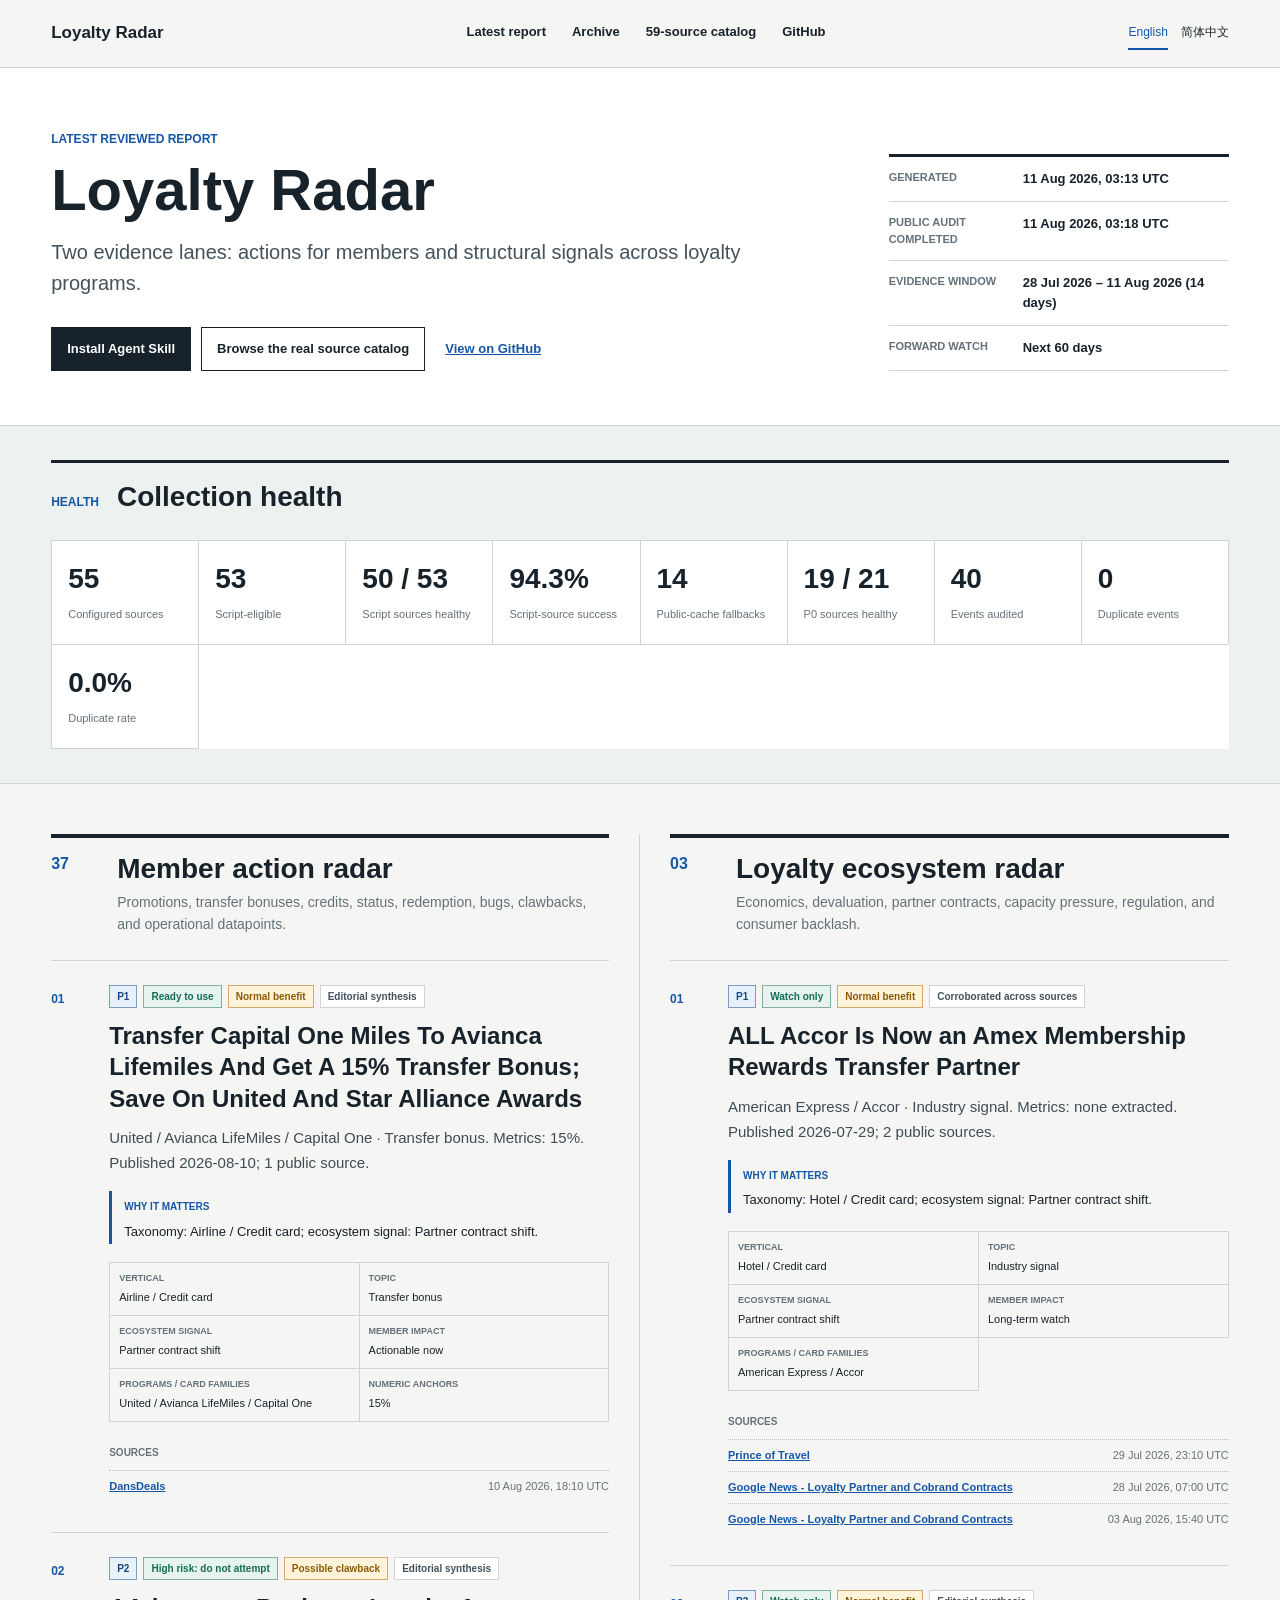
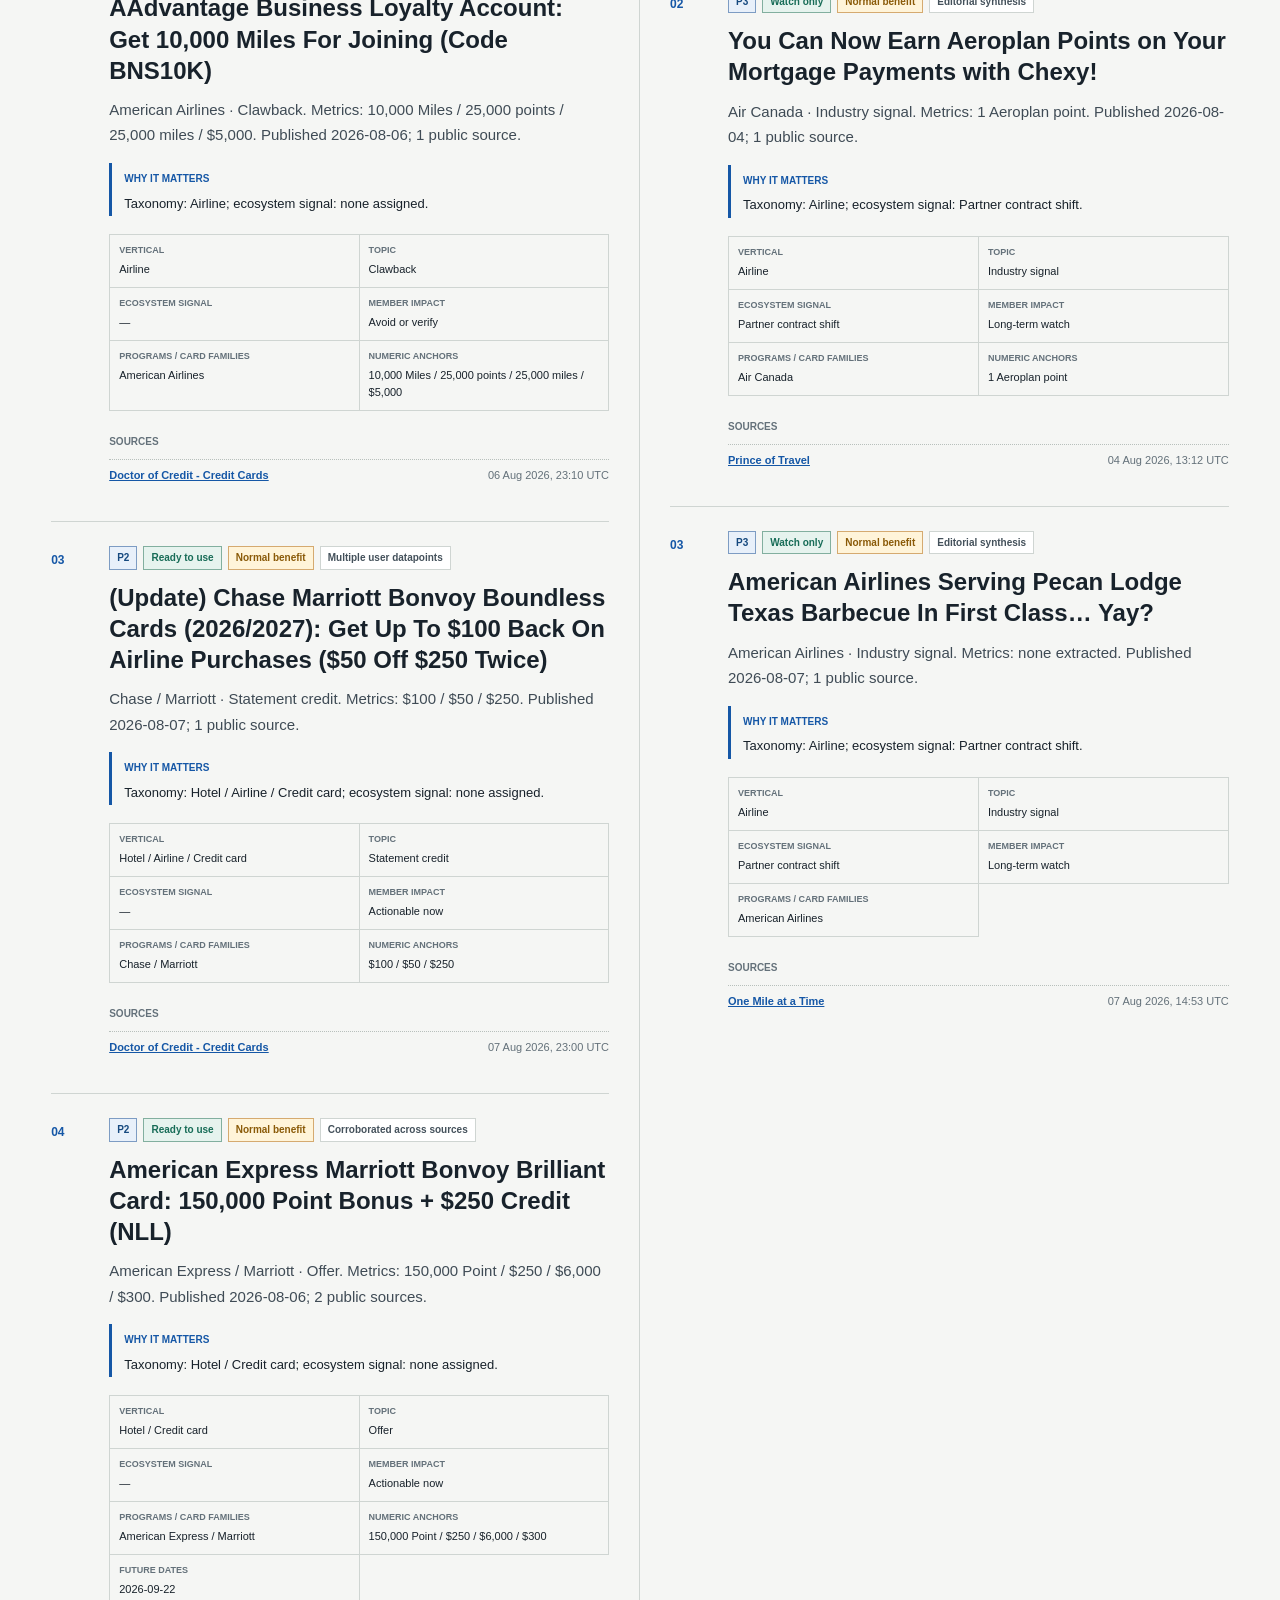
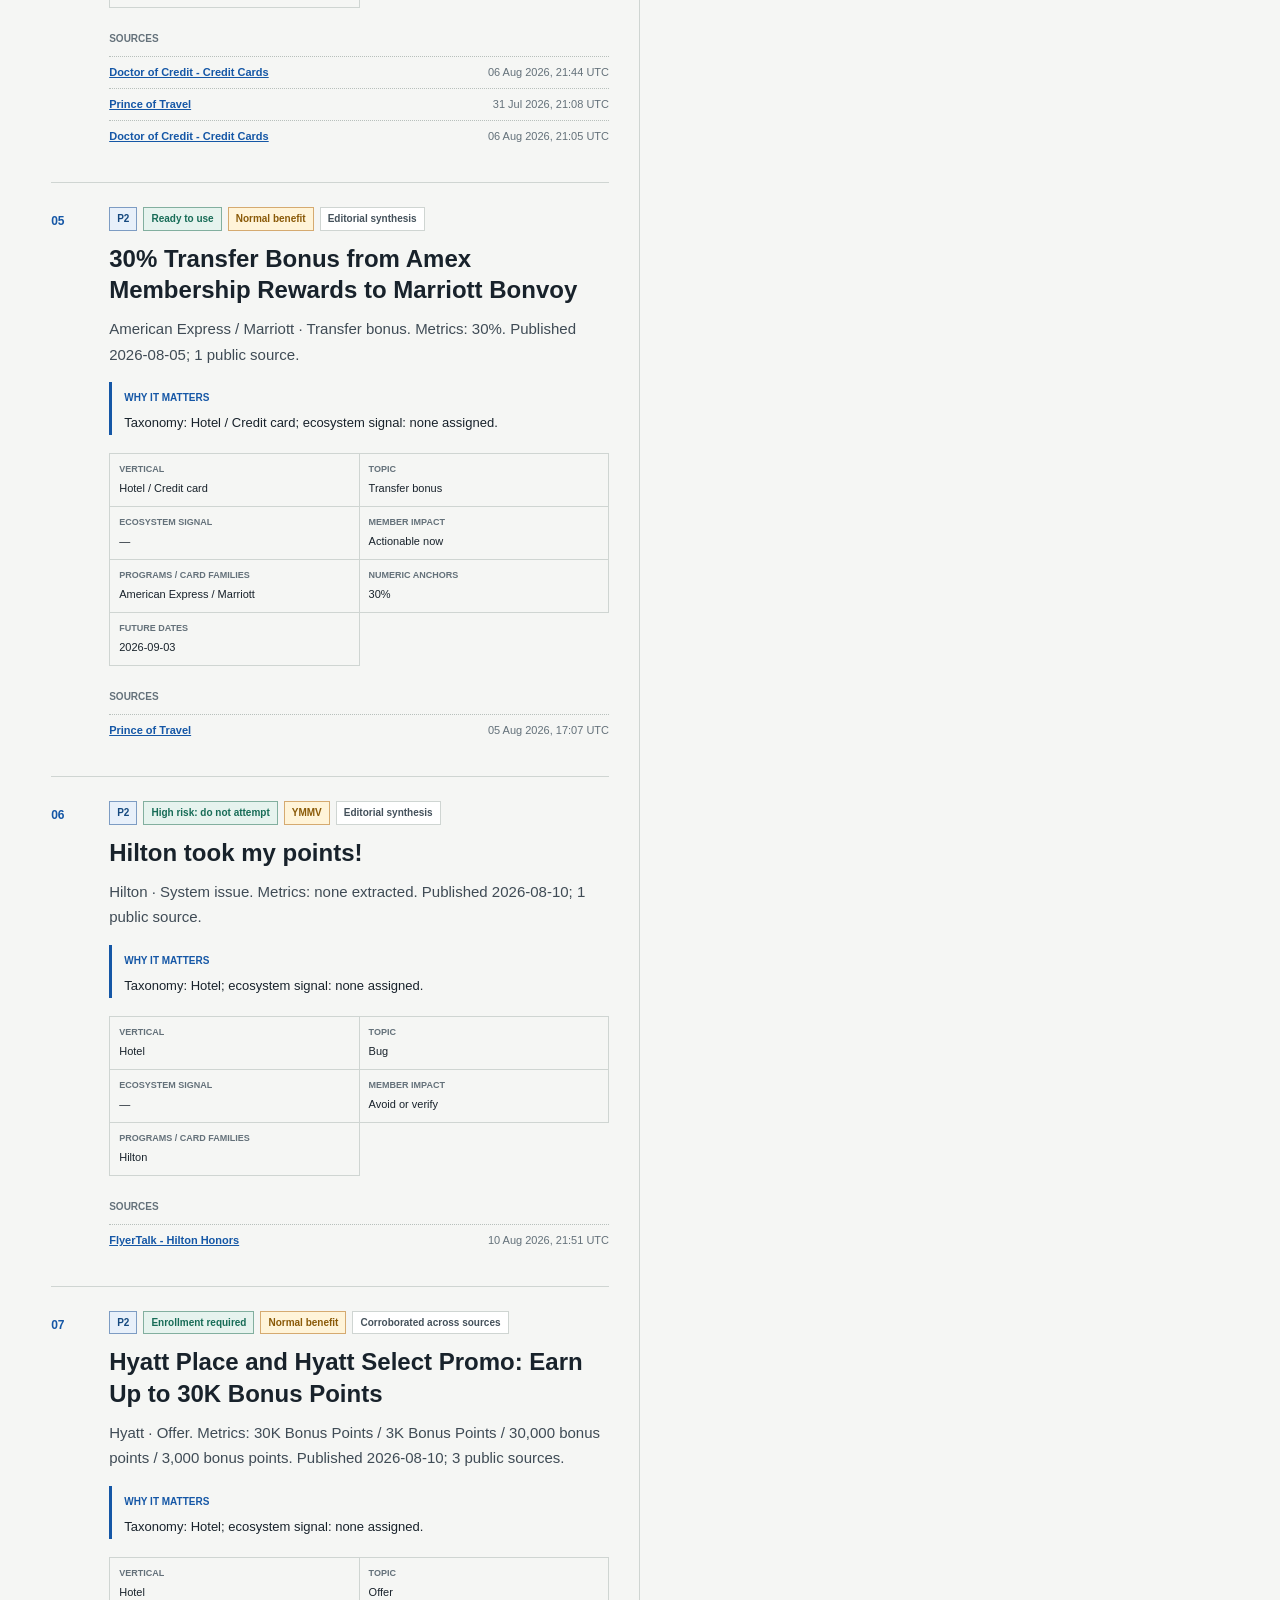
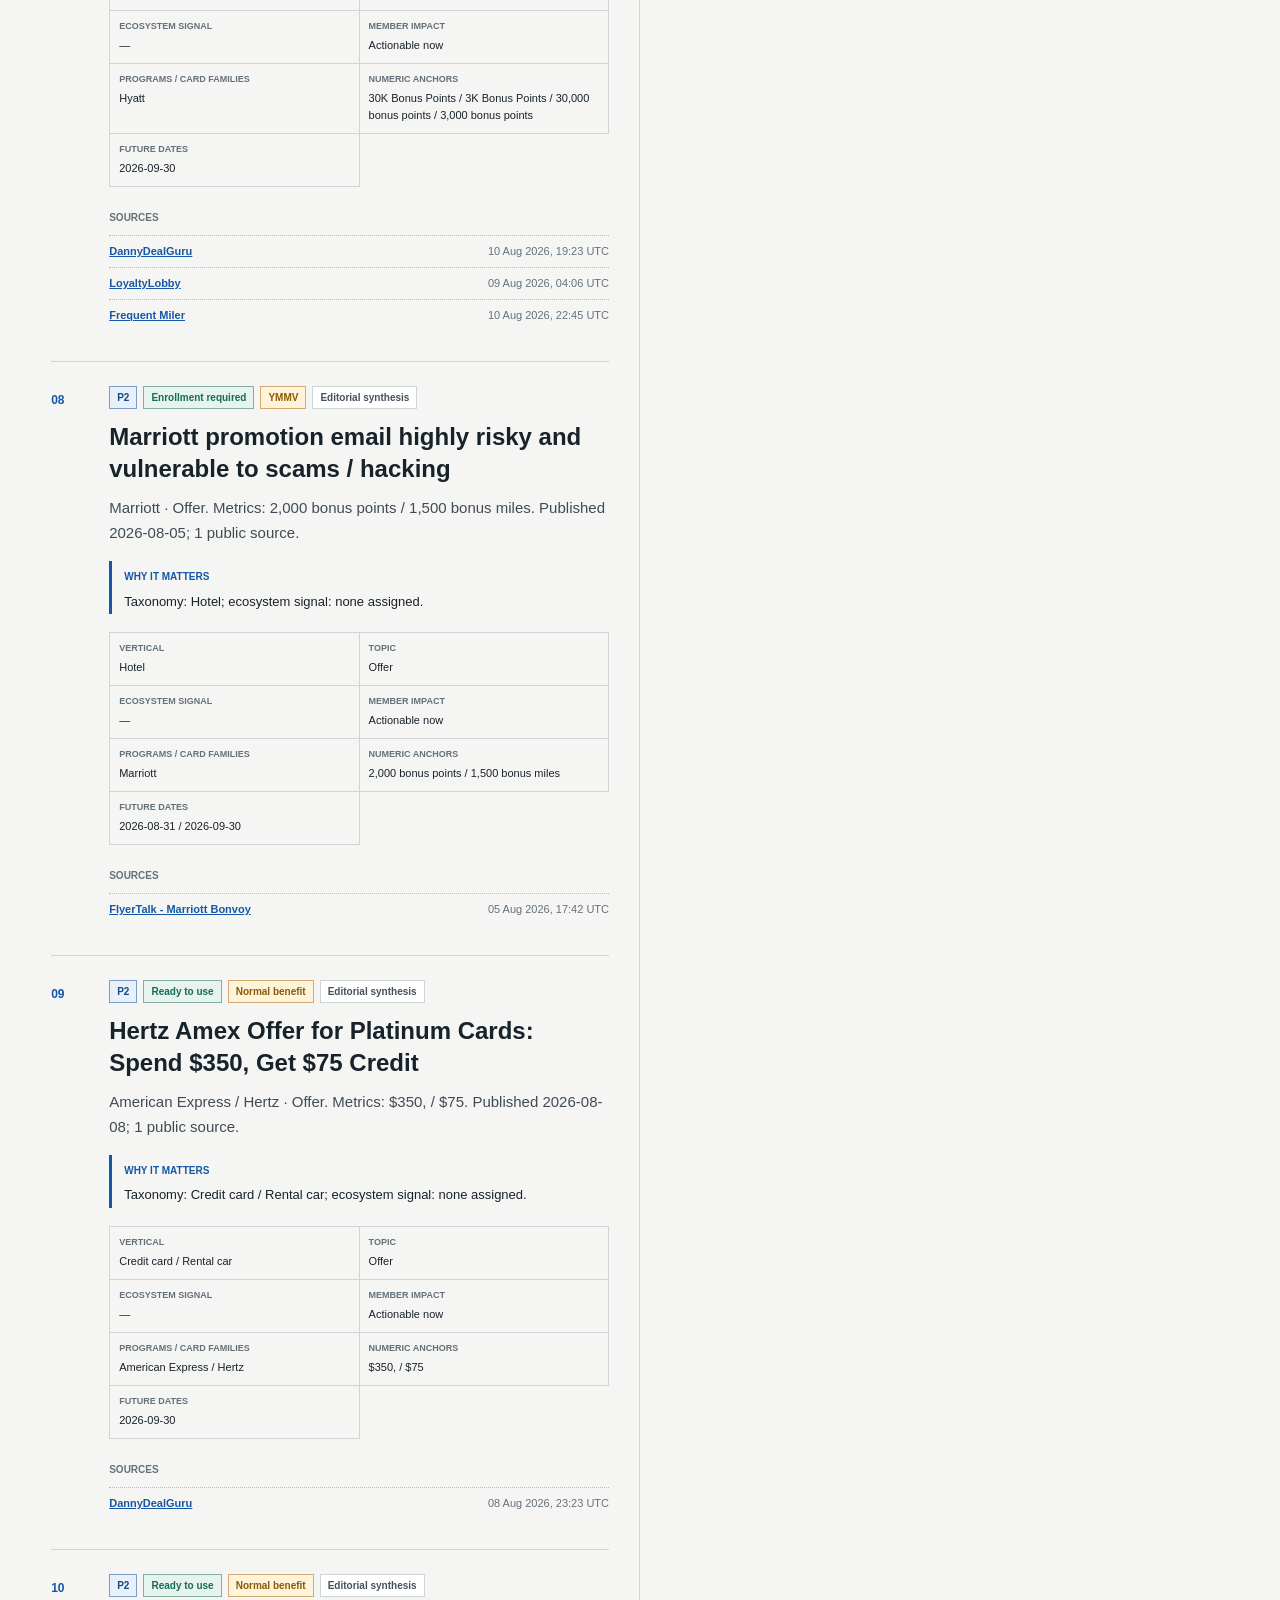
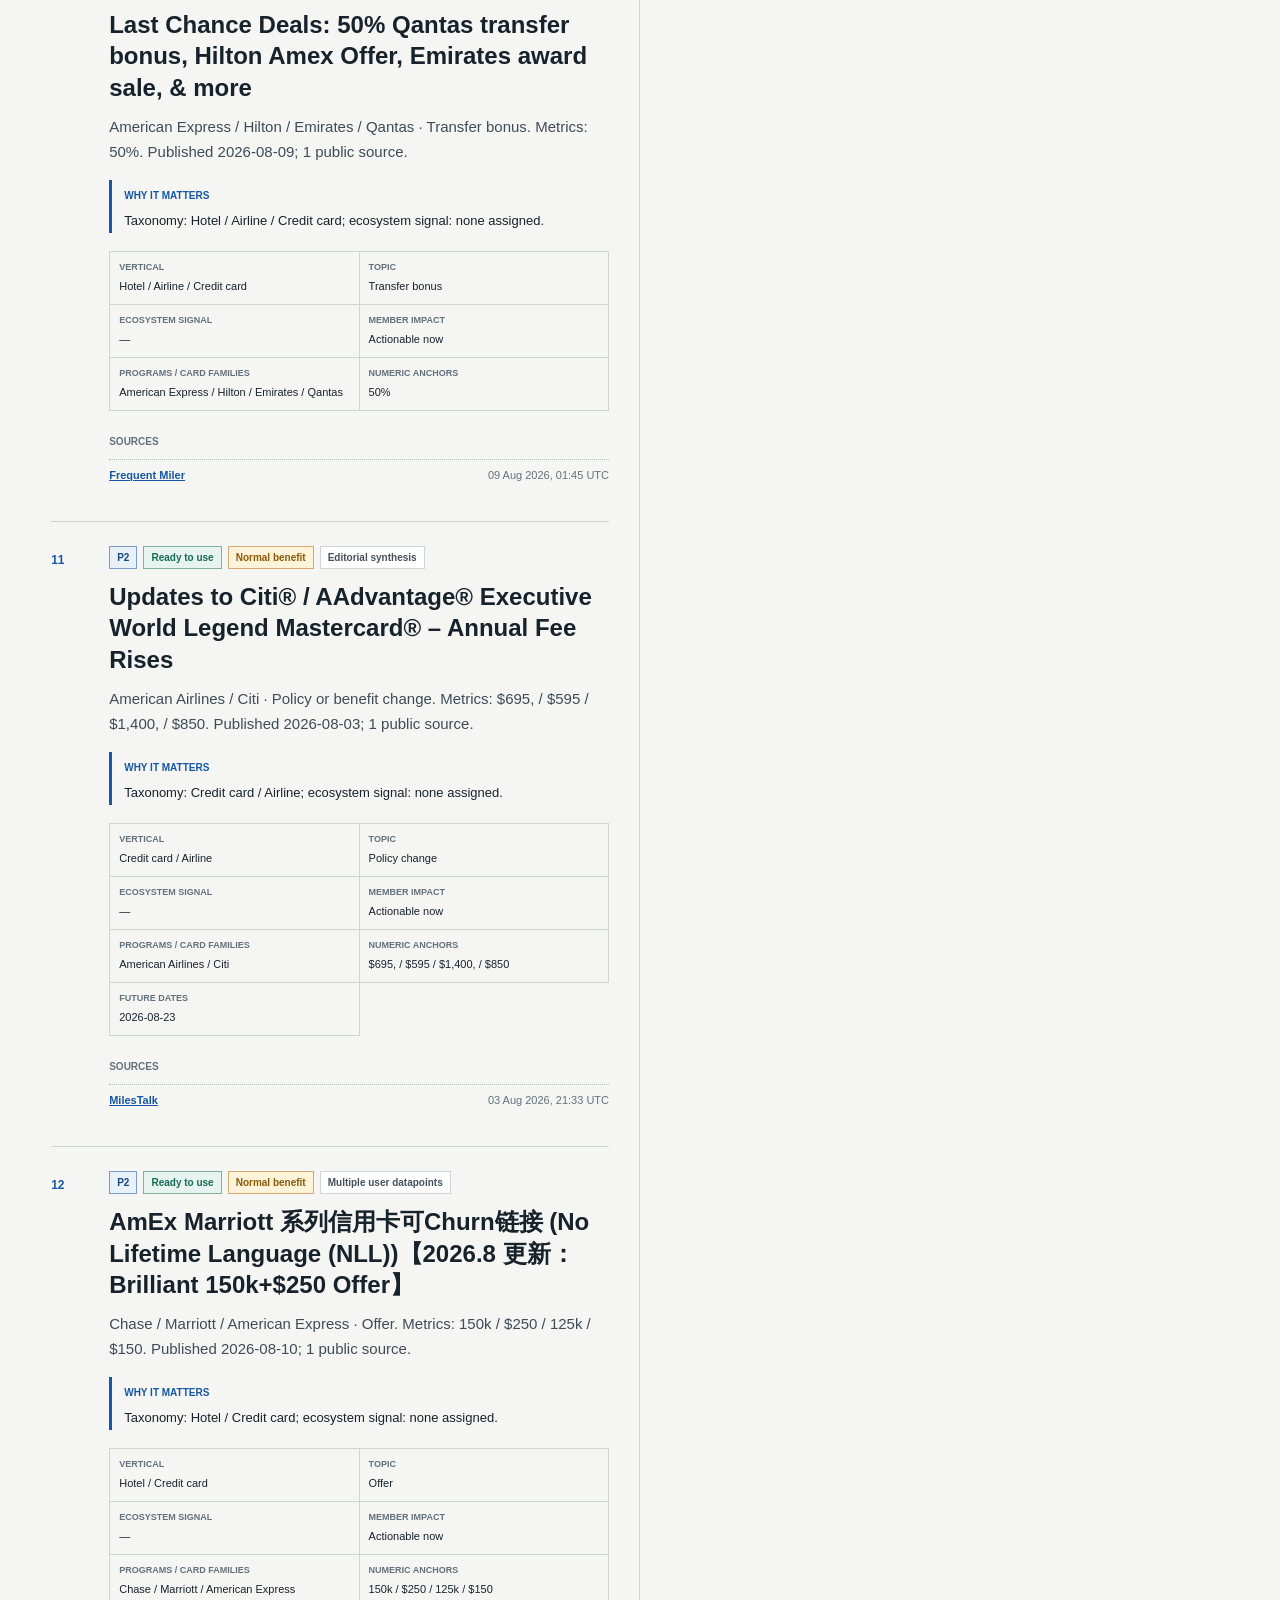
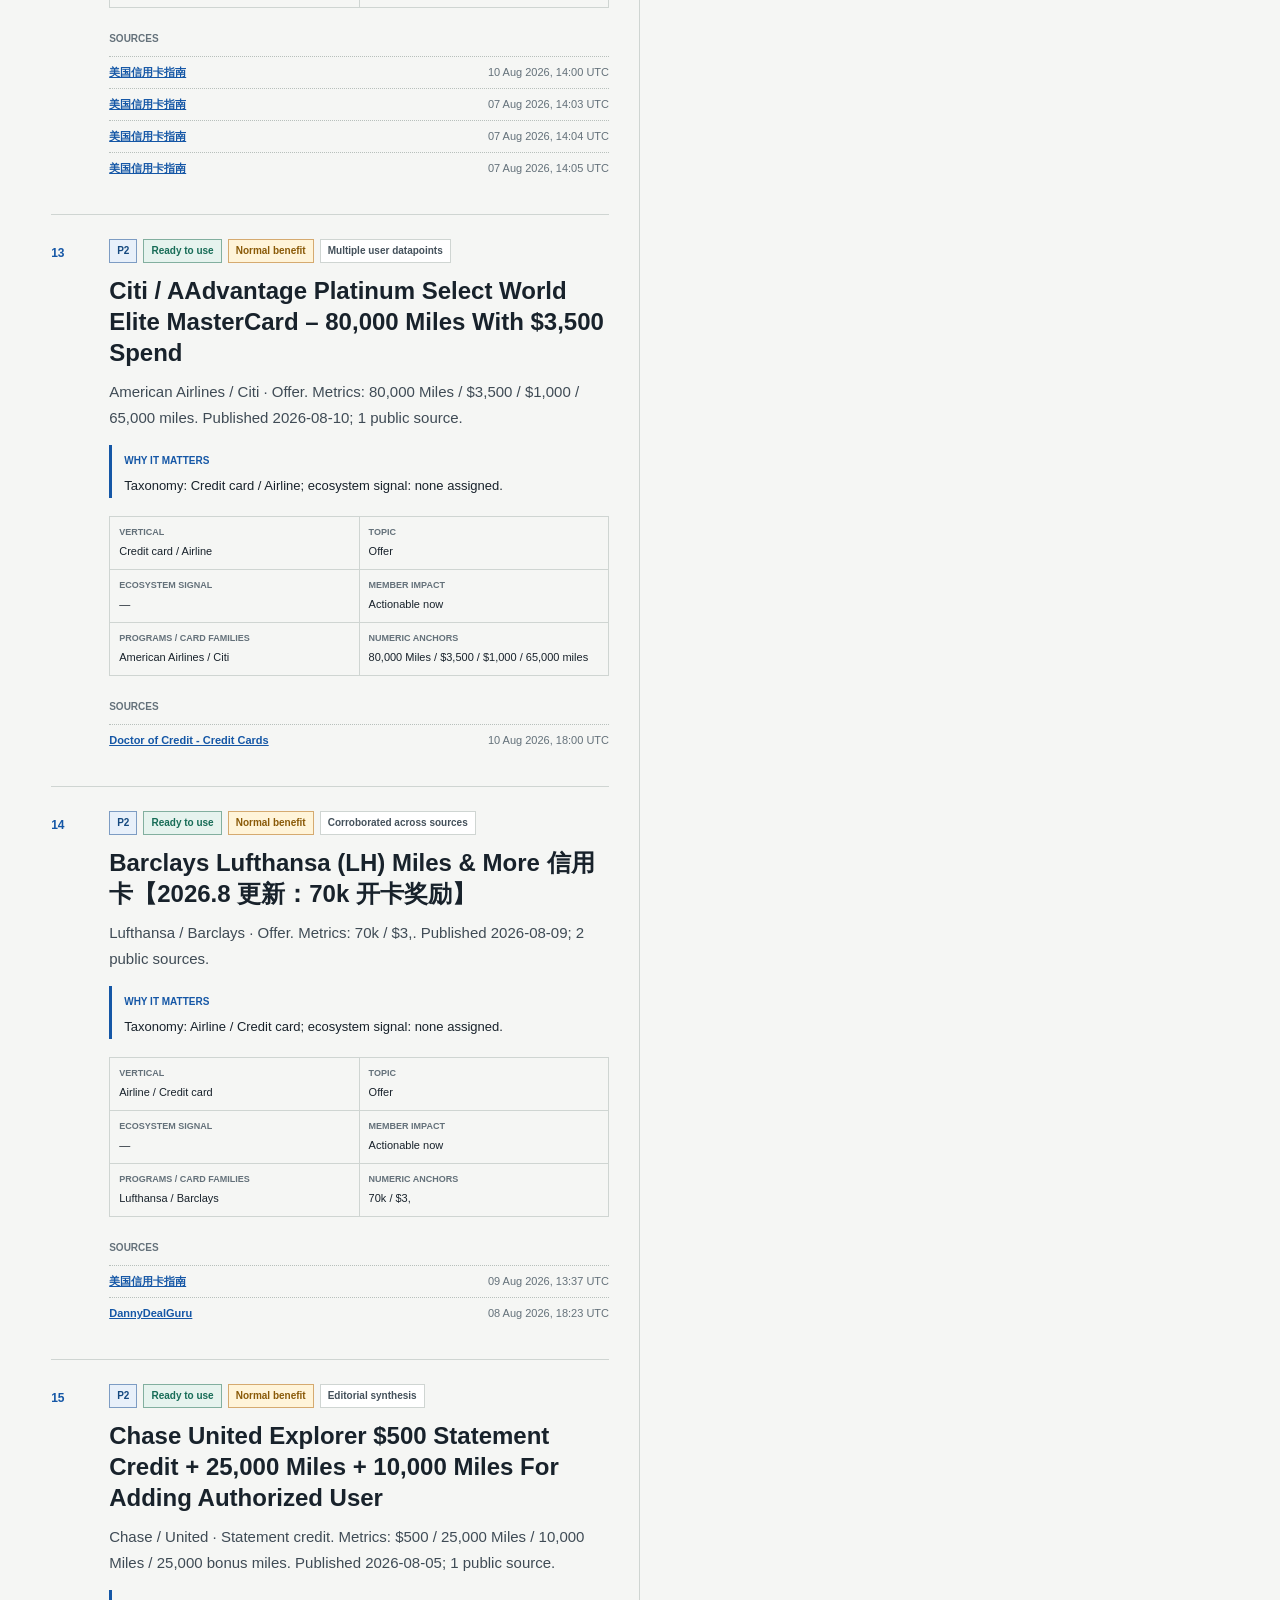
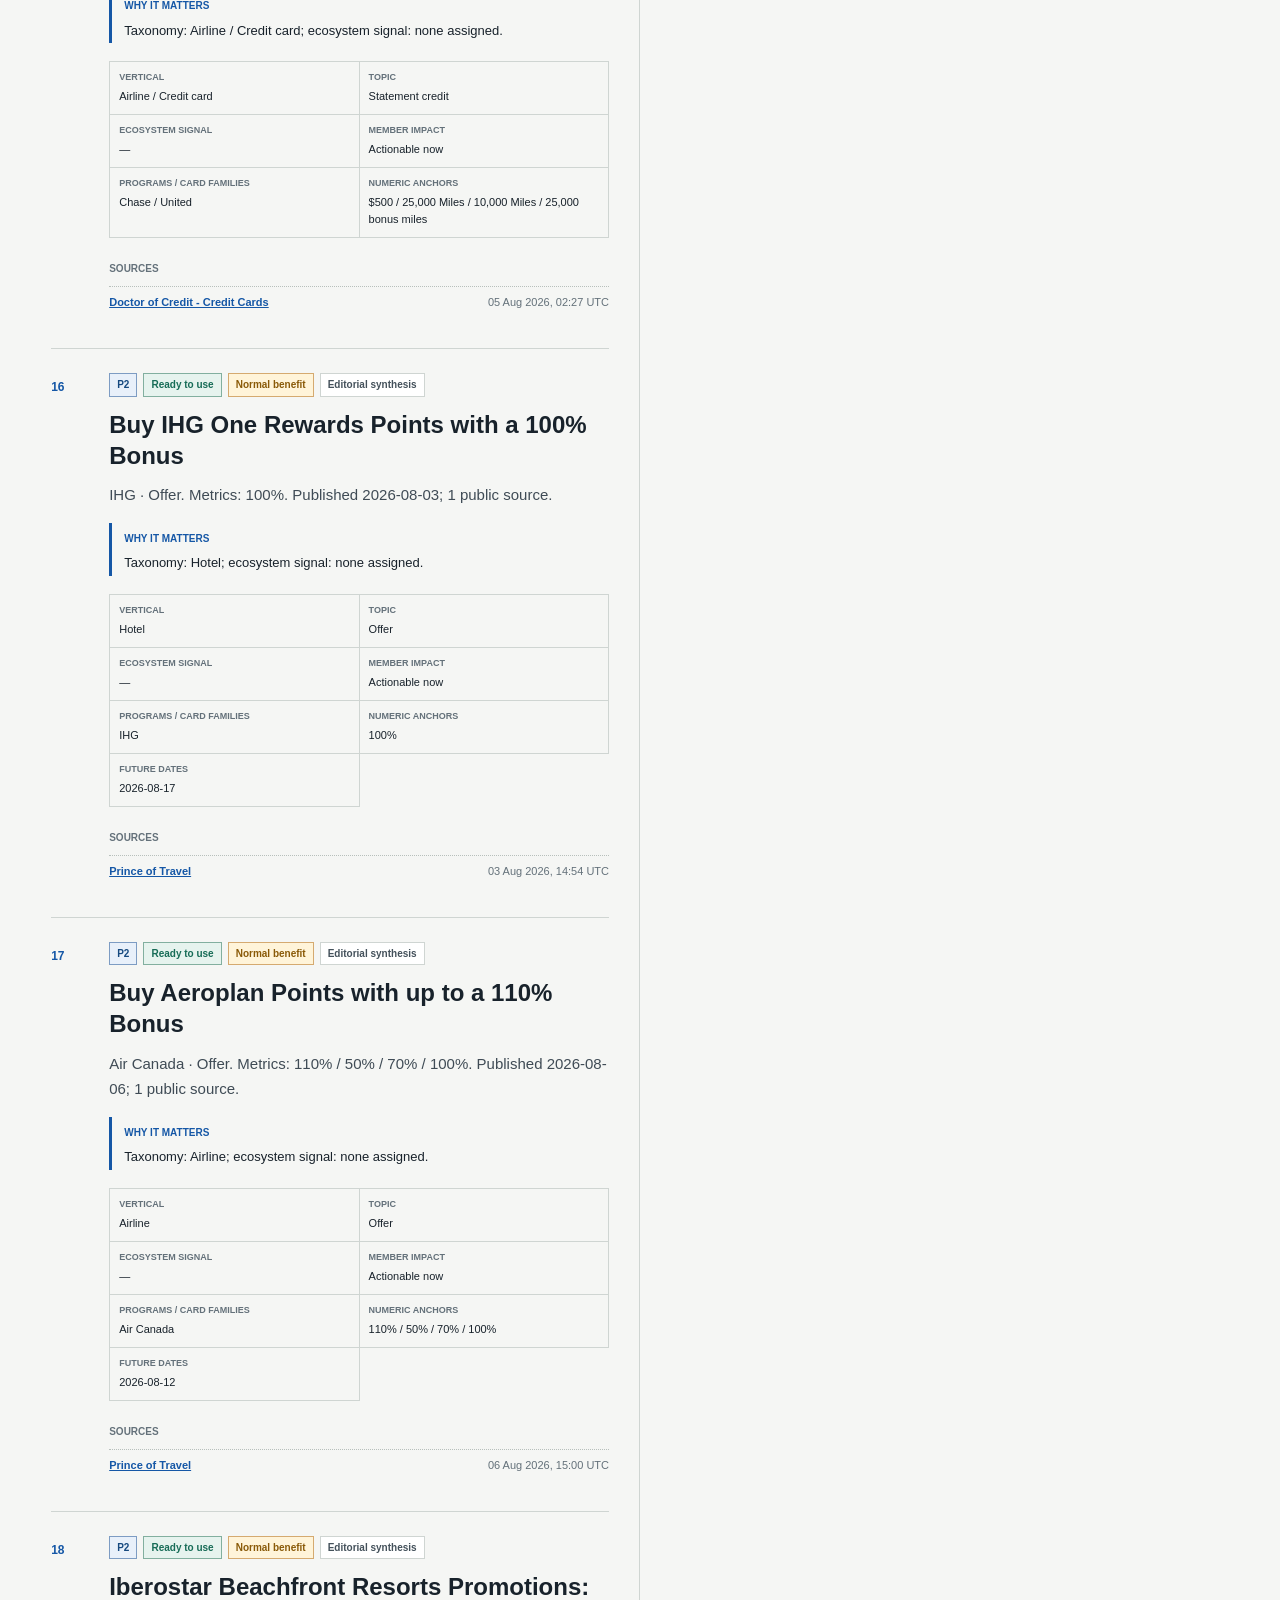
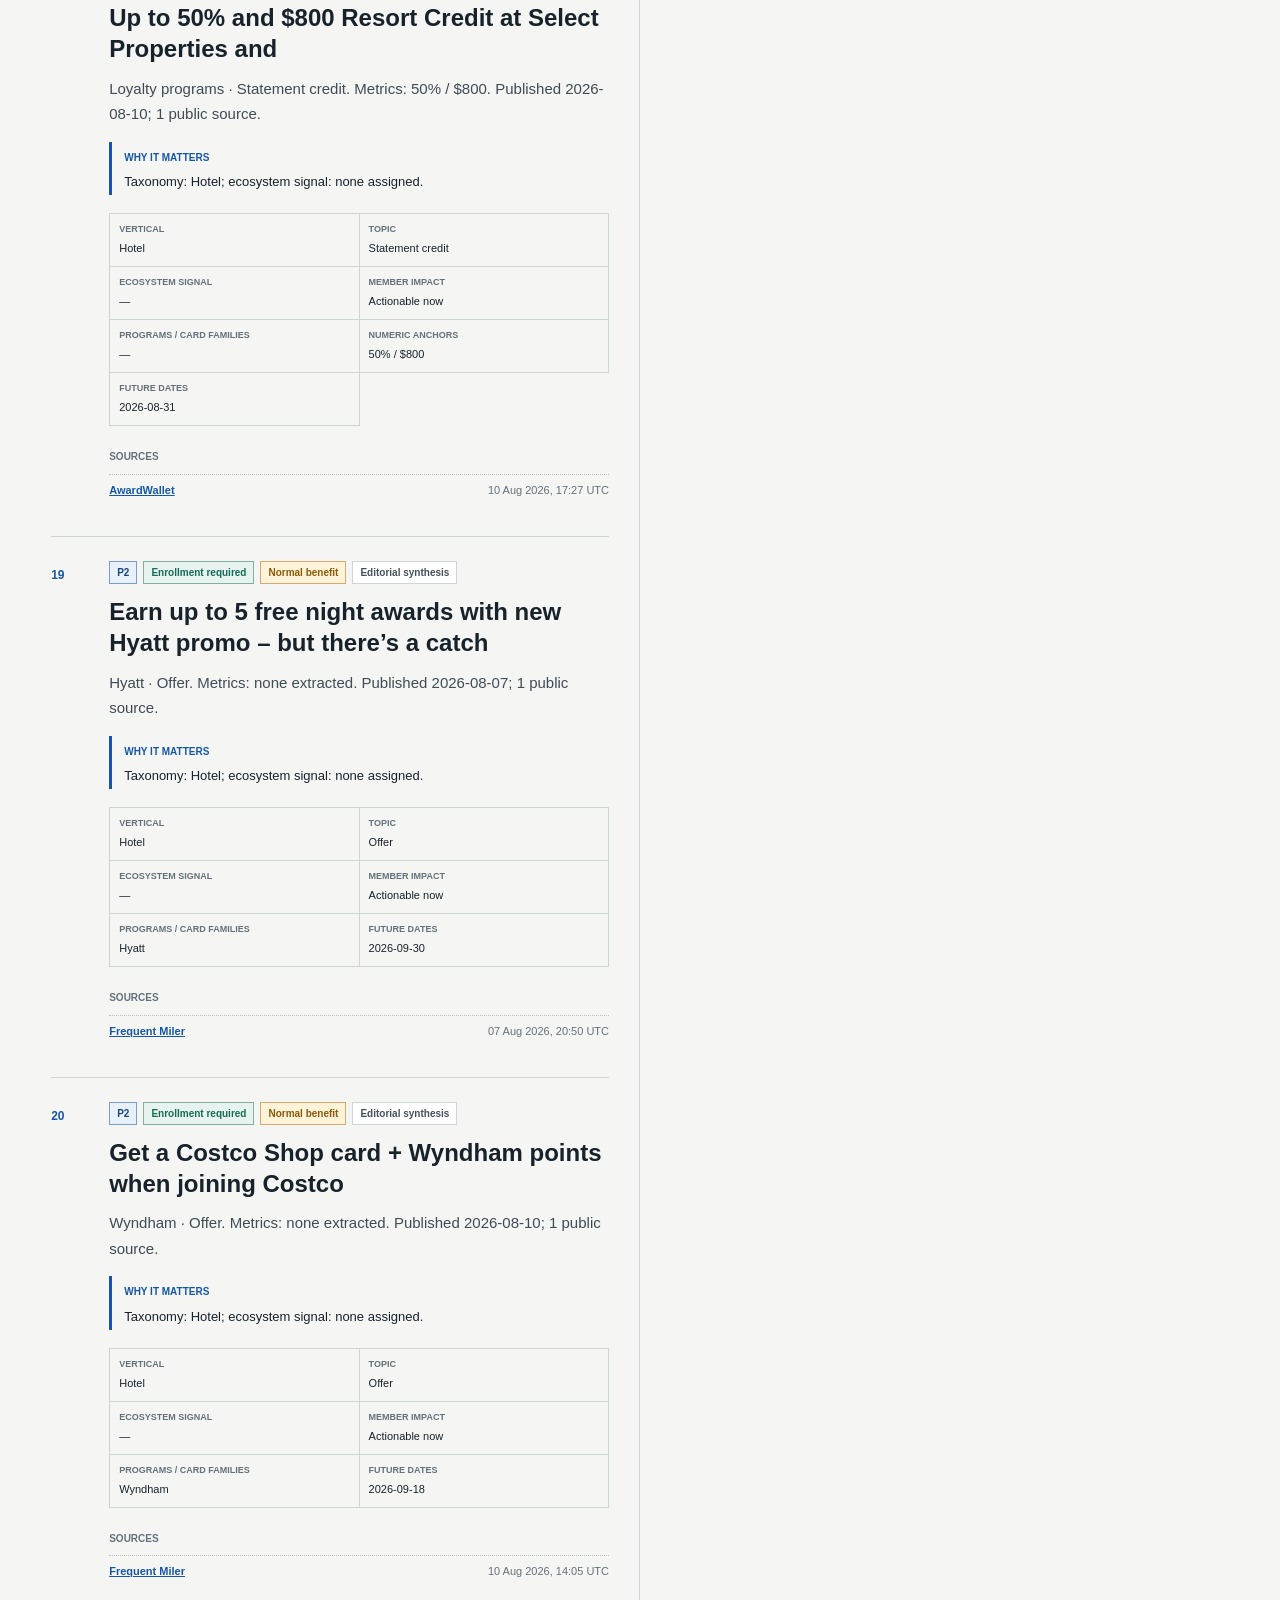
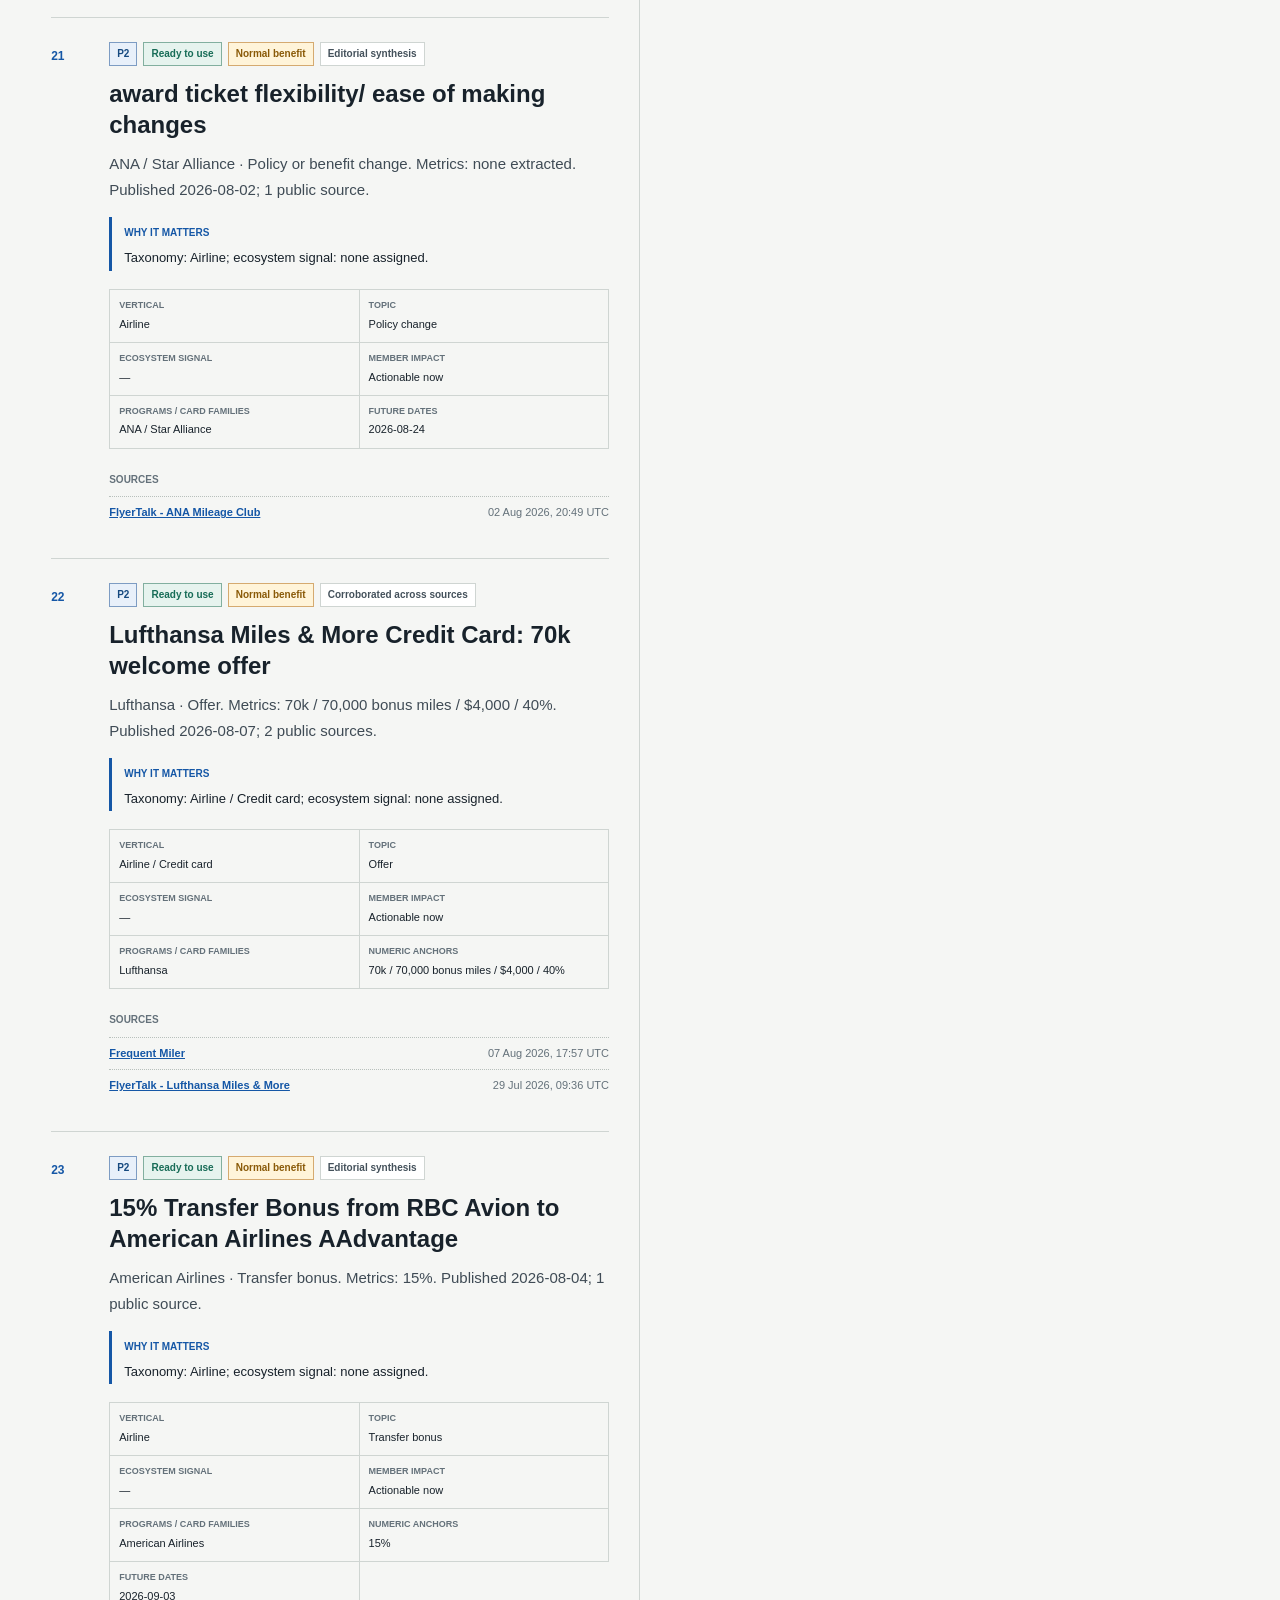
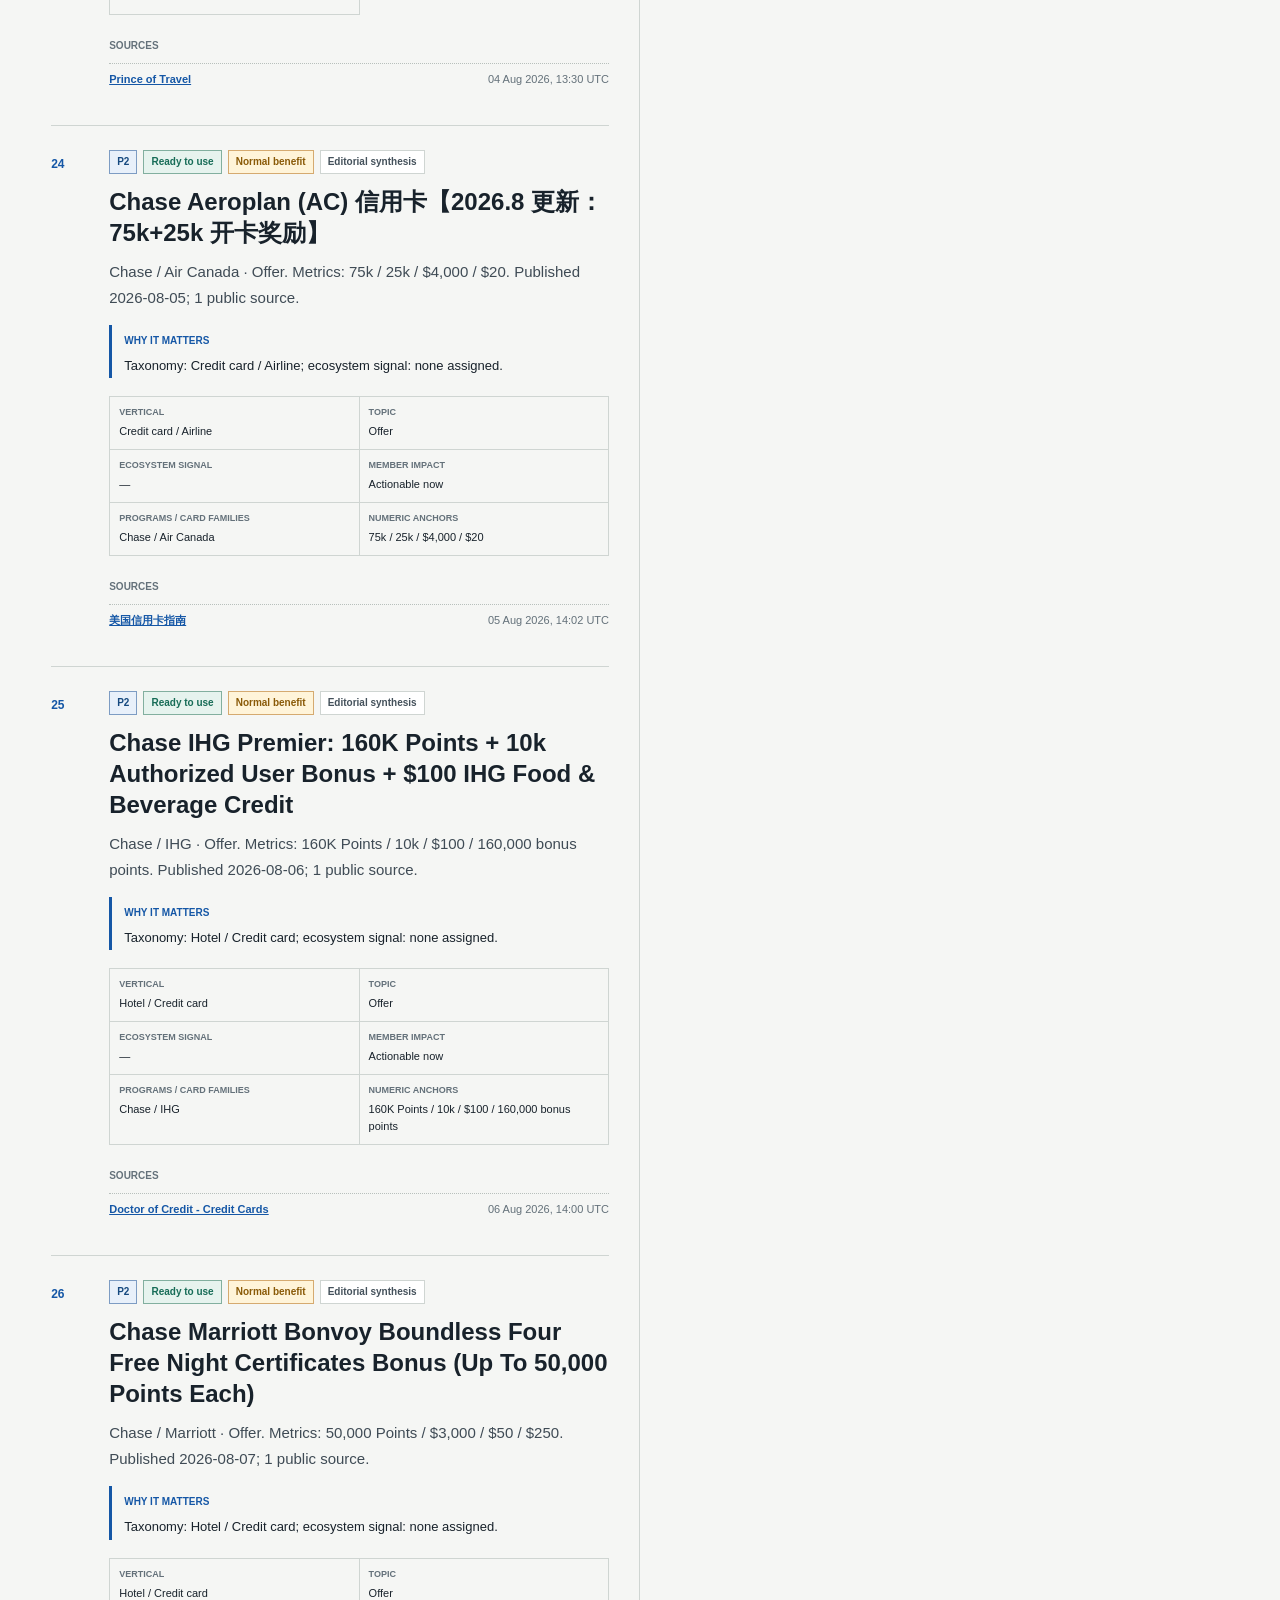
==== commit 89b57479: "report: publish 2026-W33 public brief" ====
--- a/docs/site/en/index.html
+++ b/docs/site/en/index.html
@@ -6,208 +6,208 @@
 <link rel="stylesheet" href="../assets/site.css"></head><body data-page-locale="en">
 <a class="skip-link" href="#content">Skip to content</a>
 <header class="site-header"><a class="brand" href="../en/">Loyalty Radar</a><nav class="primary-nav" aria-label="Primary navigation"><a href="../en/">Latest report</a><a href="../en/#archive">Archive</a><a href="../en/sources/">59-source catalog</a><a href="https://github.com/lonelydoctor/loyalty-radar">GitHub</a></nav><nav class="language-switch" aria-label="Language / 语言"><a class="current" href="../en/" hreflang="en">English</a><a class="" href="../zh-CN/" hreflang="zh-CN">简体中文</a></nav></header>
-<main id="content" class="report-page" data-report-state="published" data-report-contract="loyalty-radar-public-report/v1" data-report-id="2026-W32" data-window-hours="336" data-future-days="60">
-<section class="report-hero published" data-layout-check><div class="hero-copy"><p class="eyebrow">Latest reviewed report</p><h1>Loyalty Radar</h1><p class="hero-subtitle" data-critical-text>Two evidence lanes: actions for members and structural signals across loyalty programs.</p><div class="cta-row" data-layout-check><a class="button primary" href="https://github.com/lonelydoctor/loyalty-radar#30-second-quick-start">Install Agent Skill</a><a class="button secondary" href="../en/sources/">Browse the real source catalog</a><a class="text-link" href="https://github.com/lonelydoctor/loyalty-radar">View on GitHub</a></div></div><dl class="report-meta"><div><dt>Generated</dt><dd><time datetime="2026-08-04T04:37:06.817946+00:00">04 Aug 2026, 04:37 UTC</time></dd></div><div><dt>Public audit completed</dt><dd><time datetime="2026-08-04T04:40:41+00:00">04 Aug 2026, 04:40 UTC</time></dd></div><div><dt>Evidence window</dt><dd>21 Jul 2026 – 04 Aug 2026 (14 days)</dd></div><div><dt>Forward watch</dt><dd>Next 60 days</dd></div></dl></section>
-<section class="health-band" aria-labelledby="health-title" data-layout-check><div class="section-heading compact"><p class="eyebrow">Health</p><h2 id="health-title">Collection health</h2></div><div class="health-grid"><div class="health-metric" data-health="configured_sources"><strong>55</strong><span>Configured sources</span></div><div class="health-metric" data-health="script_eligible_sources"><strong>53</strong><span>Script-eligible</span></div><div class="health-metric" data-health="script_ok_sources"><strong>51 / 53</strong><span>Script sources healthy</span></div><div class="health-metric" data-health="script_ok_rate"><strong>96.2%</strong><span>Script-source success</span></div><div class="health-metric" data-health="fallback_sources"><strong>14</strong><span>Public-cache fallbacks</span></div><div class="health-metric" data-health="p0_ok_sources"><strong>20 / 21</strong><span>P0 sources healthy</span></div><div class="health-metric" data-health="events_checked"><strong>40</strong><span>Events audited</span></div><div class="health-metric" data-health="duplicate_events"><strong>0</strong><span>Duplicate events</span></div><div class="health-metric" data-health="duplicate_rate"><strong>0.0%</strong><span>Duplicate rate</span></div></div></section><section class="lane-grid" data-layout-check><section class="lane lane-c-end" aria-labelledby="lane-c-end"><div class="lane-heading"><span>35</span><div><h2 id="lane-c-end">Member action radar</h2><p>Promotions, transfer bonuses, credits, status, redemption, bugs, clawbacks, and operational datapoints.</p></div></div><article class="event" data-event-id="95b2f387fe0133" data-event-locale="en" data-layout-check>
-<div class="event-sequence">01</div><div class="event-content"><div class="badges"><span class="badge priority">P1</span><span class="badge action">Enrollment required</span><span class="badge risk">Normal benefit</span><span class="badge confidence">Editorial synthesis</span></div>
-<h3 class="event-title" data-critical-text>Bilt’s Aug 1 Rent Day: Accor ALL Status</h3><p class="event-summary">Accor / Bilt · Status match. Metrics: 3:2. Published 2026-07-27; 1 public source.</p>
-<div class="why"><span>Why it matters</span><p>Taxonomy: Hotel / Credit card; ecosystem signal: Partner contract shift.</p></div>
-<dl class="event-facts"><div><dt>Vertical</dt><dd>Hotel / Credit card</dd></div><div><dt>Topic</dt><dd>Status match</dd></div><div><dt>Ecosystem signal</dt><dd>Partner contract shift</dd></div><div><dt>Member impact</dt><dd>Actionable now</dd></div><div><dt>Programs / card families</dt><dd>Accor / Bilt</dd></div><div class="event-extra"><dt>Numeric anchors</dt><dd>3:2</dd></div></dl>
-<div class="source-block"><span class="source-label">Sources</span><ol><li><a class="source-reference" href="https://milestalk.com/bilts-aug-1-rent-day-accor-all-status/" target="_blank" rel="noreferrer">MilesTalk</a><time datetime="2026-07-27T14:18:53+00:00">27 Jul 2026, 14:18 UTC</time></li></ol></div></div></article><article class="event" data-event-id="73876dc61ce75a" data-event-locale="en" data-layout-check>
-<div class="event-sequence">02</div><div class="event-content"><div class="badges"><span class="badge priority">P2</span><span class="badge action">Ready to use</span><span class="badge risk">Normal benefit</span><span class="badge confidence">Corroborated across sources</span></div>
-<h3 class="event-title" data-critical-text>Get a 30% transfer bonus to Avios programs from Amex Membership Rewards</h3><p class="event-summary">American Express / Avios · Transfer bonus. Metrics: 30% / 1:1. Published 2026-08-03; 4 public sources.</p>
+<main id="content" class="report-page" data-report-state="published" data-report-contract="loyalty-radar-public-report/v1" data-report-id="2026-W33" data-window-hours="336" data-future-days="60">
+<section class="report-hero published" data-layout-check><div class="hero-copy"><p class="eyebrow">Latest reviewed report</p><h1>Loyalty Radar</h1><p class="hero-subtitle" data-critical-text>Two evidence lanes: actions for members and structural signals across loyalty programs.</p><div class="cta-row" data-layout-check><a class="button primary" href="https://github.com/lonelydoctor/loyalty-radar#30-second-quick-start">Install Agent Skill</a><a class="button secondary" href="../en/sources/">Browse the real source catalog</a><a class="text-link" href="https://github.com/lonelydoctor/loyalty-radar">View on GitHub</a></div></div><dl class="report-meta"><div><dt>Generated</dt><dd><time datetime="2026-08-11T03:13:51.833913+00:00">11 Aug 2026, 03:13 UTC</time></dd></div><div><dt>Public audit completed</dt><dd><time datetime="2026-08-11T03:18:02+00:00">11 Aug 2026, 03:18 UTC</time></dd></div><div><dt>Evidence window</dt><dd>28 Jul 2026 – 11 Aug 2026 (14 days)</dd></div><div><dt>Forward watch</dt><dd>Next 60 days</dd></div></dl></section>
+<section class="health-band" aria-labelledby="health-title" data-layout-check><div class="section-heading compact"><p class="eyebrow">Health</p><h2 id="health-title">Collection health</h2></div><div class="health-grid"><div class="health-metric" data-health="configured_sources"><strong>55</strong><span>Configured sources</span></div><div class="health-metric" data-health="script_eligible_sources"><strong>53</strong><span>Script-eligible</span></div><div class="health-metric" data-health="script_ok_sources"><strong>50 / 53</strong><span>Script sources healthy</span></div><div class="health-metric" data-health="script_ok_rate"><strong>94.3%</strong><span>Script-source success</span></div><div class="health-metric" data-health="fallback_sources"><strong>14</strong><span>Public-cache fallbacks</span></div><div class="health-metric" data-health="p0_ok_sources"><strong>19 / 21</strong><span>P0 sources healthy</span></div><div class="health-metric" data-health="events_checked"><strong>40</strong><span>Events audited</span></div><div class="health-metric" data-health="duplicate_events"><strong>0</strong><span>Duplicate events</span></div><div class="health-metric" data-health="duplicate_rate"><strong>0.0%</strong><span>Duplicate rate</span></div></div></section><section class="lane-grid" data-layout-check><section class="lane lane-c-end" aria-labelledby="lane-c-end"><div class="lane-heading"><span>37</span><div><h2 id="lane-c-end">Member action radar</h2><p>Promotions, transfer bonuses, credits, status, redemption, bugs, clawbacks, and operational datapoints.</p></div></div><article class="event" data-event-id="4099c151d3b982" data-event-locale="en" data-layout-check>
+<div class="event-sequence">01</div><div class="event-content"><div class="badges"><span class="badge priority">P1</span><span class="badge action">Ready to use</span><span class="badge risk">Normal benefit</span><span class="badge confidence">Editorial synthesis</span></div>
+<h3 class="event-title" data-critical-text>Transfer Capital One Miles To Avianca Lifemiles And Get A 15% Transfer Bonus; Save On United And Star Alliance Awards</h3><p class="event-summary">United / Avianca LifeMiles / Capital One · Transfer bonus. Metrics: 15%. Published 2026-08-10; 1 public source.</p>
+<div class="why"><span>Why it matters</span><p>Taxonomy: Airline / Credit card; ecosystem signal: Partner contract shift.</p></div>
+<dl class="event-facts"><div><dt>Vertical</dt><dd>Airline / Credit card</dd></div><div><dt>Topic</dt><dd>Transfer bonus</dd></div><div><dt>Ecosystem signal</dt><dd>Partner contract shift</dd></div><div><dt>Member impact</dt><dd>Actionable now</dd></div><div><dt>Programs / card families</dt><dd>United / Avianca LifeMiles / Capital One</dd></div><div class="event-extra"><dt>Numeric anchors</dt><dd>15%</dd></div></dl>
+<div class="source-block"><span class="source-label">Sources</span><ol><li><a class="source-reference" href="https://www.dansdeals.com/points-travel/milespoints/transfer-capital-one-miles-to-avianca-lifemiles-and-get-a-15-transfer-bonus-save-on-united-and-star-alliance-awards/" target="_blank" rel="noreferrer">DansDeals</a><time datetime="2026-08-10T18:10:33+00:00">10 Aug 2026, 18:10 UTC</time></li></ol></div></div></article><article class="event" data-event-id="91c8ef8317763e" data-event-locale="en" data-layout-check>
+<div class="event-sequence">02</div><div class="event-content"><div class="badges"><span class="badge priority">P2</span><span class="badge action">High risk: do not attempt</span><span class="badge risk">Possible clawback</span><span class="badge confidence">Editorial synthesis</span></div>
+<h3 class="event-title" data-critical-text>AAdvantage Business Loyalty Account: Get 10,000 Miles For Joining (Code BNS10K)</h3><p class="event-summary">American Airlines · Clawback. Metrics: 10,000 Miles / 25,000 points / 25,000 miles / $5,000. Published 2026-08-06; 1 public source.</p>
+<div class="why"><span>Why it matters</span><p>Taxonomy: Airline; ecosystem signal: none assigned.</p></div>
+<dl class="event-facts"><div><dt>Vertical</dt><dd>Airline</dd></div><div><dt>Topic</dt><dd>Clawback</dd></div><div><dt>Ecosystem signal</dt><dd>—</dd></div><div><dt>Member impact</dt><dd>Avoid or verify</dd></div><div><dt>Programs / card families</dt><dd>American Airlines</dd></div><div class="event-extra"><dt>Numeric anchors</dt><dd>10,000 Miles / 25,000 points / 25,000 miles / $5,000</dd></div></dl>
+<div class="source-block"><span class="source-label">Sources</span><ol><li><a class="source-reference" href="https://www.doctorofcredit.com/aadvantage-business-loyalty-account-get-10000-miles-for-joining-code-bns10k/" target="_blank" rel="noreferrer">Doctor of Credit - Credit Cards</a><time datetime="2026-08-06T23:10:24+00:00">06 Aug 2026, 23:10 UTC</time></li></ol></div></div></article><article class="event" data-event-id="f3af84bd4ef605" data-event-locale="en" data-layout-check>
+<div class="event-sequence">03</div><div class="event-content"><div class="badges"><span class="badge priority">P2</span><span class="badge action">Ready to use</span><span class="badge risk">Normal benefit</span><span class="badge confidence">Multiple user datapoints</span></div>
+<h3 class="event-title" data-critical-text>(Update) Chase Marriott Bonvoy Boundless Cards (2026/2027): Get Up To $100 Back On Airline Purchases ($50 Off $250 Twice)</h3><p class="event-summary">Chase / Marriott · Statement credit. Metrics: $100 / $50 / $250. Published 2026-08-07; 1 public source.</p>
+<div class="why"><span>Why it matters</span><p>Taxonomy: Hotel / Airline / Credit card; ecosystem signal: none assigned.</p></div>
+<dl class="event-facts"><div><dt>Vertical</dt><dd>Hotel / Airline / Credit card</dd></div><div><dt>Topic</dt><dd>Statement credit</dd></div><div><dt>Ecosystem signal</dt><dd>—</dd></div><div><dt>Member impact</dt><dd>Actionable now</dd></div><div><dt>Programs / card families</dt><dd>Chase / Marriott</dd></div><div class="event-extra"><dt>Numeric anchors</dt><dd>$100 / $50 / $250</dd></div></dl>
+<div class="source-block"><span class="source-label">Sources</span><ol><li><a class="source-reference" href="https://www.doctorofcredit.com/chase-marriott-bonvoy-boundless-cards-2026-get-up-to-100-back-on-airline-purchases-50-off-250-twice/" target="_blank" rel="noreferrer">Doctor of Credit - Credit Cards</a><time datetime="2026-08-07T23:00:05+00:00">07 Aug 2026, 23:00 UTC</time></li></ol></div></div></article><article class="event" data-event-id="428fb8c166bf7d" data-event-locale="en" data-layout-check>
+<div class="event-sequence">04</div><div class="event-content"><div class="badges"><span class="badge priority">P2</span><span class="badge action">Ready to use</span><span class="badge risk">Normal benefit</span><span class="badge confidence">Corroborated across sources</span></div>
+<h3 class="event-title" data-critical-text>American Express Marriott Bonvoy Brilliant Card: 150,000 Point Bonus + $250 Credit (NLL)</h3><p class="event-summary">American Express / Marriott · Offer. Metrics: 150,000 Point / $250 / $6,000 / $300. Published 2026-08-06; 2 public sources.</p>
+<div class="why"><span>Why it matters</span><p>Taxonomy: Hotel / Credit card; ecosystem signal: none assigned.</p></div>
+<dl class="event-facts"><div><dt>Vertical</dt><dd>Hotel / Credit card</dd></div><div><dt>Topic</dt><dd>Offer</dd></div><div><dt>Ecosystem signal</dt><dd>—</dd></div><div><dt>Member impact</dt><dd>Actionable now</dd></div><div><dt>Programs / card families</dt><dd>American Express / Marriott</dd></div><div class="event-extra"><dt>Numeric anchors</dt><dd>150,000 Point / $250 / $6,000 / $300</dd></div><div class="event-extra"><dt>Future dates</dt><dd>2026-09-22</dd></div></dl>
+<div class="source-block"><span class="source-label">Sources</span><ol><li><a class="source-reference" href="https://www.doctorofcredit.com/american-express-marriott-bonvoy-brilliant-card-150000-point-bonus-250-credit-nll/" target="_blank" rel="noreferrer">Doctor of Credit - Credit Cards</a><time datetime="2026-08-06T21:44:12+00:00">06 Aug 2026, 21:44 UTC</time></li><li><a class="source-reference" href="https://princeoftravel.com/deals/amex-bonvoy-cards-offer/" target="_blank" rel="noreferrer">Prince of Travel</a><time datetime="2026-07-31T21:08:47+00:00">31 Jul 2026, 21:08 UTC</time></li><li><a class="source-reference" href="https://www.doctorofcredit.com/american-express-marriott-bonvoy-bevy-card-125000-point-bonus-150-credit-nll/" target="_blank" rel="noreferrer">Doctor of Credit - Credit Cards</a><time datetime="2026-08-06T21:05:33+00:00">06 Aug 2026, 21:05 UTC</time></li></ol></div></div></article><article class="event" data-event-id="bda73c412c9c6e" data-event-locale="en" data-layout-check>
+<div class="event-sequence">05</div><div class="event-content"><div class="badges"><span class="badge priority">P2</span><span class="badge action">Ready to use</span><span class="badge risk">Normal benefit</span><span class="badge confidence">Editorial synthesis</span></div>
+<h3 class="event-title" data-critical-text>30% Transfer Bonus from Amex Membership Rewards to Marriott Bonvoy</h3><p class="event-summary">American Express / Marriott · Transfer bonus. Metrics: 30%. Published 2026-08-05; 1 public source.</p>
+<div class="why"><span>Why it matters</span><p>Taxonomy: Hotel / Credit card; ecosystem signal: none assigned.</p></div>
+<dl class="event-facts"><div><dt>Vertical</dt><dd>Hotel / Credit card</dd></div><div><dt>Topic</dt><dd>Transfer bonus</dd></div><div><dt>Ecosystem signal</dt><dd>—</dd></div><div><dt>Member impact</dt><dd>Actionable now</dd></div><div><dt>Programs / card families</dt><dd>American Express / Marriott</dd></div><div class="event-extra"><dt>Numeric anchors</dt><dd>30%</dd></div><div class="event-extra"><dt>Future dates</dt><dd>2026-09-03</dd></div></dl>
+<div class="source-block"><span class="source-label">Sources</span><ol><li><a class="source-reference" href="https://princeoftravel.com/deals/amex-mr-marriott-bonvoy-transfer-bonus/" target="_blank" rel="noreferrer">Prince of Travel</a><time datetime="2026-08-05T17:07:21+00:00">05 Aug 2026, 17:07 UTC</time></li></ol></div></div></article><article class="event" data-event-id="d78b733a8b1a50" data-event-locale="en" data-layout-check>
+<div class="event-sequence">06</div><div class="event-content"><div class="badges"><span class="badge priority">P2</span><span class="badge action">High risk: do not attempt</span><span class="badge risk">YMMV</span><span class="badge confidence">Editorial synthesis</span></div>
+<h3 class="event-title" data-critical-text>Hilton took my points!</h3><p class="event-summary">Hilton · System issue. Metrics: none extracted. Published 2026-08-10; 1 public source.</p>
+<div class="why"><span>Why it matters</span><p>Taxonomy: Hotel; ecosystem signal: none assigned.</p></div>
+<dl class="event-facts"><div><dt>Vertical</dt><dd>Hotel</dd></div><div><dt>Topic</dt><dd>Bug</dd></div><div><dt>Ecosystem signal</dt><dd>—</dd></div><div><dt>Member impact</dt><dd>Avoid or verify</dd></div><div><dt>Programs / card families</dt><dd>Hilton</dd></div></dl>
+<div class="source-block"><span class="source-label">Sources</span><ol><li><a class="source-reference" href="https://www.flyertalk.com/forum/hilton-hilton-honors/2222036-hilton-took-my-points.html" target="_blank" rel="noreferrer">FlyerTalk - Hilton Honors</a><time datetime="2026-08-10T21:51:19+00:00">10 Aug 2026, 21:51 UTC</time></li></ol></div></div></article><article class="event" data-event-id="e130a0150ba76f" data-event-locale="en" data-layout-check>
+<div class="event-sequence">07</div><div class="event-content"><div class="badges"><span class="badge priority">P2</span><span class="badge action">Enrollment required</span><span class="badge risk">Normal benefit</span><span class="badge confidence">Corroborated across sources</span></div>
+<h3 class="event-title" data-critical-text>Hyatt Place and Hyatt Select Promo: Earn Up to 30K Bonus Points</h3><p class="event-summary">Hyatt · Offer. Metrics: 30K Bonus Points / 3K Bonus Points / 30,000 bonus points / 3,000 bonus points. Published 2026-08-10; 3 public sources.</p>
+<div class="why"><span>Why it matters</span><p>Taxonomy: Hotel; ecosystem signal: none assigned.</p></div>
+<dl class="event-facts"><div><dt>Vertical</dt><dd>Hotel</dd></div><div><dt>Topic</dt><dd>Offer</dd></div><div><dt>Ecosystem signal</dt><dd>—</dd></div><div><dt>Member impact</dt><dd>Actionable now</dd></div><div><dt>Programs / card families</dt><dd>Hyatt</dd></div><div class="event-extra"><dt>Numeric anchors</dt><dd>30K Bonus Points / 3K Bonus Points / 30,000 bonus points / 3,000 bonus points</dd></div><div class="event-extra"><dt>Future dates</dt><dd>2026-09-30</dd></div></dl>
+<div class="source-block"><span class="source-label">Sources</span><ol><li><a class="source-reference" href="https://dannydealguru.com/hyatt-place-3000-bonus-points-promotion/" target="_blank" rel="noreferrer">DannyDealGuru</a><time datetime="2026-08-10T19:23:09+00:00">10 Aug 2026, 19:23 UTC</time></li><li><a class="source-reference" href="https://loyaltylobby.com/2026/08/09/extended-world-of-hyatt-up-to-30000-bonus-points-for-hyatt-place-select-stays-in-the-americas-june-1-september-30-2026/?omhide=true" target="_blank" rel="noreferrer">LoyaltyLobby</a><time datetime="2026-08-09T04:06:03+00:00">09 Aug 2026, 04:06 UTC</time></li><li><a class="source-reference" href="https://frequentmiler.com/earn-up-to-30k-bonus-points-on-stays-at-hyatt-place-hyatt-select/" target="_blank" rel="noreferrer">Frequent Miler</a><time datetime="2026-08-10T22:45:53+00:00">10 Aug 2026, 22:45 UTC</time></li></ol></div></div></article><article class="event" data-event-id="500c063a2b549b" data-event-locale="en" data-layout-check>
+<div class="event-sequence">08</div><div class="event-content"><div class="badges"><span class="badge priority">P2</span><span class="badge action">Enrollment required</span><span class="badge risk">YMMV</span><span class="badge confidence">Editorial synthesis</span></div>
+<h3 class="event-title" data-critical-text>Marriott promotion email highly risky and vulnerable to scams / hacking</h3><p class="event-summary">Marriott · Offer. Metrics: 2,000 bonus points / 1,500 bonus miles. Published 2026-08-05; 1 public source.</p>
+<div class="why"><span>Why it matters</span><p>Taxonomy: Hotel; ecosystem signal: none assigned.</p></div>
+<dl class="event-facts"><div><dt>Vertical</dt><dd>Hotel</dd></div><div><dt>Topic</dt><dd>Offer</dd></div><div><dt>Ecosystem signal</dt><dd>—</dd></div><div><dt>Member impact</dt><dd>Actionable now</dd></div><div><dt>Programs / card families</dt><dd>Marriott</dd></div><div class="event-extra"><dt>Numeric anchors</dt><dd>2,000 bonus points / 1,500 bonus miles</dd></div><div class="event-extra"><dt>Future dates</dt><dd>2026-08-31 / 2026-09-30</dd></div></dl>
+<div class="source-block"><span class="source-label">Sources</span><ol><li><a class="source-reference" href="https://www.flyertalk.com/forum/marriott-marriott-bonvoy/2221784-marriott-promotion-email-highly-risky-vulnerable-scams-hacking.html" target="_blank" rel="noreferrer">FlyerTalk - Marriott Bonvoy</a><time datetime="2026-08-05T17:42:22+00:00">05 Aug 2026, 17:42 UTC</time></li></ol></div></div></article><article class="event" data-event-id="c01d46698a93e6" data-event-locale="en" data-layout-check>
+<div class="event-sequence">09</div><div class="event-content"><div class="badges"><span class="badge priority">P2</span><span class="badge action">Ready to use</span><span class="badge risk">Normal benefit</span><span class="badge confidence">Editorial synthesis</span></div>
+<h3 class="event-title" data-critical-text>Hertz Amex Offer for Platinum Cards: Spend $350, Get $75 Credit</h3><p class="event-summary">American Express / Hertz · Offer. Metrics: $350, / $75. Published 2026-08-08; 1 public source.</p>
+<div class="why"><span>Why it matters</span><p>Taxonomy: Credit card / Rental car; ecosystem signal: none assigned.</p></div>
+<dl class="event-facts"><div><dt>Vertical</dt><dd>Credit card / Rental car</dd></div><div><dt>Topic</dt><dd>Offer</dd></div><div><dt>Ecosystem signal</dt><dd>—</dd></div><div><dt>Member impact</dt><dd>Actionable now</dd></div><div><dt>Programs / card families</dt><dd>American Express / Hertz</dd></div><div class="event-extra"><dt>Numeric anchors</dt><dd>$350, / $75</dd></div><div class="event-extra"><dt>Future dates</dt><dd>2026-09-30</dd></div></dl>
+<div class="source-block"><span class="source-label">Sources</span><ol><li><a class="source-reference" href="https://dannydealguru.com/hertz-amex-offer-platinum-card/" target="_blank" rel="noreferrer">DannyDealGuru</a><time datetime="2026-08-08T23:23:00+00:00">08 Aug 2026, 23:23 UTC</time></li></ol></div></div></article><article class="event" data-event-id="74680135c70f63" data-event-locale="en" data-layout-check>
+<div class="event-sequence">10</div><div class="event-content"><div class="badges"><span class="badge priority">P2</span><span class="badge action">Ready to use</span><span class="badge risk">Normal benefit</span><span class="badge confidence">Editorial synthesis</span></div>
+<h3 class="event-title" data-critical-text>Last Chance Deals: 50% Qantas transfer bonus, Hilton Amex Offer, Emirates award sale, &amp; more</h3><p class="event-summary">American Express / Hilton / Emirates / Qantas · Transfer bonus. Metrics: 50%. Published 2026-08-09; 1 public source.</p>
+<div class="why"><span>Why it matters</span><p>Taxonomy: Hotel / Airline / Credit card; ecosystem signal: none assigned.</p></div>
+<dl class="event-facts"><div><dt>Vertical</dt><dd>Hotel / Airline / Credit card</dd></div><div><dt>Topic</dt><dd>Transfer bonus</dd></div><div><dt>Ecosystem signal</dt><dd>—</dd></div><div><dt>Member impact</dt><dd>Actionable now</dd></div><div><dt>Programs / card families</dt><dd>American Express / Hilton / Emirates / Qantas</dd></div><div class="event-extra"><dt>Numeric anchors</dt><dd>50%</dd></div></dl>
+<div class="source-block"><span class="source-label">Sources</span><ol><li><a class="source-reference" href="https://frequentmiler.com/last-chance-deals/" target="_blank" rel="noreferrer">Frequent Miler</a><time datetime="2026-08-09T01:45:33+00:00">09 Aug 2026, 01:45 UTC</time></li></ol></div></div></article><article class="event" data-event-id="f50bb122eb0674" data-event-locale="en" data-layout-check>
+<div class="event-sequence">11</div><div class="event-content"><div class="badges"><span class="badge priority">P2</span><span class="badge action">Ready to use</span><span class="badge risk">Normal benefit</span><span class="badge confidence">Editorial synthesis</span></div>
+<h3 class="event-title" data-critical-text>Updates to Citi® / AAdvantage® Executive World Legend Mastercard® – Annual Fee Rises</h3><p class="event-summary">American Airlines / Citi · Policy or benefit change. Metrics: $695, / $595 / $1,400, / $850. Published 2026-08-03; 1 public source.</p>
+<div class="why"><span>Why it matters</span><p>Taxonomy: Credit card / Airline; ecosystem signal: none assigned.</p></div>
+<dl class="event-facts"><div><dt>Vertical</dt><dd>Credit card / Airline</dd></div><div><dt>Topic</dt><dd>Policy change</dd></div><div><dt>Ecosystem signal</dt><dd>—</dd></div><div><dt>Member impact</dt><dd>Actionable now</dd></div><div><dt>Programs / card families</dt><dd>American Airlines / Citi</dd></div><div class="event-extra"><dt>Numeric anchors</dt><dd>$695, / $595 / $1,400, / $850</dd></div><div class="event-extra"><dt>Future dates</dt><dd>2026-08-23</dd></div></dl>
+<div class="source-block"><span class="source-label">Sources</span><ol><li><a class="source-reference" href="https://milestalk.com/updates-to-citi-aadvantage-executive-world-legend-mastercard-annual-fee-rises/" target="_blank" rel="noreferrer">MilesTalk</a><time datetime="2026-08-03T21:33:36+00:00">03 Aug 2026, 21:33 UTC</time></li></ol></div></div></article><article class="event" data-event-id="974054c86b073d" data-event-locale="en" data-layout-check>
+<div class="event-sequence">12</div><div class="event-content"><div class="badges"><span class="badge priority">P2</span><span class="badge action">Ready to use</span><span class="badge risk">Normal benefit</span><span class="badge confidence">Multiple user datapoints</span></div>
+<h3 class="event-title" data-critical-text>AmEx Marriott 系列信用卡可Churn链接 (No Lifetime Language (NLL))【2026.8 更新：Brilliant 150k+$250 Offer】</h3><p class="event-summary">Chase / Marriott / American Express · Offer. Metrics: 150k / $250 / 125k / $150. Published 2026-08-10; 1 public source.</p>
+<div class="why"><span>Why it matters</span><p>Taxonomy: Hotel / Credit card; ecosystem signal: none assigned.</p></div>
+<dl class="event-facts"><div><dt>Vertical</dt><dd>Hotel / Credit card</dd></div><div><dt>Topic</dt><dd>Offer</dd></div><div><dt>Ecosystem signal</dt><dd>—</dd></div><div><dt>Member impact</dt><dd>Actionable now</dd></div><div><dt>Programs / card families</dt><dd>Chase / Marriott / American Express</dd></div><div class="event-extra"><dt>Numeric anchors</dt><dd>150k / $250 / 125k / $150</dd></div></dl>
+<div class="source-block"><span class="source-label">Sources</span><ol><li><a class="source-reference" href="https://www.uscreditcardguide.com/amex-marriott-xiliexinyongkakechurnlianjie-no-lifetime-language-nll2026-3-gengxinbrilliant/" target="_blank" rel="noreferrer">美国信用卡指南</a><time datetime="2026-08-10T14:00:29+00:00">10 Aug 2026, 14:00 UTC</time></li><li><a class="source-reference" href="https://www.uscreditcardguide.com/chase-marriott-premier-plus/" target="_blank" rel="noreferrer">美国信用卡指南</a><time datetime="2026-08-07T14:03:45+00:00">07 Aug 2026, 14:03 UTC</time></li><li><a class="source-reference" href="https://www.uscreditcardguide.com/amex-marriott-bonvoy-bevy/" target="_blank" rel="noreferrer">美国信用卡指南</a><time datetime="2026-08-07T14:04:26+00:00">07 Aug 2026, 14:04 UTC</time></li><li><a class="source-reference" href="https://www.uscreditcardguide.com/amex-spg-luxury/" target="_blank" rel="noreferrer">美国信用卡指南</a><time datetime="2026-08-07T14:05:37+00:00">07 Aug 2026, 14:05 UTC</time></li></ol></div></div></article><article class="event" data-event-id="bb67579e677b4e" data-event-locale="en" data-layout-check>
+<div class="event-sequence">13</div><div class="event-content"><div class="badges"><span class="badge priority">P2</span><span class="badge action">Ready to use</span><span class="badge risk">Normal benefit</span><span class="badge confidence">Multiple user datapoints</span></div>
+<h3 class="event-title" data-critical-text>Citi / AAdvantage Platinum Select World Elite MasterCard – 80,000 Miles With $3,500 Spend</h3><p class="event-summary">American Airlines / Citi · Offer. Metrics: 80,000 Miles / $3,500 / $1,000 / 65,000 miles. Published 2026-08-10; 1 public source.</p>
+<div class="why"><span>Why it matters</span><p>Taxonomy: Credit card / Airline; ecosystem signal: none assigned.</p></div>
+<dl class="event-facts"><div><dt>Vertical</dt><dd>Credit card / Airline</dd></div><div><dt>Topic</dt><dd>Offer</dd></div><div><dt>Ecosystem signal</dt><dd>—</dd></div><div><dt>Member impact</dt><dd>Actionable now</dd></div><div><dt>Programs / card families</dt><dd>American Airlines / Citi</dd></div><div class="event-extra"><dt>Numeric anchors</dt><dd>80,000 Miles / $3,500 / $1,000 / 65,000 miles</dd></div></dl>
+<div class="source-block"><span class="source-label">Sources</span><ol><li><a class="source-reference" href="https://www.doctorofcredit.com/citi-aadvantage-platinum-select-world-elite-mastercard-80000-miles/" target="_blank" rel="noreferrer">Doctor of Credit - Credit Cards</a><time datetime="2026-08-10T18:00:28+00:00">10 Aug 2026, 18:00 UTC</time></li></ol></div></div></article><article class="event" data-event-id="10a997f62d65c6" data-event-locale="en" data-layout-check>
+<div class="event-sequence">14</div><div class="event-content"><div class="badges"><span class="badge priority">P2</span><span class="badge action">Ready to use</span><span class="badge risk">Normal benefit</span><span class="badge confidence">Corroborated across sources</span></div>
+<h3 class="event-title" data-critical-text>Barclays Lufthansa (LH) Miles &amp; More 信用卡【2026.8 更新：70k 开卡奖励】</h3><p class="event-summary">Lufthansa / Barclays · Offer. Metrics: 70k / $3,. Published 2026-08-09; 2 public sources.</p>
 <div class="why"><span>Why it matters</span><p>Taxonomy: Airline / Credit card; ecosystem signal: none assigned.</p></div>
-<dl class="event-facts"><div><dt>Vertical</dt><dd>Airline / Credit card</dd></div><div><dt>Topic</dt><dd>Transfer bonus</dd></div><div><dt>Ecosystem signal</dt><dd>—</dd></div><div><dt>Member impact</dt><dd>Actionable now</dd></div><div><dt>Programs / card families</dt><dd>American Express / Avios</dd></div><div class="event-extra"><dt>Numeric anchors</dt><dd>30% / 1:1</dd></div><div class="event-extra"><dt>Future dates</dt><dd>2026-09-27</dd></div></dl>
-<div class="source-block"><span class="source-label">Sources</span><ol><li><a class="source-reference" href="https://frequentmiler.com/30-percent-transfer-bonus-american-express-membership-rewards-avios-british-airways-iberia-aer-lingus/" target="_blank" rel="noreferrer">Frequent Miler</a><time datetime="2026-08-03T14:45:27+00:00">03 Aug 2026, 14:45 UTC</time></li><li><a class="source-reference" href="https://onemileatatime.com/deals/amex-british-airways-avios-transfer-bonus/" target="_blank" rel="noreferrer">One Mile at a Time</a><time datetime="2026-08-03T08:12:13+00:00">03 Aug 2026, 08:12 UTC</time></li><li><a class="source-reference" href="https://www.doctorofcredit.com/american-express-transfer-bonus-30-to-avios-11-3/" target="_blank" rel="noreferrer">Doctor of Credit - Credit Cards</a><time datetime="2026-08-03T09:45:41+00:00">03 Aug 2026, 09:45 UTC</time></li><li><a class="source-reference" href="https://dannydealguru.com/amex-30-transfer-bonus-for-avios/" target="_blank" rel="noreferrer">DannyDealGuru</a><time datetime="2026-08-03T20:39:37+00:00">03 Aug 2026, 20:39 UTC</time></li></ol></div></div></article><article class="event" data-event-id="8d8c0b66c513d0" data-event-locale="en" data-layout-check>
-<div class="event-sequence">03</div><div class="event-content"><div class="badges"><span class="badge priority">P2</span><span class="badge action">Ready to use</span><span class="badge risk">Normal benefit</span><span class="badge confidence">Corroborated across sources</span></div>
-<h3 class="event-title" data-critical-text>Get a 40% transfer bonus from Citi ThankYou to Turkish Miles&amp;Smiles</h3><p class="event-summary">Turkish Airlines / Citi · Transfer bonus. Metrics: 40% / 50,000 bonus miles. The Miles / 50%. Published 2026-08-03; 3 public sources.</p>
+<dl class="event-facts"><div><dt>Vertical</dt><dd>Airline / Credit card</dd></div><div><dt>Topic</dt><dd>Offer</dd></div><div><dt>Ecosystem signal</dt><dd>—</dd></div><div><dt>Member impact</dt><dd>Actionable now</dd></div><div><dt>Programs / card families</dt><dd>Lufthansa / Barclays</dd></div><div class="event-extra"><dt>Numeric anchors</dt><dd>70k / $3,</dd></div></dl>
+<div class="source-block"><span class="source-label">Sources</span><ol><li><a class="source-reference" href="https://www.uscreditcardguide.com/barclaycard-lufthansa/" target="_blank" rel="noreferrer">美国信用卡指南</a><time datetime="2026-08-09T13:37:59+00:00">09 Aug 2026, 13:37 UTC</time></li><li><a class="source-reference" href="https://dannydealguru.com/lufthansa-miles-more-card-70k-bonus/" target="_blank" rel="noreferrer">DannyDealGuru</a><time datetime="2026-08-08T18:23:31+00:00">08 Aug 2026, 18:23 UTC</time></li></ol></div></div></article><article class="event" data-event-id="27b33a566f7587" data-event-locale="en" data-layout-check>
+<div class="event-sequence">15</div><div class="event-content"><div class="badges"><span class="badge priority">P2</span><span class="badge action">Ready to use</span><span class="badge risk">Normal benefit</span><span class="badge confidence">Editorial synthesis</span></div>
+<h3 class="event-title" data-critical-text>Chase United Explorer $500 Statement Credit + 25,000 Miles + 10,000 Miles For Adding Authorized User</h3><p class="event-summary">Chase / United · Statement credit. Metrics: $500 / 25,000 Miles / 10,000 Miles / 25,000 bonus miles. Published 2026-08-05; 1 public source.</p>
 <div class="why"><span>Why it matters</span><p>Taxonomy: Airline / Credit card; ecosystem signal: none assigned.</p></div>
-<dl class="event-facts"><div><dt>Vertical</dt><dd>Airline / Credit card</dd></div><div><dt>Topic</dt><dd>Transfer bonus</dd></div><div><dt>Ecosystem signal</dt><dd>—</dd></div><div><dt>Member impact</dt><dd>Actionable now</dd></div><div><dt>Programs / card families</dt><dd>Turkish Airlines / Citi</dd></div><div class="event-extra"><dt>Numeric anchors</dt><dd>40% / 50,000 bonus miles. The Miles / 50%</dd></div><div class="event-extra"><dt>Future dates</dt><dd>2026-08-31</dd></div></dl>
-<div class="source-block"><span class="source-label">Sources</span><ol><li><a class="source-reference" href="https://frequentmiler.com/40-percent-transfer-bonus-citi-thankyou-turkish-milesandsmiles/" target="_blank" rel="noreferrer">Frequent Miler</a><time datetime="2026-08-03T21:45:11+00:00">03 Aug 2026, 21:45 UTC</time></li><li><a class="source-reference" href="https://awardwallet.com/news/citi-thankyou-rewards/turkish-transfer-bonus/?pubDate=2026-08-03" target="_blank" rel="noreferrer">AwardWallet</a><time datetime="2026-08-03T11:10:03+00:00">03 Aug 2026, 11:10 UTC</time></li><li><a class="source-reference" href="https://onemileatatime.com/deals/citi-turkish-miles-smiles-transfer-bonus/" target="_blank" rel="noreferrer">One Mile at a Time</a><time datetime="2026-08-03T12:37:29+00:00">03 Aug 2026, 12:37 UTC</time></li></ol></div></div></article><article class="event" data-event-id="fbc2192600057d" data-event-locale="en" data-layout-check>
-<div class="event-sequence">04</div><div class="event-content"><div class="badges"><span class="badge priority">P2</span><span class="badge action">Targeted / YMMV</span><span class="badge risk">YMMV</span><span class="badge confidence">Editorial synthesis</span></div>
-<h3 class="event-title" data-critical-text>Best Western &amp; SureStay Amex Offer: Spend $250 &amp; get $50 back</h3><p class="event-summary">American Express / Best Western · Offer. Metrics: $250 / $50. Published 2026-08-03; 1 public source.</p>
-<div class="why"><span>Why it matters</span><p>Taxonomy: Hotel / Credit card; ecosystem signal: none assigned.</p></div>
-<dl class="event-facts"><div><dt>Vertical</dt><dd>Hotel / Credit card</dd></div><div><dt>Topic</dt><dd>Offer</dd></div><div><dt>Ecosystem signal</dt><dd>—</dd></div><div><dt>Member impact</dt><dd>Actionable now</dd></div><div><dt>Programs / card families</dt><dd>American Express / Best Western</dd></div><div class="event-extra"><dt>Numeric anchors</dt><dd>$250 / $50</dd></div><div class="event-extra"><dt>Future dates</dt><dd>2026-08-31</dd></div></dl>
-<div class="source-block"><span class="source-label">Sources</span><ol><li><a class="source-reference" href="https://frequentmiler.com/best-western-amex-offer-spend-250-get-50-back/" target="_blank" rel="noreferrer">Frequent Miler</a><time datetime="2026-08-03T17:45:17+00:00">03 Aug 2026, 17:45 UTC</time></li></ol></div></div></article><article class="event" data-event-id="b13336c4842244" data-event-locale="en" data-layout-check>
-<div class="event-sequence">05</div><div class="event-content"><div class="badges"><span class="badge priority">P2</span><span class="badge action">Targeted / YMMV</span><span class="badge risk">YMMV</span><span class="badge confidence">Corroborated across sources</span></div>
-<h3 class="event-title" data-critical-text>[Still Available Via Referral] Chase Sapphire Preferred 100,000 Points Offer</h3><p class="event-summary">Chase · Offer. Metrics: 100,000 Points / 75,000 points. Published 2026-07-30; 2 public sources.</p>
-<div class="why"><span>Why it matters</span><p>Taxonomy: Credit card; ecosystem signal: none assigned.</p></div>
-<dl class="event-facts"><div><dt>Vertical</dt><dd>Credit card</dd></div><div><dt>Topic</dt><dd>Offer</dd></div><div><dt>Ecosystem signal</dt><dd>—</dd></div><div><dt>Member impact</dt><dd>Actionable now</dd></div><div><dt>Programs / card families</dt><dd>Chase</dd></div><div class="event-extra"><dt>Numeric anchors</dt><dd>100,000 Points / 75,000 points</dd></div><div class="event-extra"><dt>Future dates</dt><dd>2026-08-17</dd></div></dl>
-<div class="source-block"><span class="source-label">Sources</span><ol><li><a class="source-reference" href="https://www.doctorofcredit.com/chase-sapphire-preferred-100000-points-offer/" target="_blank" rel="noreferrer">Doctor of Credit - Credit Cards</a><time datetime="2026-07-30T21:17:18+00:00">30 Jul 2026, 21:17 UTC</time></li><li><a class="source-reference" href="https://dannydealguru.com/chase-sapphire-preferred-100k-bonus-2026/" target="_blank" rel="noreferrer">DannyDealGuru</a><time datetime="2026-08-03T21:23:36+00:00">03 Aug 2026, 21:23 UTC</time></li></ol></div></div></article><article class="event" data-event-id="23d0dbf7aca392" data-event-locale="en" data-layout-check>
-<div class="event-sequence">06</div><div class="event-content"><div class="badges"><span class="badge priority">P2</span><span class="badge action">Ready to use</span><span class="badge risk">Normal benefit</span><span class="badge confidence">Editorial synthesis</span></div>
-<h3 class="event-title" data-critical-text>[Ends 8/5/26] Chase Marriott Bonvoy Boundless Signup Bonus: 125,000 Points + Free Night Certificate (Available via Referrals)</h3><p class="event-summary">Chase / Marriott · Offer. Metrics: 125,000 Points / $3,000 / 125,00 points / 50,000 points. Published 2026-07-30; 1 public source.</p>
-<div class="why"><span>Why it matters</span><p>Taxonomy: Hotel / Credit card; ecosystem signal: none assigned.</p></div>
-<dl class="event-facts"><div><dt>Vertical</dt><dd>Hotel / Credit card</dd></div><div><dt>Topic</dt><dd>Offer</dd></div><div><dt>Ecosystem signal</dt><dd>—</dd></div><div><dt>Member impact</dt><dd>Actionable now</dd></div><div><dt>Programs / card families</dt><dd>Chase / Marriott</dd></div><div class="event-extra"><dt>Numeric anchors</dt><dd>125,000 Points / $3,000 / 125,00 points / 50,000 points</dd></div><div class="event-extra"><dt>Future dates</dt><dd>2026-08-05</dd></div></dl>
-<div class="source-block"><span class="source-label">Sources</span><ol><li><a class="source-reference" href="https://www.doctorofcredit.com/chase-marriott-bonvoy-boundless-signup-bonus-125000-points-free-night-certificate/" target="_blank" rel="noreferrer">Doctor of Credit - Credit Cards</a><time datetime="2026-07-30T21:00:39+00:00">30 Jul 2026, 21:00 UTC</time></li></ol></div></div></article><article class="event" data-event-id="095d3dc57f9b25" data-event-locale="en" data-layout-check>
-<div class="event-sequence">07</div><div class="event-content"><div class="badges"><span class="badge priority">P2</span><span class="badge action">Ready to use</span><span class="badge risk">Normal benefit</span><span class="badge confidence">Editorial synthesis</span></div>
-<h3 class="event-title" data-critical-text>Capital One Transfer Bonus: 15% Avianca</h3><p class="event-summary">Avianca LifeMiles / Capital One · Transfer bonus. Metrics: 15% / 1:1. Published 2026-08-01; 1 public source.</p>
-<div class="why"><span>Why it matters</span><p>Taxonomy: Airline / Credit card; ecosystem signal: none assigned.</p></div>
-<dl class="event-facts"><div><dt>Vertical</dt><dd>Airline / Credit card</dd></div><div><dt>Topic</dt><dd>Transfer bonus</dd></div><div><dt>Ecosystem signal</dt><dd>—</dd></div><div><dt>Member impact</dt><dd>Actionable now</dd></div><div><dt>Programs / card families</dt><dd>Avianca LifeMiles / Capital One</dd></div><div class="event-extra"><dt>Numeric anchors</dt><dd>15% / 1:1</dd></div><div class="event-extra"><dt>Future dates</dt><dd>2026-08-31</dd></div></dl>
-<div class="source-block"><span class="source-label">Sources</span><ol><li><a class="source-reference" href="https://www.doctorofcredit.com/capital-one-transfer-bonus-15-avianca-3/" target="_blank" rel="noreferrer">Doctor of Credit - Credit Cards</a><time datetime="2026-08-01T13:00:50+00:00">01 Aug 2026, 13:00 UTC</time></li></ol></div></div></article><article class="event" data-event-id="966b39d983c7dd" data-event-locale="en" data-layout-check>
-<div class="event-sequence">08</div><div class="event-content"><div class="badges"><span class="badge priority">P2</span><span class="badge action">Targeted / YMMV</span><span class="badge risk">YMMV</span><span class="badge confidence">Corroborated across sources</span></div>
-<h3 class="event-title" data-critical-text>Discover cardholder promo: Earn 15% cashback on first stay booked on Capital One Travel</h3><p class="event-summary">Capital One · Offer. Metrics: 15% / $200,. Published 2026-08-03; 2 public sources.</p>
-<div class="why"><span>Why it matters</span><p>Taxonomy: Credit card; ecosystem signal: none assigned.</p></div>
-<dl class="event-facts"><div><dt>Vertical</dt><dd>Credit card</dd></div><div><dt>Topic</dt><dd>Offer</dd></div><div><dt>Ecosystem signal</dt><dd>—</dd></div><div><dt>Member impact</dt><dd>Actionable now</dd></div><div><dt>Programs / card families</dt><dd>Capital One</dd></div><div class="event-extra"><dt>Numeric anchors</dt><dd>15% / $200,</dd></div><div class="event-extra"><dt>Future dates</dt><dd>2026-10-02</dd></div></dl>
-<div class="source-block"><span class="source-label">Sources</span><ol><li><a class="source-reference" href="https://frequentmiler.com/discover-cardholder-promo-earn-15-cashback-on-first-stay-booked-on-capital-one-travel/" target="_blank" rel="noreferrer">Frequent Miler</a><time datetime="2026-08-03T13:45:19+00:00">03 Aug 2026, 13:45 UTC</time></li><li><a class="source-reference" href="https://dannydealguru.com/capital-one-travel-offer-for-discover-cardholders/" target="_blank" rel="noreferrer">DannyDealGuru</a><time datetime="2026-08-03T21:09:07+00:00">03 Aug 2026, 21:09 UTC</time></li></ol></div></div></article><article class="event" data-event-id="3217339b944848" data-event-locale="en" data-layout-check>
-<div class="event-sequence">09</div><div class="event-content"><div class="badges"><span class="badge priority">P2</span><span class="badge action">Targeted / YMMV</span><span class="badge risk">YMMV</span><span class="badge confidence">Corroborated across sources</span></div>
-<h3 class="event-title" data-critical-text>Buy IHG Points for as low as 0.5 cents each</h3><p class="event-summary">IHG · Offer. Metrics: 100% / 0.5 cents per point. Published 2026-08-03; 2 public sources.</p>
-<div class="why"><span>Why it matters</span><p>Taxonomy: Hotel; ecosystem signal: none assigned.</p></div>
-<dl class="event-facts"><div><dt>Vertical</dt><dd>Hotel</dd></div><div><dt>Topic</dt><dd>Offer</dd></div><div><dt>Ecosystem signal</dt><dd>—</dd></div><div><dt>Member impact</dt><dd>Actionable now</dd></div><div><dt>Programs / card families</dt><dd>IHG</dd></div><div class="event-extra"><dt>Numeric anchors</dt><dd>100% / 0.5 cents per point</dd></div><div class="event-extra"><dt>Future dates</dt><dd>2026-08-17</dd></div></dl>
-<div class="source-block"><span class="source-label">Sources</span><ol><li><a class="source-reference" href="https://frequentmiler.com/buy-ihg-points/" target="_blank" rel="noreferrer">Frequent Miler</a><time datetime="2026-08-03T15:45:09+00:00">03 Aug 2026, 15:45 UTC</time></li><li><a class="source-reference" href="https://onemileatatime.com/deals/buy-ihg-one-rewards-points/" target="_blank" rel="noreferrer">One Mile at a Time</a><time datetime="2026-08-01T19:15:06+00:00">01 Aug 2026, 19:15 UTC</time></li></ol></div></div></article><article class="event" data-event-id="bf0993d7ab01a4" data-event-locale="en" data-layout-check>
-<div class="event-sequence">10</div><div class="event-content"><div class="badges"><span class="badge priority">P2</span><span class="badge action">Ready to use</span><span class="badge risk">Normal benefit</span><span class="badge confidence">Editorial synthesis</span></div>
-<h3 class="event-title" data-critical-text>US Amex Green Card Refresh(2026)</h3><p class="event-summary">American Express · Policy or benefit change. Metrics: 3x / 1x / $150 / 2x. Published 2026-07-24; 1 public source.</p>
-<div class="why"><span>Why it matters</span><p>Taxonomy: Credit card; ecosystem signal: none assigned.</p></div>
-<dl class="event-facts"><div><dt>Vertical</dt><dd>Credit card</dd></div><div><dt>Topic</dt><dd>Policy change</dd></div><div><dt>Ecosystem signal</dt><dd>—</dd></div><div><dt>Member impact</dt><dd>Actionable now</dd></div><div><dt>Programs / card families</dt><dd>American Express</dd></div><div class="event-extra"><dt>Numeric anchors</dt><dd>3x / 1x / $150 / 2x</dd></div><div class="event-extra"><dt>Future dates</dt><dd>2026-08-20</dd></div></dl>
-<div class="source-block"><span class="source-label">Sources</span><ol><li><a class="source-reference" href="https://www.flyertalk.com/forum/american-express-membership-rewards/2221207-us-amex-green-card-refresh-2026-a.html" target="_blank" rel="noreferrer">FlyerTalk - American Express Membership Rewards</a><time datetime="2026-07-24T13:43:25+00:00">24 Jul 2026, 13:43 UTC</time></li></ol></div></div></article><article class="event" data-event-id="1ed1bc1a7563f2" data-event-locale="en" data-layout-check>
-<div class="event-sequence">11</div><div class="event-content"><div class="badges"><span class="badge priority">P2</span><span class="badge action">Ready to use</span><span class="badge risk">Normal benefit</span><span class="badge confidence">Editorial synthesis</span></div>
-<h3 class="event-title" data-critical-text>Marriott Bonvoy American Express Cards: Earn Up to 110,000 Points!</h3><p class="event-summary">American Express / Marriott · Offer. Metrics: 110,000 Points / 110,000 Marriott Bonvoy points. Published 2026-07-31; 1 public source.</p>
-<div class="why"><span>Why it matters</span><p>Taxonomy: Hotel / Credit card; ecosystem signal: none assigned.</p></div>
-<dl class="event-facts"><div><dt>Vertical</dt><dd>Hotel / Credit card</dd></div><div><dt>Topic</dt><dd>Offer</dd></div><div><dt>Ecosystem signal</dt><dd>—</dd></div><div><dt>Member impact</dt><dd>Actionable now</dd></div><div><dt>Programs / card families</dt><dd>American Express / Marriott</dd></div><div class="event-extra"><dt>Numeric anchors</dt><dd>110,000 Points / 110,000 Marriott Bonvoy points</dd></div><div class="event-extra"><dt>Future dates</dt><dd>2026-09-22</dd></div></dl>
-<div class="source-block"><span class="source-label">Sources</span><ol><li><a class="source-reference" href="https://princeoftravel.com/deals/amex-bonvoy-cards-offer/" target="_blank" rel="noreferrer">Prince of Travel</a><time datetime="2026-07-31T21:08:47+00:00">31 Jul 2026, 21:08 UTC</time></li></ol></div></div></article><article class="event" data-event-id="d7490eaeb5d23e" data-event-locale="en" data-layout-check>
-<div class="event-sequence">12</div><div class="event-content"><div class="badges"><span class="badge priority">P2</span><span class="badge action">Ready to use</span><span class="badge risk">Normal benefit</span><span class="badge confidence">Editorial synthesis</span></div>
-<h3 class="event-title" data-critical-text>Turkish Airlines Offers 40% Bonus on Citi ThankYou Transfers</h3><p class="event-summary">Turkish Airlines / Citi · Offer. Metrics: 40%. Published 2026-08-03; 1 public source.</p>
-<div class="why"><span>Why it matters</span><p>Taxonomy: Airline / Credit card; ecosystem signal: none assigned.</p></div>
-<dl class="event-facts"><div><dt>Vertical</dt><dd>Airline / Credit card</dd></div><div><dt>Topic</dt><dd>Offer</dd></div><div><dt>Ecosystem signal</dt><dd>—</dd></div><div><dt>Member impact</dt><dd>Actionable now</dd></div><div><dt>Programs / card families</dt><dd>Turkish Airlines / Citi</dd></div><div class="event-extra"><dt>Numeric anchors</dt><dd>40%</dd></div><div class="event-extra"><dt>Future dates</dt><dd>2026-08-31</dd></div></dl>
-<div class="source-block"><span class="source-label">Sources</span><ol><li><a class="source-reference" href="https://dannydealguru.com/citi-turkish-airlines-transfer-bonus/" target="_blank" rel="noreferrer">DannyDealGuru</a><time datetime="2026-08-03T22:53:07+00:00">03 Aug 2026, 22:53 UTC</time></li></ol></div></div></article><article class="event" data-event-id="033bbf8ee46bfe" data-event-locale="en" data-layout-check>
-<div class="event-sequence">13</div><div class="event-content"><div class="badges"><span class="badge priority">P2</span><span class="badge action">Ready to use</span><span class="badge risk">Normal benefit</span><span class="badge confidence">Editorial synthesis</span></div>
-<h3 class="event-title" data-critical-text>Citi / AAdvantage Executive Mastercard is getting a major refresh - here&#x27;s what&#x27;s changing</h3><p class="event-summary">American Airlines / Citi · Policy or benefit change. Metrics: $695 / $595 / $2,300. Published 2026-08-03; 1 public source.</p>
-<div class="why"><span>Why it matters</span><p>Taxonomy: Credit card / Airline; ecosystem signal: none assigned.</p></div>
-<dl class="event-facts"><div><dt>Vertical</dt><dd>Credit card / Airline</dd></div><div><dt>Topic</dt><dd>Policy change</dd></div><div><dt>Ecosystem signal</dt><dd>—</dd></div><div><dt>Member impact</dt><dd>Actionable now</dd></div><div><dt>Programs / card families</dt><dd>American Airlines / Citi</dd></div><div class="event-extra"><dt>Numeric anchors</dt><dd>$695 / $595 / $2,300</dd></div><div class="event-extra"><dt>Future dates</dt><dd>2026-08-23</dd></div></dl>
-<div class="source-block"><span class="source-label">Sources</span><ol><li><a class="source-reference" href="https://thepointsguy.com/news/citi-aadvantage-executive-mastercard-refresh-2026/" target="_blank" rel="noreferrer">The Points Guy</a><time datetime="2026-08-03T13:04:25+00:00">03 Aug 2026, 13:04 UTC</time></li></ol></div></div></article><article class="event" data-event-id="f50bb122eb0674" data-event-locale="en" data-layout-check>
-<div class="event-sequence">14</div><div class="event-content"><div class="badges"><span class="badge priority">P2</span><span class="badge action">Ready to use</span><span class="badge risk">Normal benefit</span><span class="badge confidence">Editorial synthesis</span></div>
-<h3 class="event-title" data-critical-text>Updates to Citi® / AAdvantage® Executive World Legend Mastercard® – Annual Fee Rises</h3><p class="event-summary">American Airlines / Citi · Policy or benefit change. Metrics: $695, / $595 / $1,400, / $850. Published 2026-08-03; 1 public source.</p>
-<div class="why"><span>Why it matters</span><p>Taxonomy: Credit card / Airline; ecosystem signal: none assigned.</p></div>
-<dl class="event-facts"><div><dt>Vertical</dt><dd>Credit card / Airline</dd></div><div><dt>Topic</dt><dd>Policy change</dd></div><div><dt>Ecosystem signal</dt><dd>—</dd></div><div><dt>Member impact</dt><dd>Actionable now</dd></div><div><dt>Programs / card families</dt><dd>American Airlines / Citi</dd></div><div class="event-extra"><dt>Numeric anchors</dt><dd>$695, / $595 / $1,400, / $850</dd></div><div class="event-extra"><dt>Future dates</dt><dd>2026-08-23</dd></div></dl>
-<div class="source-block"><span class="source-label">Sources</span><ol><li><a class="source-reference" href="https://milestalk.com/updates-to-citi-aadvantage-executive-world-legend-mastercard-annual-fee-rises/" target="_blank" rel="noreferrer">MilesTalk</a><time datetime="2026-08-03T21:33:36+00:00">03 Aug 2026, 21:33 UTC</time></li></ol></div></div></article><article class="event" data-event-id="32445fac2c3593" data-event-locale="en" data-layout-check>
-<div class="event-sequence">15</div><div class="event-content"><div class="badges"><span class="badge priority">P2</span><span class="badge action">Targeted / YMMV</span><span class="badge risk">YMMV</span><span class="badge confidence">Editorial synthesis</span></div>
-<h3 class="event-title" data-critical-text>Marriott Bonvoy Chase Offer: Get 10% Back, Up to $50</h3><p class="event-summary">Chase / Marriott · Offer. Metrics: 10% / $50 / $100 / $500. Published 2026-08-03; 1 public source.</p>
-<div class="why"><span>Why it matters</span><p>Taxonomy: Hotel / Credit card; ecosystem signal: none assigned.</p></div>
-<dl class="event-facts"><div><dt>Vertical</dt><dd>Hotel / Credit card</dd></div><div><dt>Topic</dt><dd>Offer</dd></div><div><dt>Ecosystem signal</dt><dd>—</dd></div><div><dt>Member impact</dt><dd>Actionable now</dd></div><div><dt>Programs / card families</dt><dd>Chase / Marriott</dd></div><div class="event-extra"><dt>Numeric anchors</dt><dd>10% / $50 / $100 / $500</dd></div><div class="event-extra"><dt>Future dates</dt><dd>2026-08-31</dd></div></dl>
-<div class="source-block"><span class="source-label">Sources</span><ol><li><a class="source-reference" href="https://dannydealguru.com/marriott-bonvoy-chase-offer-10-percent-back/" target="_blank" rel="noreferrer">DannyDealGuru</a><time datetime="2026-08-03T16:07:42+00:00">03 Aug 2026, 16:07 UTC</time></li></ol></div></div></article><article class="event" data-event-id="2b8e96a27c7b39" data-event-locale="en" data-layout-check>
-<div class="event-sequence">16</div><div class="event-content"><div class="badges"><span class="badge priority">P2</span><span class="badge action">Targeted / YMMV</span><span class="badge risk">YMMV</span><span class="badge confidence">Editorial synthesis</span></div>
-<h3 class="event-title" data-critical-text>(Update: Get 10% back too) Marriott/Outside partnership: Earn 1K-2K bonus points with subscription, 50 bonus points per activity, &amp; more</h3><p class="event-summary">Marriott · Offer. Metrics: 10% / 1K / 2K bonus points / 50 bonus points. Published 2026-08-03; 1 public source.</p>
-<div class="why"><span>Why it matters</span><p>Taxonomy: Hotel; ecosystem signal: Partner contract shift.</p></div>
-<dl class="event-facts"><div><dt>Vertical</dt><dd>Hotel</dd></div><div><dt>Topic</dt><dd>Offer</dd></div><div><dt>Ecosystem signal</dt><dd>Partner contract shift</dd></div><div><dt>Member impact</dt><dd>Actionable now</dd></div><div><dt>Programs / card families</dt><dd>Marriott</dd></div><div class="event-extra"><dt>Numeric anchors</dt><dd>10% / 1K / 2K bonus points / 50 bonus points</dd></div></dl>
-<div class="source-block"><span class="source-label">Sources</span><ol><li><a class="source-reference" href="https://frequentmiler.com/marriott-outside-partnership-earn-1000-bonus-points-with-subscription-50-bonus-points-per-activity-more/" target="_blank" rel="noreferrer">Frequent Miler</a><time datetime="2026-08-03T23:45:23+00:00">03 Aug 2026, 23:45 UTC</time></li></ol></div></div></article><article class="event" data-event-id="9f05956ea0c2bc" data-event-locale="en" data-layout-check>
-<div class="event-sequence">17</div><div class="event-content"><div class="badges"><span class="badge priority">P2</span><span class="badge action">Enrollment required</span><span class="badge risk">Normal benefit</span><span class="badge confidence">Editorial synthesis</span></div>
-<h3 class="event-title" data-critical-text>Convert Points to Asia Miles with a 10% Bonus</h3><p class="event-summary">Cathay · Transfer bonus. Metrics: 10%. Published 2026-07-28; 1 public source.</p>
-<div class="why"><span>Why it matters</span><p>Taxonomy: Airline; ecosystem signal: none assigned.</p></div>
-<dl class="event-facts"><div><dt>Vertical</dt><dd>Airline</dd></div><div><dt>Topic</dt><dd>Transfer bonus</dd></div><div><dt>Ecosystem signal</dt><dd>—</dd></div><div><dt>Member impact</dt><dd>Actionable now</dd></div><div><dt>Programs / card families</dt><dd>Cathay</dd></div><div class="event-extra"><dt>Numeric anchors</dt><dd>10%</dd></div><div class="event-extra"><dt>Future dates</dt><dd>2026-08-28</dd></div></dl>
-<div class="source-block"><span class="source-label">Sources</span><ol><li><a class="source-reference" href="https://princeoftravel.com/deals/asia-miles-transfer-bonus/" target="_blank" rel="noreferrer">Prince of Travel</a><time datetime="2026-07-28T15:24:50+00:00">28 Jul 2026, 15:24 UTC</time></li></ol></div></div></article><article class="event" data-event-id="c2b72116a84290" data-event-locale="en" data-layout-check>
+<dl class="event-facts"><div><dt>Vertical</dt><dd>Airline / Credit card</dd></div><div><dt>Topic</dt><dd>Statement credit</dd></div><div><dt>Ecosystem signal</dt><dd>—</dd></div><div><dt>Member impact</dt><dd>Actionable now</dd></div><div><dt>Programs / card families</dt><dd>Chase / United</dd></div><div class="event-extra"><dt>Numeric anchors</dt><dd>$500 / 25,000 Miles / 10,000 Miles / 25,000 bonus miles</dd></div></dl>
+<div class="source-block"><span class="source-label">Sources</span><ol><li><a class="source-reference" href="https://www.doctorofcredit.com/chase-united-explorer-500-statement-credit-25000-miles-10000-miles-for-adding-authorized-user/" target="_blank" rel="noreferrer">Doctor of Credit - Credit Cards</a><time datetime="2026-08-05T02:27:43+00:00">05 Aug 2026, 02:27 UTC</time></li></ol></div></div></article><article class="event" data-event-id="9cba9306833e04" data-event-locale="en" data-layout-check>
+<div class="event-sequence">16</div><div class="event-content"><div class="badges"><span class="badge priority">P2</span><span class="badge action">Ready to use</span><span class="badge risk">Normal benefit</span><span class="badge confidence">Editorial synthesis</span></div>
+<h3 class="event-title" data-critical-text>Buy IHG One Rewards Points with a 100% Bonus</h3><p class="event-summary">IHG · Offer. Metrics: 100%. Published 2026-08-03; 1 public source.</p>
+<div class="why"><span>Why it matters</span><p>Taxonomy: Hotel; ecosystem signal: none assigned.</p></div>
+<dl class="event-facts"><div><dt>Vertical</dt><dd>Hotel</dd></div><div><dt>Topic</dt><dd>Offer</dd></div><div><dt>Ecosystem signal</dt><dd>—</dd></div><div><dt>Member impact</dt><dd>Actionable now</dd></div><div><dt>Programs / card families</dt><dd>IHG</dd></div><div class="event-extra"><dt>Numeric anchors</dt><dd>100%</dd></div><div class="event-extra"><dt>Future dates</dt><dd>2026-08-17</dd></div></dl>
+<div class="source-block"><span class="source-label">Sources</span><ol><li><a class="source-reference" href="https://princeoftravel.com/deals/buy-ihg-one-rewards-points/" target="_blank" rel="noreferrer">Prince of Travel</a><time datetime="2026-08-03T14:54:06+00:00">03 Aug 2026, 14:54 UTC</time></li></ol></div></div></article><article class="event" data-event-id="4be32bb639b105" data-event-locale="en" data-layout-check>
+<div class="event-sequence">17</div><div class="event-content"><div class="badges"><span class="badge priority">P2</span><span class="badge action">Ready to use</span><span class="badge risk">Normal benefit</span><span class="badge confidence">Editorial synthesis</span></div>
+<h3 class="event-title" data-critical-text>Buy Aeroplan Points with up to a 110% Bonus</h3><p class="event-summary">Air Canada · Offer. Metrics: 110% / 50% / 70% / 100%. Published 2026-08-06; 1 public source.</p>
+<div class="why"><span>Why it matters</span><p>Taxonomy: Airline; ecosystem signal: none assigned.</p></div>
+<dl class="event-facts"><div><dt>Vertical</dt><dd>Airline</dd></div><div><dt>Topic</dt><dd>Offer</dd></div><div><dt>Ecosystem signal</dt><dd>—</dd></div><div><dt>Member impact</dt><dd>Actionable now</dd></div><div><dt>Programs / card families</dt><dd>Air Canada</dd></div><div class="event-extra"><dt>Numeric anchors</dt><dd>110% / 50% / 70% / 100%</dd></div><div class="event-extra"><dt>Future dates</dt><dd>2026-08-12</dd></div></dl>
+<div class="source-block"><span class="source-label">Sources</span><ol><li><a class="source-reference" href="https://princeoftravel.com/deals/buy-aeroplan-points/" target="_blank" rel="noreferrer">Prince of Travel</a><time datetime="2026-08-06T15:00:42+00:00">06 Aug 2026, 15:00 UTC</time></li></ol></div></div></article><article class="event" data-event-id="e2788d308ceb04" data-event-locale="en" data-layout-check>
 <div class="event-sequence">18</div><div class="event-content"><div class="badges"><span class="badge priority">P2</span><span class="badge action">Ready to use</span><span class="badge risk">Normal benefit</span><span class="badge confidence">Editorial synthesis</span></div>
-<h3 class="event-title" data-critical-text>Lufthansa Miles&amp;More Buy Miles 50% Bundle Bonus Until August 31, 2026</h3><p class="event-summary">Lufthansa · Offer. Metrics: 50% / 250,000 miles / 150,000 miles. Published 2026-08-03; 1 public source.</p>
-<div class="why"><span>Why it matters</span><p>Taxonomy: Airline; ecosystem signal: none assigned.</p></div>
-<dl class="event-facts"><div><dt>Vertical</dt><dd>Airline</dd></div><div><dt>Topic</dt><dd>Offer</dd></div><div><dt>Ecosystem signal</dt><dd>—</dd></div><div><dt>Member impact</dt><dd>Actionable now</dd></div><div><dt>Programs / card families</dt><dd>Lufthansa</dd></div><div class="event-extra"><dt>Numeric anchors</dt><dd>50% / 250,000 miles / 150,000 miles</dd></div><div class="event-extra"><dt>Future dates</dt><dd>2026-08-31</dd></div></dl>
-<div class="source-block"><span class="source-label">Sources</span><ol><li><a class="source-reference" href="https://loyaltylobby.com/2026/08/03/lufthansa-milesmore-buy-miles-50-bundle-bonus-until-august-31-2026/?omhide=true" target="_blank" rel="noreferrer">LoyaltyLobby</a><time datetime="2026-08-03T06:41:45+00:00">03 Aug 2026, 06:41 UTC</time></li></ol></div></div></article><article class="event" data-event-id="9cba9306833e04" data-event-locale="en" data-layout-check>
-<div class="event-sequence">19</div><div class="event-content"><div class="badges"><span class="badge priority">P2</span><span class="badge action">Ready to use</span><span class="badge risk">Normal benefit</span><span class="badge confidence">Editorial synthesis</span></div>
-<h3 class="event-title" data-critical-text>Buy IHG One Rewards Points with a 100% Bonus</h3><p class="event-summary">IHG · Offer. Metrics: 100%. Published 2026-08-03; 1 public source.</p>
-<div class="why"><span>Why it matters</span><p>Taxonomy: Hotel; ecosystem signal: none assigned.</p></div>
-<dl class="event-facts"><div><dt>Vertical</dt><dd>Hotel</dd></div><div><dt>Topic</dt><dd>Offer</dd></div><div><dt>Ecosystem signal</dt><dd>—</dd></div><div><dt>Member impact</dt><dd>Actionable now</dd></div><div><dt>Programs / card families</dt><dd>IHG</dd></div><div class="event-extra"><dt>Numeric anchors</dt><dd>100%</dd></div><div class="event-extra"><dt>Future dates</dt><dd>2026-08-17</dd></div></dl>
-<div class="source-block"><span class="source-label">Sources</span><ol><li><a class="source-reference" href="https://princeoftravel.com/deals/buy-ihg-one-rewards-points/" target="_blank" rel="noreferrer">Prince of Travel</a><time datetime="2026-08-03T14:54:06+00:00">03 Aug 2026, 14:54 UTC</time></li></ol></div></div></article><article class="event" data-event-id="0525ae1db27551" data-event-locale="en" data-layout-check>
-<div class="event-sequence">20</div><div class="event-content"><div class="badges"><span class="badge priority">P2</span><span class="badge action">Ready to use</span><span class="badge risk">YMMV</span><span class="badge confidence">Editorial synthesis</span></div>
-<h3 class="event-title" data-critical-text>Barclays Wyndham Earner Premier 信用卡【2026.8 更新：120k 开卡奖励；渣IT导致了一些难用之处和好用之处】</h3><p class="event-summary">Wyndham / Barclays · Offer. Metrics: 120k / $65. Published 2026-08-02; 1 public source.</p>
-<div class="why"><span>Why it matters</span><p>Taxonomy: Hotel / Credit card; ecosystem signal: none assigned.</p></div>
-<dl class="event-facts"><div><dt>Vertical</dt><dd>Hotel / Credit card</dd></div><div><dt>Topic</dt><dd>Offer</dd></div><div><dt>Ecosystem signal</dt><dd>—</dd></div><div><dt>Member impact</dt><dd>Actionable now</dd></div><div><dt>Programs / card families</dt><dd>Wyndham / Barclays</dd></div><div class="event-extra"><dt>Numeric anchors</dt><dd>120k / $65</dd></div></dl>
-<div class="source-block"><span class="source-label">Sources</span><ol><li><a class="source-reference" href="https://www.uscreditcardguide.com/barclays-wyndham-earner-premier/" target="_blank" rel="noreferrer">美国信用卡指南</a><time datetime="2026-08-02T14:00:35+00:00">02 Aug 2026, 14:00 UTC</time></li></ol></div></div></article><article class="event" data-event-id="b5f23689d5e969" data-event-locale="en" data-layout-check>
+<h3 class="event-title" data-critical-text>Iberostar Beachfront Resorts Promotions: Up to 50% and $800 Resort Credit at Select Properties and</h3><p class="event-summary">Loyalty programs · Statement credit. Metrics: 50% / $800. Published 2026-08-10; 1 public source.</p>
+<div class="why"><span>Why it matters</span><p>Taxonomy: Hotel; ecosystem signal: none assigned.</p></div>
+<dl class="event-facts"><div><dt>Vertical</dt><dd>Hotel</dd></div><div><dt>Topic</dt><dd>Statement credit</dd></div><div><dt>Ecosystem signal</dt><dd>—</dd></div><div><dt>Member impact</dt><dd>Actionable now</dd></div><div><dt>Programs / card families</dt><dd>—</dd></div><div class="event-extra"><dt>Numeric anchors</dt><dd>50% / $800</dd></div><div class="event-extra"><dt>Future dates</dt><dd>2026-08-31</dd></div></dl>
+<div class="source-block"><span class="source-label">Sources</span><ol><li><a class="source-reference" href="https://awardwallet.com/news/hotels/iberostar-resorts-promotion/?pubDate=2026-08-10" target="_blank" rel="noreferrer">AwardWallet</a><time datetime="2026-08-10T17:27:12+00:00">10 Aug 2026, 17:27 UTC</time></li></ol></div></div></article><article class="event" data-event-id="60a4a1587da6b2" data-event-locale="en" data-layout-check>
+<div class="event-sequence">19</div><div class="event-content"><div class="badges"><span class="badge priority">P2</span><span class="badge action">Enrollment required</span><span class="badge risk">Normal benefit</span><span class="badge confidence">Editorial synthesis</span></div>
+<h3 class="event-title" data-critical-text>Earn up to 5 free night awards with new Hyatt promo – but there’s a catch</h3><p class="event-summary">Hyatt · Offer. Metrics: none extracted. Published 2026-08-07; 1 public source.</p>
+<div class="why"><span>Why it matters</span><p>Taxonomy: Hotel; ecosystem signal: none assigned.</p></div>
+<dl class="event-facts"><div><dt>Vertical</dt><dd>Hotel</dd></div><div><dt>Topic</dt><dd>Offer</dd></div><div><dt>Ecosystem signal</dt><dd>—</dd></div><div><dt>Member impact</dt><dd>Actionable now</dd></div><div><dt>Programs / card families</dt><dd>Hyatt</dd></div><div class="event-extra"><dt>Future dates</dt><dd>2026-09-30</dd></div></dl>
+<div class="source-block"><span class="source-label">Sources</span><ol><li><a class="source-reference" href="https://frequentmiler.com/earn-up-to-5-free-night-awards-with-new-hyatt-promo/" target="_blank" rel="noreferrer">Frequent Miler</a><time datetime="2026-08-07T20:50:59+00:00">07 Aug 2026, 20:50 UTC</time></li></ol></div></div></article><article class="event" data-event-id="647021726d142b" data-event-locale="en" data-layout-check>
+<div class="event-sequence">20</div><div class="event-content"><div class="badges"><span class="badge priority">P2</span><span class="badge action">Enrollment required</span><span class="badge risk">Normal benefit</span><span class="badge confidence">Editorial synthesis</span></div>
+<h3 class="event-title" data-critical-text>Get a Costco Shop card + Wyndham points when joining Costco</h3><p class="event-summary">Wyndham · Offer. Metrics: none extracted. Published 2026-08-10; 1 public source.</p>
+<div class="why"><span>Why it matters</span><p>Taxonomy: Hotel; ecosystem signal: none assigned.</p></div>
+<dl class="event-facts"><div><dt>Vertical</dt><dd>Hotel</dd></div><div><dt>Topic</dt><dd>Offer</dd></div><div><dt>Ecosystem signal</dt><dd>—</dd></div><div><dt>Member impact</dt><dd>Actionable now</dd></div><div><dt>Programs / card families</dt><dd>Wyndham</dd></div><div class="event-extra"><dt>Future dates</dt><dd>2026-09-18</dd></div></dl>
+<div class="source-block"><span class="source-label">Sources</span><ol><li><a class="source-reference" href="https://frequentmiler.com/get-a-costco-shop-card-wyndham-points-when-joining-costco/" target="_blank" rel="noreferrer">Frequent Miler</a><time datetime="2026-08-10T14:05:15+00:00">10 Aug 2026, 14:05 UTC</time></li></ol></div></div></article><article class="event" data-event-id="b5f23689d5e969" data-event-locale="en" data-layout-check>
 <div class="event-sequence">21</div><div class="event-content"><div class="badges"><span class="badge priority">P2</span><span class="badge action">Ready to use</span><span class="badge risk">Normal benefit</span><span class="badge confidence">Editorial synthesis</span></div>
 <h3 class="event-title" data-critical-text>award ticket flexibility/ ease of making changes</h3><p class="event-summary">ANA / Star Alliance · Policy or benefit change. Metrics: none extracted. Published 2026-08-02; 1 public source.</p>
 <div class="why"><span>Why it matters</span><p>Taxonomy: Airline; ecosystem signal: none assigned.</p></div>
 <dl class="event-facts"><div><dt>Vertical</dt><dd>Airline</dd></div><div><dt>Topic</dt><dd>Policy change</dd></div><div><dt>Ecosystem signal</dt><dd>—</dd></div><div><dt>Member impact</dt><dd>Actionable now</dd></div><div><dt>Programs / card families</dt><dd>ANA / Star Alliance</dd></div><div class="event-extra"><dt>Future dates</dt><dd>2026-08-24</dd></div></dl>
-<div class="source-block"><span class="source-label">Sources</span><ol><li><a class="source-reference" href="https://www.flyertalk.com/forum/all-nippon-airways-ana-mileage-club/2221629-award-ticket-flexibility-ease-making-changes.html" target="_blank" rel="noreferrer">FlyerTalk - ANA Mileage Club</a><time datetime="2026-08-02T20:49:17+00:00">02 Aug 2026, 20:49 UTC</time></li></ol></div></div></article><article class="event" data-event-id="2033fe8734bd32" data-event-locale="en" data-layout-check>
-<div class="event-sequence">22</div><div class="event-content"><div class="badges"><span class="badge priority">P2</span><span class="badge action">Targeted / YMMV</span><span class="badge risk">YMMV</span><span class="badge confidence">Editorial synthesis</span></div>
-<h3 class="event-title" data-critical-text>IHG One Rewards Bonus Points &amp; Rate Promotions Update August 2026</h3><p class="event-summary">IHG · Offer. Metrics: 100% / 10,000 bonus points. Published 2026-08-03; 1 public source.</p>
-<div class="why"><span>Why it matters</span><p>Taxonomy: Hotel; ecosystem signal: none assigned.</p></div>
-<dl class="event-facts"><div><dt>Vertical</dt><dd>Hotel</dd></div><div><dt>Topic</dt><dd>Offer</dd></div><div><dt>Ecosystem signal</dt><dd>—</dd></div><div><dt>Member impact</dt><dd>Actionable now</dd></div><div><dt>Programs / card families</dt><dd>IHG</dd></div><div class="event-extra"><dt>Numeric anchors</dt><dd>100% / 10,000 bonus points</dd></div><div class="event-extra"><dt>Future dates</dt><dd>2026-08-31 / 2026-08-17</dd></div></dl>
-<div class="source-block"><span class="source-label">Sources</span><ol><li><a class="source-reference" href="https://loyaltylobby.com/2026/08/03/ihg-one-rewards-bonus-points-rate-promotions-update-august-2026/?omhide=true" target="_blank" rel="noreferrer">LoyaltyLobby</a><time datetime="2026-08-03T14:05:22+00:00">03 Aug 2026, 14:05 UTC</time></li></ol></div></div></article><article class="event" data-event-id="3e1698dc38cbd2" data-event-locale="en" data-layout-check>
-<div class="event-sequence">23</div><div class="event-content"><div class="badges"><span class="badge priority">P3</span><span class="badge action">Enrollment required</span><span class="badge risk">Normal benefit</span><span class="badge confidence">Editorial synthesis</span></div>
-<h3 class="event-title" data-critical-text>PREVIEW: ALL Accor 6,000 Bonus Points Corporate Boost September 1 – December 15, 2026</h3><p class="event-summary">Accor · Offer. Metrics: 6,000 Bonus Points / 2 nights / 000 bonus points / 3,000 points. Published 2026-08-02; 1 public source.</p>
-<div class="why"><span>Why it matters</span><p>Taxonomy: Hotel; ecosystem signal: none assigned.</p></div>
-<dl class="event-facts"><div><dt>Vertical</dt><dd>Hotel</dd></div><div><dt>Topic</dt><dd>Offer</dd></div><div><dt>Ecosystem signal</dt><dd>—</dd></div><div><dt>Member impact</dt><dd>Actionable now</dd></div><div><dt>Programs / card families</dt><dd>Accor</dd></div><div class="event-extra"><dt>Numeric anchors</dt><dd>6,000 Bonus Points / 2 nights / 000 bonus points / 3,000 points</dd></div><div class="event-extra"><dt>Future dates</dt><dd>2026-09-01</dd></div></dl>
-<div class="source-block"><span class="source-label">Sources</span><ol><li><a class="source-reference" href="https://loyaltylobby.com/2026/08/02/preview-all-accor-6000-bonus-points-corporate-boost-september-1-december-15-2026/?omhide=true" target="_blank" rel="noreferrer">LoyaltyLobby</a><time datetime="2026-08-02T13:15:41+00:00">02 Aug 2026, 13:15 UTC</time></li></ol></div></div></article><article class="event" data-event-id="3e3530d2c805f3" data-event-locale="en" data-layout-check>
-<div class="event-sequence">24</div><div class="event-content"><div class="badges"><span class="badge priority">P3</span><span class="badge action">Enrollment required</span><span class="badge risk">Normal benefit</span><span class="badge confidence">Corroborated across sources</span></div>
-<h3 class="event-title" data-critical-text>32 new Hyatt hotels where you can get 500 extra points per night</h3><p class="event-summary">Hyatt · Offer. Metrics: 500 extra points / 500 bonus points / $8 / 500 points. Published 2026-08-03; 2 public sources.</p>
-<div class="why"><span>Why it matters</span><p>Taxonomy: Hotel; ecosystem signal: none assigned.</p></div>
-<dl class="event-facts"><div><dt>Vertical</dt><dd>Hotel</dd></div><div><dt>Topic</dt><dd>Offer</dd></div><div><dt>Ecosystem signal</dt><dd>—</dd></div><div><dt>Member impact</dt><dd>Actionable now</dd></div><div><dt>Programs / card families</dt><dd>Hyatt</dd></div><div class="event-extra"><dt>Numeric anchors</dt><dd>500 extra points / 500 bonus points / $8 / 500 points</dd></div></dl>
-<div class="source-block"><span class="source-label">Sources</span><ol><li><a class="source-reference" href="https://thepointsguy.com/loyalty-programs/hyatt-new-hotel-bonus/" target="_blank" rel="noreferrer">The Points Guy</a><time datetime="2026-08-03T18:00:50+00:00">03 Aug 2026, 18:00 UTC</time></li><li><a class="source-reference" href="https://dannydealguru.com/hyatt-new-hotel-bonus/" target="_blank" rel="noreferrer">DannyDealGuru</a><time datetime="2026-08-02T17:23:38+00:00">02 Aug 2026, 17:23 UTC</time></li></ol></div></div></article><article class="event" data-event-id="45d0b9ea22ebc5" data-event-locale="en" data-layout-check>
-<div class="event-sequence">25</div><div class="event-content"><div class="badges"><span class="badge priority">P3</span><span class="badge action">Enrollment required</span><span class="badge risk">Normal benefit</span><span class="badge confidence">Editorial synthesis</span></div>
-<h3 class="event-title" data-critical-text>World Of Hyatt Up To 5 Free Night Awards For Stays In Latin America Resorts January 1 – March 31, 2027 (Register By September 30)</h3><p class="event-summary">Hyatt · Offer. Metrics: 3 nights / 15 nights. Published 2026-08-04; 1 public source.</p>
-<div class="why"><span>Why it matters</span><p>Taxonomy: Hotel; ecosystem signal: none assigned.</p></div>
-<dl class="event-facts"><div><dt>Vertical</dt><dd>Hotel</dd></div><div><dt>Topic</dt><dd>Offer</dd></div><div><dt>Ecosystem signal</dt><dd>—</dd></div><div><dt>Member impact</dt><dd>Actionable now</dd></div><div><dt>Programs / card families</dt><dd>Hyatt</dd></div><div class="event-extra"><dt>Numeric anchors</dt><dd>3 nights / 15 nights</dd></div><div class="event-extra"><dt>Future dates</dt><dd>2026-09-30</dd></div></dl>
-<div class="source-block"><span class="source-label">Sources</span><ol><li><a class="source-reference" href="https://loyaltylobby.com/2026/08/04/world-of-hyatt-up-to-5-free-night-awards-for-stays-in-latin-america-resorts-january-1-march-31-2027-register-by-september-30/?omhide=true" target="_blank" rel="noreferrer">LoyaltyLobby</a><time datetime="2026-08-04T04:12:58+00:00">04 Aug 2026, 04:12 UTC</time></li></ol></div></div></article><article class="event" data-event-id="67aede69d8b952" data-event-locale="en" data-layout-check>
-<div class="event-sequence">26</div><div class="event-content"><div class="badges"><span class="badge priority">P3</span><span class="badge action">Ready to use</span><span class="badge risk">Normal benefit</span><span class="badge confidence">Editorial synthesis</span></div>
+<div class="source-block"><span class="source-label">Sources</span><ol><li><a class="source-reference" href="https://www.flyertalk.com/forum/all-nippon-airways-ana-mileage-club/2221629-award-ticket-flexibility-ease-making-changes.html" target="_blank" rel="noreferrer">FlyerTalk - ANA Mileage Club</a><time datetime="2026-08-02T20:49:17+00:00">02 Aug 2026, 20:49 UTC</time></li></ol></div></div></article><article class="event" data-event-id="9ae3c1117e2bbb" data-event-locale="en" data-layout-check>
+<div class="event-sequence">22</div><div class="event-content"><div class="badges"><span class="badge priority">P2</span><span class="badge action">Ready to use</span><span class="badge risk">Normal benefit</span><span class="badge confidence">Corroborated across sources</span></div>
+<h3 class="event-title" data-critical-text>Lufthansa Miles &amp; More Credit Card: 70k welcome offer</h3><p class="event-summary">Lufthansa · Offer. Metrics: 70k / 70,000 bonus miles / $4,000 / 40%. Published 2026-08-07; 2 public sources.</p>
+<div class="why"><span>Why it matters</span><p>Taxonomy: Airline / Credit card; ecosystem signal: none assigned.</p></div>
+<dl class="event-facts"><div><dt>Vertical</dt><dd>Airline / Credit card</dd></div><div><dt>Topic</dt><dd>Offer</dd></div><div><dt>Ecosystem signal</dt><dd>—</dd></div><div><dt>Member impact</dt><dd>Actionable now</dd></div><div><dt>Programs / card families</dt><dd>Lufthansa</dd></div><div class="event-extra"><dt>Numeric anchors</dt><dd>70k / 70,000 bonus miles / $4,000 / 40%</dd></div></dl>
+<div class="source-block"><span class="source-label">Sources</span><ol><li><a class="source-reference" href="https://frequentmiler.com/lufthansa-miles-more-credit-card-70k-welcome-offer/" target="_blank" rel="noreferrer">Frequent Miler</a><time datetime="2026-08-07T17:57:04+00:00">07 Aug 2026, 17:57 UTC</time></li><li><a class="source-reference" href="https://www.flyertalk.com/forum/lufthansa-austrian-swiss-brussels-lot-ita-other-partners-miles-more/2221445-offer-credit-card-holders-d-ch-pay-650c-80k-miles-ftl-status.html" target="_blank" rel="noreferrer">FlyerTalk - Lufthansa Miles &amp; More</a><time datetime="2026-07-29T09:36:22+00:00">29 Jul 2026, 09:36 UTC</time></li></ol></div></div></article><article class="event" data-event-id="ac21571292f081" data-event-locale="en" data-layout-check>
+<div class="event-sequence">23</div><div class="event-content"><div class="badges"><span class="badge priority">P2</span><span class="badge action">Ready to use</span><span class="badge risk">Normal benefit</span><span class="badge confidence">Editorial synthesis</span></div>
+<h3 class="event-title" data-critical-text>15% Transfer Bonus from RBC Avion to American Airlines AAdvantage</h3><p class="event-summary">American Airlines · Transfer bonus. Metrics: 15%. Published 2026-08-04; 1 public source.</p>
+<div class="why"><span>Why it matters</span><p>Taxonomy: Airline; ecosystem signal: none assigned.</p></div>
+<dl class="event-facts"><div><dt>Vertical</dt><dd>Airline</dd></div><div><dt>Topic</dt><dd>Transfer bonus</dd></div><div><dt>Ecosystem signal</dt><dd>—</dd></div><div><dt>Member impact</dt><dd>Actionable now</dd></div><div><dt>Programs / card families</dt><dd>American Airlines</dd></div><div class="event-extra"><dt>Numeric anchors</dt><dd>15%</dd></div><div class="event-extra"><dt>Future dates</dt><dd>2026-09-03</dd></div></dl>
+<div class="source-block"><span class="source-label">Sources</span><ol><li><a class="source-reference" href="https://princeoftravel.com/deals/rbc-avion-to-american-airlines-aadvantage-transfer-bonus/" target="_blank" rel="noreferrer">Prince of Travel</a><time datetime="2026-08-04T13:30:04+00:00">04 Aug 2026, 13:30 UTC</time></li></ol></div></div></article><article class="event" data-event-id="f8b7a0fe527162" data-event-locale="en" data-layout-check>
+<div class="event-sequence">24</div><div class="event-content"><div class="badges"><span class="badge priority">P2</span><span class="badge action">Ready to use</span><span class="badge risk">Normal benefit</span><span class="badge confidence">Editorial synthesis</span></div>
+<h3 class="event-title" data-critical-text>Chase Aeroplan (AC) 信用卡【2026.8 更新：75k+25k 开卡奖励】</h3><p class="event-summary">Chase / Air Canada · Offer. Metrics: 75k / 25k / $4,000 / $20. Published 2026-08-05; 1 public source.</p>
+<div class="why"><span>Why it matters</span><p>Taxonomy: Credit card / Airline; ecosystem signal: none assigned.</p></div>
+<dl class="event-facts"><div><dt>Vertical</dt><dd>Credit card / Airline</dd></div><div><dt>Topic</dt><dd>Offer</dd></div><div><dt>Ecosystem signal</dt><dd>—</dd></div><div><dt>Member impact</dt><dd>Actionable now</dd></div><div><dt>Programs / card families</dt><dd>Chase / Air Canada</dd></div><div class="event-extra"><dt>Numeric anchors</dt><dd>75k / 25k / $4,000 / $20</dd></div></dl>
+<div class="source-block"><span class="source-label">Sources</span><ol><li><a class="source-reference" href="https://www.uscreditcardguide.com/chase-aeroplan/" target="_blank" rel="noreferrer">美国信用卡指南</a><time datetime="2026-08-05T14:02:50+00:00">05 Aug 2026, 14:02 UTC</time></li></ol></div></div></article><article class="event" data-event-id="1681b7b2127155" data-event-locale="en" data-layout-check>
+<div class="event-sequence">25</div><div class="event-content"><div class="badges"><span class="badge priority">P2</span><span class="badge action">Ready to use</span><span class="badge risk">Normal benefit</span><span class="badge confidence">Editorial synthesis</span></div>
+<h3 class="event-title" data-critical-text>Chase IHG Premier: 160K Points + 10k Authorized User Bonus + $100 IHG Food &amp; Beverage Credit</h3><p class="event-summary">Chase / IHG · Offer. Metrics: 160K Points / 10k / $100 / 160,000 bonus points. Published 2026-08-06; 1 public source.</p>
+<div class="why"><span>Why it matters</span><p>Taxonomy: Hotel / Credit card; ecosystem signal: none assigned.</p></div>
+<dl class="event-facts"><div><dt>Vertical</dt><dd>Hotel / Credit card</dd></div><div><dt>Topic</dt><dd>Offer</dd></div><div><dt>Ecosystem signal</dt><dd>—</dd></div><div><dt>Member impact</dt><dd>Actionable now</dd></div><div><dt>Programs / card families</dt><dd>Chase / IHG</dd></div><div class="event-extra"><dt>Numeric anchors</dt><dd>160K Points / 10k / $100 / 160,000 bonus points</dd></div></dl>
+<div class="source-block"><span class="source-label">Sources</span><ol><li><a class="source-reference" href="https://www.doctorofcredit.com/chase-ihg-premier-160k-points-10k-authorized-user-bonus-100-ihg-food-beverage-credit/" target="_blank" rel="noreferrer">Doctor of Credit - Credit Cards</a><time datetime="2026-08-06T14:00:38+00:00">06 Aug 2026, 14:00 UTC</time></li></ol></div></div></article><article class="event" data-event-id="aaecf5e40f82a6" data-event-locale="en" data-layout-check>
+<div class="event-sequence">26</div><div class="event-content"><div class="badges"><span class="badge priority">P2</span><span class="badge action">Ready to use</span><span class="badge risk">Normal benefit</span><span class="badge confidence">Editorial synthesis</span></div>
+<h3 class="event-title" data-critical-text>Chase Marriott Bonvoy Boundless Four Free Night Certificates Bonus (Up To 50,000 Points Each)</h3><p class="event-summary">Chase / Marriott · Offer. Metrics: 50,000 Points / $3,000 / $50 / $250. Published 2026-08-07; 1 public source.</p>
+<div class="why"><span>Why it matters</span><p>Taxonomy: Hotel / Credit card; ecosystem signal: none assigned.</p></div>
+<dl class="event-facts"><div><dt>Vertical</dt><dd>Hotel / Credit card</dd></div><div><dt>Topic</dt><dd>Offer</dd></div><div><dt>Ecosystem signal</dt><dd>—</dd></div><div><dt>Member impact</dt><dd>Actionable now</dd></div><div><dt>Programs / card families</dt><dd>Chase / Marriott</dd></div><div class="event-extra"><dt>Numeric anchors</dt><dd>50,000 Points / $3,000 / $50 / $250</dd></div></dl>
+<div class="source-block"><span class="source-label">Sources</span><ol><li><a class="source-reference" href="https://www.doctorofcredit.com/chase-marriott-bonvoy-boundless-four-free-night-certificates-bonus-up-to-50000-points-each/" target="_blank" rel="noreferrer">Doctor of Credit - Credit Cards</a><time datetime="2026-08-07T21:03:24+00:00">07 Aug 2026, 21:03 UTC</time></li></ol></div></div></article><article class="event" data-event-id="e4bbe9f4df3d25" data-event-locale="en" data-layout-check>
+<div class="event-sequence">27</div><div class="event-content"><div class="badges"><span class="badge priority">P3</span><span class="badge action">Enrollment required</span><span class="badge risk">Normal benefit</span><span class="badge confidence">Editorial synthesis</span></div>
+<h3 class="event-title" data-critical-text>New Hyatt Offer: Potentially Lucrative; Really Odd!</h3><p class="event-summary">Hyatt · Offer. Metrics: 2027 at which point. Published 2026-08-04; 1 public source.</p>
+<div class="why"><span>Why it matters</span><p>Taxonomy: Hotel; ecosystem signal: none assigned.</p></div>
+<dl class="event-facts"><div><dt>Vertical</dt><dd>Hotel</dd></div><div><dt>Topic</dt><dd>Offer</dd></div><div><dt>Ecosystem signal</dt><dd>—</dd></div><div><dt>Member impact</dt><dd>Actionable now</dd></div><div><dt>Programs / card families</dt><dd>Hyatt</dd></div><div class="event-extra"><dt>Numeric anchors</dt><dd>2027 at which point</dd></div><div class="event-extra"><dt>Future dates</dt><dd>2026-09-30</dd></div></dl>
+<div class="source-block"><span class="source-label">Sources</span><ol><li><a class="source-reference" href="https://milestalk.com/new-hyatt-offer-potentially-lucrative-really-odd/" target="_blank" rel="noreferrer">MilesTalk</a><time datetime="2026-08-04T19:18:24+00:00">04 Aug 2026, 19:18 UTC</time></li></ol></div></div></article><article class="event" data-event-id="df25c2060b0387" data-event-locale="en" data-layout-check>
+<div class="event-sequence">28</div><div class="event-content"><div class="badges"><span class="badge priority">P3</span><span class="badge action">Enrollment required</span><span class="badge risk">Normal benefit</span><span class="badge confidence">Editorial synthesis</span></div>
+<h3 class="event-title" data-critical-text>ALL Accor £/€50 Gift Card Offer For A Stay In Europe August 7 – September 30, 2026 (Book By August 31)</h3><p class="event-summary">Accor · Offer. Metrics: €50. Published 2026-08-10; 1 public source.</p>
+<div class="why"><span>Why it matters</span><p>Taxonomy: Hotel; ecosystem signal: none assigned.</p></div>
+<dl class="event-facts"><div><dt>Vertical</dt><dd>Hotel</dd></div><div><dt>Topic</dt><dd>Offer</dd></div><div><dt>Ecosystem signal</dt><dd>—</dd></div><div><dt>Member impact</dt><dd>Actionable now</dd></div><div><dt>Programs / card families</dt><dd>Accor</dd></div><div class="event-extra"><dt>Numeric anchors</dt><dd>€50</dd></div><div class="event-extra"><dt>Future dates</dt><dd>2026-09-30 / 2026-08-31</dd></div></dl>
+<div class="source-block"><span class="source-label">Sources</span><ol><li><a class="source-reference" href="https://loyaltylobby.com/2026/08/10/all-accor-e50-gift-card-offer-for-a-stay-in-europe-august-7-september-30-2026-book-by-august-31/?omhide=true" target="_blank" rel="noreferrer">LoyaltyLobby</a><time datetime="2026-08-10T16:01:02+00:00">10 Aug 2026, 16:01 UTC</time></li></ol></div></div></article><article class="event" data-event-id="67aede69d8b952" data-event-locale="en" data-layout-check>
+<div class="event-sequence">29</div><div class="event-content"><div class="badges"><span class="badge priority">P3</span><span class="badge action">Ready to use</span><span class="badge risk">Normal benefit</span><span class="badge confidence">Editorial synthesis</span></div>
 <h3 class="event-title" data-critical-text>Citi AAdvantage Executive 信用卡【2026.8 更新：福利增强，年费涨到 $695】</h3><p class="event-summary">American Airlines / Citi · Policy or benefit change. Metrics: $695 / 75k / 100k. Published 2026-08-03; 1 public source.</p>
 <div class="why"><span>Why it matters</span><p>Taxonomy: Credit card / Airline; ecosystem signal: none assigned.</p></div>
 <dl class="event-facts"><div><dt>Vertical</dt><dd>Credit card / Airline</dd></div><div><dt>Topic</dt><dd>Policy change</dd></div><div><dt>Ecosystem signal</dt><dd>—</dd></div><div><dt>Member impact</dt><dd>Actionable now</dd></div><div><dt>Programs / card families</dt><dd>American Airlines / Citi</dd></div><div class="event-extra"><dt>Numeric anchors</dt><dd>$695 / 75k / 100k</dd></div></dl>
-<div class="source-block"><span class="source-label">Sources</span><ol><li><a class="source-reference" href="https://www.uscreditcardguide.com/citi-aadvantage-executive/" target="_blank" rel="noreferrer">美国信用卡指南</a><time datetime="2026-08-03T16:00:19+00:00">03 Aug 2026, 16:00 UTC</time></li></ol></div></div></article><article class="event" data-event-id="66107ff2cbaedb" data-event-locale="en" data-layout-check>
-<div class="event-sequence">27</div><div class="event-content"><div class="badges"><span class="badge priority">P3</span><span class="badge action">Ready to use</span><span class="badge risk">Normal benefit</span><span class="badge confidence">Editorial synthesis</span></div>
-<h3 class="event-title" data-critical-text>[Reports] Capital One Venture Adding $100 Travel Credit Benefit</h3><p class="event-summary">Capital One · Statement credit. Metrics: $100 / $95. Published 2026-07-31; 1 public source.</p>
-<div class="why"><span>Why it matters</span><p>Taxonomy: Credit card; ecosystem signal: none assigned.</p></div>
-<dl class="event-facts"><div><dt>Vertical</dt><dd>Credit card</dd></div><div><dt>Topic</dt><dd>Statement credit</dd></div><div><dt>Ecosystem signal</dt><dd>—</dd></div><div><dt>Member impact</dt><dd>Actionable now</dd></div><div><dt>Programs / card families</dt><dd>Capital One</dd></div><div class="event-extra"><dt>Numeric anchors</dt><dd>$100 / $95</dd></div></dl>
-<div class="source-block"><span class="source-label">Sources</span><ol><li><a class="source-reference" href="https://www.doctorofcredit.com/reports-capital-one-venture-adding-100-travel-credit-benefit/" target="_blank" rel="noreferrer">Doctor of Credit - Credit Cards</a><time datetime="2026-07-31T15:39:44+00:00">31 Jul 2026, 15:39 UTC</time></li></ol></div></div></article><article class="event" data-event-id="399341efdf7e16" data-event-locale="en" data-layout-check>
-<div class="event-sequence">28</div><div class="event-content"><div class="badges"><span class="badge priority">P3</span><span class="badge action">Ready to use</span><span class="badge risk">Normal benefit</span><span class="badge confidence">Editorial synthesis</span></div>
-<h3 class="event-title" data-critical-text>Chase Offers 100% Transfer Bonus To IHG One Rewards Until July 30 - Forbes</h3><p class="event-summary">Chase / IHG · Transfer bonus. Metrics: 100%. Published 2026-07-21; 1 public source.</p>
-<div class="why"><span>Why it matters</span><p>Taxonomy: Hotel / Credit card; ecosystem signal: none assigned.</p></div>
-<dl class="event-facts"><div><dt>Vertical</dt><dd>Hotel / Credit card</dd></div><div><dt>Topic</dt><dd>Transfer bonus</dd></div><div><dt>Ecosystem signal</dt><dd>—</dd></div><div><dt>Member impact</dt><dd>Actionable now</dd></div><div><dt>Programs / card families</dt><dd>Chase / IHG</dd></div><div class="event-extra"><dt>Numeric anchors</dt><dd>100%</dd></div></dl>
-<div class="source-block"><span class="source-label">Sources</span><ol><li><a class="source-reference" href="https://news.google.com/rss/articles/CBMihAFBVV95cUxNSjlIcTA4dHBqX2ZDN04tbzUyOGRoODlvc3FlVEJ1aERBc2NnZFRUQWpBeEpYbjM3YXpCTW9GYmlsWnZMTzJkb3FDR2FWUjk0UUZBTHJUNkktUWJTOFl5U3RzZk8yX1ZId3dXblNfendXT3BUd3l3RDBEVk04VFRzQzgxNmk?oc=5" target="_blank" rel="noreferrer">Google News - Loyalty Partner and Cobrand Contracts</a><time datetime="2026-07-21T07:00:00+00:00">21 Jul 2026, 07:00 UTC</time></li></ol></div></div></article><article class="event" data-event-id="07a0976fc64a5c" data-event-locale="en" data-layout-check>
-<div class="event-sequence">29</div><div class="event-content"><div class="badges"><span class="badge priority">P3</span><span class="badge action">Ready to use</span><span class="badge risk">Normal benefit</span><span class="badge confidence">Editorial synthesis</span></div>
+<div class="source-block"><span class="source-label">Sources</span><ol><li><a class="source-reference" href="https://www.uscreditcardguide.com/citi-aadvantage-executive/" target="_blank" rel="noreferrer">美国信用卡指南</a><time datetime="2026-08-03T16:00:19+00:00">03 Aug 2026, 16:00 UTC</time></li></ol></div></div></article><article class="event" data-event-id="16bfcd0f1465c4" data-event-locale="en" data-layout-check>
+<div class="event-sequence">30</div><div class="event-content"><div class="badges"><span class="badge priority">P3</span><span class="badge action">Enrollment required</span><span class="badge risk">YMMV</span><span class="badge confidence">Editorial synthesis</span></div>
+<h3 class="event-title" data-critical-text>IHG Targeted Promo: Earn Double Elite Night Credits Through September 29</h3><p class="event-summary">IHG · Offer. Metrics: none extracted. Published 2026-08-08; 1 public source.</p>
+<div class="why"><span>Why it matters</span><p>Taxonomy: Hotel; ecosystem signal: none assigned.</p></div>
+<dl class="event-facts"><div><dt>Vertical</dt><dd>Hotel</dd></div><div><dt>Topic</dt><dd>Offer</dd></div><div><dt>Ecosystem signal</dt><dd>—</dd></div><div><dt>Member impact</dt><dd>Actionable now</dd></div><div><dt>Programs / card families</dt><dd>IHG</dd></div><div class="event-extra"><dt>Future dates</dt><dd>2026-09-29</dd></div></dl>
+<div class="source-block"><span class="source-label">Sources</span><ol><li><a class="source-reference" href="https://dannydealguru.com/ihg-double-elite-night-credits/" target="_blank" rel="noreferrer">DannyDealGuru</a><time datetime="2026-08-08T13:23:25+00:00">08 Aug 2026, 13:23 UTC</time></li></ol></div></div></article><article class="event" data-event-id="07a0976fc64a5c" data-event-locale="en" data-layout-check>
+<div class="event-sequence">31</div><div class="event-content"><div class="badges"><span class="badge priority">P3</span><span class="badge action">Ready to use</span><span class="badge risk">Normal benefit</span><span class="badge confidence">Editorial synthesis</span></div>
 <h3 class="event-title" data-critical-text>Buy Atmos Rewards Points with up to 100% Bonus</h3><p class="event-summary">Loyalty programs · Offer. Metrics: 100% / 1.88 cents per point. Published 2026-07-30; 1 public source.</p>
 <div class="why"><span>Why it matters</span><p>Taxonomy: Loyalty; ecosystem signal: none assigned.</p></div>
 <dl class="event-facts"><div><dt>Vertical</dt><dd>Loyalty</dd></div><div><dt>Topic</dt><dd>Offer</dd></div><div><dt>Ecosystem signal</dt><dd>—</dd></div><div><dt>Member impact</dt><dd>Actionable now</dd></div><div><dt>Programs / card families</dt><dd>—</dd></div><div class="event-extra"><dt>Numeric anchors</dt><dd>100% / 1.88 cents per point</dd></div><div class="event-extra"><dt>Future dates</dt><dd>2026-08-20</dd></div></dl>
-<div class="source-block"><span class="source-label">Sources</span><ol><li><a class="source-reference" href="https://princeoftravel.com/deals/buy-atmos-rewards-points/" target="_blank" rel="noreferrer">Prince of Travel</a><time datetime="2026-07-30T17:54:05+00:00">30 Jul 2026, 17:54 UTC</time></li></ol></div></div></article><article class="event" data-event-id="4732bc65a0ca0d" data-event-locale="en" data-layout-check>
-<div class="event-sequence">30</div><div class="event-content"><div class="badges"><span class="badge priority">P3</span><span class="badge action">Ready to use</span><span class="badge risk">Normal benefit</span><span class="badge confidence">Editorial synthesis</span></div>
-<h3 class="event-title" data-critical-text>American Airlines raises Admirals Club membership rates, add lower-price solo option</h3><p class="event-summary">American Airlines · Lounge. Metrics: $1,400 / $850. Published 2026-08-03; 1 public source.</p>
-<div class="why"><span>Why it matters</span><p>Taxonomy: Airline; ecosystem signal: none assigned.</p></div>
-<dl class="event-facts"><div><dt>Vertical</dt><dd>Airline</dd></div><div><dt>Topic</dt><dd>Lounge</dd></div><div><dt>Ecosystem signal</dt><dd>—</dd></div><div><dt>Member impact</dt><dd>Actionable now</dd></div><div><dt>Programs / card families</dt><dd>American Airlines</dd></div><div class="event-extra"><dt>Numeric anchors</dt><dd>$1,400 / $850</dd></div><div class="event-extra"><dt>Future dates</dt><dd>2026-08-23</dd></div></dl>
-<div class="source-block"><span class="source-label">Sources</span><ol><li><a class="source-reference" href="https://thepointsguy.com/news/american-airlines-admirals-club-membership-price-increase-2026/" target="_blank" rel="noreferrer">The Points Guy</a><time datetime="2026-08-03T17:39:34+00:00">03 Aug 2026, 17:39 UTC</time></li></ol></div></div></article><article class="event" data-event-id="76a1d28ab9e7a3" data-event-locale="en" data-layout-check>
-<div class="event-sequence">31</div><div class="event-content"><div class="badges"><span class="badge priority">P3</span><span class="badge action">Targeted / YMMV</span><span class="badge risk">YMMV</span><span class="badge confidence">Editorial synthesis</span></div>
-<h3 class="event-title" data-critical-text>Last Chance Deals: Citi Travel promo, Marriott Amex Offers, AA shopping portal promo, &amp; more</h3><p class="event-summary">American Express / Marriott / Citi · Offer. Metrics: none extracted. Published 2026-08-02; 1 public source.</p>
-<div class="why"><span>Why it matters</span><p>Taxonomy: Hotel / Credit card; ecosystem signal: none assigned.</p></div>
-<dl class="event-facts"><div><dt>Vertical</dt><dd>Hotel / Credit card</dd></div><div><dt>Topic</dt><dd>Offer</dd></div><div><dt>Ecosystem signal</dt><dd>—</dd></div><div><dt>Member impact</dt><dd>Actionable now</dd></div><div><dt>Programs / card families</dt><dd>American Express / Marriott / Citi</dd></div></dl>
-<div class="source-block"><span class="source-label">Sources</span><ol><li><a class="source-reference" href="https://frequentmiler.com/last-chance-deals/" target="_blank" rel="noreferrer">Frequent Miler</a><time datetime="2026-08-02T01:45:39+00:00">02 Aug 2026, 01:45 UTC</time></li></ol></div></div></article><article class="event" data-event-id="df4f38587c7076" data-event-locale="en" data-layout-check>
-<div class="event-sequence">32</div><div class="event-content"><div class="badges"><span class="badge priority">P3</span><span class="badge action">High risk: do not attempt</span><span class="badge risk">High account-risk</span><span class="badge confidence">Editorial synthesis</span></div>
-<h3 class="event-title" data-critical-text>Prominent Mobile gay bar reopening; owner points finger over shutdown - AL.com</h3><p class="event-summary">Loyalty programs · User datapoint. Metrics: none extracted. Published 2026-07-30; 1 public source.</p>
+<div class="source-block"><span class="source-label">Sources</span><ol><li><a class="source-reference" href="https://princeoftravel.com/deals/buy-atmos-rewards-points/" target="_blank" rel="noreferrer">Prince of Travel</a><time datetime="2026-07-30T17:54:05+00:00">30 Jul 2026, 17:54 UTC</time></li></ol></div></div></article><article class="event" data-event-id="0c60a4d2e6e4c6" data-event-locale="en" data-layout-check>
+<div class="event-sequence">32</div><div class="event-content"><div class="badges"><span class="badge priority">P3</span><span class="badge action">Ready to use</span><span class="badge risk">Normal benefit</span><span class="badge confidence">Editorial synthesis</span></div>
+<h3 class="event-title" data-critical-text>New: 30% Amex Transfer Bonus to British Airways, Aer Lingus &amp; Iberia! - Thrifty Traveler</h3><p class="event-summary">American Express / Avios · Transfer bonus. Metrics: 30%. Published 2026-08-03; 1 public source.</p>
+<div class="why"><span>Why it matters</span><p>Taxonomy: Credit card / Airline; ecosystem signal: none assigned.</p></div>
+<dl class="event-facts"><div><dt>Vertical</dt><dd>Credit card / Airline</dd></div><div><dt>Topic</dt><dd>Transfer bonus</dd></div><div><dt>Ecosystem signal</dt><dd>—</dd></div><div><dt>Member impact</dt><dd>Actionable now</dd></div><div><dt>Programs / card families</dt><dd>American Express / Avios</dd></div><div class="event-extra"><dt>Numeric anchors</dt><dd>30%</dd></div></dl>
+<div class="source-block"><span class="source-label">Sources</span><ol><li><a class="source-reference" href="https://news.google.com/rss/articles/CBMigwFBVV95cUxOSmhnZnJ2dG5peC00cFJ0MzZHSWdNdkZRMDZjU0ZVTFo0ZEZwN2tOWnlhOU9tNG1Qd0VYRmtQV0R5OC1hWEU5b3V5ZmNoQ1RrUDk5YkV2R1NZWFlUSDZ4UjVsbTBuZ3hTSW5Maks4SWtzZklCcjI3bHctU2xhcEhtUlNsYw?oc=5" target="_blank" rel="noreferrer">Google News - Loyalty Operational Failures</a><time datetime="2026-08-03T12:01:28+00:00">03 Aug 2026, 12:01 UTC</time></li></ol></div></div></article><article class="event" data-event-id="e951fa2afda1d2" data-event-locale="en" data-layout-check>
+<div class="event-sequence">33</div><div class="event-content"><div class="badges"><span class="badge priority">P3</span><span class="badge action">Ready to use</span><span class="badge risk">YMMV</span><span class="badge confidence">Editorial synthesis</span></div>
+<h3 class="event-title" data-critical-text>Chase UA Explorer 信用卡【2026.6 更新：35k+$500 或 60k 开卡奖励】</h3><p class="event-summary">Chase · Offer. Metrics: 35k / $500 / 60k / 80k. Published 2026-08-06; 1 public source.</p>
+<div class="why"><span>Why it matters</span><p>Taxonomy: Credit card; ecosystem signal: none assigned.</p></div>
+<dl class="event-facts"><div><dt>Vertical</dt><dd>Credit card</dd></div><div><dt>Topic</dt><dd>Offer</dd></div><div><dt>Ecosystem signal</dt><dd>—</dd></div><div><dt>Member impact</dt><dd>Actionable now</dd></div><div><dt>Programs / card families</dt><dd>Chase</dd></div><div class="event-extra"><dt>Numeric anchors</dt><dd>35k / $500 / 60k / 80k</dd></div></dl>
+<div class="source-block"><span class="source-label">Sources</span><ol><li><a class="source-reference" href="https://www.uscreditcardguide.com/chase-united-mileageplus-explorer/" target="_blank" rel="noreferrer">美国信用卡指南</a><time datetime="2026-08-06T13:30:35+00:00">06 Aug 2026, 13:30 UTC</time></li></ol></div></div></article><article class="event" data-event-id="beae0cd17592a8" data-event-locale="en" data-layout-check>
+<div class="event-sequence">34</div><div class="event-content"><div class="badges"><span class="badge priority">P3</span><span class="badge action">Ready to use</span><span class="badge risk">Normal benefit</span><span class="badge confidence">Editorial synthesis</span></div>
+<h3 class="event-title" data-critical-text>Merrill+: Redeem Points For 2¢ Each On Airfare</h3><p class="event-summary">Loyalty programs · Offer. Metrics: $500 / 25,000 points. Published 2026-08-06; 1 public source.</p>
 <div class="why"><span>Why it matters</span><p>Taxonomy: Loyalty; ecosystem signal: none assigned.</p></div>
-<dl class="event-facts"><div><dt>Vertical</dt><dd>Loyalty</dd></div><div><dt>Topic</dt><dd>Datapoint</dd></div><div><dt>Ecosystem signal</dt><dd>—</dd></div><div><dt>Member impact</dt><dd>Avoid or verify</dd></div><div><dt>Programs / card families</dt><dd>—</dd></div></dl>
-<div class="source-block"><span class="source-label">Sources</span><ol><li><a class="source-reference" href="https://news.google.com/rss/articles/[base64]?oc=5" target="_blank" rel="noreferrer">Google News - Loyalty Operational Failures</a><time datetime="2026-07-30T20:53:00+00:00">30 Jul 2026, 20:53 UTC</time></li></ol></div></div></article><article class="event" data-event-id="2ac8c1e4d126a9" data-event-locale="en" data-layout-check>
-<div class="event-sequence">33</div><div class="event-content"><div class="badges"><span class="badge priority">P3</span><span class="badge action">Ready to use</span><span class="badge risk">Normal benefit</span><span class="badge confidence">Editorial synthesis</span></div>
-<h3 class="event-title" data-critical-text>ALL Accor 4X Points At Select Hotels August 3 – January 27, 2027 (Book By September 27)</h3><p class="event-summary">Accor · Offer. Metrics: 4X. Published 2026-08-03; 1 public source.</p>
-<div class="why"><span>Why it matters</span><p>Taxonomy: Hotel; ecosystem signal: none assigned.</p></div>
-<dl class="event-facts"><div><dt>Vertical</dt><dd>Hotel</dd></div><div><dt>Topic</dt><dd>Offer</dd></div><div><dt>Ecosystem signal</dt><dd>—</dd></div><div><dt>Member impact</dt><dd>Actionable now</dd></div><div><dt>Programs / card families</dt><dd>Accor</dd></div><div class="event-extra"><dt>Numeric anchors</dt><dd>4X</dd></div><div class="event-extra"><dt>Future dates</dt><dd>2026-09-27</dd></div></dl>
-<div class="source-block"><span class="source-label">Sources</span><ol><li><a class="source-reference" href="https://loyaltylobby.com/2026/08/03/all-accor-4x-points-at-select-hotels-august-3-january-27-2027-book-by-september-27/?omhide=true" target="_blank" rel="noreferrer">LoyaltyLobby</a><time datetime="2026-08-03T05:56:08+00:00">03 Aug 2026, 05:56 UTC</time></li></ol></div></div></article><article class="event" data-event-id="7b909fcbc6f076" data-event-locale="en" data-layout-check>
-<div class="event-sequence">34</div><div class="event-content"><div class="badges"><span class="badge priority">P3</span><span class="badge action">Ready to use</span><span class="badge risk">Normal benefit</span><span class="badge confidence">Editorial synthesis</span></div>
-<h3 class="event-title" data-critical-text>Wyndham’s Route 66 Centennial Candy: Buy Wyndham Points for 0.06 Cents Each, With Candy To Boot</h3><p class="event-summary">Wyndham · Offer. Metrics: 30,000 Wyndham Rewards points. Published 2026-08-03; 1 public source.</p>
-<div class="why"><span>Why it matters</span><p>Taxonomy: Hotel; ecosystem signal: none assigned.</p></div>
-<dl class="event-facts"><div><dt>Vertical</dt><dd>Hotel</dd></div><div><dt>Topic</dt><dd>Offer</dd></div><div><dt>Ecosystem signal</dt><dd>—</dd></div><div><dt>Member impact</dt><dd>Actionable now</dd></div><div><dt>Programs / card families</dt><dd>Wyndham</dd></div><div class="event-extra"><dt>Numeric anchors</dt><dd>30,000 Wyndham Rewards points</dd></div><div class="event-extra"><dt>Future dates</dt><dd>2026-08-20</dd></div></dl>
-<div class="source-block"><span class="source-label">Sources</span><ol><li><a class="source-reference" href="https://awardwallet.com/news/wyndham-rewards/cheap-point-packages/?pubDate=2026-08-03" target="_blank" rel="noreferrer">AwardWallet</a><time datetime="2026-08-03T18:00:34+00:00">03 Aug 2026, 18:00 UTC</time></li></ol></div></div></article><article class="event" data-event-id="ad9056320a5139" data-event-locale="en" data-layout-check>
-<div class="event-sequence">35</div><div class="event-content"><div class="badges"><span class="badge priority">P4</span><span class="badge action">Watch only</span><span class="badge risk">Normal benefit</span><span class="badge confidence">Editorial synthesis</span></div>
-<h3 class="event-title" data-critical-text>Singapore Airlines Fleet: July 2026</h3><p class="event-summary">Singapore Airlines · User datapoint. Metrics: none extracted. Published 2026-07-24; 1 public source.</p>
-<div class="why"><span>Why it matters</span><p>Taxonomy: Airline / Rental car; ecosystem signal: none assigned.</p></div>
-<dl class="event-facts"><div><dt>Vertical</dt><dd>Airline / Rental car</dd></div><div><dt>Topic</dt><dd>Datapoint</dd></div><div><dt>Ecosystem signal</dt><dd>—</dd></div><div><dt>Member impact</dt><dd>Long-term watch</dd></div><div><dt>Programs / card families</dt><dd>Singapore Airlines</dd></div></dl>
-<div class="source-block"><span class="source-label">Sources</span><ol><li><a class="source-reference" href="https://mainlymiles.com/2026/07/24/singapore-airlines-fleet-july-2026/" target="_blank" rel="noreferrer">Mainly Miles</a><time datetime="2026-07-24T09:30:18+00:00">24 Jul 2026, 09:30 UTC</time></li></ol></div></div></article></section><section class="lane lane-ecosystem" aria-labelledby="lane-ecosystem"><div class="lane-heading"><span>05</span><div><h2 id="lane-ecosystem">Loyalty ecosystem radar</h2><p>Economics, devaluation, partner contracts, capacity pressure, regulation, and consumer backlash.</p></div></div><article class="event" data-event-id="de7c96a78d6a69" data-event-locale="en" data-layout-check>
-<div class="event-sequence">01</div><div class="event-content"><div class="badges"><span class="badge priority">P1</span><span class="badge action">Watch only</span><span class="badge risk">Normal benefit</span><span class="badge confidence">Editorial synthesis</span></div>
-<h3 class="event-title" data-critical-text>Marriott Launches Owner Rebate Program Ahead of $125 Million Credit Card Fee Jump</h3><p class="event-summary">Marriott · Industry signal. Metrics: $125 Million. Published 2026-08-03; 1 public source.</p>
-<div class="why"><span>Why it matters</span><p>Taxonomy: Hotel / Credit card; ecosystem signal: Cost/reimbursement conflict.</p></div>
-<dl class="event-facts"><div><dt>Vertical</dt><dd>Hotel / Credit card</dd></div><div><dt>Topic</dt><dd>Industry signal</dd></div><div><dt>Ecosystem signal</dt><dd>Cost and reimbursement conflict</dd></div><div><dt>Member impact</dt><dd>Long-term watch</dd></div><div><dt>Programs / card families</dt><dd>Marriott</dd></div><div class="event-extra"><dt>Numeric anchors</dt><dd>$125 Million</dd></div></dl>
-<div class="source-block"><span class="source-label">Sources</span><ol><li><a class="source-reference" href="https://skift.com/2026/08/03/marriott-launches-owner-rebate-program-ahead-of-125-million-credit-card-fee-jump/" target="_blank" rel="noreferrer">Skift</a><time datetime="2026-08-03T17:08:55+00:00">03 Aug 2026, 17:08 UTC</time></li></ol></div></div></article><article class="event" data-event-id="c2a89939cdbdef" data-event-locale="en" data-layout-check>
-<div class="event-sequence">02</div><div class="event-content"><div class="badges"><span class="badge priority">P1</span><span class="badge action">Watch only</span><span class="badge risk">Normal benefit</span><span class="badge confidence">Corroborated across sources</span></div>
+<dl class="event-facts"><div><dt>Vertical</dt><dd>Loyalty</dd></div><div><dt>Topic</dt><dd>Offer</dd></div><div><dt>Ecosystem signal</dt><dd>—</dd></div><div><dt>Member impact</dt><dd>Actionable now</dd></div><div><dt>Programs / card families</dt><dd>—</dd></div><div class="event-extra"><dt>Numeric anchors</dt><dd>$500 / 25,000 points</dd></div><div class="event-extra"><dt>Future dates</dt><dd>2026-09-30</dd></div></dl>
+<div class="source-block"><span class="source-label">Sources</span><ol><li><a class="source-reference" href="https://www.doctorofcredit.com/merrill-redeem-points-for-2%c2%a2-each-on-airfare/" target="_blank" rel="noreferrer">Doctor of Credit - Credit Cards</a><time datetime="2026-08-06T15:00:48+00:00">06 Aug 2026, 15:00 UTC</time></li></ol></div></div></article><article class="event" data-event-id="4afa8fb17c08a6" data-event-locale="en" data-layout-check>
+<div class="event-sequence">35</div><div class="event-content"><div class="badges"><span class="badge priority">P3</span><span class="badge action">Ready to use</span><span class="badge risk">Normal benefit</span><span class="badge confidence">Editorial synthesis</span></div>
+<h3 class="event-title" data-critical-text>Earn up to 11 miles and Loyalty Points per $1 on American Airlines Vacations packages</h3><p class="event-summary">American Airlines · Offer. Metrics: 11 miles / $1 / 1 mile / 5 miles. Published 2026-08-07; 1 public source.</p>
+<div class="why"><span>Why it matters</span><p>Taxonomy: Airline; ecosystem signal: none assigned.</p></div>
+<dl class="event-facts"><div><dt>Vertical</dt><dd>Airline</dd></div><div><dt>Topic</dt><dd>Offer</dd></div><div><dt>Ecosystem signal</dt><dd>—</dd></div><div><dt>Member impact</dt><dd>Actionable now</dd></div><div><dt>Programs / card families</dt><dd>American Airlines</dd></div><div class="event-extra"><dt>Numeric anchors</dt><dd>11 miles / $1 / 1 mile / 5 miles</dd></div><div class="event-extra"><dt>Future dates</dt><dd>2026-09-30</dd></div></dl>
+<div class="source-block"><span class="source-label">Sources</span><ol><li><a class="source-reference" href="https://thepointsguy.com/news/american-airlines-vacations-loyalty-points-promo/" target="_blank" rel="noreferrer">The Points Guy</a><time datetime="2026-08-07T19:00:07+00:00">07 Aug 2026, 19:00 UTC</time></li></ol></div></div></article><article class="event" data-event-id="10e2aea605131b" data-event-locale="en" data-layout-check>
+<div class="event-sequence">36</div><div class="event-content"><div class="badges"><span class="badge priority">P3</span><span class="badge action">Ready to use</span><span class="badge risk">Normal benefit</span><span class="badge confidence">Editorial synthesis</span></div>
+<h3 class="event-title" data-critical-text>JetBlue Launches New up-to-30% Discount on Points Purchases Through August 18 — But Should You Buy?</h3><p class="event-summary">JetBlue TrueBlue · Offer. Metrics: 30%. Published 2026-08-10; 1 public source.</p>
+<div class="why"><span>Why it matters</span><p>Taxonomy: Airline; ecosystem signal: none assigned.</p></div>
+<dl class="event-facts"><div><dt>Vertical</dt><dd>Airline</dd></div><div><dt>Topic</dt><dd>Offer</dd></div><div><dt>Ecosystem signal</dt><dd>—</dd></div><div><dt>Member impact</dt><dd>Actionable now</dd></div><div><dt>Programs / card families</dt><dd>JetBlue TrueBlue</dd></div><div class="event-extra"><dt>Numeric anchors</dt><dd>30%</dd></div><div class="event-extra"><dt>Future dates</dt><dd>2026-08-18</dd></div></dl>
+<div class="source-block"><span class="source-label">Sources</span><ol><li><a class="source-reference" href="https://awardwallet.com/airlines/jetblue-trueblue/buy-jetblue-points/?pubDate=2026-08-10" target="_blank" rel="noreferrer">AwardWallet</a><time datetime="2026-08-10T16:10:02+00:00">10 Aug 2026, 16:10 UTC</time></li></ol></div></div></article><article class="event" data-event-id="35427ab6f93865" data-event-locale="en" data-layout-check>
+<div class="event-sequence">37</div><div class="event-content"><div class="badges"><span class="badge priority">P4</span><span class="badge action">Watch only</span><span class="badge risk">Normal benefit</span><span class="badge confidence">Editorial synthesis</span></div>
+<h3 class="event-title" data-critical-text>20,000 Points off Hotels, Cars, and Gift Cards for Aeroplan Elite Members</h3><p class="event-summary">Air Canada · User datapoint. Metrics: 20,000 Points / 70,000 points. Published 2026-08-06; 1 public source.</p>
+<div class="why"><span>Why it matters</span><p>Taxonomy: Hotel / Airline / Rental car; ecosystem signal: none assigned.</p></div>
+<dl class="event-facts"><div><dt>Vertical</dt><dd>Hotel / Airline / Rental car</dd></div><div><dt>Topic</dt><dd>Datapoint</dd></div><div><dt>Ecosystem signal</dt><dd>—</dd></div><div><dt>Member impact</dt><dd>Long-term watch</dd></div><div><dt>Programs / card families</dt><dd>Air Canada</dd></div><div class="event-extra"><dt>Numeric anchors</dt><dd>20,000 Points / 70,000 points</dd></div></dl>
+<div class="source-block"><span class="source-label">Sources</span><ol><li><a class="source-reference" href="https://princeoftravel.com/deals/aeroplan-elite-members-promotion/" target="_blank" rel="noreferrer">Prince of Travel</a><time datetime="2026-08-06T16:43:54+00:00">06 Aug 2026, 16:43 UTC</time></li></ol></div></div></article></section><section class="lane lane-ecosystem" aria-labelledby="lane-ecosystem"><div class="lane-heading"><span>03</span><div><h2 id="lane-ecosystem">Loyalty ecosystem radar</h2><p>Economics, devaluation, partner contracts, capacity pressure, regulation, and consumer backlash.</p></div></div><article class="event" data-event-id="c2a89939cdbdef" data-event-locale="en" data-layout-check>
+<div class="event-sequence">01</div><div class="event-content"><div class="badges"><span class="badge priority">P1</span><span class="badge action">Watch only</span><span class="badge risk">Normal benefit</span><span class="badge confidence">Corroborated across sources</span></div>
 <h3 class="event-title" data-critical-text>ALL Accor Is Now an Amex Membership Rewards Transfer Partner</h3><p class="event-summary">American Express / Accor · Industry signal. Metrics: none extracted. Published 2026-07-29; 2 public sources.</p>
 <div class="why"><span>Why it matters</span><p>Taxonomy: Hotel / Credit card; ecosystem signal: Partner contract shift.</p></div>
 <dl class="event-facts"><div><dt>Vertical</dt><dd>Hotel / Credit card</dd></div><div><dt>Topic</dt><dd>Industry signal</dd></div><div><dt>Ecosystem signal</dt><dd>Partner contract shift</dd></div><div><dt>Member impact</dt><dd>Long-term watch</dd></div><div><dt>Programs / card families</dt><dd>American Express / Accor</dd></div></dl>
-<div class="source-block"><span class="source-label">Sources</span><ol><li><a class="source-reference" href="https://princeoftravel.com/news/amex-membership-rewards-accor-transfer-partner/" target="_blank" rel="noreferrer">Prince of Travel</a><time datetime="2026-07-29T23:10:49+00:00">29 Jul 2026, 23:10 UTC</time></li><li><a class="source-reference" href="https://news.google.com/rss/articles/[base64]?oc=5" target="_blank" rel="noreferrer">Google News - Loyalty Partner and Cobrand Contracts</a><time datetime="2026-07-28T19:54:30+00:00">28 Jul 2026, 19:54 UTC</time></li><li><a class="source-reference" href="https://news.google.com/rss/articles/[base64]?oc=5" target="_blank" rel="noreferrer">Google News - Loyalty Partner and Cobrand Contracts</a><time datetime="2026-08-03T15:40:00+00:00">03 Aug 2026, 15:40 UTC</time></li></ol></div></div></article><article class="event" data-event-id="47c2fa2b9efe4a" data-event-locale="en" data-layout-check>
-<div class="event-sequence">03</div><div class="event-content"><div class="badges"><span class="badge priority">P1</span><span class="badge action">Watch only</span><span class="badge risk">Normal benefit</span><span class="badge confidence">Editorial synthesis</span></div>
-<h3 class="event-title" data-critical-text>(Update: Partnership ended?) Turo &amp; United launch partnership; earn 5x MileagePlus miles on first rental, 1x after</h3><p class="event-summary">United · Industry signal. Metrics: 5x / 1x. Published 2026-08-02; 1 public source.</p>
+<div class="source-block"><span class="source-label">Sources</span><ol><li><a class="source-reference" href="https://princeoftravel.com/news/amex-membership-rewards-accor-transfer-partner/" target="_blank" rel="noreferrer">Prince of Travel</a><time datetime="2026-07-29T23:10:49+00:00">29 Jul 2026, 23:10 UTC</time></li><li><a class="source-reference" href="https://news.google.com/rss/articles/[base64]?oc=5" target="_blank" rel="noreferrer">Google News - Loyalty Partner and Cobrand Contracts</a><time datetime="2026-07-28T07:00:00+00:00">28 Jul 2026, 07:00 UTC</time></li><li><a class="source-reference" href="https://news.google.com/rss/articles/[base64]?oc=5" target="_blank" rel="noreferrer">Google News - Loyalty Partner and Cobrand Contracts</a><time datetime="2026-08-03T15:40:00+00:00">03 Aug 2026, 15:40 UTC</time></li></ol></div></div></article><article class="event" data-event-id="893519ec0f8e64" data-event-locale="en" data-layout-check>
+<div class="event-sequence">02</div><div class="event-content"><div class="badges"><span class="badge priority">P3</span><span class="badge action">Watch only</span><span class="badge risk">Normal benefit</span><span class="badge confidence">Editorial synthesis</span></div>
+<h3 class="event-title" data-critical-text>You Can Now Earn Aeroplan Points on Your Mortgage Payments with Chexy!</h3><p class="event-summary">Air Canada · Industry signal. Metrics: 1 Aeroplan point. Published 2026-08-04; 1 public source.</p>
 <div class="why"><span>Why it matters</span><p>Taxonomy: Airline; ecosystem signal: Partner contract shift.</p></div>
-<dl class="event-facts"><div><dt>Vertical</dt><dd>Airline</dd></div><div><dt>Topic</dt><dd>Industry signal</dd></div><div><dt>Ecosystem signal</dt><dd>Partner contract shift</dd></div><div><dt>Member impact</dt><dd>Long-term watch</dd></div><div><dt>Programs / card families</dt><dd>United</dd></div><div class="event-extra"><dt>Numeric anchors</dt><dd>5x / 1x</dd></div></dl>
-<div class="source-block"><span class="source-label">Sources</span><ol><li><a class="source-reference" href="https://frequentmiler.com/turo-earn-5x-mileageplus-miles-on-first-rental-1x-after/" target="_blank" rel="noreferrer">Frequent Miler</a><time datetime="2026-08-02T15:45:41+00:00">02 Aug 2026, 15:45 UTC</time></li></ol></div></div></article><article class="event" data-event-id="72f92ecfbc2e5c" data-event-locale="en" data-layout-check>
-<div class="event-sequence">04</div><div class="event-content"><div class="badges"><span class="badge priority">P2</span><span class="badge action">Watch only</span><span class="badge risk">Normal benefit</span><span class="badge confidence">Editorial synthesis</span></div>
-<h3 class="event-title" data-critical-text>Hotel 50 Bowery, New York City (JdV by Hyatt): The best “value” Hyatt in NYC?</h3><p class="event-summary">Hyatt · Industry signal. Metrics: none extracted. Published 2026-08-04; 1 public source.</p>
-<div class="why"><span>Why it matters</span><p>Taxonomy: Hotel; ecosystem signal: Supply/demand stress.</p></div>
-<dl class="event-facts"><div><dt>Vertical</dt><dd>Hotel</dd></div><div><dt>Topic</dt><dd>Industry signal</dd></div><div><dt>Ecosystem signal</dt><dd>Supply and demand stress</dd></div><div><dt>Member impact</dt><dd>Long-term watch</dd></div><div><dt>Programs / card families</dt><dd>Hyatt</dd></div></dl>
-<div class="source-block"><span class="source-label">Sources</span><ol><li><a class="source-reference" href="https://frequentmiler.com/hotel-50-bowery-new-york-city-jdv-bottom-line-review/" target="_blank" rel="noreferrer">Frequent Miler</a><time datetime="2026-08-04T03:55:38+00:00">04 Aug 2026, 03:55 UTC</time></li></ol></div></div></article><article class="event" data-event-id="769446e0448ccf" data-event-locale="en" data-layout-check>
-<div class="event-sequence">05</div><div class="event-content"><div class="badges"><span class="badge priority">P3</span><span class="badge action">Watch only</span><span class="badge risk">Normal benefit</span><span class="badge confidence">Editorial synthesis</span></div>
-<h3 class="event-title" data-critical-text>Hilton Updates Small Luxury Hotels Partnership With New Additions and Removals</h3><p class="event-summary">Hilton · Policy or benefit change. Metrics: none extracted. Published 2026-08-02; 1 public source.</p>
-<div class="why"><span>Why it matters</span><p>Taxonomy: Hotel; ecosystem signal: Partner contract shift.</p></div>
-<dl class="event-facts"><div><dt>Vertical</dt><dd>Hotel</dd></div><div><dt>Topic</dt><dd>Policy change</dd></div><div><dt>Ecosystem signal</dt><dd>Partner contract shift</dd></div><div><dt>Member impact</dt><dd>Long-term watch</dd></div><div><dt>Programs / card families</dt><dd>Hilton</dd></div></dl>
-<div class="source-block"><span class="source-label">Sources</span><ol><li><a class="source-reference" href="https://dannydealguru.com/hilton-slh-hotels-august-2026/" target="_blank" rel="noreferrer">DannyDealGuru</a><time datetime="2026-08-02T16:23:00+00:00">02 Aug 2026, 16:23 UTC</time></li></ol></div></div></article></section></section><section class="archive-section" id="archive" data-layout-check><div class="section-heading"><p class="eyebrow">Archive</p><h2>Report archive</h2></div><ol class="archive-list"><li class="current"><a href="../en/reports/2026-W32/"><span>04 Aug 2026, 04:37 UTC</span><strong>21 Jul 2026 – 04 Aug 2026 (14 days)</strong><small>40 events</small></a></li><li class=""><a href="../en/reports/2026-W29/"><span>17 Jul 2026, 19:31 UTC</span><strong>03 Jul 2026 – 17 Jul 2026 (14 days)</strong><small>40 events</small></a></li></ol></section></main>
+<dl class="event-facts"><div><dt>Vertical</dt><dd>Airline</dd></div><div><dt>Topic</dt><dd>Industry signal</dd></div><div><dt>Ecosystem signal</dt><dd>Partner contract shift</dd></div><div><dt>Member impact</dt><dd>Long-term watch</dd></div><div><dt>Programs / card families</dt><dd>Air Canada</dd></div><div class="event-extra"><dt>Numeric anchors</dt><dd>1 Aeroplan point</dd></div></dl>
+<div class="source-block"><span class="source-label">Sources</span><ol><li><a class="source-reference" href="https://princeoftravel.com/news/chexy-expands-aeroplan-partnership-to-mortgages/" target="_blank" rel="noreferrer">Prince of Travel</a><time datetime="2026-08-04T13:12:05+00:00">04 Aug 2026, 13:12 UTC</time></li></ol></div></div></article><article class="event" data-event-id="be80f757f5af9a" data-event-locale="en" data-layout-check>
+<div class="event-sequence">03</div><div class="event-content"><div class="badges"><span class="badge priority">P3</span><span class="badge action">Watch only</span><span class="badge risk">Normal benefit</span><span class="badge confidence">Editorial synthesis</span></div>
+<h3 class="event-title" data-critical-text>American Airlines Serving Pecan Lodge Texas Barbecue In First Class… Yay?</h3><p class="event-summary">American Airlines · Industry signal. Metrics: none extracted. Published 2026-08-07; 1 public source.</p>
+<div class="why"><span>Why it matters</span><p>Taxonomy: Airline; ecosystem signal: Partner contract shift.</p></div>
+<dl class="event-facts"><div><dt>Vertical</dt><dd>Airline</dd></div><div><dt>Topic</dt><dd>Industry signal</dd></div><div><dt>Ecosystem signal</dt><dd>Partner contract shift</dd></div><div><dt>Member impact</dt><dd>Long-term watch</dd></div><div><dt>Programs / card families</dt><dd>American Airlines</dd></div></dl>
+<div class="source-block"><span class="source-label">Sources</span><ol><li><a class="source-reference" href="https://onemileatatime.com/news/american-airlines-texas-barbecue-first-class/" target="_blank" rel="noreferrer">One Mile at a Time</a><time datetime="2026-08-07T14:53:34+00:00">07 Aug 2026, 14:53 UTC</time></li></ol></div></div></article></section></section><section class="archive-section" id="archive" data-layout-check><div class="section-heading"><p class="eyebrow">Archive</p><h2>Report archive</h2></div><ol class="archive-list"><li class="current"><a href="../en/reports/2026-W33/"><span>11 Aug 2026, 03:13 UTC</span><strong>28 Jul 2026 – 11 Aug 2026 (14 days)</strong><small>40 events</small></a></li><li class=""><a href="../en/reports/2026-W29/"><span>17 Jul 2026, 19:31 UTC</span><strong>03 Jul 2026 – 17 Jul 2026 (14 days)</strong><small>40 events</small></a></li></ol></section></main>
 <footer class="site-footer"><p>Built offline from reviewed public-report data and committed source configuration. No telemetry.</p><a href="https://github.com/lonelydoctor/loyalty-radar">github.com/lonelydoctor/loyalty-radar</a></footer>
 </body></html>
